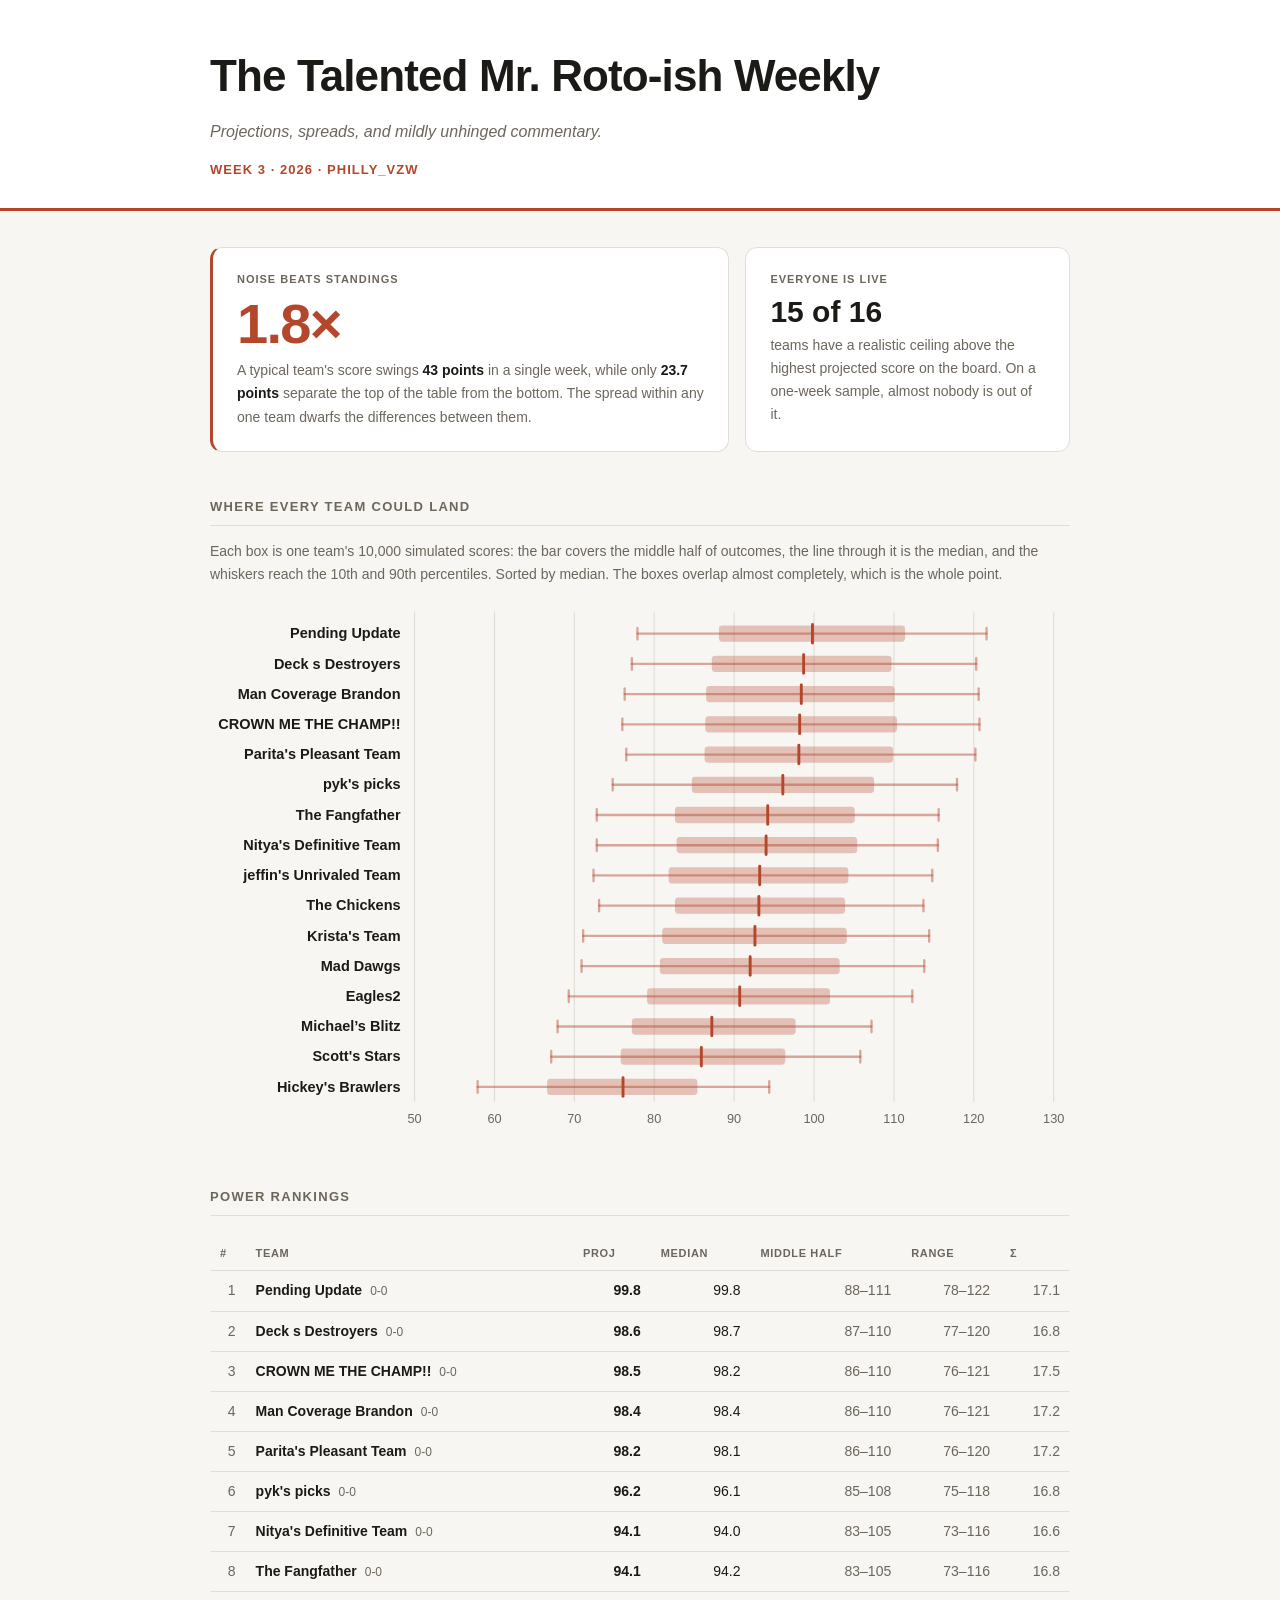
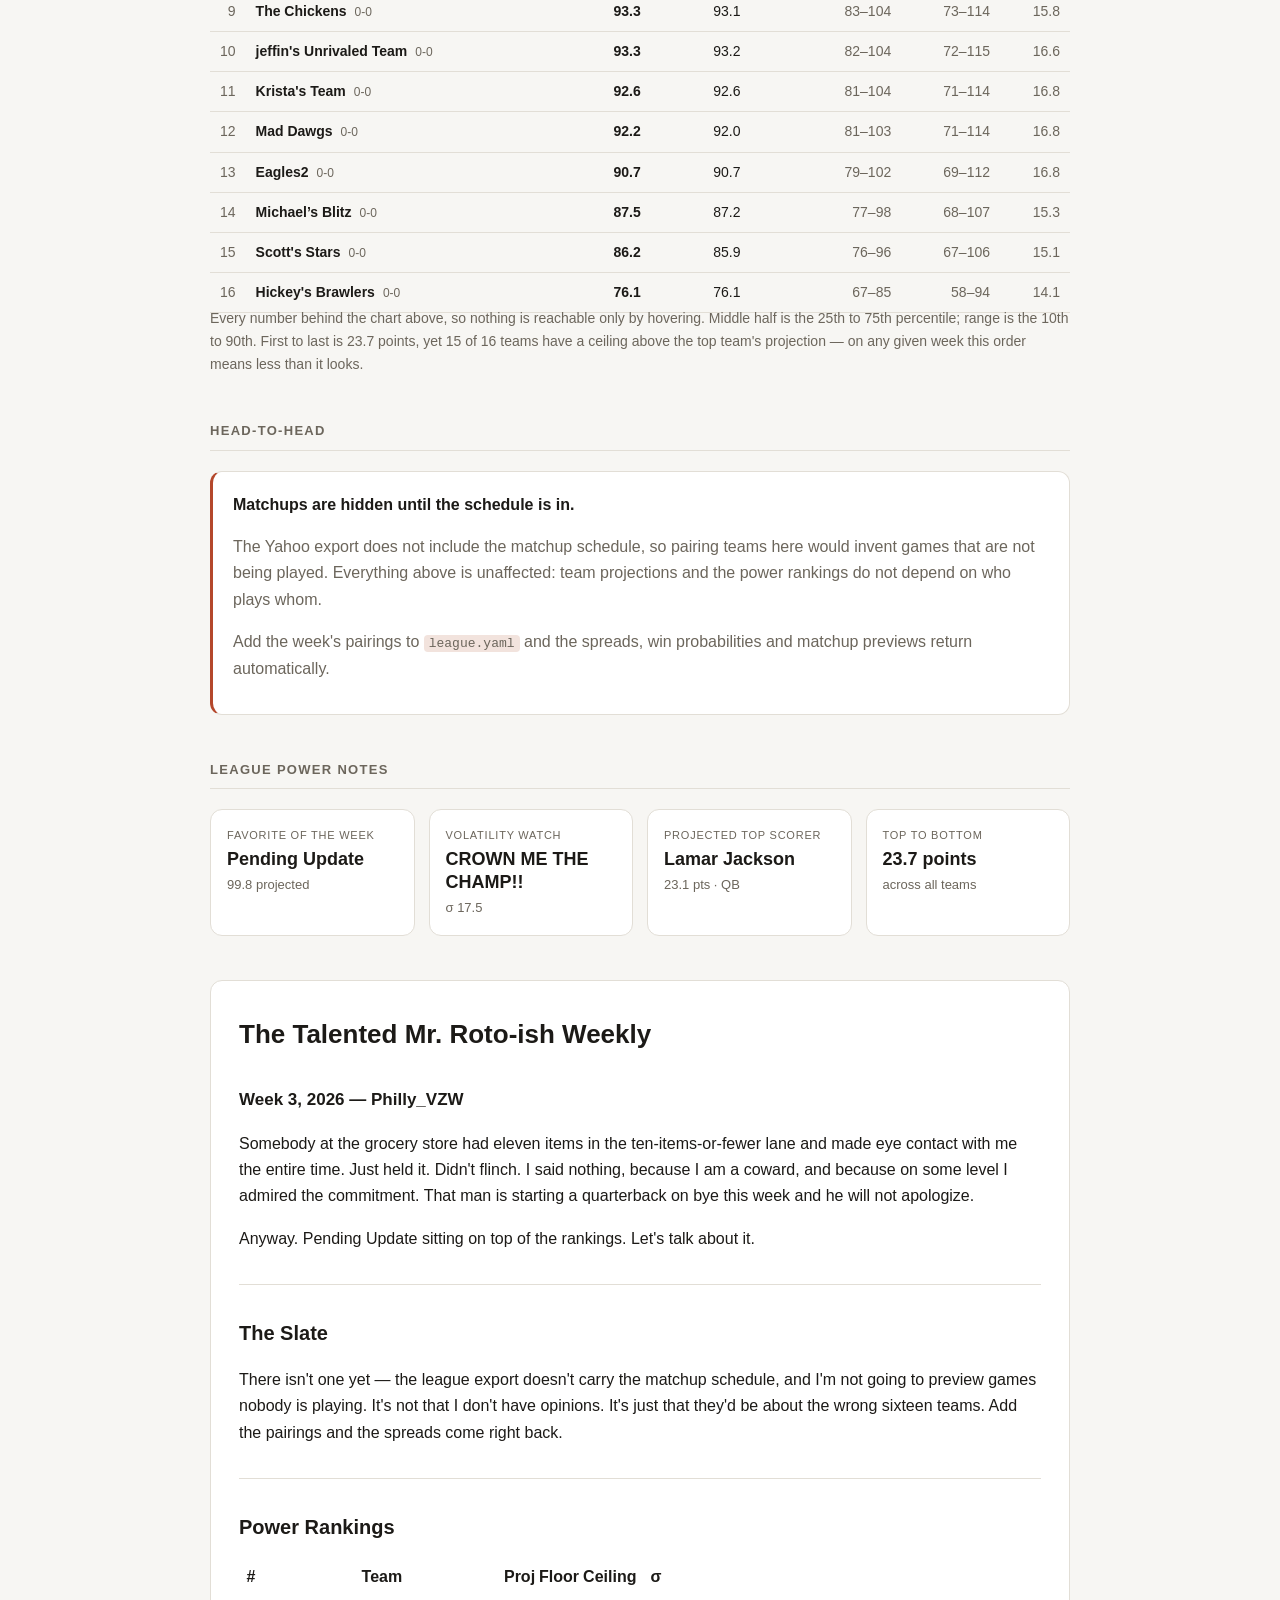
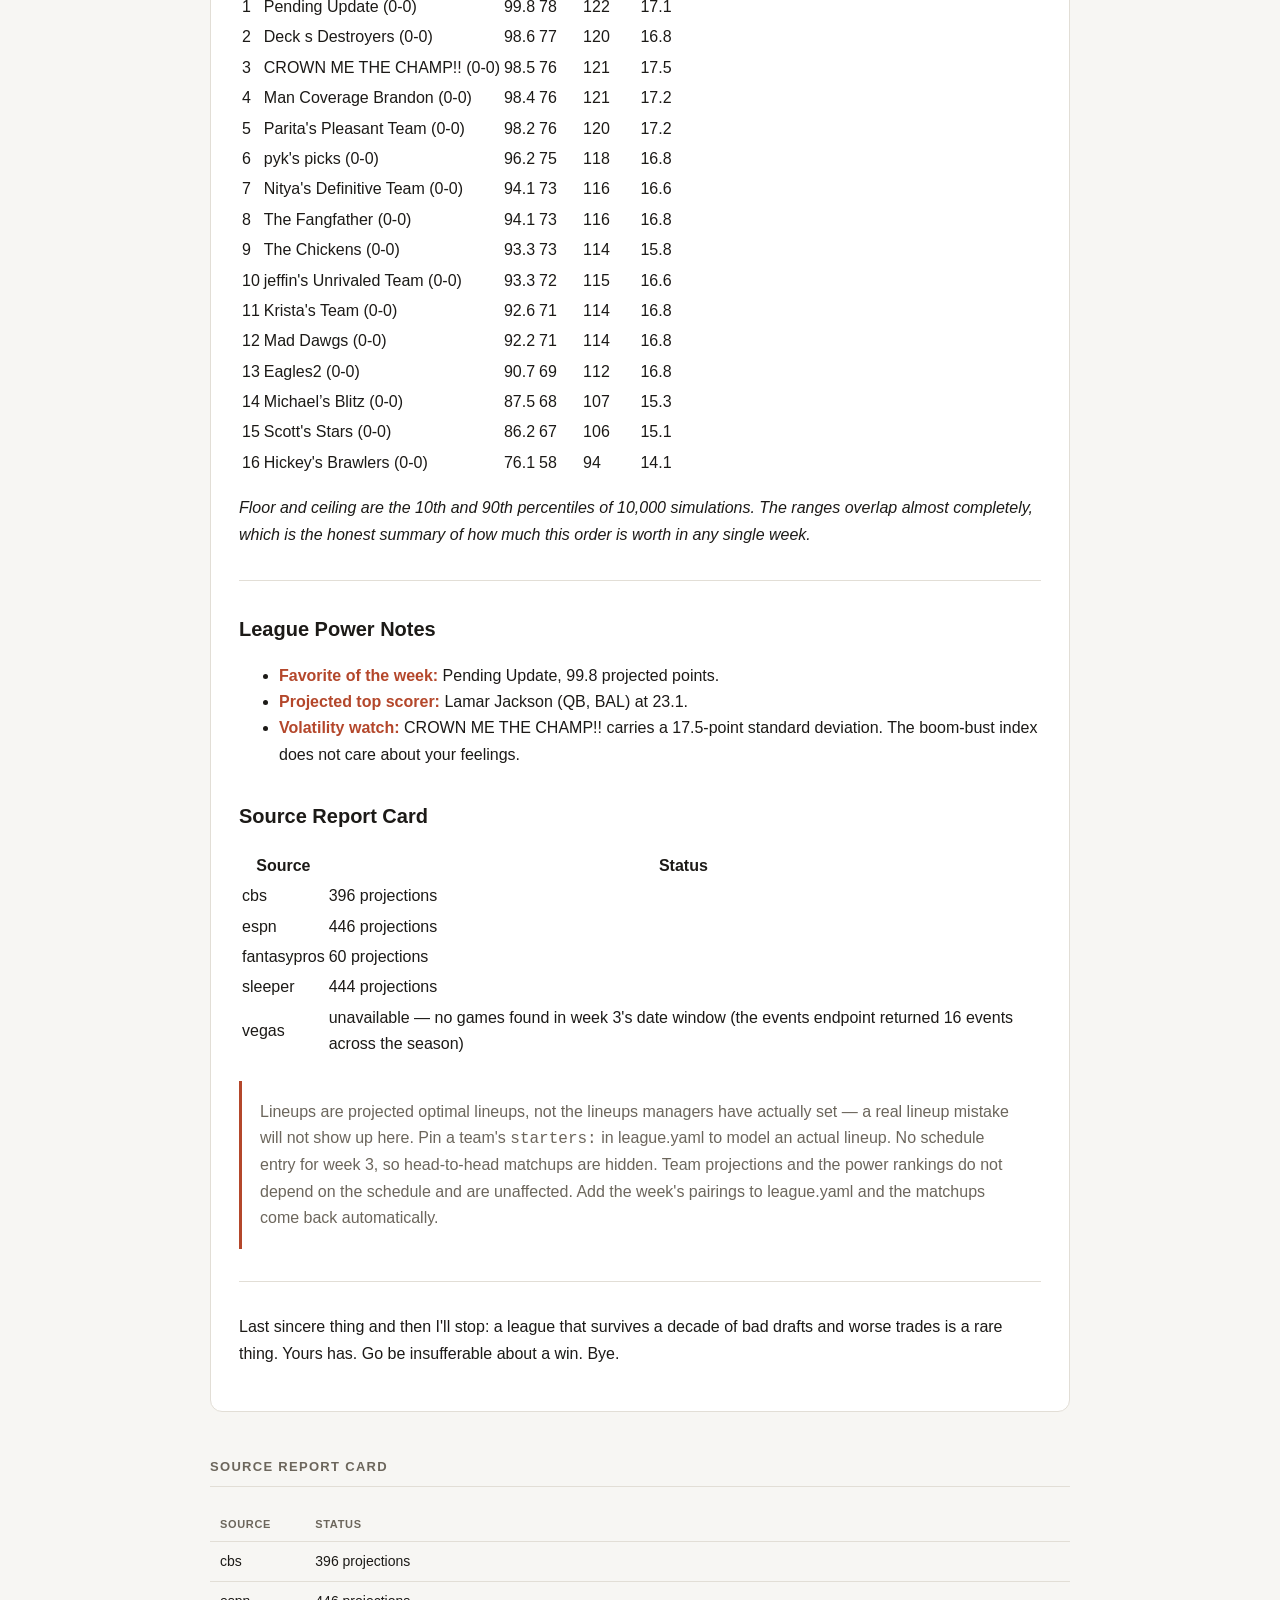
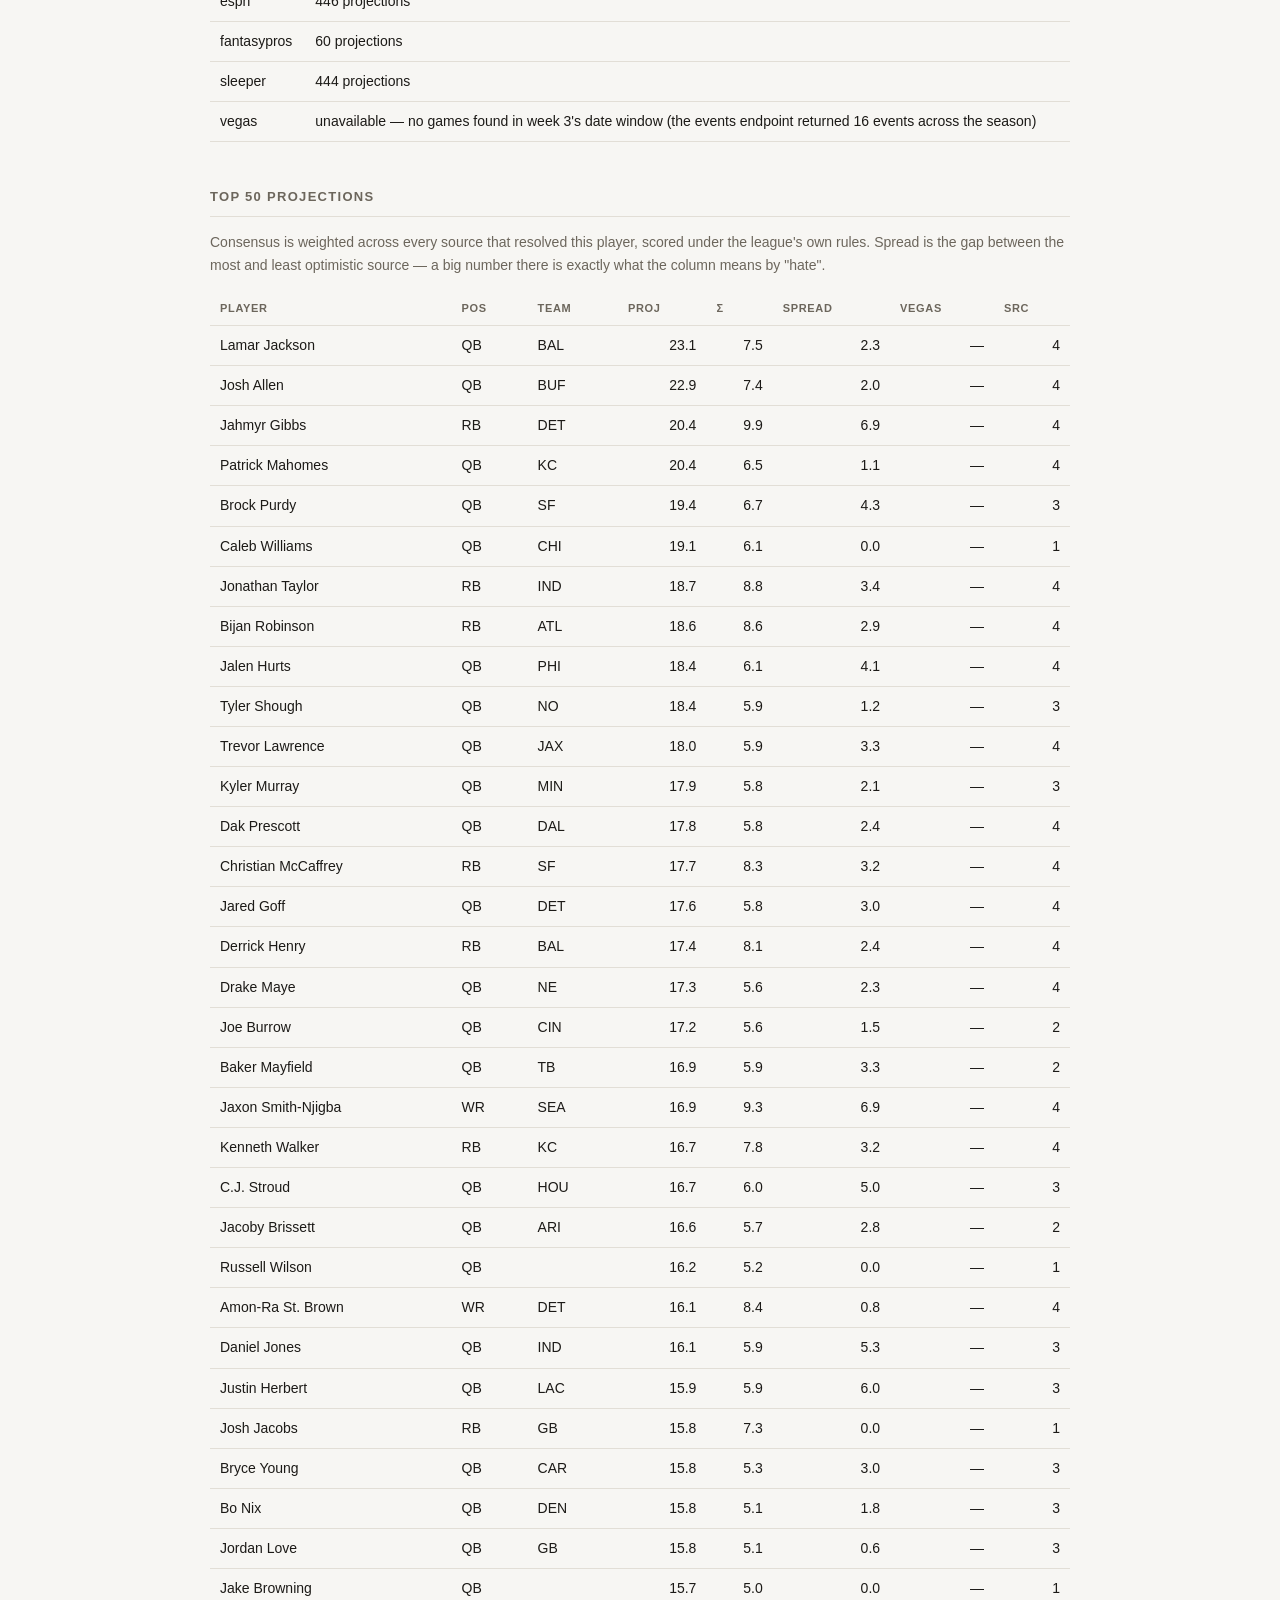
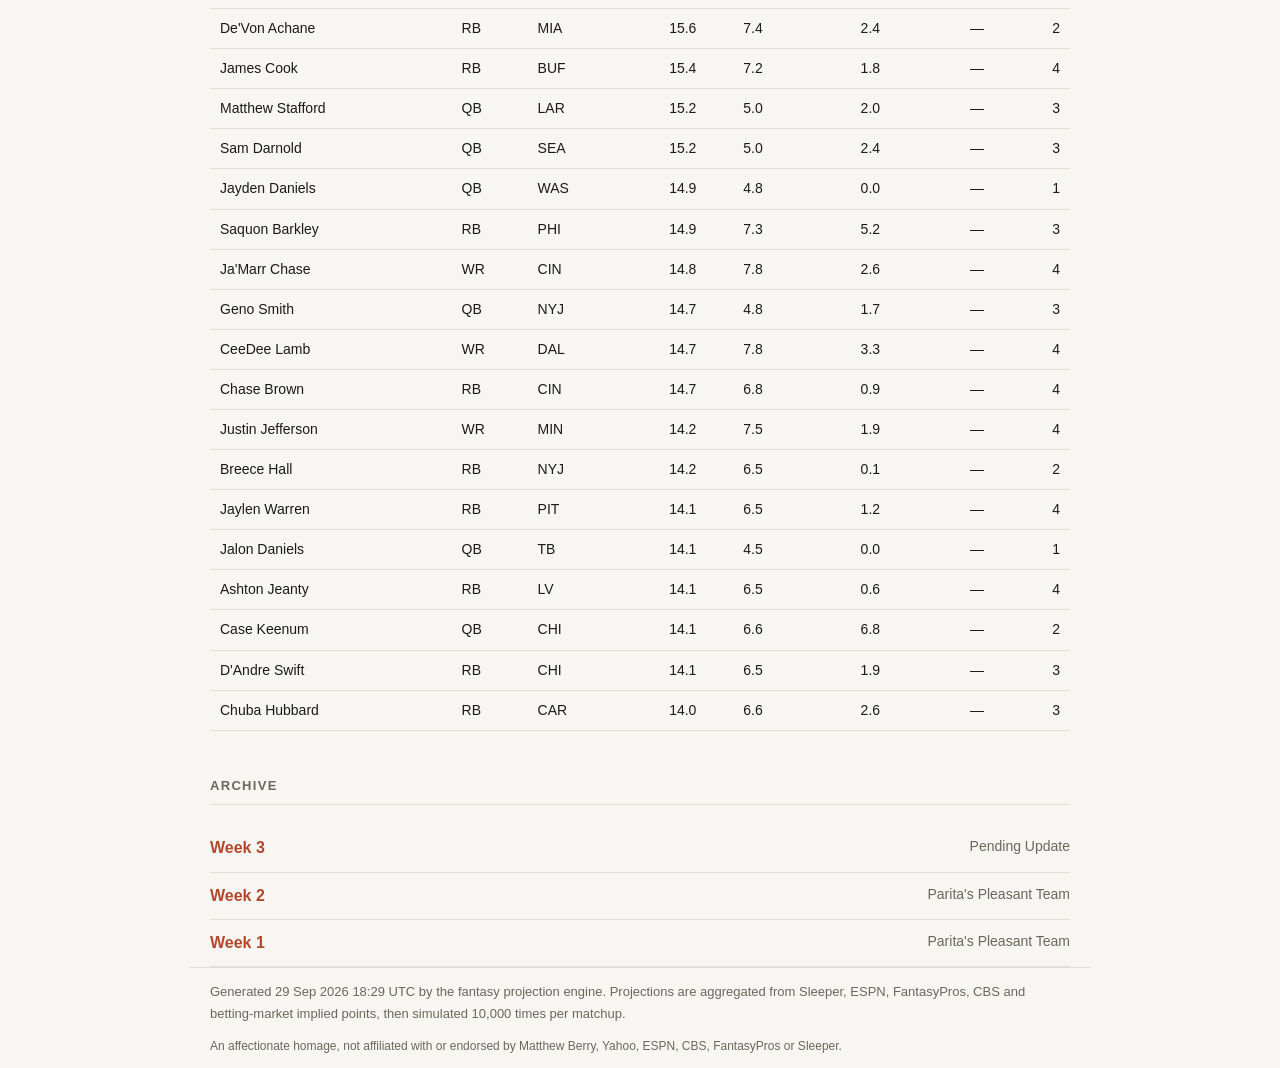
==== docs/index.html @ e28b2fa1 "Publish week 40 projections" ====
<!DOCTYPE html>
<html lang="en">
<head>
<meta charset="utf-8">
<meta name="viewport" content="width=device-width, initial-scale=1">
<title>Week 3 — The Talented Mr. Roto-ish Weekly</title>
<meta name="description" content="Projections, spreads, and mildly unhinged commentary.">
<link rel="stylesheet" href="style.css">
</head>
<body>
<header class="masthead">
  <div class="wrap">
    <h1>The Talented Mr. Roto-ish Weekly</h1>
    <p class="tagline">Projections, spreads, and mildly unhinged commentary.</p>
    <p class="subtitle">Week 3 · 2026 · Philly_VZW</p>
  </div>
</header>
<main class="wrap">

<section class="exec">
  <div class="exec-hero">
    <span class="exec-label">Noise beats standings</span>
    <span class="exec-figure">1.8&times;</span>
    <p class="exec-sub">A typical team's score swings <strong>43 points</strong> in a
    single week, while only <strong>23.7 points</strong> separate the top of the table from
    the bottom. The spread within any one team dwarfs the differences between them.</p>
  </div>
  <div class="exec-tile">
    <span class="exec-label">Everyone is live</span>
    <span class="exec-tile-figure">15 of 16</span>
    <p class="exec-sub">teams have a realistic ceiling above the highest projected score on the
    board. On a one-week sample, almost nobody is out of it.</p>
  </div>
</section>
<section><h2 class="section-title">Where every team could land</h2><p class="note">Each box is one team's 10,000 simulated scores: the bar covers the middle half of outcomes, the line through it is the median, and the whiskers reach the 10th and 90th percentiles. Sorted by median. The boxes overlap almost completely, which is the whole point.</p><div class="scroll bp-wrap"><svg class="boxplot" viewBox="0 0 740 466" role="list" aria-label="Projected score distribution for each team" preserveAspectRatio="xMinYMin meet"><line class="bp-grid" x1="176.0" y1="10" x2="176.0" y2="432.0"/><text class="bp-tick" x="176.0" y="450.0">50</text><line class="bp-grid" x1="244.8" y1="10" x2="244.8" y2="432.0"/><text class="bp-tick" x="244.8" y="450.0">60</text><line class="bp-grid" x1="313.5" y1="10" x2="313.5" y2="432.0"/><text class="bp-tick" x="313.5" y="450.0">70</text><line class="bp-grid" x1="382.2" y1="10" x2="382.2" y2="432.0"/><text class="bp-tick" x="382.2" y="450.0">80</text><line class="bp-grid" x1="451.0" y1="10" x2="451.0" y2="432.0"/><text class="bp-tick" x="451.0" y="450.0">90</text><line class="bp-grid" x1="519.8" y1="10" x2="519.8" y2="432.0"/><text class="bp-tick" x="519.8" y="450.0">100</text><line class="bp-grid" x1="588.5" y1="10" x2="588.5" y2="432.0"/><text class="bp-tick" x="588.5" y="450.0">110</text><line class="bp-grid" x1="657.2" y1="10" x2="657.2" y2="432.0"/><text class="bp-tick" x="657.2" y="450.0">120</text><line class="bp-grid" x1="726.0" y1="10" x2="726.0" y2="432.0"/><text class="bp-tick" x="726.0" y="450.0">130</text><g class="bp-row" tabindex="0" role="listitem" data-readout="Pending Update · median 99.8 · middle half 88–111 · range 78–122 · swing 44"><rect class="bp-hit" x="4" y="16.0" width="726" height="26"/><text class="bp-name" x="164" y="33.0">Pending Update</text><line class="bp-whisker" x1="367.8" y1="29.0" x2="668.2" y2="29.0"/><line class="bp-cap" x1="367.8" y1="24.0" x2="367.8" y2="34.0"/><line class="bp-cap" x1="668.2" y1="24.0" x2="668.2" y2="34.0"/><rect class="bp-box" x="437.9" y="22.0" width="160.2" height="14" rx="3"/><line class="bp-median" x1="518.4" y1="21.0" x2="518.4" y2="37.0"/></g><g class="bp-row" tabindex="0" role="listitem" data-readout="Deck s Destroyers · median 98.7 · middle half 87–110 · range 77–120 · swing 43"><rect class="bp-hit" x="4" y="42.0" width="726" height="26"/><text class="bp-name" x="164" y="59.0">Deck s Destroyers</text><line class="bp-whisker" x1="363.0" y1="55.0" x2="659.3" y2="55.0"/><line class="bp-cap" x1="363.0" y1="50.0" x2="363.0" y2="60.0"/><line class="bp-cap" x1="659.3" y1="50.0" x2="659.3" y2="60.0"/><rect class="bp-box" x="431.8" y="48.0" width="154.7" height="14" rx="3"/><line class="bp-median" x1="510.8" y1="47.0" x2="510.8" y2="63.0"/></g><g class="bp-row" tabindex="0" role="listitem" data-readout="Man Coverage Brandon · median 98.4 · middle half 86–110 · range 76–121 · swing 44"><rect class="bp-hit" x="4" y="68.0" width="726" height="26"/><text class="bp-name" x="164" y="85.0">Man Coverage Brandon</text><line class="bp-whisker" x1="356.8" y1="81.0" x2="661.4" y2="81.0"/><line class="bp-cap" x1="356.8" y1="76.0" x2="356.8" y2="86.0"/><line class="bp-cap" x1="661.4" y1="76.0" x2="661.4" y2="86.0"/><rect class="bp-box" x="426.9" y="74.0" width="162.2" height="14" rx="3"/><line class="bp-median" x1="508.8" y1="73.0" x2="508.8" y2="89.0"/></g><g class="bp-row" tabindex="0" role="listitem" data-readout="CROWN ME THE CHAMP!! · median 98.2 · middle half 86–110 · range 76–121 · swing 45"><rect class="bp-hit" x="4" y="94.0" width="726" height="26"/><text class="bp-name" x="164" y="111.0">CROWN ME THE CHAMP!!</text><line class="bp-whisker" x1="354.8" y1="107.0" x2="662.1" y2="107.0"/><line class="bp-cap" x1="354.8" y1="102.0" x2="354.8" y2="112.0"/><line class="bp-cap" x1="662.1" y1="102.0" x2="662.1" y2="112.0"/><rect class="bp-box" x="426.2" y="100.0" width="165.0" height="14" rx="3"/><line class="bp-median" x1="507.4" y1="99.0" x2="507.4" y2="115.0"/></g><g class="bp-row" tabindex="0" role="listitem" data-readout="Parita&#x27;s Pleasant Team · median 98.1 · middle half 86–110 · range 76–120 · swing 44"><rect class="bp-hit" x="4" y="120.0" width="726" height="26"/><text class="bp-name" x="164" y="137.0">Parita&#x27;s Pleasant Team</text><line class="bp-whisker" x1="358.2" y1="133.0" x2="658.6" y2="133.0"/><line class="bp-cap" x1="358.2" y1="128.0" x2="358.2" y2="138.0"/><line class="bp-cap" x1="658.6" y1="128.0" x2="658.6" y2="138.0"/><rect class="bp-box" x="425.6" y="126.0" width="162.2" height="14" rx="3"/><line class="bp-median" x1="506.7" y1="125.0" x2="506.7" y2="141.0"/></g><g class="bp-row" tabindex="0" role="listitem" data-readout="pyk&#x27;s picks · median 96.1 · middle half 85–108 · range 75–118 · swing 43"><rect class="bp-hit" x="4" y="146.0" width="726" height="26"/><text class="bp-name" x="164" y="163.0">pyk&#x27;s picks</text><line class="bp-whisker" x1="346.5" y1="159.0" x2="642.8" y2="159.0"/><line class="bp-cap" x1="346.5" y1="154.0" x2="346.5" y2="164.0"/><line class="bp-cap" x1="642.8" y1="154.0" x2="642.8" y2="164.0"/><rect class="bp-box" x="414.6" y="152.0" width="156.8" height="14" rx="3"/><line class="bp-median" x1="492.9" y1="151.0" x2="492.9" y2="167.0"/></g><g class="bp-row" tabindex="0" role="listitem" data-readout="The Fangfather · median 94.2 · middle half 83–105 · range 73–116 · swing 43"><rect class="bp-hit" x="4" y="172.0" width="726" height="26"/><text class="bp-name" x="164" y="189.0">The Fangfather</text><line class="bp-whisker" x1="332.8" y1="185.0" x2="627.0" y2="185.0"/><line class="bp-cap" x1="332.8" y1="180.0" x2="332.8" y2="190.0"/><line class="bp-cap" x1="627.0" y1="180.0" x2="627.0" y2="190.0"/><rect class="bp-box" x="400.1" y="178.0" width="154.7" height="14" rx="3"/><line class="bp-median" x1="479.9" y1="177.0" x2="479.9" y2="193.0"/></g><g class="bp-row" tabindex="0" role="listitem" data-readout="Nitya&#x27;s Definitive Team · median 94.0 · middle half 83–105 · range 73–116 · swing 43"><rect class="bp-hit" x="4" y="198.0" width="726" height="26"/><text class="bp-name" x="164" y="215.0">Nitya&#x27;s Definitive Team</text><line class="bp-whisker" x1="332.8" y1="211.0" x2="626.3" y2="211.0"/><line class="bp-cap" x1="332.8" y1="206.0" x2="332.8" y2="216.0"/><line class="bp-cap" x1="626.3" y1="206.0" x2="626.3" y2="216.0"/><rect class="bp-box" x="401.5" y="204.0" width="155.4" height="14" rx="3"/><line class="bp-median" x1="478.5" y1="203.0" x2="478.5" y2="219.0"/></g><g class="bp-row" tabindex="0" role="listitem" data-readout="jeffin&#x27;s Unrivaled Team · median 93.2 · middle half 82–104 · range 72–115 · swing 42"><rect class="bp-hit" x="4" y="224.0" width="726" height="26"/><text class="bp-name" x="164" y="241.0">jeffin&#x27;s Unrivaled Team</text><line class="bp-whisker" x1="330.0" y1="237.0" x2="621.5" y2="237.0"/><line class="bp-cap" x1="330.0" y1="232.0" x2="330.0" y2="242.0"/><line class="bp-cap" x1="621.5" y1="232.0" x2="621.5" y2="242.0"/><rect class="bp-box" x="394.6" y="230.0" width="154.7" height="14" rx="3"/><line class="bp-median" x1="473.0" y1="229.0" x2="473.0" y2="245.0"/></g><g class="bp-row" tabindex="0" role="listitem" data-readout="The Chickens · median 93.1 · middle half 83–104 · range 73–114 · swing 41"><rect class="bp-hit" x="4" y="250.0" width="726" height="26"/><text class="bp-name" x="164" y="267.0">The Chickens</text><line class="bp-whisker" x1="334.8" y1="263.0" x2="613.9" y2="263.0"/><line class="bp-cap" x1="334.8" y1="258.0" x2="334.8" y2="268.0"/><line class="bp-cap" x1="613.9" y1="258.0" x2="613.9" y2="268.0"/><rect class="bp-box" x="400.1" y="256.0" width="146.4" height="14" rx="3"/><line class="bp-median" x1="472.3" y1="255.0" x2="472.3" y2="271.0"/></g><g class="bp-row" tabindex="0" role="listitem" data-readout="Krista&#x27;s Team · median 92.6 · middle half 81–104 · range 71–114 · swing 43"><rect class="bp-hit" x="4" y="276.0" width="726" height="26"/><text class="bp-name" x="164" y="293.0">Krista&#x27;s Team</text><line class="bp-whisker" x1="321.1" y1="289.0" x2="618.8" y2="289.0"/><line class="bp-cap" x1="321.1" y1="284.0" x2="321.1" y2="294.0"/><line class="bp-cap" x1="618.8" y1="284.0" x2="618.8" y2="294.0"/><rect class="bp-box" x="389.1" y="282.0" width="158.8" height="14" rx="3"/><line class="bp-median" x1="468.9" y1="281.0" x2="468.9" y2="297.0"/></g><g class="bp-row" tabindex="0" role="listitem" data-readout="Mad Dawgs · median 92.0 · middle half 81–103 · range 71–114 · swing 43"><rect class="bp-hit" x="4" y="302.0" width="726" height="26"/><text class="bp-name" x="164" y="319.0">Mad Dawgs</text><line class="bp-whisker" x1="319.7" y1="315.0" x2="614.6" y2="315.0"/><line class="bp-cap" x1="319.7" y1="310.0" x2="319.7" y2="320.0"/><line class="bp-cap" x1="614.6" y1="310.0" x2="614.6" y2="320.0"/><rect class="bp-box" x="387.1" y="308.0" width="154.7" height="14" rx="3"/><line class="bp-median" x1="464.8" y1="307.0" x2="464.8" y2="323.0"/></g><g class="bp-row" tabindex="0" role="listitem" data-readout="Eagles2 · median 90.7 · middle half 79–102 · range 69–112 · swing 43"><rect class="bp-hit" x="4" y="328.0" width="726" height="26"/><text class="bp-name" x="164" y="345.0">Eagles2</text><line class="bp-whisker" x1="308.7" y1="341.0" x2="604.3" y2="341.0"/><line class="bp-cap" x1="308.7" y1="336.0" x2="308.7" y2="346.0"/><line class="bp-cap" x1="604.3" y1="336.0" x2="604.3" y2="346.0"/><rect class="bp-box" x="376.1" y="334.0" width="157.4" height="14" rx="3"/><line class="bp-median" x1="455.8" y1="333.0" x2="455.8" y2="349.0"/></g><g class="bp-row" tabindex="0" role="listitem" data-readout="Michael’s Blitz · median 87.2 · middle half 77–98 · range 68–107 · swing 39"><rect class="bp-hit" x="4" y="354.0" width="726" height="26"/><text class="bp-name" x="164" y="371.0">Michael’s Blitz</text><line class="bp-whisker" x1="299.1" y1="367.0" x2="569.2" y2="367.0"/><line class="bp-cap" x1="299.1" y1="362.0" x2="299.1" y2="372.0"/><line class="bp-cap" x1="569.2" y1="362.0" x2="569.2" y2="372.0"/><rect class="bp-box" x="363.0" y="360.0" width="140.9" height="14" rx="3"/><line class="bp-median" x1="431.8" y1="359.0" x2="431.8" y2="375.0"/></g><g class="bp-row" tabindex="0" role="listitem" data-readout="Scott&#x27;s Stars · median 85.9 · middle half 76–96 · range 67–106 · swing 39"><rect class="bp-hit" x="4" y="380.0" width="726" height="26"/><text class="bp-name" x="164" y="397.0">Scott&#x27;s Stars</text><line class="bp-whisker" x1="293.6" y1="393.0" x2="559.6" y2="393.0"/><line class="bp-cap" x1="293.6" y1="388.0" x2="293.6" y2="398.0"/><line class="bp-cap" x1="559.6" y1="388.0" x2="559.6" y2="398.0"/><rect class="bp-box" x="353.4" y="386.0" width="141.6" height="14" rx="3"/><line class="bp-median" x1="422.8" y1="385.0" x2="422.8" y2="401.0"/></g><g class="bp-row" tabindex="0" role="listitem" data-readout="Hickey&#x27;s Brawlers · median 76.1 · middle half 67–85 · range 58–94 · swing 36"><rect class="bp-hit" x="4" y="406.0" width="726" height="26"/><text class="bp-name" x="164" y="423.0">Hickey&#x27;s Brawlers</text><line class="bp-whisker" x1="230.3" y1="419.0" x2="481.2" y2="419.0"/><line class="bp-cap" x1="230.3" y1="414.0" x2="230.3" y2="424.0"/><line class="bp-cap" x1="481.2" y1="414.0" x2="481.2" y2="424.0"/><rect class="bp-box" x="290.1" y="412.0" width="129.3" height="14" rx="3"/><line class="bp-median" x1="355.4" y1="411.0" x2="355.4" y2="427.0"/></g></svg></div><div class="bp-tip" id="bp-tip" role="status" aria-live="polite" hidden></div></section>
<section><h2 class="section-title">Power Rankings</h2><div class="scroll"><table class="data rankings"><thead><tr><th class='num'>#</th><th>Team</th><th class='num'>Proj</th><th class='num'>Median</th><th class='num'>Middle half</th><th class='num'>Range</th><th class='num'>&sigma;</th></tr></thead><tbody><tr><td class='num rank'>1</td><td class='rank-team'>Pending Update<span class='rank-record'>0-0</span></td><td class='num strong'>99.8</td><td class='num'>99.8</td><td class='num muted'>88&ndash;111</td><td class='num muted'>78&ndash;122</td><td class='num muted'>17.1</td></tr><tr><td class='num rank'>2</td><td class='rank-team'>Deck s Destroyers<span class='rank-record'>0-0</span></td><td class='num strong'>98.6</td><td class='num'>98.7</td><td class='num muted'>87&ndash;110</td><td class='num muted'>77&ndash;120</td><td class='num muted'>16.8</td></tr><tr><td class='num rank'>3</td><td class='rank-team'>CROWN ME THE CHAMP!!<span class='rank-record'>0-0</span></td><td class='num strong'>98.5</td><td class='num'>98.2</td><td class='num muted'>86&ndash;110</td><td class='num muted'>76&ndash;121</td><td class='num muted'>17.5</td></tr><tr><td class='num rank'>4</td><td class='rank-team'>Man Coverage Brandon<span class='rank-record'>0-0</span></td><td class='num strong'>98.4</td><td class='num'>98.4</td><td class='num muted'>86&ndash;110</td><td class='num muted'>76&ndash;121</td><td class='num muted'>17.2</td></tr><tr><td class='num rank'>5</td><td class='rank-team'>Parita&#x27;s Pleasant Team<span class='rank-record'>0-0</span></td><td class='num strong'>98.2</td><td class='num'>98.1</td><td class='num muted'>86&ndash;110</td><td class='num muted'>76&ndash;120</td><td class='num muted'>17.2</td></tr><tr><td class='num rank'>6</td><td class='rank-team'>pyk&#x27;s picks<span class='rank-record'>0-0</span></td><td class='num strong'>96.2</td><td class='num'>96.1</td><td class='num muted'>85&ndash;108</td><td class='num muted'>75&ndash;118</td><td class='num muted'>16.8</td></tr><tr><td class='num rank'>7</td><td class='rank-team'>Nitya&#x27;s Definitive Team<span class='rank-record'>0-0</span></td><td class='num strong'>94.1</td><td class='num'>94.0</td><td class='num muted'>83&ndash;105</td><td class='num muted'>73&ndash;116</td><td class='num muted'>16.6</td></tr><tr><td class='num rank'>8</td><td class='rank-team'>The Fangfather<span class='rank-record'>0-0</span></td><td class='num strong'>94.1</td><td class='num'>94.2</td><td class='num muted'>83&ndash;105</td><td class='num muted'>73&ndash;116</td><td class='num muted'>16.8</td></tr><tr><td class='num rank'>9</td><td class='rank-team'>The Chickens<span class='rank-record'>0-0</span></td><td class='num strong'>93.3</td><td class='num'>93.1</td><td class='num muted'>83&ndash;104</td><td class='num muted'>73&ndash;114</td><td class='num muted'>15.8</td></tr><tr><td class='num rank'>10</td><td class='rank-team'>jeffin&#x27;s Unrivaled Team<span class='rank-record'>0-0</span></td><td class='num strong'>93.3</td><td class='num'>93.2</td><td class='num muted'>82&ndash;104</td><td class='num muted'>72&ndash;115</td><td class='num muted'>16.6</td></tr><tr><td class='num rank'>11</td><td class='rank-team'>Krista&#x27;s Team<span class='rank-record'>0-0</span></td><td class='num strong'>92.6</td><td class='num'>92.6</td><td class='num muted'>81&ndash;104</td><td class='num muted'>71&ndash;114</td><td class='num muted'>16.8</td></tr><tr><td class='num rank'>12</td><td class='rank-team'>Mad Dawgs<span class='rank-record'>0-0</span></td><td class='num strong'>92.2</td><td class='num'>92.0</td><td class='num muted'>81&ndash;103</td><td class='num muted'>71&ndash;114</td><td class='num muted'>16.8</td></tr><tr><td class='num rank'>13</td><td class='rank-team'>Eagles2<span class='rank-record'>0-0</span></td><td class='num strong'>90.7</td><td class='num'>90.7</td><td class='num muted'>79&ndash;102</td><td class='num muted'>69&ndash;112</td><td class='num muted'>16.8</td></tr><tr><td class='num rank'>14</td><td class='rank-team'>Michael’s Blitz<span class='rank-record'>0-0</span></td><td class='num strong'>87.5</td><td class='num'>87.2</td><td class='num muted'>77&ndash;98</td><td class='num muted'>68&ndash;107</td><td class='num muted'>15.3</td></tr><tr><td class='num rank'>15</td><td class='rank-team'>Scott&#x27;s Stars<span class='rank-record'>0-0</span></td><td class='num strong'>86.2</td><td class='num'>85.9</td><td class='num muted'>76&ndash;96</td><td class='num muted'>67&ndash;106</td><td class='num muted'>15.1</td></tr><tr><td class='num rank'>16</td><td class='rank-team'>Hickey&#x27;s Brawlers<span class='rank-record'>0-0</span></td><td class='num strong'>76.1</td><td class='num'>76.1</td><td class='num muted'>67&ndash;85</td><td class='num muted'>58&ndash;94</td><td class='num muted'>14.1</td></tr></tbody></table></div><p class="note">Every number behind the chart above, so nothing is reachable only by hovering. Middle half is the 25th to 75th percentile; range is the 10th to 90th. First to last is 23.7 points, yet 15 of 16 teams have a ceiling above the top team's projection — on any given week this order means less than it looks.</p></section>
<section><h2 class="section-title">Head-to-Head</h2><div class="pending"><p><strong>Matchups are hidden until the schedule is in.</strong></p><p>The Yahoo export does not include the matchup schedule, so pairing teams here would invent games that are not being played. Everything above is unaffected: team projections and the power rankings do not depend on who plays whom.</p><p>Add the week's pairings to <code>league.yaml</code> and the spreads, win probabilities and matchup previews return automatically.</p></div></section>
<section><h2 class="section-title">League Power Notes</h2><div class="tiles"><div class="tile"><span class="tile-label">Favorite of the week</span><span class="tile-value">Pending Update</span><span class="tile-sub">99.8 projected</span></div><div class="tile"><span class="tile-label">Volatility watch</span><span class="tile-value">CROWN ME THE CHAMP!!</span><span class="tile-sub">&sigma; 17.5</span></div><div class="tile"><span class="tile-label">Projected top scorer</span><span class="tile-value">Lamar Jackson</span><span class="tile-sub">23.1 pts · QB</span></div><div class="tile"><span class="tile-label">Top to bottom</span><span class="tile-value">23.7 points</span><span class="tile-sub">across all teams</span></div></div></section>
<section class="column"><h1>The Talented Mr. Roto-ish Weekly</h1>
<h3>Week 3, 2026 — Philly_VZW</h3>
<p>Somebody at the grocery store had eleven items in the ten-items-or-fewer lane and made eye contact with me the entire time. Just held it. Didn't flinch. I said nothing, because I am a coward, and because on some level I admired the commitment. That man is starting a quarterback on bye this week and he will not apologize.</p>
<p>Anyway. Pending Update sitting on top of the rankings. Let's talk about it.</p>
<hr>
<h2>The Slate</h2>
<p>There isn't one yet — the league export doesn't carry the matchup schedule, and I'm not going to preview games nobody is playing. It's not that I don't have opinions. It's just that they'd be about the wrong sixteen teams. Add the pairings and the spreads come right back.</p>
<hr>
<h2>Power Rankings</h2>
<table><thead><tr><th>#</th><th>Team</th><th>Proj</th><th>Floor</th><th>Ceiling</th><th>σ</th></tr></thead><tbody><tr><td>1</td><td>Pending Update (0-0)</td><td>99.8</td><td>78</td><td>122</td><td>17.1</td></tr><tr><td>2</td><td>Deck s Destroyers (0-0)</td><td>98.6</td><td>77</td><td>120</td><td>16.8</td></tr><tr><td>3</td><td>CROWN ME THE CHAMP!! (0-0)</td><td>98.5</td><td>76</td><td>121</td><td>17.5</td></tr><tr><td>4</td><td>Man Coverage Brandon (0-0)</td><td>98.4</td><td>76</td><td>121</td><td>17.2</td></tr><tr><td>5</td><td>Parita's Pleasant Team (0-0)</td><td>98.2</td><td>76</td><td>120</td><td>17.2</td></tr><tr><td>6</td><td>pyk's picks (0-0)</td><td>96.2</td><td>75</td><td>118</td><td>16.8</td></tr><tr><td>7</td><td>Nitya's Definitive Team (0-0)</td><td>94.1</td><td>73</td><td>116</td><td>16.6</td></tr><tr><td>8</td><td>The Fangfather (0-0)</td><td>94.1</td><td>73</td><td>116</td><td>16.8</td></tr><tr><td>9</td><td>The Chickens (0-0)</td><td>93.3</td><td>73</td><td>114</td><td>15.8</td></tr><tr><td>10</td><td>jeffin's Unrivaled Team (0-0)</td><td>93.3</td><td>72</td><td>115</td><td>16.6</td></tr><tr><td>11</td><td>Krista's Team (0-0)</td><td>92.6</td><td>71</td><td>114</td><td>16.8</td></tr><tr><td>12</td><td>Mad Dawgs (0-0)</td><td>92.2</td><td>71</td><td>114</td><td>16.8</td></tr><tr><td>13</td><td>Eagles2 (0-0)</td><td>90.7</td><td>69</td><td>112</td><td>16.8</td></tr><tr><td>14</td><td>Michael’s Blitz (0-0)</td><td>87.5</td><td>68</td><td>107</td><td>15.3</td></tr><tr><td>15</td><td>Scott's Stars (0-0)</td><td>86.2</td><td>67</td><td>106</td><td>15.1</td></tr><tr><td>16</td><td>Hickey's Brawlers (0-0)</td><td>76.1</td><td>58</td><td>94</td><td>14.1</td></tr></tbody></table>
<p><em>Floor and ceiling are the 10th and 90th percentiles of 10,000 simulations. The ranges overlap almost completely, which is the honest summary of how much this order is worth in any single week.</em></p>
<hr>
<h2>League Power Notes</h2>
<ul><li><strong>Favorite of the week:</strong> Pending Update, 99.8 projected points.</li><li><strong>Projected top scorer:</strong> Lamar Jackson (QB, BAL) at 23.1.</li><li><strong>Volatility watch:</strong> CROWN ME THE CHAMP!! carries a 17.5-point standard deviation. The boom-bust index does not care about your feelings.</li></ul>
<h2>Source Report Card</h2>
<table><thead><tr><th>Source</th><th>Status</th></tr></thead><tbody><tr><td>cbs</td><td>396 projections</td></tr><tr><td>espn</td><td>446 projections</td></tr><tr><td>fantasypros</td><td>60 projections</td></tr><tr><td>sleeper</td><td>444 projections</td></tr><tr><td>vegas</td><td>unavailable — no games found in week 3's date window (the events endpoint returned 16 events across the season)</td></tr></tbody></table>
<blockquote><p>Lineups are projected optimal lineups, not the lineups managers have actually set — a real lineup mistake will not show up here. Pin a team's <code>starters:</code> in league.yaml to model an actual lineup. No schedule entry for week 3, so head-to-head matchups are hidden. Team projections and the power rankings do not depend on the schedule and are unaffected. Add the week's pairings to league.yaml and the matchups come back automatically.</p></blockquote>
<hr>
<p>Last sincere thing and then I'll stop: a league that survives a decade of bad drafts and worse trades is a rare thing. Yours has. Go be insufferable about a win. Bye.</p></section>
<section><h2 class="section-title">Source Report Card</h2><table class="data"><thead><tr><th>Source</th><th>Status</th></tr></thead><tbody><tr><td>cbs</td><td>396 projections</td></tr><tr><td>espn</td><td>446 projections</td></tr><tr><td>fantasypros</td><td>60 projections</td></tr><tr><td>sleeper</td><td>444 projections</td></tr><tr><td>vegas</td><td>unavailable — no games found in week 3&#x27;s date window (the events endpoint returned 16 events across the season)</td></tr></tbody></table></section>
<section><h2 class="section-title">Top 50 Projections</h2><p class="note">Consensus is weighted across every source that resolved this player, scored under the league's own rules. Spread is the gap between the most and least optimistic source — a big number there is exactly what the column means by "hate".</p><div class="scroll"><table class="data"><thead><tr><th>Player</th><th>Pos</th><th>Team</th><th>Proj</th><th>&sigma;</th><th>Spread</th><th>Vegas</th><th>Src</th></tr></thead><tbody><tr><td>Lamar Jackson</td><td>QB</td><td>BAL</td><td class='num'>23.1</td><td class='num'>7.5</td><td class='num'>2.3</td><td class='num'>&mdash;</td><td class='num'>4</td></tr><tr><td>Josh Allen</td><td>QB</td><td>BUF</td><td class='num'>22.9</td><td class='num'>7.4</td><td class='num'>2.0</td><td class='num'>&mdash;</td><td class='num'>4</td></tr><tr><td>Jahmyr Gibbs</td><td>RB</td><td>DET</td><td class='num'>20.4</td><td class='num'>9.9</td><td class='num'>6.9</td><td class='num'>&mdash;</td><td class='num'>4</td></tr><tr><td>Patrick Mahomes</td><td>QB</td><td>KC</td><td class='num'>20.4</td><td class='num'>6.5</td><td class='num'>1.1</td><td class='num'>&mdash;</td><td class='num'>4</td></tr><tr><td>Brock Purdy</td><td>QB</td><td>SF</td><td class='num'>19.4</td><td class='num'>6.7</td><td class='num'>4.3</td><td class='num'>&mdash;</td><td class='num'>3</td></tr><tr><td>Caleb Williams</td><td>QB</td><td>CHI</td><td class='num'>19.1</td><td class='num'>6.1</td><td class='num'>0.0</td><td class='num'>&mdash;</td><td class='num'>1</td></tr><tr><td>Jonathan Taylor</td><td>RB</td><td>IND</td><td class='num'>18.7</td><td class='num'>8.8</td><td class='num'>3.4</td><td class='num'>&mdash;</td><td class='num'>4</td></tr><tr><td>Bijan Robinson</td><td>RB</td><td>ATL</td><td class='num'>18.6</td><td class='num'>8.6</td><td class='num'>2.9</td><td class='num'>&mdash;</td><td class='num'>4</td></tr><tr><td>Jalen Hurts</td><td>QB</td><td>PHI</td><td class='num'>18.4</td><td class='num'>6.1</td><td class='num'>4.1</td><td class='num'>&mdash;</td><td class='num'>4</td></tr><tr><td>Tyler Shough</td><td>QB</td><td>NO</td><td class='num'>18.4</td><td class='num'>5.9</td><td class='num'>1.2</td><td class='num'>&mdash;</td><td class='num'>3</td></tr><tr><td>Trevor Lawrence</td><td>QB</td><td>JAX</td><td class='num'>18.0</td><td class='num'>5.9</td><td class='num'>3.3</td><td class='num'>&mdash;</td><td class='num'>4</td></tr><tr><td>Kyler Murray</td><td>QB</td><td>MIN</td><td class='num'>17.9</td><td class='num'>5.8</td><td class='num'>2.1</td><td class='num'>&mdash;</td><td class='num'>3</td></tr><tr><td>Dak Prescott</td><td>QB</td><td>DAL</td><td class='num'>17.8</td><td class='num'>5.8</td><td class='num'>2.4</td><td class='num'>&mdash;</td><td class='num'>4</td></tr><tr><td>Christian McCaffrey</td><td>RB</td><td>SF</td><td class='num'>17.7</td><td class='num'>8.3</td><td class='num'>3.2</td><td class='num'>&mdash;</td><td class='num'>4</td></tr><tr><td>Jared Goff</td><td>QB</td><td>DET</td><td class='num'>17.6</td><td class='num'>5.8</td><td class='num'>3.0</td><td class='num'>&mdash;</td><td class='num'>4</td></tr><tr><td>Derrick Henry</td><td>RB</td><td>BAL</td><td class='num'>17.4</td><td class='num'>8.1</td><td class='num'>2.4</td><td class='num'>&mdash;</td><td class='num'>4</td></tr><tr><td>Drake Maye</td><td>QB</td><td>NE</td><td class='num'>17.3</td><td class='num'>5.6</td><td class='num'>2.3</td><td class='num'>&mdash;</td><td class='num'>4</td></tr><tr><td>Joe Burrow</td><td>QB</td><td>CIN</td><td class='num'>17.2</td><td class='num'>5.6</td><td class='num'>1.5</td><td class='num'>&mdash;</td><td class='num'>2</td></tr><tr><td>Baker Mayfield</td><td>QB</td><td>TB</td><td class='num'>16.9</td><td class='num'>5.9</td><td class='num'>3.3</td><td class='num'>&mdash;</td><td class='num'>2</td></tr><tr><td>Jaxon Smith-Njigba</td><td>WR</td><td>SEA</td><td class='num'>16.9</td><td class='num'>9.3</td><td class='num'>6.9</td><td class='num'>&mdash;</td><td class='num'>4</td></tr><tr><td>Kenneth Walker</td><td>RB</td><td>KC</td><td class='num'>16.7</td><td class='num'>7.8</td><td class='num'>3.2</td><td class='num'>&mdash;</td><td class='num'>4</td></tr><tr><td>C.J. Stroud</td><td>QB</td><td>HOU</td><td class='num'>16.7</td><td class='num'>6.0</td><td class='num'>5.0</td><td class='num'>&mdash;</td><td class='num'>3</td></tr><tr><td>Jacoby Brissett</td><td>QB</td><td>ARI</td><td class='num'>16.6</td><td class='num'>5.7</td><td class='num'>2.8</td><td class='num'>&mdash;</td><td class='num'>2</td></tr><tr><td>Russell Wilson</td><td>QB</td><td></td><td class='num'>16.2</td><td class='num'>5.2</td><td class='num'>0.0</td><td class='num'>&mdash;</td><td class='num'>1</td></tr><tr><td>Amon-Ra St. Brown</td><td>WR</td><td>DET</td><td class='num'>16.1</td><td class='num'>8.4</td><td class='num'>0.8</td><td class='num'>&mdash;</td><td class='num'>4</td></tr><tr><td>Daniel Jones</td><td>QB</td><td>IND</td><td class='num'>16.1</td><td class='num'>5.9</td><td class='num'>5.3</td><td class='num'>&mdash;</td><td class='num'>3</td></tr><tr><td>Justin Herbert</td><td>QB</td><td>LAC</td><td class='num'>15.9</td><td class='num'>5.9</td><td class='num'>6.0</td><td class='num'>&mdash;</td><td class='num'>3</td></tr><tr><td>Josh Jacobs</td><td>RB</td><td>GB</td><td class='num'>15.8</td><td class='num'>7.3</td><td class='num'>0.0</td><td class='num'>&mdash;</td><td class='num'>1</td></tr><tr><td>Bryce Young</td><td>QB</td><td>CAR</td><td class='num'>15.8</td><td class='num'>5.3</td><td class='num'>3.0</td><td class='num'>&mdash;</td><td class='num'>3</td></tr><tr><td>Bo Nix</td><td>QB</td><td>DEN</td><td class='num'>15.8</td><td class='num'>5.1</td><td class='num'>1.8</td><td class='num'>&mdash;</td><td class='num'>3</td></tr><tr><td>Jordan Love</td><td>QB</td><td>GB</td><td class='num'>15.8</td><td class='num'>5.1</td><td class='num'>0.6</td><td class='num'>&mdash;</td><td class='num'>3</td></tr><tr><td>Jake Browning</td><td>QB</td><td></td><td class='num'>15.7</td><td class='num'>5.0</td><td class='num'>0.0</td><td class='num'>&mdash;</td><td class='num'>1</td></tr><tr><td>De&#x27;Von Achane</td><td>RB</td><td>MIA</td><td class='num'>15.6</td><td class='num'>7.4</td><td class='num'>2.4</td><td class='num'>&mdash;</td><td class='num'>2</td></tr><tr><td>James Cook</td><td>RB</td><td>BUF</td><td class='num'>15.4</td><td class='num'>7.2</td><td class='num'>1.8</td><td class='num'>&mdash;</td><td class='num'>4</td></tr><tr><td>Matthew Stafford</td><td>QB</td><td>LAR</td><td class='num'>15.2</td><td class='num'>5.0</td><td class='num'>2.0</td><td class='num'>&mdash;</td><td class='num'>3</td></tr><tr><td>Sam Darnold</td><td>QB</td><td>SEA</td><td class='num'>15.2</td><td class='num'>5.0</td><td class='num'>2.4</td><td class='num'>&mdash;</td><td class='num'>3</td></tr><tr><td>Jayden Daniels</td><td>QB</td><td>WAS</td><td class='num'>14.9</td><td class='num'>4.8</td><td class='num'>0.0</td><td class='num'>&mdash;</td><td class='num'>1</td></tr><tr><td>Saquon Barkley</td><td>RB</td><td>PHI</td><td class='num'>14.9</td><td class='num'>7.3</td><td class='num'>5.2</td><td class='num'>&mdash;</td><td class='num'>3</td></tr><tr><td>Ja&#x27;Marr Chase</td><td>WR</td><td>CIN</td><td class='num'>14.8</td><td class='num'>7.8</td><td class='num'>2.6</td><td class='num'>&mdash;</td><td class='num'>4</td></tr><tr><td>Geno Smith</td><td>QB</td><td>NYJ</td><td class='num'>14.7</td><td class='num'>4.8</td><td class='num'>1.7</td><td class='num'>&mdash;</td><td class='num'>3</td></tr><tr><td>CeeDee Lamb</td><td>WR</td><td>DAL</td><td class='num'>14.7</td><td class='num'>7.8</td><td class='num'>3.3</td><td class='num'>&mdash;</td><td class='num'>4</td></tr><tr><td>Chase Brown</td><td>RB</td><td>CIN</td><td class='num'>14.7</td><td class='num'>6.8</td><td class='num'>0.9</td><td class='num'>&mdash;</td><td class='num'>4</td></tr><tr><td>Justin Jefferson</td><td>WR</td><td>MIN</td><td class='num'>14.2</td><td class='num'>7.5</td><td class='num'>1.9</td><td class='num'>&mdash;</td><td class='num'>4</td></tr><tr><td>Breece Hall</td><td>RB</td><td>NYJ</td><td class='num'>14.2</td><td class='num'>6.5</td><td class='num'>0.1</td><td class='num'>&mdash;</td><td class='num'>2</td></tr><tr><td>Jaylen Warren</td><td>RB</td><td>PIT</td><td class='num'>14.1</td><td class='num'>6.5</td><td class='num'>1.2</td><td class='num'>&mdash;</td><td class='num'>4</td></tr><tr><td>Jalon Daniels</td><td>QB</td><td>TB</td><td class='num'>14.1</td><td class='num'>4.5</td><td class='num'>0.0</td><td class='num'>&mdash;</td><td class='num'>1</td></tr><tr><td>Ashton Jeanty</td><td>RB</td><td>LV</td><td class='num'>14.1</td><td class='num'>6.5</td><td class='num'>0.6</td><td class='num'>&mdash;</td><td class='num'>4</td></tr><tr><td>Case Keenum</td><td>QB</td><td>CHI</td><td class='num'>14.1</td><td class='num'>6.6</td><td class='num'>6.8</td><td class='num'>&mdash;</td><td class='num'>2</td></tr><tr><td>D&#x27;Andre Swift</td><td>RB</td><td>CHI</td><td class='num'>14.1</td><td class='num'>6.5</td><td class='num'>1.9</td><td class='num'>&mdash;</td><td class='num'>3</td></tr><tr><td>Chuba Hubbard</td><td>RB</td><td>CAR</td><td class='num'>14.0</td><td class='num'>6.6</td><td class='num'>2.6</td><td class='num'>&mdash;</td><td class='num'>3</td></tr></tbody></table></div></section>
<section><h2 class="section-title">Archive</h2><ul class="archive"><li><a href="week-3.html">Week 3</a><span class="archive-meta">Pending Update</span></li><li><a href="week-2.html">Week 2</a><span class="archive-meta">Parita&#x27;s Pleasant Team</span></li><li><a href="week-1.html">Week 1</a><span class="archive-meta">Parita&#x27;s Pleasant Team</span></li></ul></section>
</main>
<script>
(function () {
  var tip = document.getElementById("bp-tip");
  var wrap = document.querySelector(".bp-wrap");
  if (!tip || !wrap) return;

  function show(row, clientX) {
    // textContent, never innerHTML: team names are user-supplied text.
    tip.textContent = row.getAttribute("data-readout") || "";
    tip.hidden = false;
    var box = wrap.getBoundingClientRect();
    var rowBox = row.getBoundingClientRect();
    var x = (clientX === undefined ? rowBox.left + rowBox.width / 2 : clientX) - box.left;
    tip.style.left = Math.max(4, Math.min(x + 12, box.width - tip.offsetWidth - 4)) + "px";
    tip.style.top = (rowBox.top - box.top + rowBox.height + 6) + "px";
  }
  function hide() { tip.hidden = true; }

  wrap.querySelectorAll(".bp-row").forEach(function (row) {
    row.addEventListener("pointermove", function (e) { show(row, e.clientX); });
    row.addEventListener("pointerleave", hide);
    row.addEventListener("focus", function () { show(row); });
    row.addEventListener("blur", hide);
  });
  wrap.addEventListener("pointerleave", hide);
})();
</script>
<footer class="wrap">
  <p>Generated 29 Sep 2026 18:29 UTC by the fantasy projection engine. Projections are aggregated from
  Sleeper, ESPN, FantasyPros, CBS and betting-market implied points, then simulated 10,000 times
  per matchup.</p>
  <p class="disclaimer">An affectionate homage, not affiliated with or endorsed by Matthew Berry,
  Yahoo, ESPN, CBS, FantasyPros or Sleeper.</p>
</footer>
</body>
</html>
---- docs/style.css ----
:root {
  --bg: #f7f6f3;
  --surface: #ffffff;
  --border: #e2ded6;
  --text: #1c1a17;
  --muted: #6c665c;
  --accent: #b4472b;
  --accent-soft: #f2e3dd;
  --lead: #1f6f4a;
  --warn: #8a5a10;
  --radius: 12px;
}
@media (prefers-color-scheme: dark) {
  :root {
    --bg: #14130f;
    --surface: #1d1b17;
    --border: #322e27;
    --text: #f0ece4;
    --muted: #a49c8e;
    --accent: #e2724f;
    --accent-soft: #33221c;
    --lead: #6bc294;
    --warn: #d9a441;
  }
}
* { box-sizing: border-box; }
body {
  margin: 0;
  background: var(--bg);
  color: var(--text);
  font: 16px/1.65 -apple-system, BlinkMacSystemFont, "Segoe UI", Roboto, Helvetica, Arial, sans-serif;
}
.wrap { max-width: 900px; margin: 0 auto; padding: 0 20px; }
.masthead {
  background: var(--surface);
  border-bottom: 3px solid var(--accent);
  padding: 40px 0 28px;
  margin-bottom: 36px;
}
.masthead h1 {
  margin: 0;
  font-size: clamp(28px, 5vw, 44px);
  letter-spacing: -0.02em;
  font-weight: 800;
}
.tagline { margin: 6px 0 0; color: var(--muted); font-style: italic; }
.subtitle {
  margin: 14px 0 0;
  font-size: 13px;
  text-transform: uppercase;
  letter-spacing: 0.08em;
  color: var(--accent);
  font-weight: 700;
}
.section-title {
  font-size: 13px;
  text-transform: uppercase;
  letter-spacing: 0.1em;
  color: var(--muted);
  border-bottom: 1px solid var(--border);
  padding-bottom: 8px;
  margin: 44px 0 20px;
}
.banner {
  background: var(--accent-soft);
  border-left: 4px solid var(--accent);
  padding: 14px 18px;
  border-radius: 0 var(--radius) var(--radius) 0;
  margin-bottom: 28px;
  font-size: 15px;
}
.grid {
  display: grid;
  grid-template-columns: repeat(auto-fit, minmax(300px, 1fr));
  gap: 16px;
}
.card {
  background: var(--surface);
  border: 1px solid var(--border);
  border-radius: var(--radius);
  padding: 18px;
}
.card-tags { min-height: 22px; display: flex; gap: 6px; flex-wrap: wrap; }
.tag {
  font-size: 11px;
  font-weight: 700;
  text-transform: uppercase;
  letter-spacing: 0.06em;
  padding: 3px 8px;
  border-radius: 999px;
}
.tag-upset { background: var(--accent-soft); color: var(--accent); }
.tag-volatile { background: transparent; color: var(--warn); border: 1px solid var(--warn); }
.tag-flip { background: transparent; color: var(--muted); border: 1px solid var(--border); }
/* Both sides share one grid so the two scores sit on the same row no matter
   how many lines a team name wraps to. `display: contents` lifts each team's
   spans into the shared grid; the rows below place them. */
.teams { display: grid; grid-template-columns: 1fr auto 1fr; column-gap: 10px; align-items: end; }
.team { display: contents; }
.team-home > * { grid-column: 1; }
.team-away > * { grid-column: 3; text-align: right; }
.team-name { grid-row: 1; font-weight: 700; font-size: 15px; align-self: end; }
.team-score { grid-row: 2; }
.team-meta { grid-row: 3; }
.team-score { font-size: 30px; font-weight: 800; letter-spacing: -0.02em; line-height: 1.15; }
.team.lead .team-score { color: var(--lead); }
.team-meta { font-size: 12px; color: var(--muted); }
.vs { grid-column: 2; grid-row: 2; color: var(--muted); font-size: 12px; align-self: center; }
.winbar {
  height: 8px;
  background: var(--border);
  border-radius: 999px;
  overflow: hidden;
  margin-top: 14px;
}
.winbar-home { height: 100%; background: var(--accent); }
.winbar-labels {
  display: flex;
  justify-content: space-between;
  font-size: 12px;
  color: var(--muted);
  margin-top: 4px;
}
.stats { display: flex; gap: 18px; margin: 14px 0 0; padding-top: 12px; border-top: 1px solid var(--border); }
.stats div { display: flex; flex-direction: column; }
.stats dt { font-size: 11px; text-transform: uppercase; letter-spacing: 0.05em; color: var(--muted); }
.stats dd { margin: 0; font-weight: 700; font-size: 14px; }
.tiles { display: grid; grid-template-columns: repeat(auto-fit, minmax(190px, 1fr)); gap: 14px; }
.tile {
  background: var(--surface);
  border: 1px solid var(--border);
  border-radius: var(--radius);
  padding: 16px;
  display: flex;
  flex-direction: column;
  gap: 3px;
}
.tile-label { font-size: 11px; text-transform: uppercase; letter-spacing: 0.07em; color: var(--muted); }
.tile-value { font-size: 18px; font-weight: 700; line-height: 1.3; }
.tile-sub { font-size: 13px; color: var(--muted); }
.column {
  background: var(--surface);
  border: 1px solid var(--border);
  border-radius: var(--radius);
  padding: 8px 28px 28px;
  margin-top: 44px;
}
.column h1 { font-size: 26px; margin-top: 24px; }
.column h2 { font-size: 20px; margin-top: 32px; }
.column h3 { font-size: 17px; margin-top: 30px; padding-top: 18px; border-top: 1px solid var(--border); }
.column h1 + h3, .column h3:first-of-type { border-top: none; padding-top: 0; }
.column blockquote {
  margin: 20px 0;
  padding: 2px 18px;
  border-left: 3px solid var(--accent);
  color: var(--muted);
}
.column hr { border: 0; border-top: 1px solid var(--border); margin: 32px 0; }
.column strong { color: var(--accent); }
.scroll { overflow-x: auto; }
table.data { width: 100%; border-collapse: collapse; font-size: 14px; }
table.data th {
  text-align: left;
  font-size: 11px;
  text-transform: uppercase;
  letter-spacing: 0.06em;
  color: var(--muted);
  border-bottom: 1px solid var(--border);
  padding: 8px 10px;
  white-space: nowrap;
}
table.data td { padding: 8px 10px; border-bottom: 1px solid var(--border); }
table.data tr:hover td { background: var(--accent-soft); }
td.num, th.num { text-align: right; font-variant-numeric: tabular-nums; }
.note { font-size: 14px; color: var(--muted); margin-top: -6px; }
/* Power rankings. One hue on one shared scale; the numbers sit in the table so
   nothing is conveyed by position or colour alone. */
table.rankings td { vertical-align: middle; }
td.rank { color: var(--muted); width: 1%; }
td.strong { font-weight: 700; }
td.muted { color: var(--muted); }
.rank-team { font-weight: 600; white-space: nowrap; }
.rank-record { color: var(--muted); font-weight: 400; font-size: 12px; margin-left: 8px; }
/* The scale endpoints sit on their own line so they cannot collide with the
   column label, and they align with the track they describe. */
td.rangecell { width: 40%; min-width: 180px; }
.archive { list-style: none; padding: 0; margin: 0; }
.archive li {
  display: flex;
  justify-content: space-between;
  padding: 10px 0;
  border-bottom: 1px solid var(--border);
}
.archive a { color: var(--accent); font-weight: 600; text-decoration: none; }
.archive a:hover { text-decoration: underline; }
.archive-meta { color: var(--muted); font-size: 14px; }
footer {
  margin: 56px auto 40px;
  padding-top: 20px;
  border-top: 1px solid var(--border);
  color: var(--muted);
  font-size: 13px;
}
.disclaimer { font-size: 12px; }
.empty { color: var(--muted); }

/* Executive summary. One hero figure per view, per the house rules; the second
   item is a supporting tile, deliberately smaller. */
.exec {
  display: grid;
  grid-template-columns: 1.6fr 1fr;
  gap: 16px;
  margin-bottom: 40px;
}
.exec-hero, .exec-tile {
  background: var(--surface);
  border: 1px solid var(--border);
  border-radius: var(--radius);
  padding: 22px 24px;
}
.exec-hero { border-left: 3px solid var(--accent); }
.exec-label {
  display: block;
  font-size: 11px;
  text-transform: uppercase;
  letter-spacing: 0.09em;
  color: var(--muted);
  font-weight: 700;
}
/* Proportional figures: tabular-nums makes a big number look loose. */
.exec-figure {
  display: block;
  font-size: 56px;
  line-height: 1.05;
  font-weight: 800;
  letter-spacing: -0.03em;
  color: var(--accent);
  margin: 6px 0 4px;
}
.exec-tile-figure {
  display: block;
  font-size: 30px;
  line-height: 1.1;
  font-weight: 700;
  margin: 6px 0 4px;
}
.exec-sub { margin: 6px 0 0; font-size: 14px; color: var(--muted); }
.exec-sub strong { color: var(--text); font-weight: 700; }

/* Box plot. A single hue: every box is the same kind of thing, so there is
   nothing for colour to distinguish and no legend to draw. */
.bp-wrap { position: relative; margin-top: 4px; }
.boxplot { width: 100%; min-width: 620px; height: auto; display: block; }
.bp-grid { stroke: var(--border); stroke-width: 1; }
.bp-tick { fill: var(--muted); font-size: 11px; text-anchor: middle; font-variant-numeric: tabular-nums; }
.bp-name { fill: var(--text); font-size: 12.5px; text-anchor: end; font-weight: 600; }
.bp-whisker { stroke: var(--accent); stroke-width: 2; stroke-linecap: round; opacity: 0.45; }
.bp-cap { stroke: var(--accent); stroke-width: 2; stroke-linecap: round; opacity: 0.45; }
.bp-box { fill: var(--accent); opacity: 0.3; }
.bp-median { stroke: var(--accent); stroke-width: 2.5; stroke-linecap: round; }
.bp-hit { fill: transparent; }
.bp-row { cursor: default; }
.bp-row:hover .bp-box, .bp-row:focus .bp-box { opacity: 0.55; }
.bp-row:hover .bp-whisker, .bp-row:focus .bp-whisker,
.bp-row:hover .bp-cap, .bp-row:focus .bp-cap { opacity: 0.85; }
.bp-row:focus { outline: none; }
.bp-row:focus .bp-name { text-decoration: underline; }
.bp-tip {
  position: absolute;
  pointer-events: none;
  background: var(--text);
  color: var(--bg);
  font-size: 12.5px;
  padding: 7px 10px;
  border-radius: 6px;
  max-width: 320px;
  z-index: 5;
  box-shadow: 0 4px 14px rgba(0, 0, 0, 0.18);
}
@media (max-width: 700px) {
  .exec { grid-template-columns: 1fr; }
  .exec-figure { font-size: 46px; }
}
.pending {
  background: var(--surface);
  border: 1px solid var(--border);
  border-left: 3px solid var(--accent);
  border-radius: var(--radius);
  padding: 4px 20px 16px;
  color: var(--muted);
}
.pending strong { color: var(--text); }
.pending code {
  background: var(--accent-soft);
  padding: 1px 5px;
  border-radius: 4px;
  font-size: 13px;
}
@media (max-width: 560px) {
  .teams { grid-template-columns: 1fr auto; }
  .team-away > * { grid-column: 2; }
  .vs { display: none; }
}
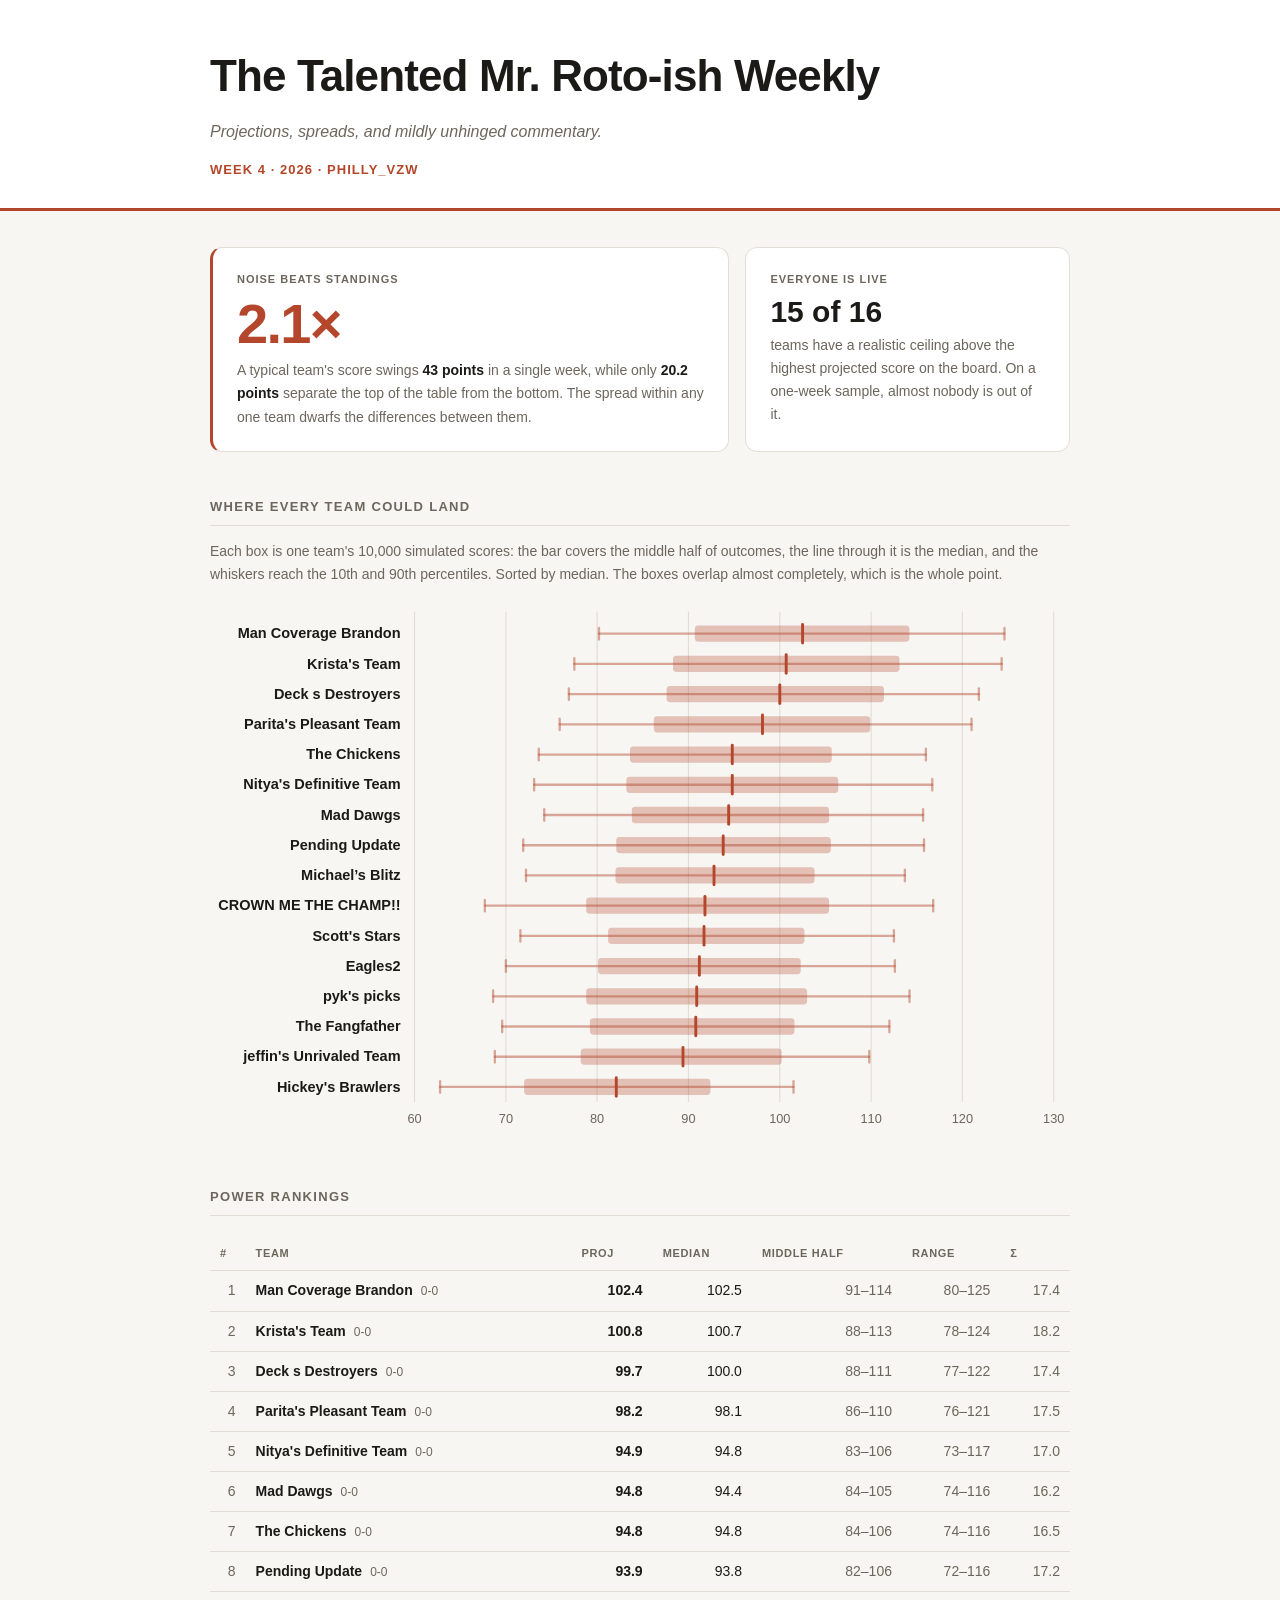
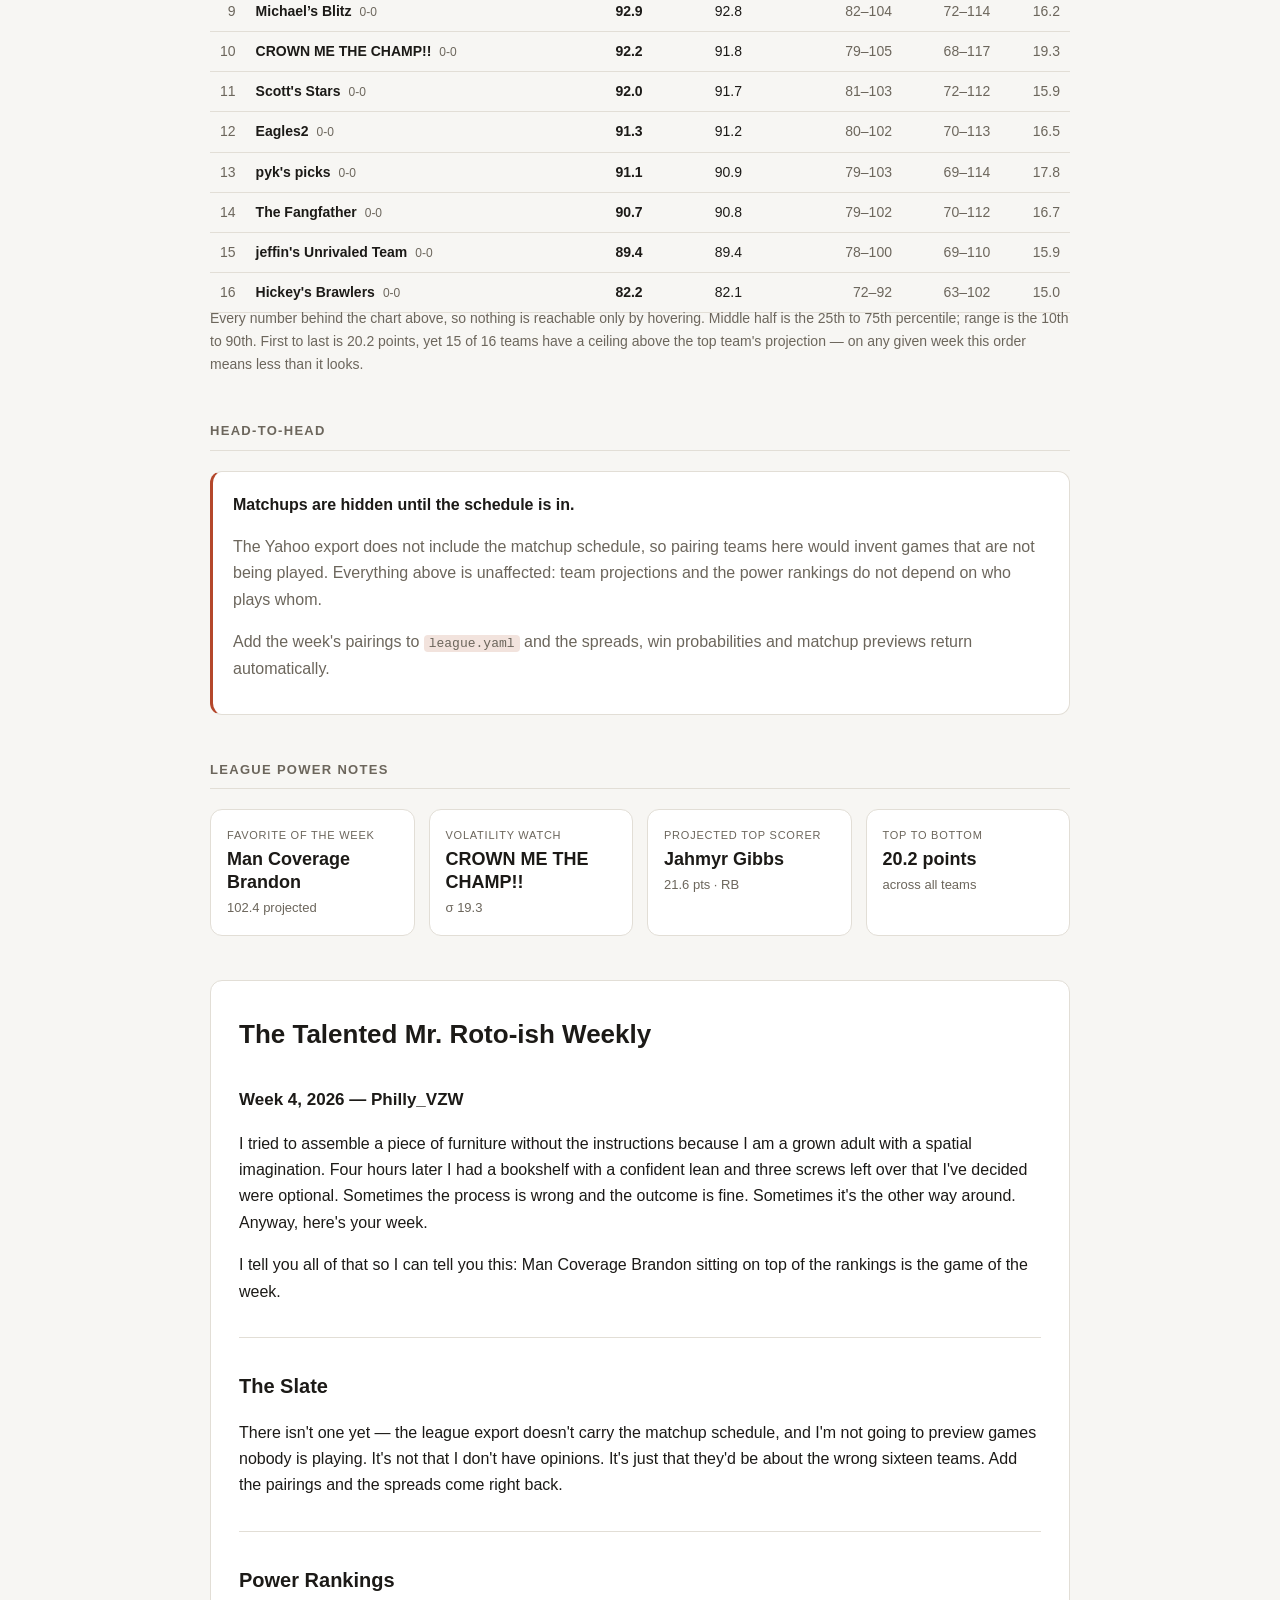
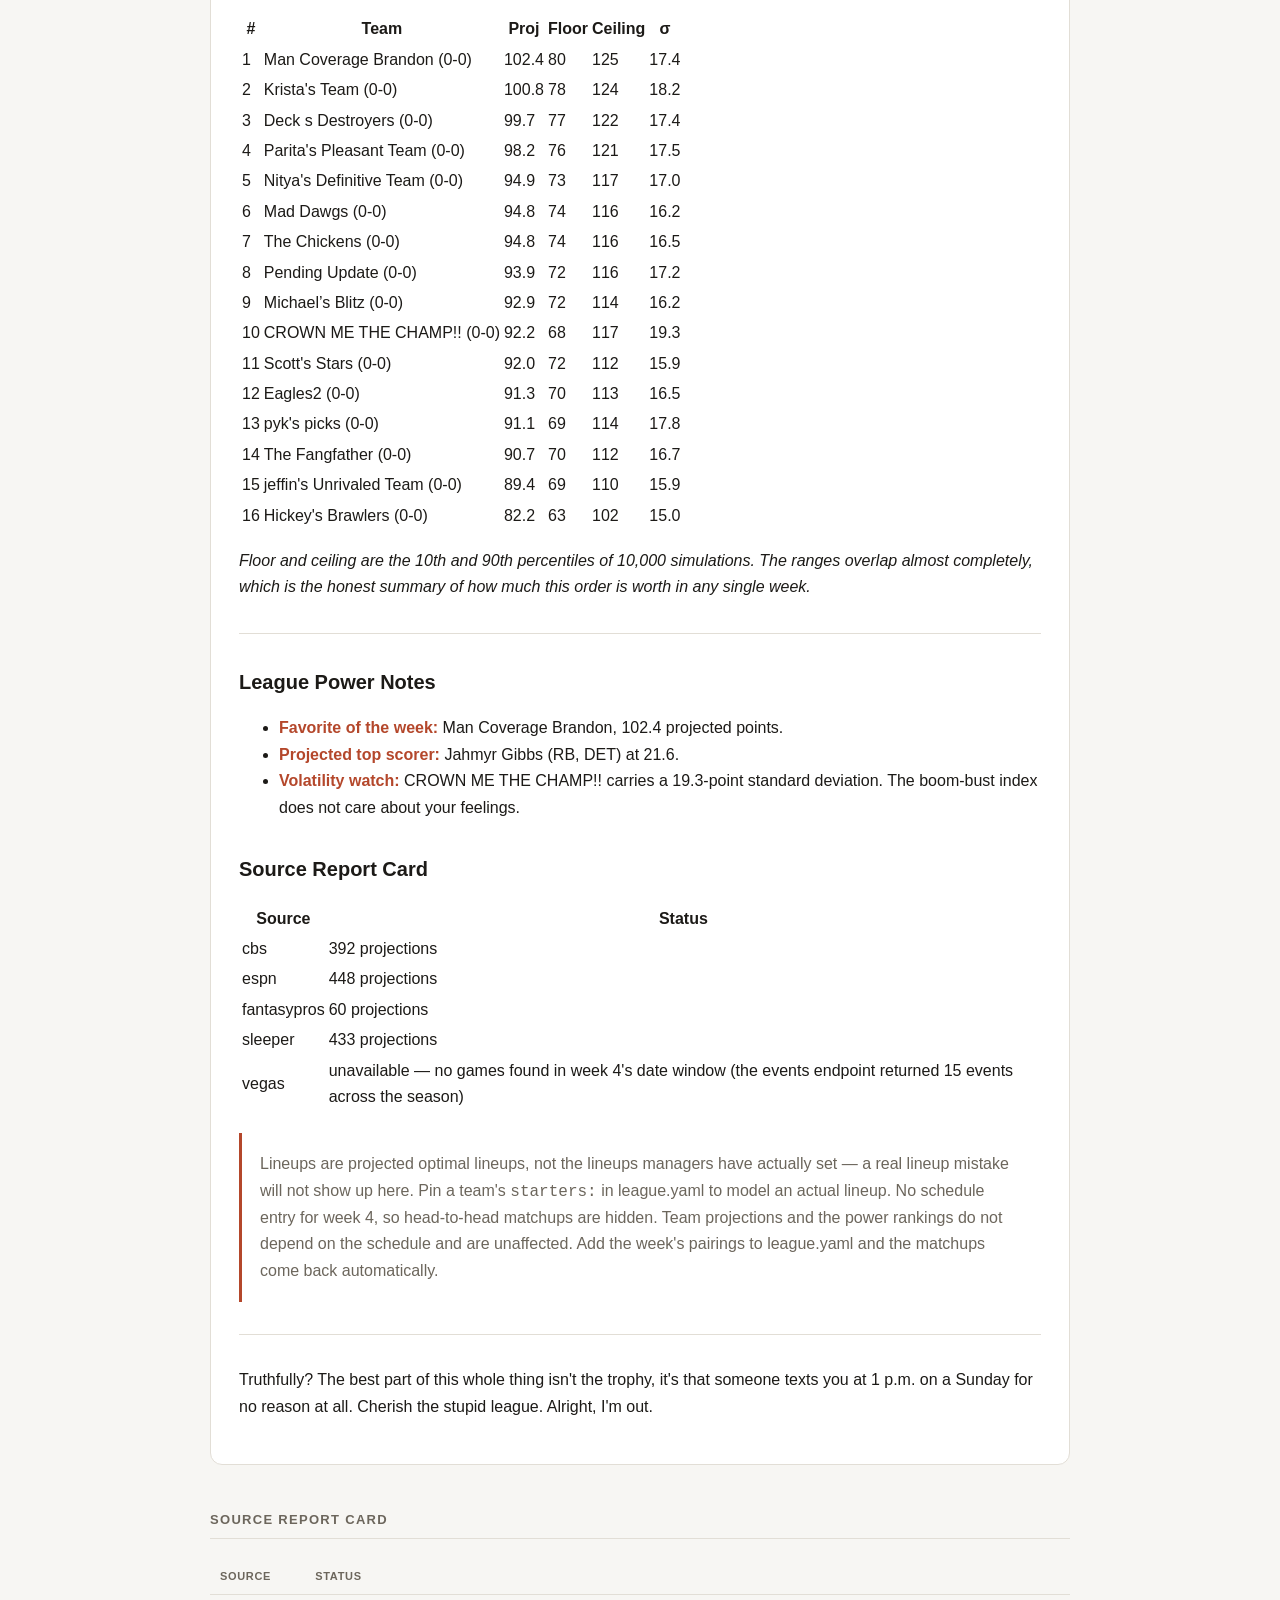
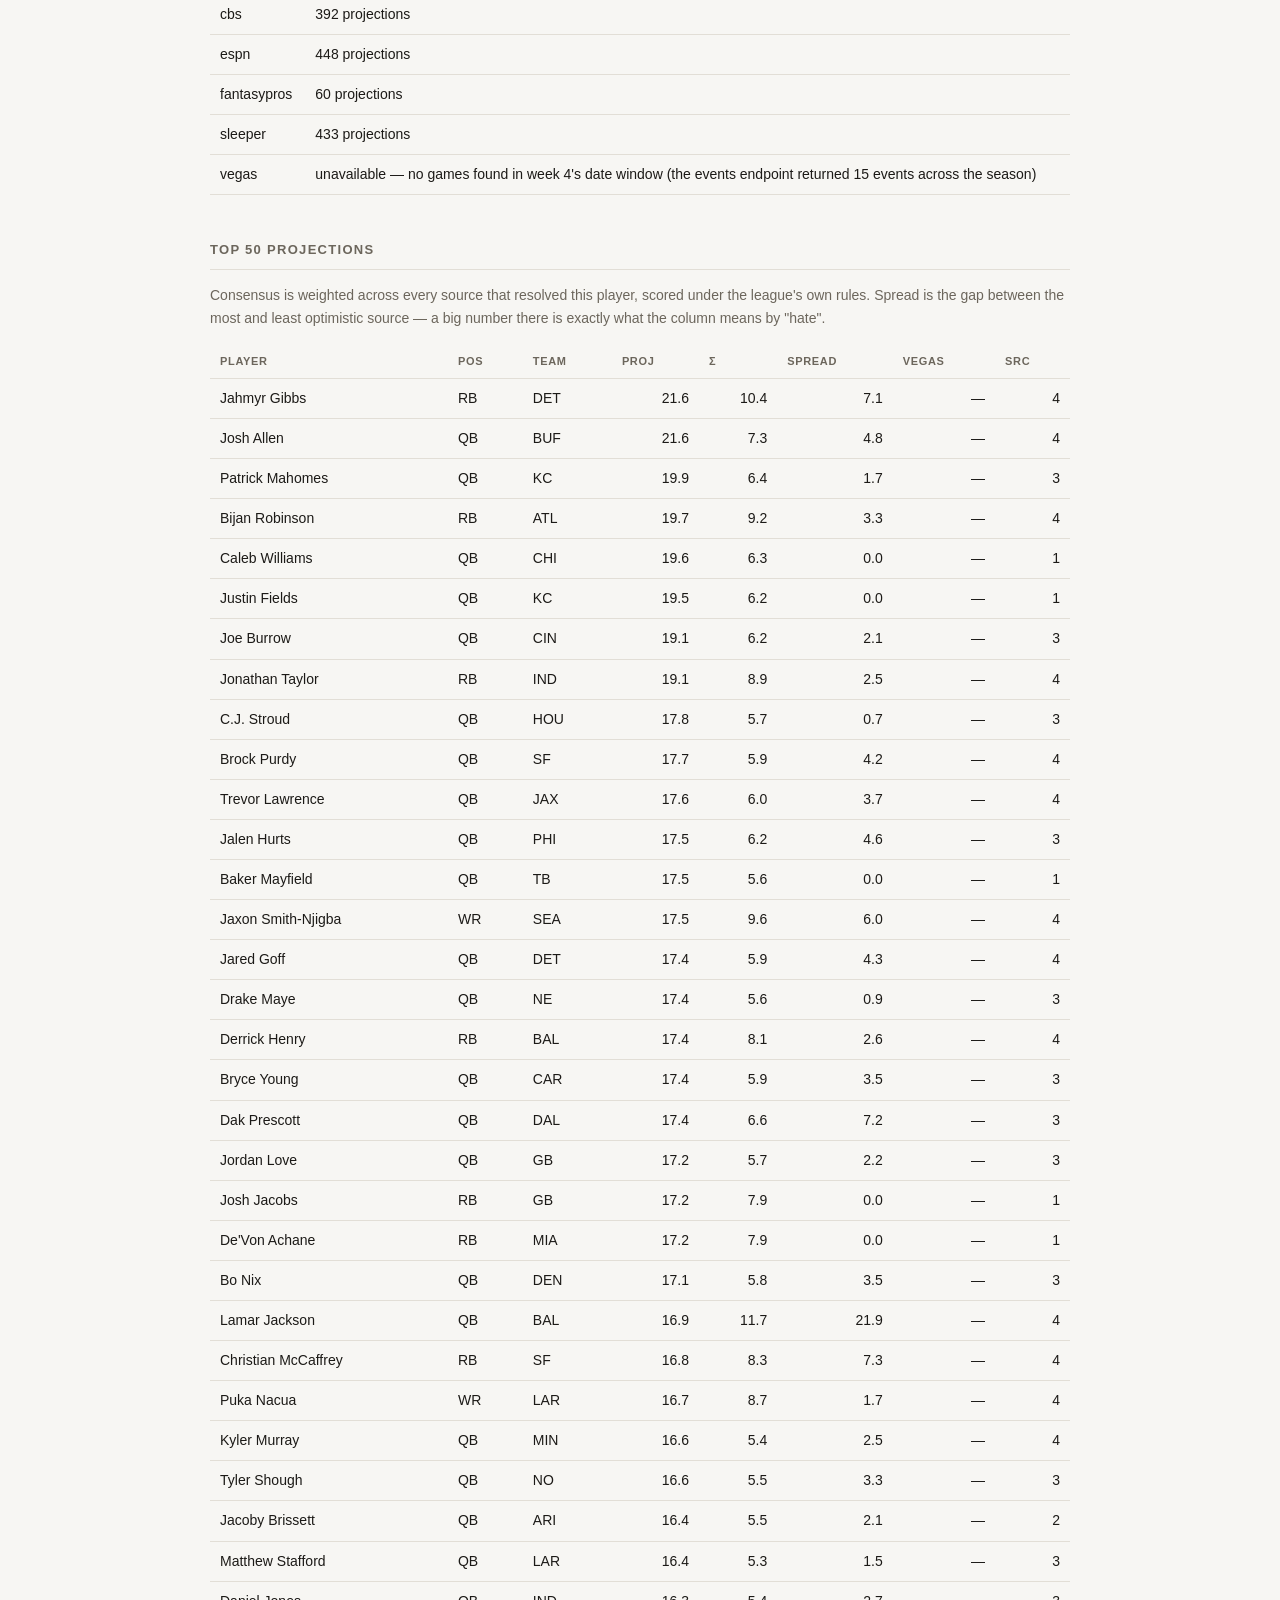
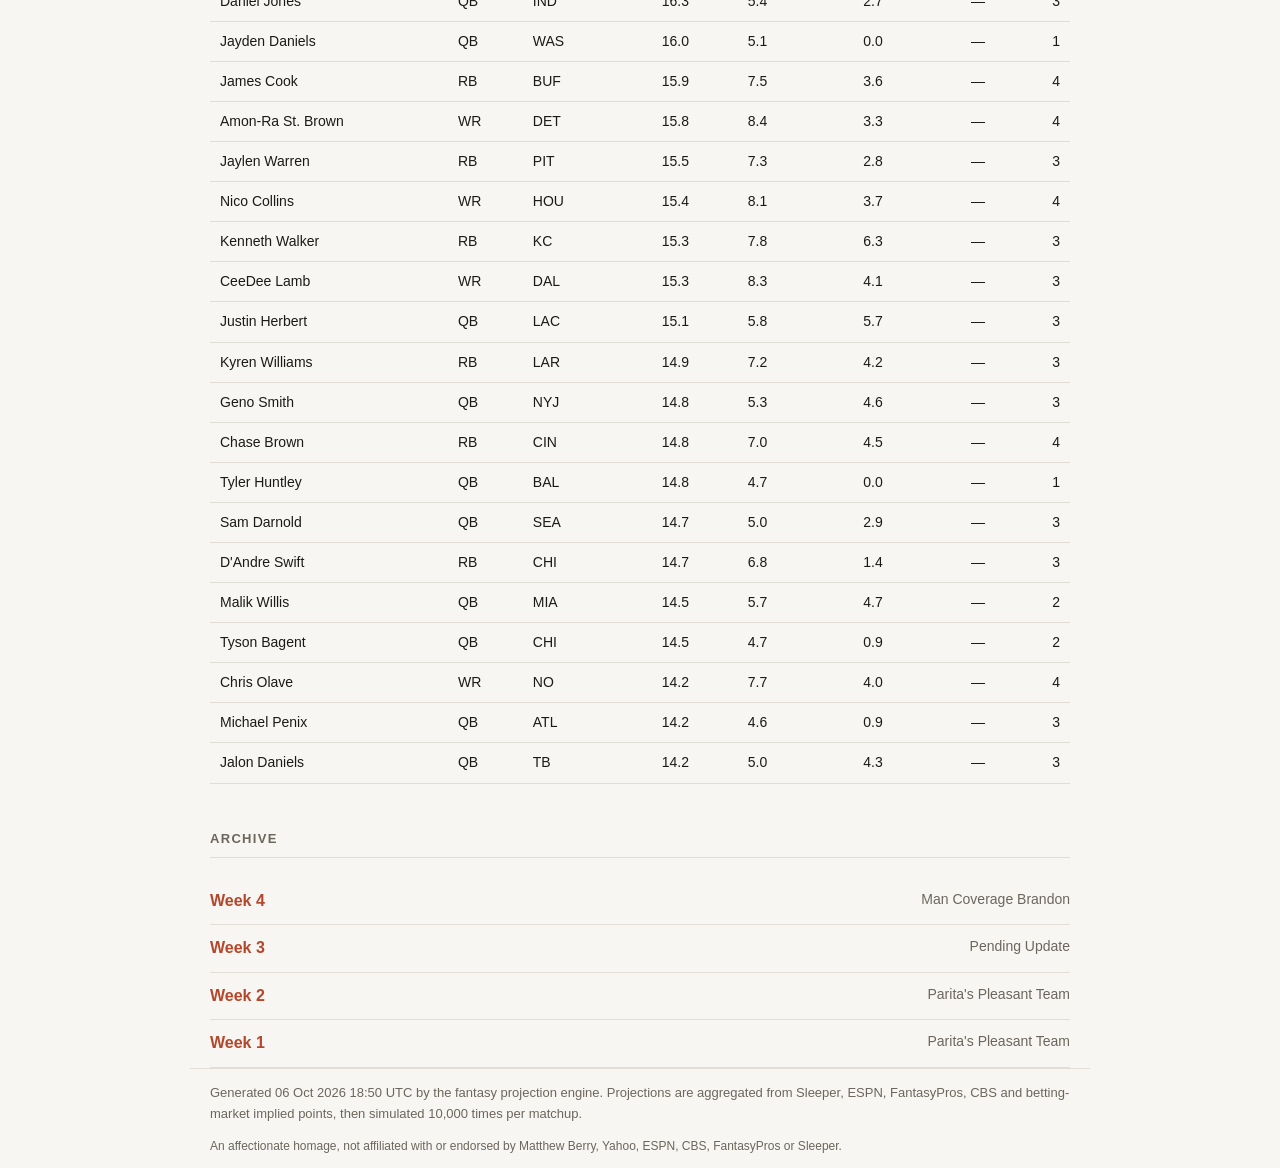
==== commit 16df1f3a: "Publish week 41 projections" ====
--- a/docs/index.html
+++ b/docs/index.html
@@ -3,7 +3,7 @@
 <head>
 <meta charset="utf-8">
 <meta name="viewport" content="width=device-width, initial-scale=1">
-<title>Week 3 — The Talented Mr. Roto-ish Weekly</title>
+<title>Week 4 — The Talented Mr. Roto-ish Weekly</title>
 <meta name="description" content="Projections, spreads, and mildly unhinged commentary.">
 <link rel="stylesheet" href="style.css">
 </head>
@@ -12,7 +12,7 @@
   <div class="wrap">
     <h1>The Talented Mr. Roto-ish Weekly</h1>
     <p class="tagline">Projections, spreads, and mildly unhinged commentary.</p>
-    <p class="subtitle">Week 3 · 2026 · Philly_VZW</p>
+    <p class="subtitle">Week 4 · 2026 · Philly_VZW</p>
   </div>
 </header>
 <main class="wrap">
@@ -20,9 +20,9 @@
 <section class="exec">
   <div class="exec-hero">
     <span class="exec-label">Noise beats standings</span>
-    <span class="exec-figure">1.8&times;</span>
+    <span class="exec-figure">2.1&times;</span>
     <p class="exec-sub">A typical team's score swings <strong>43 points</strong> in a
-    single week, while only <strong>23.7 points</strong> separate the top of the table from
+    single week, while only <strong>20.2 points</strong> separate the top of the table from
     the bottom. The spread within any one team dwarfs the differences between them.</p>
   </div>
   <div class="exec-tile">
@@ -32,32 +32,32 @@
     board. On a one-week sample, almost nobody is out of it.</p>
   </div>
 </section>
-<section><h2 class="section-title">Where every team could land</h2><p class="note">Each box is one team's 10,000 simulated scores: the bar covers the middle half of outcomes, the line through it is the median, and the whiskers reach the 10th and 90th percentiles. Sorted by median. The boxes overlap almost completely, which is the whole point.</p><div class="scroll bp-wrap"><svg class="boxplot" viewBox="0 0 740 466" role="list" aria-label="Projected score distribution for each team" preserveAspectRatio="xMinYMin meet"><line class="bp-grid" x1="176.0" y1="10" x2="176.0" y2="432.0"/><text class="bp-tick" x="176.0" y="450.0">50</text><line class="bp-grid" x1="244.8" y1="10" x2="244.8" y2="432.0"/><text class="bp-tick" x="244.8" y="450.0">60</text><line class="bp-grid" x1="313.5" y1="10" x2="313.5" y2="432.0"/><text class="bp-tick" x="313.5" y="450.0">70</text><line class="bp-grid" x1="382.2" y1="10" x2="382.2" y2="432.0"/><text class="bp-tick" x="382.2" y="450.0">80</text><line class="bp-grid" x1="451.0" y1="10" x2="451.0" y2="432.0"/><text class="bp-tick" x="451.0" y="450.0">90</text><line class="bp-grid" x1="519.8" y1="10" x2="519.8" y2="432.0"/><text class="bp-tick" x="519.8" y="450.0">100</text><line class="bp-grid" x1="588.5" y1="10" x2="588.5" y2="432.0"/><text class="bp-tick" x="588.5" y="450.0">110</text><line class="bp-grid" x1="657.2" y1="10" x2="657.2" y2="432.0"/><text class="bp-tick" x="657.2" y="450.0">120</text><line class="bp-grid" x1="726.0" y1="10" x2="726.0" y2="432.0"/><text class="bp-tick" x="726.0" y="450.0">130</text><g class="bp-row" tabindex="0" role="listitem" data-readout="Pending Update · median 99.8 · middle half 88–111 · range 78–122 · swing 44"><rect class="bp-hit" x="4" y="16.0" width="726" height="26"/><text class="bp-name" x="164" y="33.0">Pending Update</text><line class="bp-whisker" x1="367.8" y1="29.0" x2="668.2" y2="29.0"/><line class="bp-cap" x1="367.8" y1="24.0" x2="367.8" y2="34.0"/><line class="bp-cap" x1="668.2" y1="24.0" x2="668.2" y2="34.0"/><rect class="bp-box" x="437.9" y="22.0" width="160.2" height="14" rx="3"/><line class="bp-median" x1="518.4" y1="21.0" x2="518.4" y2="37.0"/></g><g class="bp-row" tabindex="0" role="listitem" data-readout="Deck s Destroyers · median 98.7 · middle half 87–110 · range 77–120 · swing 43"><rect class="bp-hit" x="4" y="42.0" width="726" height="26"/><text class="bp-name" x="164" y="59.0">Deck s Destroyers</text><line class="bp-whisker" x1="363.0" y1="55.0" x2="659.3" y2="55.0"/><line class="bp-cap" x1="363.0" y1="50.0" x2="363.0" y2="60.0"/><line class="bp-cap" x1="659.3" y1="50.0" x2="659.3" y2="60.0"/><rect class="bp-box" x="431.8" y="48.0" width="154.7" height="14" rx="3"/><line class="bp-median" x1="510.8" y1="47.0" x2="510.8" y2="63.0"/></g><g class="bp-row" tabindex="0" role="listitem" data-readout="Man Coverage Brandon · median 98.4 · middle half 86–110 · range 76–121 · swing 44"><rect class="bp-hit" x="4" y="68.0" width="726" height="26"/><text class="bp-name" x="164" y="85.0">Man Coverage Brandon</text><line class="bp-whisker" x1="356.8" y1="81.0" x2="661.4" y2="81.0"/><line class="bp-cap" x1="356.8" y1="76.0" x2="356.8" y2="86.0"/><line class="bp-cap" x1="661.4" y1="76.0" x2="661.4" y2="86.0"/><rect class="bp-box" x="426.9" y="74.0" width="162.2" height="14" rx="3"/><line class="bp-median" x1="508.8" y1="73.0" x2="508.8" y2="89.0"/></g><g class="bp-row" tabindex="0" role="listitem" data-readout="CROWN ME THE CHAMP!! · median 98.2 · middle half 86–110 · range 76–121 · swing 45"><rect class="bp-hit" x="4" y="94.0" width="726" height="26"/><text class="bp-name" x="164" y="111.0">CROWN ME THE CHAMP!!</text><line class="bp-whisker" x1="354.8" y1="107.0" x2="662.1" y2="107.0"/><line class="bp-cap" x1="354.8" y1="102.0" x2="354.8" y2="112.0"/><line class="bp-cap" x1="662.1" y1="102.0" x2="662.1" y2="112.0"/><rect class="bp-box" x="426.2" y="100.0" width="165.0" height="14" rx="3"/><line class="bp-median" x1="507.4" y1="99.0" x2="507.4" y2="115.0"/></g><g class="bp-row" tabindex="0" role="listitem" data-readout="Parita&#x27;s Pleasant Team · median 98.1 · middle half 86–110 · range 76–120 · swing 44"><rect class="bp-hit" x="4" y="120.0" width="726" height="26"/><text class="bp-name" x="164" y="137.0">Parita&#x27;s Pleasant Team</text><line class="bp-whisker" x1="358.2" y1="133.0" x2="658.6" y2="133.0"/><line class="bp-cap" x1="358.2" y1="128.0" x2="358.2" y2="138.0"/><line class="bp-cap" x1="658.6" y1="128.0" x2="658.6" y2="138.0"/><rect class="bp-box" x="425.6" y="126.0" width="162.2" height="14" rx="3"/><line class="bp-median" x1="506.7" y1="125.0" x2="506.7" y2="141.0"/></g><g class="bp-row" tabindex="0" role="listitem" data-readout="pyk&#x27;s picks · median 96.1 · middle half 85–108 · range 75–118 · swing 43"><rect class="bp-hit" x="4" y="146.0" width="726" height="26"/><text class="bp-name" x="164" y="163.0">pyk&#x27;s picks</text><line class="bp-whisker" x1="346.5" y1="159.0" x2="642.8" y2="159.0"/><line class="bp-cap" x1="346.5" y1="154.0" x2="346.5" y2="164.0"/><line class="bp-cap" x1="642.8" y1="154.0" x2="642.8" y2="164.0"/><rect class="bp-box" x="414.6" y="152.0" width="156.8" height="14" rx="3"/><line class="bp-median" x1="492.9" y1="151.0" x2="492.9" y2="167.0"/></g><g class="bp-row" tabindex="0" role="listitem" data-readout="The Fangfather · median 94.2 · middle half 83–105 · range 73–116 · swing 43"><rect class="bp-hit" x="4" y="172.0" width="726" height="26"/><text class="bp-name" x="164" y="189.0">The Fangfather</text><line class="bp-whisker" x1="332.8" y1="185.0" x2="627.0" y2="185.0"/><line class="bp-cap" x1="332.8" y1="180.0" x2="332.8" y2="190.0"/><line class="bp-cap" x1="627.0" y1="180.0" x2="627.0" y2="190.0"/><rect class="bp-box" x="400.1" y="178.0" width="154.7" height="14" rx="3"/><line class="bp-median" x1="479.9" y1="177.0" x2="479.9" y2="193.0"/></g><g class="bp-row" tabindex="0" role="listitem" data-readout="Nitya&#x27;s Definitive Team · median 94.0 · middle half 83–105 · range 73–116 · swing 43"><rect class="bp-hit" x="4" y="198.0" width="726" height="26"/><text class="bp-name" x="164" y="215.0">Nitya&#x27;s Definitive Team</text><line class="bp-whisker" x1="332.8" y1="211.0" x2="626.3" y2="211.0"/><line class="bp-cap" x1="332.8" y1="206.0" x2="332.8" y2="216.0"/><line class="bp-cap" x1="626.3" y1="206.0" x2="626.3" y2="216.0"/><rect class="bp-box" x="401.5" y="204.0" width="155.4" height="14" rx="3"/><line class="bp-median" x1="478.5" y1="203.0" x2="478.5" y2="219.0"/></g><g class="bp-row" tabindex="0" role="listitem" data-readout="jeffin&#x27;s Unrivaled Team · median 93.2 · middle half 82–104 · range 72–115 · swing 42"><rect class="bp-hit" x="4" y="224.0" width="726" height="26"/><text class="bp-name" x="164" y="241.0">jeffin&#x27;s Unrivaled Team</text><line class="bp-whisker" x1="330.0" y1="237.0" x2="621.5" y2="237.0"/><line class="bp-cap" x1="330.0" y1="232.0" x2="330.0" y2="242.0"/><line class="bp-cap" x1="621.5" y1="232.0" x2="621.5" y2="242.0"/><rect class="bp-box" x="394.6" y="230.0" width="154.7" height="14" rx="3"/><line class="bp-median" x1="473.0" y1="229.0" x2="473.0" y2="245.0"/></g><g class="bp-row" tabindex="0" role="listitem" data-readout="The Chickens · median 93.1 · middle half 83–104 · range 73–114 · swing 41"><rect class="bp-hit" x="4" y="250.0" width="726" height="26"/><text class="bp-name" x="164" y="267.0">The Chickens</text><line class="bp-whisker" x1="334.8" y1="263.0" x2="613.9" y2="263.0"/><line class="bp-cap" x1="334.8" y1="258.0" x2="334.8" y2="268.0"/><line class="bp-cap" x1="613.9" y1="258.0" x2="613.9" y2="268.0"/><rect class="bp-box" x="400.1" y="256.0" width="146.4" height="14" rx="3"/><line class="bp-median" x1="472.3" y1="255.0" x2="472.3" y2="271.0"/></g><g class="bp-row" tabindex="0" role="listitem" data-readout="Krista&#x27;s Team · median 92.6 · middle half 81–104 · range 71–114 · swing 43"><rect class="bp-hit" x="4" y="276.0" width="726" height="26"/><text class="bp-name" x="164" y="293.0">Krista&#x27;s Team</text><line class="bp-whisker" x1="321.1" y1="289.0" x2="618.8" y2="289.0"/><line class="bp-cap" x1="321.1" y1="284.0" x2="321.1" y2="294.0"/><line class="bp-cap" x1="618.8" y1="284.0" x2="618.8" y2="294.0"/><rect class="bp-box" x="389.1" y="282.0" width="158.8" height="14" rx="3"/><line class="bp-median" x1="468.9" y1="281.0" x2="468.9" y2="297.0"/></g><g class="bp-row" tabindex="0" role="listitem" data-readout="Mad Dawgs · median 92.0 · middle half 81–103 · range 71–114 · swing 43"><rect class="bp-hit" x="4" y="302.0" width="726" height="26"/><text class="bp-name" x="164" y="319.0">Mad Dawgs</text><line class="bp-whisker" x1="319.7" y1="315.0" x2="614.6" y2="315.0"/><line class="bp-cap" x1="319.7" y1="310.0" x2="319.7" y2="320.0"/><line class="bp-cap" x1="614.6" y1="310.0" x2="614.6" y2="320.0"/><rect class="bp-box" x="387.1" y="308.0" width="154.7" height="14" rx="3"/><line class="bp-median" x1="464.8" y1="307.0" x2="464.8" y2="323.0"/></g><g class="bp-row" tabindex="0" role="listitem" data-readout="Eagles2 · median 90.7 · middle half 79–102 · range 69–112 · swing 43"><rect class="bp-hit" x="4" y="328.0" width="726" height="26"/><text class="bp-name" x="164" y="345.0">Eagles2</text><line class="bp-whisker" x1="308.7" y1="341.0" x2="604.3" y2="341.0"/><line class="bp-cap" x1="308.7" y1="336.0" x2="308.7" y2="346.0"/><line class="bp-cap" x1="604.3" y1="336.0" x2="604.3" y2="346.0"/><rect class="bp-box" x="376.1" y="334.0" width="157.4" height="14" rx="3"/><line class="bp-median" x1="455.8" y1="333.0" x2="455.8" y2="349.0"/></g><g class="bp-row" tabindex="0" role="listitem" data-readout="Michael’s Blitz · median 87.2 · middle half 77–98 · range 68–107 · swing 39"><rect class="bp-hit" x="4" y="354.0" width="726" height="26"/><text class="bp-name" x="164" y="371.0">Michael’s Blitz</text><line class="bp-whisker" x1="299.1" y1="367.0" x2="569.2" y2="367.0"/><line class="bp-cap" x1="299.1" y1="362.0" x2="299.1" y2="372.0"/><line class="bp-cap" x1="569.2" y1="362.0" x2="569.2" y2="372.0"/><rect class="bp-box" x="363.0" y="360.0" width="140.9" height="14" rx="3"/><line class="bp-median" x1="431.8" y1="359.0" x2="431.8" y2="375.0"/></g><g class="bp-row" tabindex="0" role="listitem" data-readout="Scott&#x27;s Stars · median 85.9 · middle half 76–96 · range 67–106 · swing 39"><rect class="bp-hit" x="4" y="380.0" width="726" height="26"/><text class="bp-name" x="164" y="397.0">Scott&#x27;s Stars</text><line class="bp-whisker" x1="293.6" y1="393.0" x2="559.6" y2="393.0"/><line class="bp-cap" x1="293.6" y1="388.0" x2="293.6" y2="398.0"/><line class="bp-cap" x1="559.6" y1="388.0" x2="559.6" y2="398.0"/><rect class="bp-box" x="353.4" y="386.0" width="141.6" height="14" rx="3"/><line class="bp-median" x1="422.8" y1="385.0" x2="422.8" y2="401.0"/></g><g class="bp-row" tabindex="0" role="listitem" data-readout="Hickey&#x27;s Brawlers · median 76.1 · middle half 67–85 · range 58–94 · swing 36"><rect class="bp-hit" x="4" y="406.0" width="726" height="26"/><text class="bp-name" x="164" y="423.0">Hickey&#x27;s Brawlers</text><line class="bp-whisker" x1="230.3" y1="419.0" x2="481.2" y2="419.0"/><line class="bp-cap" x1="230.3" y1="414.0" x2="230.3" y2="424.0"/><line class="bp-cap" x1="481.2" y1="414.0" x2="481.2" y2="424.0"/><rect class="bp-box" x="290.1" y="412.0" width="129.3" height="14" rx="3"/><line class="bp-median" x1="355.4" y1="411.0" x2="355.4" y2="427.0"/></g></svg></div><div class="bp-tip" id="bp-tip" role="status" aria-live="polite" hidden></div></section>
-<section><h2 class="section-title">Power Rankings</h2><div class="scroll"><table class="data rankings"><thead><tr><th class='num'>#</th><th>Team</th><th class='num'>Proj</th><th class='num'>Median</th><th class='num'>Middle half</th><th class='num'>Range</th><th class='num'>&sigma;</th></tr></thead><tbody><tr><td class='num rank'>1</td><td class='rank-team'>Pending Update<span class='rank-record'>0-0</span></td><td class='num strong'>99.8</td><td class='num'>99.8</td><td class='num muted'>88&ndash;111</td><td class='num muted'>78&ndash;122</td><td class='num muted'>17.1</td></tr><tr><td class='num rank'>2</td><td class='rank-team'>Deck s Destroyers<span class='rank-record'>0-0</span></td><td class='num strong'>98.6</td><td class='num'>98.7</td><td class='num muted'>87&ndash;110</td><td class='num muted'>77&ndash;120</td><td class='num muted'>16.8</td></tr><tr><td class='num rank'>3</td><td class='rank-team'>CROWN ME THE CHAMP!!<span class='rank-record'>0-0</span></td><td class='num strong'>98.5</td><td class='num'>98.2</td><td class='num muted'>86&ndash;110</td><td class='num muted'>76&ndash;121</td><td class='num muted'>17.5</td></tr><tr><td class='num rank'>4</td><td class='rank-team'>Man Coverage Brandon<span class='rank-record'>0-0</span></td><td class='num strong'>98.4</td><td class='num'>98.4</td><td class='num muted'>86&ndash;110</td><td class='num muted'>76&ndash;121</td><td class='num muted'>17.2</td></tr><tr><td class='num rank'>5</td><td class='rank-team'>Parita&#x27;s Pleasant Team<span class='rank-record'>0-0</span></td><td class='num strong'>98.2</td><td class='num'>98.1</td><td class='num muted'>86&ndash;110</td><td class='num muted'>76&ndash;120</td><td class='num muted'>17.2</td></tr><tr><td class='num rank'>6</td><td class='rank-team'>pyk&#x27;s picks<span class='rank-record'>0-0</span></td><td class='num strong'>96.2</td><td class='num'>96.1</td><td class='num muted'>85&ndash;108</td><td class='num muted'>75&ndash;118</td><td class='num muted'>16.8</td></tr><tr><td class='num rank'>7</td><td class='rank-team'>Nitya&#x27;s Definitive Team<span class='rank-record'>0-0</span></td><td class='num strong'>94.1</td><td class='num'>94.0</td><td class='num muted'>83&ndash;105</td><td class='num muted'>73&ndash;116</td><td class='num muted'>16.6</td></tr><tr><td class='num rank'>8</td><td class='rank-team'>The Fangfather<span class='rank-record'>0-0</span></td><td class='num strong'>94.1</td><td class='num'>94.2</td><td class='num muted'>83&ndash;105</td><td class='num muted'>73&ndash;116</td><td class='num muted'>16.8</td></tr><tr><td class='num rank'>9</td><td class='rank-team'>The Chickens<span class='rank-record'>0-0</span></td><td class='num strong'>93.3</td><td class='num'>93.1</td><td class='num muted'>83&ndash;104</td><td class='num muted'>73&ndash;114</td><td class='num muted'>15.8</td></tr><tr><td class='num rank'>10</td><td class='rank-team'>jeffin&#x27;s Unrivaled Team<span class='rank-record'>0-0</span></td><td class='num strong'>93.3</td><td class='num'>93.2</td><td class='num muted'>82&ndash;104</td><td class='num muted'>72&ndash;115</td><td class='num muted'>16.6</td></tr><tr><td class='num rank'>11</td><td class='rank-team'>Krista&#x27;s Team<span class='rank-record'>0-0</span></td><td class='num strong'>92.6</td><td class='num'>92.6</td><td class='num muted'>81&ndash;104</td><td class='num muted'>71&ndash;114</td><td class='num muted'>16.8</td></tr><tr><td class='num rank'>12</td><td class='rank-team'>Mad Dawgs<span class='rank-record'>0-0</span></td><td class='num strong'>92.2</td><td class='num'>92.0</td><td class='num muted'>81&ndash;103</td><td class='num muted'>71&ndash;114</td><td class='num muted'>16.8</td></tr><tr><td class='num rank'>13</td><td class='rank-team'>Eagles2<span class='rank-record'>0-0</span></td><td class='num strong'>90.7</td><td class='num'>90.7</td><td class='num muted'>79&ndash;102</td><td class='num muted'>69&ndash;112</td><td class='num muted'>16.8</td></tr><tr><td class='num rank'>14</td><td class='rank-team'>Michael’s Blitz<span class='rank-record'>0-0</span></td><td class='num strong'>87.5</td><td class='num'>87.2</td><td class='num muted'>77&ndash;98</td><td class='num muted'>68&ndash;107</td><td class='num muted'>15.3</td></tr><tr><td class='num rank'>15</td><td class='rank-team'>Scott&#x27;s Stars<span class='rank-record'>0-0</span></td><td class='num strong'>86.2</td><td class='num'>85.9</td><td class='num muted'>76&ndash;96</td><td class='num muted'>67&ndash;106</td><td class='num muted'>15.1</td></tr><tr><td class='num rank'>16</td><td class='rank-team'>Hickey&#x27;s Brawlers<span class='rank-record'>0-0</span></td><td class='num strong'>76.1</td><td class='num'>76.1</td><td class='num muted'>67&ndash;85</td><td class='num muted'>58&ndash;94</td><td class='num muted'>14.1</td></tr></tbody></table></div><p class="note">Every number behind the chart above, so nothing is reachable only by hovering. Middle half is the 25th to 75th percentile; range is the 10th to 90th. First to last is 23.7 points, yet 15 of 16 teams have a ceiling above the top team's projection — on any given week this order means less than it looks.</p></section>
+<section><h2 class="section-title">Where every team could land</h2><p class="note">Each box is one team's 10,000 simulated scores: the bar covers the middle half of outcomes, the line through it is the median, and the whiskers reach the 10th and 90th percentiles. Sorted by median. The boxes overlap almost completely, which is the whole point.</p><div class="scroll bp-wrap"><svg class="boxplot" viewBox="0 0 740 466" role="list" aria-label="Projected score distribution for each team" preserveAspectRatio="xMinYMin meet"><line class="bp-grid" x1="176.0" y1="10" x2="176.0" y2="432.0"/><text class="bp-tick" x="176.0" y="450.0">60</text><line class="bp-grid" x1="254.6" y1="10" x2="254.6" y2="432.0"/><text class="bp-tick" x="254.6" y="450.0">70</text><line class="bp-grid" x1="333.1" y1="10" x2="333.1" y2="432.0"/><text class="bp-tick" x="333.1" y="450.0">80</text><line class="bp-grid" x1="411.7" y1="10" x2="411.7" y2="432.0"/><text class="bp-tick" x="411.7" y="450.0">90</text><line class="bp-grid" x1="490.3" y1="10" x2="490.3" y2="432.0"/><text class="bp-tick" x="490.3" y="450.0">100</text><line class="bp-grid" x1="568.9" y1="10" x2="568.9" y2="432.0"/><text class="bp-tick" x="568.9" y="450.0">110</text><line class="bp-grid" x1="647.4" y1="10" x2="647.4" y2="432.0"/><text class="bp-tick" x="647.4" y="450.0">120</text><line class="bp-grid" x1="726.0" y1="10" x2="726.0" y2="432.0"/><text class="bp-tick" x="726.0" y="450.0">130</text><g class="bp-row" tabindex="0" role="listitem" data-readout="Man Coverage Brandon · median 102.5 · middle half 91–114 · range 80–125 · swing 44"><rect class="bp-hit" x="4" y="16.0" width="726" height="26"/><text class="bp-name" x="164" y="33.0">Man Coverage Brandon</text><line class="bp-whisker" x1="334.7" y1="29.0" x2="683.6" y2="29.0"/><line class="bp-cap" x1="334.7" y1="24.0" x2="334.7" y2="34.0"/><line class="bp-cap" x1="683.6" y1="24.0" x2="683.6" y2="34.0"/><rect class="bp-box" x="417.2" y="22.0" width="184.6" height="14" rx="3"/><line class="bp-median" x1="509.9" y1="21.0" x2="509.9" y2="37.0"/></g><g class="bp-row" tabindex="0" role="listitem" data-readout="Krista&#x27;s Team · median 100.7 · middle half 88–113 · range 78–124 · swing 47"><rect class="bp-hit" x="4" y="42.0" width="726" height="26"/><text class="bp-name" x="164" y="59.0">Krista&#x27;s Team</text><line class="bp-whisker" x1="313.5" y1="55.0" x2="681.2" y2="55.0"/><line class="bp-cap" x1="313.5" y1="50.0" x2="313.5" y2="60.0"/><line class="bp-cap" x1="681.2" y1="50.0" x2="681.2" y2="60.0"/><rect class="bp-box" x="398.4" y="48.0" width="194.9" height="14" rx="3"/><line class="bp-median" x1="495.8" y1="47.0" x2="495.8" y2="63.0"/></g><g class="bp-row" tabindex="0" role="listitem" data-readout="Deck s Destroyers · median 100.0 · middle half 88–111 · range 77–122 · swing 45"><rect class="bp-hit" x="4" y="68.0" width="726" height="26"/><text class="bp-name" x="164" y="85.0">Deck s Destroyers</text><line class="bp-whisker" x1="308.8" y1="81.0" x2="661.6" y2="81.0"/><line class="bp-cap" x1="308.8" y1="76.0" x2="308.8" y2="86.0"/><line class="bp-cap" x1="661.6" y1="76.0" x2="661.6" y2="86.0"/><rect class="bp-box" x="392.9" y="74.0" width="187.0" height="14" rx="3"/><line class="bp-median" x1="490.3" y1="73.0" x2="490.3" y2="89.0"/></g><g class="bp-row" tabindex="0" role="listitem" data-readout="Parita&#x27;s Pleasant Team · median 98.1 · middle half 86–110 · range 76–121 · swing 45"><rect class="bp-hit" x="4" y="94.0" width="726" height="26"/><text class="bp-name" x="164" y="111.0">Parita&#x27;s Pleasant Team</text><line class="bp-whisker" x1="300.9" y1="107.0" x2="655.3" y2="107.0"/><line class="bp-cap" x1="300.9" y1="102.0" x2="300.9" y2="112.0"/><line class="bp-cap" x1="655.3" y1="102.0" x2="655.3" y2="112.0"/><rect class="bp-box" x="381.9" y="100.0" width="186.2" height="14" rx="3"/><line class="bp-median" x1="475.4" y1="99.0" x2="475.4" y2="115.0"/></g><g class="bp-row" tabindex="0" role="listitem" data-readout="The Chickens · median 94.8 · middle half 84–106 · range 74–116 · swing 42"><rect class="bp-hit" x="4" y="120.0" width="726" height="26"/><text class="bp-name" x="164" y="137.0">The Chickens</text><line class="bp-whisker" x1="282.9" y1="133.0" x2="616.0" y2="133.0"/><line class="bp-cap" x1="282.9" y1="128.0" x2="282.9" y2="138.0"/><line class="bp-cap" x1="616.0" y1="128.0" x2="616.0" y2="138.0"/><rect class="bp-box" x="361.4" y="126.0" width="173.6" height="14" rx="3"/><line class="bp-median" x1="449.4" y1="125.0" x2="449.4" y2="141.0"/></g><g class="bp-row" tabindex="0" role="listitem" data-readout="Nitya&#x27;s Definitive Team · median 94.8 · middle half 83–106 · range 73–117 · swing 44"><rect class="bp-hit" x="4" y="146.0" width="726" height="26"/><text class="bp-name" x="164" y="163.0">Nitya&#x27;s Definitive Team</text><line class="bp-whisker" x1="278.9" y1="159.0" x2="621.5" y2="159.0"/><line class="bp-cap" x1="278.9" y1="154.0" x2="278.9" y2="164.0"/><line class="bp-cap" x1="621.5" y1="154.0" x2="621.5" y2="164.0"/><rect class="bp-box" x="358.3" y="152.0" width="182.3" height="14" rx="3"/><line class="bp-median" x1="449.4" y1="151.0" x2="449.4" y2="167.0"/></g><g class="bp-row" tabindex="0" role="listitem" data-readout="Mad Dawgs · median 94.4 · middle half 84–105 · range 74–116 · swing 42"><rect class="bp-hit" x="4" y="172.0" width="726" height="26"/><text class="bp-name" x="164" y="189.0">Mad Dawgs</text><line class="bp-whisker" x1="287.6" y1="185.0" x2="613.6" y2="185.0"/><line class="bp-cap" x1="287.6" y1="180.0" x2="287.6" y2="190.0"/><line class="bp-cap" x1="613.6" y1="180.0" x2="613.6" y2="190.0"/><rect class="bp-box" x="363.0" y="178.0" width="169.7" height="14" rx="3"/><line class="bp-median" x1="446.3" y1="177.0" x2="446.3" y2="193.0"/></g><g class="bp-row" tabindex="0" role="listitem" data-readout="Pending Update · median 93.8 · middle half 82–106 · range 72–116 · swing 44"><rect class="bp-hit" x="4" y="198.0" width="726" height="26"/><text class="bp-name" x="164" y="215.0">Pending Update</text><line class="bp-whisker" x1="269.5" y1="211.0" x2="614.4" y2="211.0"/><line class="bp-cap" x1="269.5" y1="206.0" x2="269.5" y2="216.0"/><line class="bp-cap" x1="614.4" y1="206.0" x2="614.4" y2="216.0"/><rect class="bp-box" x="349.6" y="204.0" width="184.6" height="14" rx="3"/><line class="bp-median" x1="441.6" y1="203.0" x2="441.6" y2="219.0"/></g><g class="bp-row" tabindex="0" role="listitem" data-readout="Michael’s Blitz · median 92.8 · middle half 82–104 · range 72–114 · swing 42"><rect class="bp-hit" x="4" y="224.0" width="726" height="26"/><text class="bp-name" x="164" y="241.0">Michael’s Blitz</text><line class="bp-whisker" x1="271.9" y1="237.0" x2="597.9" y2="237.0"/><line class="bp-cap" x1="271.9" y1="232.0" x2="271.9" y2="242.0"/><line class="bp-cap" x1="597.9" y1="232.0" x2="597.9" y2="242.0"/><rect class="bp-box" x="348.9" y="230.0" width="171.3" height="14" rx="3"/><line class="bp-median" x1="433.7" y1="229.0" x2="433.7" y2="245.0"/></g><g class="bp-row" tabindex="0" role="listitem" data-readout="CROWN ME THE CHAMP!! · median 91.8 · middle half 79–105 · range 68–117 · swing 49"><rect class="bp-hit" x="4" y="250.0" width="726" height="26"/><text class="bp-name" x="164" y="267.0">CROWN ME THE CHAMP!!</text><line class="bp-whisker" x1="236.5" y1="263.0" x2="622.3" y2="263.0"/><line class="bp-cap" x1="236.5" y1="258.0" x2="236.5" y2="268.0"/><line class="bp-cap" x1="622.3" y1="258.0" x2="622.3" y2="268.0"/><rect class="bp-box" x="323.7" y="256.0" width="209.0" height="14" rx="3"/><line class="bp-median" x1="425.9" y1="255.0" x2="425.9" y2="271.0"/></g><g class="bp-row" tabindex="0" role="listitem" data-readout="Scott&#x27;s Stars · median 91.7 · middle half 81–103 · range 72–112 · swing 41"><rect class="bp-hit" x="4" y="276.0" width="726" height="26"/><text class="bp-name" x="164" y="293.0">Scott&#x27;s Stars</text><line class="bp-whisker" x1="267.1" y1="289.0" x2="588.5" y2="289.0"/><line class="bp-cap" x1="267.1" y1="284.0" x2="267.1" y2="294.0"/><line class="bp-cap" x1="588.5" y1="284.0" x2="588.5" y2="294.0"/><rect class="bp-box" x="342.6" y="282.0" width="168.9" height="14" rx="3"/><line class="bp-median" x1="425.1" y1="281.0" x2="425.1" y2="297.0"/></g><g class="bp-row" tabindex="0" role="listitem" data-readout="Eagles2 · median 91.2 · middle half 80–102 · range 70–113 · swing 43"><rect class="bp-hit" x="4" y="302.0" width="726" height="26"/><text class="bp-name" x="164" y="319.0">Eagles2</text><line class="bp-whisker" x1="254.6" y1="315.0" x2="589.3" y2="315.0"/><line class="bp-cap" x1="254.6" y1="310.0" x2="254.6" y2="320.0"/><line class="bp-cap" x1="589.3" y1="310.0" x2="589.3" y2="320.0"/><rect class="bp-box" x="333.9" y="308.0" width="174.4" height="14" rx="3"/><line class="bp-median" x1="421.1" y1="307.0" x2="421.1" y2="323.0"/></g><g class="bp-row" tabindex="0" role="listitem" data-readout="pyk&#x27;s picks · median 90.9 · middle half 79–103 · range 69–114 · swing 46"><rect class="bp-hit" x="4" y="328.0" width="726" height="26"/><text class="bp-name" x="164" y="345.0">pyk&#x27;s picks</text><line class="bp-whisker" x1="243.6" y1="341.0" x2="601.9" y2="341.0"/><line class="bp-cap" x1="243.6" y1="336.0" x2="243.6" y2="346.0"/><line class="bp-cap" x1="601.9" y1="336.0" x2="601.9" y2="346.0"/><rect class="bp-box" x="323.7" y="334.0" width="190.1" height="14" rx="3"/><line class="bp-median" x1="418.8" y1="333.0" x2="418.8" y2="349.0"/></g><g class="bp-row" tabindex="0" role="listitem" data-readout="The Fangfather · median 90.8 · middle half 79–102 · range 70–112 · swing 42"><rect class="bp-hit" x="4" y="354.0" width="726" height="26"/><text class="bp-name" x="164" y="371.0">The Fangfather</text><line class="bp-whisker" x1="251.4" y1="367.0" x2="584.6" y2="367.0"/><line class="bp-cap" x1="251.4" y1="362.0" x2="251.4" y2="372.0"/><line class="bp-cap" x1="584.6" y1="362.0" x2="584.6" y2="372.0"/><rect class="bp-box" x="326.9" y="360.0" width="176.0" height="14" rx="3"/><line class="bp-median" x1="418.0" y1="359.0" x2="418.0" y2="375.0"/></g><g class="bp-row" tabindex="0" role="listitem" data-readout="jeffin&#x27;s Unrivaled Team · median 89.4 · middle half 78–100 · range 69–110 · swing 41"><rect class="bp-hit" x="4" y="380.0" width="726" height="26"/><text class="bp-name" x="164" y="397.0">jeffin&#x27;s Unrivaled Team</text><line class="bp-whisker" x1="245.1" y1="393.0" x2="567.3" y2="393.0"/><line class="bp-cap" x1="245.1" y1="388.0" x2="245.1" y2="398.0"/><line class="bp-cap" x1="567.3" y1="388.0" x2="567.3" y2="398.0"/><rect class="bp-box" x="319.0" y="386.0" width="172.9" height="14" rx="3"/><line class="bp-median" x1="407.0" y1="385.0" x2="407.0" y2="401.0"/></g><g class="bp-row" tabindex="0" role="listitem" data-readout="Hickey&#x27;s Brawlers · median 82.1 · middle half 72–92 · range 63–102 · swing 39"><rect class="bp-hit" x="4" y="406.0" width="726" height="26"/><text class="bp-name" x="164" y="423.0">Hickey&#x27;s Brawlers</text><line class="bp-whisker" x1="198.0" y1="419.0" x2="502.1" y2="419.0"/><line class="bp-cap" x1="198.0" y1="414.0" x2="198.0" y2="424.0"/><line class="bp-cap" x1="502.1" y1="414.0" x2="502.1" y2="424.0"/><rect class="bp-box" x="270.3" y="412.0" width="160.3" height="14" rx="3"/><line class="bp-median" x1="349.6" y1="411.0" x2="349.6" y2="427.0"/></g></svg></div><div class="bp-tip" id="bp-tip" role="status" aria-live="polite" hidden></div></section>
+<section><h2 class="section-title">Power Rankings</h2><div class="scroll"><table class="data rankings"><thead><tr><th class='num'>#</th><th>Team</th><th class='num'>Proj</th><th class='num'>Median</th><th class='num'>Middle half</th><th class='num'>Range</th><th class='num'>&sigma;</th></tr></thead><tbody><tr><td class='num rank'>1</td><td class='rank-team'>Man Coverage Brandon<span class='rank-record'>0-0</span></td><td class='num strong'>102.4</td><td class='num'>102.5</td><td class='num muted'>91&ndash;114</td><td class='num muted'>80&ndash;125</td><td class='num muted'>17.4</td></tr><tr><td class='num rank'>2</td><td class='rank-team'>Krista&#x27;s Team<span class='rank-record'>0-0</span></td><td class='num strong'>100.8</td><td class='num'>100.7</td><td class='num muted'>88&ndash;113</td><td class='num muted'>78&ndash;124</td><td class='num muted'>18.2</td></tr><tr><td class='num rank'>3</td><td class='rank-team'>Deck s Destroyers<span class='rank-record'>0-0</span></td><td class='num strong'>99.7</td><td class='num'>100.0</td><td class='num muted'>88&ndash;111</td><td class='num muted'>77&ndash;122</td><td class='num muted'>17.4</td></tr><tr><td class='num rank'>4</td><td class='rank-team'>Parita&#x27;s Pleasant Team<span class='rank-record'>0-0</span></td><td class='num strong'>98.2</td><td class='num'>98.1</td><td class='num muted'>86&ndash;110</td><td class='num muted'>76&ndash;121</td><td class='num muted'>17.5</td></tr><tr><td class='num rank'>5</td><td class='rank-team'>Nitya&#x27;s Definitive Team<span class='rank-record'>0-0</span></td><td class='num strong'>94.9</td><td class='num'>94.8</td><td class='num muted'>83&ndash;106</td><td class='num muted'>73&ndash;117</td><td class='num muted'>17.0</td></tr><tr><td class='num rank'>6</td><td class='rank-team'>Mad Dawgs<span class='rank-record'>0-0</span></td><td class='num strong'>94.8</td><td class='num'>94.4</td><td class='num muted'>84&ndash;105</td><td class='num muted'>74&ndash;116</td><td class='num muted'>16.2</td></tr><tr><td class='num rank'>7</td><td class='rank-team'>The Chickens<span class='rank-record'>0-0</span></td><td class='num strong'>94.8</td><td class='num'>94.8</td><td class='num muted'>84&ndash;106</td><td class='num muted'>74&ndash;116</td><td class='num muted'>16.5</td></tr><tr><td class='num rank'>8</td><td class='rank-team'>Pending Update<span class='rank-record'>0-0</span></td><td class='num strong'>93.9</td><td class='num'>93.8</td><td class='num muted'>82&ndash;106</td><td class='num muted'>72&ndash;116</td><td class='num muted'>17.2</td></tr><tr><td class='num rank'>9</td><td class='rank-team'>Michael’s Blitz<span class='rank-record'>0-0</span></td><td class='num strong'>92.9</td><td class='num'>92.8</td><td class='num muted'>82&ndash;104</td><td class='num muted'>72&ndash;114</td><td class='num muted'>16.2</td></tr><tr><td class='num rank'>10</td><td class='rank-team'>CROWN ME THE CHAMP!!<span class='rank-record'>0-0</span></td><td class='num strong'>92.2</td><td class='num'>91.8</td><td class='num muted'>79&ndash;105</td><td class='num muted'>68&ndash;117</td><td class='num muted'>19.3</td></tr><tr><td class='num rank'>11</td><td class='rank-team'>Scott&#x27;s Stars<span class='rank-record'>0-0</span></td><td class='num strong'>92.0</td><td class='num'>91.7</td><td class='num muted'>81&ndash;103</td><td class='num muted'>72&ndash;112</td><td class='num muted'>15.9</td></tr><tr><td class='num rank'>12</td><td class='rank-team'>Eagles2<span class='rank-record'>0-0</span></td><td class='num strong'>91.3</td><td class='num'>91.2</td><td class='num muted'>80&ndash;102</td><td class='num muted'>70&ndash;113</td><td class='num muted'>16.5</td></tr><tr><td class='num rank'>13</td><td class='rank-team'>pyk&#x27;s picks<span class='rank-record'>0-0</span></td><td class='num strong'>91.1</td><td class='num'>90.9</td><td class='num muted'>79&ndash;103</td><td class='num muted'>69&ndash;114</td><td class='num muted'>17.8</td></tr><tr><td class='num rank'>14</td><td class='rank-team'>The Fangfather<span class='rank-record'>0-0</span></td><td class='num strong'>90.7</td><td class='num'>90.8</td><td class='num muted'>79&ndash;102</td><td class='num muted'>70&ndash;112</td><td class='num muted'>16.7</td></tr><tr><td class='num rank'>15</td><td class='rank-team'>jeffin&#x27;s Unrivaled Team<span class='rank-record'>0-0</span></td><td class='num strong'>89.4</td><td class='num'>89.4</td><td class='num muted'>78&ndash;100</td><td class='num muted'>69&ndash;110</td><td class='num muted'>15.9</td></tr><tr><td class='num rank'>16</td><td class='rank-team'>Hickey&#x27;s Brawlers<span class='rank-record'>0-0</span></td><td class='num strong'>82.2</td><td class='num'>82.1</td><td class='num muted'>72&ndash;92</td><td class='num muted'>63&ndash;102</td><td class='num muted'>15.0</td></tr></tbody></table></div><p class="note">Every number behind the chart above, so nothing is reachable only by hovering. Middle half is the 25th to 75th percentile; range is the 10th to 90th. First to last is 20.2 points, yet 15 of 16 teams have a ceiling above the top team's projection — on any given week this order means less than it looks.</p></section>
 <section><h2 class="section-title">Head-to-Head</h2><div class="pending"><p><strong>Matchups are hidden until the schedule is in.</strong></p><p>The Yahoo export does not include the matchup schedule, so pairing teams here would invent games that are not being played. Everything above is unaffected: team projections and the power rankings do not depend on who plays whom.</p><p>Add the week's pairings to <code>league.yaml</code> and the spreads, win probabilities and matchup previews return automatically.</p></div></section>
-<section><h2 class="section-title">League Power Notes</h2><div class="tiles"><div class="tile"><span class="tile-label">Favorite of the week</span><span class="tile-value">Pending Update</span><span class="tile-sub">99.8 projected</span></div><div class="tile"><span class="tile-label">Volatility watch</span><span class="tile-value">CROWN ME THE CHAMP!!</span><span class="tile-sub">&sigma; 17.5</span></div><div class="tile"><span class="tile-label">Projected top scorer</span><span class="tile-value">Lamar Jackson</span><span class="tile-sub">23.1 pts · QB</span></div><div class="tile"><span class="tile-label">Top to bottom</span><span class="tile-value">23.7 points</span><span class="tile-sub">across all teams</span></div></div></section>
+<section><h2 class="section-title">League Power Notes</h2><div class="tiles"><div class="tile"><span class="tile-label">Favorite of the week</span><span class="tile-value">Man Coverage Brandon</span><span class="tile-sub">102.4 projected</span></div><div class="tile"><span class="tile-label">Volatility watch</span><span class="tile-value">CROWN ME THE CHAMP!!</span><span class="tile-sub">&sigma; 19.3</span></div><div class="tile"><span class="tile-label">Projected top scorer</span><span class="tile-value">Jahmyr Gibbs</span><span class="tile-sub">21.6 pts · RB</span></div><div class="tile"><span class="tile-label">Top to bottom</span><span class="tile-value">20.2 points</span><span class="tile-sub">across all teams</span></div></div></section>
 <section class="column"><h1>The Talented Mr. Roto-ish Weekly</h1>
-<h3>Week 3, 2026 — Philly_VZW</h3>
-<p>Somebody at the grocery store had eleven items in the ten-items-or-fewer lane and made eye contact with me the entire time. Just held it. Didn't flinch. I said nothing, because I am a coward, and because on some level I admired the commitment. That man is starting a quarterback on bye this week and he will not apologize.</p>
-<p>Anyway. Pending Update sitting on top of the rankings. Let's talk about it.</p>
+<h3>Week 4, 2026 — Philly_VZW</h3>
+<p>I tried to assemble a piece of furniture without the instructions because I am a grown adult with a spatial imagination. Four hours later I had a bookshelf with a confident lean and three screws left over that I've decided were optional. Sometimes the process is wrong and the outcome is fine. Sometimes it's the other way around. Anyway, here's your week.</p>
+<p>I tell you all of that so I can tell you this: Man Coverage Brandon sitting on top of the rankings is the game of the week.</p>
 <hr>
 <h2>The Slate</h2>
 <p>There isn't one yet — the league export doesn't carry the matchup schedule, and I'm not going to preview games nobody is playing. It's not that I don't have opinions. It's just that they'd be about the wrong sixteen teams. Add the pairings and the spreads come right back.</p>
 <hr>
 <h2>Power Rankings</h2>
-<table><thead><tr><th>#</th><th>Team</th><th>Proj</th><th>Floor</th><th>Ceiling</th><th>σ</th></tr></thead><tbody><tr><td>1</td><td>Pending Update (0-0)</td><td>99.8</td><td>78</td><td>122</td><td>17.1</td></tr><tr><td>2</td><td>Deck s Destroyers (0-0)</td><td>98.6</td><td>77</td><td>120</td><td>16.8</td></tr><tr><td>3</td><td>CROWN ME THE CHAMP!! (0-0)</td><td>98.5</td><td>76</td><td>121</td><td>17.5</td></tr><tr><td>4</td><td>Man Coverage Brandon (0-0)</td><td>98.4</td><td>76</td><td>121</td><td>17.2</td></tr><tr><td>5</td><td>Parita's Pleasant Team (0-0)</td><td>98.2</td><td>76</td><td>120</td><td>17.2</td></tr><tr><td>6</td><td>pyk's picks (0-0)</td><td>96.2</td><td>75</td><td>118</td><td>16.8</td></tr><tr><td>7</td><td>Nitya's Definitive Team (0-0)</td><td>94.1</td><td>73</td><td>116</td><td>16.6</td></tr><tr><td>8</td><td>The Fangfather (0-0)</td><td>94.1</td><td>73</td><td>116</td><td>16.8</td></tr><tr><td>9</td><td>The Chickens (0-0)</td><td>93.3</td><td>73</td><td>114</td><td>15.8</td></tr><tr><td>10</td><td>jeffin's Unrivaled Team (0-0)</td><td>93.3</td><td>72</td><td>115</td><td>16.6</td></tr><tr><td>11</td><td>Krista's Team (0-0)</td><td>92.6</td><td>71</td><td>114</td><td>16.8</td></tr><tr><td>12</td><td>Mad Dawgs (0-0)</td><td>92.2</td><td>71</td><td>114</td><td>16.8</td></tr><tr><td>13</td><td>Eagles2 (0-0)</td><td>90.7</td><td>69</td><td>112</td><td>16.8</td></tr><tr><td>14</td><td>Michael’s Blitz (0-0)</td><td>87.5</td><td>68</td><td>107</td><td>15.3</td></tr><tr><td>15</td><td>Scott's Stars (0-0)</td><td>86.2</td><td>67</td><td>106</td><td>15.1</td></tr><tr><td>16</td><td>Hickey's Brawlers (0-0)</td><td>76.1</td><td>58</td><td>94</td><td>14.1</td></tr></tbody></table>
+<table><thead><tr><th>#</th><th>Team</th><th>Proj</th><th>Floor</th><th>Ceiling</th><th>σ</th></tr></thead><tbody><tr><td>1</td><td>Man Coverage Brandon (0-0)</td><td>102.4</td><td>80</td><td>125</td><td>17.4</td></tr><tr><td>2</td><td>Krista's Team (0-0)</td><td>100.8</td><td>78</td><td>124</td><td>18.2</td></tr><tr><td>3</td><td>Deck s Destroyers (0-0)</td><td>99.7</td><td>77</td><td>122</td><td>17.4</td></tr><tr><td>4</td><td>Parita's Pleasant Team (0-0)</td><td>98.2</td><td>76</td><td>121</td><td>17.5</td></tr><tr><td>5</td><td>Nitya's Definitive Team (0-0)</td><td>94.9</td><td>73</td><td>117</td><td>17.0</td></tr><tr><td>6</td><td>Mad Dawgs (0-0)</td><td>94.8</td><td>74</td><td>116</td><td>16.2</td></tr><tr><td>7</td><td>The Chickens (0-0)</td><td>94.8</td><td>74</td><td>116</td><td>16.5</td></tr><tr><td>8</td><td>Pending Update (0-0)</td><td>93.9</td><td>72</td><td>116</td><td>17.2</td></tr><tr><td>9</td><td>Michael’s Blitz (0-0)</td><td>92.9</td><td>72</td><td>114</td><td>16.2</td></tr><tr><td>10</td><td>CROWN ME THE CHAMP!! (0-0)</td><td>92.2</td><td>68</td><td>117</td><td>19.3</td></tr><tr><td>11</td><td>Scott's Stars (0-0)</td><td>92.0</td><td>72</td><td>112</td><td>15.9</td></tr><tr><td>12</td><td>Eagles2 (0-0)</td><td>91.3</td><td>70</td><td>113</td><td>16.5</td></tr><tr><td>13</td><td>pyk's picks (0-0)</td><td>91.1</td><td>69</td><td>114</td><td>17.8</td></tr><tr><td>14</td><td>The Fangfather (0-0)</td><td>90.7</td><td>70</td><td>112</td><td>16.7</td></tr><tr><td>15</td><td>jeffin's Unrivaled Team (0-0)</td><td>89.4</td><td>69</td><td>110</td><td>15.9</td></tr><tr><td>16</td><td>Hickey's Brawlers (0-0)</td><td>82.2</td><td>63</td><td>102</td><td>15.0</td></tr></tbody></table>
 <p><em>Floor and ceiling are the 10th and 90th percentiles of 10,000 simulations. The ranges overlap almost completely, which is the honest summary of how much this order is worth in any single week.</em></p>
 <hr>
 <h2>League Power Notes</h2>
-<ul><li><strong>Favorite of the week:</strong> Pending Update, 99.8 projected points.</li><li><strong>Projected top scorer:</strong> Lamar Jackson (QB, BAL) at 23.1.</li><li><strong>Volatility watch:</strong> CROWN ME THE CHAMP!! carries a 17.5-point standard deviation. The boom-bust index does not care about your feelings.</li></ul>
+<ul><li><strong>Favorite of the week:</strong> Man Coverage Brandon, 102.4 projected points.</li><li><strong>Projected top scorer:</strong> Jahmyr Gibbs (RB, DET) at 21.6.</li><li><strong>Volatility watch:</strong> CROWN ME THE CHAMP!! carries a 19.3-point standard deviation. The boom-bust index does not care about your feelings.</li></ul>
 <h2>Source Report Card</h2>
-<table><thead><tr><th>Source</th><th>Status</th></tr></thead><tbody><tr><td>cbs</td><td>396 projections</td></tr><tr><td>espn</td><td>446 projections</td></tr><tr><td>fantasypros</td><td>60 projections</td></tr><tr><td>sleeper</td><td>444 projections</td></tr><tr><td>vegas</td><td>unavailable — no games found in week 3's date window (the events endpoint returned 16 events across the season)</td></tr></tbody></table>
-<blockquote><p>Lineups are projected optimal lineups, not the lineups managers have actually set — a real lineup mistake will not show up here. Pin a team's <code>starters:</code> in league.yaml to model an actual lineup. No schedule entry for week 3, so head-to-head matchups are hidden. Team projections and the power rankings do not depend on the schedule and are unaffected. Add the week's pairings to league.yaml and the matchups come back automatically.</p></blockquote>
+<table><thead><tr><th>Source</th><th>Status</th></tr></thead><tbody><tr><td>cbs</td><td>392 projections</td></tr><tr><td>espn</td><td>448 projections</td></tr><tr><td>fantasypros</td><td>60 projections</td></tr><tr><td>sleeper</td><td>433 projections</td></tr><tr><td>vegas</td><td>unavailable — no games found in week 4's date window (the events endpoint returned 15 events across the season)</td></tr></tbody></table>
+<blockquote><p>Lineups are projected optimal lineups, not the lineups managers have actually set — a real lineup mistake will not show up here. Pin a team's <code>starters:</code> in league.yaml to model an actual lineup. No schedule entry for week 4, so head-to-head matchups are hidden. Team projections and the power rankings do not depend on the schedule and are unaffected. Add the week's pairings to league.yaml and the matchups come back automatically.</p></blockquote>
 <hr>
-<p>Last sincere thing and then I'll stop: a league that survives a decade of bad drafts and worse trades is a rare thing. Yours has. Go be insufferable about a win. Bye.</p></section>
-<section><h2 class="section-title">Source Report Card</h2><table class="data"><thead><tr><th>Source</th><th>Status</th></tr></thead><tbody><tr><td>cbs</td><td>396 projections</td></tr><tr><td>espn</td><td>446 projections</td></tr><tr><td>fantasypros</td><td>60 projections</td></tr><tr><td>sleeper</td><td>444 projections</td></tr><tr><td>vegas</td><td>unavailable — no games found in week 3&#x27;s date window (the events endpoint returned 16 events across the season)</td></tr></tbody></table></section>
-<section><h2 class="section-title">Top 50 Projections</h2><p class="note">Consensus is weighted across every source that resolved this player, scored under the league's own rules. Spread is the gap between the most and least optimistic source — a big number there is exactly what the column means by "hate".</p><div class="scroll"><table class="data"><thead><tr><th>Player</th><th>Pos</th><th>Team</th><th>Proj</th><th>&sigma;</th><th>Spread</th><th>Vegas</th><th>Src</th></tr></thead><tbody><tr><td>Lamar Jackson</td><td>QB</td><td>BAL</td><td class='num'>23.1</td><td class='num'>7.5</td><td class='num'>2.3</td><td class='num'>&mdash;</td><td class='num'>4</td></tr><tr><td>Josh Allen</td><td>QB</td><td>BUF</td><td class='num'>22.9</td><td class='num'>7.4</td><td class='num'>2.0</td><td class='num'>&mdash;</td><td class='num'>4</td></tr><tr><td>Jahmyr Gibbs</td><td>RB</td><td>DET</td><td class='num'>20.4</td><td class='num'>9.9</td><td class='num'>6.9</td><td class='num'>&mdash;</td><td class='num'>4</td></tr><tr><td>Patrick Mahomes</td><td>QB</td><td>KC</td><td class='num'>20.4</td><td class='num'>6.5</td><td class='num'>1.1</td><td class='num'>&mdash;</td><td class='num'>4</td></tr><tr><td>Brock Purdy</td><td>QB</td><td>SF</td><td class='num'>19.4</td><td class='num'>6.7</td><td class='num'>4.3</td><td class='num'>&mdash;</td><td class='num'>3</td></tr><tr><td>Caleb Williams</td><td>QB</td><td>CHI</td><td class='num'>19.1</td><td class='num'>6.1</td><td class='num'>0.0</td><td class='num'>&mdash;</td><td class='num'>1</td></tr><tr><td>Jonathan Taylor</td><td>RB</td><td>IND</td><td class='num'>18.7</td><td class='num'>8.8</td><td class='num'>3.4</td><td class='num'>&mdash;</td><td class='num'>4</td></tr><tr><td>Bijan Robinson</td><td>RB</td><td>ATL</td><td class='num'>18.6</td><td class='num'>8.6</td><td class='num'>2.9</td><td class='num'>&mdash;</td><td class='num'>4</td></tr><tr><td>Jalen Hurts</td><td>QB</td><td>PHI</td><td class='num'>18.4</td><td class='num'>6.1</td><td class='num'>4.1</td><td class='num'>&mdash;</td><td class='num'>4</td></tr><tr><td>Tyler Shough</td><td>QB</td><td>NO</td><td class='num'>18.4</td><td class='num'>5.9</td><td class='num'>1.2</td><td class='num'>&mdash;</td><td class='num'>3</td></tr><tr><td>Trevor Lawrence</td><td>QB</td><td>JAX</td><td class='num'>18.0</td><td class='num'>5.9</td><td class='num'>3.3</td><td class='num'>&mdash;</td><td class='num'>4</td></tr><tr><td>Kyler Murray</td><td>QB</td><td>MIN</td><td class='num'>17.9</td><td class='num'>5.8</td><td class='num'>2.1</td><td class='num'>&mdash;</td><td class='num'>3</td></tr><tr><td>Dak Prescott</td><td>QB</td><td>DAL</td><td class='num'>17.8</td><td class='num'>5.8</td><td class='num'>2.4</td><td class='num'>&mdash;</td><td class='num'>4</td></tr><tr><td>Christian McCaffrey</td><td>RB</td><td>SF</td><td class='num'>17.7</td><td class='num'>8.3</td><td class='num'>3.2</td><td class='num'>&mdash;</td><td class='num'>4</td></tr><tr><td>Jared Goff</td><td>QB</td><td>DET</td><td class='num'>17.6</td><td class='num'>5.8</td><td class='num'>3.0</td><td class='num'>&mdash;</td><td class='num'>4</td></tr><tr><td>Derrick Henry</td><td>RB</td><td>BAL</td><td class='num'>17.4</td><td class='num'>8.1</td><td class='num'>2.4</td><td class='num'>&mdash;</td><td class='num'>4</td></tr><tr><td>Drake Maye</td><td>QB</td><td>NE</td><td class='num'>17.3</td><td class='num'>5.6</td><td class='num'>2.3</td><td class='num'>&mdash;</td><td class='num'>4</td></tr><tr><td>Joe Burrow</td><td>QB</td><td>CIN</td><td class='num'>17.2</td><td class='num'>5.6</td><td class='num'>1.5</td><td class='num'>&mdash;</td><td class='num'>2</td></tr><tr><td>Baker Mayfield</td><td>QB</td><td>TB</td><td class='num'>16.9</td><td class='num'>5.9</td><td class='num'>3.3</td><td class='num'>&mdash;</td><td class='num'>2</td></tr><tr><td>Jaxon Smith-Njigba</td><td>WR</td><td>SEA</td><td class='num'>16.9</td><td class='num'>9.3</td><td class='num'>6.9</td><td class='num'>&mdash;</td><td class='num'>4</td></tr><tr><td>Kenneth Walker</td><td>RB</td><td>KC</td><td class='num'>16.7</td><td class='num'>7.8</td><td class='num'>3.2</td><td class='num'>&mdash;</td><td class='num'>4</td></tr><tr><td>C.J. Stroud</td><td>QB</td><td>HOU</td><td class='num'>16.7</td><td class='num'>6.0</td><td class='num'>5.0</td><td class='num'>&mdash;</td><td class='num'>3</td></tr><tr><td>Jacoby Brissett</td><td>QB</td><td>ARI</td><td class='num'>16.6</td><td class='num'>5.7</td><td class='num'>2.8</td><td class='num'>&mdash;</td><td class='num'>2</td></tr><tr><td>Russell Wilson</td><td>QB</td><td></td><td class='num'>16.2</td><td class='num'>5.2</td><td class='num'>0.0</td><td class='num'>&mdash;</td><td class='num'>1</td></tr><tr><td>Amon-Ra St. Brown</td><td>WR</td><td>DET</td><td class='num'>16.1</td><td class='num'>8.4</td><td class='num'>0.8</td><td class='num'>&mdash;</td><td class='num'>4</td></tr><tr><td>Daniel Jones</td><td>QB</td><td>IND</td><td class='num'>16.1</td><td class='num'>5.9</td><td class='num'>5.3</td><td class='num'>&mdash;</td><td class='num'>3</td></tr><tr><td>Justin Herbert</td><td>QB</td><td>LAC</td><td class='num'>15.9</td><td class='num'>5.9</td><td class='num'>6.0</td><td class='num'>&mdash;</td><td class='num'>3</td></tr><tr><td>Josh Jacobs</td><td>RB</td><td>GB</td><td class='num'>15.8</td><td class='num'>7.3</td><td class='num'>0.0</td><td class='num'>&mdash;</td><td class='num'>1</td></tr><tr><td>Bryce Young</td><td>QB</td><td>CAR</td><td class='num'>15.8</td><td class='num'>5.3</td><td class='num'>3.0</td><td class='num'>&mdash;</td><td class='num'>3</td></tr><tr><td>Bo Nix</td><td>QB</td><td>DEN</td><td class='num'>15.8</td><td class='num'>5.1</td><td class='num'>1.8</td><td class='num'>&mdash;</td><td class='num'>3</td></tr><tr><td>Jordan Love</td><td>QB</td><td>GB</td><td class='num'>15.8</td><td class='num'>5.1</td><td class='num'>0.6</td><td class='num'>&mdash;</td><td class='num'>3</td></tr><tr><td>Jake Browning</td><td>QB</td><td></td><td class='num'>15.7</td><td class='num'>5.0</td><td class='num'>0.0</td><td class='num'>&mdash;</td><td class='num'>1</td></tr><tr><td>De&#x27;Von Achane</td><td>RB</td><td>MIA</td><td class='num'>15.6</td><td class='num'>7.4</td><td class='num'>2.4</td><td class='num'>&mdash;</td><td class='num'>2</td></tr><tr><td>James Cook</td><td>RB</td><td>BUF</td><td class='num'>15.4</td><td class='num'>7.2</td><td class='num'>1.8</td><td class='num'>&mdash;</td><td class='num'>4</td></tr><tr><td>Matthew Stafford</td><td>QB</td><td>LAR</td><td class='num'>15.2</td><td class='num'>5.0</td><td class='num'>2.0</td><td class='num'>&mdash;</td><td class='num'>3</td></tr><tr><td>Sam Darnold</td><td>QB</td><td>SEA</td><td class='num'>15.2</td><td class='num'>5.0</td><td class='num'>2.4</td><td class='num'>&mdash;</td><td class='num'>3</td></tr><tr><td>Jayden Daniels</td><td>QB</td><td>WAS</td><td class='num'>14.9</td><td class='num'>4.8</td><td class='num'>0.0</td><td class='num'>&mdash;</td><td class='num'>1</td></tr><tr><td>Saquon Barkley</td><td>RB</td><td>PHI</td><td class='num'>14.9</td><td class='num'>7.3</td><td class='num'>5.2</td><td class='num'>&mdash;</td><td class='num'>3</td></tr><tr><td>Ja&#x27;Marr Chase</td><td>WR</td><td>CIN</td><td class='num'>14.8</td><td class='num'>7.8</td><td class='num'>2.6</td><td class='num'>&mdash;</td><td class='num'>4</td></tr><tr><td>Geno Smith</td><td>QB</td><td>NYJ</td><td class='num'>14.7</td><td class='num'>4.8</td><td class='num'>1.7</td><td class='num'>&mdash;</td><td class='num'>3</td></tr><tr><td>CeeDee Lamb</td><td>WR</td><td>DAL</td><td class='num'>14.7</td><td class='num'>7.8</td><td class='num'>3.3</td><td class='num'>&mdash;</td><td class='num'>4</td></tr><tr><td>Chase Brown</td><td>RB</td><td>CIN</td><td class='num'>14.7</td><td class='num'>6.8</td><td class='num'>0.9</td><td class='num'>&mdash;</td><td class='num'>4</td></tr><tr><td>Justin Jefferson</td><td>WR</td><td>MIN</td><td class='num'>14.2</td><td class='num'>7.5</td><td class='num'>1.9</td><td class='num'>&mdash;</td><td class='num'>4</td></tr><tr><td>Breece Hall</td><td>RB</td><td>NYJ</td><td class='num'>14.2</td><td class='num'>6.5</td><td class='num'>0.1</td><td class='num'>&mdash;</td><td class='num'>2</td></tr><tr><td>Jaylen Warren</td><td>RB</td><td>PIT</td><td class='num'>14.1</td><td class='num'>6.5</td><td class='num'>1.2</td><td class='num'>&mdash;</td><td class='num'>4</td></tr><tr><td>Jalon Daniels</td><td>QB</td><td>TB</td><td class='num'>14.1</td><td class='num'>4.5</td><td class='num'>0.0</td><td class='num'>&mdash;</td><td class='num'>1</td></tr><tr><td>Ashton Jeanty</td><td>RB</td><td>LV</td><td class='num'>14.1</td><td class='num'>6.5</td><td class='num'>0.6</td><td class='num'>&mdash;</td><td class='num'>4</td></tr><tr><td>Case Keenum</td><td>QB</td><td>CHI</td><td class='num'>14.1</td><td class='num'>6.6</td><td class='num'>6.8</td><td class='num'>&mdash;</td><td class='num'>2</td></tr><tr><td>D&#x27;Andre Swift</td><td>RB</td><td>CHI</td><td class='num'>14.1</td><td class='num'>6.5</td><td class='num'>1.9</td><td class='num'>&mdash;</td><td class='num'>3</td></tr><tr><td>Chuba Hubbard</td><td>RB</td><td>CAR</td><td class='num'>14.0</td><td class='num'>6.6</td><td class='num'>2.6</td><td class='num'>&mdash;</td><td class='num'>3</td></tr></tbody></table></div></section>
-<section><h2 class="section-title">Archive</h2><ul class="archive"><li><a href="week-3.html">Week 3</a><span class="archive-meta">Pending Update</span></li><li><a href="week-2.html">Week 2</a><span class="archive-meta">Parita&#x27;s Pleasant Team</span></li><li><a href="week-1.html">Week 1</a><span class="archive-meta">Parita&#x27;s Pleasant Team</span></li></ul></section>
+<p>Truthfully? The best part of this whole thing isn't the trophy, it's that someone texts you at 1 p.m. on a Sunday for no reason at all. Cherish the stupid league. Alright, I'm out.</p></section>
+<section><h2 class="section-title">Source Report Card</h2><table class="data"><thead><tr><th>Source</th><th>Status</th></tr></thead><tbody><tr><td>cbs</td><td>392 projections</td></tr><tr><td>espn</td><td>448 projections</td></tr><tr><td>fantasypros</td><td>60 projections</td></tr><tr><td>sleeper</td><td>433 projections</td></tr><tr><td>vegas</td><td>unavailable — no games found in week 4&#x27;s date window (the events endpoint returned 15 events across the season)</td></tr></tbody></table></section>
+<section><h2 class="section-title">Top 50 Projections</h2><p class="note">Consensus is weighted across every source that resolved this player, scored under the league's own rules. Spread is the gap between the most and least optimistic source — a big number there is exactly what the column means by "hate".</p><div class="scroll"><table class="data"><thead><tr><th>Player</th><th>Pos</th><th>Team</th><th>Proj</th><th>&sigma;</th><th>Spread</th><th>Vegas</th><th>Src</th></tr></thead><tbody><tr><td>Jahmyr Gibbs</td><td>RB</td><td>DET</td><td class='num'>21.6</td><td class='num'>10.4</td><td class='num'>7.1</td><td class='num'>&mdash;</td><td class='num'>4</td></tr><tr><td>Josh Allen</td><td>QB</td><td>BUF</td><td class='num'>21.6</td><td class='num'>7.3</td><td class='num'>4.8</td><td class='num'>&mdash;</td><td class='num'>4</td></tr><tr><td>Patrick Mahomes</td><td>QB</td><td>KC</td><td class='num'>19.9</td><td class='num'>6.4</td><td class='num'>1.7</td><td class='num'>&mdash;</td><td class='num'>3</td></tr><tr><td>Bijan Robinson</td><td>RB</td><td>ATL</td><td class='num'>19.7</td><td class='num'>9.2</td><td class='num'>3.3</td><td class='num'>&mdash;</td><td class='num'>4</td></tr><tr><td>Caleb Williams</td><td>QB</td><td>CHI</td><td class='num'>19.6</td><td class='num'>6.3</td><td class='num'>0.0</td><td class='num'>&mdash;</td><td class='num'>1</td></tr><tr><td>Justin Fields</td><td>QB</td><td>KC</td><td class='num'>19.5</td><td class='num'>6.2</td><td class='num'>0.0</td><td class='num'>&mdash;</td><td class='num'>1</td></tr><tr><td>Joe Burrow</td><td>QB</td><td>CIN</td><td class='num'>19.1</td><td class='num'>6.2</td><td class='num'>2.1</td><td class='num'>&mdash;</td><td class='num'>3</td></tr><tr><td>Jonathan Taylor</td><td>RB</td><td>IND</td><td class='num'>19.1</td><td class='num'>8.9</td><td class='num'>2.5</td><td class='num'>&mdash;</td><td class='num'>4</td></tr><tr><td>C.J. Stroud</td><td>QB</td><td>HOU</td><td class='num'>17.8</td><td class='num'>5.7</td><td class='num'>0.7</td><td class='num'>&mdash;</td><td class='num'>3</td></tr><tr><td>Brock Purdy</td><td>QB</td><td>SF</td><td class='num'>17.7</td><td class='num'>5.9</td><td class='num'>4.2</td><td class='num'>&mdash;</td><td class='num'>4</td></tr><tr><td>Trevor Lawrence</td><td>QB</td><td>JAX</td><td class='num'>17.6</td><td class='num'>6.0</td><td class='num'>3.7</td><td class='num'>&mdash;</td><td class='num'>4</td></tr><tr><td>Jalen Hurts</td><td>QB</td><td>PHI</td><td class='num'>17.5</td><td class='num'>6.2</td><td class='num'>4.6</td><td class='num'>&mdash;</td><td class='num'>3</td></tr><tr><td>Baker Mayfield</td><td>QB</td><td>TB</td><td class='num'>17.5</td><td class='num'>5.6</td><td class='num'>0.0</td><td class='num'>&mdash;</td><td class='num'>1</td></tr><tr><td>Jaxon Smith-Njigba</td><td>WR</td><td>SEA</td><td class='num'>17.5</td><td class='num'>9.6</td><td class='num'>6.0</td><td class='num'>&mdash;</td><td class='num'>4</td></tr><tr><td>Jared Goff</td><td>QB</td><td>DET</td><td class='num'>17.4</td><td class='num'>5.9</td><td class='num'>4.3</td><td class='num'>&mdash;</td><td class='num'>4</td></tr><tr><td>Drake Maye</td><td>QB</td><td>NE</td><td class='num'>17.4</td><td class='num'>5.6</td><td class='num'>0.9</td><td class='num'>&mdash;</td><td class='num'>3</td></tr><tr><td>Derrick Henry</td><td>RB</td><td>BAL</td><td class='num'>17.4</td><td class='num'>8.1</td><td class='num'>2.6</td><td class='num'>&mdash;</td><td class='num'>4</td></tr><tr><td>Bryce Young</td><td>QB</td><td>CAR</td><td class='num'>17.4</td><td class='num'>5.9</td><td class='num'>3.5</td><td class='num'>&mdash;</td><td class='num'>3</td></tr><tr><td>Dak Prescott</td><td>QB</td><td>DAL</td><td class='num'>17.4</td><td class='num'>6.6</td><td class='num'>7.2</td><td class='num'>&mdash;</td><td class='num'>3</td></tr><tr><td>Jordan Love</td><td>QB</td><td>GB</td><td class='num'>17.2</td><td class='num'>5.7</td><td class='num'>2.2</td><td class='num'>&mdash;</td><td class='num'>3</td></tr><tr><td>Josh Jacobs</td><td>RB</td><td>GB</td><td class='num'>17.2</td><td class='num'>7.9</td><td class='num'>0.0</td><td class='num'>&mdash;</td><td class='num'>1</td></tr><tr><td>De&#x27;Von Achane</td><td>RB</td><td>MIA</td><td class='num'>17.2</td><td class='num'>7.9</td><td class='num'>0.0</td><td class='num'>&mdash;</td><td class='num'>1</td></tr><tr><td>Bo Nix</td><td>QB</td><td>DEN</td><td class='num'>17.1</td><td class='num'>5.8</td><td class='num'>3.5</td><td class='num'>&mdash;</td><td class='num'>3</td></tr><tr><td>Lamar Jackson</td><td>QB</td><td>BAL</td><td class='num'>16.9</td><td class='num'>11.7</td><td class='num'>21.9</td><td class='num'>&mdash;</td><td class='num'>4</td></tr><tr><td>Christian McCaffrey</td><td>RB</td><td>SF</td><td class='num'>16.8</td><td class='num'>8.3</td><td class='num'>7.3</td><td class='num'>&mdash;</td><td class='num'>4</td></tr><tr><td>Puka Nacua</td><td>WR</td><td>LAR</td><td class='num'>16.7</td><td class='num'>8.7</td><td class='num'>1.7</td><td class='num'>&mdash;</td><td class='num'>4</td></tr><tr><td>Kyler Murray</td><td>QB</td><td>MIN</td><td class='num'>16.6</td><td class='num'>5.4</td><td class='num'>2.5</td><td class='num'>&mdash;</td><td class='num'>4</td></tr><tr><td>Tyler Shough</td><td>QB</td><td>NO</td><td class='num'>16.6</td><td class='num'>5.5</td><td class='num'>3.3</td><td class='num'>&mdash;</td><td class='num'>3</td></tr><tr><td>Jacoby Brissett</td><td>QB</td><td>ARI</td><td class='num'>16.4</td><td class='num'>5.5</td><td class='num'>2.1</td><td class='num'>&mdash;</td><td class='num'>2</td></tr><tr><td>Matthew Stafford</td><td>QB</td><td>LAR</td><td class='num'>16.4</td><td class='num'>5.3</td><td class='num'>1.5</td><td class='num'>&mdash;</td><td class='num'>3</td></tr><tr><td>Daniel Jones</td><td>QB</td><td>IND</td><td class='num'>16.3</td><td class='num'>5.4</td><td class='num'>2.7</td><td class='num'>&mdash;</td><td class='num'>3</td></tr><tr><td>Jayden Daniels</td><td>QB</td><td>WAS</td><td class='num'>16.0</td><td class='num'>5.1</td><td class='num'>0.0</td><td class='num'>&mdash;</td><td class='num'>1</td></tr><tr><td>James Cook</td><td>RB</td><td>BUF</td><td class='num'>15.9</td><td class='num'>7.5</td><td class='num'>3.6</td><td class='num'>&mdash;</td><td class='num'>4</td></tr><tr><td>Amon-Ra St. Brown</td><td>WR</td><td>DET</td><td class='num'>15.8</td><td class='num'>8.4</td><td class='num'>3.3</td><td class='num'>&mdash;</td><td class='num'>4</td></tr><tr><td>Jaylen Warren</td><td>RB</td><td>PIT</td><td class='num'>15.5</td><td class='num'>7.3</td><td class='num'>2.8</td><td class='num'>&mdash;</td><td class='num'>3</td></tr><tr><td>Nico Collins</td><td>WR</td><td>HOU</td><td class='num'>15.4</td><td class='num'>8.1</td><td class='num'>3.7</td><td class='num'>&mdash;</td><td class='num'>4</td></tr><tr><td>Kenneth Walker</td><td>RB</td><td>KC</td><td class='num'>15.3</td><td class='num'>7.8</td><td class='num'>6.3</td><td class='num'>&mdash;</td><td class='num'>3</td></tr><tr><td>CeeDee Lamb</td><td>WR</td><td>DAL</td><td class='num'>15.3</td><td class='num'>8.3</td><td class='num'>4.1</td><td class='num'>&mdash;</td><td class='num'>3</td></tr><tr><td>Justin Herbert</td><td>QB</td><td>LAC</td><td class='num'>15.1</td><td class='num'>5.8</td><td class='num'>5.7</td><td class='num'>&mdash;</td><td class='num'>3</td></tr><tr><td>Kyren Williams</td><td>RB</td><td>LAR</td><td class='num'>14.9</td><td class='num'>7.2</td><td class='num'>4.2</td><td class='num'>&mdash;</td><td class='num'>3</td></tr><tr><td>Geno Smith</td><td>QB</td><td>NYJ</td><td class='num'>14.8</td><td class='num'>5.3</td><td class='num'>4.6</td><td class='num'>&mdash;</td><td class='num'>3</td></tr><tr><td>Chase Brown</td><td>RB</td><td>CIN</td><td class='num'>14.8</td><td class='num'>7.0</td><td class='num'>4.5</td><td class='num'>&mdash;</td><td class='num'>4</td></tr><tr><td>Tyler Huntley</td><td>QB</td><td>BAL</td><td class='num'>14.8</td><td class='num'>4.7</td><td class='num'>0.0</td><td class='num'>&mdash;</td><td class='num'>1</td></tr><tr><td>Sam Darnold</td><td>QB</td><td>SEA</td><td class='num'>14.7</td><td class='num'>5.0</td><td class='num'>2.9</td><td class='num'>&mdash;</td><td class='num'>3</td></tr><tr><td>D&#x27;Andre Swift</td><td>RB</td><td>CHI</td><td class='num'>14.7</td><td class='num'>6.8</td><td class='num'>1.4</td><td class='num'>&mdash;</td><td class='num'>3</td></tr><tr><td>Malik Willis</td><td>QB</td><td>MIA</td><td class='num'>14.5</td><td class='num'>5.7</td><td class='num'>4.7</td><td class='num'>&mdash;</td><td class='num'>2</td></tr><tr><td>Tyson Bagent</td><td>QB</td><td>CHI</td><td class='num'>14.5</td><td class='num'>4.7</td><td class='num'>0.9</td><td class='num'>&mdash;</td><td class='num'>2</td></tr><tr><td>Chris Olave</td><td>WR</td><td>NO</td><td class='num'>14.2</td><td class='num'>7.7</td><td class='num'>4.0</td><td class='num'>&mdash;</td><td class='num'>4</td></tr><tr><td>Michael Penix</td><td>QB</td><td>ATL</td><td class='num'>14.2</td><td class='num'>4.6</td><td class='num'>0.9</td><td class='num'>&mdash;</td><td class='num'>3</td></tr><tr><td>Jalon Daniels</td><td>QB</td><td>TB</td><td class='num'>14.2</td><td class='num'>5.0</td><td class='num'>4.3</td><td class='num'>&mdash;</td><td class='num'>3</td></tr></tbody></table></div></section>
+<section><h2 class="section-title">Archive</h2><ul class="archive"><li><a href="week-4.html">Week 4</a><span class="archive-meta">Man Coverage Brandon</span></li><li><a href="week-3.html">Week 3</a><span class="archive-meta">Pending Update</span></li><li><a href="week-2.html">Week 2</a><span class="archive-meta">Parita&#x27;s Pleasant Team</span></li><li><a href="week-1.html">Week 1</a><span class="archive-meta">Parita&#x27;s Pleasant Team</span></li></ul></section>
 </main>
 <script>
 (function () {
@@ -87,7 +87,7 @@
 })();
 </script>
 <footer class="wrap">
-  <p>Generated 29 Sep 2026 18:29 UTC by the fantasy projection engine. Projections are aggregated from
+  <p>Generated 06 Oct 2026 18:50 UTC by the fantasy projection engine. Projections are aggregated from
   Sleeper, ESPN, FantasyPros, CBS and betting-market implied points, then simulated 10,000 times
   per matchup.</p>
   <p class="disclaimer">An affectionate homage, not affiliated with or endorsed by Matthew Berry,
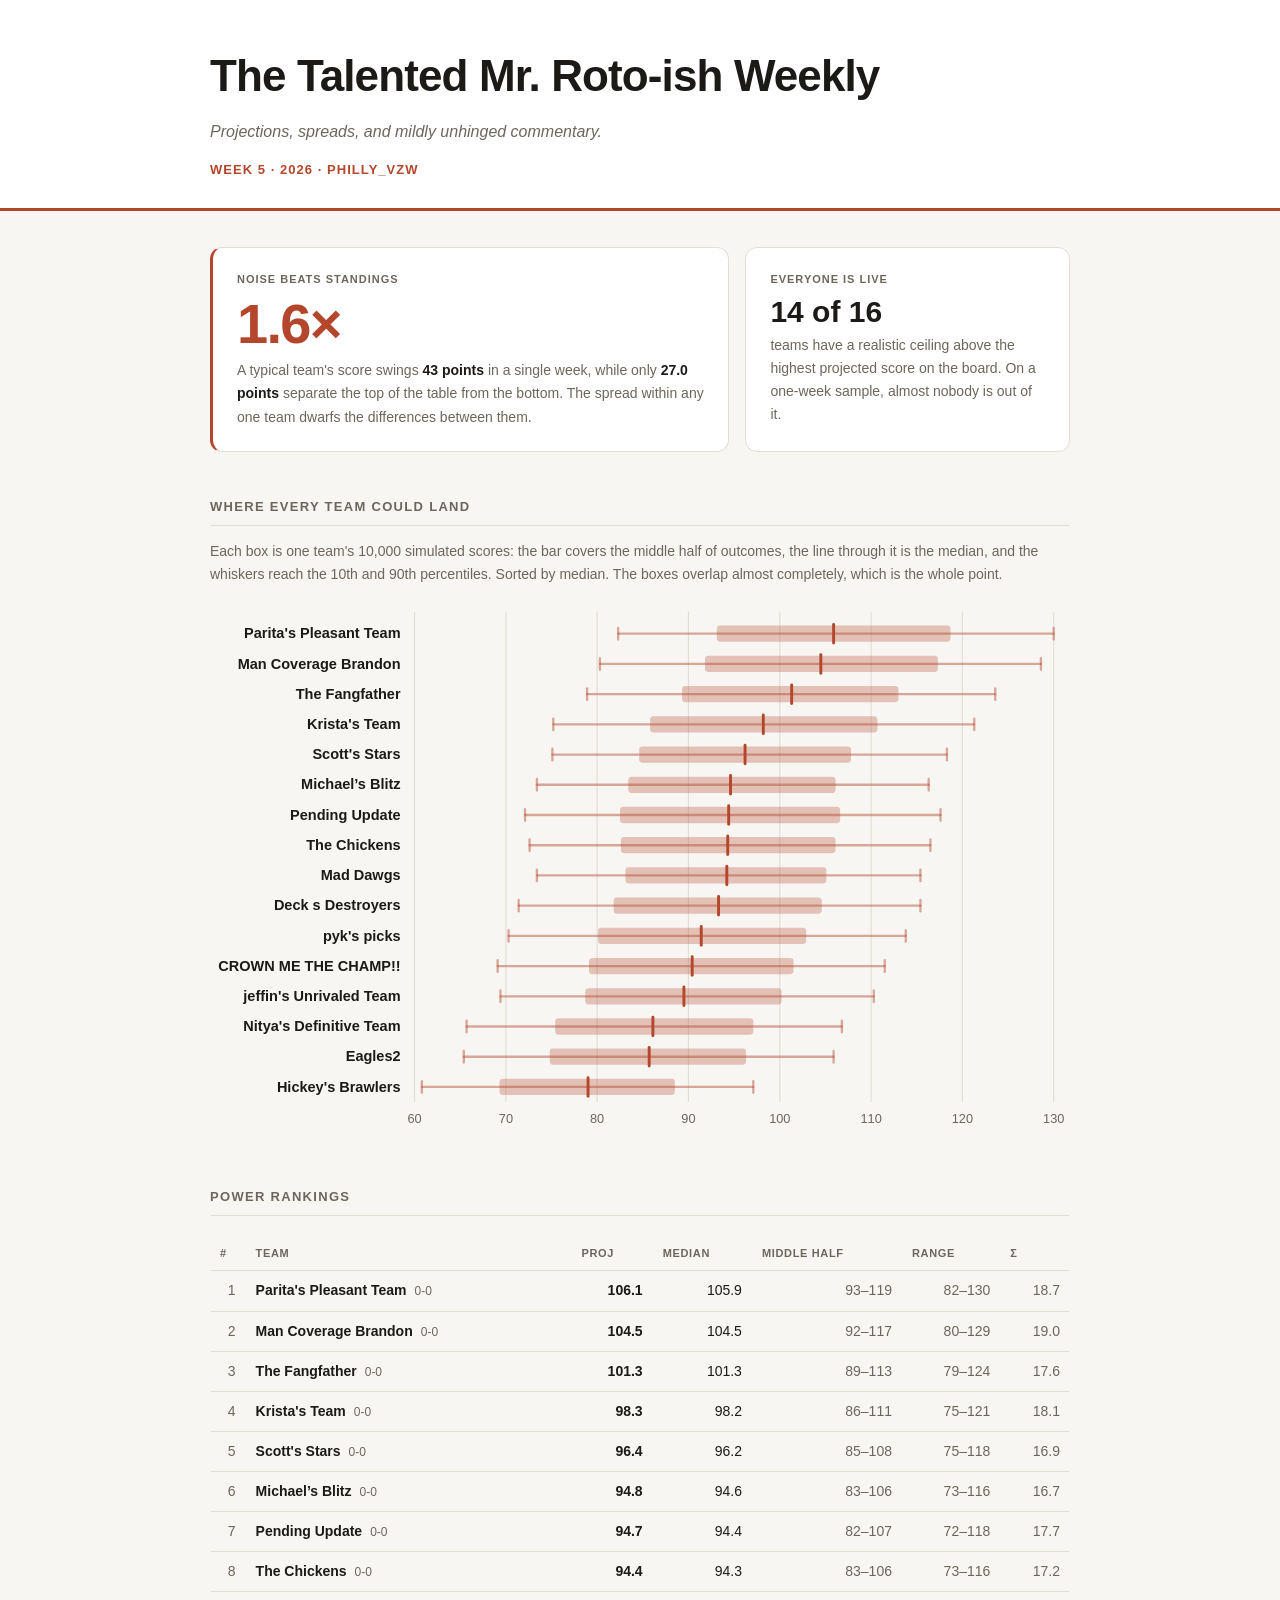
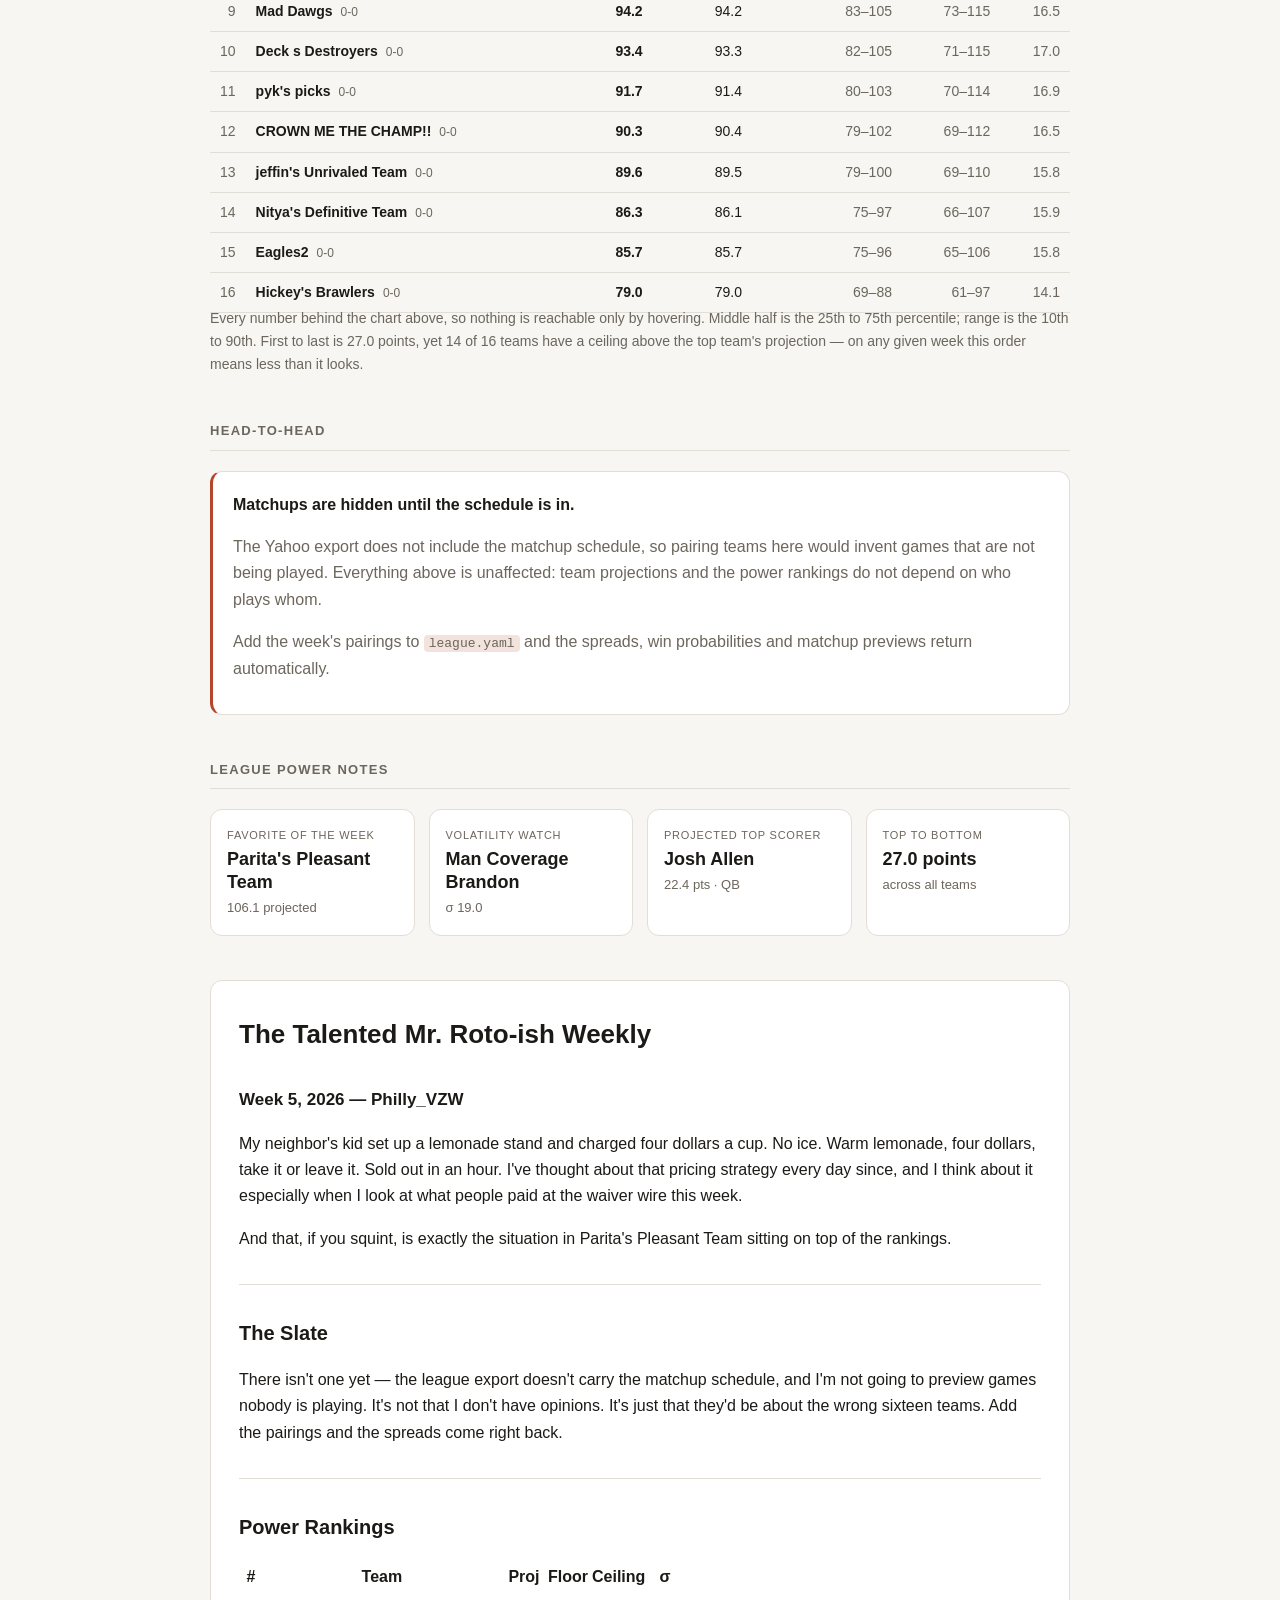
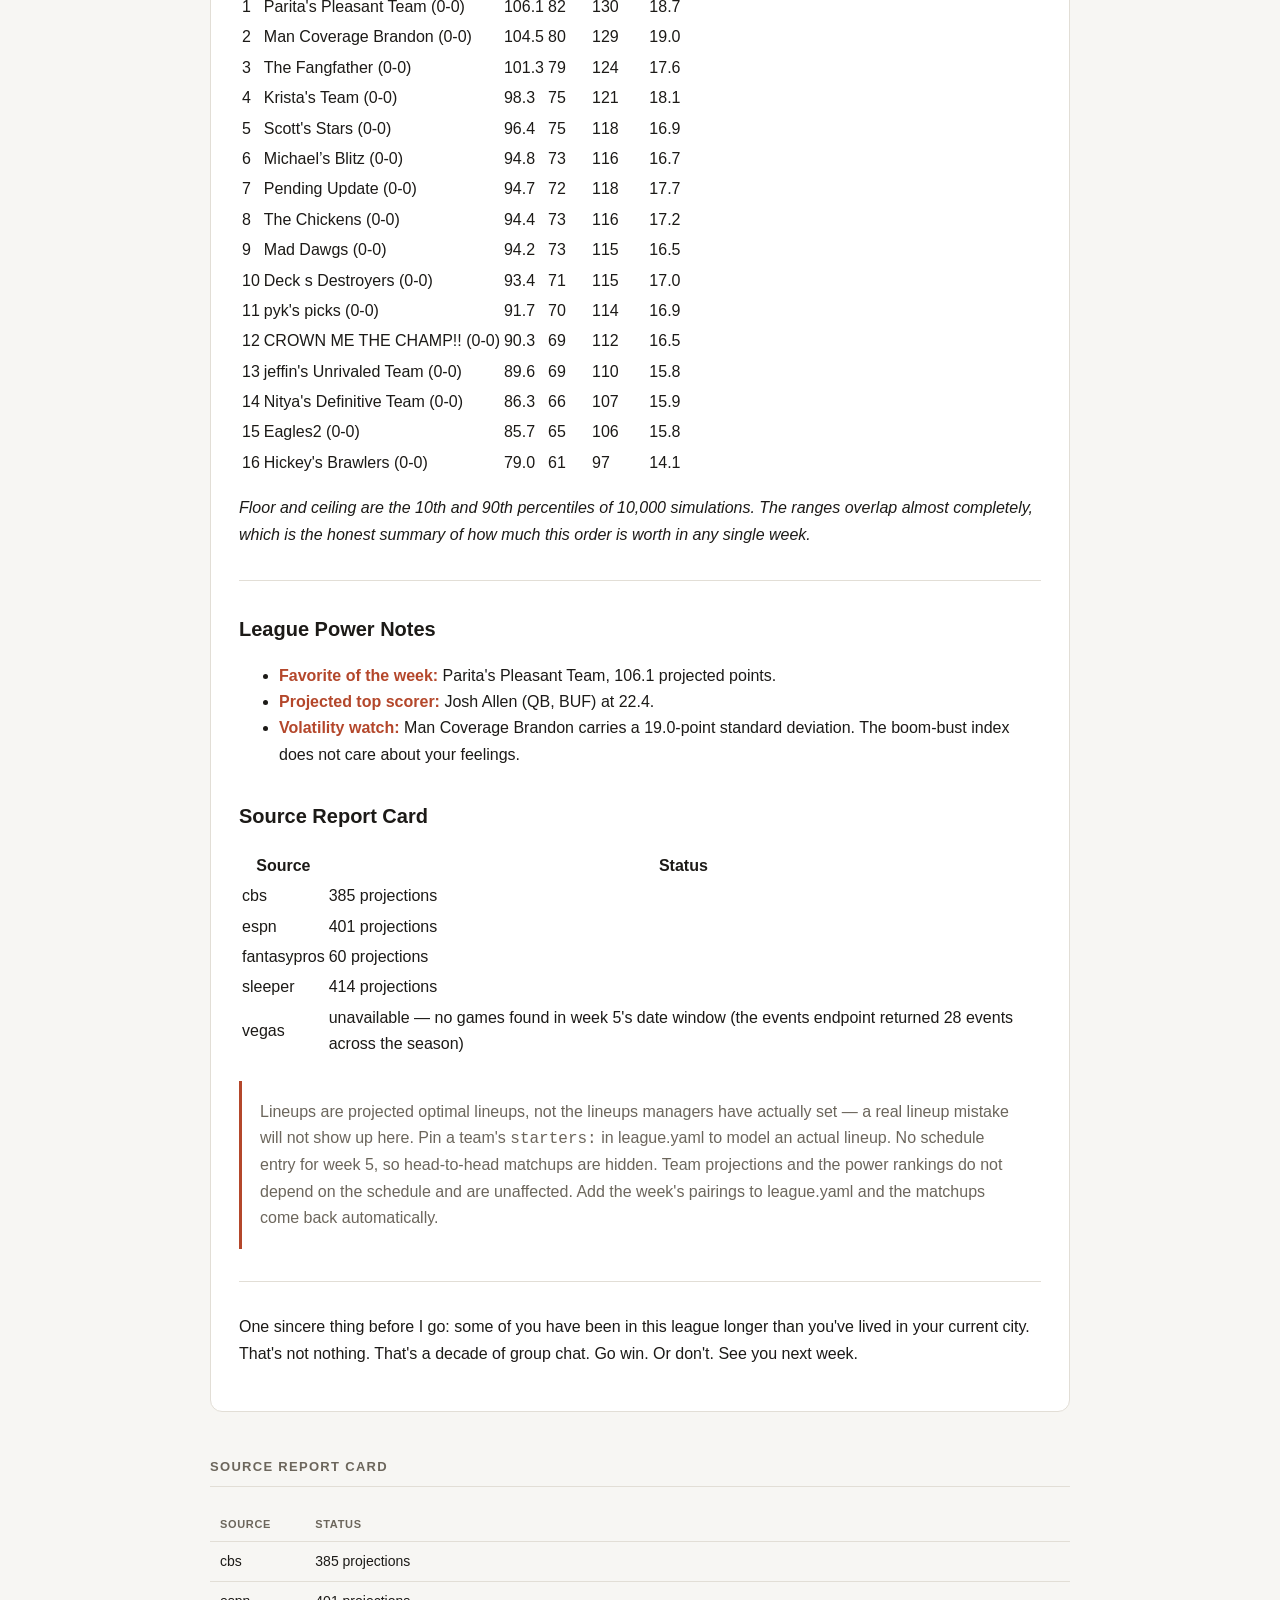
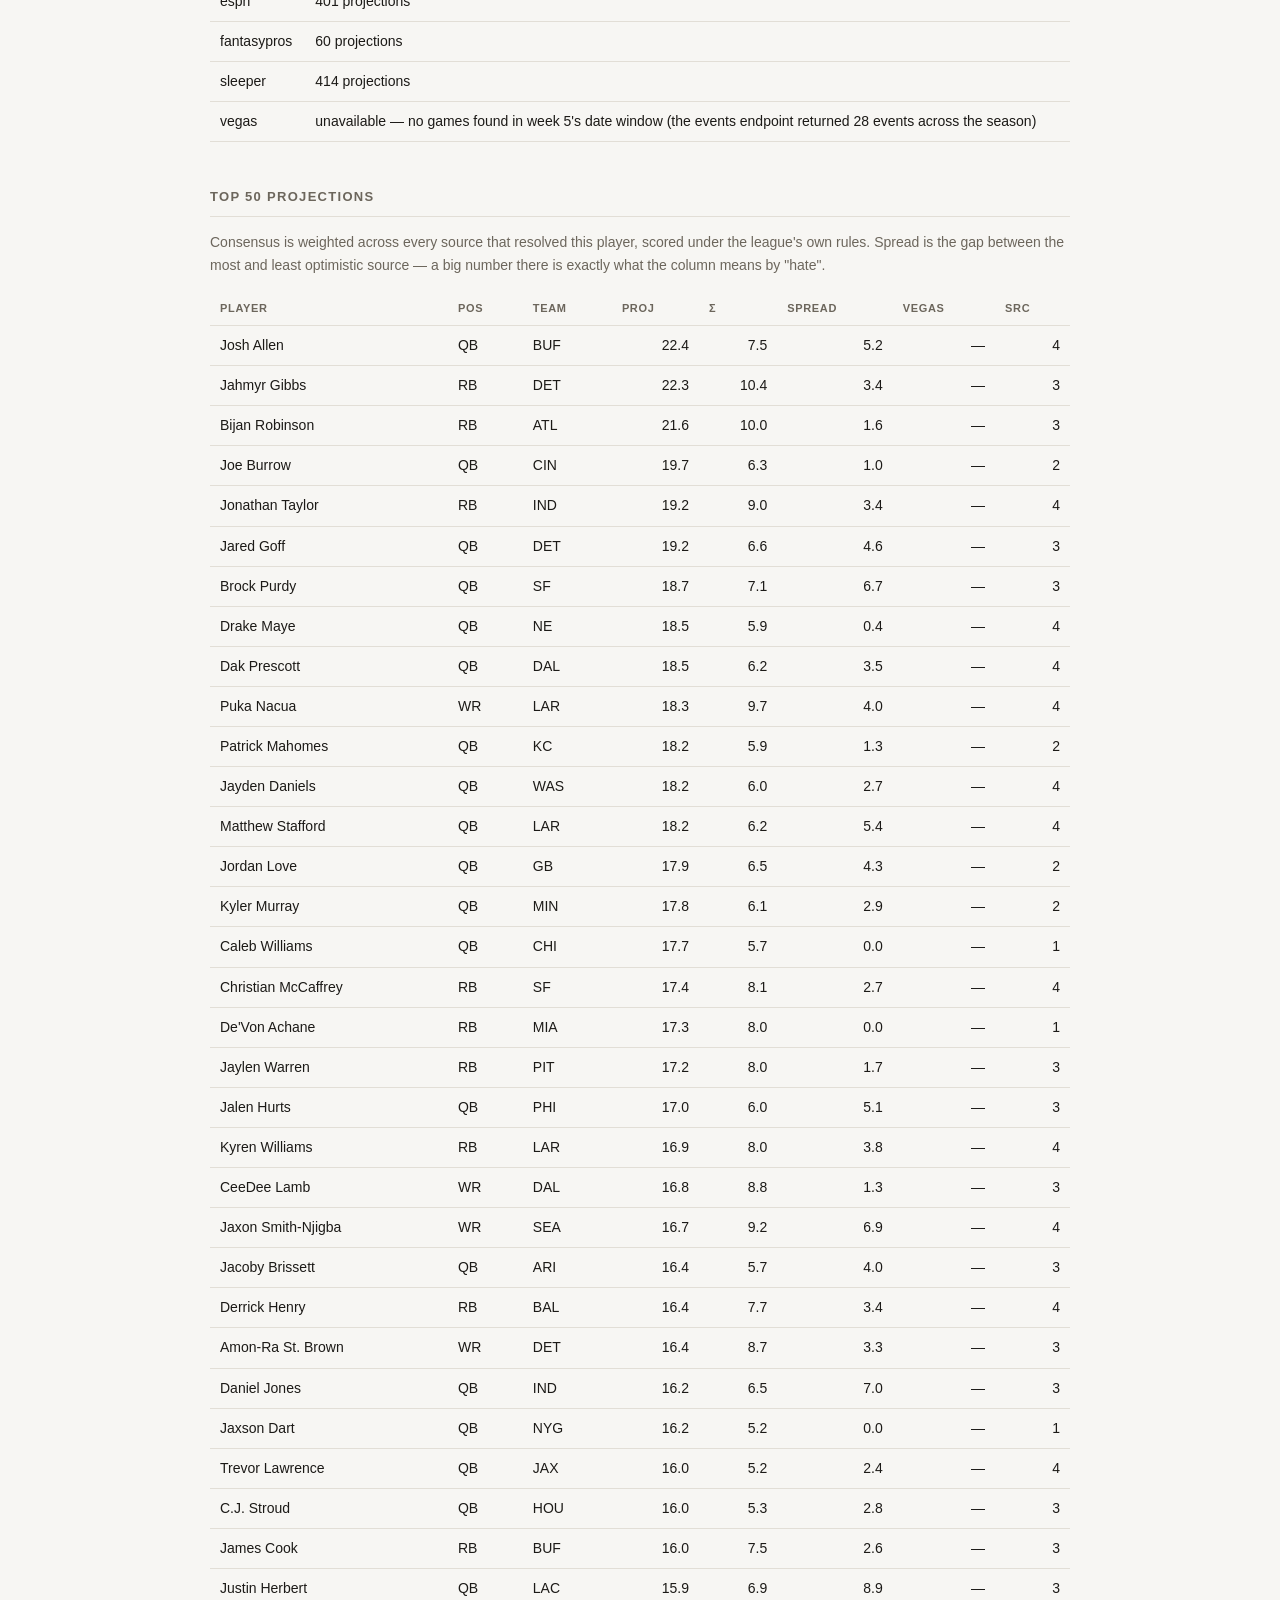
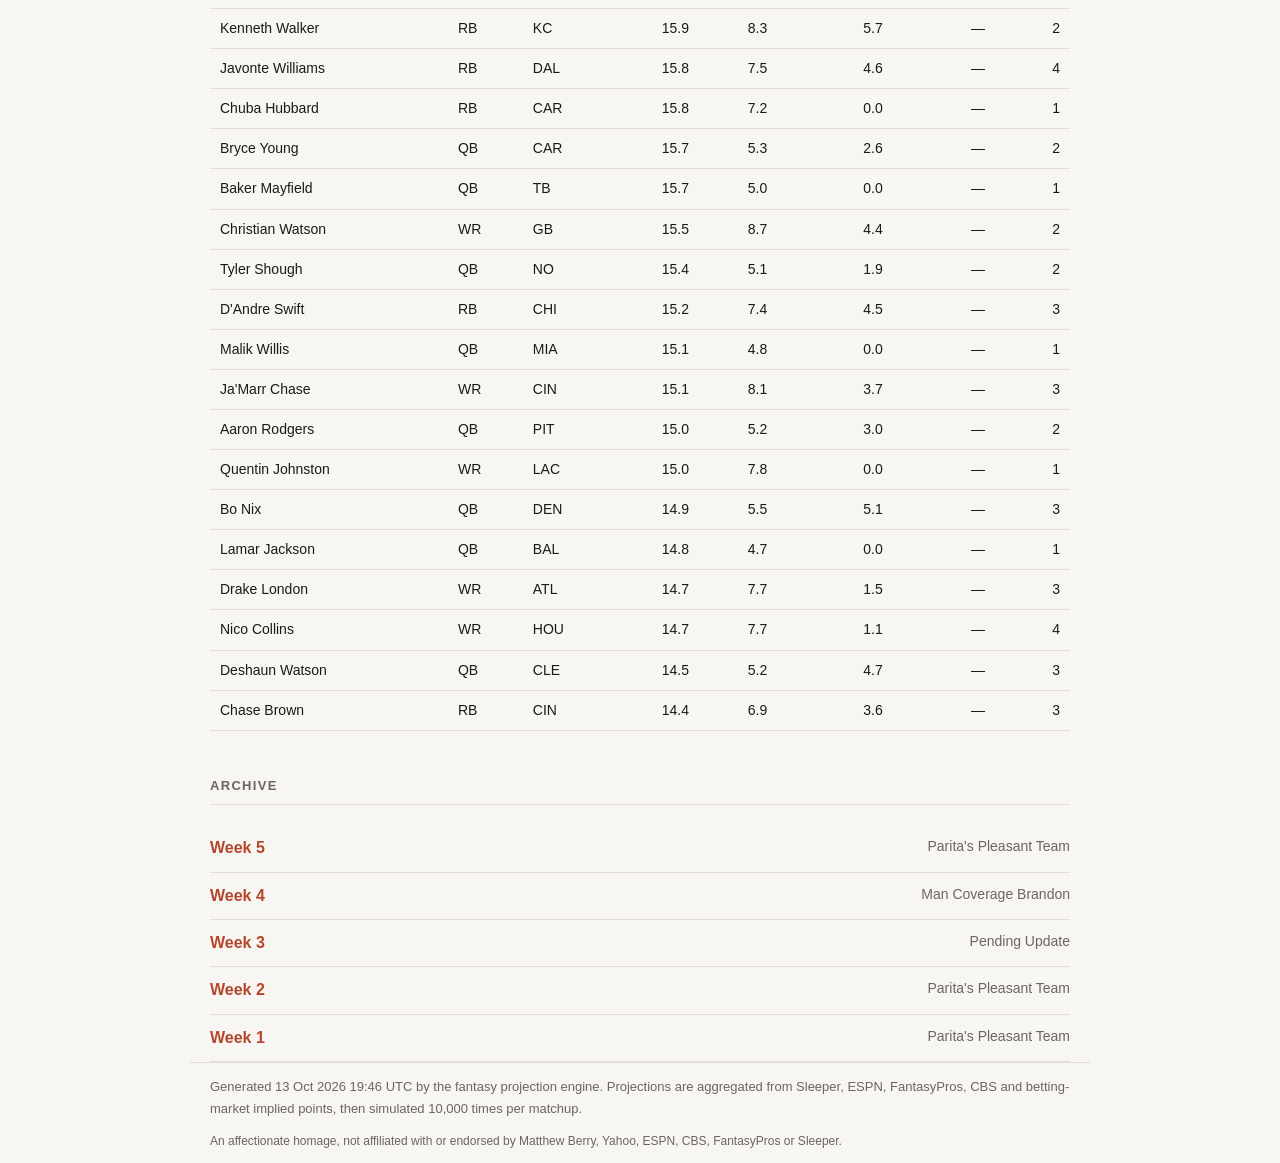
==== commit d32110a1: "Publish week 42 projections" ====
--- a/docs/index.html
+++ b/docs/index.html
@@ -3,7 +3,7 @@
 <head>
 <meta charset="utf-8">
 <meta name="viewport" content="width=device-width, initial-scale=1">
-<title>Week 4 — The Talented Mr. Roto-ish Weekly</title>
+<title>Week 5 — The Talented Mr. Roto-ish Weekly</title>
 <meta name="description" content="Projections, spreads, and mildly unhinged commentary.">
 <link rel="stylesheet" href="style.css">
 </head>
@@ -12,7 +12,7 @@
   <div class="wrap">
     <h1>The Talented Mr. Roto-ish Weekly</h1>
     <p class="tagline">Projections, spreads, and mildly unhinged commentary.</p>
-    <p class="subtitle">Week 4 · 2026 · Philly_VZW</p>
+    <p class="subtitle">Week 5 · 2026 · Philly_VZW</p>
   </div>
 </header>
 <main class="wrap">
@@ -20,44 +20,44 @@
 <section class="exec">
   <div class="exec-hero">
     <span class="exec-label">Noise beats standings</span>
-    <span class="exec-figure">2.1&times;</span>
+    <span class="exec-figure">1.6&times;</span>
     <p class="exec-sub">A typical team's score swings <strong>43 points</strong> in a
-    single week, while only <strong>20.2 points</strong> separate the top of the table from
+    single week, while only <strong>27.0 points</strong> separate the top of the table from
     the bottom. The spread within any one team dwarfs the differences between them.</p>
   </div>
   <div class="exec-tile">
     <span class="exec-label">Everyone is live</span>
-    <span class="exec-tile-figure">15 of 16</span>
+    <span class="exec-tile-figure">14 of 16</span>
     <p class="exec-sub">teams have a realistic ceiling above the highest projected score on the
     board. On a one-week sample, almost nobody is out of it.</p>
   </div>
 </section>
-<section><h2 class="section-title">Where every team could land</h2><p class="note">Each box is one team's 10,000 simulated scores: the bar covers the middle half of outcomes, the line through it is the median, and the whiskers reach the 10th and 90th percentiles. Sorted by median. The boxes overlap almost completely, which is the whole point.</p><div class="scroll bp-wrap"><svg class="boxplot" viewBox="0 0 740 466" role="list" aria-label="Projected score distribution for each team" preserveAspectRatio="xMinYMin meet"><line class="bp-grid" x1="176.0" y1="10" x2="176.0" y2="432.0"/><text class="bp-tick" x="176.0" y="450.0">60</text><line class="bp-grid" x1="254.6" y1="10" x2="254.6" y2="432.0"/><text class="bp-tick" x="254.6" y="450.0">70</text><line class="bp-grid" x1="333.1" y1="10" x2="333.1" y2="432.0"/><text class="bp-tick" x="333.1" y="450.0">80</text><line class="bp-grid" x1="411.7" y1="10" x2="411.7" y2="432.0"/><text class="bp-tick" x="411.7" y="450.0">90</text><line class="bp-grid" x1="490.3" y1="10" x2="490.3" y2="432.0"/><text class="bp-tick" x="490.3" y="450.0">100</text><line class="bp-grid" x1="568.9" y1="10" x2="568.9" y2="432.0"/><text class="bp-tick" x="568.9" y="450.0">110</text><line class="bp-grid" x1="647.4" y1="10" x2="647.4" y2="432.0"/><text class="bp-tick" x="647.4" y="450.0">120</text><line class="bp-grid" x1="726.0" y1="10" x2="726.0" y2="432.0"/><text class="bp-tick" x="726.0" y="450.0">130</text><g class="bp-row" tabindex="0" role="listitem" data-readout="Man Coverage Brandon · median 102.5 · middle half 91–114 · range 80–125 · swing 44"><rect class="bp-hit" x="4" y="16.0" width="726" height="26"/><text class="bp-name" x="164" y="33.0">Man Coverage Brandon</text><line class="bp-whisker" x1="334.7" y1="29.0" x2="683.6" y2="29.0"/><line class="bp-cap" x1="334.7" y1="24.0" x2="334.7" y2="34.0"/><line class="bp-cap" x1="683.6" y1="24.0" x2="683.6" y2="34.0"/><rect class="bp-box" x="417.2" y="22.0" width="184.6" height="14" rx="3"/><line class="bp-median" x1="509.9" y1="21.0" x2="509.9" y2="37.0"/></g><g class="bp-row" tabindex="0" role="listitem" data-readout="Krista&#x27;s Team · median 100.7 · middle half 88–113 · range 78–124 · swing 47"><rect class="bp-hit" x="4" y="42.0" width="726" height="26"/><text class="bp-name" x="164" y="59.0">Krista&#x27;s Team</text><line class="bp-whisker" x1="313.5" y1="55.0" x2="681.2" y2="55.0"/><line class="bp-cap" x1="313.5" y1="50.0" x2="313.5" y2="60.0"/><line class="bp-cap" x1="681.2" y1="50.0" x2="681.2" y2="60.0"/><rect class="bp-box" x="398.4" y="48.0" width="194.9" height="14" rx="3"/><line class="bp-median" x1="495.8" y1="47.0" x2="495.8" y2="63.0"/></g><g class="bp-row" tabindex="0" role="listitem" data-readout="Deck s Destroyers · median 100.0 · middle half 88–111 · range 77–122 · swing 45"><rect class="bp-hit" x="4" y="68.0" width="726" height="26"/><text class="bp-name" x="164" y="85.0">Deck s Destroyers</text><line class="bp-whisker" x1="308.8" y1="81.0" x2="661.6" y2="81.0"/><line class="bp-cap" x1="308.8" y1="76.0" x2="308.8" y2="86.0"/><line class="bp-cap" x1="661.6" y1="76.0" x2="661.6" y2="86.0"/><rect class="bp-box" x="392.9" y="74.0" width="187.0" height="14" rx="3"/><line class="bp-median" x1="490.3" y1="73.0" x2="490.3" y2="89.0"/></g><g class="bp-row" tabindex="0" role="listitem" data-readout="Parita&#x27;s Pleasant Team · median 98.1 · middle half 86–110 · range 76–121 · swing 45"><rect class="bp-hit" x="4" y="94.0" width="726" height="26"/><text class="bp-name" x="164" y="111.0">Parita&#x27;s Pleasant Team</text><line class="bp-whisker" x1="300.9" y1="107.0" x2="655.3" y2="107.0"/><line class="bp-cap" x1="300.9" y1="102.0" x2="300.9" y2="112.0"/><line class="bp-cap" x1="655.3" y1="102.0" x2="655.3" y2="112.0"/><rect class="bp-box" x="381.9" y="100.0" width="186.2" height="14" rx="3"/><line class="bp-median" x1="475.4" y1="99.0" x2="475.4" y2="115.0"/></g><g class="bp-row" tabindex="0" role="listitem" data-readout="The Chickens · median 94.8 · middle half 84–106 · range 74–116 · swing 42"><rect class="bp-hit" x="4" y="120.0" width="726" height="26"/><text class="bp-name" x="164" y="137.0">The Chickens</text><line class="bp-whisker" x1="282.9" y1="133.0" x2="616.0" y2="133.0"/><line class="bp-cap" x1="282.9" y1="128.0" x2="282.9" y2="138.0"/><line class="bp-cap" x1="616.0" y1="128.0" x2="616.0" y2="138.0"/><rect class="bp-box" x="361.4" y="126.0" width="173.6" height="14" rx="3"/><line class="bp-median" x1="449.4" y1="125.0" x2="449.4" y2="141.0"/></g><g class="bp-row" tabindex="0" role="listitem" data-readout="Nitya&#x27;s Definitive Team · median 94.8 · middle half 83–106 · range 73–117 · swing 44"><rect class="bp-hit" x="4" y="146.0" width="726" height="26"/><text class="bp-name" x="164" y="163.0">Nitya&#x27;s Definitive Team</text><line class="bp-whisker" x1="278.9" y1="159.0" x2="621.5" y2="159.0"/><line class="bp-cap" x1="278.9" y1="154.0" x2="278.9" y2="164.0"/><line class="bp-cap" x1="621.5" y1="154.0" x2="621.5" y2="164.0"/><rect class="bp-box" x="358.3" y="152.0" width="182.3" height="14" rx="3"/><line class="bp-median" x1="449.4" y1="151.0" x2="449.4" y2="167.0"/></g><g class="bp-row" tabindex="0" role="listitem" data-readout="Mad Dawgs · median 94.4 · middle half 84–105 · range 74–116 · swing 42"><rect class="bp-hit" x="4" y="172.0" width="726" height="26"/><text class="bp-name" x="164" y="189.0">Mad Dawgs</text><line class="bp-whisker" x1="287.6" y1="185.0" x2="613.6" y2="185.0"/><line class="bp-cap" x1="287.6" y1="180.0" x2="287.6" y2="190.0"/><line class="bp-cap" x1="613.6" y1="180.0" x2="613.6" y2="190.0"/><rect class="bp-box" x="363.0" y="178.0" width="169.7" height="14" rx="3"/><line class="bp-median" x1="446.3" y1="177.0" x2="446.3" y2="193.0"/></g><g class="bp-row" tabindex="0" role="listitem" data-readout="Pending Update · median 93.8 · middle half 82–106 · range 72–116 · swing 44"><rect class="bp-hit" x="4" y="198.0" width="726" height="26"/><text class="bp-name" x="164" y="215.0">Pending Update</text><line class="bp-whisker" x1="269.5" y1="211.0" x2="614.4" y2="211.0"/><line class="bp-cap" x1="269.5" y1="206.0" x2="269.5" y2="216.0"/><line class="bp-cap" x1="614.4" y1="206.0" x2="614.4" y2="216.0"/><rect class="bp-box" x="349.6" y="204.0" width="184.6" height="14" rx="3"/><line class="bp-median" x1="441.6" y1="203.0" x2="441.6" y2="219.0"/></g><g class="bp-row" tabindex="0" role="listitem" data-readout="Michael’s Blitz · median 92.8 · middle half 82–104 · range 72–114 · swing 42"><rect class="bp-hit" x="4" y="224.0" width="726" height="26"/><text class="bp-name" x="164" y="241.0">Michael’s Blitz</text><line class="bp-whisker" x1="271.9" y1="237.0" x2="597.9" y2="237.0"/><line class="bp-cap" x1="271.9" y1="232.0" x2="271.9" y2="242.0"/><line class="bp-cap" x1="597.9" y1="232.0" x2="597.9" y2="242.0"/><rect class="bp-box" x="348.9" y="230.0" width="171.3" height="14" rx="3"/><line class="bp-median" x1="433.7" y1="229.0" x2="433.7" y2="245.0"/></g><g class="bp-row" tabindex="0" role="listitem" data-readout="CROWN ME THE CHAMP!! · median 91.8 · middle half 79–105 · range 68–117 · swing 49"><rect class="bp-hit" x="4" y="250.0" width="726" height="26"/><text class="bp-name" x="164" y="267.0">CROWN ME THE CHAMP!!</text><line class="bp-whisker" x1="236.5" y1="263.0" x2="622.3" y2="263.0"/><line class="bp-cap" x1="236.5" y1="258.0" x2="236.5" y2="268.0"/><line class="bp-cap" x1="622.3" y1="258.0" x2="622.3" y2="268.0"/><rect class="bp-box" x="323.7" y="256.0" width="209.0" height="14" rx="3"/><line class="bp-median" x1="425.9" y1="255.0" x2="425.9" y2="271.0"/></g><g class="bp-row" tabindex="0" role="listitem" data-readout="Scott&#x27;s Stars · median 91.7 · middle half 81–103 · range 72–112 · swing 41"><rect class="bp-hit" x="4" y="276.0" width="726" height="26"/><text class="bp-name" x="164" y="293.0">Scott&#x27;s Stars</text><line class="bp-whisker" x1="267.1" y1="289.0" x2="588.5" y2="289.0"/><line class="bp-cap" x1="267.1" y1="284.0" x2="267.1" y2="294.0"/><line class="bp-cap" x1="588.5" y1="284.0" x2="588.5" y2="294.0"/><rect class="bp-box" x="342.6" y="282.0" width="168.9" height="14" rx="3"/><line class="bp-median" x1="425.1" y1="281.0" x2="425.1" y2="297.0"/></g><g class="bp-row" tabindex="0" role="listitem" data-readout="Eagles2 · median 91.2 · middle half 80–102 · range 70–113 · swing 43"><rect class="bp-hit" x="4" y="302.0" width="726" height="26"/><text class="bp-name" x="164" y="319.0">Eagles2</text><line class="bp-whisker" x1="254.6" y1="315.0" x2="589.3" y2="315.0"/><line class="bp-cap" x1="254.6" y1="310.0" x2="254.6" y2="320.0"/><line class="bp-cap" x1="589.3" y1="310.0" x2="589.3" y2="320.0"/><rect class="bp-box" x="333.9" y="308.0" width="174.4" height="14" rx="3"/><line class="bp-median" x1="421.1" y1="307.0" x2="421.1" y2="323.0"/></g><g class="bp-row" tabindex="0" role="listitem" data-readout="pyk&#x27;s picks · median 90.9 · middle half 79–103 · range 69–114 · swing 46"><rect class="bp-hit" x="4" y="328.0" width="726" height="26"/><text class="bp-name" x="164" y="345.0">pyk&#x27;s picks</text><line class="bp-whisker" x1="243.6" y1="341.0" x2="601.9" y2="341.0"/><line class="bp-cap" x1="243.6" y1="336.0" x2="243.6" y2="346.0"/><line class="bp-cap" x1="601.9" y1="336.0" x2="601.9" y2="346.0"/><rect class="bp-box" x="323.7" y="334.0" width="190.1" height="14" rx="3"/><line class="bp-median" x1="418.8" y1="333.0" x2="418.8" y2="349.0"/></g><g class="bp-row" tabindex="0" role="listitem" data-readout="The Fangfather · median 90.8 · middle half 79–102 · range 70–112 · swing 42"><rect class="bp-hit" x="4" y="354.0" width="726" height="26"/><text class="bp-name" x="164" y="371.0">The Fangfather</text><line class="bp-whisker" x1="251.4" y1="367.0" x2="584.6" y2="367.0"/><line class="bp-cap" x1="251.4" y1="362.0" x2="251.4" y2="372.0"/><line class="bp-cap" x1="584.6" y1="362.0" x2="584.6" y2="372.0"/><rect class="bp-box" x="326.9" y="360.0" width="176.0" height="14" rx="3"/><line class="bp-median" x1="418.0" y1="359.0" x2="418.0" y2="375.0"/></g><g class="bp-row" tabindex="0" role="listitem" data-readout="jeffin&#x27;s Unrivaled Team · median 89.4 · middle half 78–100 · range 69–110 · swing 41"><rect class="bp-hit" x="4" y="380.0" width="726" height="26"/><text class="bp-name" x="164" y="397.0">jeffin&#x27;s Unrivaled Team</text><line class="bp-whisker" x1="245.1" y1="393.0" x2="567.3" y2="393.0"/><line class="bp-cap" x1="245.1" y1="388.0" x2="245.1" y2="398.0"/><line class="bp-cap" x1="567.3" y1="388.0" x2="567.3" y2="398.0"/><rect class="bp-box" x="319.0" y="386.0" width="172.9" height="14" rx="3"/><line class="bp-median" x1="407.0" y1="385.0" x2="407.0" y2="401.0"/></g><g class="bp-row" tabindex="0" role="listitem" data-readout="Hickey&#x27;s Brawlers · median 82.1 · middle half 72–92 · range 63–102 · swing 39"><rect class="bp-hit" x="4" y="406.0" width="726" height="26"/><text class="bp-name" x="164" y="423.0">Hickey&#x27;s Brawlers</text><line class="bp-whisker" x1="198.0" y1="419.0" x2="502.1" y2="419.0"/><line class="bp-cap" x1="198.0" y1="414.0" x2="198.0" y2="424.0"/><line class="bp-cap" x1="502.1" y1="414.0" x2="502.1" y2="424.0"/><rect class="bp-box" x="270.3" y="412.0" width="160.3" height="14" rx="3"/><line class="bp-median" x1="349.6" y1="411.0" x2="349.6" y2="427.0"/></g></svg></div><div class="bp-tip" id="bp-tip" role="status" aria-live="polite" hidden></div></section>
-<section><h2 class="section-title">Power Rankings</h2><div class="scroll"><table class="data rankings"><thead><tr><th class='num'>#</th><th>Team</th><th class='num'>Proj</th><th class='num'>Median</th><th class='num'>Middle half</th><th class='num'>Range</th><th class='num'>&sigma;</th></tr></thead><tbody><tr><td class='num rank'>1</td><td class='rank-team'>Man Coverage Brandon<span class='rank-record'>0-0</span></td><td class='num strong'>102.4</td><td class='num'>102.5</td><td class='num muted'>91&ndash;114</td><td class='num muted'>80&ndash;125</td><td class='num muted'>17.4</td></tr><tr><td class='num rank'>2</td><td class='rank-team'>Krista&#x27;s Team<span class='rank-record'>0-0</span></td><td class='num strong'>100.8</td><td class='num'>100.7</td><td class='num muted'>88&ndash;113</td><td class='num muted'>78&ndash;124</td><td class='num muted'>18.2</td></tr><tr><td class='num rank'>3</td><td class='rank-team'>Deck s Destroyers<span class='rank-record'>0-0</span></td><td class='num strong'>99.7</td><td class='num'>100.0</td><td class='num muted'>88&ndash;111</td><td class='num muted'>77&ndash;122</td><td class='num muted'>17.4</td></tr><tr><td class='num rank'>4</td><td class='rank-team'>Parita&#x27;s Pleasant Team<span class='rank-record'>0-0</span></td><td class='num strong'>98.2</td><td class='num'>98.1</td><td class='num muted'>86&ndash;110</td><td class='num muted'>76&ndash;121</td><td class='num muted'>17.5</td></tr><tr><td class='num rank'>5</td><td class='rank-team'>Nitya&#x27;s Definitive Team<span class='rank-record'>0-0</span></td><td class='num strong'>94.9</td><td class='num'>94.8</td><td class='num muted'>83&ndash;106</td><td class='num muted'>73&ndash;117</td><td class='num muted'>17.0</td></tr><tr><td class='num rank'>6</td><td class='rank-team'>Mad Dawgs<span class='rank-record'>0-0</span></td><td class='num strong'>94.8</td><td class='num'>94.4</td><td class='num muted'>84&ndash;105</td><td class='num muted'>74&ndash;116</td><td class='num muted'>16.2</td></tr><tr><td class='num rank'>7</td><td class='rank-team'>The Chickens<span class='rank-record'>0-0</span></td><td class='num strong'>94.8</td><td class='num'>94.8</td><td class='num muted'>84&ndash;106</td><td class='num muted'>74&ndash;116</td><td class='num muted'>16.5</td></tr><tr><td class='num rank'>8</td><td class='rank-team'>Pending Update<span class='rank-record'>0-0</span></td><td class='num strong'>93.9</td><td class='num'>93.8</td><td class='num muted'>82&ndash;106</td><td class='num muted'>72&ndash;116</td><td class='num muted'>17.2</td></tr><tr><td class='num rank'>9</td><td class='rank-team'>Michael’s Blitz<span class='rank-record'>0-0</span></td><td class='num strong'>92.9</td><td class='num'>92.8</td><td class='num muted'>82&ndash;104</td><td class='num muted'>72&ndash;114</td><td class='num muted'>16.2</td></tr><tr><td class='num rank'>10</td><td class='rank-team'>CROWN ME THE CHAMP!!<span class='rank-record'>0-0</span></td><td class='num strong'>92.2</td><td class='num'>91.8</td><td class='num muted'>79&ndash;105</td><td class='num muted'>68&ndash;117</td><td class='num muted'>19.3</td></tr><tr><td class='num rank'>11</td><td class='rank-team'>Scott&#x27;s Stars<span class='rank-record'>0-0</span></td><td class='num strong'>92.0</td><td class='num'>91.7</td><td class='num muted'>81&ndash;103</td><td class='num muted'>72&ndash;112</td><td class='num muted'>15.9</td></tr><tr><td class='num rank'>12</td><td class='rank-team'>Eagles2<span class='rank-record'>0-0</span></td><td class='num strong'>91.3</td><td class='num'>91.2</td><td class='num muted'>80&ndash;102</td><td class='num muted'>70&ndash;113</td><td class='num muted'>16.5</td></tr><tr><td class='num rank'>13</td><td class='rank-team'>pyk&#x27;s picks<span class='rank-record'>0-0</span></td><td class='num strong'>91.1</td><td class='num'>90.9</td><td class='num muted'>79&ndash;103</td><td class='num muted'>69&ndash;114</td><td class='num muted'>17.8</td></tr><tr><td class='num rank'>14</td><td class='rank-team'>The Fangfather<span class='rank-record'>0-0</span></td><td class='num strong'>90.7</td><td class='num'>90.8</td><td class='num muted'>79&ndash;102</td><td class='num muted'>70&ndash;112</td><td class='num muted'>16.7</td></tr><tr><td class='num rank'>15</td><td class='rank-team'>jeffin&#x27;s Unrivaled Team<span class='rank-record'>0-0</span></td><td class='num strong'>89.4</td><td class='num'>89.4</td><td class='num muted'>78&ndash;100</td><td class='num muted'>69&ndash;110</td><td class='num muted'>15.9</td></tr><tr><td class='num rank'>16</td><td class='rank-team'>Hickey&#x27;s Brawlers<span class='rank-record'>0-0</span></td><td class='num strong'>82.2</td><td class='num'>82.1</td><td class='num muted'>72&ndash;92</td><td class='num muted'>63&ndash;102</td><td class='num muted'>15.0</td></tr></tbody></table></div><p class="note">Every number behind the chart above, so nothing is reachable only by hovering. Middle half is the 25th to 75th percentile; range is the 10th to 90th. First to last is 20.2 points, yet 15 of 16 teams have a ceiling above the top team's projection — on any given week this order means less than it looks.</p></section>
+<section><h2 class="section-title">Where every team could land</h2><p class="note">Each box is one team's 10,000 simulated scores: the bar covers the middle half of outcomes, the line through it is the median, and the whiskers reach the 10th and 90th percentiles. Sorted by median. The boxes overlap almost completely, which is the whole point.</p><div class="scroll bp-wrap"><svg class="boxplot" viewBox="0 0 740 466" role="list" aria-label="Projected score distribution for each team" preserveAspectRatio="xMinYMin meet"><line class="bp-grid" x1="176.0" y1="10" x2="176.0" y2="432.0"/><text class="bp-tick" x="176.0" y="450.0">60</text><line class="bp-grid" x1="254.6" y1="10" x2="254.6" y2="432.0"/><text class="bp-tick" x="254.6" y="450.0">70</text><line class="bp-grid" x1="333.1" y1="10" x2="333.1" y2="432.0"/><text class="bp-tick" x="333.1" y="450.0">80</text><line class="bp-grid" x1="411.7" y1="10" x2="411.7" y2="432.0"/><text class="bp-tick" x="411.7" y="450.0">90</text><line class="bp-grid" x1="490.3" y1="10" x2="490.3" y2="432.0"/><text class="bp-tick" x="490.3" y="450.0">100</text><line class="bp-grid" x1="568.9" y1="10" x2="568.9" y2="432.0"/><text class="bp-tick" x="568.9" y="450.0">110</text><line class="bp-grid" x1="647.4" y1="10" x2="647.4" y2="432.0"/><text class="bp-tick" x="647.4" y="450.0">120</text><line class="bp-grid" x1="726.0" y1="10" x2="726.0" y2="432.0"/><text class="bp-tick" x="726.0" y="450.0">130</text><g class="bp-row" tabindex="0" role="listitem" data-readout="Parita&#x27;s Pleasant Team · median 105.9 · middle half 93–119 · range 82–130 · swing 48"><rect class="bp-hit" x="4" y="16.0" width="726" height="26"/><text class="bp-name" x="164" y="33.0">Parita&#x27;s Pleasant Team</text><line class="bp-whisker" x1="351.2" y1="29.0" x2="726.0" y2="29.0"/><line class="bp-cap" x1="351.2" y1="24.0" x2="351.2" y2="34.0"/><line class="bp-cap" x1="726.0" y1="24.0" x2="726.0" y2="34.0"/><rect class="bp-box" x="436.1" y="22.0" width="201.1" height="14" rx="3"/><line class="bp-median" x1="536.6" y1="21.0" x2="536.6" y2="37.0"/></g><g class="bp-row" tabindex="0" role="listitem" data-readout="Man Coverage Brandon · median 104.5 · middle half 92–117 · range 80–129 · swing 48"><rect class="bp-hit" x="4" y="42.0" width="726" height="26"/><text class="bp-name" x="164" y="59.0">Man Coverage Brandon</text><line class="bp-whisker" x1="335.5" y1="55.0" x2="715.0" y2="55.0"/><line class="bp-cap" x1="335.5" y1="50.0" x2="335.5" y2="60.0"/><line class="bp-cap" x1="715.0" y1="50.0" x2="715.0" y2="60.0"/><rect class="bp-box" x="425.9" y="48.0" width="200.4" height="14" rx="3"/><line class="bp-median" x1="525.6" y1="47.0" x2="525.6" y2="63.0"/></g><g class="bp-row" tabindex="0" role="listitem" data-readout="The Fangfather · median 101.3 · middle half 89–113 · range 79–124 · swing 45"><rect class="bp-hit" x="4" y="68.0" width="726" height="26"/><text class="bp-name" x="164" y="85.0">The Fangfather</text><line class="bp-whisker" x1="324.5" y1="81.0" x2="675.7" y2="81.0"/><line class="bp-cap" x1="324.5" y1="76.0" x2="324.5" y2="86.0"/><line class="bp-cap" x1="675.7" y1="76.0" x2="675.7" y2="86.0"/><rect class="bp-box" x="406.2" y="74.0" width="186.2" height="14" rx="3"/><line class="bp-median" x1="500.5" y1="73.0" x2="500.5" y2="89.0"/></g><g class="bp-row" tabindex="0" role="listitem" data-readout="Krista&#x27;s Team · median 98.2 · middle half 86–111 · range 75–121 · swing 46"><rect class="bp-hit" x="4" y="94.0" width="726" height="26"/><text class="bp-name" x="164" y="111.0">Krista&#x27;s Team</text><line class="bp-whisker" x1="295.4" y1="107.0" x2="657.6" y2="107.0"/><line class="bp-cap" x1="295.4" y1="102.0" x2="295.4" y2="112.0"/><line class="bp-cap" x1="657.6" y1="102.0" x2="657.6" y2="112.0"/><rect class="bp-box" x="378.7" y="100.0" width="195.6" height="14" rx="3"/><line class="bp-median" x1="476.1" y1="99.0" x2="476.1" y2="115.0"/></g><g class="bp-row" tabindex="0" role="listitem" data-readout="Scott&#x27;s Stars · median 96.2 · middle half 85–108 · range 75–118 · swing 43"><rect class="bp-hit" x="4" y="120.0" width="726" height="26"/><text class="bp-name" x="164" y="137.0">Scott&#x27;s Stars</text><line class="bp-whisker" x1="294.6" y1="133.0" x2="634.1" y2="133.0"/><line class="bp-cap" x1="294.6" y1="128.0" x2="294.6" y2="138.0"/><line class="bp-cap" x1="634.1" y1="128.0" x2="634.1" y2="138.0"/><rect class="bp-box" x="369.3" y="126.0" width="182.3" height="14" rx="3"/><line class="bp-median" x1="460.4" y1="125.0" x2="460.4" y2="141.0"/></g><g class="bp-row" tabindex="0" role="listitem" data-readout="Michael’s Blitz · median 94.6 · middle half 83–106 · range 73–116 · swing 43"><rect class="bp-hit" x="4" y="146.0" width="726" height="26"/><text class="bp-name" x="164" y="163.0">Michael’s Blitz</text><line class="bp-whisker" x1="281.3" y1="159.0" x2="618.4" y2="159.0"/><line class="bp-cap" x1="281.3" y1="154.0" x2="281.3" y2="164.0"/><line class="bp-cap" x1="618.4" y1="154.0" x2="618.4" y2="164.0"/><rect class="bp-box" x="359.9" y="152.0" width="178.4" height="14" rx="3"/><line class="bp-median" x1="447.9" y1="151.0" x2="447.9" y2="167.0"/></g><g class="bp-row" tabindex="0" role="listitem" data-readout="Pending Update · median 94.4 · middle half 82–107 · range 72–118 · swing 46"><rect class="bp-hit" x="4" y="172.0" width="726" height="26"/><text class="bp-name" x="164" y="189.0">Pending Update</text><line class="bp-whisker" x1="271.1" y1="185.0" x2="628.6" y2="185.0"/><line class="bp-cap" x1="271.1" y1="180.0" x2="271.1" y2="190.0"/><line class="bp-cap" x1="628.6" y1="180.0" x2="628.6" y2="190.0"/><rect class="bp-box" x="352.8" y="178.0" width="189.4" height="14" rx="3"/><line class="bp-median" x1="446.3" y1="177.0" x2="446.3" y2="193.0"/></g><g class="bp-row" tabindex="0" role="listitem" data-readout="The Chickens · median 94.3 · middle half 83–106 · range 73–116 · swing 44"><rect class="bp-hit" x="4" y="198.0" width="726" height="26"/><text class="bp-name" x="164" y="215.0">The Chickens</text><line class="bp-whisker" x1="275.0" y1="211.0" x2="619.9" y2="211.0"/><line class="bp-cap" x1="275.0" y1="206.0" x2="275.0" y2="216.0"/><line class="bp-cap" x1="619.9" y1="206.0" x2="619.9" y2="216.0"/><rect class="bp-box" x="353.6" y="204.0" width="184.6" height="14" rx="3"/><line class="bp-median" x1="445.5" y1="203.0" x2="445.5" y2="219.0"/></g><g class="bp-row" tabindex="0" role="listitem" data-readout="Mad Dawgs · median 94.2 · middle half 83–105 · range 73–115 · swing 42"><rect class="bp-hit" x="4" y="224.0" width="726" height="26"/><text class="bp-name" x="164" y="241.0">Mad Dawgs</text><line class="bp-whisker" x1="281.3" y1="237.0" x2="611.3" y2="237.0"/><line class="bp-cap" x1="281.3" y1="232.0" x2="281.3" y2="242.0"/><line class="bp-cap" x1="611.3" y1="232.0" x2="611.3" y2="242.0"/><rect class="bp-box" x="357.5" y="230.0" width="172.9" height="14" rx="3"/><line class="bp-median" x1="444.7" y1="229.0" x2="444.7" y2="245.0"/></g><g class="bp-row" tabindex="0" role="listitem" data-readout="Deck s Destroyers · median 93.3 · middle half 82–105 · range 71–115 · swing 44"><rect class="bp-hit" x="4" y="250.0" width="726" height="26"/><text class="bp-name" x="164" y="267.0">Deck s Destroyers</text><line class="bp-whisker" x1="265.6" y1="263.0" x2="611.3" y2="263.0"/><line class="bp-cap" x1="265.6" y1="258.0" x2="265.6" y2="268.0"/><line class="bp-cap" x1="611.3" y1="258.0" x2="611.3" y2="268.0"/><rect class="bp-box" x="347.3" y="256.0" width="179.1" height="14" rx="3"/><line class="bp-median" x1="437.6" y1="255.0" x2="437.6" y2="271.0"/></g><g class="bp-row" tabindex="0" role="listitem" data-readout="pyk&#x27;s picks · median 91.4 · middle half 80–103 · range 70–114 · swing 44"><rect class="bp-hit" x="4" y="276.0" width="726" height="26"/><text class="bp-name" x="164" y="293.0">pyk&#x27;s picks</text><line class="bp-whisker" x1="256.9" y1="289.0" x2="598.7" y2="289.0"/><line class="bp-cap" x1="256.9" y1="284.0" x2="256.9" y2="294.0"/><line class="bp-cap" x1="598.7" y1="284.0" x2="598.7" y2="294.0"/><rect class="bp-box" x="333.9" y="282.0" width="179.1" height="14" rx="3"/><line class="bp-median" x1="422.7" y1="281.0" x2="422.7" y2="297.0"/></g><g class="bp-row" tabindex="0" role="listitem" data-readout="CROWN ME THE CHAMP!! · median 90.4 · middle half 79–102 · range 69–112 · swing 42"><rect class="bp-hit" x="4" y="302.0" width="726" height="26"/><text class="bp-name" x="164" y="319.0">CROWN ME THE CHAMP!!</text><line class="bp-whisker" x1="247.5" y1="315.0" x2="580.6" y2="315.0"/><line class="bp-cap" x1="247.5" y1="310.0" x2="247.5" y2="320.0"/><line class="bp-cap" x1="580.6" y1="310.0" x2="580.6" y2="320.0"/><rect class="bp-box" x="326.1" y="308.0" width="176.0" height="14" rx="3"/><line class="bp-median" x1="414.9" y1="307.0" x2="414.9" y2="323.0"/></g><g class="bp-row" tabindex="0" role="listitem" data-readout="jeffin&#x27;s Unrivaled Team · median 89.5 · middle half 79–100 · range 69–110 · swing 41"><rect class="bp-hit" x="4" y="328.0" width="726" height="26"/><text class="bp-name" x="164" y="345.0">jeffin&#x27;s Unrivaled Team</text><line class="bp-whisker" x1="249.9" y1="341.0" x2="571.2" y2="341.0"/><line class="bp-cap" x1="249.9" y1="336.0" x2="249.9" y2="346.0"/><line class="bp-cap" x1="571.2" y1="336.0" x2="571.2" y2="346.0"/><rect class="bp-box" x="322.9" y="334.0" width="168.9" height="14" rx="3"/><line class="bp-median" x1="407.8" y1="333.0" x2="407.8" y2="349.0"/></g><g class="bp-row" tabindex="0" role="listitem" data-readout="Nitya&#x27;s Definitive Team · median 86.1 · middle half 75–97 · range 66–107 · swing 41"><rect class="bp-hit" x="4" y="354.0" width="726" height="26"/><text class="bp-name" x="164" y="371.0">Nitya&#x27;s Definitive Team</text><line class="bp-whisker" x1="220.8" y1="367.0" x2="543.7" y2="367.0"/><line class="bp-cap" x1="220.8" y1="362.0" x2="220.8" y2="372.0"/><line class="bp-cap" x1="543.7" y1="362.0" x2="543.7" y2="372.0"/><rect class="bp-box" x="297.0" y="360.0" width="170.5" height="14" rx="3"/><line class="bp-median" x1="381.1" y1="359.0" x2="381.1" y2="375.0"/></g><g class="bp-row" tabindex="0" role="listitem" data-readout="Eagles2 · median 85.7 · middle half 75–96 · range 65–106 · swing 40"><rect class="bp-hit" x="4" y="380.0" width="726" height="26"/><text class="bp-name" x="164" y="397.0">Eagles2</text><line class="bp-whisker" x1="218.4" y1="393.0" x2="536.6" y2="393.0"/><line class="bp-cap" x1="218.4" y1="388.0" x2="218.4" y2="398.0"/><line class="bp-cap" x1="536.6" y1="388.0" x2="536.6" y2="398.0"/><rect class="bp-box" x="292.3" y="386.0" width="168.9" height="14" rx="3"/><line class="bp-median" x1="377.9" y1="385.0" x2="377.9" y2="401.0"/></g><g class="bp-row" tabindex="0" role="listitem" data-readout="Hickey&#x27;s Brawlers · median 79.0 · middle half 69–88 · range 61–97 · swing 36"><rect class="bp-hit" x="4" y="406.0" width="726" height="26"/><text class="bp-name" x="164" y="423.0">Hickey&#x27;s Brawlers</text><line class="bp-whisker" x1="182.3" y1="419.0" x2="467.5" y2="419.0"/><line class="bp-cap" x1="182.3" y1="414.0" x2="182.3" y2="424.0"/><line class="bp-cap" x1="467.5" y1="414.0" x2="467.5" y2="424.0"/><rect class="bp-box" x="249.1" y="412.0" width="150.9" height="14" rx="3"/><line class="bp-median" x1="325.3" y1="411.0" x2="325.3" y2="427.0"/></g></svg></div><div class="bp-tip" id="bp-tip" role="status" aria-live="polite" hidden></div></section>
+<section><h2 class="section-title">Power Rankings</h2><div class="scroll"><table class="data rankings"><thead><tr><th class='num'>#</th><th>Team</th><th class='num'>Proj</th><th class='num'>Median</th><th class='num'>Middle half</th><th class='num'>Range</th><th class='num'>&sigma;</th></tr></thead><tbody><tr><td class='num rank'>1</td><td class='rank-team'>Parita&#x27;s Pleasant Team<span class='rank-record'>0-0</span></td><td class='num strong'>106.1</td><td class='num'>105.9</td><td class='num muted'>93&ndash;119</td><td class='num muted'>82&ndash;130</td><td class='num muted'>18.7</td></tr><tr><td class='num rank'>2</td><td class='rank-team'>Man Coverage Brandon<span class='rank-record'>0-0</span></td><td class='num strong'>104.5</td><td class='num'>104.5</td><td class='num muted'>92&ndash;117</td><td class='num muted'>80&ndash;129</td><td class='num muted'>19.0</td></tr><tr><td class='num rank'>3</td><td class='rank-team'>The Fangfather<span class='rank-record'>0-0</span></td><td class='num strong'>101.3</td><td class='num'>101.3</td><td class='num muted'>89&ndash;113</td><td class='num muted'>79&ndash;124</td><td class='num muted'>17.6</td></tr><tr><td class='num rank'>4</td><td class='rank-team'>Krista&#x27;s Team<span class='rank-record'>0-0</span></td><td class='num strong'>98.3</td><td class='num'>98.2</td><td class='num muted'>86&ndash;111</td><td class='num muted'>75&ndash;121</td><td class='num muted'>18.1</td></tr><tr><td class='num rank'>5</td><td class='rank-team'>Scott&#x27;s Stars<span class='rank-record'>0-0</span></td><td class='num strong'>96.4</td><td class='num'>96.2</td><td class='num muted'>85&ndash;108</td><td class='num muted'>75&ndash;118</td><td class='num muted'>16.9</td></tr><tr><td class='num rank'>6</td><td class='rank-team'>Michael’s Blitz<span class='rank-record'>0-0</span></td><td class='num strong'>94.8</td><td class='num'>94.6</td><td class='num muted'>83&ndash;106</td><td class='num muted'>73&ndash;116</td><td class='num muted'>16.7</td></tr><tr><td class='num rank'>7</td><td class='rank-team'>Pending Update<span class='rank-record'>0-0</span></td><td class='num strong'>94.7</td><td class='num'>94.4</td><td class='num muted'>82&ndash;107</td><td class='num muted'>72&ndash;118</td><td class='num muted'>17.7</td></tr><tr><td class='num rank'>8</td><td class='rank-team'>The Chickens<span class='rank-record'>0-0</span></td><td class='num strong'>94.4</td><td class='num'>94.3</td><td class='num muted'>83&ndash;106</td><td class='num muted'>73&ndash;116</td><td class='num muted'>17.2</td></tr><tr><td class='num rank'>9</td><td class='rank-team'>Mad Dawgs<span class='rank-record'>0-0</span></td><td class='num strong'>94.2</td><td class='num'>94.2</td><td class='num muted'>83&ndash;105</td><td class='num muted'>73&ndash;115</td><td class='num muted'>16.5</td></tr><tr><td class='num rank'>10</td><td class='rank-team'>Deck s Destroyers<span class='rank-record'>0-0</span></td><td class='num strong'>93.4</td><td class='num'>93.3</td><td class='num muted'>82&ndash;105</td><td class='num muted'>71&ndash;115</td><td class='num muted'>17.0</td></tr><tr><td class='num rank'>11</td><td class='rank-team'>pyk&#x27;s picks<span class='rank-record'>0-0</span></td><td class='num strong'>91.7</td><td class='num'>91.4</td><td class='num muted'>80&ndash;103</td><td class='num muted'>70&ndash;114</td><td class='num muted'>16.9</td></tr><tr><td class='num rank'>12</td><td class='rank-team'>CROWN ME THE CHAMP!!<span class='rank-record'>0-0</span></td><td class='num strong'>90.3</td><td class='num'>90.4</td><td class='num muted'>79&ndash;102</td><td class='num muted'>69&ndash;112</td><td class='num muted'>16.5</td></tr><tr><td class='num rank'>13</td><td class='rank-team'>jeffin&#x27;s Unrivaled Team<span class='rank-record'>0-0</span></td><td class='num strong'>89.6</td><td class='num'>89.5</td><td class='num muted'>79&ndash;100</td><td class='num muted'>69&ndash;110</td><td class='num muted'>15.8</td></tr><tr><td class='num rank'>14</td><td class='rank-team'>Nitya&#x27;s Definitive Team<span class='rank-record'>0-0</span></td><td class='num strong'>86.3</td><td class='num'>86.1</td><td class='num muted'>75&ndash;97</td><td class='num muted'>66&ndash;107</td><td class='num muted'>15.9</td></tr><tr><td class='num rank'>15</td><td class='rank-team'>Eagles2<span class='rank-record'>0-0</span></td><td class='num strong'>85.7</td><td class='num'>85.7</td><td class='num muted'>75&ndash;96</td><td class='num muted'>65&ndash;106</td><td class='num muted'>15.8</td></tr><tr><td class='num rank'>16</td><td class='rank-team'>Hickey&#x27;s Brawlers<span class='rank-record'>0-0</span></td><td class='num strong'>79.0</td><td class='num'>79.0</td><td class='num muted'>69&ndash;88</td><td class='num muted'>61&ndash;97</td><td class='num muted'>14.1</td></tr></tbody></table></div><p class="note">Every number behind the chart above, so nothing is reachable only by hovering. Middle half is the 25th to 75th percentile; range is the 10th to 90th. First to last is 27.0 points, yet 14 of 16 teams have a ceiling above the top team's projection — on any given week this order means less than it looks.</p></section>
 <section><h2 class="section-title">Head-to-Head</h2><div class="pending"><p><strong>Matchups are hidden until the schedule is in.</strong></p><p>The Yahoo export does not include the matchup schedule, so pairing teams here would invent games that are not being played. Everything above is unaffected: team projections and the power rankings do not depend on who plays whom.</p><p>Add the week's pairings to <code>league.yaml</code> and the spreads, win probabilities and matchup previews return automatically.</p></div></section>
-<section><h2 class="section-title">League Power Notes</h2><div class="tiles"><div class="tile"><span class="tile-label">Favorite of the week</span><span class="tile-value">Man Coverage Brandon</span><span class="tile-sub">102.4 projected</span></div><div class="tile"><span class="tile-label">Volatility watch</span><span class="tile-value">CROWN ME THE CHAMP!!</span><span class="tile-sub">&sigma; 19.3</span></div><div class="tile"><span class="tile-label">Projected top scorer</span><span class="tile-value">Jahmyr Gibbs</span><span class="tile-sub">21.6 pts · RB</span></div><div class="tile"><span class="tile-label">Top to bottom</span><span class="tile-value">20.2 points</span><span class="tile-sub">across all teams</span></div></div></section>
+<section><h2 class="section-title">League Power Notes</h2><div class="tiles"><div class="tile"><span class="tile-label">Favorite of the week</span><span class="tile-value">Parita&#x27;s Pleasant Team</span><span class="tile-sub">106.1 projected</span></div><div class="tile"><span class="tile-label">Volatility watch</span><span class="tile-value">Man Coverage Brandon</span><span class="tile-sub">&sigma; 19.0</span></div><div class="tile"><span class="tile-label">Projected top scorer</span><span class="tile-value">Josh Allen</span><span class="tile-sub">22.4 pts · QB</span></div><div class="tile"><span class="tile-label">Top to bottom</span><span class="tile-value">27.0 points</span><span class="tile-sub">across all teams</span></div></div></section>
 <section class="column"><h1>The Talented Mr. Roto-ish Weekly</h1>
-<h3>Week 4, 2026 — Philly_VZW</h3>
-<p>I tried to assemble a piece of furniture without the instructions because I am a grown adult with a spatial imagination. Four hours later I had a bookshelf with a confident lean and three screws left over that I've decided were optional. Sometimes the process is wrong and the outcome is fine. Sometimes it's the other way around. Anyway, here's your week.</p>
-<p>I tell you all of that so I can tell you this: Man Coverage Brandon sitting on top of the rankings is the game of the week.</p>
+<h3>Week 5, 2026 — Philly_VZW</h3>
+<p>My neighbor's kid set up a lemonade stand and charged four dollars a cup. No ice. Warm lemonade, four dollars, take it or leave it. Sold out in an hour. I've thought about that pricing strategy every day since, and I think about it especially when I look at what people paid at the waiver wire this week.</p>
+<p>And that, if you squint, is exactly the situation in Parita's Pleasant Team sitting on top of the rankings.</p>
 <hr>
 <h2>The Slate</h2>
 <p>There isn't one yet — the league export doesn't carry the matchup schedule, and I'm not going to preview games nobody is playing. It's not that I don't have opinions. It's just that they'd be about the wrong sixteen teams. Add the pairings and the spreads come right back.</p>
 <hr>
 <h2>Power Rankings</h2>
-<table><thead><tr><th>#</th><th>Team</th><th>Proj</th><th>Floor</th><th>Ceiling</th><th>σ</th></tr></thead><tbody><tr><td>1</td><td>Man Coverage Brandon (0-0)</td><td>102.4</td><td>80</td><td>125</td><td>17.4</td></tr><tr><td>2</td><td>Krista's Team (0-0)</td><td>100.8</td><td>78</td><td>124</td><td>18.2</td></tr><tr><td>3</td><td>Deck s Destroyers (0-0)</td><td>99.7</td><td>77</td><td>122</td><td>17.4</td></tr><tr><td>4</td><td>Parita's Pleasant Team (0-0)</td><td>98.2</td><td>76</td><td>121</td><td>17.5</td></tr><tr><td>5</td><td>Nitya's Definitive Team (0-0)</td><td>94.9</td><td>73</td><td>117</td><td>17.0</td></tr><tr><td>6</td><td>Mad Dawgs (0-0)</td><td>94.8</td><td>74</td><td>116</td><td>16.2</td></tr><tr><td>7</td><td>The Chickens (0-0)</td><td>94.8</td><td>74</td><td>116</td><td>16.5</td></tr><tr><td>8</td><td>Pending Update (0-0)</td><td>93.9</td><td>72</td><td>116</td><td>17.2</td></tr><tr><td>9</td><td>Michael’s Blitz (0-0)</td><td>92.9</td><td>72</td><td>114</td><td>16.2</td></tr><tr><td>10</td><td>CROWN ME THE CHAMP!! (0-0)</td><td>92.2</td><td>68</td><td>117</td><td>19.3</td></tr><tr><td>11</td><td>Scott's Stars (0-0)</td><td>92.0</td><td>72</td><td>112</td><td>15.9</td></tr><tr><td>12</td><td>Eagles2 (0-0)</td><td>91.3</td><td>70</td><td>113</td><td>16.5</td></tr><tr><td>13</td><td>pyk's picks (0-0)</td><td>91.1</td><td>69</td><td>114</td><td>17.8</td></tr><tr><td>14</td><td>The Fangfather (0-0)</td><td>90.7</td><td>70</td><td>112</td><td>16.7</td></tr><tr><td>15</td><td>jeffin's Unrivaled Team (0-0)</td><td>89.4</td><td>69</td><td>110</td><td>15.9</td></tr><tr><td>16</td><td>Hickey's Brawlers (0-0)</td><td>82.2</td><td>63</td><td>102</td><td>15.0</td></tr></tbody></table>
+<table><thead><tr><th>#</th><th>Team</th><th>Proj</th><th>Floor</th><th>Ceiling</th><th>σ</th></tr></thead><tbody><tr><td>1</td><td>Parita's Pleasant Team (0-0)</td><td>106.1</td><td>82</td><td>130</td><td>18.7</td></tr><tr><td>2</td><td>Man Coverage Brandon (0-0)</td><td>104.5</td><td>80</td><td>129</td><td>19.0</td></tr><tr><td>3</td><td>The Fangfather (0-0)</td><td>101.3</td><td>79</td><td>124</td><td>17.6</td></tr><tr><td>4</td><td>Krista's Team (0-0)</td><td>98.3</td><td>75</td><td>121</td><td>18.1</td></tr><tr><td>5</td><td>Scott's Stars (0-0)</td><td>96.4</td><td>75</td><td>118</td><td>16.9</td></tr><tr><td>6</td><td>Michael’s Blitz (0-0)</td><td>94.8</td><td>73</td><td>116</td><td>16.7</td></tr><tr><td>7</td><td>Pending Update (0-0)</td><td>94.7</td><td>72</td><td>118</td><td>17.7</td></tr><tr><td>8</td><td>The Chickens (0-0)</td><td>94.4</td><td>73</td><td>116</td><td>17.2</td></tr><tr><td>9</td><td>Mad Dawgs (0-0)</td><td>94.2</td><td>73</td><td>115</td><td>16.5</td></tr><tr><td>10</td><td>Deck s Destroyers (0-0)</td><td>93.4</td><td>71</td><td>115</td><td>17.0</td></tr><tr><td>11</td><td>pyk's picks (0-0)</td><td>91.7</td><td>70</td><td>114</td><td>16.9</td></tr><tr><td>12</td><td>CROWN ME THE CHAMP!! (0-0)</td><td>90.3</td><td>69</td><td>112</td><td>16.5</td></tr><tr><td>13</td><td>jeffin's Unrivaled Team (0-0)</td><td>89.6</td><td>69</td><td>110</td><td>15.8</td></tr><tr><td>14</td><td>Nitya's Definitive Team (0-0)</td><td>86.3</td><td>66</td><td>107</td><td>15.9</td></tr><tr><td>15</td><td>Eagles2 (0-0)</td><td>85.7</td><td>65</td><td>106</td><td>15.8</td></tr><tr><td>16</td><td>Hickey's Brawlers (0-0)</td><td>79.0</td><td>61</td><td>97</td><td>14.1</td></tr></tbody></table>
 <p><em>Floor and ceiling are the 10th and 90th percentiles of 10,000 simulations. The ranges overlap almost completely, which is the honest summary of how much this order is worth in any single week.</em></p>
 <hr>
 <h2>League Power Notes</h2>
-<ul><li><strong>Favorite of the week:</strong> Man Coverage Brandon, 102.4 projected points.</li><li><strong>Projected top scorer:</strong> Jahmyr Gibbs (RB, DET) at 21.6.</li><li><strong>Volatility watch:</strong> CROWN ME THE CHAMP!! carries a 19.3-point standard deviation. The boom-bust index does not care about your feelings.</li></ul>
+<ul><li><strong>Favorite of the week:</strong> Parita's Pleasant Team, 106.1 projected points.</li><li><strong>Projected top scorer:</strong> Josh Allen (QB, BUF) at 22.4.</li><li><strong>Volatility watch:</strong> Man Coverage Brandon carries a 19.0-point standard deviation. The boom-bust index does not care about your feelings.</li></ul>
 <h2>Source Report Card</h2>
-<table><thead><tr><th>Source</th><th>Status</th></tr></thead><tbody><tr><td>cbs</td><td>392 projections</td></tr><tr><td>espn</td><td>448 projections</td></tr><tr><td>fantasypros</td><td>60 projections</td></tr><tr><td>sleeper</td><td>433 projections</td></tr><tr><td>vegas</td><td>unavailable — no games found in week 4's date window (the events endpoint returned 15 events across the season)</td></tr></tbody></table>
-<blockquote><p>Lineups are projected optimal lineups, not the lineups managers have actually set — a real lineup mistake will not show up here. Pin a team's <code>starters:</code> in league.yaml to model an actual lineup. No schedule entry for week 4, so head-to-head matchups are hidden. Team projections and the power rankings do not depend on the schedule and are unaffected. Add the week's pairings to league.yaml and the matchups come back automatically.</p></blockquote>
+<table><thead><tr><th>Source</th><th>Status</th></tr></thead><tbody><tr><td>cbs</td><td>385 projections</td></tr><tr><td>espn</td><td>401 projections</td></tr><tr><td>fantasypros</td><td>60 projections</td></tr><tr><td>sleeper</td><td>414 projections</td></tr><tr><td>vegas</td><td>unavailable — no games found in week 5's date window (the events endpoint returned 28 events across the season)</td></tr></tbody></table>
+<blockquote><p>Lineups are projected optimal lineups, not the lineups managers have actually set — a real lineup mistake will not show up here. Pin a team's <code>starters:</code> in league.yaml to model an actual lineup. No schedule entry for week 5, so head-to-head matchups are hidden. Team projections and the power rankings do not depend on the schedule and are unaffected. Add the week's pairings to league.yaml and the matchups come back automatically.</p></blockquote>
 <hr>
-<p>Truthfully? The best part of this whole thing isn't the trophy, it's that someone texts you at 1 p.m. on a Sunday for no reason at all. Cherish the stupid league. Alright, I'm out.</p></section>
-<section><h2 class="section-title">Source Report Card</h2><table class="data"><thead><tr><th>Source</th><th>Status</th></tr></thead><tbody><tr><td>cbs</td><td>392 projections</td></tr><tr><td>espn</td><td>448 projections</td></tr><tr><td>fantasypros</td><td>60 projections</td></tr><tr><td>sleeper</td><td>433 projections</td></tr><tr><td>vegas</td><td>unavailable — no games found in week 4&#x27;s date window (the events endpoint returned 15 events across the season)</td></tr></tbody></table></section>
-<section><h2 class="section-title">Top 50 Projections</h2><p class="note">Consensus is weighted across every source that resolved this player, scored under the league's own rules. Spread is the gap between the most and least optimistic source — a big number there is exactly what the column means by "hate".</p><div class="scroll"><table class="data"><thead><tr><th>Player</th><th>Pos</th><th>Team</th><th>Proj</th><th>&sigma;</th><th>Spread</th><th>Vegas</th><th>Src</th></tr></thead><tbody><tr><td>Jahmyr Gibbs</td><td>RB</td><td>DET</td><td class='num'>21.6</td><td class='num'>10.4</td><td class='num'>7.1</td><td class='num'>&mdash;</td><td class='num'>4</td></tr><tr><td>Josh Allen</td><td>QB</td><td>BUF</td><td class='num'>21.6</td><td class='num'>7.3</td><td class='num'>4.8</td><td class='num'>&mdash;</td><td class='num'>4</td></tr><tr><td>Patrick Mahomes</td><td>QB</td><td>KC</td><td class='num'>19.9</td><td class='num'>6.4</td><td class='num'>1.7</td><td class='num'>&mdash;</td><td class='num'>3</td></tr><tr><td>Bijan Robinson</td><td>RB</td><td>ATL</td><td class='num'>19.7</td><td class='num'>9.2</td><td class='num'>3.3</td><td class='num'>&mdash;</td><td class='num'>4</td></tr><tr><td>Caleb Williams</td><td>QB</td><td>CHI</td><td class='num'>19.6</td><td class='num'>6.3</td><td class='num'>0.0</td><td class='num'>&mdash;</td><td class='num'>1</td></tr><tr><td>Justin Fields</td><td>QB</td><td>KC</td><td class='num'>19.5</td><td class='num'>6.2</td><td class='num'>0.0</td><td class='num'>&mdash;</td><td class='num'>1</td></tr><tr><td>Joe Burrow</td><td>QB</td><td>CIN</td><td class='num'>19.1</td><td class='num'>6.2</td><td class='num'>2.1</td><td class='num'>&mdash;</td><td class='num'>3</td></tr><tr><td>Jonathan Taylor</td><td>RB</td><td>IND</td><td class='num'>19.1</td><td class='num'>8.9</td><td class='num'>2.5</td><td class='num'>&mdash;</td><td class='num'>4</td></tr><tr><td>C.J. Stroud</td><td>QB</td><td>HOU</td><td class='num'>17.8</td><td class='num'>5.7</td><td class='num'>0.7</td><td class='num'>&mdash;</td><td class='num'>3</td></tr><tr><td>Brock Purdy</td><td>QB</td><td>SF</td><td class='num'>17.7</td><td class='num'>5.9</td><td class='num'>4.2</td><td class='num'>&mdash;</td><td class='num'>4</td></tr><tr><td>Trevor Lawrence</td><td>QB</td><td>JAX</td><td class='num'>17.6</td><td class='num'>6.0</td><td class='num'>3.7</td><td class='num'>&mdash;</td><td class='num'>4</td></tr><tr><td>Jalen Hurts</td><td>QB</td><td>PHI</td><td class='num'>17.5</td><td class='num'>6.2</td><td class='num'>4.6</td><td class='num'>&mdash;</td><td class='num'>3</td></tr><tr><td>Baker Mayfield</td><td>QB</td><td>TB</td><td class='num'>17.5</td><td class='num'>5.6</td><td class='num'>0.0</td><td class='num'>&mdash;</td><td class='num'>1</td></tr><tr><td>Jaxon Smith-Njigba</td><td>WR</td><td>SEA</td><td class='num'>17.5</td><td class='num'>9.6</td><td class='num'>6.0</td><td class='num'>&mdash;</td><td class='num'>4</td></tr><tr><td>Jared Goff</td><td>QB</td><td>DET</td><td class='num'>17.4</td><td class='num'>5.9</td><td class='num'>4.3</td><td class='num'>&mdash;</td><td class='num'>4</td></tr><tr><td>Drake Maye</td><td>QB</td><td>NE</td><td class='num'>17.4</td><td class='num'>5.6</td><td class='num'>0.9</td><td class='num'>&mdash;</td><td class='num'>3</td></tr><tr><td>Derrick Henry</td><td>RB</td><td>BAL</td><td class='num'>17.4</td><td class='num'>8.1</td><td class='num'>2.6</td><td class='num'>&mdash;</td><td class='num'>4</td></tr><tr><td>Bryce Young</td><td>QB</td><td>CAR</td><td class='num'>17.4</td><td class='num'>5.9</td><td class='num'>3.5</td><td class='num'>&mdash;</td><td class='num'>3</td></tr><tr><td>Dak Prescott</td><td>QB</td><td>DAL</td><td class='num'>17.4</td><td class='num'>6.6</td><td class='num'>7.2</td><td class='num'>&mdash;</td><td class='num'>3</td></tr><tr><td>Jordan Love</td><td>QB</td><td>GB</td><td class='num'>17.2</td><td class='num'>5.7</td><td class='num'>2.2</td><td class='num'>&mdash;</td><td class='num'>3</td></tr><tr><td>Josh Jacobs</td><td>RB</td><td>GB</td><td class='num'>17.2</td><td class='num'>7.9</td><td class='num'>0.0</td><td class='num'>&mdash;</td><td class='num'>1</td></tr><tr><td>De&#x27;Von Achane</td><td>RB</td><td>MIA</td><td class='num'>17.2</td><td class='num'>7.9</td><td class='num'>0.0</td><td class='num'>&mdash;</td><td class='num'>1</td></tr><tr><td>Bo Nix</td><td>QB</td><td>DEN</td><td class='num'>17.1</td><td class='num'>5.8</td><td class='num'>3.5</td><td class='num'>&mdash;</td><td class='num'>3</td></tr><tr><td>Lamar Jackson</td><td>QB</td><td>BAL</td><td class='num'>16.9</td><td class='num'>11.7</td><td class='num'>21.9</td><td class='num'>&mdash;</td><td class='num'>4</td></tr><tr><td>Christian McCaffrey</td><td>RB</td><td>SF</td><td class='num'>16.8</td><td class='num'>8.3</td><td class='num'>7.3</td><td class='num'>&mdash;</td><td class='num'>4</td></tr><tr><td>Puka Nacua</td><td>WR</td><td>LAR</td><td class='num'>16.7</td><td class='num'>8.7</td><td class='num'>1.7</td><td class='num'>&mdash;</td><td class='num'>4</td></tr><tr><td>Kyler Murray</td><td>QB</td><td>MIN</td><td class='num'>16.6</td><td class='num'>5.4</td><td class='num'>2.5</td><td class='num'>&mdash;</td><td class='num'>4</td></tr><tr><td>Tyler Shough</td><td>QB</td><td>NO</td><td class='num'>16.6</td><td class='num'>5.5</td><td class='num'>3.3</td><td class='num'>&mdash;</td><td class='num'>3</td></tr><tr><td>Jacoby Brissett</td><td>QB</td><td>ARI</td><td class='num'>16.4</td><td class='num'>5.5</td><td class='num'>2.1</td><td class='num'>&mdash;</td><td class='num'>2</td></tr><tr><td>Matthew Stafford</td><td>QB</td><td>LAR</td><td class='num'>16.4</td><td class='num'>5.3</td><td class='num'>1.5</td><td class='num'>&mdash;</td><td class='num'>3</td></tr><tr><td>Daniel Jones</td><td>QB</td><td>IND</td><td class='num'>16.3</td><td class='num'>5.4</td><td class='num'>2.7</td><td class='num'>&mdash;</td><td class='num'>3</td></tr><tr><td>Jayden Daniels</td><td>QB</td><td>WAS</td><td class='num'>16.0</td><td class='num'>5.1</td><td class='num'>0.0</td><td class='num'>&mdash;</td><td class='num'>1</td></tr><tr><td>James Cook</td><td>RB</td><td>BUF</td><td class='num'>15.9</td><td class='num'>7.5</td><td class='num'>3.6</td><td class='num'>&mdash;</td><td class='num'>4</td></tr><tr><td>Amon-Ra St. Brown</td><td>WR</td><td>DET</td><td class='num'>15.8</td><td class='num'>8.4</td><td class='num'>3.3</td><td class='num'>&mdash;</td><td class='num'>4</td></tr><tr><td>Jaylen Warren</td><td>RB</td><td>PIT</td><td class='num'>15.5</td><td class='num'>7.3</td><td class='num'>2.8</td><td class='num'>&mdash;</td><td class='num'>3</td></tr><tr><td>Nico Collins</td><td>WR</td><td>HOU</td><td class='num'>15.4</td><td class='num'>8.1</td><td class='num'>3.7</td><td class='num'>&mdash;</td><td class='num'>4</td></tr><tr><td>Kenneth Walker</td><td>RB</td><td>KC</td><td class='num'>15.3</td><td class='num'>7.8</td><td class='num'>6.3</td><td class='num'>&mdash;</td><td class='num'>3</td></tr><tr><td>CeeDee Lamb</td><td>WR</td><td>DAL</td><td class='num'>15.3</td><td class='num'>8.3</td><td class='num'>4.1</td><td class='num'>&mdash;</td><td class='num'>3</td></tr><tr><td>Justin Herbert</td><td>QB</td><td>LAC</td><td class='num'>15.1</td><td class='num'>5.8</td><td class='num'>5.7</td><td class='num'>&mdash;</td><td class='num'>3</td></tr><tr><td>Kyren Williams</td><td>RB</td><td>LAR</td><td class='num'>14.9</td><td class='num'>7.2</td><td class='num'>4.2</td><td class='num'>&mdash;</td><td class='num'>3</td></tr><tr><td>Geno Smith</td><td>QB</td><td>NYJ</td><td class='num'>14.8</td><td class='num'>5.3</td><td class='num'>4.6</td><td class='num'>&mdash;</td><td class='num'>3</td></tr><tr><td>Chase Brown</td><td>RB</td><td>CIN</td><td class='num'>14.8</td><td class='num'>7.0</td><td class='num'>4.5</td><td class='num'>&mdash;</td><td class='num'>4</td></tr><tr><td>Tyler Huntley</td><td>QB</td><td>BAL</td><td class='num'>14.8</td><td class='num'>4.7</td><td class='num'>0.0</td><td class='num'>&mdash;</td><td class='num'>1</td></tr><tr><td>Sam Darnold</td><td>QB</td><td>SEA</td><td class='num'>14.7</td><td class='num'>5.0</td><td class='num'>2.9</td><td class='num'>&mdash;</td><td class='num'>3</td></tr><tr><td>D&#x27;Andre Swift</td><td>RB</td><td>CHI</td><td class='num'>14.7</td><td class='num'>6.8</td><td class='num'>1.4</td><td class='num'>&mdash;</td><td class='num'>3</td></tr><tr><td>Malik Willis</td><td>QB</td><td>MIA</td><td class='num'>14.5</td><td class='num'>5.7</td><td class='num'>4.7</td><td class='num'>&mdash;</td><td class='num'>2</td></tr><tr><td>Tyson Bagent</td><td>QB</td><td>CHI</td><td class='num'>14.5</td><td class='num'>4.7</td><td class='num'>0.9</td><td class='num'>&mdash;</td><td class='num'>2</td></tr><tr><td>Chris Olave</td><td>WR</td><td>NO</td><td class='num'>14.2</td><td class='num'>7.7</td><td class='num'>4.0</td><td class='num'>&mdash;</td><td class='num'>4</td></tr><tr><td>Michael Penix</td><td>QB</td><td>ATL</td><td class='num'>14.2</td><td class='num'>4.6</td><td class='num'>0.9</td><td class='num'>&mdash;</td><td class='num'>3</td></tr><tr><td>Jalon Daniels</td><td>QB</td><td>TB</td><td class='num'>14.2</td><td class='num'>5.0</td><td class='num'>4.3</td><td class='num'>&mdash;</td><td class='num'>3</td></tr></tbody></table></div></section>
-<section><h2 class="section-title">Archive</h2><ul class="archive"><li><a href="week-4.html">Week 4</a><span class="archive-meta">Man Coverage Brandon</span></li><li><a href="week-3.html">Week 3</a><span class="archive-meta">Pending Update</span></li><li><a href="week-2.html">Week 2</a><span class="archive-meta">Parita&#x27;s Pleasant Team</span></li><li><a href="week-1.html">Week 1</a><span class="archive-meta">Parita&#x27;s Pleasant Team</span></li></ul></section>
+<p>One sincere thing before I go: some of you have been in this league longer than you've lived in your current city. That's not nothing. That's a decade of group chat. Go win. Or don't. See you next week.</p></section>
+<section><h2 class="section-title">Source Report Card</h2><table class="data"><thead><tr><th>Source</th><th>Status</th></tr></thead><tbody><tr><td>cbs</td><td>385 projections</td></tr><tr><td>espn</td><td>401 projections</td></tr><tr><td>fantasypros</td><td>60 projections</td></tr><tr><td>sleeper</td><td>414 projections</td></tr><tr><td>vegas</td><td>unavailable — no games found in week 5&#x27;s date window (the events endpoint returned 28 events across the season)</td></tr></tbody></table></section>
+<section><h2 class="section-title">Top 50 Projections</h2><p class="note">Consensus is weighted across every source that resolved this player, scored under the league's own rules. Spread is the gap between the most and least optimistic source — a big number there is exactly what the column means by "hate".</p><div class="scroll"><table class="data"><thead><tr><th>Player</th><th>Pos</th><th>Team</th><th>Proj</th><th>&sigma;</th><th>Spread</th><th>Vegas</th><th>Src</th></tr></thead><tbody><tr><td>Josh Allen</td><td>QB</td><td>BUF</td><td class='num'>22.4</td><td class='num'>7.5</td><td class='num'>5.2</td><td class='num'>&mdash;</td><td class='num'>4</td></tr><tr><td>Jahmyr Gibbs</td><td>RB</td><td>DET</td><td class='num'>22.3</td><td class='num'>10.4</td><td class='num'>3.4</td><td class='num'>&mdash;</td><td class='num'>3</td></tr><tr><td>Bijan Robinson</td><td>RB</td><td>ATL</td><td class='num'>21.6</td><td class='num'>10.0</td><td class='num'>1.6</td><td class='num'>&mdash;</td><td class='num'>3</td></tr><tr><td>Joe Burrow</td><td>QB</td><td>CIN</td><td class='num'>19.7</td><td class='num'>6.3</td><td class='num'>1.0</td><td class='num'>&mdash;</td><td class='num'>2</td></tr><tr><td>Jonathan Taylor</td><td>RB</td><td>IND</td><td class='num'>19.2</td><td class='num'>9.0</td><td class='num'>3.4</td><td class='num'>&mdash;</td><td class='num'>4</td></tr><tr><td>Jared Goff</td><td>QB</td><td>DET</td><td class='num'>19.2</td><td class='num'>6.6</td><td class='num'>4.6</td><td class='num'>&mdash;</td><td class='num'>3</td></tr><tr><td>Brock Purdy</td><td>QB</td><td>SF</td><td class='num'>18.7</td><td class='num'>7.1</td><td class='num'>6.7</td><td class='num'>&mdash;</td><td class='num'>3</td></tr><tr><td>Drake Maye</td><td>QB</td><td>NE</td><td class='num'>18.5</td><td class='num'>5.9</td><td class='num'>0.4</td><td class='num'>&mdash;</td><td class='num'>4</td></tr><tr><td>Dak Prescott</td><td>QB</td><td>DAL</td><td class='num'>18.5</td><td class='num'>6.2</td><td class='num'>3.5</td><td class='num'>&mdash;</td><td class='num'>4</td></tr><tr><td>Puka Nacua</td><td>WR</td><td>LAR</td><td class='num'>18.3</td><td class='num'>9.7</td><td class='num'>4.0</td><td class='num'>&mdash;</td><td class='num'>4</td></tr><tr><td>Patrick Mahomes</td><td>QB</td><td>KC</td><td class='num'>18.2</td><td class='num'>5.9</td><td class='num'>1.3</td><td class='num'>&mdash;</td><td class='num'>2</td></tr><tr><td>Jayden Daniels</td><td>QB</td><td>WAS</td><td class='num'>18.2</td><td class='num'>6.0</td><td class='num'>2.7</td><td class='num'>&mdash;</td><td class='num'>4</td></tr><tr><td>Matthew Stafford</td><td>QB</td><td>LAR</td><td class='num'>18.2</td><td class='num'>6.2</td><td class='num'>5.4</td><td class='num'>&mdash;</td><td class='num'>4</td></tr><tr><td>Jordan Love</td><td>QB</td><td>GB</td><td class='num'>17.9</td><td class='num'>6.5</td><td class='num'>4.3</td><td class='num'>&mdash;</td><td class='num'>2</td></tr><tr><td>Kyler Murray</td><td>QB</td><td>MIN</td><td class='num'>17.8</td><td class='num'>6.1</td><td class='num'>2.9</td><td class='num'>&mdash;</td><td class='num'>2</td></tr><tr><td>Caleb Williams</td><td>QB</td><td>CHI</td><td class='num'>17.7</td><td class='num'>5.7</td><td class='num'>0.0</td><td class='num'>&mdash;</td><td class='num'>1</td></tr><tr><td>Christian McCaffrey</td><td>RB</td><td>SF</td><td class='num'>17.4</td><td class='num'>8.1</td><td class='num'>2.7</td><td class='num'>&mdash;</td><td class='num'>4</td></tr><tr><td>De&#x27;Von Achane</td><td>RB</td><td>MIA</td><td class='num'>17.3</td><td class='num'>8.0</td><td class='num'>0.0</td><td class='num'>&mdash;</td><td class='num'>1</td></tr><tr><td>Jaylen Warren</td><td>RB</td><td>PIT</td><td class='num'>17.2</td><td class='num'>8.0</td><td class='num'>1.7</td><td class='num'>&mdash;</td><td class='num'>3</td></tr><tr><td>Jalen Hurts</td><td>QB</td><td>PHI</td><td class='num'>17.0</td><td class='num'>6.0</td><td class='num'>5.1</td><td class='num'>&mdash;</td><td class='num'>3</td></tr><tr><td>Kyren Williams</td><td>RB</td><td>LAR</td><td class='num'>16.9</td><td class='num'>8.0</td><td class='num'>3.8</td><td class='num'>&mdash;</td><td class='num'>4</td></tr><tr><td>CeeDee Lamb</td><td>WR</td><td>DAL</td><td class='num'>16.8</td><td class='num'>8.8</td><td class='num'>1.3</td><td class='num'>&mdash;</td><td class='num'>3</td></tr><tr><td>Jaxon Smith-Njigba</td><td>WR</td><td>SEA</td><td class='num'>16.7</td><td class='num'>9.2</td><td class='num'>6.9</td><td class='num'>&mdash;</td><td class='num'>4</td></tr><tr><td>Jacoby Brissett</td><td>QB</td><td>ARI</td><td class='num'>16.4</td><td class='num'>5.7</td><td class='num'>4.0</td><td class='num'>&mdash;</td><td class='num'>3</td></tr><tr><td>Derrick Henry</td><td>RB</td><td>BAL</td><td class='num'>16.4</td><td class='num'>7.7</td><td class='num'>3.4</td><td class='num'>&mdash;</td><td class='num'>4</td></tr><tr><td>Amon-Ra St. Brown</td><td>WR</td><td>DET</td><td class='num'>16.4</td><td class='num'>8.7</td><td class='num'>3.3</td><td class='num'>&mdash;</td><td class='num'>3</td></tr><tr><td>Daniel Jones</td><td>QB</td><td>IND</td><td class='num'>16.2</td><td class='num'>6.5</td><td class='num'>7.0</td><td class='num'>&mdash;</td><td class='num'>3</td></tr><tr><td>Jaxson Dart</td><td>QB</td><td>NYG</td><td class='num'>16.2</td><td class='num'>5.2</td><td class='num'>0.0</td><td class='num'>&mdash;</td><td class='num'>1</td></tr><tr><td>Trevor Lawrence</td><td>QB</td><td>JAX</td><td class='num'>16.0</td><td class='num'>5.2</td><td class='num'>2.4</td><td class='num'>&mdash;</td><td class='num'>4</td></tr><tr><td>C.J. Stroud</td><td>QB</td><td>HOU</td><td class='num'>16.0</td><td class='num'>5.3</td><td class='num'>2.8</td><td class='num'>&mdash;</td><td class='num'>3</td></tr><tr><td>James Cook</td><td>RB</td><td>BUF</td><td class='num'>16.0</td><td class='num'>7.5</td><td class='num'>2.6</td><td class='num'>&mdash;</td><td class='num'>3</td></tr><tr><td>Justin Herbert</td><td>QB</td><td>LAC</td><td class='num'>15.9</td><td class='num'>6.9</td><td class='num'>8.9</td><td class='num'>&mdash;</td><td class='num'>3</td></tr><tr><td>Kenneth Walker</td><td>RB</td><td>KC</td><td class='num'>15.9</td><td class='num'>8.3</td><td class='num'>5.7</td><td class='num'>&mdash;</td><td class='num'>2</td></tr><tr><td>Javonte Williams</td><td>RB</td><td>DAL</td><td class='num'>15.8</td><td class='num'>7.5</td><td class='num'>4.6</td><td class='num'>&mdash;</td><td class='num'>4</td></tr><tr><td>Chuba Hubbard</td><td>RB</td><td>CAR</td><td class='num'>15.8</td><td class='num'>7.2</td><td class='num'>0.0</td><td class='num'>&mdash;</td><td class='num'>1</td></tr><tr><td>Bryce Young</td><td>QB</td><td>CAR</td><td class='num'>15.7</td><td class='num'>5.3</td><td class='num'>2.6</td><td class='num'>&mdash;</td><td class='num'>2</td></tr><tr><td>Baker Mayfield</td><td>QB</td><td>TB</td><td class='num'>15.7</td><td class='num'>5.0</td><td class='num'>0.0</td><td class='num'>&mdash;</td><td class='num'>1</td></tr><tr><td>Christian Watson</td><td>WR</td><td>GB</td><td class='num'>15.5</td><td class='num'>8.7</td><td class='num'>4.4</td><td class='num'>&mdash;</td><td class='num'>2</td></tr><tr><td>Tyler Shough</td><td>QB</td><td>NO</td><td class='num'>15.4</td><td class='num'>5.1</td><td class='num'>1.9</td><td class='num'>&mdash;</td><td class='num'>2</td></tr><tr><td>D&#x27;Andre Swift</td><td>RB</td><td>CHI</td><td class='num'>15.2</td><td class='num'>7.4</td><td class='num'>4.5</td><td class='num'>&mdash;</td><td class='num'>3</td></tr><tr><td>Malik Willis</td><td>QB</td><td>MIA</td><td class='num'>15.1</td><td class='num'>4.8</td><td class='num'>0.0</td><td class='num'>&mdash;</td><td class='num'>1</td></tr><tr><td>Ja&#x27;Marr Chase</td><td>WR</td><td>CIN</td><td class='num'>15.1</td><td class='num'>8.1</td><td class='num'>3.7</td><td class='num'>&mdash;</td><td class='num'>3</td></tr><tr><td>Aaron Rodgers</td><td>QB</td><td>PIT</td><td class='num'>15.0</td><td class='num'>5.2</td><td class='num'>3.0</td><td class='num'>&mdash;</td><td class='num'>2</td></tr><tr><td>Quentin Johnston</td><td>WR</td><td>LAC</td><td class='num'>15.0</td><td class='num'>7.8</td><td class='num'>0.0</td><td class='num'>&mdash;</td><td class='num'>1</td></tr><tr><td>Bo Nix</td><td>QB</td><td>DEN</td><td class='num'>14.9</td><td class='num'>5.5</td><td class='num'>5.1</td><td class='num'>&mdash;</td><td class='num'>3</td></tr><tr><td>Lamar Jackson</td><td>QB</td><td>BAL</td><td class='num'>14.8</td><td class='num'>4.7</td><td class='num'>0.0</td><td class='num'>&mdash;</td><td class='num'>1</td></tr><tr><td>Drake London</td><td>WR</td><td>ATL</td><td class='num'>14.7</td><td class='num'>7.7</td><td class='num'>1.5</td><td class='num'>&mdash;</td><td class='num'>3</td></tr><tr><td>Nico Collins</td><td>WR</td><td>HOU</td><td class='num'>14.7</td><td class='num'>7.7</td><td class='num'>1.1</td><td class='num'>&mdash;</td><td class='num'>4</td></tr><tr><td>Deshaun Watson</td><td>QB</td><td>CLE</td><td class='num'>14.5</td><td class='num'>5.2</td><td class='num'>4.7</td><td class='num'>&mdash;</td><td class='num'>3</td></tr><tr><td>Chase Brown</td><td>RB</td><td>CIN</td><td class='num'>14.4</td><td class='num'>6.9</td><td class='num'>3.6</td><td class='num'>&mdash;</td><td class='num'>3</td></tr></tbody></table></div></section>
+<section><h2 class="section-title">Archive</h2><ul class="archive"><li><a href="week-5.html">Week 5</a><span class="archive-meta">Parita&#x27;s Pleasant Team</span></li><li><a href="week-4.html">Week 4</a><span class="archive-meta">Man Coverage Brandon</span></li><li><a href="week-3.html">Week 3</a><span class="archive-meta">Pending Update</span></li><li><a href="week-2.html">Week 2</a><span class="archive-meta">Parita&#x27;s Pleasant Team</span></li><li><a href="week-1.html">Week 1</a><span class="archive-meta">Parita&#x27;s Pleasant Team</span></li></ul></section>
 </main>
 <script>
 (function () {
@@ -87,7 +87,7 @@
 })();
 </script>
 <footer class="wrap">
-  <p>Generated 06 Oct 2026 18:50 UTC by the fantasy projection engine. Projections are aggregated from
+  <p>Generated 13 Oct 2026 19:46 UTC by the fantasy projection engine. Projections are aggregated from
   Sleeper, ESPN, FantasyPros, CBS and betting-market implied points, then simulated 10,000 times
   per matchup.</p>
   <p class="disclaimer">An affectionate homage, not affiliated with or endorsed by Matthew Berry,
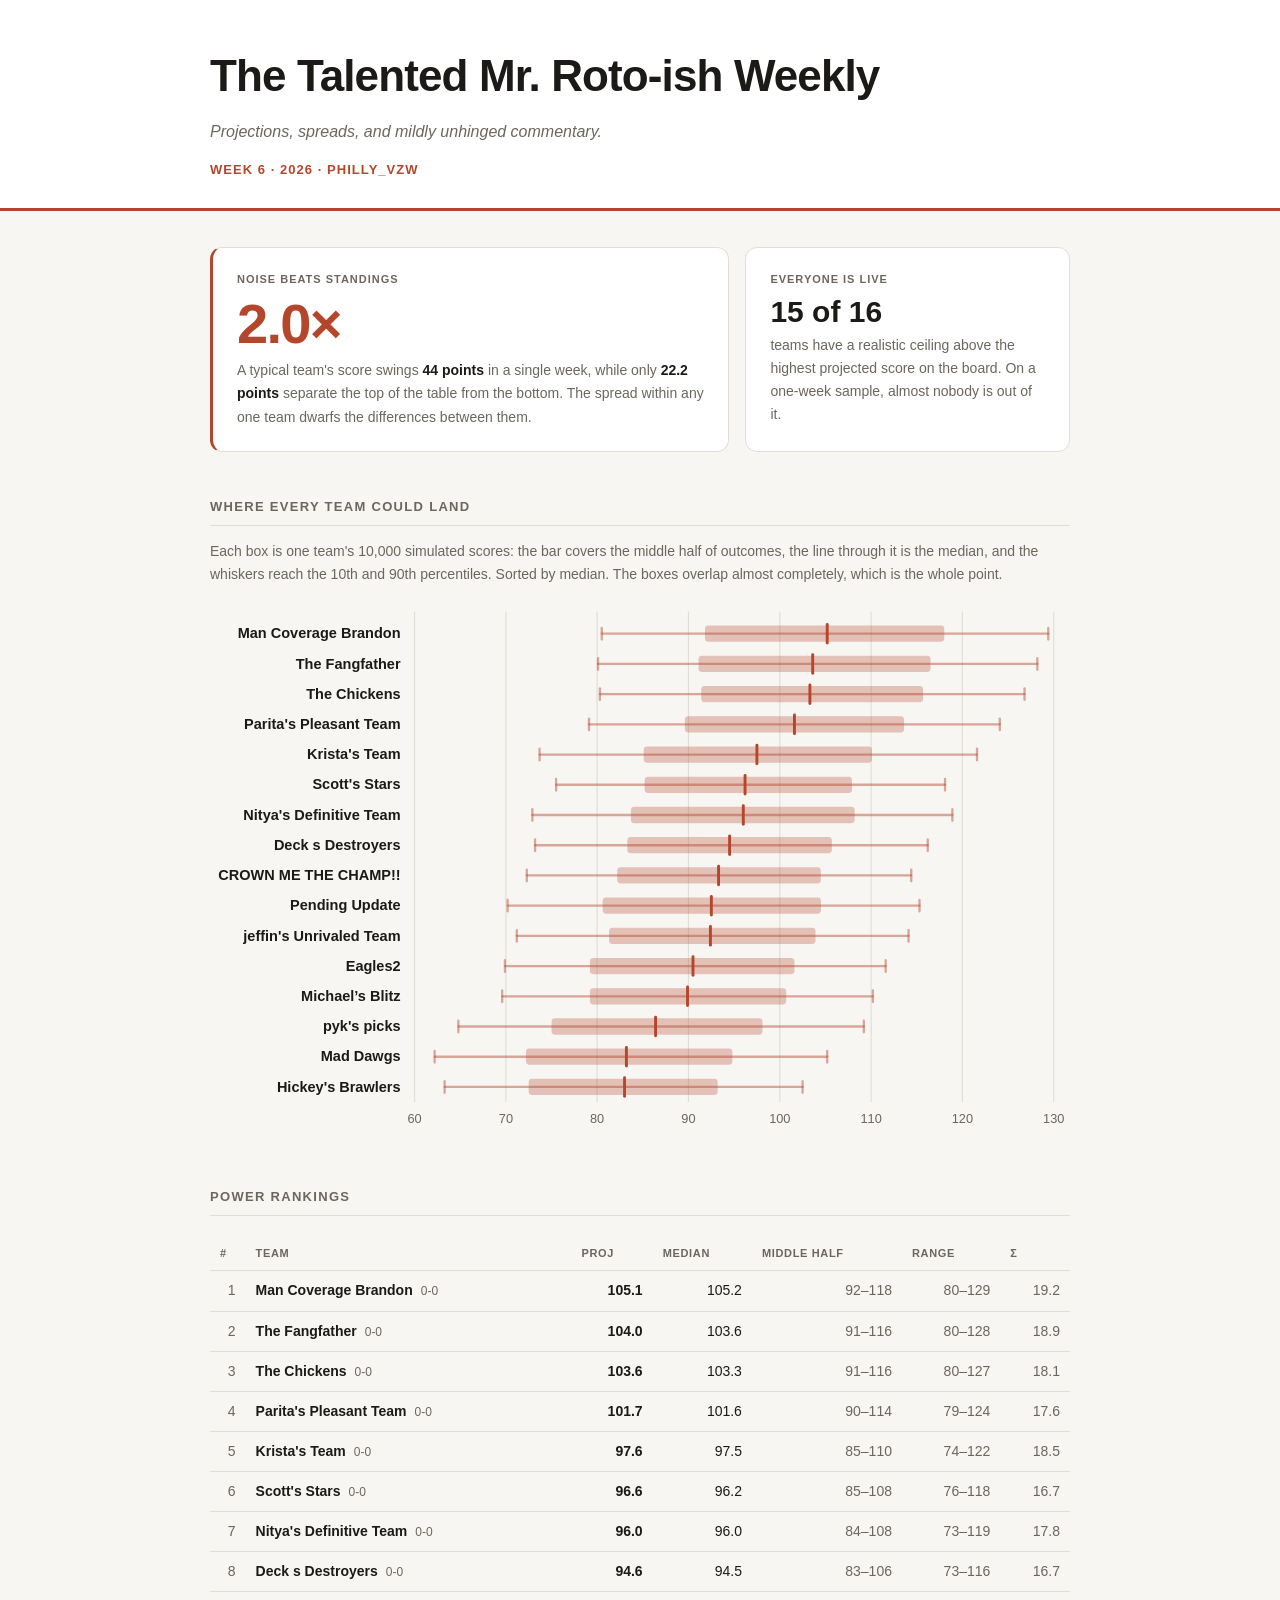
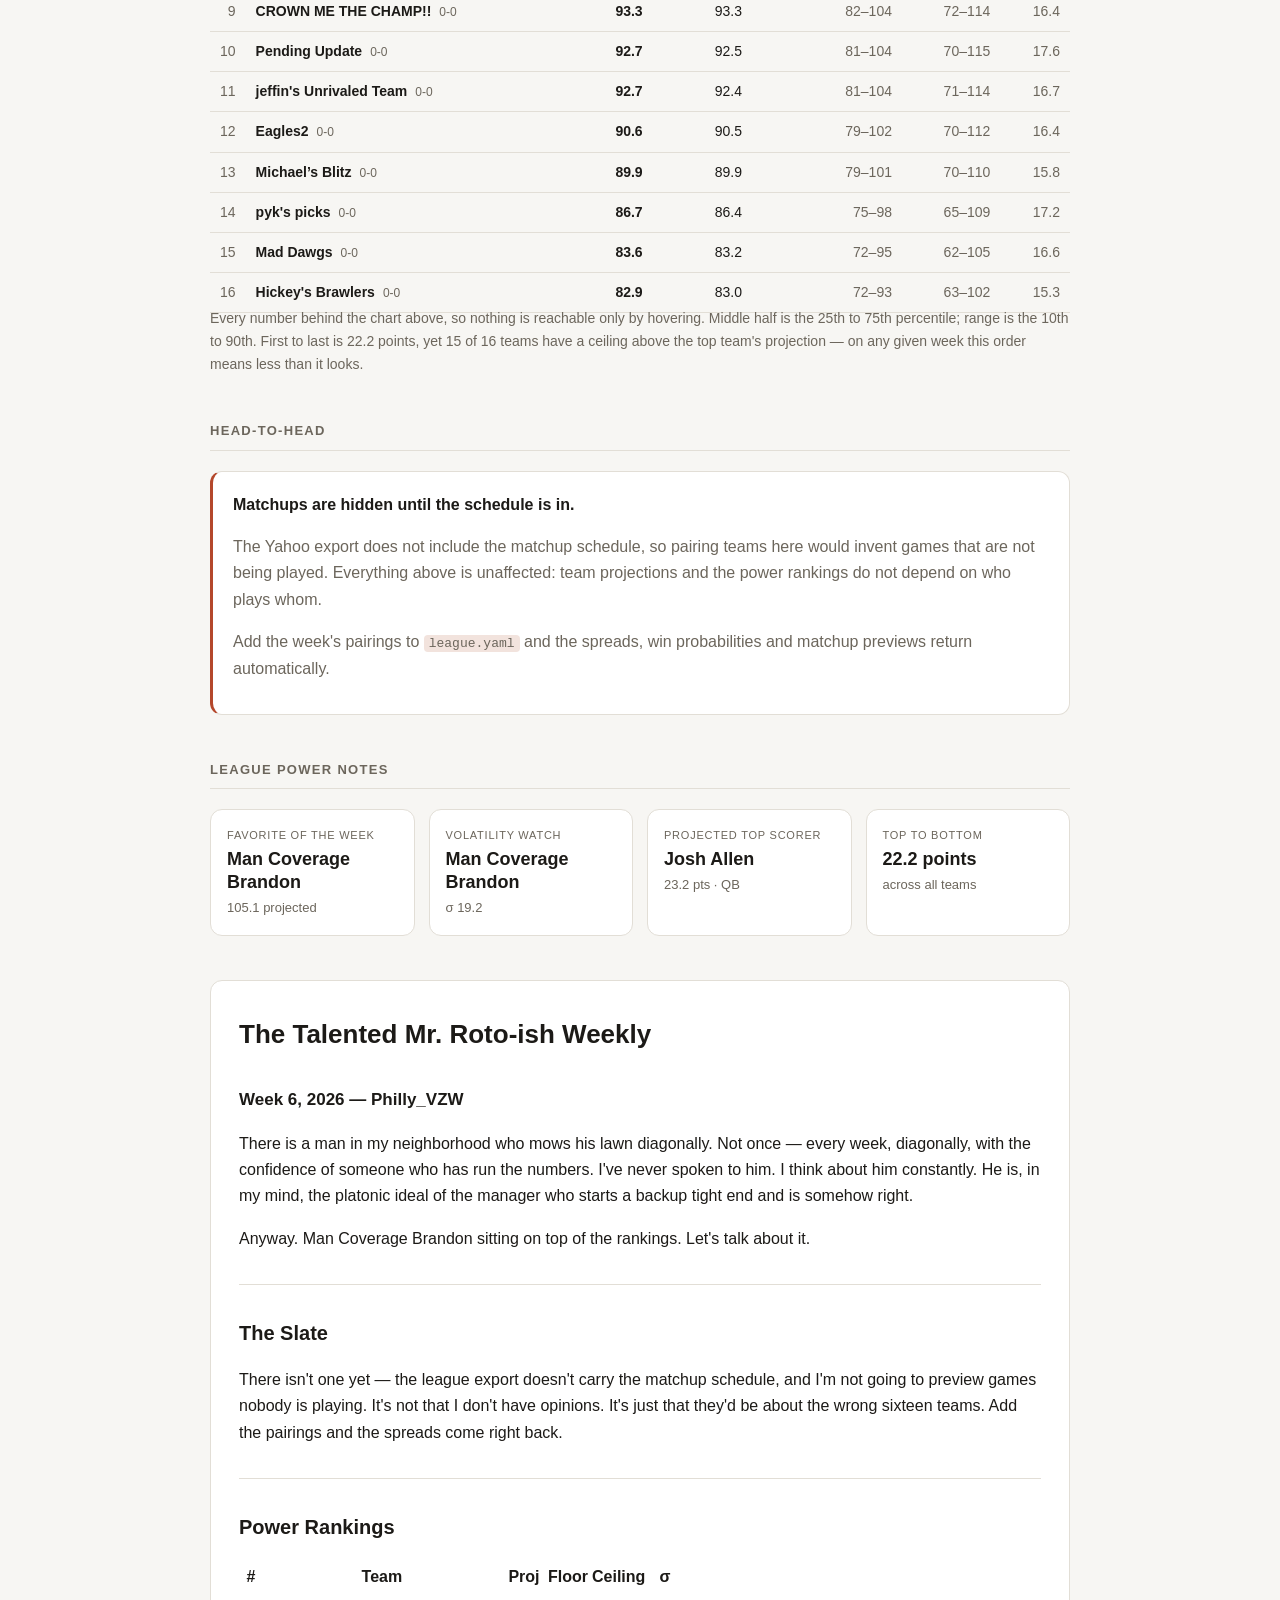
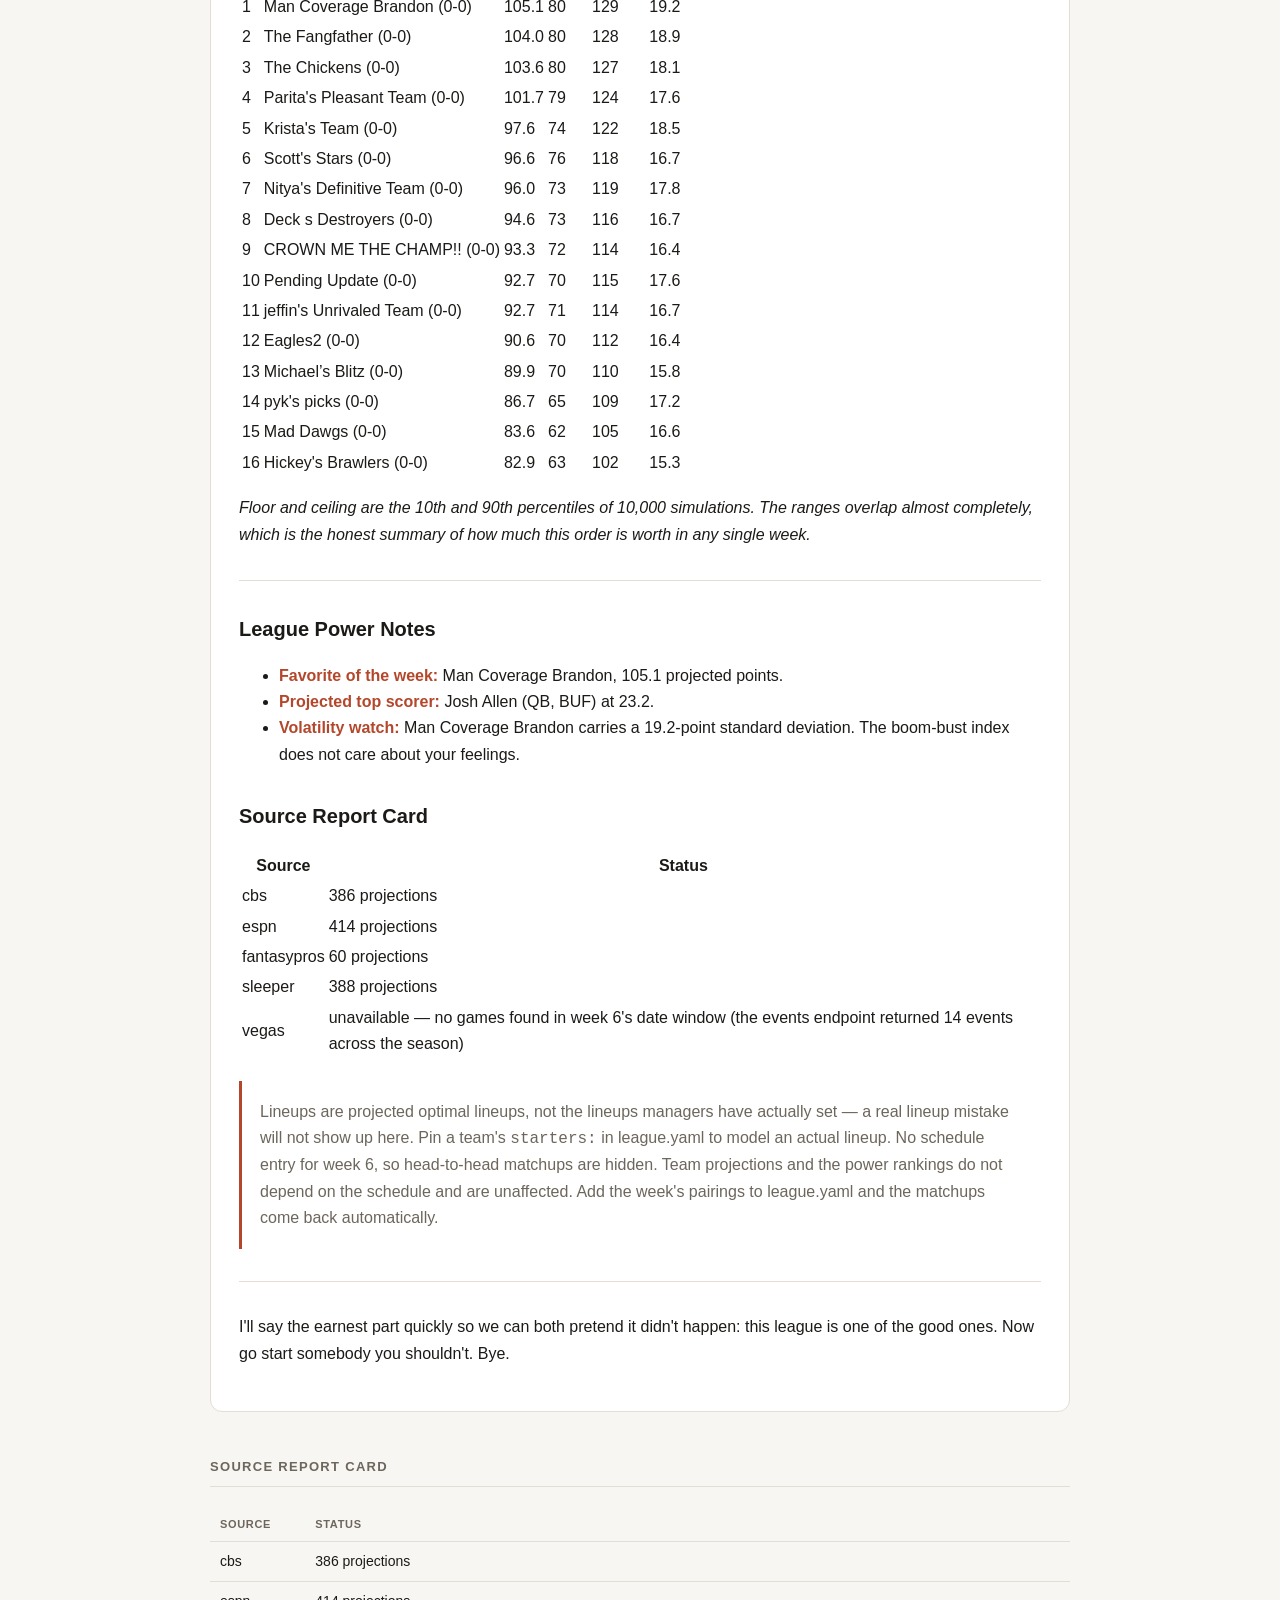
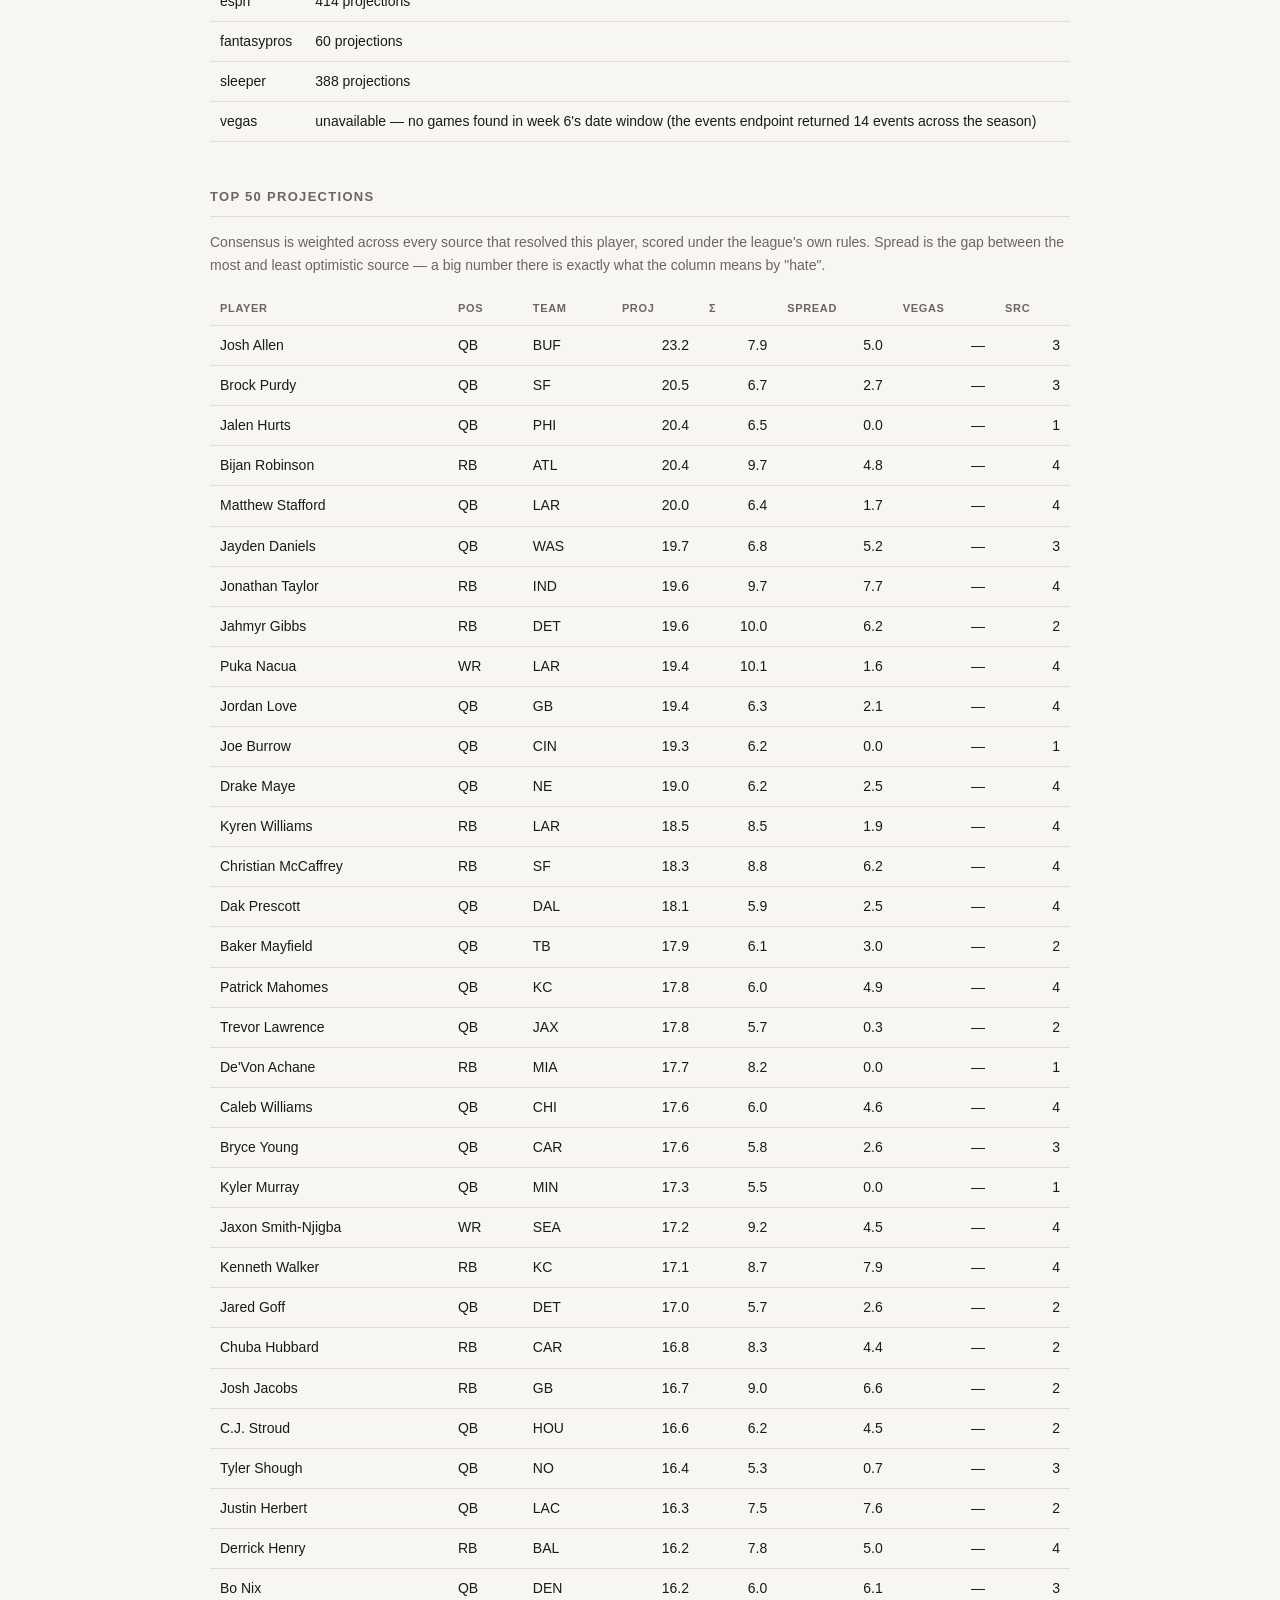
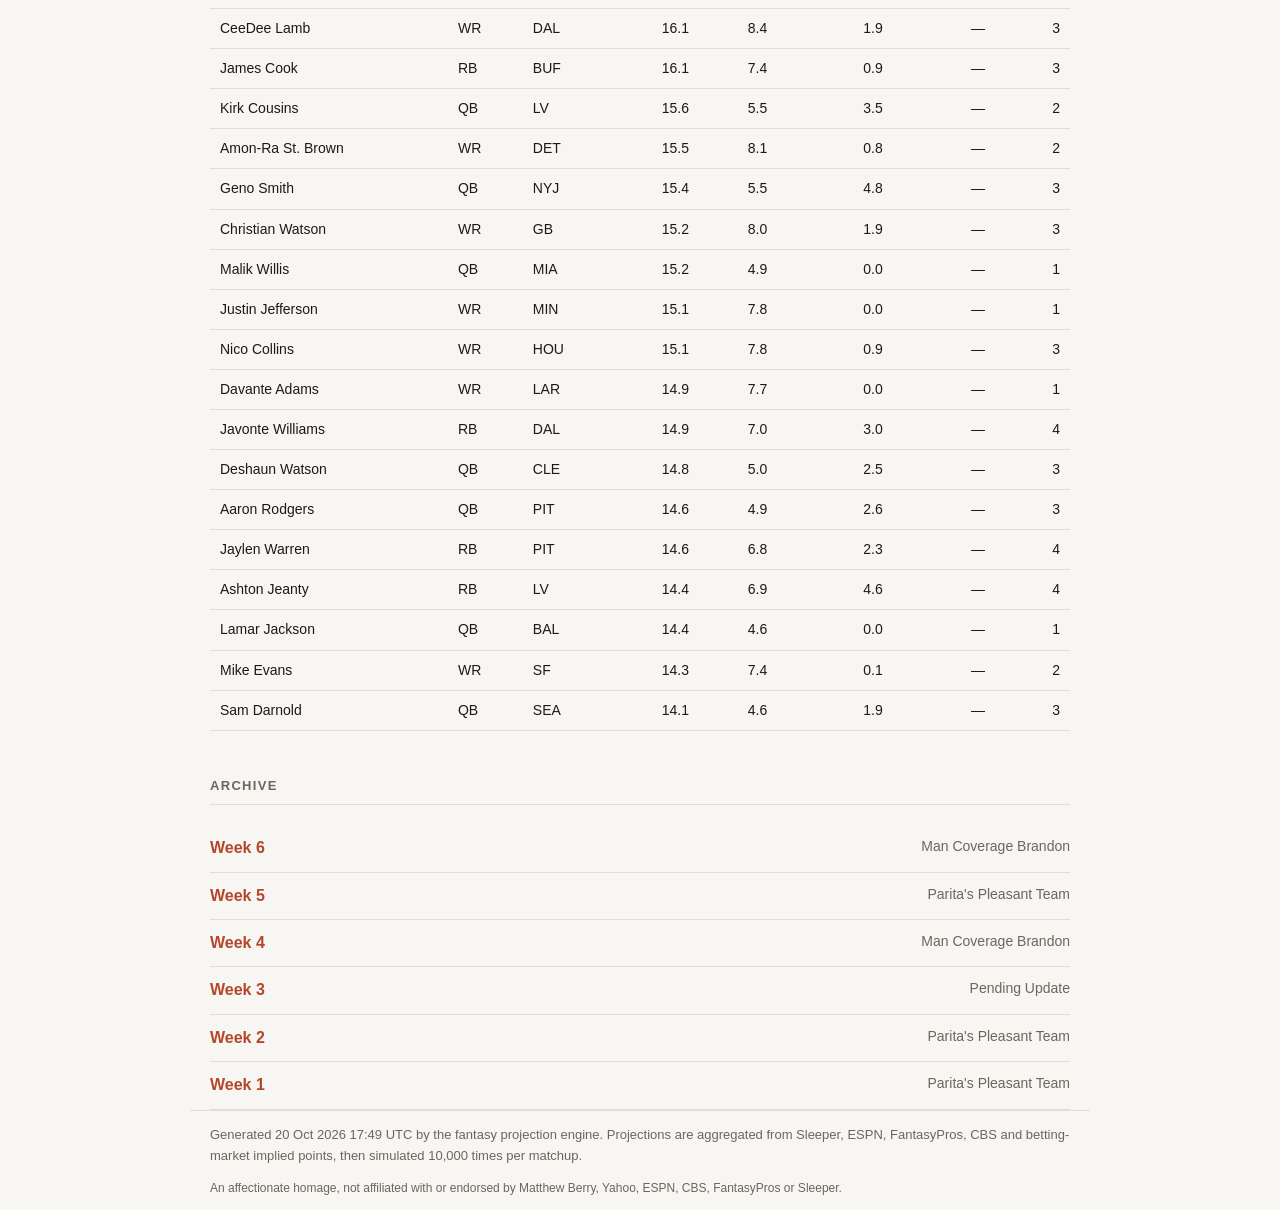
==== commit ba5d2230: "Publish week 43 projections" ====
--- a/docs/index.html
+++ b/docs/index.html
@@ -3,7 +3,7 @@
 <head>
 <meta charset="utf-8">
 <meta name="viewport" content="width=device-width, initial-scale=1">
-<title>Week 5 — The Talented Mr. Roto-ish Weekly</title>
+<title>Week 6 — The Talented Mr. Roto-ish Weekly</title>
 <meta name="description" content="Projections, spreads, and mildly unhinged commentary.">
 <link rel="stylesheet" href="style.css">
 </head>
@@ -12,7 +12,7 @@
   <div class="wrap">
     <h1>The Talented Mr. Roto-ish Weekly</h1>
     <p class="tagline">Projections, spreads, and mildly unhinged commentary.</p>
-    <p class="subtitle">Week 5 · 2026 · Philly_VZW</p>
+    <p class="subtitle">Week 6 · 2026 · Philly_VZW</p>
   </div>
 </header>
 <main class="wrap">
@@ -20,44 +20,44 @@
 <section class="exec">
   <div class="exec-hero">
     <span class="exec-label">Noise beats standings</span>
-    <span class="exec-figure">1.6&times;</span>
-    <p class="exec-sub">A typical team's score swings <strong>43 points</strong> in a
-    single week, while only <strong>27.0 points</strong> separate the top of the table from
+    <span class="exec-figure">2.0&times;</span>
+    <p class="exec-sub">A typical team's score swings <strong>44 points</strong> in a
+    single week, while only <strong>22.2 points</strong> separate the top of the table from
     the bottom. The spread within any one team dwarfs the differences between them.</p>
   </div>
   <div class="exec-tile">
     <span class="exec-label">Everyone is live</span>
-    <span class="exec-tile-figure">14 of 16</span>
+    <span class="exec-tile-figure">15 of 16</span>
     <p class="exec-sub">teams have a realistic ceiling above the highest projected score on the
     board. On a one-week sample, almost nobody is out of it.</p>
   </div>
 </section>
-<section><h2 class="section-title">Where every team could land</h2><p class="note">Each box is one team's 10,000 simulated scores: the bar covers the middle half of outcomes, the line through it is the median, and the whiskers reach the 10th and 90th percentiles. Sorted by median. The boxes overlap almost completely, which is the whole point.</p><div class="scroll bp-wrap"><svg class="boxplot" viewBox="0 0 740 466" role="list" aria-label="Projected score distribution for each team" preserveAspectRatio="xMinYMin meet"><line class="bp-grid" x1="176.0" y1="10" x2="176.0" y2="432.0"/><text class="bp-tick" x="176.0" y="450.0">60</text><line class="bp-grid" x1="254.6" y1="10" x2="254.6" y2="432.0"/><text class="bp-tick" x="254.6" y="450.0">70</text><line class="bp-grid" x1="333.1" y1="10" x2="333.1" y2="432.0"/><text class="bp-tick" x="333.1" y="450.0">80</text><line class="bp-grid" x1="411.7" y1="10" x2="411.7" y2="432.0"/><text class="bp-tick" x="411.7" y="450.0">90</text><line class="bp-grid" x1="490.3" y1="10" x2="490.3" y2="432.0"/><text class="bp-tick" x="490.3" y="450.0">100</text><line class="bp-grid" x1="568.9" y1="10" x2="568.9" y2="432.0"/><text class="bp-tick" x="568.9" y="450.0">110</text><line class="bp-grid" x1="647.4" y1="10" x2="647.4" y2="432.0"/><text class="bp-tick" x="647.4" y="450.0">120</text><line class="bp-grid" x1="726.0" y1="10" x2="726.0" y2="432.0"/><text class="bp-tick" x="726.0" y="450.0">130</text><g class="bp-row" tabindex="0" role="listitem" data-readout="Parita&#x27;s Pleasant Team · median 105.9 · middle half 93–119 · range 82–130 · swing 48"><rect class="bp-hit" x="4" y="16.0" width="726" height="26"/><text class="bp-name" x="164" y="33.0">Parita&#x27;s Pleasant Team</text><line class="bp-whisker" x1="351.2" y1="29.0" x2="726.0" y2="29.0"/><line class="bp-cap" x1="351.2" y1="24.0" x2="351.2" y2="34.0"/><line class="bp-cap" x1="726.0" y1="24.0" x2="726.0" y2="34.0"/><rect class="bp-box" x="436.1" y="22.0" width="201.1" height="14" rx="3"/><line class="bp-median" x1="536.6" y1="21.0" x2="536.6" y2="37.0"/></g><g class="bp-row" tabindex="0" role="listitem" data-readout="Man Coverage Brandon · median 104.5 · middle half 92–117 · range 80–129 · swing 48"><rect class="bp-hit" x="4" y="42.0" width="726" height="26"/><text class="bp-name" x="164" y="59.0">Man Coverage Brandon</text><line class="bp-whisker" x1="335.5" y1="55.0" x2="715.0" y2="55.0"/><line class="bp-cap" x1="335.5" y1="50.0" x2="335.5" y2="60.0"/><line class="bp-cap" x1="715.0" y1="50.0" x2="715.0" y2="60.0"/><rect class="bp-box" x="425.9" y="48.0" width="200.4" height="14" rx="3"/><line class="bp-median" x1="525.6" y1="47.0" x2="525.6" y2="63.0"/></g><g class="bp-row" tabindex="0" role="listitem" data-readout="The Fangfather · median 101.3 · middle half 89–113 · range 79–124 · swing 45"><rect class="bp-hit" x="4" y="68.0" width="726" height="26"/><text class="bp-name" x="164" y="85.0">The Fangfather</text><line class="bp-whisker" x1="324.5" y1="81.0" x2="675.7" y2="81.0"/><line class="bp-cap" x1="324.5" y1="76.0" x2="324.5" y2="86.0"/><line class="bp-cap" x1="675.7" y1="76.0" x2="675.7" y2="86.0"/><rect class="bp-box" x="406.2" y="74.0" width="186.2" height="14" rx="3"/><line class="bp-median" x1="500.5" y1="73.0" x2="500.5" y2="89.0"/></g><g class="bp-row" tabindex="0" role="listitem" data-readout="Krista&#x27;s Team · median 98.2 · middle half 86–111 · range 75–121 · swing 46"><rect class="bp-hit" x="4" y="94.0" width="726" height="26"/><text class="bp-name" x="164" y="111.0">Krista&#x27;s Team</text><line class="bp-whisker" x1="295.4" y1="107.0" x2="657.6" y2="107.0"/><line class="bp-cap" x1="295.4" y1="102.0" x2="295.4" y2="112.0"/><line class="bp-cap" x1="657.6" y1="102.0" x2="657.6" y2="112.0"/><rect class="bp-box" x="378.7" y="100.0" width="195.6" height="14" rx="3"/><line class="bp-median" x1="476.1" y1="99.0" x2="476.1" y2="115.0"/></g><g class="bp-row" tabindex="0" role="listitem" data-readout="Scott&#x27;s Stars · median 96.2 · middle half 85–108 · range 75–118 · swing 43"><rect class="bp-hit" x="4" y="120.0" width="726" height="26"/><text class="bp-name" x="164" y="137.0">Scott&#x27;s Stars</text><line class="bp-whisker" x1="294.6" y1="133.0" x2="634.1" y2="133.0"/><line class="bp-cap" x1="294.6" y1="128.0" x2="294.6" y2="138.0"/><line class="bp-cap" x1="634.1" y1="128.0" x2="634.1" y2="138.0"/><rect class="bp-box" x="369.3" y="126.0" width="182.3" height="14" rx="3"/><line class="bp-median" x1="460.4" y1="125.0" x2="460.4" y2="141.0"/></g><g class="bp-row" tabindex="0" role="listitem" data-readout="Michael’s Blitz · median 94.6 · middle half 83–106 · range 73–116 · swing 43"><rect class="bp-hit" x="4" y="146.0" width="726" height="26"/><text class="bp-name" x="164" y="163.0">Michael’s Blitz</text><line class="bp-whisker" x1="281.3" y1="159.0" x2="618.4" y2="159.0"/><line class="bp-cap" x1="281.3" y1="154.0" x2="281.3" y2="164.0"/><line class="bp-cap" x1="618.4" y1="154.0" x2="618.4" y2="164.0"/><rect class="bp-box" x="359.9" y="152.0" width="178.4" height="14" rx="3"/><line class="bp-median" x1="447.9" y1="151.0" x2="447.9" y2="167.0"/></g><g class="bp-row" tabindex="0" role="listitem" data-readout="Pending Update · median 94.4 · middle half 82–107 · range 72–118 · swing 46"><rect class="bp-hit" x="4" y="172.0" width="726" height="26"/><text class="bp-name" x="164" y="189.0">Pending Update</text><line class="bp-whisker" x1="271.1" y1="185.0" x2="628.6" y2="185.0"/><line class="bp-cap" x1="271.1" y1="180.0" x2="271.1" y2="190.0"/><line class="bp-cap" x1="628.6" y1="180.0" x2="628.6" y2="190.0"/><rect class="bp-box" x="352.8" y="178.0" width="189.4" height="14" rx="3"/><line class="bp-median" x1="446.3" y1="177.0" x2="446.3" y2="193.0"/></g><g class="bp-row" tabindex="0" role="listitem" data-readout="The Chickens · median 94.3 · middle half 83–106 · range 73–116 · swing 44"><rect class="bp-hit" x="4" y="198.0" width="726" height="26"/><text class="bp-name" x="164" y="215.0">The Chickens</text><line class="bp-whisker" x1="275.0" y1="211.0" x2="619.9" y2="211.0"/><line class="bp-cap" x1="275.0" y1="206.0" x2="275.0" y2="216.0"/><line class="bp-cap" x1="619.9" y1="206.0" x2="619.9" y2="216.0"/><rect class="bp-box" x="353.6" y="204.0" width="184.6" height="14" rx="3"/><line class="bp-median" x1="445.5" y1="203.0" x2="445.5" y2="219.0"/></g><g class="bp-row" tabindex="0" role="listitem" data-readout="Mad Dawgs · median 94.2 · middle half 83–105 · range 73–115 · swing 42"><rect class="bp-hit" x="4" y="224.0" width="726" height="26"/><text class="bp-name" x="164" y="241.0">Mad Dawgs</text><line class="bp-whisker" x1="281.3" y1="237.0" x2="611.3" y2="237.0"/><line class="bp-cap" x1="281.3" y1="232.0" x2="281.3" y2="242.0"/><line class="bp-cap" x1="611.3" y1="232.0" x2="611.3" y2="242.0"/><rect class="bp-box" x="357.5" y="230.0" width="172.9" height="14" rx="3"/><line class="bp-median" x1="444.7" y1="229.0" x2="444.7" y2="245.0"/></g><g class="bp-row" tabindex="0" role="listitem" data-readout="Deck s Destroyers · median 93.3 · middle half 82–105 · range 71–115 · swing 44"><rect class="bp-hit" x="4" y="250.0" width="726" height="26"/><text class="bp-name" x="164" y="267.0">Deck s Destroyers</text><line class="bp-whisker" x1="265.6" y1="263.0" x2="611.3" y2="263.0"/><line class="bp-cap" x1="265.6" y1="258.0" x2="265.6" y2="268.0"/><line class="bp-cap" x1="611.3" y1="258.0" x2="611.3" y2="268.0"/><rect class="bp-box" x="347.3" y="256.0" width="179.1" height="14" rx="3"/><line class="bp-median" x1="437.6" y1="255.0" x2="437.6" y2="271.0"/></g><g class="bp-row" tabindex="0" role="listitem" data-readout="pyk&#x27;s picks · median 91.4 · middle half 80–103 · range 70–114 · swing 44"><rect class="bp-hit" x="4" y="276.0" width="726" height="26"/><text class="bp-name" x="164" y="293.0">pyk&#x27;s picks</text><line class="bp-whisker" x1="256.9" y1="289.0" x2="598.7" y2="289.0"/><line class="bp-cap" x1="256.9" y1="284.0" x2="256.9" y2="294.0"/><line class="bp-cap" x1="598.7" y1="284.0" x2="598.7" y2="294.0"/><rect class="bp-box" x="333.9" y="282.0" width="179.1" height="14" rx="3"/><line class="bp-median" x1="422.7" y1="281.0" x2="422.7" y2="297.0"/></g><g class="bp-row" tabindex="0" role="listitem" data-readout="CROWN ME THE CHAMP!! · median 90.4 · middle half 79–102 · range 69–112 · swing 42"><rect class="bp-hit" x="4" y="302.0" width="726" height="26"/><text class="bp-name" x="164" y="319.0">CROWN ME THE CHAMP!!</text><line class="bp-whisker" x1="247.5" y1="315.0" x2="580.6" y2="315.0"/><line class="bp-cap" x1="247.5" y1="310.0" x2="247.5" y2="320.0"/><line class="bp-cap" x1="580.6" y1="310.0" x2="580.6" y2="320.0"/><rect class="bp-box" x="326.1" y="308.0" width="176.0" height="14" rx="3"/><line class="bp-median" x1="414.9" y1="307.0" x2="414.9" y2="323.0"/></g><g class="bp-row" tabindex="0" role="listitem" data-readout="jeffin&#x27;s Unrivaled Team · median 89.5 · middle half 79–100 · range 69–110 · swing 41"><rect class="bp-hit" x="4" y="328.0" width="726" height="26"/><text class="bp-name" x="164" y="345.0">jeffin&#x27;s Unrivaled Team</text><line class="bp-whisker" x1="249.9" y1="341.0" x2="571.2" y2="341.0"/><line class="bp-cap" x1="249.9" y1="336.0" x2="249.9" y2="346.0"/><line class="bp-cap" x1="571.2" y1="336.0" x2="571.2" y2="346.0"/><rect class="bp-box" x="322.9" y="334.0" width="168.9" height="14" rx="3"/><line class="bp-median" x1="407.8" y1="333.0" x2="407.8" y2="349.0"/></g><g class="bp-row" tabindex="0" role="listitem" data-readout="Nitya&#x27;s Definitive Team · median 86.1 · middle half 75–97 · range 66–107 · swing 41"><rect class="bp-hit" x="4" y="354.0" width="726" height="26"/><text class="bp-name" x="164" y="371.0">Nitya&#x27;s Definitive Team</text><line class="bp-whisker" x1="220.8" y1="367.0" x2="543.7" y2="367.0"/><line class="bp-cap" x1="220.8" y1="362.0" x2="220.8" y2="372.0"/><line class="bp-cap" x1="543.7" y1="362.0" x2="543.7" y2="372.0"/><rect class="bp-box" x="297.0" y="360.0" width="170.5" height="14" rx="3"/><line class="bp-median" x1="381.1" y1="359.0" x2="381.1" y2="375.0"/></g><g class="bp-row" tabindex="0" role="listitem" data-readout="Eagles2 · median 85.7 · middle half 75–96 · range 65–106 · swing 40"><rect class="bp-hit" x="4" y="380.0" width="726" height="26"/><text class="bp-name" x="164" y="397.0">Eagles2</text><line class="bp-whisker" x1="218.4" y1="393.0" x2="536.6" y2="393.0"/><line class="bp-cap" x1="218.4" y1="388.0" x2="218.4" y2="398.0"/><line class="bp-cap" x1="536.6" y1="388.0" x2="536.6" y2="398.0"/><rect class="bp-box" x="292.3" y="386.0" width="168.9" height="14" rx="3"/><line class="bp-median" x1="377.9" y1="385.0" x2="377.9" y2="401.0"/></g><g class="bp-row" tabindex="0" role="listitem" data-readout="Hickey&#x27;s Brawlers · median 79.0 · middle half 69–88 · range 61–97 · swing 36"><rect class="bp-hit" x="4" y="406.0" width="726" height="26"/><text class="bp-name" x="164" y="423.0">Hickey&#x27;s Brawlers</text><line class="bp-whisker" x1="182.3" y1="419.0" x2="467.5" y2="419.0"/><line class="bp-cap" x1="182.3" y1="414.0" x2="182.3" y2="424.0"/><line class="bp-cap" x1="467.5" y1="414.0" x2="467.5" y2="424.0"/><rect class="bp-box" x="249.1" y="412.0" width="150.9" height="14" rx="3"/><line class="bp-median" x1="325.3" y1="411.0" x2="325.3" y2="427.0"/></g></svg></div><div class="bp-tip" id="bp-tip" role="status" aria-live="polite" hidden></div></section>
-<section><h2 class="section-title">Power Rankings</h2><div class="scroll"><table class="data rankings"><thead><tr><th class='num'>#</th><th>Team</th><th class='num'>Proj</th><th class='num'>Median</th><th class='num'>Middle half</th><th class='num'>Range</th><th class='num'>&sigma;</th></tr></thead><tbody><tr><td class='num rank'>1</td><td class='rank-team'>Parita&#x27;s Pleasant Team<span class='rank-record'>0-0</span></td><td class='num strong'>106.1</td><td class='num'>105.9</td><td class='num muted'>93&ndash;119</td><td class='num muted'>82&ndash;130</td><td class='num muted'>18.7</td></tr><tr><td class='num rank'>2</td><td class='rank-team'>Man Coverage Brandon<span class='rank-record'>0-0</span></td><td class='num strong'>104.5</td><td class='num'>104.5</td><td class='num muted'>92&ndash;117</td><td class='num muted'>80&ndash;129</td><td class='num muted'>19.0</td></tr><tr><td class='num rank'>3</td><td class='rank-team'>The Fangfather<span class='rank-record'>0-0</span></td><td class='num strong'>101.3</td><td class='num'>101.3</td><td class='num muted'>89&ndash;113</td><td class='num muted'>79&ndash;124</td><td class='num muted'>17.6</td></tr><tr><td class='num rank'>4</td><td class='rank-team'>Krista&#x27;s Team<span class='rank-record'>0-0</span></td><td class='num strong'>98.3</td><td class='num'>98.2</td><td class='num muted'>86&ndash;111</td><td class='num muted'>75&ndash;121</td><td class='num muted'>18.1</td></tr><tr><td class='num rank'>5</td><td class='rank-team'>Scott&#x27;s Stars<span class='rank-record'>0-0</span></td><td class='num strong'>96.4</td><td class='num'>96.2</td><td class='num muted'>85&ndash;108</td><td class='num muted'>75&ndash;118</td><td class='num muted'>16.9</td></tr><tr><td class='num rank'>6</td><td class='rank-team'>Michael’s Blitz<span class='rank-record'>0-0</span></td><td class='num strong'>94.8</td><td class='num'>94.6</td><td class='num muted'>83&ndash;106</td><td class='num muted'>73&ndash;116</td><td class='num muted'>16.7</td></tr><tr><td class='num rank'>7</td><td class='rank-team'>Pending Update<span class='rank-record'>0-0</span></td><td class='num strong'>94.7</td><td class='num'>94.4</td><td class='num muted'>82&ndash;107</td><td class='num muted'>72&ndash;118</td><td class='num muted'>17.7</td></tr><tr><td class='num rank'>8</td><td class='rank-team'>The Chickens<span class='rank-record'>0-0</span></td><td class='num strong'>94.4</td><td class='num'>94.3</td><td class='num muted'>83&ndash;106</td><td class='num muted'>73&ndash;116</td><td class='num muted'>17.2</td></tr><tr><td class='num rank'>9</td><td class='rank-team'>Mad Dawgs<span class='rank-record'>0-0</span></td><td class='num strong'>94.2</td><td class='num'>94.2</td><td class='num muted'>83&ndash;105</td><td class='num muted'>73&ndash;115</td><td class='num muted'>16.5</td></tr><tr><td class='num rank'>10</td><td class='rank-team'>Deck s Destroyers<span class='rank-record'>0-0</span></td><td class='num strong'>93.4</td><td class='num'>93.3</td><td class='num muted'>82&ndash;105</td><td class='num muted'>71&ndash;115</td><td class='num muted'>17.0</td></tr><tr><td class='num rank'>11</td><td class='rank-team'>pyk&#x27;s picks<span class='rank-record'>0-0</span></td><td class='num strong'>91.7</td><td class='num'>91.4</td><td class='num muted'>80&ndash;103</td><td class='num muted'>70&ndash;114</td><td class='num muted'>16.9</td></tr><tr><td class='num rank'>12</td><td class='rank-team'>CROWN ME THE CHAMP!!<span class='rank-record'>0-0</span></td><td class='num strong'>90.3</td><td class='num'>90.4</td><td class='num muted'>79&ndash;102</td><td class='num muted'>69&ndash;112</td><td class='num muted'>16.5</td></tr><tr><td class='num rank'>13</td><td class='rank-team'>jeffin&#x27;s Unrivaled Team<span class='rank-record'>0-0</span></td><td class='num strong'>89.6</td><td class='num'>89.5</td><td class='num muted'>79&ndash;100</td><td class='num muted'>69&ndash;110</td><td class='num muted'>15.8</td></tr><tr><td class='num rank'>14</td><td class='rank-team'>Nitya&#x27;s Definitive Team<span class='rank-record'>0-0</span></td><td class='num strong'>86.3</td><td class='num'>86.1</td><td class='num muted'>75&ndash;97</td><td class='num muted'>66&ndash;107</td><td class='num muted'>15.9</td></tr><tr><td class='num rank'>15</td><td class='rank-team'>Eagles2<span class='rank-record'>0-0</span></td><td class='num strong'>85.7</td><td class='num'>85.7</td><td class='num muted'>75&ndash;96</td><td class='num muted'>65&ndash;106</td><td class='num muted'>15.8</td></tr><tr><td class='num rank'>16</td><td class='rank-team'>Hickey&#x27;s Brawlers<span class='rank-record'>0-0</span></td><td class='num strong'>79.0</td><td class='num'>79.0</td><td class='num muted'>69&ndash;88</td><td class='num muted'>61&ndash;97</td><td class='num muted'>14.1</td></tr></tbody></table></div><p class="note">Every number behind the chart above, so nothing is reachable only by hovering. Middle half is the 25th to 75th percentile; range is the 10th to 90th. First to last is 27.0 points, yet 14 of 16 teams have a ceiling above the top team's projection — on any given week this order means less than it looks.</p></section>
+<section><h2 class="section-title">Where every team could land</h2><p class="note">Each box is one team's 10,000 simulated scores: the bar covers the middle half of outcomes, the line through it is the median, and the whiskers reach the 10th and 90th percentiles. Sorted by median. The boxes overlap almost completely, which is the whole point.</p><div class="scroll bp-wrap"><svg class="boxplot" viewBox="0 0 740 466" role="list" aria-label="Projected score distribution for each team" preserveAspectRatio="xMinYMin meet"><line class="bp-grid" x1="176.0" y1="10" x2="176.0" y2="432.0"/><text class="bp-tick" x="176.0" y="450.0">60</text><line class="bp-grid" x1="254.6" y1="10" x2="254.6" y2="432.0"/><text class="bp-tick" x="254.6" y="450.0">70</text><line class="bp-grid" x1="333.1" y1="10" x2="333.1" y2="432.0"/><text class="bp-tick" x="333.1" y="450.0">80</text><line class="bp-grid" x1="411.7" y1="10" x2="411.7" y2="432.0"/><text class="bp-tick" x="411.7" y="450.0">90</text><line class="bp-grid" x1="490.3" y1="10" x2="490.3" y2="432.0"/><text class="bp-tick" x="490.3" y="450.0">100</text><line class="bp-grid" x1="568.9" y1="10" x2="568.9" y2="432.0"/><text class="bp-tick" x="568.9" y="450.0">110</text><line class="bp-grid" x1="647.4" y1="10" x2="647.4" y2="432.0"/><text class="bp-tick" x="647.4" y="450.0">120</text><line class="bp-grid" x1="726.0" y1="10" x2="726.0" y2="432.0"/><text class="bp-tick" x="726.0" y="450.0">130</text><g class="bp-row" tabindex="0" role="listitem" data-readout="Man Coverage Brandon · median 105.2 · middle half 92–118 · range 80–129 · swing 49"><rect class="bp-hit" x="4" y="16.0" width="726" height="26"/><text class="bp-name" x="164" y="33.0">Man Coverage Brandon</text><line class="bp-whisker" x1="337.1" y1="29.0" x2="721.3" y2="29.0"/><line class="bp-cap" x1="337.1" y1="24.0" x2="337.1" y2="34.0"/><line class="bp-cap" x1="721.3" y1="24.0" x2="721.3" y2="34.0"/><rect class="bp-box" x="425.9" y="22.0" width="205.9" height="14" rx="3"/><line class="bp-median" x1="531.1" y1="21.0" x2="531.1" y2="37.0"/></g><g class="bp-row" tabindex="0" role="listitem" data-readout="The Fangfather · median 103.6 · middle half 91–116 · range 80–128 · swing 48"><rect class="bp-hit" x="4" y="42.0" width="726" height="26"/><text class="bp-name" x="164" y="59.0">The Fangfather</text><line class="bp-whisker" x1="333.9" y1="55.0" x2="711.9" y2="55.0"/><line class="bp-cap" x1="333.9" y1="50.0" x2="333.9" y2="60.0"/><line class="bp-cap" x1="711.9" y1="50.0" x2="711.9" y2="60.0"/><rect class="bp-box" x="420.4" y="48.0" width="199.6" height="14" rx="3"/><line class="bp-median" x1="518.6" y1="47.0" x2="518.6" y2="63.0"/></g><g class="bp-row" tabindex="0" role="listitem" data-readout="The Chickens · median 103.3 · middle half 91–116 · range 80–127 · swing 46"><rect class="bp-hit" x="4" y="68.0" width="726" height="26"/><text class="bp-name" x="164" y="85.0">The Chickens</text><line class="bp-whisker" x1="335.5" y1="81.0" x2="700.9" y2="81.0"/><line class="bp-cap" x1="335.5" y1="76.0" x2="335.5" y2="86.0"/><line class="bp-cap" x1="700.9" y1="76.0" x2="700.9" y2="86.0"/><rect class="bp-box" x="422.7" y="74.0" width="190.9" height="14" rx="3"/><line class="bp-median" x1="516.2" y1="73.0" x2="516.2" y2="89.0"/></g><g class="bp-row" tabindex="0" role="listitem" data-readout="Parita&#x27;s Pleasant Team · median 101.6 · middle half 90–114 · range 79–124 · swing 45"><rect class="bp-hit" x="4" y="94.0" width="726" height="26"/><text class="bp-name" x="164" y="111.0">Parita&#x27;s Pleasant Team</text><line class="bp-whisker" x1="326.1" y1="107.0" x2="679.6" y2="107.0"/><line class="bp-cap" x1="326.1" y1="102.0" x2="326.1" y2="112.0"/><line class="bp-cap" x1="679.6" y1="102.0" x2="679.6" y2="112.0"/><rect class="bp-box" x="408.6" y="100.0" width="188.6" height="14" rx="3"/><line class="bp-median" x1="502.9" y1="99.0" x2="502.9" y2="115.0"/></g><g class="bp-row" tabindex="0" role="listitem" data-readout="Krista&#x27;s Team · median 97.5 · middle half 85–110 · range 74–122 · swing 48"><rect class="bp-hit" x="4" y="120.0" width="726" height="26"/><text class="bp-name" x="164" y="137.0">Krista&#x27;s Team</text><line class="bp-whisker" x1="283.6" y1="133.0" x2="660.0" y2="133.0"/><line class="bp-cap" x1="283.6" y1="128.0" x2="283.6" y2="138.0"/><line class="bp-cap" x1="660.0" y1="128.0" x2="660.0" y2="138.0"/><rect class="bp-box" x="373.2" y="126.0" width="196.4" height="14" rx="3"/><line class="bp-median" x1="470.6" y1="125.0" x2="470.6" y2="141.0"/></g><g class="bp-row" tabindex="0" role="listitem" data-readout="Scott&#x27;s Stars · median 96.2 · middle half 85–108 · range 76–118 · swing 43"><rect class="bp-hit" x="4" y="146.0" width="726" height="26"/><text class="bp-name" x="164" y="163.0">Scott&#x27;s Stars</text><line class="bp-whisker" x1="297.8" y1="159.0" x2="632.5" y2="159.0"/><line class="bp-cap" x1="297.8" y1="154.0" x2="297.8" y2="164.0"/><line class="bp-cap" x1="632.5" y1="154.0" x2="632.5" y2="164.0"/><rect class="bp-box" x="374.0" y="152.0" width="178.4" height="14" rx="3"/><line class="bp-median" x1="460.4" y1="151.0" x2="460.4" y2="167.0"/></g><g class="bp-row" tabindex="0" role="listitem" data-readout="Nitya&#x27;s Definitive Team · median 96.0 · middle half 84–108 · range 73–119 · swing 46"><rect class="bp-hit" x="4" y="172.0" width="726" height="26"/><text class="bp-name" x="164" y="189.0">Nitya&#x27;s Definitive Team</text><line class="bp-whisker" x1="277.4" y1="185.0" x2="638.8" y2="185.0"/><line class="bp-cap" x1="277.4" y1="180.0" x2="277.4" y2="190.0"/><line class="bp-cap" x1="638.8" y1="180.0" x2="638.8" y2="190.0"/><rect class="bp-box" x="362.2" y="178.0" width="192.5" height="14" rx="3"/><line class="bp-median" x1="458.9" y1="177.0" x2="458.9" y2="193.0"/></g><g class="bp-row" tabindex="0" role="listitem" data-readout="Deck s Destroyers · median 94.5 · middle half 83–106 · range 73–116 · swing 43"><rect class="bp-hit" x="4" y="198.0" width="726" height="26"/><text class="bp-name" x="164" y="215.0">Deck s Destroyers</text><line class="bp-whisker" x1="279.7" y1="211.0" x2="617.6" y2="211.0"/><line class="bp-cap" x1="279.7" y1="206.0" x2="279.7" y2="216.0"/><line class="bp-cap" x1="617.6" y1="206.0" x2="617.6" y2="216.0"/><rect class="bp-box" x="359.1" y="204.0" width="176.0" height="14" rx="3"/><line class="bp-median" x1="447.1" y1="203.0" x2="447.1" y2="219.0"/></g><g class="bp-row" tabindex="0" role="listitem" data-readout="CROWN ME THE CHAMP!! · median 93.3 · middle half 82–104 · range 72–114 · swing 42"><rect class="bp-hit" x="4" y="224.0" width="726" height="26"/><text class="bp-name" x="164" y="241.0">CROWN ME THE CHAMP!!</text><line class="bp-whisker" x1="272.6" y1="237.0" x2="603.4" y2="237.0"/><line class="bp-cap" x1="272.6" y1="232.0" x2="272.6" y2="242.0"/><line class="bp-cap" x1="603.4" y1="232.0" x2="603.4" y2="242.0"/><rect class="bp-box" x="350.4" y="230.0" width="175.2" height="14" rx="3"/><line class="bp-median" x1="437.6" y1="229.0" x2="437.6" y2="245.0"/></g><g class="bp-row" tabindex="0" role="listitem" data-readout="Pending Update · median 92.5 · middle half 81–104 · range 70–115 · swing 45"><rect class="bp-hit" x="4" y="250.0" width="726" height="26"/><text class="bp-name" x="164" y="267.0">Pending Update</text><line class="bp-whisker" x1="256.1" y1="263.0" x2="610.5" y2="263.0"/><line class="bp-cap" x1="256.1" y1="258.0" x2="256.1" y2="268.0"/><line class="bp-cap" x1="610.5" y1="258.0" x2="610.5" y2="268.0"/><rect class="bp-box" x="337.9" y="256.0" width="187.8" height="14" rx="3"/><line class="bp-median" x1="431.4" y1="255.0" x2="431.4" y2="271.0"/></g><g class="bp-row" tabindex="0" role="listitem" data-readout="jeffin&#x27;s Unrivaled Team · median 92.4 · middle half 81–104 · range 71–114 · swing 43"><rect class="bp-hit" x="4" y="276.0" width="726" height="26"/><text class="bp-name" x="164" y="293.0">jeffin&#x27;s Unrivaled Team</text><line class="bp-whisker" x1="264.0" y1="289.0" x2="601.1" y2="289.0"/><line class="bp-cap" x1="264.0" y1="284.0" x2="264.0" y2="294.0"/><line class="bp-cap" x1="601.1" y1="284.0" x2="601.1" y2="294.0"/><rect class="bp-box" x="343.4" y="282.0" width="177.6" height="14" rx="3"/><line class="bp-median" x1="430.6" y1="281.0" x2="430.6" y2="297.0"/></g><g class="bp-row" tabindex="0" role="listitem" data-readout="Eagles2 · median 90.5 · middle half 79–102 · range 70–112 · swing 42"><rect class="bp-hit" x="4" y="302.0" width="726" height="26"/><text class="bp-name" x="164" y="319.0">Eagles2</text><line class="bp-whisker" x1="253.8" y1="315.0" x2="581.4" y2="315.0"/><line class="bp-cap" x1="253.8" y1="310.0" x2="253.8" y2="320.0"/><line class="bp-cap" x1="581.4" y1="310.0" x2="581.4" y2="320.0"/><rect class="bp-box" x="326.9" y="308.0" width="176.0" height="14" rx="3"/><line class="bp-median" x1="415.6" y1="307.0" x2="415.6" y2="323.0"/></g><g class="bp-row" tabindex="0" role="listitem" data-readout="Michael’s Blitz · median 89.9 · middle half 79–101 · range 70–110 · swing 41"><rect class="bp-hit" x="4" y="328.0" width="726" height="26"/><text class="bp-name" x="164" y="345.0">Michael’s Blitz</text><line class="bp-whisker" x1="251.4" y1="341.0" x2="570.4" y2="341.0"/><line class="bp-cap" x1="251.4" y1="336.0" x2="251.4" y2="346.0"/><line class="bp-cap" x1="570.4" y1="336.0" x2="570.4" y2="346.0"/><rect class="bp-box" x="326.9" y="334.0" width="168.9" height="14" rx="3"/><line class="bp-median" x1="410.9" y1="333.0" x2="410.9" y2="349.0"/></g><g class="bp-row" tabindex="0" role="listitem" data-readout="pyk&#x27;s picks · median 86.4 · middle half 75–98 · range 65–109 · swing 44"><rect class="bp-hit" x="4" y="354.0" width="726" height="26"/><text class="bp-name" x="164" y="371.0">pyk&#x27;s picks</text><line class="bp-whisker" x1="213.7" y1="367.0" x2="562.6" y2="367.0"/><line class="bp-cap" x1="213.7" y1="362.0" x2="213.7" y2="372.0"/><line class="bp-cap" x1="562.6" y1="362.0" x2="562.6" y2="372.0"/><rect class="bp-box" x="293.9" y="360.0" width="181.5" height="14" rx="3"/><line class="bp-median" x1="383.4" y1="359.0" x2="383.4" y2="375.0"/></g><g class="bp-row" tabindex="0" role="listitem" data-readout="Mad Dawgs · median 83.2 · middle half 72–95 · range 62–105 · swing 43"><rect class="bp-hit" x="4" y="380.0" width="726" height="26"/><text class="bp-name" x="164" y="397.0">Mad Dawgs</text><line class="bp-whisker" x1="193.3" y1="393.0" x2="531.1" y2="393.0"/><line class="bp-cap" x1="193.3" y1="388.0" x2="193.3" y2="398.0"/><line class="bp-cap" x1="531.1" y1="388.0" x2="531.1" y2="398.0"/><rect class="bp-box" x="271.9" y="386.0" width="177.6" height="14" rx="3"/><line class="bp-median" x1="358.3" y1="385.0" x2="358.3" y2="401.0"/></g><g class="bp-row" tabindex="0" role="listitem" data-readout="Hickey&#x27;s Brawlers · median 83.0 · middle half 72–93 · range 63–102 · swing 39"><rect class="bp-hit" x="4" y="406.0" width="726" height="26"/><text class="bp-name" x="164" y="423.0">Hickey&#x27;s Brawlers</text><line class="bp-whisker" x1="201.9" y1="419.0" x2="509.9" y2="419.0"/><line class="bp-cap" x1="201.9" y1="414.0" x2="201.9" y2="424.0"/><line class="bp-cap" x1="509.9" y1="414.0" x2="509.9" y2="424.0"/><rect class="bp-box" x="274.2" y="412.0" width="162.6" height="14" rx="3"/><line class="bp-median" x1="356.7" y1="411.0" x2="356.7" y2="427.0"/></g></svg></div><div class="bp-tip" id="bp-tip" role="status" aria-live="polite" hidden></div></section>
+<section><h2 class="section-title">Power Rankings</h2><div class="scroll"><table class="data rankings"><thead><tr><th class='num'>#</th><th>Team</th><th class='num'>Proj</th><th class='num'>Median</th><th class='num'>Middle half</th><th class='num'>Range</th><th class='num'>&sigma;</th></tr></thead><tbody><tr><td class='num rank'>1</td><td class='rank-team'>Man Coverage Brandon<span class='rank-record'>0-0</span></td><td class='num strong'>105.1</td><td class='num'>105.2</td><td class='num muted'>92&ndash;118</td><td class='num muted'>80&ndash;129</td><td class='num muted'>19.2</td></tr><tr><td class='num rank'>2</td><td class='rank-team'>The Fangfather<span class='rank-record'>0-0</span></td><td class='num strong'>104.0</td><td class='num'>103.6</td><td class='num muted'>91&ndash;116</td><td class='num muted'>80&ndash;128</td><td class='num muted'>18.9</td></tr><tr><td class='num rank'>3</td><td class='rank-team'>The Chickens<span class='rank-record'>0-0</span></td><td class='num strong'>103.6</td><td class='num'>103.3</td><td class='num muted'>91&ndash;116</td><td class='num muted'>80&ndash;127</td><td class='num muted'>18.1</td></tr><tr><td class='num rank'>4</td><td class='rank-team'>Parita&#x27;s Pleasant Team<span class='rank-record'>0-0</span></td><td class='num strong'>101.7</td><td class='num'>101.6</td><td class='num muted'>90&ndash;114</td><td class='num muted'>79&ndash;124</td><td class='num muted'>17.6</td></tr><tr><td class='num rank'>5</td><td class='rank-team'>Krista&#x27;s Team<span class='rank-record'>0-0</span></td><td class='num strong'>97.6</td><td class='num'>97.5</td><td class='num muted'>85&ndash;110</td><td class='num muted'>74&ndash;122</td><td class='num muted'>18.5</td></tr><tr><td class='num rank'>6</td><td class='rank-team'>Scott&#x27;s Stars<span class='rank-record'>0-0</span></td><td class='num strong'>96.6</td><td class='num'>96.2</td><td class='num muted'>85&ndash;108</td><td class='num muted'>76&ndash;118</td><td class='num muted'>16.7</td></tr><tr><td class='num rank'>7</td><td class='rank-team'>Nitya&#x27;s Definitive Team<span class='rank-record'>0-0</span></td><td class='num strong'>96.0</td><td class='num'>96.0</td><td class='num muted'>84&ndash;108</td><td class='num muted'>73&ndash;119</td><td class='num muted'>17.8</td></tr><tr><td class='num rank'>8</td><td class='rank-team'>Deck s Destroyers<span class='rank-record'>0-0</span></td><td class='num strong'>94.6</td><td class='num'>94.5</td><td class='num muted'>83&ndash;106</td><td class='num muted'>73&ndash;116</td><td class='num muted'>16.7</td></tr><tr><td class='num rank'>9</td><td class='rank-team'>CROWN ME THE CHAMP!!<span class='rank-record'>0-0</span></td><td class='num strong'>93.3</td><td class='num'>93.3</td><td class='num muted'>82&ndash;104</td><td class='num muted'>72&ndash;114</td><td class='num muted'>16.4</td></tr><tr><td class='num rank'>10</td><td class='rank-team'>Pending Update<span class='rank-record'>0-0</span></td><td class='num strong'>92.7</td><td class='num'>92.5</td><td class='num muted'>81&ndash;104</td><td class='num muted'>70&ndash;115</td><td class='num muted'>17.6</td></tr><tr><td class='num rank'>11</td><td class='rank-team'>jeffin&#x27;s Unrivaled Team<span class='rank-record'>0-0</span></td><td class='num strong'>92.7</td><td class='num'>92.4</td><td class='num muted'>81&ndash;104</td><td class='num muted'>71&ndash;114</td><td class='num muted'>16.7</td></tr><tr><td class='num rank'>12</td><td class='rank-team'>Eagles2<span class='rank-record'>0-0</span></td><td class='num strong'>90.6</td><td class='num'>90.5</td><td class='num muted'>79&ndash;102</td><td class='num muted'>70&ndash;112</td><td class='num muted'>16.4</td></tr><tr><td class='num rank'>13</td><td class='rank-team'>Michael’s Blitz<span class='rank-record'>0-0</span></td><td class='num strong'>89.9</td><td class='num'>89.9</td><td class='num muted'>79&ndash;101</td><td class='num muted'>70&ndash;110</td><td class='num muted'>15.8</td></tr><tr><td class='num rank'>14</td><td class='rank-team'>pyk&#x27;s picks<span class='rank-record'>0-0</span></td><td class='num strong'>86.7</td><td class='num'>86.4</td><td class='num muted'>75&ndash;98</td><td class='num muted'>65&ndash;109</td><td class='num muted'>17.2</td></tr><tr><td class='num rank'>15</td><td class='rank-team'>Mad Dawgs<span class='rank-record'>0-0</span></td><td class='num strong'>83.6</td><td class='num'>83.2</td><td class='num muted'>72&ndash;95</td><td class='num muted'>62&ndash;105</td><td class='num muted'>16.6</td></tr><tr><td class='num rank'>16</td><td class='rank-team'>Hickey&#x27;s Brawlers<span class='rank-record'>0-0</span></td><td class='num strong'>82.9</td><td class='num'>83.0</td><td class='num muted'>72&ndash;93</td><td class='num muted'>63&ndash;102</td><td class='num muted'>15.3</td></tr></tbody></table></div><p class="note">Every number behind the chart above, so nothing is reachable only by hovering. Middle half is the 25th to 75th percentile; range is the 10th to 90th. First to last is 22.2 points, yet 15 of 16 teams have a ceiling above the top team's projection — on any given week this order means less than it looks.</p></section>
 <section><h2 class="section-title">Head-to-Head</h2><div class="pending"><p><strong>Matchups are hidden until the schedule is in.</strong></p><p>The Yahoo export does not include the matchup schedule, so pairing teams here would invent games that are not being played. Everything above is unaffected: team projections and the power rankings do not depend on who plays whom.</p><p>Add the week's pairings to <code>league.yaml</code> and the spreads, win probabilities and matchup previews return automatically.</p></div></section>
-<section><h2 class="section-title">League Power Notes</h2><div class="tiles"><div class="tile"><span class="tile-label">Favorite of the week</span><span class="tile-value">Parita&#x27;s Pleasant Team</span><span class="tile-sub">106.1 projected</span></div><div class="tile"><span class="tile-label">Volatility watch</span><span class="tile-value">Man Coverage Brandon</span><span class="tile-sub">&sigma; 19.0</span></div><div class="tile"><span class="tile-label">Projected top scorer</span><span class="tile-value">Josh Allen</span><span class="tile-sub">22.4 pts · QB</span></div><div class="tile"><span class="tile-label">Top to bottom</span><span class="tile-value">27.0 points</span><span class="tile-sub">across all teams</span></div></div></section>
+<section><h2 class="section-title">League Power Notes</h2><div class="tiles"><div class="tile"><span class="tile-label">Favorite of the week</span><span class="tile-value">Man Coverage Brandon</span><span class="tile-sub">105.1 projected</span></div><div class="tile"><span class="tile-label">Volatility watch</span><span class="tile-value">Man Coverage Brandon</span><span class="tile-sub">&sigma; 19.2</span></div><div class="tile"><span class="tile-label">Projected top scorer</span><span class="tile-value">Josh Allen</span><span class="tile-sub">23.2 pts · QB</span></div><div class="tile"><span class="tile-label">Top to bottom</span><span class="tile-value">22.2 points</span><span class="tile-sub">across all teams</span></div></div></section>
 <section class="column"><h1>The Talented Mr. Roto-ish Weekly</h1>
-<h3>Week 5, 2026 — Philly_VZW</h3>
-<p>My neighbor's kid set up a lemonade stand and charged four dollars a cup. No ice. Warm lemonade, four dollars, take it or leave it. Sold out in an hour. I've thought about that pricing strategy every day since, and I think about it especially when I look at what people paid at the waiver wire this week.</p>
-<p>And that, if you squint, is exactly the situation in Parita's Pleasant Team sitting on top of the rankings.</p>
+<h3>Week 6, 2026 — Philly_VZW</h3>
+<p>There is a man in my neighborhood who mows his lawn diagonally. Not once — every week, diagonally, with the confidence of someone who has run the numbers. I've never spoken to him. I think about him constantly. He is, in my mind, the platonic ideal of the manager who starts a backup tight end and is somehow right.</p>
+<p>Anyway. Man Coverage Brandon sitting on top of the rankings. Let's talk about it.</p>
 <hr>
 <h2>The Slate</h2>
 <p>There isn't one yet — the league export doesn't carry the matchup schedule, and I'm not going to preview games nobody is playing. It's not that I don't have opinions. It's just that they'd be about the wrong sixteen teams. Add the pairings and the spreads come right back.</p>
 <hr>
 <h2>Power Rankings</h2>
-<table><thead><tr><th>#</th><th>Team</th><th>Proj</th><th>Floor</th><th>Ceiling</th><th>σ</th></tr></thead><tbody><tr><td>1</td><td>Parita's Pleasant Team (0-0)</td><td>106.1</td><td>82</td><td>130</td><td>18.7</td></tr><tr><td>2</td><td>Man Coverage Brandon (0-0)</td><td>104.5</td><td>80</td><td>129</td><td>19.0</td></tr><tr><td>3</td><td>The Fangfather (0-0)</td><td>101.3</td><td>79</td><td>124</td><td>17.6</td></tr><tr><td>4</td><td>Krista's Team (0-0)</td><td>98.3</td><td>75</td><td>121</td><td>18.1</td></tr><tr><td>5</td><td>Scott's Stars (0-0)</td><td>96.4</td><td>75</td><td>118</td><td>16.9</td></tr><tr><td>6</td><td>Michael’s Blitz (0-0)</td><td>94.8</td><td>73</td><td>116</td><td>16.7</td></tr><tr><td>7</td><td>Pending Update (0-0)</td><td>94.7</td><td>72</td><td>118</td><td>17.7</td></tr><tr><td>8</td><td>The Chickens (0-0)</td><td>94.4</td><td>73</td><td>116</td><td>17.2</td></tr><tr><td>9</td><td>Mad Dawgs (0-0)</td><td>94.2</td><td>73</td><td>115</td><td>16.5</td></tr><tr><td>10</td><td>Deck s Destroyers (0-0)</td><td>93.4</td><td>71</td><td>115</td><td>17.0</td></tr><tr><td>11</td><td>pyk's picks (0-0)</td><td>91.7</td><td>70</td><td>114</td><td>16.9</td></tr><tr><td>12</td><td>CROWN ME THE CHAMP!! (0-0)</td><td>90.3</td><td>69</td><td>112</td><td>16.5</td></tr><tr><td>13</td><td>jeffin's Unrivaled Team (0-0)</td><td>89.6</td><td>69</td><td>110</td><td>15.8</td></tr><tr><td>14</td><td>Nitya's Definitive Team (0-0)</td><td>86.3</td><td>66</td><td>107</td><td>15.9</td></tr><tr><td>15</td><td>Eagles2 (0-0)</td><td>85.7</td><td>65</td><td>106</td><td>15.8</td></tr><tr><td>16</td><td>Hickey's Brawlers (0-0)</td><td>79.0</td><td>61</td><td>97</td><td>14.1</td></tr></tbody></table>
+<table><thead><tr><th>#</th><th>Team</th><th>Proj</th><th>Floor</th><th>Ceiling</th><th>σ</th></tr></thead><tbody><tr><td>1</td><td>Man Coverage Brandon (0-0)</td><td>105.1</td><td>80</td><td>129</td><td>19.2</td></tr><tr><td>2</td><td>The Fangfather (0-0)</td><td>104.0</td><td>80</td><td>128</td><td>18.9</td></tr><tr><td>3</td><td>The Chickens (0-0)</td><td>103.6</td><td>80</td><td>127</td><td>18.1</td></tr><tr><td>4</td><td>Parita's Pleasant Team (0-0)</td><td>101.7</td><td>79</td><td>124</td><td>17.6</td></tr><tr><td>5</td><td>Krista's Team (0-0)</td><td>97.6</td><td>74</td><td>122</td><td>18.5</td></tr><tr><td>6</td><td>Scott's Stars (0-0)</td><td>96.6</td><td>76</td><td>118</td><td>16.7</td></tr><tr><td>7</td><td>Nitya's Definitive Team (0-0)</td><td>96.0</td><td>73</td><td>119</td><td>17.8</td></tr><tr><td>8</td><td>Deck s Destroyers (0-0)</td><td>94.6</td><td>73</td><td>116</td><td>16.7</td></tr><tr><td>9</td><td>CROWN ME THE CHAMP!! (0-0)</td><td>93.3</td><td>72</td><td>114</td><td>16.4</td></tr><tr><td>10</td><td>Pending Update (0-0)</td><td>92.7</td><td>70</td><td>115</td><td>17.6</td></tr><tr><td>11</td><td>jeffin's Unrivaled Team (0-0)</td><td>92.7</td><td>71</td><td>114</td><td>16.7</td></tr><tr><td>12</td><td>Eagles2 (0-0)</td><td>90.6</td><td>70</td><td>112</td><td>16.4</td></tr><tr><td>13</td><td>Michael’s Blitz (0-0)</td><td>89.9</td><td>70</td><td>110</td><td>15.8</td></tr><tr><td>14</td><td>pyk's picks (0-0)</td><td>86.7</td><td>65</td><td>109</td><td>17.2</td></tr><tr><td>15</td><td>Mad Dawgs (0-0)</td><td>83.6</td><td>62</td><td>105</td><td>16.6</td></tr><tr><td>16</td><td>Hickey's Brawlers (0-0)</td><td>82.9</td><td>63</td><td>102</td><td>15.3</td></tr></tbody></table>
 <p><em>Floor and ceiling are the 10th and 90th percentiles of 10,000 simulations. The ranges overlap almost completely, which is the honest summary of how much this order is worth in any single week.</em></p>
 <hr>
 <h2>League Power Notes</h2>
-<ul><li><strong>Favorite of the week:</strong> Parita's Pleasant Team, 106.1 projected points.</li><li><strong>Projected top scorer:</strong> Josh Allen (QB, BUF) at 22.4.</li><li><strong>Volatility watch:</strong> Man Coverage Brandon carries a 19.0-point standard deviation. The boom-bust index does not care about your feelings.</li></ul>
+<ul><li><strong>Favorite of the week:</strong> Man Coverage Brandon, 105.1 projected points.</li><li><strong>Projected top scorer:</strong> Josh Allen (QB, BUF) at 23.2.</li><li><strong>Volatility watch:</strong> Man Coverage Brandon carries a 19.2-point standard deviation. The boom-bust index does not care about your feelings.</li></ul>
 <h2>Source Report Card</h2>
-<table><thead><tr><th>Source</th><th>Status</th></tr></thead><tbody><tr><td>cbs</td><td>385 projections</td></tr><tr><td>espn</td><td>401 projections</td></tr><tr><td>fantasypros</td><td>60 projections</td></tr><tr><td>sleeper</td><td>414 projections</td></tr><tr><td>vegas</td><td>unavailable — no games found in week 5's date window (the events endpoint returned 28 events across the season)</td></tr></tbody></table>
-<blockquote><p>Lineups are projected optimal lineups, not the lineups managers have actually set — a real lineup mistake will not show up here. Pin a team's <code>starters:</code> in league.yaml to model an actual lineup. No schedule entry for week 5, so head-to-head matchups are hidden. Team projections and the power rankings do not depend on the schedule and are unaffected. Add the week's pairings to league.yaml and the matchups come back automatically.</p></blockquote>
+<table><thead><tr><th>Source</th><th>Status</th></tr></thead><tbody><tr><td>cbs</td><td>386 projections</td></tr><tr><td>espn</td><td>414 projections</td></tr><tr><td>fantasypros</td><td>60 projections</td></tr><tr><td>sleeper</td><td>388 projections</td></tr><tr><td>vegas</td><td>unavailable — no games found in week 6's date window (the events endpoint returned 14 events across the season)</td></tr></tbody></table>
+<blockquote><p>Lineups are projected optimal lineups, not the lineups managers have actually set — a real lineup mistake will not show up here. Pin a team's <code>starters:</code> in league.yaml to model an actual lineup. No schedule entry for week 6, so head-to-head matchups are hidden. Team projections and the power rankings do not depend on the schedule and are unaffected. Add the week's pairings to league.yaml and the matchups come back automatically.</p></blockquote>
 <hr>
-<p>One sincere thing before I go: some of you have been in this league longer than you've lived in your current city. That's not nothing. That's a decade of group chat. Go win. Or don't. See you next week.</p></section>
-<section><h2 class="section-title">Source Report Card</h2><table class="data"><thead><tr><th>Source</th><th>Status</th></tr></thead><tbody><tr><td>cbs</td><td>385 projections</td></tr><tr><td>espn</td><td>401 projections</td></tr><tr><td>fantasypros</td><td>60 projections</td></tr><tr><td>sleeper</td><td>414 projections</td></tr><tr><td>vegas</td><td>unavailable — no games found in week 5&#x27;s date window (the events endpoint returned 28 events across the season)</td></tr></tbody></table></section>
-<section><h2 class="section-title">Top 50 Projections</h2><p class="note">Consensus is weighted across every source that resolved this player, scored under the league's own rules. Spread is the gap between the most and least optimistic source — a big number there is exactly what the column means by "hate".</p><div class="scroll"><table class="data"><thead><tr><th>Player</th><th>Pos</th><th>Team</th><th>Proj</th><th>&sigma;</th><th>Spread</th><th>Vegas</th><th>Src</th></tr></thead><tbody><tr><td>Josh Allen</td><td>QB</td><td>BUF</td><td class='num'>22.4</td><td class='num'>7.5</td><td class='num'>5.2</td><td class='num'>&mdash;</td><td class='num'>4</td></tr><tr><td>Jahmyr Gibbs</td><td>RB</td><td>DET</td><td class='num'>22.3</td><td class='num'>10.4</td><td class='num'>3.4</td><td class='num'>&mdash;</td><td class='num'>3</td></tr><tr><td>Bijan Robinson</td><td>RB</td><td>ATL</td><td class='num'>21.6</td><td class='num'>10.0</td><td class='num'>1.6</td><td class='num'>&mdash;</td><td class='num'>3</td></tr><tr><td>Joe Burrow</td><td>QB</td><td>CIN</td><td class='num'>19.7</td><td class='num'>6.3</td><td class='num'>1.0</td><td class='num'>&mdash;</td><td class='num'>2</td></tr><tr><td>Jonathan Taylor</td><td>RB</td><td>IND</td><td class='num'>19.2</td><td class='num'>9.0</td><td class='num'>3.4</td><td class='num'>&mdash;</td><td class='num'>4</td></tr><tr><td>Jared Goff</td><td>QB</td><td>DET</td><td class='num'>19.2</td><td class='num'>6.6</td><td class='num'>4.6</td><td class='num'>&mdash;</td><td class='num'>3</td></tr><tr><td>Brock Purdy</td><td>QB</td><td>SF</td><td class='num'>18.7</td><td class='num'>7.1</td><td class='num'>6.7</td><td class='num'>&mdash;</td><td class='num'>3</td></tr><tr><td>Drake Maye</td><td>QB</td><td>NE</td><td class='num'>18.5</td><td class='num'>5.9</td><td class='num'>0.4</td><td class='num'>&mdash;</td><td class='num'>4</td></tr><tr><td>Dak Prescott</td><td>QB</td><td>DAL</td><td class='num'>18.5</td><td class='num'>6.2</td><td class='num'>3.5</td><td class='num'>&mdash;</td><td class='num'>4</td></tr><tr><td>Puka Nacua</td><td>WR</td><td>LAR</td><td class='num'>18.3</td><td class='num'>9.7</td><td class='num'>4.0</td><td class='num'>&mdash;</td><td class='num'>4</td></tr><tr><td>Patrick Mahomes</td><td>QB</td><td>KC</td><td class='num'>18.2</td><td class='num'>5.9</td><td class='num'>1.3</td><td class='num'>&mdash;</td><td class='num'>2</td></tr><tr><td>Jayden Daniels</td><td>QB</td><td>WAS</td><td class='num'>18.2</td><td class='num'>6.0</td><td class='num'>2.7</td><td class='num'>&mdash;</td><td class='num'>4</td></tr><tr><td>Matthew Stafford</td><td>QB</td><td>LAR</td><td class='num'>18.2</td><td class='num'>6.2</td><td class='num'>5.4</td><td class='num'>&mdash;</td><td class='num'>4</td></tr><tr><td>Jordan Love</td><td>QB</td><td>GB</td><td class='num'>17.9</td><td class='num'>6.5</td><td class='num'>4.3</td><td class='num'>&mdash;</td><td class='num'>2</td></tr><tr><td>Kyler Murray</td><td>QB</td><td>MIN</td><td class='num'>17.8</td><td class='num'>6.1</td><td class='num'>2.9</td><td class='num'>&mdash;</td><td class='num'>2</td></tr><tr><td>Caleb Williams</td><td>QB</td><td>CHI</td><td class='num'>17.7</td><td class='num'>5.7</td><td class='num'>0.0</td><td class='num'>&mdash;</td><td class='num'>1</td></tr><tr><td>Christian McCaffrey</td><td>RB</td><td>SF</td><td class='num'>17.4</td><td class='num'>8.1</td><td class='num'>2.7</td><td class='num'>&mdash;</td><td class='num'>4</td></tr><tr><td>De&#x27;Von Achane</td><td>RB</td><td>MIA</td><td class='num'>17.3</td><td class='num'>8.0</td><td class='num'>0.0</td><td class='num'>&mdash;</td><td class='num'>1</td></tr><tr><td>Jaylen Warren</td><td>RB</td><td>PIT</td><td class='num'>17.2</td><td class='num'>8.0</td><td class='num'>1.7</td><td class='num'>&mdash;</td><td class='num'>3</td></tr><tr><td>Jalen Hurts</td><td>QB</td><td>PHI</td><td class='num'>17.0</td><td class='num'>6.0</td><td class='num'>5.1</td><td class='num'>&mdash;</td><td class='num'>3</td></tr><tr><td>Kyren Williams</td><td>RB</td><td>LAR</td><td class='num'>16.9</td><td class='num'>8.0</td><td class='num'>3.8</td><td class='num'>&mdash;</td><td class='num'>4</td></tr><tr><td>CeeDee Lamb</td><td>WR</td><td>DAL</td><td class='num'>16.8</td><td class='num'>8.8</td><td class='num'>1.3</td><td class='num'>&mdash;</td><td class='num'>3</td></tr><tr><td>Jaxon Smith-Njigba</td><td>WR</td><td>SEA</td><td class='num'>16.7</td><td class='num'>9.2</td><td class='num'>6.9</td><td class='num'>&mdash;</td><td class='num'>4</td></tr><tr><td>Jacoby Brissett</td><td>QB</td><td>ARI</td><td class='num'>16.4</td><td class='num'>5.7</td><td class='num'>4.0</td><td class='num'>&mdash;</td><td class='num'>3</td></tr><tr><td>Derrick Henry</td><td>RB</td><td>BAL</td><td class='num'>16.4</td><td class='num'>7.7</td><td class='num'>3.4</td><td class='num'>&mdash;</td><td class='num'>4</td></tr><tr><td>Amon-Ra St. Brown</td><td>WR</td><td>DET</td><td class='num'>16.4</td><td class='num'>8.7</td><td class='num'>3.3</td><td class='num'>&mdash;</td><td class='num'>3</td></tr><tr><td>Daniel Jones</td><td>QB</td><td>IND</td><td class='num'>16.2</td><td class='num'>6.5</td><td class='num'>7.0</td><td class='num'>&mdash;</td><td class='num'>3</td></tr><tr><td>Jaxson Dart</td><td>QB</td><td>NYG</td><td class='num'>16.2</td><td class='num'>5.2</td><td class='num'>0.0</td><td class='num'>&mdash;</td><td class='num'>1</td></tr><tr><td>Trevor Lawrence</td><td>QB</td><td>JAX</td><td class='num'>16.0</td><td class='num'>5.2</td><td class='num'>2.4</td><td class='num'>&mdash;</td><td class='num'>4</td></tr><tr><td>C.J. Stroud</td><td>QB</td><td>HOU</td><td class='num'>16.0</td><td class='num'>5.3</td><td class='num'>2.8</td><td class='num'>&mdash;</td><td class='num'>3</td></tr><tr><td>James Cook</td><td>RB</td><td>BUF</td><td class='num'>16.0</td><td class='num'>7.5</td><td class='num'>2.6</td><td class='num'>&mdash;</td><td class='num'>3</td></tr><tr><td>Justin Herbert</td><td>QB</td><td>LAC</td><td class='num'>15.9</td><td class='num'>6.9</td><td class='num'>8.9</td><td class='num'>&mdash;</td><td class='num'>3</td></tr><tr><td>Kenneth Walker</td><td>RB</td><td>KC</td><td class='num'>15.9</td><td class='num'>8.3</td><td class='num'>5.7</td><td class='num'>&mdash;</td><td class='num'>2</td></tr><tr><td>Javonte Williams</td><td>RB</td><td>DAL</td><td class='num'>15.8</td><td class='num'>7.5</td><td class='num'>4.6</td><td class='num'>&mdash;</td><td class='num'>4</td></tr><tr><td>Chuba Hubbard</td><td>RB</td><td>CAR</td><td class='num'>15.8</td><td class='num'>7.2</td><td class='num'>0.0</td><td class='num'>&mdash;</td><td class='num'>1</td></tr><tr><td>Bryce Young</td><td>QB</td><td>CAR</td><td class='num'>15.7</td><td class='num'>5.3</td><td class='num'>2.6</td><td class='num'>&mdash;</td><td class='num'>2</td></tr><tr><td>Baker Mayfield</td><td>QB</td><td>TB</td><td class='num'>15.7</td><td class='num'>5.0</td><td class='num'>0.0</td><td class='num'>&mdash;</td><td class='num'>1</td></tr><tr><td>Christian Watson</td><td>WR</td><td>GB</td><td class='num'>15.5</td><td class='num'>8.7</td><td class='num'>4.4</td><td class='num'>&mdash;</td><td class='num'>2</td></tr><tr><td>Tyler Shough</td><td>QB</td><td>NO</td><td class='num'>15.4</td><td class='num'>5.1</td><td class='num'>1.9</td><td class='num'>&mdash;</td><td class='num'>2</td></tr><tr><td>D&#x27;Andre Swift</td><td>RB</td><td>CHI</td><td class='num'>15.2</td><td class='num'>7.4</td><td class='num'>4.5</td><td class='num'>&mdash;</td><td class='num'>3</td></tr><tr><td>Malik Willis</td><td>QB</td><td>MIA</td><td class='num'>15.1</td><td class='num'>4.8</td><td class='num'>0.0</td><td class='num'>&mdash;</td><td class='num'>1</td></tr><tr><td>Ja&#x27;Marr Chase</td><td>WR</td><td>CIN</td><td class='num'>15.1</td><td class='num'>8.1</td><td class='num'>3.7</td><td class='num'>&mdash;</td><td class='num'>3</td></tr><tr><td>Aaron Rodgers</td><td>QB</td><td>PIT</td><td class='num'>15.0</td><td class='num'>5.2</td><td class='num'>3.0</td><td class='num'>&mdash;</td><td class='num'>2</td></tr><tr><td>Quentin Johnston</td><td>WR</td><td>LAC</td><td class='num'>15.0</td><td class='num'>7.8</td><td class='num'>0.0</td><td class='num'>&mdash;</td><td class='num'>1</td></tr><tr><td>Bo Nix</td><td>QB</td><td>DEN</td><td class='num'>14.9</td><td class='num'>5.5</td><td class='num'>5.1</td><td class='num'>&mdash;</td><td class='num'>3</td></tr><tr><td>Lamar Jackson</td><td>QB</td><td>BAL</td><td class='num'>14.8</td><td class='num'>4.7</td><td class='num'>0.0</td><td class='num'>&mdash;</td><td class='num'>1</td></tr><tr><td>Drake London</td><td>WR</td><td>ATL</td><td class='num'>14.7</td><td class='num'>7.7</td><td class='num'>1.5</td><td class='num'>&mdash;</td><td class='num'>3</td></tr><tr><td>Nico Collins</td><td>WR</td><td>HOU</td><td class='num'>14.7</td><td class='num'>7.7</td><td class='num'>1.1</td><td class='num'>&mdash;</td><td class='num'>4</td></tr><tr><td>Deshaun Watson</td><td>QB</td><td>CLE</td><td class='num'>14.5</td><td class='num'>5.2</td><td class='num'>4.7</td><td class='num'>&mdash;</td><td class='num'>3</td></tr><tr><td>Chase Brown</td><td>RB</td><td>CIN</td><td class='num'>14.4</td><td class='num'>6.9</td><td class='num'>3.6</td><td class='num'>&mdash;</td><td class='num'>3</td></tr></tbody></table></div></section>
-<section><h2 class="section-title">Archive</h2><ul class="archive"><li><a href="week-5.html">Week 5</a><span class="archive-meta">Parita&#x27;s Pleasant Team</span></li><li><a href="week-4.html">Week 4</a><span class="archive-meta">Man Coverage Brandon</span></li><li><a href="week-3.html">Week 3</a><span class="archive-meta">Pending Update</span></li><li><a href="week-2.html">Week 2</a><span class="archive-meta">Parita&#x27;s Pleasant Team</span></li><li><a href="week-1.html">Week 1</a><span class="archive-meta">Parita&#x27;s Pleasant Team</span></li></ul></section>
+<p>I'll say the earnest part quickly so we can both pretend it didn't happen: this league is one of the good ones. Now go start somebody you shouldn't. Bye.</p></section>
+<section><h2 class="section-title">Source Report Card</h2><table class="data"><thead><tr><th>Source</th><th>Status</th></tr></thead><tbody><tr><td>cbs</td><td>386 projections</td></tr><tr><td>espn</td><td>414 projections</td></tr><tr><td>fantasypros</td><td>60 projections</td></tr><tr><td>sleeper</td><td>388 projections</td></tr><tr><td>vegas</td><td>unavailable — no games found in week 6&#x27;s date window (the events endpoint returned 14 events across the season)</td></tr></tbody></table></section>
+<section><h2 class="section-title">Top 50 Projections</h2><p class="note">Consensus is weighted across every source that resolved this player, scored under the league's own rules. Spread is the gap between the most and least optimistic source — a big number there is exactly what the column means by "hate".</p><div class="scroll"><table class="data"><thead><tr><th>Player</th><th>Pos</th><th>Team</th><th>Proj</th><th>&sigma;</th><th>Spread</th><th>Vegas</th><th>Src</th></tr></thead><tbody><tr><td>Josh Allen</td><td>QB</td><td>BUF</td><td class='num'>23.2</td><td class='num'>7.9</td><td class='num'>5.0</td><td class='num'>&mdash;</td><td class='num'>3</td></tr><tr><td>Brock Purdy</td><td>QB</td><td>SF</td><td class='num'>20.5</td><td class='num'>6.7</td><td class='num'>2.7</td><td class='num'>&mdash;</td><td class='num'>3</td></tr><tr><td>Jalen Hurts</td><td>QB</td><td>PHI</td><td class='num'>20.4</td><td class='num'>6.5</td><td class='num'>0.0</td><td class='num'>&mdash;</td><td class='num'>1</td></tr><tr><td>Bijan Robinson</td><td>RB</td><td>ATL</td><td class='num'>20.4</td><td class='num'>9.7</td><td class='num'>4.8</td><td class='num'>&mdash;</td><td class='num'>4</td></tr><tr><td>Matthew Stafford</td><td>QB</td><td>LAR</td><td class='num'>20.0</td><td class='num'>6.4</td><td class='num'>1.7</td><td class='num'>&mdash;</td><td class='num'>4</td></tr><tr><td>Jayden Daniels</td><td>QB</td><td>WAS</td><td class='num'>19.7</td><td class='num'>6.8</td><td class='num'>5.2</td><td class='num'>&mdash;</td><td class='num'>3</td></tr><tr><td>Jonathan Taylor</td><td>RB</td><td>IND</td><td class='num'>19.6</td><td class='num'>9.7</td><td class='num'>7.7</td><td class='num'>&mdash;</td><td class='num'>4</td></tr><tr><td>Jahmyr Gibbs</td><td>RB</td><td>DET</td><td class='num'>19.6</td><td class='num'>10.0</td><td class='num'>6.2</td><td class='num'>&mdash;</td><td class='num'>2</td></tr><tr><td>Puka Nacua</td><td>WR</td><td>LAR</td><td class='num'>19.4</td><td class='num'>10.1</td><td class='num'>1.6</td><td class='num'>&mdash;</td><td class='num'>4</td></tr><tr><td>Jordan Love</td><td>QB</td><td>GB</td><td class='num'>19.4</td><td class='num'>6.3</td><td class='num'>2.1</td><td class='num'>&mdash;</td><td class='num'>4</td></tr><tr><td>Joe Burrow</td><td>QB</td><td>CIN</td><td class='num'>19.3</td><td class='num'>6.2</td><td class='num'>0.0</td><td class='num'>&mdash;</td><td class='num'>1</td></tr><tr><td>Drake Maye</td><td>QB</td><td>NE</td><td class='num'>19.0</td><td class='num'>6.2</td><td class='num'>2.5</td><td class='num'>&mdash;</td><td class='num'>4</td></tr><tr><td>Kyren Williams</td><td>RB</td><td>LAR</td><td class='num'>18.5</td><td class='num'>8.5</td><td class='num'>1.9</td><td class='num'>&mdash;</td><td class='num'>4</td></tr><tr><td>Christian McCaffrey</td><td>RB</td><td>SF</td><td class='num'>18.3</td><td class='num'>8.8</td><td class='num'>6.2</td><td class='num'>&mdash;</td><td class='num'>4</td></tr><tr><td>Dak Prescott</td><td>QB</td><td>DAL</td><td class='num'>18.1</td><td class='num'>5.9</td><td class='num'>2.5</td><td class='num'>&mdash;</td><td class='num'>4</td></tr><tr><td>Baker Mayfield</td><td>QB</td><td>TB</td><td class='num'>17.9</td><td class='num'>6.1</td><td class='num'>3.0</td><td class='num'>&mdash;</td><td class='num'>2</td></tr><tr><td>Patrick Mahomes</td><td>QB</td><td>KC</td><td class='num'>17.8</td><td class='num'>6.0</td><td class='num'>4.9</td><td class='num'>&mdash;</td><td class='num'>4</td></tr><tr><td>Trevor Lawrence</td><td>QB</td><td>JAX</td><td class='num'>17.8</td><td class='num'>5.7</td><td class='num'>0.3</td><td class='num'>&mdash;</td><td class='num'>2</td></tr><tr><td>De&#x27;Von Achane</td><td>RB</td><td>MIA</td><td class='num'>17.7</td><td class='num'>8.2</td><td class='num'>0.0</td><td class='num'>&mdash;</td><td class='num'>1</td></tr><tr><td>Caleb Williams</td><td>QB</td><td>CHI</td><td class='num'>17.6</td><td class='num'>6.0</td><td class='num'>4.6</td><td class='num'>&mdash;</td><td class='num'>4</td></tr><tr><td>Bryce Young</td><td>QB</td><td>CAR</td><td class='num'>17.6</td><td class='num'>5.8</td><td class='num'>2.6</td><td class='num'>&mdash;</td><td class='num'>3</td></tr><tr><td>Kyler Murray</td><td>QB</td><td>MIN</td><td class='num'>17.3</td><td class='num'>5.5</td><td class='num'>0.0</td><td class='num'>&mdash;</td><td class='num'>1</td></tr><tr><td>Jaxon Smith-Njigba</td><td>WR</td><td>SEA</td><td class='num'>17.2</td><td class='num'>9.2</td><td class='num'>4.5</td><td class='num'>&mdash;</td><td class='num'>4</td></tr><tr><td>Kenneth Walker</td><td>RB</td><td>KC</td><td class='num'>17.1</td><td class='num'>8.7</td><td class='num'>7.9</td><td class='num'>&mdash;</td><td class='num'>4</td></tr><tr><td>Jared Goff</td><td>QB</td><td>DET</td><td class='num'>17.0</td><td class='num'>5.7</td><td class='num'>2.6</td><td class='num'>&mdash;</td><td class='num'>2</td></tr><tr><td>Chuba Hubbard</td><td>RB</td><td>CAR</td><td class='num'>16.8</td><td class='num'>8.3</td><td class='num'>4.4</td><td class='num'>&mdash;</td><td class='num'>2</td></tr><tr><td>Josh Jacobs</td><td>RB</td><td>GB</td><td class='num'>16.7</td><td class='num'>9.0</td><td class='num'>6.6</td><td class='num'>&mdash;</td><td class='num'>2</td></tr><tr><td>C.J. Stroud</td><td>QB</td><td>HOU</td><td class='num'>16.6</td><td class='num'>6.2</td><td class='num'>4.5</td><td class='num'>&mdash;</td><td class='num'>2</td></tr><tr><td>Tyler Shough</td><td>QB</td><td>NO</td><td class='num'>16.4</td><td class='num'>5.3</td><td class='num'>0.7</td><td class='num'>&mdash;</td><td class='num'>3</td></tr><tr><td>Justin Herbert</td><td>QB</td><td>LAC</td><td class='num'>16.3</td><td class='num'>7.5</td><td class='num'>7.6</td><td class='num'>&mdash;</td><td class='num'>2</td></tr><tr><td>Derrick Henry</td><td>RB</td><td>BAL</td><td class='num'>16.2</td><td class='num'>7.8</td><td class='num'>5.0</td><td class='num'>&mdash;</td><td class='num'>4</td></tr><tr><td>Bo Nix</td><td>QB</td><td>DEN</td><td class='num'>16.2</td><td class='num'>6.0</td><td class='num'>6.1</td><td class='num'>&mdash;</td><td class='num'>3</td></tr><tr><td>CeeDee Lamb</td><td>WR</td><td>DAL</td><td class='num'>16.1</td><td class='num'>8.4</td><td class='num'>1.9</td><td class='num'>&mdash;</td><td class='num'>3</td></tr><tr><td>James Cook</td><td>RB</td><td>BUF</td><td class='num'>16.1</td><td class='num'>7.4</td><td class='num'>0.9</td><td class='num'>&mdash;</td><td class='num'>3</td></tr><tr><td>Kirk Cousins</td><td>QB</td><td>LV</td><td class='num'>15.6</td><td class='num'>5.5</td><td class='num'>3.5</td><td class='num'>&mdash;</td><td class='num'>2</td></tr><tr><td>Amon-Ra St. Brown</td><td>WR</td><td>DET</td><td class='num'>15.5</td><td class='num'>8.1</td><td class='num'>0.8</td><td class='num'>&mdash;</td><td class='num'>2</td></tr><tr><td>Geno Smith</td><td>QB</td><td>NYJ</td><td class='num'>15.4</td><td class='num'>5.5</td><td class='num'>4.8</td><td class='num'>&mdash;</td><td class='num'>3</td></tr><tr><td>Christian Watson</td><td>WR</td><td>GB</td><td class='num'>15.2</td><td class='num'>8.0</td><td class='num'>1.9</td><td class='num'>&mdash;</td><td class='num'>3</td></tr><tr><td>Malik Willis</td><td>QB</td><td>MIA</td><td class='num'>15.2</td><td class='num'>4.9</td><td class='num'>0.0</td><td class='num'>&mdash;</td><td class='num'>1</td></tr><tr><td>Justin Jefferson</td><td>WR</td><td>MIN</td><td class='num'>15.1</td><td class='num'>7.8</td><td class='num'>0.0</td><td class='num'>&mdash;</td><td class='num'>1</td></tr><tr><td>Nico Collins</td><td>WR</td><td>HOU</td><td class='num'>15.1</td><td class='num'>7.8</td><td class='num'>0.9</td><td class='num'>&mdash;</td><td class='num'>3</td></tr><tr><td>Davante Adams</td><td>WR</td><td>LAR</td><td class='num'>14.9</td><td class='num'>7.7</td><td class='num'>0.0</td><td class='num'>&mdash;</td><td class='num'>1</td></tr><tr><td>Javonte Williams</td><td>RB</td><td>DAL</td><td class='num'>14.9</td><td class='num'>7.0</td><td class='num'>3.0</td><td class='num'>&mdash;</td><td class='num'>4</td></tr><tr><td>Deshaun Watson</td><td>QB</td><td>CLE</td><td class='num'>14.8</td><td class='num'>5.0</td><td class='num'>2.5</td><td class='num'>&mdash;</td><td class='num'>3</td></tr><tr><td>Aaron Rodgers</td><td>QB</td><td>PIT</td><td class='num'>14.6</td><td class='num'>4.9</td><td class='num'>2.6</td><td class='num'>&mdash;</td><td class='num'>3</td></tr><tr><td>Jaylen Warren</td><td>RB</td><td>PIT</td><td class='num'>14.6</td><td class='num'>6.8</td><td class='num'>2.3</td><td class='num'>&mdash;</td><td class='num'>4</td></tr><tr><td>Ashton Jeanty</td><td>RB</td><td>LV</td><td class='num'>14.4</td><td class='num'>6.9</td><td class='num'>4.6</td><td class='num'>&mdash;</td><td class='num'>4</td></tr><tr><td>Lamar Jackson</td><td>QB</td><td>BAL</td><td class='num'>14.4</td><td class='num'>4.6</td><td class='num'>0.0</td><td class='num'>&mdash;</td><td class='num'>1</td></tr><tr><td>Mike Evans</td><td>WR</td><td>SF</td><td class='num'>14.3</td><td class='num'>7.4</td><td class='num'>0.1</td><td class='num'>&mdash;</td><td class='num'>2</td></tr><tr><td>Sam Darnold</td><td>QB</td><td>SEA</td><td class='num'>14.1</td><td class='num'>4.6</td><td class='num'>1.9</td><td class='num'>&mdash;</td><td class='num'>3</td></tr></tbody></table></div></section>
+<section><h2 class="section-title">Archive</h2><ul class="archive"><li><a href="week-6.html">Week 6</a><span class="archive-meta">Man Coverage Brandon</span></li><li><a href="week-5.html">Week 5</a><span class="archive-meta">Parita&#x27;s Pleasant Team</span></li><li><a href="week-4.html">Week 4</a><span class="archive-meta">Man Coverage Brandon</span></li><li><a href="week-3.html">Week 3</a><span class="archive-meta">Pending Update</span></li><li><a href="week-2.html">Week 2</a><span class="archive-meta">Parita&#x27;s Pleasant Team</span></li><li><a href="week-1.html">Week 1</a><span class="archive-meta">Parita&#x27;s Pleasant Team</span></li></ul></section>
 </main>
 <script>
 (function () {
@@ -87,7 +87,7 @@
 })();
 </script>
 <footer class="wrap">
-  <p>Generated 13 Oct 2026 19:46 UTC by the fantasy projection engine. Projections are aggregated from
+  <p>Generated 20 Oct 2026 17:49 UTC by the fantasy projection engine. Projections are aggregated from
   Sleeper, ESPN, FantasyPros, CBS and betting-market implied points, then simulated 10,000 times
   per matchup.</p>
   <p class="disclaimer">An affectionate homage, not affiliated with or endorsed by Matthew Berry,
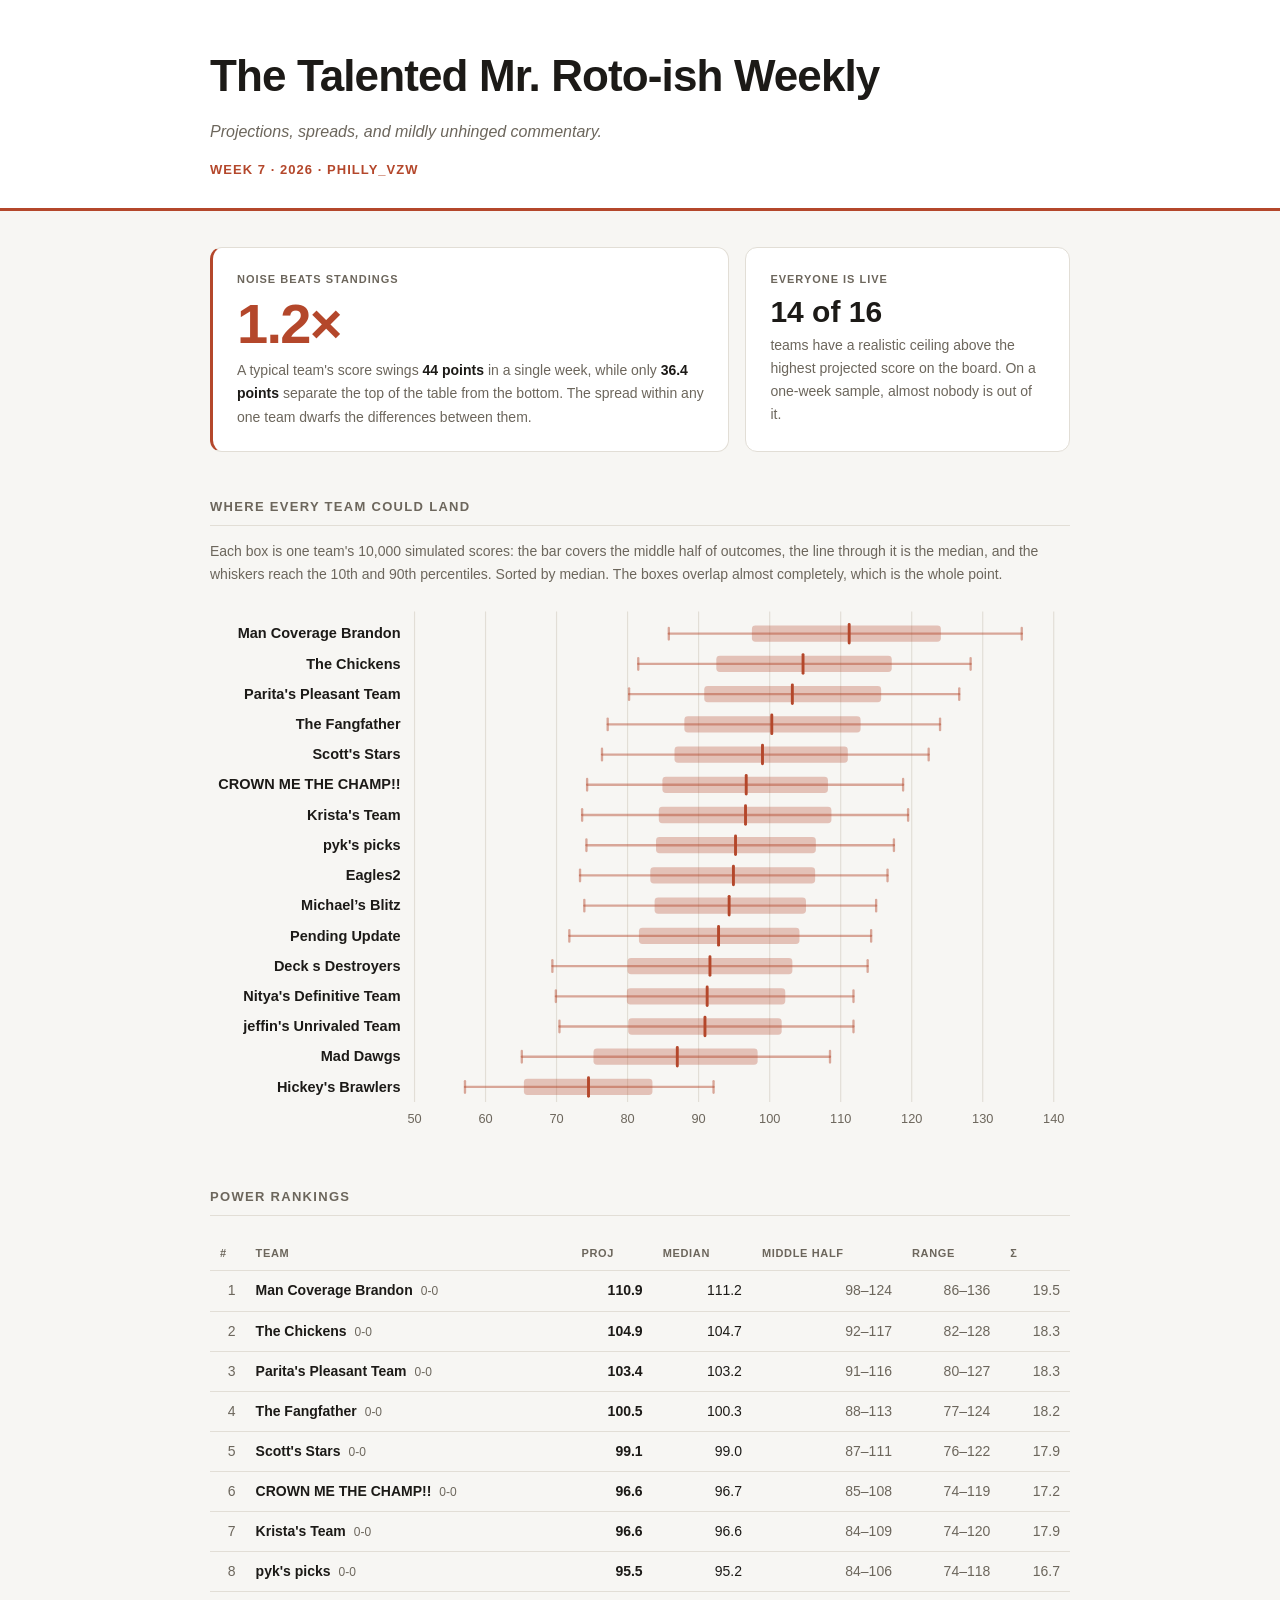
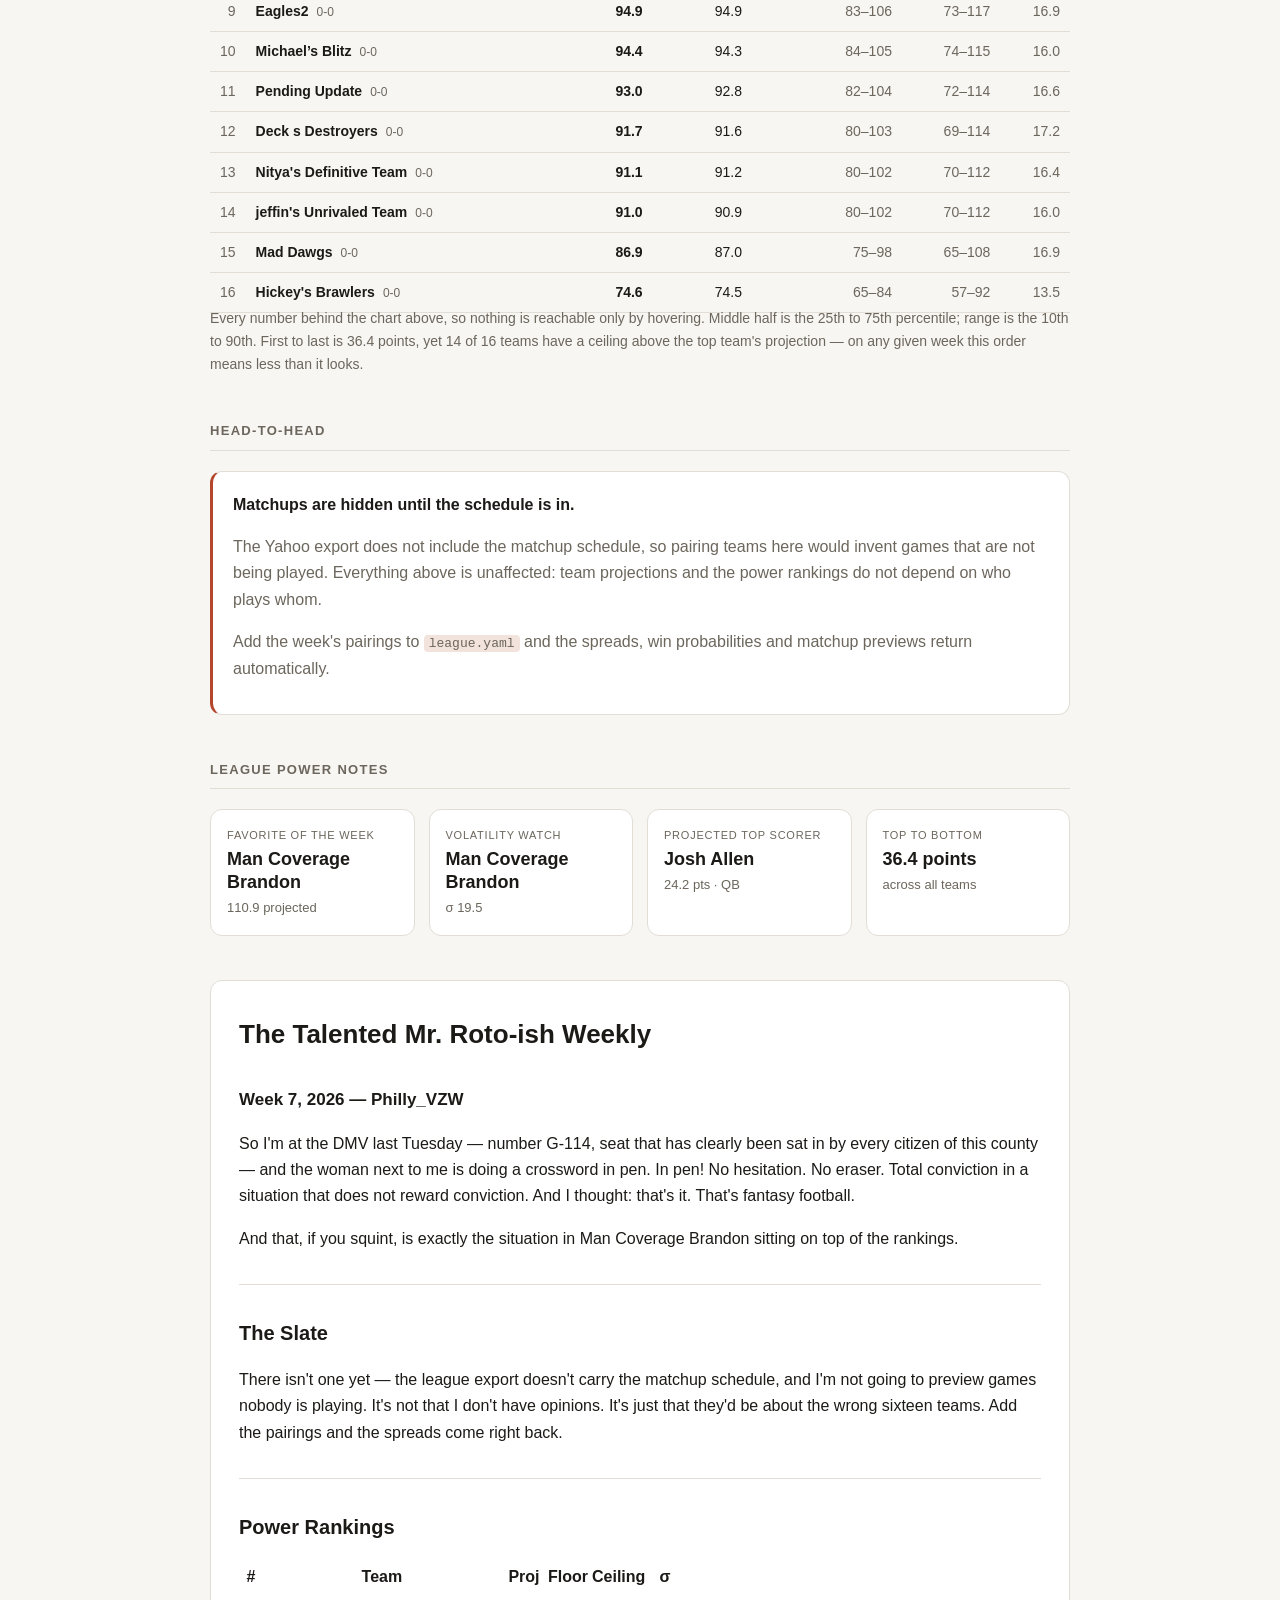
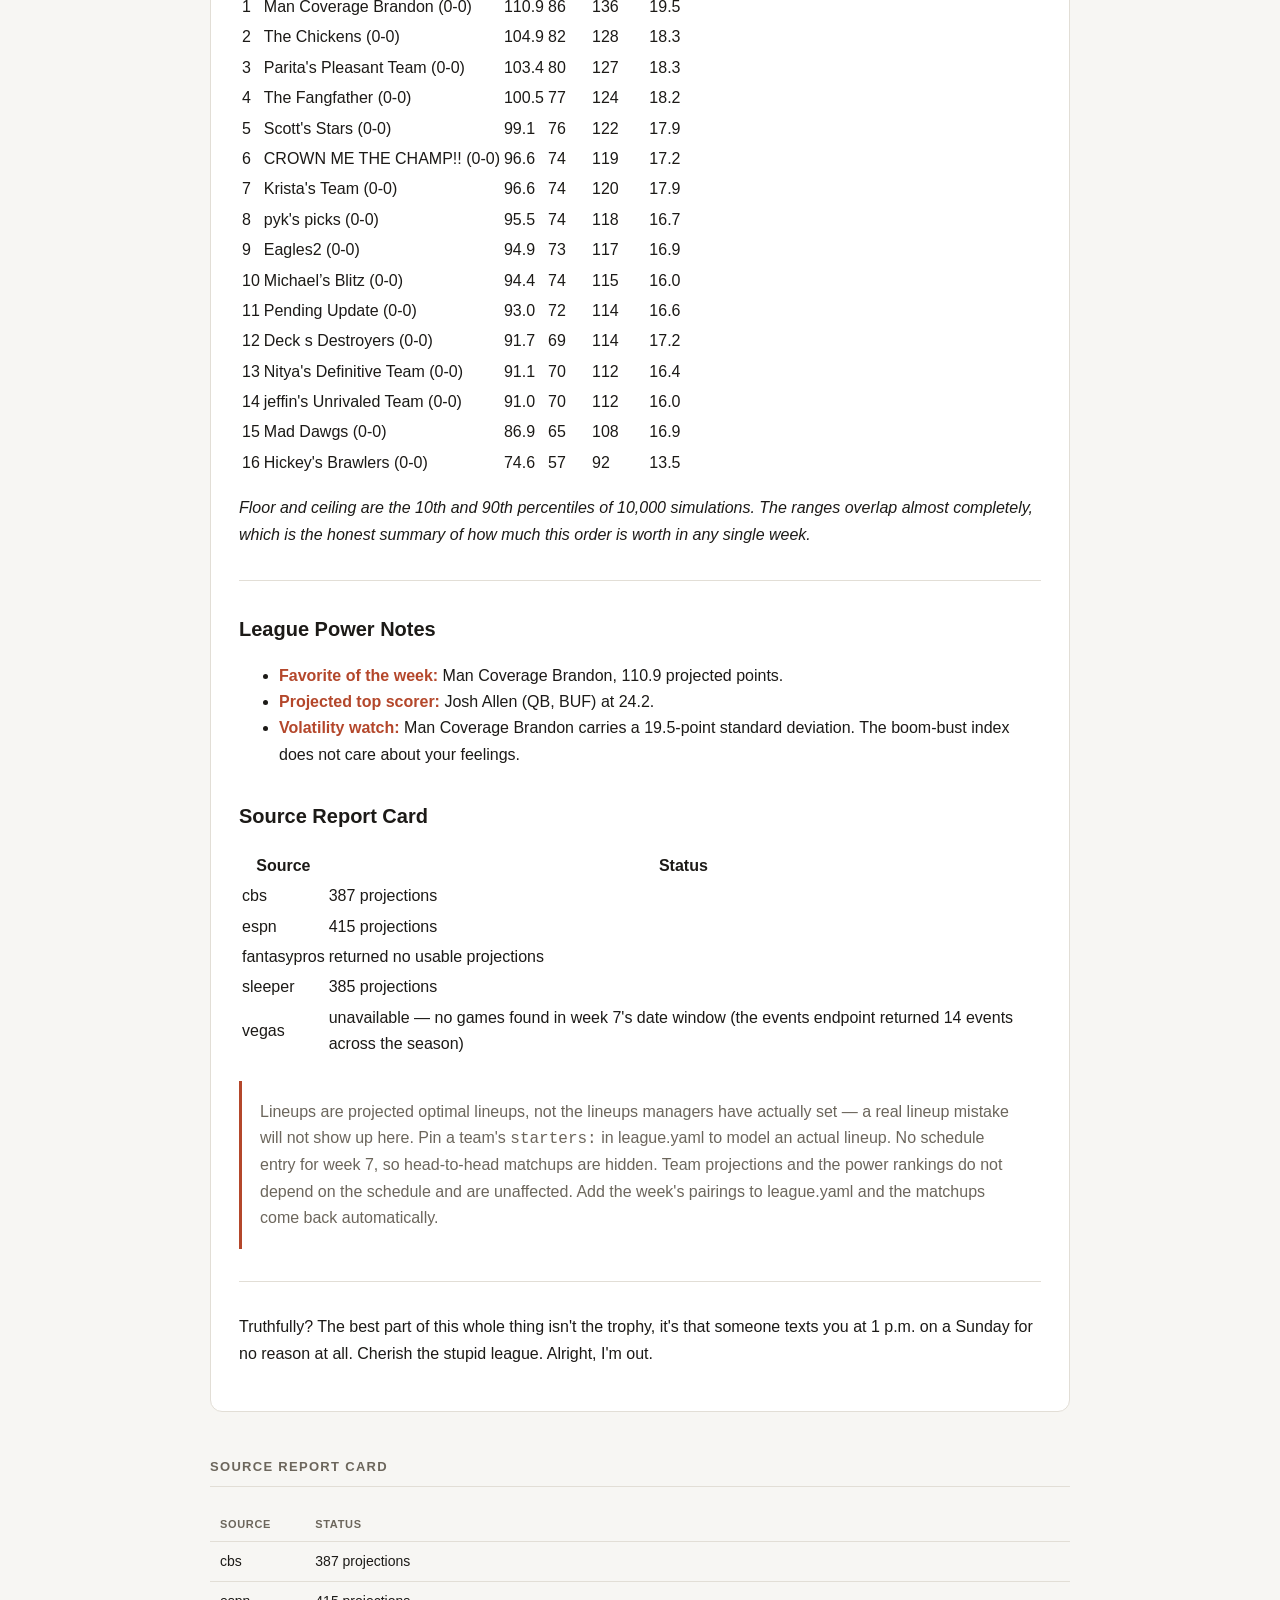
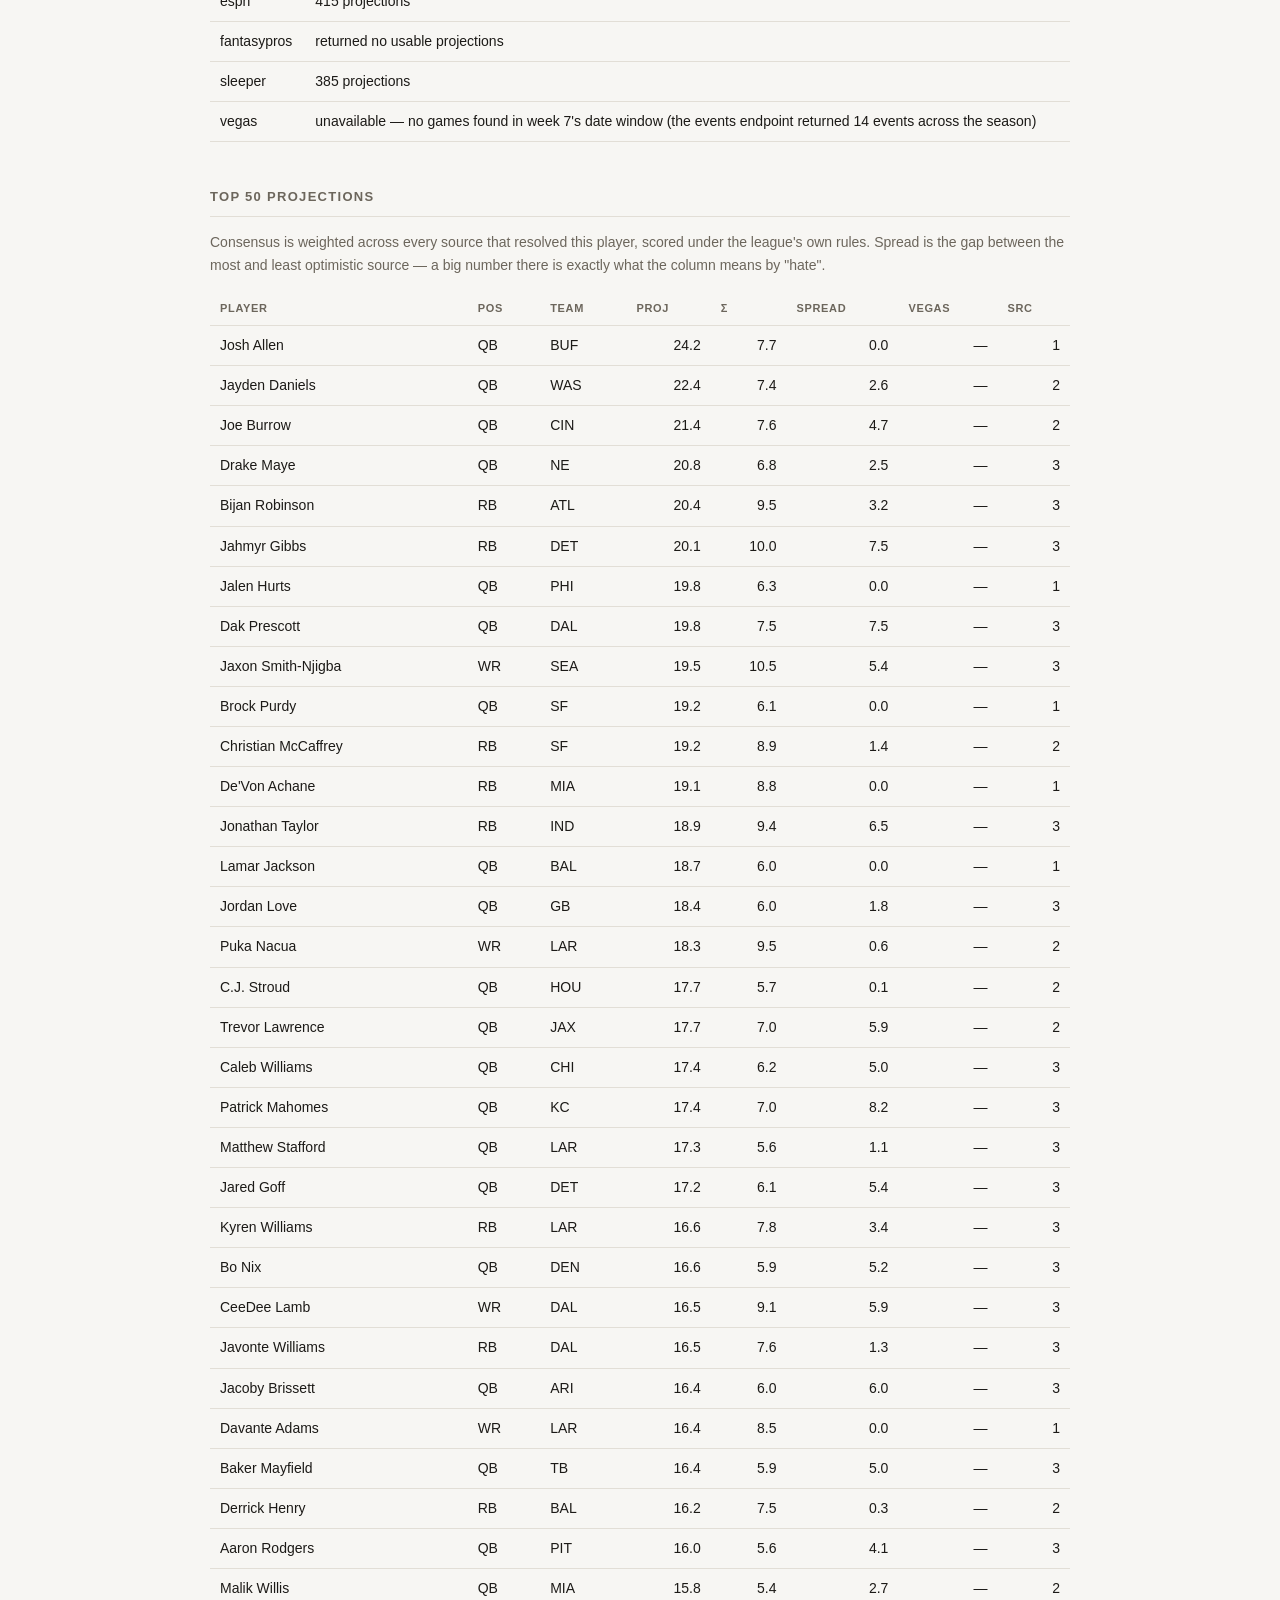
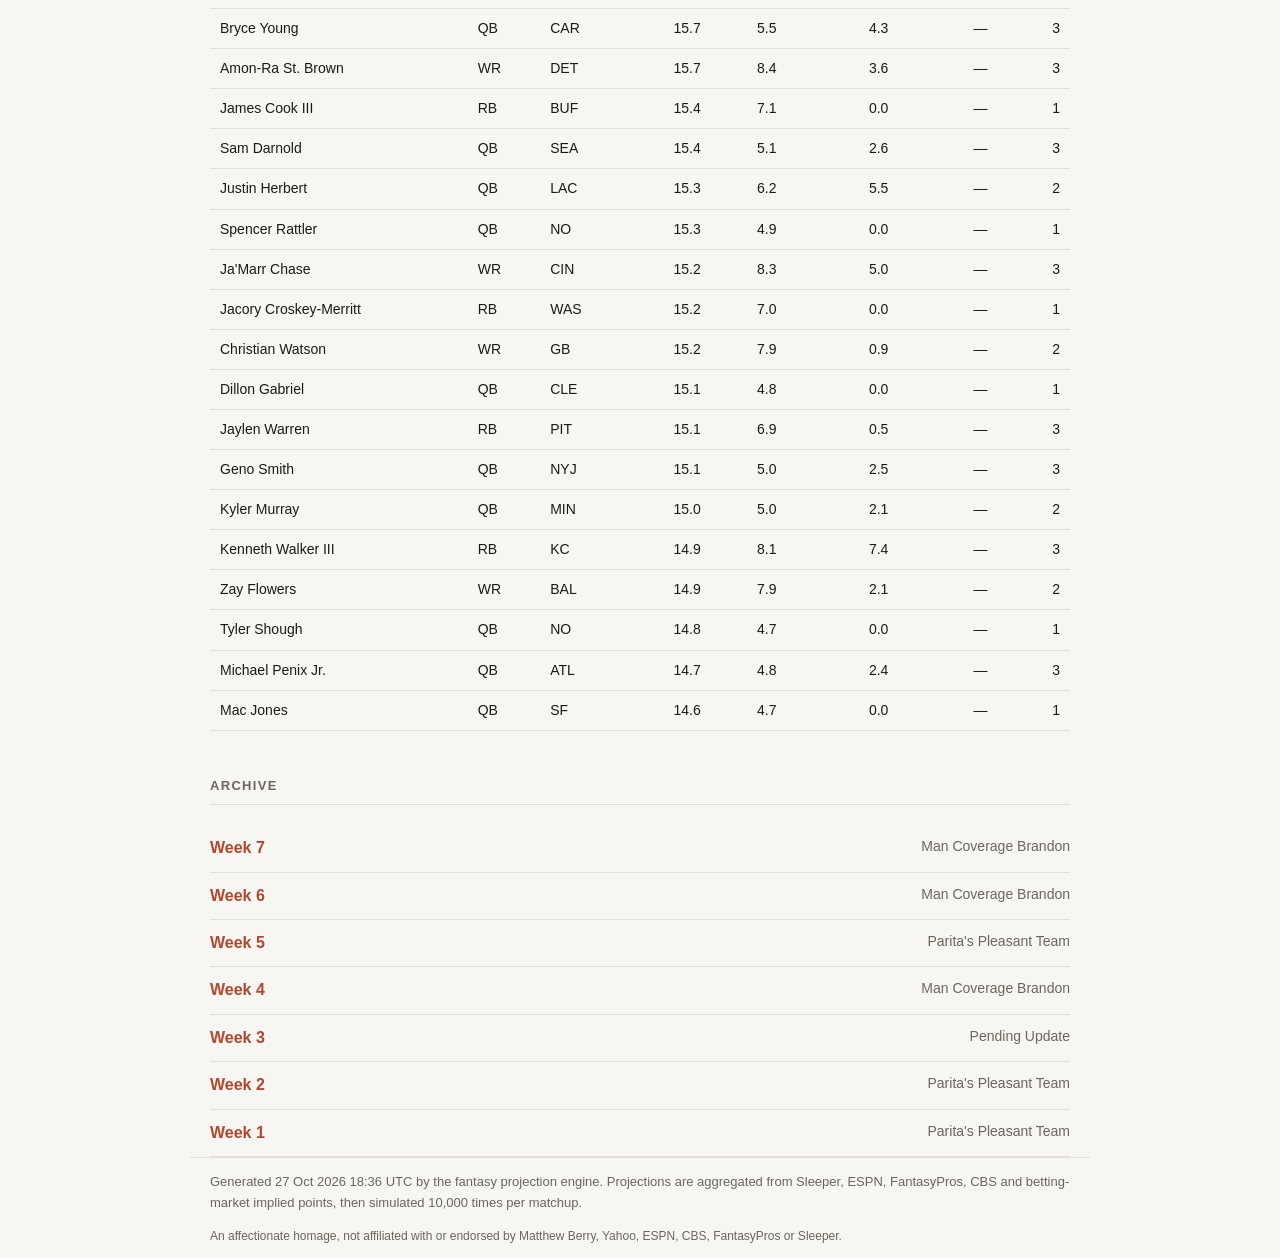
==== commit 7eb91f09: "Publish week 44 projections" ====
--- a/docs/index.html
+++ b/docs/index.html
@@ -3,7 +3,7 @@
 <head>
 <meta charset="utf-8">
 <meta name="viewport" content="width=device-width, initial-scale=1">
-<title>Week 6 — The Talented Mr. Roto-ish Weekly</title>
+<title>Week 7 — The Talented Mr. Roto-ish Weekly</title>
 <meta name="description" content="Projections, spreads, and mildly unhinged commentary.">
 <link rel="stylesheet" href="style.css">
 </head>
@@ -12,7 +12,7 @@
   <div class="wrap">
     <h1>The Talented Mr. Roto-ish Weekly</h1>
     <p class="tagline">Projections, spreads, and mildly unhinged commentary.</p>
-    <p class="subtitle">Week 6 · 2026 · Philly_VZW</p>
+    <p class="subtitle">Week 7 · 2026 · Philly_VZW</p>
   </div>
 </header>
 <main class="wrap">
@@ -20,44 +20,44 @@
 <section class="exec">
   <div class="exec-hero">
     <span class="exec-label">Noise beats standings</span>
-    <span class="exec-figure">2.0&times;</span>
+    <span class="exec-figure">1.2&times;</span>
     <p class="exec-sub">A typical team's score swings <strong>44 points</strong> in a
-    single week, while only <strong>22.2 points</strong> separate the top of the table from
+    single week, while only <strong>36.4 points</strong> separate the top of the table from
     the bottom. The spread within any one team dwarfs the differences between them.</p>
   </div>
   <div class="exec-tile">
     <span class="exec-label">Everyone is live</span>
-    <span class="exec-tile-figure">15 of 16</span>
+    <span class="exec-tile-figure">14 of 16</span>
     <p class="exec-sub">teams have a realistic ceiling above the highest projected score on the
     board. On a one-week sample, almost nobody is out of it.</p>
   </div>
 </section>
-<section><h2 class="section-title">Where every team could land</h2><p class="note">Each box is one team's 10,000 simulated scores: the bar covers the middle half of outcomes, the line through it is the median, and the whiskers reach the 10th and 90th percentiles. Sorted by median. The boxes overlap almost completely, which is the whole point.</p><div class="scroll bp-wrap"><svg class="boxplot" viewBox="0 0 740 466" role="list" aria-label="Projected score distribution for each team" preserveAspectRatio="xMinYMin meet"><line class="bp-grid" x1="176.0" y1="10" x2="176.0" y2="432.0"/><text class="bp-tick" x="176.0" y="450.0">60</text><line class="bp-grid" x1="254.6" y1="10" x2="254.6" y2="432.0"/><text class="bp-tick" x="254.6" y="450.0">70</text><line class="bp-grid" x1="333.1" y1="10" x2="333.1" y2="432.0"/><text class="bp-tick" x="333.1" y="450.0">80</text><line class="bp-grid" x1="411.7" y1="10" x2="411.7" y2="432.0"/><text class="bp-tick" x="411.7" y="450.0">90</text><line class="bp-grid" x1="490.3" y1="10" x2="490.3" y2="432.0"/><text class="bp-tick" x="490.3" y="450.0">100</text><line class="bp-grid" x1="568.9" y1="10" x2="568.9" y2="432.0"/><text class="bp-tick" x="568.9" y="450.0">110</text><line class="bp-grid" x1="647.4" y1="10" x2="647.4" y2="432.0"/><text class="bp-tick" x="647.4" y="450.0">120</text><line class="bp-grid" x1="726.0" y1="10" x2="726.0" y2="432.0"/><text class="bp-tick" x="726.0" y="450.0">130</text><g class="bp-row" tabindex="0" role="listitem" data-readout="Man Coverage Brandon · median 105.2 · middle half 92–118 · range 80–129 · swing 49"><rect class="bp-hit" x="4" y="16.0" width="726" height="26"/><text class="bp-name" x="164" y="33.0">Man Coverage Brandon</text><line class="bp-whisker" x1="337.1" y1="29.0" x2="721.3" y2="29.0"/><line class="bp-cap" x1="337.1" y1="24.0" x2="337.1" y2="34.0"/><line class="bp-cap" x1="721.3" y1="24.0" x2="721.3" y2="34.0"/><rect class="bp-box" x="425.9" y="22.0" width="205.9" height="14" rx="3"/><line class="bp-median" x1="531.1" y1="21.0" x2="531.1" y2="37.0"/></g><g class="bp-row" tabindex="0" role="listitem" data-readout="The Fangfather · median 103.6 · middle half 91–116 · range 80–128 · swing 48"><rect class="bp-hit" x="4" y="42.0" width="726" height="26"/><text class="bp-name" x="164" y="59.0">The Fangfather</text><line class="bp-whisker" x1="333.9" y1="55.0" x2="711.9" y2="55.0"/><line class="bp-cap" x1="333.9" y1="50.0" x2="333.9" y2="60.0"/><line class="bp-cap" x1="711.9" y1="50.0" x2="711.9" y2="60.0"/><rect class="bp-box" x="420.4" y="48.0" width="199.6" height="14" rx="3"/><line class="bp-median" x1="518.6" y1="47.0" x2="518.6" y2="63.0"/></g><g class="bp-row" tabindex="0" role="listitem" data-readout="The Chickens · median 103.3 · middle half 91–116 · range 80–127 · swing 46"><rect class="bp-hit" x="4" y="68.0" width="726" height="26"/><text class="bp-name" x="164" y="85.0">The Chickens</text><line class="bp-whisker" x1="335.5" y1="81.0" x2="700.9" y2="81.0"/><line class="bp-cap" x1="335.5" y1="76.0" x2="335.5" y2="86.0"/><line class="bp-cap" x1="700.9" y1="76.0" x2="700.9" y2="86.0"/><rect class="bp-box" x="422.7" y="74.0" width="190.9" height="14" rx="3"/><line class="bp-median" x1="516.2" y1="73.0" x2="516.2" y2="89.0"/></g><g class="bp-row" tabindex="0" role="listitem" data-readout="Parita&#x27;s Pleasant Team · median 101.6 · middle half 90–114 · range 79–124 · swing 45"><rect class="bp-hit" x="4" y="94.0" width="726" height="26"/><text class="bp-name" x="164" y="111.0">Parita&#x27;s Pleasant Team</text><line class="bp-whisker" x1="326.1" y1="107.0" x2="679.6" y2="107.0"/><line class="bp-cap" x1="326.1" y1="102.0" x2="326.1" y2="112.0"/><line class="bp-cap" x1="679.6" y1="102.0" x2="679.6" y2="112.0"/><rect class="bp-box" x="408.6" y="100.0" width="188.6" height="14" rx="3"/><line class="bp-median" x1="502.9" y1="99.0" x2="502.9" y2="115.0"/></g><g class="bp-row" tabindex="0" role="listitem" data-readout="Krista&#x27;s Team · median 97.5 · middle half 85–110 · range 74–122 · swing 48"><rect class="bp-hit" x="4" y="120.0" width="726" height="26"/><text class="bp-name" x="164" y="137.0">Krista&#x27;s Team</text><line class="bp-whisker" x1="283.6" y1="133.0" x2="660.0" y2="133.0"/><line class="bp-cap" x1="283.6" y1="128.0" x2="283.6" y2="138.0"/><line class="bp-cap" x1="660.0" y1="128.0" x2="660.0" y2="138.0"/><rect class="bp-box" x="373.2" y="126.0" width="196.4" height="14" rx="3"/><line class="bp-median" x1="470.6" y1="125.0" x2="470.6" y2="141.0"/></g><g class="bp-row" tabindex="0" role="listitem" data-readout="Scott&#x27;s Stars · median 96.2 · middle half 85–108 · range 76–118 · swing 43"><rect class="bp-hit" x="4" y="146.0" width="726" height="26"/><text class="bp-name" x="164" y="163.0">Scott&#x27;s Stars</text><line class="bp-whisker" x1="297.8" y1="159.0" x2="632.5" y2="159.0"/><line class="bp-cap" x1="297.8" y1="154.0" x2="297.8" y2="164.0"/><line class="bp-cap" x1="632.5" y1="154.0" x2="632.5" y2="164.0"/><rect class="bp-box" x="374.0" y="152.0" width="178.4" height="14" rx="3"/><line class="bp-median" x1="460.4" y1="151.0" x2="460.4" y2="167.0"/></g><g class="bp-row" tabindex="0" role="listitem" data-readout="Nitya&#x27;s Definitive Team · median 96.0 · middle half 84–108 · range 73–119 · swing 46"><rect class="bp-hit" x="4" y="172.0" width="726" height="26"/><text class="bp-name" x="164" y="189.0">Nitya&#x27;s Definitive Team</text><line class="bp-whisker" x1="277.4" y1="185.0" x2="638.8" y2="185.0"/><line class="bp-cap" x1="277.4" y1="180.0" x2="277.4" y2="190.0"/><line class="bp-cap" x1="638.8" y1="180.0" x2="638.8" y2="190.0"/><rect class="bp-box" x="362.2" y="178.0" width="192.5" height="14" rx="3"/><line class="bp-median" x1="458.9" y1="177.0" x2="458.9" y2="193.0"/></g><g class="bp-row" tabindex="0" role="listitem" data-readout="Deck s Destroyers · median 94.5 · middle half 83–106 · range 73–116 · swing 43"><rect class="bp-hit" x="4" y="198.0" width="726" height="26"/><text class="bp-name" x="164" y="215.0">Deck s Destroyers</text><line class="bp-whisker" x1="279.7" y1="211.0" x2="617.6" y2="211.0"/><line class="bp-cap" x1="279.7" y1="206.0" x2="279.7" y2="216.0"/><line class="bp-cap" x1="617.6" y1="206.0" x2="617.6" y2="216.0"/><rect class="bp-box" x="359.1" y="204.0" width="176.0" height="14" rx="3"/><line class="bp-median" x1="447.1" y1="203.0" x2="447.1" y2="219.0"/></g><g class="bp-row" tabindex="0" role="listitem" data-readout="CROWN ME THE CHAMP!! · median 93.3 · middle half 82–104 · range 72–114 · swing 42"><rect class="bp-hit" x="4" y="224.0" width="726" height="26"/><text class="bp-name" x="164" y="241.0">CROWN ME THE CHAMP!!</text><line class="bp-whisker" x1="272.6" y1="237.0" x2="603.4" y2="237.0"/><line class="bp-cap" x1="272.6" y1="232.0" x2="272.6" y2="242.0"/><line class="bp-cap" x1="603.4" y1="232.0" x2="603.4" y2="242.0"/><rect class="bp-box" x="350.4" y="230.0" width="175.2" height="14" rx="3"/><line class="bp-median" x1="437.6" y1="229.0" x2="437.6" y2="245.0"/></g><g class="bp-row" tabindex="0" role="listitem" data-readout="Pending Update · median 92.5 · middle half 81–104 · range 70–115 · swing 45"><rect class="bp-hit" x="4" y="250.0" width="726" height="26"/><text class="bp-name" x="164" y="267.0">Pending Update</text><line class="bp-whisker" x1="256.1" y1="263.0" x2="610.5" y2="263.0"/><line class="bp-cap" x1="256.1" y1="258.0" x2="256.1" y2="268.0"/><line class="bp-cap" x1="610.5" y1="258.0" x2="610.5" y2="268.0"/><rect class="bp-box" x="337.9" y="256.0" width="187.8" height="14" rx="3"/><line class="bp-median" x1="431.4" y1="255.0" x2="431.4" y2="271.0"/></g><g class="bp-row" tabindex="0" role="listitem" data-readout="jeffin&#x27;s Unrivaled Team · median 92.4 · middle half 81–104 · range 71–114 · swing 43"><rect class="bp-hit" x="4" y="276.0" width="726" height="26"/><text class="bp-name" x="164" y="293.0">jeffin&#x27;s Unrivaled Team</text><line class="bp-whisker" x1="264.0" y1="289.0" x2="601.1" y2="289.0"/><line class="bp-cap" x1="264.0" y1="284.0" x2="264.0" y2="294.0"/><line class="bp-cap" x1="601.1" y1="284.0" x2="601.1" y2="294.0"/><rect class="bp-box" x="343.4" y="282.0" width="177.6" height="14" rx="3"/><line class="bp-median" x1="430.6" y1="281.0" x2="430.6" y2="297.0"/></g><g class="bp-row" tabindex="0" role="listitem" data-readout="Eagles2 · median 90.5 · middle half 79–102 · range 70–112 · swing 42"><rect class="bp-hit" x="4" y="302.0" width="726" height="26"/><text class="bp-name" x="164" y="319.0">Eagles2</text><line class="bp-whisker" x1="253.8" y1="315.0" x2="581.4" y2="315.0"/><line class="bp-cap" x1="253.8" y1="310.0" x2="253.8" y2="320.0"/><line class="bp-cap" x1="581.4" y1="310.0" x2="581.4" y2="320.0"/><rect class="bp-box" x="326.9" y="308.0" width="176.0" height="14" rx="3"/><line class="bp-median" x1="415.6" y1="307.0" x2="415.6" y2="323.0"/></g><g class="bp-row" tabindex="0" role="listitem" data-readout="Michael’s Blitz · median 89.9 · middle half 79–101 · range 70–110 · swing 41"><rect class="bp-hit" x="4" y="328.0" width="726" height="26"/><text class="bp-name" x="164" y="345.0">Michael’s Blitz</text><line class="bp-whisker" x1="251.4" y1="341.0" x2="570.4" y2="341.0"/><line class="bp-cap" x1="251.4" y1="336.0" x2="251.4" y2="346.0"/><line class="bp-cap" x1="570.4" y1="336.0" x2="570.4" y2="346.0"/><rect class="bp-box" x="326.9" y="334.0" width="168.9" height="14" rx="3"/><line class="bp-median" x1="410.9" y1="333.0" x2="410.9" y2="349.0"/></g><g class="bp-row" tabindex="0" role="listitem" data-readout="pyk&#x27;s picks · median 86.4 · middle half 75–98 · range 65–109 · swing 44"><rect class="bp-hit" x="4" y="354.0" width="726" height="26"/><text class="bp-name" x="164" y="371.0">pyk&#x27;s picks</text><line class="bp-whisker" x1="213.7" y1="367.0" x2="562.6" y2="367.0"/><line class="bp-cap" x1="213.7" y1="362.0" x2="213.7" y2="372.0"/><line class="bp-cap" x1="562.6" y1="362.0" x2="562.6" y2="372.0"/><rect class="bp-box" x="293.9" y="360.0" width="181.5" height="14" rx="3"/><line class="bp-median" x1="383.4" y1="359.0" x2="383.4" y2="375.0"/></g><g class="bp-row" tabindex="0" role="listitem" data-readout="Mad Dawgs · median 83.2 · middle half 72–95 · range 62–105 · swing 43"><rect class="bp-hit" x="4" y="380.0" width="726" height="26"/><text class="bp-name" x="164" y="397.0">Mad Dawgs</text><line class="bp-whisker" x1="193.3" y1="393.0" x2="531.1" y2="393.0"/><line class="bp-cap" x1="193.3" y1="388.0" x2="193.3" y2="398.0"/><line class="bp-cap" x1="531.1" y1="388.0" x2="531.1" y2="398.0"/><rect class="bp-box" x="271.9" y="386.0" width="177.6" height="14" rx="3"/><line class="bp-median" x1="358.3" y1="385.0" x2="358.3" y2="401.0"/></g><g class="bp-row" tabindex="0" role="listitem" data-readout="Hickey&#x27;s Brawlers · median 83.0 · middle half 72–93 · range 63–102 · swing 39"><rect class="bp-hit" x="4" y="406.0" width="726" height="26"/><text class="bp-name" x="164" y="423.0">Hickey&#x27;s Brawlers</text><line class="bp-whisker" x1="201.9" y1="419.0" x2="509.9" y2="419.0"/><line class="bp-cap" x1="201.9" y1="414.0" x2="201.9" y2="424.0"/><line class="bp-cap" x1="509.9" y1="414.0" x2="509.9" y2="424.0"/><rect class="bp-box" x="274.2" y="412.0" width="162.6" height="14" rx="3"/><line class="bp-median" x1="356.7" y1="411.0" x2="356.7" y2="427.0"/></g></svg></div><div class="bp-tip" id="bp-tip" role="status" aria-live="polite" hidden></div></section>
-<section><h2 class="section-title">Power Rankings</h2><div class="scroll"><table class="data rankings"><thead><tr><th class='num'>#</th><th>Team</th><th class='num'>Proj</th><th class='num'>Median</th><th class='num'>Middle half</th><th class='num'>Range</th><th class='num'>&sigma;</th></tr></thead><tbody><tr><td class='num rank'>1</td><td class='rank-team'>Man Coverage Brandon<span class='rank-record'>0-0</span></td><td class='num strong'>105.1</td><td class='num'>105.2</td><td class='num muted'>92&ndash;118</td><td class='num muted'>80&ndash;129</td><td class='num muted'>19.2</td></tr><tr><td class='num rank'>2</td><td class='rank-team'>The Fangfather<span class='rank-record'>0-0</span></td><td class='num strong'>104.0</td><td class='num'>103.6</td><td class='num muted'>91&ndash;116</td><td class='num muted'>80&ndash;128</td><td class='num muted'>18.9</td></tr><tr><td class='num rank'>3</td><td class='rank-team'>The Chickens<span class='rank-record'>0-0</span></td><td class='num strong'>103.6</td><td class='num'>103.3</td><td class='num muted'>91&ndash;116</td><td class='num muted'>80&ndash;127</td><td class='num muted'>18.1</td></tr><tr><td class='num rank'>4</td><td class='rank-team'>Parita&#x27;s Pleasant Team<span class='rank-record'>0-0</span></td><td class='num strong'>101.7</td><td class='num'>101.6</td><td class='num muted'>90&ndash;114</td><td class='num muted'>79&ndash;124</td><td class='num muted'>17.6</td></tr><tr><td class='num rank'>5</td><td class='rank-team'>Krista&#x27;s Team<span class='rank-record'>0-0</span></td><td class='num strong'>97.6</td><td class='num'>97.5</td><td class='num muted'>85&ndash;110</td><td class='num muted'>74&ndash;122</td><td class='num muted'>18.5</td></tr><tr><td class='num rank'>6</td><td class='rank-team'>Scott&#x27;s Stars<span class='rank-record'>0-0</span></td><td class='num strong'>96.6</td><td class='num'>96.2</td><td class='num muted'>85&ndash;108</td><td class='num muted'>76&ndash;118</td><td class='num muted'>16.7</td></tr><tr><td class='num rank'>7</td><td class='rank-team'>Nitya&#x27;s Definitive Team<span class='rank-record'>0-0</span></td><td class='num strong'>96.0</td><td class='num'>96.0</td><td class='num muted'>84&ndash;108</td><td class='num muted'>73&ndash;119</td><td class='num muted'>17.8</td></tr><tr><td class='num rank'>8</td><td class='rank-team'>Deck s Destroyers<span class='rank-record'>0-0</span></td><td class='num strong'>94.6</td><td class='num'>94.5</td><td class='num muted'>83&ndash;106</td><td class='num muted'>73&ndash;116</td><td class='num muted'>16.7</td></tr><tr><td class='num rank'>9</td><td class='rank-team'>CROWN ME THE CHAMP!!<span class='rank-record'>0-0</span></td><td class='num strong'>93.3</td><td class='num'>93.3</td><td class='num muted'>82&ndash;104</td><td class='num muted'>72&ndash;114</td><td class='num muted'>16.4</td></tr><tr><td class='num rank'>10</td><td class='rank-team'>Pending Update<span class='rank-record'>0-0</span></td><td class='num strong'>92.7</td><td class='num'>92.5</td><td class='num muted'>81&ndash;104</td><td class='num muted'>70&ndash;115</td><td class='num muted'>17.6</td></tr><tr><td class='num rank'>11</td><td class='rank-team'>jeffin&#x27;s Unrivaled Team<span class='rank-record'>0-0</span></td><td class='num strong'>92.7</td><td class='num'>92.4</td><td class='num muted'>81&ndash;104</td><td class='num muted'>71&ndash;114</td><td class='num muted'>16.7</td></tr><tr><td class='num rank'>12</td><td class='rank-team'>Eagles2<span class='rank-record'>0-0</span></td><td class='num strong'>90.6</td><td class='num'>90.5</td><td class='num muted'>79&ndash;102</td><td class='num muted'>70&ndash;112</td><td class='num muted'>16.4</td></tr><tr><td class='num rank'>13</td><td class='rank-team'>Michael’s Blitz<span class='rank-record'>0-0</span></td><td class='num strong'>89.9</td><td class='num'>89.9</td><td class='num muted'>79&ndash;101</td><td class='num muted'>70&ndash;110</td><td class='num muted'>15.8</td></tr><tr><td class='num rank'>14</td><td class='rank-team'>pyk&#x27;s picks<span class='rank-record'>0-0</span></td><td class='num strong'>86.7</td><td class='num'>86.4</td><td class='num muted'>75&ndash;98</td><td class='num muted'>65&ndash;109</td><td class='num muted'>17.2</td></tr><tr><td class='num rank'>15</td><td class='rank-team'>Mad Dawgs<span class='rank-record'>0-0</span></td><td class='num strong'>83.6</td><td class='num'>83.2</td><td class='num muted'>72&ndash;95</td><td class='num muted'>62&ndash;105</td><td class='num muted'>16.6</td></tr><tr><td class='num rank'>16</td><td class='rank-team'>Hickey&#x27;s Brawlers<span class='rank-record'>0-0</span></td><td class='num strong'>82.9</td><td class='num'>83.0</td><td class='num muted'>72&ndash;93</td><td class='num muted'>63&ndash;102</td><td class='num muted'>15.3</td></tr></tbody></table></div><p class="note">Every number behind the chart above, so nothing is reachable only by hovering. Middle half is the 25th to 75th percentile; range is the 10th to 90th. First to last is 22.2 points, yet 15 of 16 teams have a ceiling above the top team's projection — on any given week this order means less than it looks.</p></section>
+<section><h2 class="section-title">Where every team could land</h2><p class="note">Each box is one team's 10,000 simulated scores: the bar covers the middle half of outcomes, the line through it is the median, and the whiskers reach the 10th and 90th percentiles. Sorted by median. The boxes overlap almost completely, which is the whole point.</p><div class="scroll bp-wrap"><svg class="boxplot" viewBox="0 0 740 466" role="list" aria-label="Projected score distribution for each team" preserveAspectRatio="xMinYMin meet"><line class="bp-grid" x1="176.0" y1="10" x2="176.0" y2="432.0"/><text class="bp-tick" x="176.0" y="450.0">50</text><line class="bp-grid" x1="237.1" y1="10" x2="237.1" y2="432.0"/><text class="bp-tick" x="237.1" y="450.0">60</text><line class="bp-grid" x1="298.2" y1="10" x2="298.2" y2="432.0"/><text class="bp-tick" x="298.2" y="450.0">70</text><line class="bp-grid" x1="359.3" y1="10" x2="359.3" y2="432.0"/><text class="bp-tick" x="359.3" y="450.0">80</text><line class="bp-grid" x1="420.4" y1="10" x2="420.4" y2="432.0"/><text class="bp-tick" x="420.4" y="450.0">90</text><line class="bp-grid" x1="481.6" y1="10" x2="481.6" y2="432.0"/><text class="bp-tick" x="481.6" y="450.0">100</text><line class="bp-grid" x1="542.7" y1="10" x2="542.7" y2="432.0"/><text class="bp-tick" x="542.7" y="450.0">110</text><line class="bp-grid" x1="603.8" y1="10" x2="603.8" y2="432.0"/><text class="bp-tick" x="603.8" y="450.0">120</text><line class="bp-grid" x1="664.9" y1="10" x2="664.9" y2="432.0"/><text class="bp-tick" x="664.9" y="450.0">130</text><line class="bp-grid" x1="726.0" y1="10" x2="726.0" y2="432.0"/><text class="bp-tick" x="726.0" y="450.0">140</text><g class="bp-row" tabindex="0" role="listitem" data-readout="Man Coverage Brandon · median 111.2 · middle half 98–124 · range 86–136 · swing 50"><rect class="bp-hit" x="4" y="16.0" width="726" height="26"/><text class="bp-name" x="164" y="33.0">Man Coverage Brandon</text><line class="bp-whisker" x1="394.8" y1="29.0" x2="698.5" y2="29.0"/><line class="bp-cap" x1="394.8" y1="24.0" x2="394.8" y2="34.0"/><line class="bp-cap" x1="698.5" y1="24.0" x2="698.5" y2="34.0"/><rect class="bp-box" x="466.3" y="22.0" width="162.6" height="14" rx="3"/><line class="bp-median" x1="550.0" y1="21.0" x2="550.0" y2="37.0"/></g><g class="bp-row" tabindex="0" role="listitem" data-readout="The Chickens · median 104.7 · middle half 92–117 · range 82–128 · swing 47"><rect class="bp-hit" x="4" y="42.0" width="726" height="26"/><text class="bp-name" x="164" y="59.0">The Chickens</text><line class="bp-whisker" x1="368.5" y1="55.0" x2="654.5" y2="55.0"/><line class="bp-cap" x1="368.5" y1="50.0" x2="368.5" y2="60.0"/><line class="bp-cap" x1="654.5" y1="50.0" x2="654.5" y2="60.0"/><rect class="bp-box" x="435.7" y="48.0" width="150.9" height="14" rx="3"/><line class="bp-median" x1="510.3" y1="47.0" x2="510.3" y2="63.0"/></g><g class="bp-row" tabindex="0" role="listitem" data-readout="Parita&#x27;s Pleasant Team · median 103.2 · middle half 91–116 · range 80–127 · swing 46"><rect class="bp-hit" x="4" y="68.0" width="726" height="26"/><text class="bp-name" x="164" y="85.0">Parita&#x27;s Pleasant Team</text><line class="bp-whisker" x1="360.6" y1="81.0" x2="644.7" y2="81.0"/><line class="bp-cap" x1="360.6" y1="76.0" x2="360.6" y2="86.0"/><line class="bp-cap" x1="644.7" y1="76.0" x2="644.7" y2="86.0"/><rect class="bp-box" x="425.3" y="74.0" width="152.2" height="14" rx="3"/><line class="bp-median" x1="501.1" y1="73.0" x2="501.1" y2="89.0"/></g><g class="bp-row" tabindex="0" role="listitem" data-readout="The Fangfather · median 100.3 · middle half 88–113 · range 77–124 · swing 47"><rect class="bp-hit" x="4" y="94.0" width="726" height="26"/><text class="bp-name" x="164" y="111.0">The Fangfather</text><line class="bp-whisker" x1="342.2" y1="107.0" x2="628.2" y2="107.0"/><line class="bp-cap" x1="342.2" y1="102.0" x2="342.2" y2="112.0"/><line class="bp-cap" x1="628.2" y1="102.0" x2="628.2" y2="112.0"/><rect class="bp-box" x="408.2" y="100.0" width="151.6" height="14" rx="3"/><line class="bp-median" x1="483.4" y1="99.0" x2="483.4" y2="115.0"/></g><g class="bp-row" tabindex="0" role="listitem" data-readout="Scott&#x27;s Stars · median 99.0 · middle half 87–111 · range 76–122 · swing 46"><rect class="bp-hit" x="4" y="120.0" width="726" height="26"/><text class="bp-name" x="164" y="137.0">Scott&#x27;s Stars</text><line class="bp-whisker" x1="337.3" y1="133.0" x2="618.4" y2="133.0"/><line class="bp-cap" x1="337.3" y1="128.0" x2="337.3" y2="138.0"/><line class="bp-cap" x1="618.4" y1="128.0" x2="618.4" y2="138.0"/><rect class="bp-box" x="399.7" y="126.0" width="149.1" height="14" rx="3"/><line class="bp-median" x1="475.4" y1="125.0" x2="475.4" y2="141.0"/></g><g class="bp-row" tabindex="0" role="listitem" data-readout="CROWN ME THE CHAMP!! · median 96.7 · middle half 85–108 · range 74–119 · swing 44"><rect class="bp-hit" x="4" y="146.0" width="726" height="26"/><text class="bp-name" x="164" y="163.0">CROWN ME THE CHAMP!!</text><line class="bp-whisker" x1="324.5" y1="159.0" x2="596.4" y2="159.0"/><line class="bp-cap" x1="324.5" y1="154.0" x2="324.5" y2="164.0"/><line class="bp-cap" x1="596.4" y1="154.0" x2="596.4" y2="164.0"/><rect class="bp-box" x="389.3" y="152.0" width="142.4" height="14" rx="3"/><line class="bp-median" x1="461.4" y1="151.0" x2="461.4" y2="167.0"/></g><g class="bp-row" tabindex="0" role="listitem" data-readout="Krista&#x27;s Team · median 96.6 · middle half 84–109 · range 74–120 · swing 46"><rect class="bp-hit" x="4" y="172.0" width="726" height="26"/><text class="bp-name" x="164" y="189.0">Krista&#x27;s Team</text><line class="bp-whisker" x1="320.2" y1="185.0" x2="600.7" y2="185.0"/><line class="bp-cap" x1="320.2" y1="180.0" x2="320.2" y2="190.0"/><line class="bp-cap" x1="600.7" y1="180.0" x2="600.7" y2="190.0"/><rect class="bp-box" x="386.2" y="178.0" width="148.5" height="14" rx="3"/><line class="bp-median" x1="460.8" y1="177.0" x2="460.8" y2="193.0"/></g><g class="bp-row" tabindex="0" role="listitem" data-readout="pyk&#x27;s picks · median 95.2 · middle half 84–106 · range 74–118 · swing 43"><rect class="bp-hit" x="4" y="198.0" width="726" height="26"/><text class="bp-name" x="164" y="215.0">pyk&#x27;s picks</text><line class="bp-whisker" x1="323.9" y1="211.0" x2="588.5" y2="211.0"/><line class="bp-cap" x1="323.9" y1="206.0" x2="323.9" y2="216.0"/><line class="bp-cap" x1="588.5" y1="206.0" x2="588.5" y2="216.0"/><rect class="bp-box" x="383.8" y="204.0" width="137.5" height="14" rx="3"/><line class="bp-median" x1="452.2" y1="203.0" x2="452.2" y2="219.0"/></g><g class="bp-row" tabindex="0" role="listitem" data-readout="Eagles2 · median 94.9 · middle half 83–106 · range 73–117 · swing 43"><rect class="bp-hit" x="4" y="224.0" width="726" height="26"/><text class="bp-name" x="164" y="241.0">Eagles2</text><line class="bp-whisker" x1="318.4" y1="237.0" x2="583.0" y2="237.0"/><line class="bp-cap" x1="318.4" y1="232.0" x2="318.4" y2="242.0"/><line class="bp-cap" x1="583.0" y1="232.0" x2="583.0" y2="242.0"/><rect class="bp-box" x="378.9" y="230.0" width="141.8" height="14" rx="3"/><line class="bp-median" x1="450.4" y1="229.0" x2="450.4" y2="245.0"/></g><g class="bp-row" tabindex="0" role="listitem" data-readout="Michael’s Blitz · median 94.3 · middle half 84–105 · range 74–115 · swing 41"><rect class="bp-hit" x="4" y="250.0" width="726" height="26"/><text class="bp-name" x="164" y="267.0">Michael’s Blitz</text><line class="bp-whisker" x1="322.1" y1="263.0" x2="573.2" y2="263.0"/><line class="bp-cap" x1="322.1" y1="258.0" x2="322.1" y2="268.0"/><line class="bp-cap" x1="573.2" y1="258.0" x2="573.2" y2="268.0"/><rect class="bp-box" x="382.6" y="256.0" width="130.2" height="14" rx="3"/><line class="bp-median" x1="446.7" y1="255.0" x2="446.7" y2="271.0"/></g><g class="bp-row" tabindex="0" role="listitem" data-readout="Pending Update · median 92.8 · middle half 82–104 · range 72–114 · swing 42"><rect class="bp-hit" x="4" y="276.0" width="726" height="26"/><text class="bp-name" x="164" y="293.0">Pending Update</text><line class="bp-whisker" x1="309.2" y1="289.0" x2="568.9" y2="289.0"/><line class="bp-cap" x1="309.2" y1="284.0" x2="309.2" y2="294.0"/><line class="bp-cap" x1="568.9" y1="284.0" x2="568.9" y2="294.0"/><rect class="bp-box" x="369.1" y="282.0" width="138.1" height="14" rx="3"/><line class="bp-median" x1="437.6" y1="281.0" x2="437.6" y2="297.0"/></g><g class="bp-row" tabindex="0" role="listitem" data-readout="Deck s Destroyers · median 91.6 · middle half 80–103 · range 69–114 · swing 44"><rect class="bp-hit" x="4" y="302.0" width="726" height="26"/><text class="bp-name" x="164" y="319.0">Deck s Destroyers</text><line class="bp-whisker" x1="294.6" y1="315.0" x2="565.9" y2="315.0"/><line class="bp-cap" x1="294.6" y1="310.0" x2="294.6" y2="320.0"/><line class="bp-cap" x1="565.9" y1="310.0" x2="565.9" y2="320.0"/><rect class="bp-box" x="359.3" y="308.0" width="141.8" height="14" rx="3"/><line class="bp-median" x1="430.2" y1="307.0" x2="430.2" y2="323.0"/></g><g class="bp-row" tabindex="0" role="listitem" data-readout="Nitya&#x27;s Definitive Team · median 91.2 · middle half 80–102 · range 70–112 · swing 42"><rect class="bp-hit" x="4" y="328.0" width="726" height="26"/><text class="bp-name" x="164" y="345.0">Nitya&#x27;s Definitive Team</text><line class="bp-whisker" x1="297.6" y1="341.0" x2="553.7" y2="341.0"/><line class="bp-cap" x1="297.6" y1="336.0" x2="297.6" y2="346.0"/><line class="bp-cap" x1="553.7" y1="336.0" x2="553.7" y2="346.0"/><rect class="bp-box" x="358.7" y="334.0" width="136.3" height="14" rx="3"/><line class="bp-median" x1="427.8" y1="333.0" x2="427.8" y2="349.0"/></g><g class="bp-row" tabindex="0" role="listitem" data-readout="jeffin&#x27;s Unrivaled Team · median 90.9 · middle half 80–102 · range 70–112 · swing 41"><rect class="bp-hit" x="4" y="354.0" width="726" height="26"/><text class="bp-name" x="164" y="371.0">jeffin&#x27;s Unrivaled Team</text><line class="bp-whisker" x1="300.7" y1="367.0" x2="553.7" y2="367.0"/><line class="bp-cap" x1="300.7" y1="362.0" x2="300.7" y2="372.0"/><line class="bp-cap" x1="553.7" y1="362.0" x2="553.7" y2="372.0"/><rect class="bp-box" x="359.9" y="360.0" width="132.0" height="14" rx="3"/><line class="bp-median" x1="425.9" y1="359.0" x2="425.9" y2="375.0"/></g><g class="bp-row" tabindex="0" role="listitem" data-readout="Mad Dawgs · median 87.0 · middle half 75–98 · range 65–108 · swing 43"><rect class="bp-hit" x="4" y="380.0" width="726" height="26"/><text class="bp-name" x="164" y="397.0">Mad Dawgs</text><line class="bp-whisker" x1="268.3" y1="393.0" x2="533.5" y2="393.0"/><line class="bp-cap" x1="268.3" y1="388.0" x2="268.3" y2="398.0"/><line class="bp-cap" x1="533.5" y1="388.0" x2="533.5" y2="398.0"/><rect class="bp-box" x="330.0" y="386.0" width="141.2" height="14" rx="3"/><line class="bp-median" x1="402.1" y1="385.0" x2="402.1" y2="401.0"/></g><g class="bp-row" tabindex="0" role="listitem" data-readout="Hickey&#x27;s Brawlers · median 74.5 · middle half 65–84 · range 57–92 · swing 35"><rect class="bp-hit" x="4" y="406.0" width="726" height="26"/><text class="bp-name" x="164" y="423.0">Hickey&#x27;s Brawlers</text><line class="bp-whisker" x1="219.4" y1="419.0" x2="433.3" y2="419.0"/><line class="bp-cap" x1="219.4" y1="414.0" x2="219.4" y2="424.0"/><line class="bp-cap" x1="433.3" y1="414.0" x2="433.3" y2="424.0"/><rect class="bp-box" x="270.1" y="412.0" width="110.6" height="14" rx="3"/><line class="bp-median" x1="325.7" y1="411.0" x2="325.7" y2="427.0"/></g></svg></div><div class="bp-tip" id="bp-tip" role="status" aria-live="polite" hidden></div></section>
+<section><h2 class="section-title">Power Rankings</h2><div class="scroll"><table class="data rankings"><thead><tr><th class='num'>#</th><th>Team</th><th class='num'>Proj</th><th class='num'>Median</th><th class='num'>Middle half</th><th class='num'>Range</th><th class='num'>&sigma;</th></tr></thead><tbody><tr><td class='num rank'>1</td><td class='rank-team'>Man Coverage Brandon<span class='rank-record'>0-0</span></td><td class='num strong'>110.9</td><td class='num'>111.2</td><td class='num muted'>98&ndash;124</td><td class='num muted'>86&ndash;136</td><td class='num muted'>19.5</td></tr><tr><td class='num rank'>2</td><td class='rank-team'>The Chickens<span class='rank-record'>0-0</span></td><td class='num strong'>104.9</td><td class='num'>104.7</td><td class='num muted'>92&ndash;117</td><td class='num muted'>82&ndash;128</td><td class='num muted'>18.3</td></tr><tr><td class='num rank'>3</td><td class='rank-team'>Parita&#x27;s Pleasant Team<span class='rank-record'>0-0</span></td><td class='num strong'>103.4</td><td class='num'>103.2</td><td class='num muted'>91&ndash;116</td><td class='num muted'>80&ndash;127</td><td class='num muted'>18.3</td></tr><tr><td class='num rank'>4</td><td class='rank-team'>The Fangfather<span class='rank-record'>0-0</span></td><td class='num strong'>100.5</td><td class='num'>100.3</td><td class='num muted'>88&ndash;113</td><td class='num muted'>77&ndash;124</td><td class='num muted'>18.2</td></tr><tr><td class='num rank'>5</td><td class='rank-team'>Scott&#x27;s Stars<span class='rank-record'>0-0</span></td><td class='num strong'>99.1</td><td class='num'>99.0</td><td class='num muted'>87&ndash;111</td><td class='num muted'>76&ndash;122</td><td class='num muted'>17.9</td></tr><tr><td class='num rank'>6</td><td class='rank-team'>CROWN ME THE CHAMP!!<span class='rank-record'>0-0</span></td><td class='num strong'>96.6</td><td class='num'>96.7</td><td class='num muted'>85&ndash;108</td><td class='num muted'>74&ndash;119</td><td class='num muted'>17.2</td></tr><tr><td class='num rank'>7</td><td class='rank-team'>Krista&#x27;s Team<span class='rank-record'>0-0</span></td><td class='num strong'>96.6</td><td class='num'>96.6</td><td class='num muted'>84&ndash;109</td><td class='num muted'>74&ndash;120</td><td class='num muted'>17.9</td></tr><tr><td class='num rank'>8</td><td class='rank-team'>pyk&#x27;s picks<span class='rank-record'>0-0</span></td><td class='num strong'>95.5</td><td class='num'>95.2</td><td class='num muted'>84&ndash;106</td><td class='num muted'>74&ndash;118</td><td class='num muted'>16.7</td></tr><tr><td class='num rank'>9</td><td class='rank-team'>Eagles2<span class='rank-record'>0-0</span></td><td class='num strong'>94.9</td><td class='num'>94.9</td><td class='num muted'>83&ndash;106</td><td class='num muted'>73&ndash;117</td><td class='num muted'>16.9</td></tr><tr><td class='num rank'>10</td><td class='rank-team'>Michael’s Blitz<span class='rank-record'>0-0</span></td><td class='num strong'>94.4</td><td class='num'>94.3</td><td class='num muted'>84&ndash;105</td><td class='num muted'>74&ndash;115</td><td class='num muted'>16.0</td></tr><tr><td class='num rank'>11</td><td class='rank-team'>Pending Update<span class='rank-record'>0-0</span></td><td class='num strong'>93.0</td><td class='num'>92.8</td><td class='num muted'>82&ndash;104</td><td class='num muted'>72&ndash;114</td><td class='num muted'>16.6</td></tr><tr><td class='num rank'>12</td><td class='rank-team'>Deck s Destroyers<span class='rank-record'>0-0</span></td><td class='num strong'>91.7</td><td class='num'>91.6</td><td class='num muted'>80&ndash;103</td><td class='num muted'>69&ndash;114</td><td class='num muted'>17.2</td></tr><tr><td class='num rank'>13</td><td class='rank-team'>Nitya&#x27;s Definitive Team<span class='rank-record'>0-0</span></td><td class='num strong'>91.1</td><td class='num'>91.2</td><td class='num muted'>80&ndash;102</td><td class='num muted'>70&ndash;112</td><td class='num muted'>16.4</td></tr><tr><td class='num rank'>14</td><td class='rank-team'>jeffin&#x27;s Unrivaled Team<span class='rank-record'>0-0</span></td><td class='num strong'>91.0</td><td class='num'>90.9</td><td class='num muted'>80&ndash;102</td><td class='num muted'>70&ndash;112</td><td class='num muted'>16.0</td></tr><tr><td class='num rank'>15</td><td class='rank-team'>Mad Dawgs<span class='rank-record'>0-0</span></td><td class='num strong'>86.9</td><td class='num'>87.0</td><td class='num muted'>75&ndash;98</td><td class='num muted'>65&ndash;108</td><td class='num muted'>16.9</td></tr><tr><td class='num rank'>16</td><td class='rank-team'>Hickey&#x27;s Brawlers<span class='rank-record'>0-0</span></td><td class='num strong'>74.6</td><td class='num'>74.5</td><td class='num muted'>65&ndash;84</td><td class='num muted'>57&ndash;92</td><td class='num muted'>13.5</td></tr></tbody></table></div><p class="note">Every number behind the chart above, so nothing is reachable only by hovering. Middle half is the 25th to 75th percentile; range is the 10th to 90th. First to last is 36.4 points, yet 14 of 16 teams have a ceiling above the top team's projection — on any given week this order means less than it looks.</p></section>
 <section><h2 class="section-title">Head-to-Head</h2><div class="pending"><p><strong>Matchups are hidden until the schedule is in.</strong></p><p>The Yahoo export does not include the matchup schedule, so pairing teams here would invent games that are not being played. Everything above is unaffected: team projections and the power rankings do not depend on who plays whom.</p><p>Add the week's pairings to <code>league.yaml</code> and the spreads, win probabilities and matchup previews return automatically.</p></div></section>
-<section><h2 class="section-title">League Power Notes</h2><div class="tiles"><div class="tile"><span class="tile-label">Favorite of the week</span><span class="tile-value">Man Coverage Brandon</span><span class="tile-sub">105.1 projected</span></div><div class="tile"><span class="tile-label">Volatility watch</span><span class="tile-value">Man Coverage Brandon</span><span class="tile-sub">&sigma; 19.2</span></div><div class="tile"><span class="tile-label">Projected top scorer</span><span class="tile-value">Josh Allen</span><span class="tile-sub">23.2 pts · QB</span></div><div class="tile"><span class="tile-label">Top to bottom</span><span class="tile-value">22.2 points</span><span class="tile-sub">across all teams</span></div></div></section>
+<section><h2 class="section-title">League Power Notes</h2><div class="tiles"><div class="tile"><span class="tile-label">Favorite of the week</span><span class="tile-value">Man Coverage Brandon</span><span class="tile-sub">110.9 projected</span></div><div class="tile"><span class="tile-label">Volatility watch</span><span class="tile-value">Man Coverage Brandon</span><span class="tile-sub">&sigma; 19.5</span></div><div class="tile"><span class="tile-label">Projected top scorer</span><span class="tile-value">Josh Allen</span><span class="tile-sub">24.2 pts · QB</span></div><div class="tile"><span class="tile-label">Top to bottom</span><span class="tile-value">36.4 points</span><span class="tile-sub">across all teams</span></div></div></section>
 <section class="column"><h1>The Talented Mr. Roto-ish Weekly</h1>
-<h3>Week 6, 2026 — Philly_VZW</h3>
-<p>There is a man in my neighborhood who mows his lawn diagonally. Not once — every week, diagonally, with the confidence of someone who has run the numbers. I've never spoken to him. I think about him constantly. He is, in my mind, the platonic ideal of the manager who starts a backup tight end and is somehow right.</p>
-<p>Anyway. Man Coverage Brandon sitting on top of the rankings. Let's talk about it.</p>
+<h3>Week 7, 2026 — Philly_VZW</h3>
+<p>So I'm at the DMV last Tuesday — number G-114, seat that has clearly been sat in by every citizen of this county — and the woman next to me is doing a crossword in pen. In pen! No hesitation. No eraser. Total conviction in a situation that does not reward conviction. And I thought: that's it. That's fantasy football.</p>
+<p>And that, if you squint, is exactly the situation in Man Coverage Brandon sitting on top of the rankings.</p>
 <hr>
 <h2>The Slate</h2>
 <p>There isn't one yet — the league export doesn't carry the matchup schedule, and I'm not going to preview games nobody is playing. It's not that I don't have opinions. It's just that they'd be about the wrong sixteen teams. Add the pairings and the spreads come right back.</p>
 <hr>
 <h2>Power Rankings</h2>
-<table><thead><tr><th>#</th><th>Team</th><th>Proj</th><th>Floor</th><th>Ceiling</th><th>σ</th></tr></thead><tbody><tr><td>1</td><td>Man Coverage Brandon (0-0)</td><td>105.1</td><td>80</td><td>129</td><td>19.2</td></tr><tr><td>2</td><td>The Fangfather (0-0)</td><td>104.0</td><td>80</td><td>128</td><td>18.9</td></tr><tr><td>3</td><td>The Chickens (0-0)</td><td>103.6</td><td>80</td><td>127</td><td>18.1</td></tr><tr><td>4</td><td>Parita's Pleasant Team (0-0)</td><td>101.7</td><td>79</td><td>124</td><td>17.6</td></tr><tr><td>5</td><td>Krista's Team (0-0)</td><td>97.6</td><td>74</td><td>122</td><td>18.5</td></tr><tr><td>6</td><td>Scott's Stars (0-0)</td><td>96.6</td><td>76</td><td>118</td><td>16.7</td></tr><tr><td>7</td><td>Nitya's Definitive Team (0-0)</td><td>96.0</td><td>73</td><td>119</td><td>17.8</td></tr><tr><td>8</td><td>Deck s Destroyers (0-0)</td><td>94.6</td><td>73</td><td>116</td><td>16.7</td></tr><tr><td>9</td><td>CROWN ME THE CHAMP!! (0-0)</td><td>93.3</td><td>72</td><td>114</td><td>16.4</td></tr><tr><td>10</td><td>Pending Update (0-0)</td><td>92.7</td><td>70</td><td>115</td><td>17.6</td></tr><tr><td>11</td><td>jeffin's Unrivaled Team (0-0)</td><td>92.7</td><td>71</td><td>114</td><td>16.7</td></tr><tr><td>12</td><td>Eagles2 (0-0)</td><td>90.6</td><td>70</td><td>112</td><td>16.4</td></tr><tr><td>13</td><td>Michael’s Blitz (0-0)</td><td>89.9</td><td>70</td><td>110</td><td>15.8</td></tr><tr><td>14</td><td>pyk's picks (0-0)</td><td>86.7</td><td>65</td><td>109</td><td>17.2</td></tr><tr><td>15</td><td>Mad Dawgs (0-0)</td><td>83.6</td><td>62</td><td>105</td><td>16.6</td></tr><tr><td>16</td><td>Hickey's Brawlers (0-0)</td><td>82.9</td><td>63</td><td>102</td><td>15.3</td></tr></tbody></table>
+<table><thead><tr><th>#</th><th>Team</th><th>Proj</th><th>Floor</th><th>Ceiling</th><th>σ</th></tr></thead><tbody><tr><td>1</td><td>Man Coverage Brandon (0-0)</td><td>110.9</td><td>86</td><td>136</td><td>19.5</td></tr><tr><td>2</td><td>The Chickens (0-0)</td><td>104.9</td><td>82</td><td>128</td><td>18.3</td></tr><tr><td>3</td><td>Parita's Pleasant Team (0-0)</td><td>103.4</td><td>80</td><td>127</td><td>18.3</td></tr><tr><td>4</td><td>The Fangfather (0-0)</td><td>100.5</td><td>77</td><td>124</td><td>18.2</td></tr><tr><td>5</td><td>Scott's Stars (0-0)</td><td>99.1</td><td>76</td><td>122</td><td>17.9</td></tr><tr><td>6</td><td>CROWN ME THE CHAMP!! (0-0)</td><td>96.6</td><td>74</td><td>119</td><td>17.2</td></tr><tr><td>7</td><td>Krista's Team (0-0)</td><td>96.6</td><td>74</td><td>120</td><td>17.9</td></tr><tr><td>8</td><td>pyk's picks (0-0)</td><td>95.5</td><td>74</td><td>118</td><td>16.7</td></tr><tr><td>9</td><td>Eagles2 (0-0)</td><td>94.9</td><td>73</td><td>117</td><td>16.9</td></tr><tr><td>10</td><td>Michael’s Blitz (0-0)</td><td>94.4</td><td>74</td><td>115</td><td>16.0</td></tr><tr><td>11</td><td>Pending Update (0-0)</td><td>93.0</td><td>72</td><td>114</td><td>16.6</td></tr><tr><td>12</td><td>Deck s Destroyers (0-0)</td><td>91.7</td><td>69</td><td>114</td><td>17.2</td></tr><tr><td>13</td><td>Nitya's Definitive Team (0-0)</td><td>91.1</td><td>70</td><td>112</td><td>16.4</td></tr><tr><td>14</td><td>jeffin's Unrivaled Team (0-0)</td><td>91.0</td><td>70</td><td>112</td><td>16.0</td></tr><tr><td>15</td><td>Mad Dawgs (0-0)</td><td>86.9</td><td>65</td><td>108</td><td>16.9</td></tr><tr><td>16</td><td>Hickey's Brawlers (0-0)</td><td>74.6</td><td>57</td><td>92</td><td>13.5</td></tr></tbody></table>
 <p><em>Floor and ceiling are the 10th and 90th percentiles of 10,000 simulations. The ranges overlap almost completely, which is the honest summary of how much this order is worth in any single week.</em></p>
 <hr>
 <h2>League Power Notes</h2>
-<ul><li><strong>Favorite of the week:</strong> Man Coverage Brandon, 105.1 projected points.</li><li><strong>Projected top scorer:</strong> Josh Allen (QB, BUF) at 23.2.</li><li><strong>Volatility watch:</strong> Man Coverage Brandon carries a 19.2-point standard deviation. The boom-bust index does not care about your feelings.</li></ul>
+<ul><li><strong>Favorite of the week:</strong> Man Coverage Brandon, 110.9 projected points.</li><li><strong>Projected top scorer:</strong> Josh Allen (QB, BUF) at 24.2.</li><li><strong>Volatility watch:</strong> Man Coverage Brandon carries a 19.5-point standard deviation. The boom-bust index does not care about your feelings.</li></ul>
 <h2>Source Report Card</h2>
-<table><thead><tr><th>Source</th><th>Status</th></tr></thead><tbody><tr><td>cbs</td><td>386 projections</td></tr><tr><td>espn</td><td>414 projections</td></tr><tr><td>fantasypros</td><td>60 projections</td></tr><tr><td>sleeper</td><td>388 projections</td></tr><tr><td>vegas</td><td>unavailable — no games found in week 6's date window (the events endpoint returned 14 events across the season)</td></tr></tbody></table>
-<blockquote><p>Lineups are projected optimal lineups, not the lineups managers have actually set — a real lineup mistake will not show up here. Pin a team's <code>starters:</code> in league.yaml to model an actual lineup. No schedule entry for week 6, so head-to-head matchups are hidden. Team projections and the power rankings do not depend on the schedule and are unaffected. Add the week's pairings to league.yaml and the matchups come back automatically.</p></blockquote>
+<table><thead><tr><th>Source</th><th>Status</th></tr></thead><tbody><tr><td>cbs</td><td>387 projections</td></tr><tr><td>espn</td><td>415 projections</td></tr><tr><td>fantasypros</td><td>returned no usable projections</td></tr><tr><td>sleeper</td><td>385 projections</td></tr><tr><td>vegas</td><td>unavailable — no games found in week 7's date window (the events endpoint returned 14 events across the season)</td></tr></tbody></table>
+<blockquote><p>Lineups are projected optimal lineups, not the lineups managers have actually set — a real lineup mistake will not show up here. Pin a team's <code>starters:</code> in league.yaml to model an actual lineup. No schedule entry for week 7, so head-to-head matchups are hidden. Team projections and the power rankings do not depend on the schedule and are unaffected. Add the week's pairings to league.yaml and the matchups come back automatically.</p></blockquote>
 <hr>
-<p>I'll say the earnest part quickly so we can both pretend it didn't happen: this league is one of the good ones. Now go start somebody you shouldn't. Bye.</p></section>
-<section><h2 class="section-title">Source Report Card</h2><table class="data"><thead><tr><th>Source</th><th>Status</th></tr></thead><tbody><tr><td>cbs</td><td>386 projections</td></tr><tr><td>espn</td><td>414 projections</td></tr><tr><td>fantasypros</td><td>60 projections</td></tr><tr><td>sleeper</td><td>388 projections</td></tr><tr><td>vegas</td><td>unavailable — no games found in week 6&#x27;s date window (the events endpoint returned 14 events across the season)</td></tr></tbody></table></section>
-<section><h2 class="section-title">Top 50 Projections</h2><p class="note">Consensus is weighted across every source that resolved this player, scored under the league's own rules. Spread is the gap between the most and least optimistic source — a big number there is exactly what the column means by "hate".</p><div class="scroll"><table class="data"><thead><tr><th>Player</th><th>Pos</th><th>Team</th><th>Proj</th><th>&sigma;</th><th>Spread</th><th>Vegas</th><th>Src</th></tr></thead><tbody><tr><td>Josh Allen</td><td>QB</td><td>BUF</td><td class='num'>23.2</td><td class='num'>7.9</td><td class='num'>5.0</td><td class='num'>&mdash;</td><td class='num'>3</td></tr><tr><td>Brock Purdy</td><td>QB</td><td>SF</td><td class='num'>20.5</td><td class='num'>6.7</td><td class='num'>2.7</td><td class='num'>&mdash;</td><td class='num'>3</td></tr><tr><td>Jalen Hurts</td><td>QB</td><td>PHI</td><td class='num'>20.4</td><td class='num'>6.5</td><td class='num'>0.0</td><td class='num'>&mdash;</td><td class='num'>1</td></tr><tr><td>Bijan Robinson</td><td>RB</td><td>ATL</td><td class='num'>20.4</td><td class='num'>9.7</td><td class='num'>4.8</td><td class='num'>&mdash;</td><td class='num'>4</td></tr><tr><td>Matthew Stafford</td><td>QB</td><td>LAR</td><td class='num'>20.0</td><td class='num'>6.4</td><td class='num'>1.7</td><td class='num'>&mdash;</td><td class='num'>4</td></tr><tr><td>Jayden Daniels</td><td>QB</td><td>WAS</td><td class='num'>19.7</td><td class='num'>6.8</td><td class='num'>5.2</td><td class='num'>&mdash;</td><td class='num'>3</td></tr><tr><td>Jonathan Taylor</td><td>RB</td><td>IND</td><td class='num'>19.6</td><td class='num'>9.7</td><td class='num'>7.7</td><td class='num'>&mdash;</td><td class='num'>4</td></tr><tr><td>Jahmyr Gibbs</td><td>RB</td><td>DET</td><td class='num'>19.6</td><td class='num'>10.0</td><td class='num'>6.2</td><td class='num'>&mdash;</td><td class='num'>2</td></tr><tr><td>Puka Nacua</td><td>WR</td><td>LAR</td><td class='num'>19.4</td><td class='num'>10.1</td><td class='num'>1.6</td><td class='num'>&mdash;</td><td class='num'>4</td></tr><tr><td>Jordan Love</td><td>QB</td><td>GB</td><td class='num'>19.4</td><td class='num'>6.3</td><td class='num'>2.1</td><td class='num'>&mdash;</td><td class='num'>4</td></tr><tr><td>Joe Burrow</td><td>QB</td><td>CIN</td><td class='num'>19.3</td><td class='num'>6.2</td><td class='num'>0.0</td><td class='num'>&mdash;</td><td class='num'>1</td></tr><tr><td>Drake Maye</td><td>QB</td><td>NE</td><td class='num'>19.0</td><td class='num'>6.2</td><td class='num'>2.5</td><td class='num'>&mdash;</td><td class='num'>4</td></tr><tr><td>Kyren Williams</td><td>RB</td><td>LAR</td><td class='num'>18.5</td><td class='num'>8.5</td><td class='num'>1.9</td><td class='num'>&mdash;</td><td class='num'>4</td></tr><tr><td>Christian McCaffrey</td><td>RB</td><td>SF</td><td class='num'>18.3</td><td class='num'>8.8</td><td class='num'>6.2</td><td class='num'>&mdash;</td><td class='num'>4</td></tr><tr><td>Dak Prescott</td><td>QB</td><td>DAL</td><td class='num'>18.1</td><td class='num'>5.9</td><td class='num'>2.5</td><td class='num'>&mdash;</td><td class='num'>4</td></tr><tr><td>Baker Mayfield</td><td>QB</td><td>TB</td><td class='num'>17.9</td><td class='num'>6.1</td><td class='num'>3.0</td><td class='num'>&mdash;</td><td class='num'>2</td></tr><tr><td>Patrick Mahomes</td><td>QB</td><td>KC</td><td class='num'>17.8</td><td class='num'>6.0</td><td class='num'>4.9</td><td class='num'>&mdash;</td><td class='num'>4</td></tr><tr><td>Trevor Lawrence</td><td>QB</td><td>JAX</td><td class='num'>17.8</td><td class='num'>5.7</td><td class='num'>0.3</td><td class='num'>&mdash;</td><td class='num'>2</td></tr><tr><td>De&#x27;Von Achane</td><td>RB</td><td>MIA</td><td class='num'>17.7</td><td class='num'>8.2</td><td class='num'>0.0</td><td class='num'>&mdash;</td><td class='num'>1</td></tr><tr><td>Caleb Williams</td><td>QB</td><td>CHI</td><td class='num'>17.6</td><td class='num'>6.0</td><td class='num'>4.6</td><td class='num'>&mdash;</td><td class='num'>4</td></tr><tr><td>Bryce Young</td><td>QB</td><td>CAR</td><td class='num'>17.6</td><td class='num'>5.8</td><td class='num'>2.6</td><td class='num'>&mdash;</td><td class='num'>3</td></tr><tr><td>Kyler Murray</td><td>QB</td><td>MIN</td><td class='num'>17.3</td><td class='num'>5.5</td><td class='num'>0.0</td><td class='num'>&mdash;</td><td class='num'>1</td></tr><tr><td>Jaxon Smith-Njigba</td><td>WR</td><td>SEA</td><td class='num'>17.2</td><td class='num'>9.2</td><td class='num'>4.5</td><td class='num'>&mdash;</td><td class='num'>4</td></tr><tr><td>Kenneth Walker</td><td>RB</td><td>KC</td><td class='num'>17.1</td><td class='num'>8.7</td><td class='num'>7.9</td><td class='num'>&mdash;</td><td class='num'>4</td></tr><tr><td>Jared Goff</td><td>QB</td><td>DET</td><td class='num'>17.0</td><td class='num'>5.7</td><td class='num'>2.6</td><td class='num'>&mdash;</td><td class='num'>2</td></tr><tr><td>Chuba Hubbard</td><td>RB</td><td>CAR</td><td class='num'>16.8</td><td class='num'>8.3</td><td class='num'>4.4</td><td class='num'>&mdash;</td><td class='num'>2</td></tr><tr><td>Josh Jacobs</td><td>RB</td><td>GB</td><td class='num'>16.7</td><td class='num'>9.0</td><td class='num'>6.6</td><td class='num'>&mdash;</td><td class='num'>2</td></tr><tr><td>C.J. Stroud</td><td>QB</td><td>HOU</td><td class='num'>16.6</td><td class='num'>6.2</td><td class='num'>4.5</td><td class='num'>&mdash;</td><td class='num'>2</td></tr><tr><td>Tyler Shough</td><td>QB</td><td>NO</td><td class='num'>16.4</td><td class='num'>5.3</td><td class='num'>0.7</td><td class='num'>&mdash;</td><td class='num'>3</td></tr><tr><td>Justin Herbert</td><td>QB</td><td>LAC</td><td class='num'>16.3</td><td class='num'>7.5</td><td class='num'>7.6</td><td class='num'>&mdash;</td><td class='num'>2</td></tr><tr><td>Derrick Henry</td><td>RB</td><td>BAL</td><td class='num'>16.2</td><td class='num'>7.8</td><td class='num'>5.0</td><td class='num'>&mdash;</td><td class='num'>4</td></tr><tr><td>Bo Nix</td><td>QB</td><td>DEN</td><td class='num'>16.2</td><td class='num'>6.0</td><td class='num'>6.1</td><td class='num'>&mdash;</td><td class='num'>3</td></tr><tr><td>CeeDee Lamb</td><td>WR</td><td>DAL</td><td class='num'>16.1</td><td class='num'>8.4</td><td class='num'>1.9</td><td class='num'>&mdash;</td><td class='num'>3</td></tr><tr><td>James Cook</td><td>RB</td><td>BUF</td><td class='num'>16.1</td><td class='num'>7.4</td><td class='num'>0.9</td><td class='num'>&mdash;</td><td class='num'>3</td></tr><tr><td>Kirk Cousins</td><td>QB</td><td>LV</td><td class='num'>15.6</td><td class='num'>5.5</td><td class='num'>3.5</td><td class='num'>&mdash;</td><td class='num'>2</td></tr><tr><td>Amon-Ra St. Brown</td><td>WR</td><td>DET</td><td class='num'>15.5</td><td class='num'>8.1</td><td class='num'>0.8</td><td class='num'>&mdash;</td><td class='num'>2</td></tr><tr><td>Geno Smith</td><td>QB</td><td>NYJ</td><td class='num'>15.4</td><td class='num'>5.5</td><td class='num'>4.8</td><td class='num'>&mdash;</td><td class='num'>3</td></tr><tr><td>Christian Watson</td><td>WR</td><td>GB</td><td class='num'>15.2</td><td class='num'>8.0</td><td class='num'>1.9</td><td class='num'>&mdash;</td><td class='num'>3</td></tr><tr><td>Malik Willis</td><td>QB</td><td>MIA</td><td class='num'>15.2</td><td class='num'>4.9</td><td class='num'>0.0</td><td class='num'>&mdash;</td><td class='num'>1</td></tr><tr><td>Justin Jefferson</td><td>WR</td><td>MIN</td><td class='num'>15.1</td><td class='num'>7.8</td><td class='num'>0.0</td><td class='num'>&mdash;</td><td class='num'>1</td></tr><tr><td>Nico Collins</td><td>WR</td><td>HOU</td><td class='num'>15.1</td><td class='num'>7.8</td><td class='num'>0.9</td><td class='num'>&mdash;</td><td class='num'>3</td></tr><tr><td>Davante Adams</td><td>WR</td><td>LAR</td><td class='num'>14.9</td><td class='num'>7.7</td><td class='num'>0.0</td><td class='num'>&mdash;</td><td class='num'>1</td></tr><tr><td>Javonte Williams</td><td>RB</td><td>DAL</td><td class='num'>14.9</td><td class='num'>7.0</td><td class='num'>3.0</td><td class='num'>&mdash;</td><td class='num'>4</td></tr><tr><td>Deshaun Watson</td><td>QB</td><td>CLE</td><td class='num'>14.8</td><td class='num'>5.0</td><td class='num'>2.5</td><td class='num'>&mdash;</td><td class='num'>3</td></tr><tr><td>Aaron Rodgers</td><td>QB</td><td>PIT</td><td class='num'>14.6</td><td class='num'>4.9</td><td class='num'>2.6</td><td class='num'>&mdash;</td><td class='num'>3</td></tr><tr><td>Jaylen Warren</td><td>RB</td><td>PIT</td><td class='num'>14.6</td><td class='num'>6.8</td><td class='num'>2.3</td><td class='num'>&mdash;</td><td class='num'>4</td></tr><tr><td>Ashton Jeanty</td><td>RB</td><td>LV</td><td class='num'>14.4</td><td class='num'>6.9</td><td class='num'>4.6</td><td class='num'>&mdash;</td><td class='num'>4</td></tr><tr><td>Lamar Jackson</td><td>QB</td><td>BAL</td><td class='num'>14.4</td><td class='num'>4.6</td><td class='num'>0.0</td><td class='num'>&mdash;</td><td class='num'>1</td></tr><tr><td>Mike Evans</td><td>WR</td><td>SF</td><td class='num'>14.3</td><td class='num'>7.4</td><td class='num'>0.1</td><td class='num'>&mdash;</td><td class='num'>2</td></tr><tr><td>Sam Darnold</td><td>QB</td><td>SEA</td><td class='num'>14.1</td><td class='num'>4.6</td><td class='num'>1.9</td><td class='num'>&mdash;</td><td class='num'>3</td></tr></tbody></table></div></section>
-<section><h2 class="section-title">Archive</h2><ul class="archive"><li><a href="week-6.html">Week 6</a><span class="archive-meta">Man Coverage Brandon</span></li><li><a href="week-5.html">Week 5</a><span class="archive-meta">Parita&#x27;s Pleasant Team</span></li><li><a href="week-4.html">Week 4</a><span class="archive-meta">Man Coverage Brandon</span></li><li><a href="week-3.html">Week 3</a><span class="archive-meta">Pending Update</span></li><li><a href="week-2.html">Week 2</a><span class="archive-meta">Parita&#x27;s Pleasant Team</span></li><li><a href="week-1.html">Week 1</a><span class="archive-meta">Parita&#x27;s Pleasant Team</span></li></ul></section>
+<p>Truthfully? The best part of this whole thing isn't the trophy, it's that someone texts you at 1 p.m. on a Sunday for no reason at all. Cherish the stupid league. Alright, I'm out.</p></section>
+<section><h2 class="section-title">Source Report Card</h2><table class="data"><thead><tr><th>Source</th><th>Status</th></tr></thead><tbody><tr><td>cbs</td><td>387 projections</td></tr><tr><td>espn</td><td>415 projections</td></tr><tr><td>fantasypros</td><td>returned no usable projections</td></tr><tr><td>sleeper</td><td>385 projections</td></tr><tr><td>vegas</td><td>unavailable — no games found in week 7&#x27;s date window (the events endpoint returned 14 events across the season)</td></tr></tbody></table></section>
+<section><h2 class="section-title">Top 50 Projections</h2><p class="note">Consensus is weighted across every source that resolved this player, scored under the league's own rules. Spread is the gap between the most and least optimistic source — a big number there is exactly what the column means by "hate".</p><div class="scroll"><table class="data"><thead><tr><th>Player</th><th>Pos</th><th>Team</th><th>Proj</th><th>&sigma;</th><th>Spread</th><th>Vegas</th><th>Src</th></tr></thead><tbody><tr><td>Josh Allen</td><td>QB</td><td>BUF</td><td class='num'>24.2</td><td class='num'>7.7</td><td class='num'>0.0</td><td class='num'>&mdash;</td><td class='num'>1</td></tr><tr><td>Jayden Daniels</td><td>QB</td><td>WAS</td><td class='num'>22.4</td><td class='num'>7.4</td><td class='num'>2.6</td><td class='num'>&mdash;</td><td class='num'>2</td></tr><tr><td>Joe Burrow</td><td>QB</td><td>CIN</td><td class='num'>21.4</td><td class='num'>7.6</td><td class='num'>4.7</td><td class='num'>&mdash;</td><td class='num'>2</td></tr><tr><td>Drake Maye</td><td>QB</td><td>NE</td><td class='num'>20.8</td><td class='num'>6.8</td><td class='num'>2.5</td><td class='num'>&mdash;</td><td class='num'>3</td></tr><tr><td>Bijan Robinson</td><td>RB</td><td>ATL</td><td class='num'>20.4</td><td class='num'>9.5</td><td class='num'>3.2</td><td class='num'>&mdash;</td><td class='num'>3</td></tr><tr><td>Jahmyr Gibbs</td><td>RB</td><td>DET</td><td class='num'>20.1</td><td class='num'>10.0</td><td class='num'>7.5</td><td class='num'>&mdash;</td><td class='num'>3</td></tr><tr><td>Jalen Hurts</td><td>QB</td><td>PHI</td><td class='num'>19.8</td><td class='num'>6.3</td><td class='num'>0.0</td><td class='num'>&mdash;</td><td class='num'>1</td></tr><tr><td>Dak Prescott</td><td>QB</td><td>DAL</td><td class='num'>19.8</td><td class='num'>7.5</td><td class='num'>7.5</td><td class='num'>&mdash;</td><td class='num'>3</td></tr><tr><td>Jaxon Smith-Njigba</td><td>WR</td><td>SEA</td><td class='num'>19.5</td><td class='num'>10.5</td><td class='num'>5.4</td><td class='num'>&mdash;</td><td class='num'>3</td></tr><tr><td>Brock Purdy</td><td>QB</td><td>SF</td><td class='num'>19.2</td><td class='num'>6.1</td><td class='num'>0.0</td><td class='num'>&mdash;</td><td class='num'>1</td></tr><tr><td>Christian McCaffrey</td><td>RB</td><td>SF</td><td class='num'>19.2</td><td class='num'>8.9</td><td class='num'>1.4</td><td class='num'>&mdash;</td><td class='num'>2</td></tr><tr><td>De&#x27;Von Achane</td><td>RB</td><td>MIA</td><td class='num'>19.1</td><td class='num'>8.8</td><td class='num'>0.0</td><td class='num'>&mdash;</td><td class='num'>1</td></tr><tr><td>Jonathan Taylor</td><td>RB</td><td>IND</td><td class='num'>18.9</td><td class='num'>9.4</td><td class='num'>6.5</td><td class='num'>&mdash;</td><td class='num'>3</td></tr><tr><td>Lamar Jackson</td><td>QB</td><td>BAL</td><td class='num'>18.7</td><td class='num'>6.0</td><td class='num'>0.0</td><td class='num'>&mdash;</td><td class='num'>1</td></tr><tr><td>Jordan Love</td><td>QB</td><td>GB</td><td class='num'>18.4</td><td class='num'>6.0</td><td class='num'>1.8</td><td class='num'>&mdash;</td><td class='num'>3</td></tr><tr><td>Puka Nacua</td><td>WR</td><td>LAR</td><td class='num'>18.3</td><td class='num'>9.5</td><td class='num'>0.6</td><td class='num'>&mdash;</td><td class='num'>2</td></tr><tr><td>C.J. Stroud</td><td>QB</td><td>HOU</td><td class='num'>17.7</td><td class='num'>5.7</td><td class='num'>0.1</td><td class='num'>&mdash;</td><td class='num'>2</td></tr><tr><td>Trevor Lawrence</td><td>QB</td><td>JAX</td><td class='num'>17.7</td><td class='num'>7.0</td><td class='num'>5.9</td><td class='num'>&mdash;</td><td class='num'>2</td></tr><tr><td>Caleb Williams</td><td>QB</td><td>CHI</td><td class='num'>17.4</td><td class='num'>6.2</td><td class='num'>5.0</td><td class='num'>&mdash;</td><td class='num'>3</td></tr><tr><td>Patrick Mahomes</td><td>QB</td><td>KC</td><td class='num'>17.4</td><td class='num'>7.0</td><td class='num'>8.2</td><td class='num'>&mdash;</td><td class='num'>3</td></tr><tr><td>Matthew Stafford</td><td>QB</td><td>LAR</td><td class='num'>17.3</td><td class='num'>5.6</td><td class='num'>1.1</td><td class='num'>&mdash;</td><td class='num'>3</td></tr><tr><td>Jared Goff</td><td>QB</td><td>DET</td><td class='num'>17.2</td><td class='num'>6.1</td><td class='num'>5.4</td><td class='num'>&mdash;</td><td class='num'>3</td></tr><tr><td>Kyren Williams</td><td>RB</td><td>LAR</td><td class='num'>16.6</td><td class='num'>7.8</td><td class='num'>3.4</td><td class='num'>&mdash;</td><td class='num'>3</td></tr><tr><td>Bo Nix</td><td>QB</td><td>DEN</td><td class='num'>16.6</td><td class='num'>5.9</td><td class='num'>5.2</td><td class='num'>&mdash;</td><td class='num'>3</td></tr><tr><td>CeeDee Lamb</td><td>WR</td><td>DAL</td><td class='num'>16.5</td><td class='num'>9.1</td><td class='num'>5.9</td><td class='num'>&mdash;</td><td class='num'>3</td></tr><tr><td>Javonte Williams</td><td>RB</td><td>DAL</td><td class='num'>16.5</td><td class='num'>7.6</td><td class='num'>1.3</td><td class='num'>&mdash;</td><td class='num'>3</td></tr><tr><td>Jacoby Brissett</td><td>QB</td><td>ARI</td><td class='num'>16.4</td><td class='num'>6.0</td><td class='num'>6.0</td><td class='num'>&mdash;</td><td class='num'>3</td></tr><tr><td>Davante Adams</td><td>WR</td><td>LAR</td><td class='num'>16.4</td><td class='num'>8.5</td><td class='num'>0.0</td><td class='num'>&mdash;</td><td class='num'>1</td></tr><tr><td>Baker Mayfield</td><td>QB</td><td>TB</td><td class='num'>16.4</td><td class='num'>5.9</td><td class='num'>5.0</td><td class='num'>&mdash;</td><td class='num'>3</td></tr><tr><td>Derrick Henry</td><td>RB</td><td>BAL</td><td class='num'>16.2</td><td class='num'>7.5</td><td class='num'>0.3</td><td class='num'>&mdash;</td><td class='num'>2</td></tr><tr><td>Aaron Rodgers</td><td>QB</td><td>PIT</td><td class='num'>16.0</td><td class='num'>5.6</td><td class='num'>4.1</td><td class='num'>&mdash;</td><td class='num'>3</td></tr><tr><td>Malik Willis</td><td>QB</td><td>MIA</td><td class='num'>15.8</td><td class='num'>5.4</td><td class='num'>2.7</td><td class='num'>&mdash;</td><td class='num'>2</td></tr><tr><td>Bryce Young</td><td>QB</td><td>CAR</td><td class='num'>15.7</td><td class='num'>5.5</td><td class='num'>4.3</td><td class='num'>&mdash;</td><td class='num'>3</td></tr><tr><td>Amon-Ra St. Brown</td><td>WR</td><td>DET</td><td class='num'>15.7</td><td class='num'>8.4</td><td class='num'>3.6</td><td class='num'>&mdash;</td><td class='num'>3</td></tr><tr><td>James Cook III</td><td>RB</td><td>BUF</td><td class='num'>15.4</td><td class='num'>7.1</td><td class='num'>0.0</td><td class='num'>&mdash;</td><td class='num'>1</td></tr><tr><td>Sam Darnold</td><td>QB</td><td>SEA</td><td class='num'>15.4</td><td class='num'>5.1</td><td class='num'>2.6</td><td class='num'>&mdash;</td><td class='num'>3</td></tr><tr><td>Justin Herbert</td><td>QB</td><td>LAC</td><td class='num'>15.3</td><td class='num'>6.2</td><td class='num'>5.5</td><td class='num'>&mdash;</td><td class='num'>2</td></tr><tr><td>Spencer Rattler</td><td>QB</td><td>NO</td><td class='num'>15.3</td><td class='num'>4.9</td><td class='num'>0.0</td><td class='num'>&mdash;</td><td class='num'>1</td></tr><tr><td>Ja&#x27;Marr Chase</td><td>WR</td><td>CIN</td><td class='num'>15.2</td><td class='num'>8.3</td><td class='num'>5.0</td><td class='num'>&mdash;</td><td class='num'>3</td></tr><tr><td>Jacory Croskey-Merritt</td><td>RB</td><td>WAS</td><td class='num'>15.2</td><td class='num'>7.0</td><td class='num'>0.0</td><td class='num'>&mdash;</td><td class='num'>1</td></tr><tr><td>Christian Watson</td><td>WR</td><td>GB</td><td class='num'>15.2</td><td class='num'>7.9</td><td class='num'>0.9</td><td class='num'>&mdash;</td><td class='num'>2</td></tr><tr><td>Dillon Gabriel</td><td>QB</td><td>CLE</td><td class='num'>15.1</td><td class='num'>4.8</td><td class='num'>0.0</td><td class='num'>&mdash;</td><td class='num'>1</td></tr><tr><td>Jaylen Warren</td><td>RB</td><td>PIT</td><td class='num'>15.1</td><td class='num'>6.9</td><td class='num'>0.5</td><td class='num'>&mdash;</td><td class='num'>3</td></tr><tr><td>Geno Smith</td><td>QB</td><td>NYJ</td><td class='num'>15.1</td><td class='num'>5.0</td><td class='num'>2.5</td><td class='num'>&mdash;</td><td class='num'>3</td></tr><tr><td>Kyler Murray</td><td>QB</td><td>MIN</td><td class='num'>15.0</td><td class='num'>5.0</td><td class='num'>2.1</td><td class='num'>&mdash;</td><td class='num'>2</td></tr><tr><td>Kenneth Walker III</td><td>RB</td><td>KC</td><td class='num'>14.9</td><td class='num'>8.1</td><td class='num'>7.4</td><td class='num'>&mdash;</td><td class='num'>3</td></tr><tr><td>Zay Flowers</td><td>WR</td><td>BAL</td><td class='num'>14.9</td><td class='num'>7.9</td><td class='num'>2.1</td><td class='num'>&mdash;</td><td class='num'>2</td></tr><tr><td>Tyler Shough</td><td>QB</td><td>NO</td><td class='num'>14.8</td><td class='num'>4.7</td><td class='num'>0.0</td><td class='num'>&mdash;</td><td class='num'>1</td></tr><tr><td>Michael Penix Jr.</td><td>QB</td><td>ATL</td><td class='num'>14.7</td><td class='num'>4.8</td><td class='num'>2.4</td><td class='num'>&mdash;</td><td class='num'>3</td></tr><tr><td>Mac Jones</td><td>QB</td><td>SF</td><td class='num'>14.6</td><td class='num'>4.7</td><td class='num'>0.0</td><td class='num'>&mdash;</td><td class='num'>1</td></tr></tbody></table></div></section>
+<section><h2 class="section-title">Archive</h2><ul class="archive"><li><a href="week-7.html">Week 7</a><span class="archive-meta">Man Coverage Brandon</span></li><li><a href="week-6.html">Week 6</a><span class="archive-meta">Man Coverage Brandon</span></li><li><a href="week-5.html">Week 5</a><span class="archive-meta">Parita&#x27;s Pleasant Team</span></li><li><a href="week-4.html">Week 4</a><span class="archive-meta">Man Coverage Brandon</span></li><li><a href="week-3.html">Week 3</a><span class="archive-meta">Pending Update</span></li><li><a href="week-2.html">Week 2</a><span class="archive-meta">Parita&#x27;s Pleasant Team</span></li><li><a href="week-1.html">Week 1</a><span class="archive-meta">Parita&#x27;s Pleasant Team</span></li></ul></section>
 </main>
 <script>
 (function () {
@@ -87,7 +87,7 @@
 })();
 </script>
 <footer class="wrap">
-  <p>Generated 20 Oct 2026 17:49 UTC by the fantasy projection engine. Projections are aggregated from
+  <p>Generated 27 Oct 2026 18:36 UTC by the fantasy projection engine. Projections are aggregated from
   Sleeper, ESPN, FantasyPros, CBS and betting-market implied points, then simulated 10,000 times
   per matchup.</p>
   <p class="disclaimer">An affectionate homage, not affiliated with or endorsed by Matthew Berry,
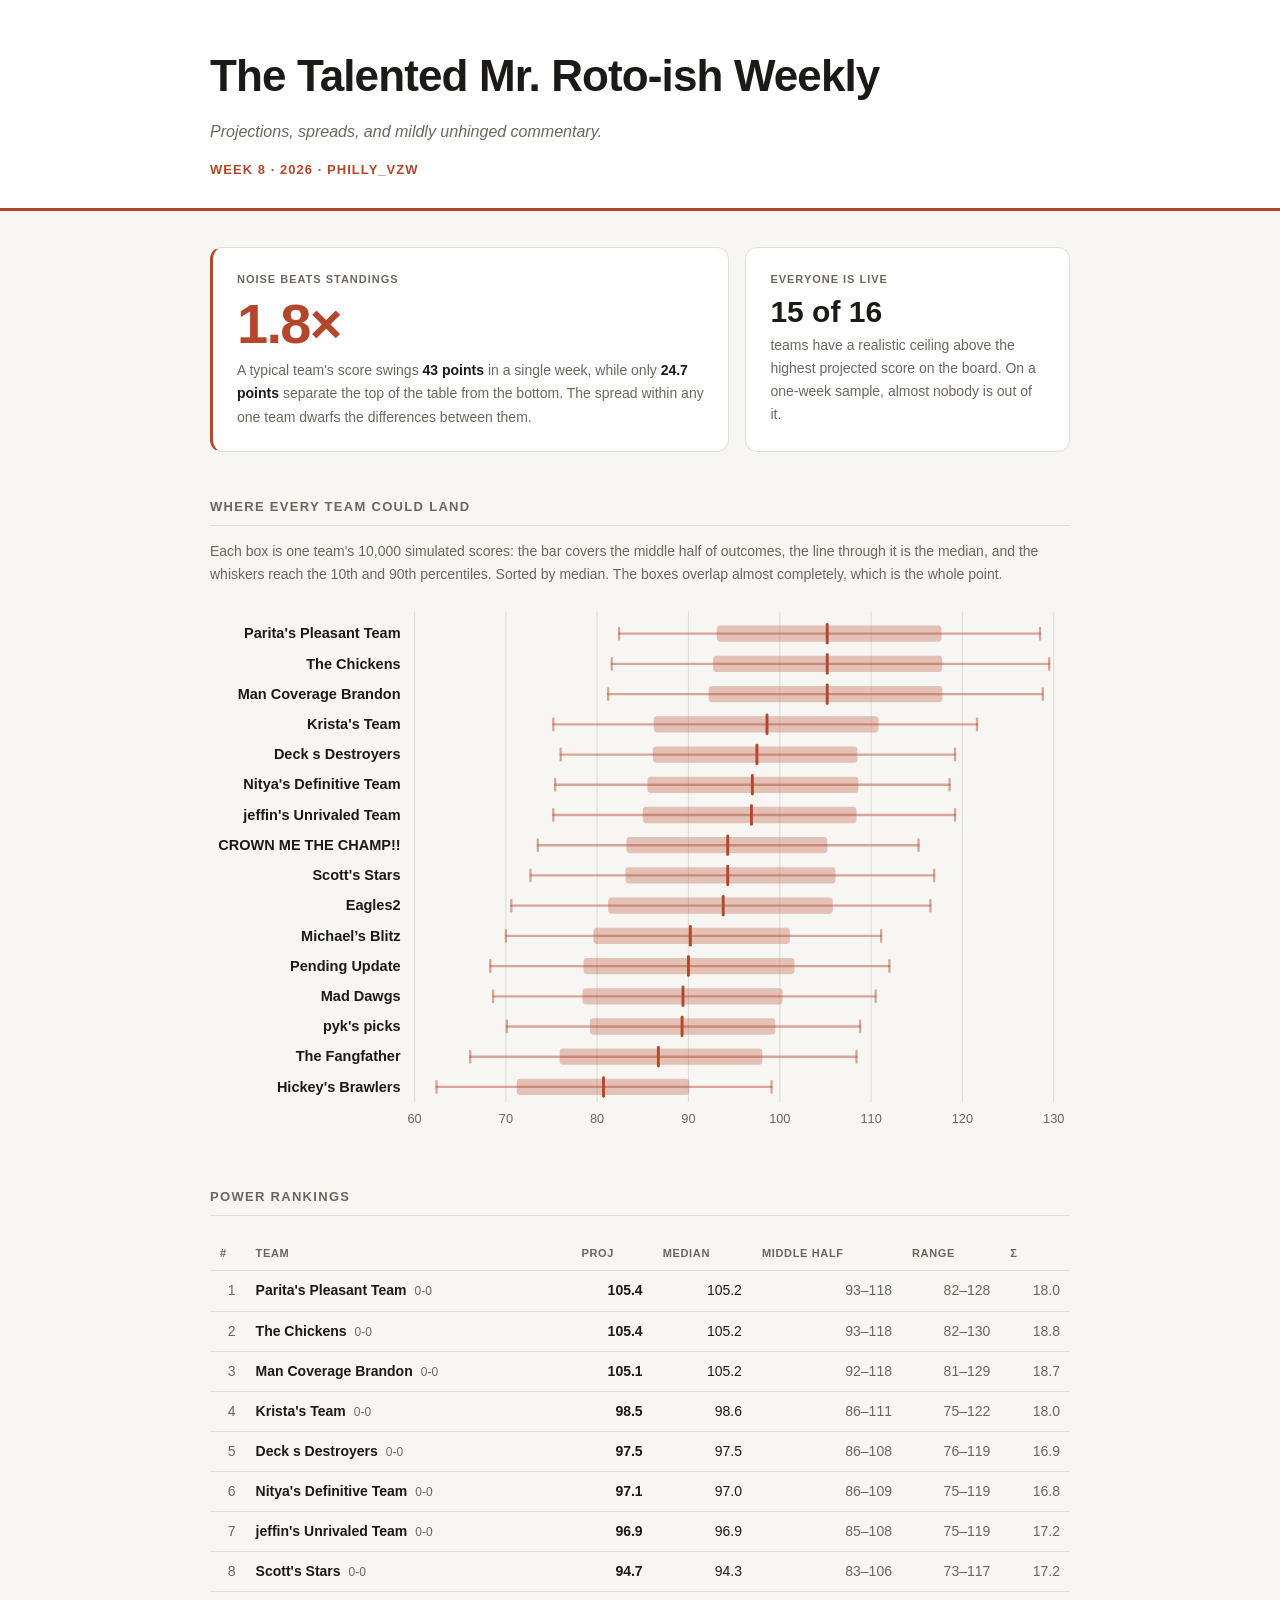
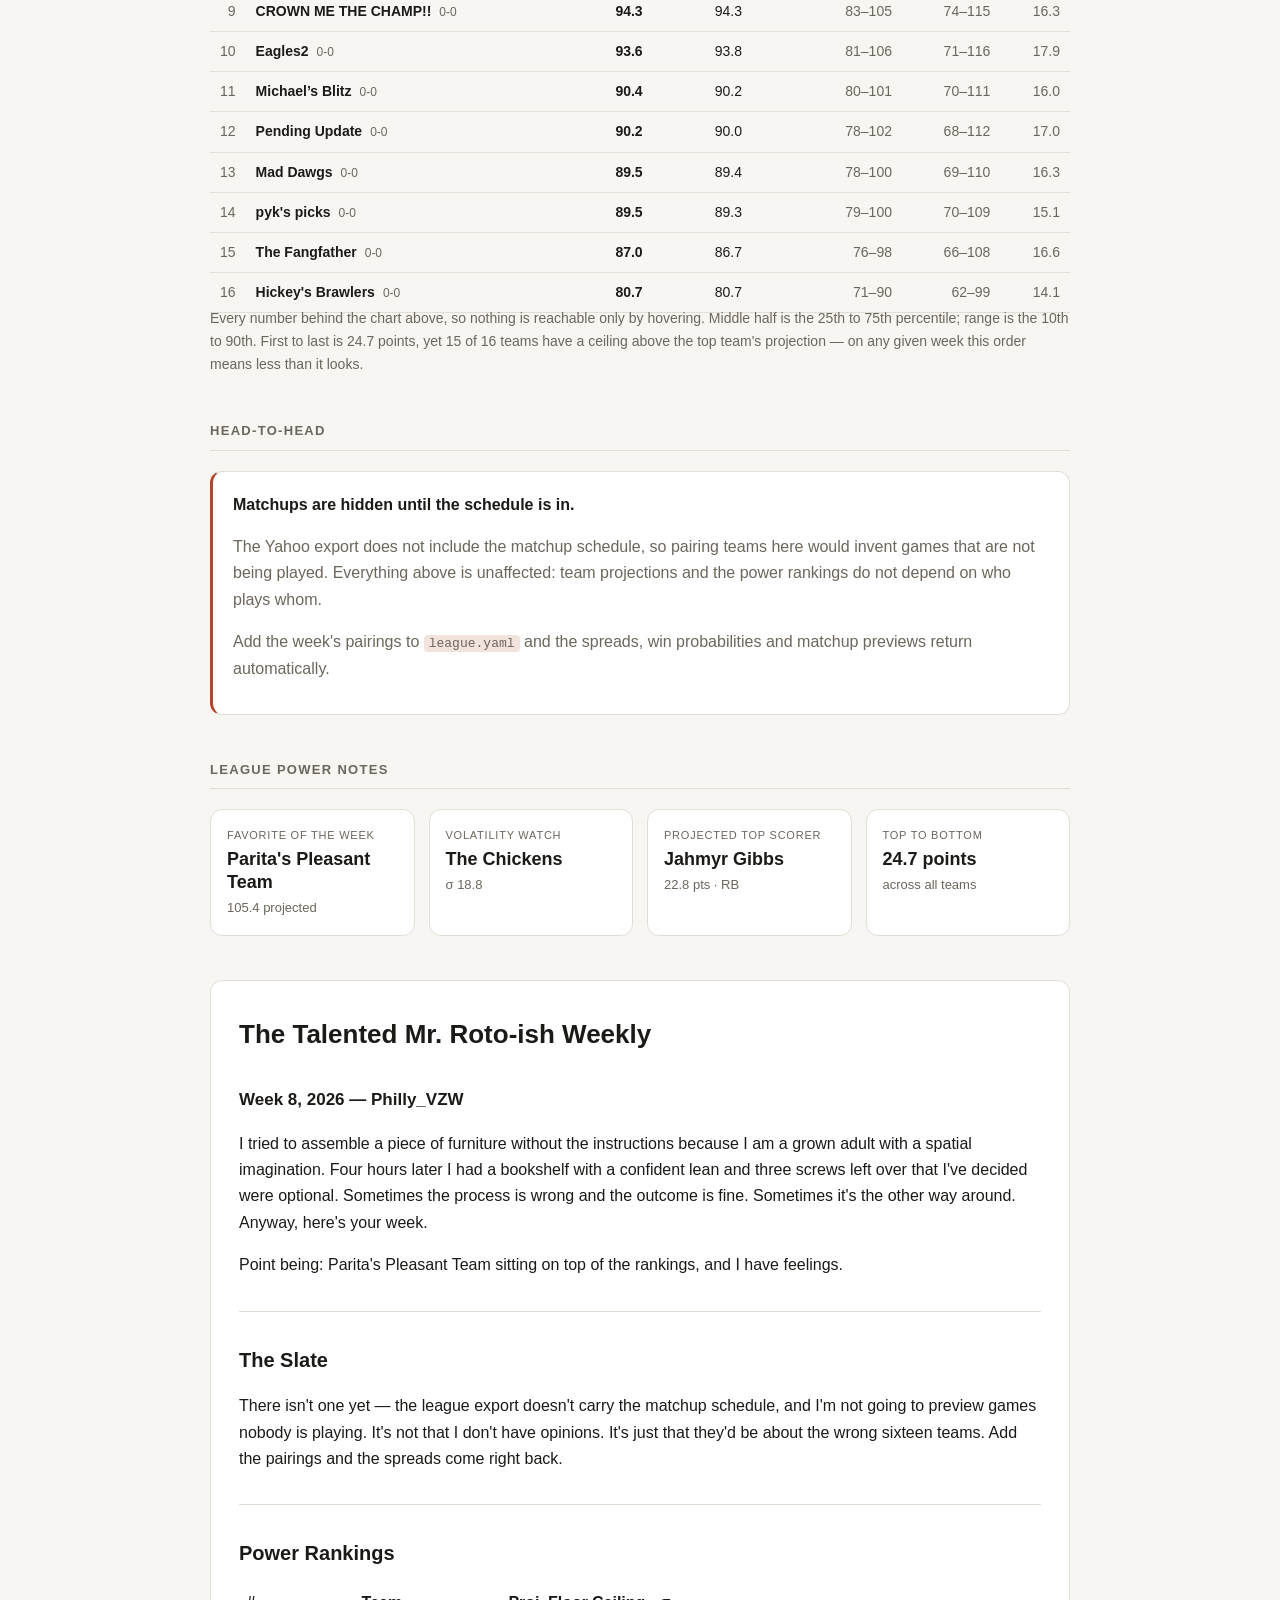
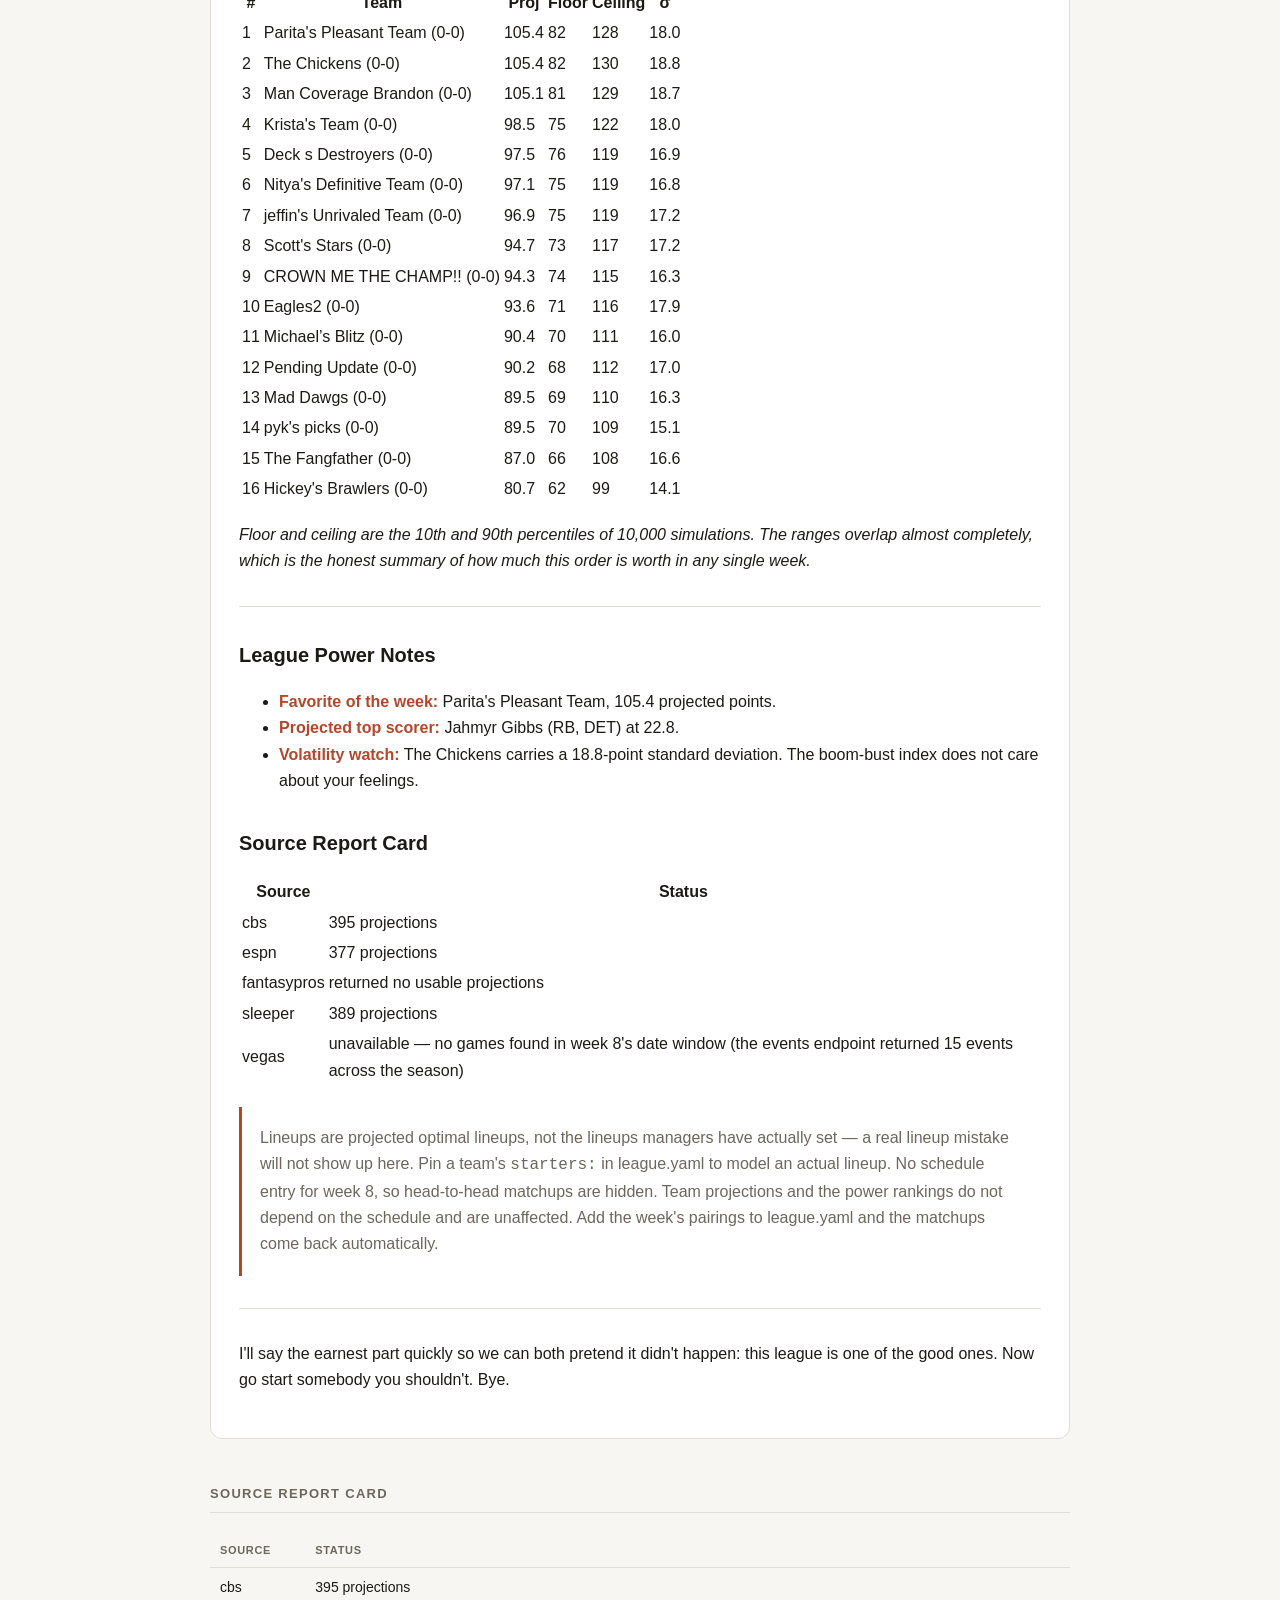
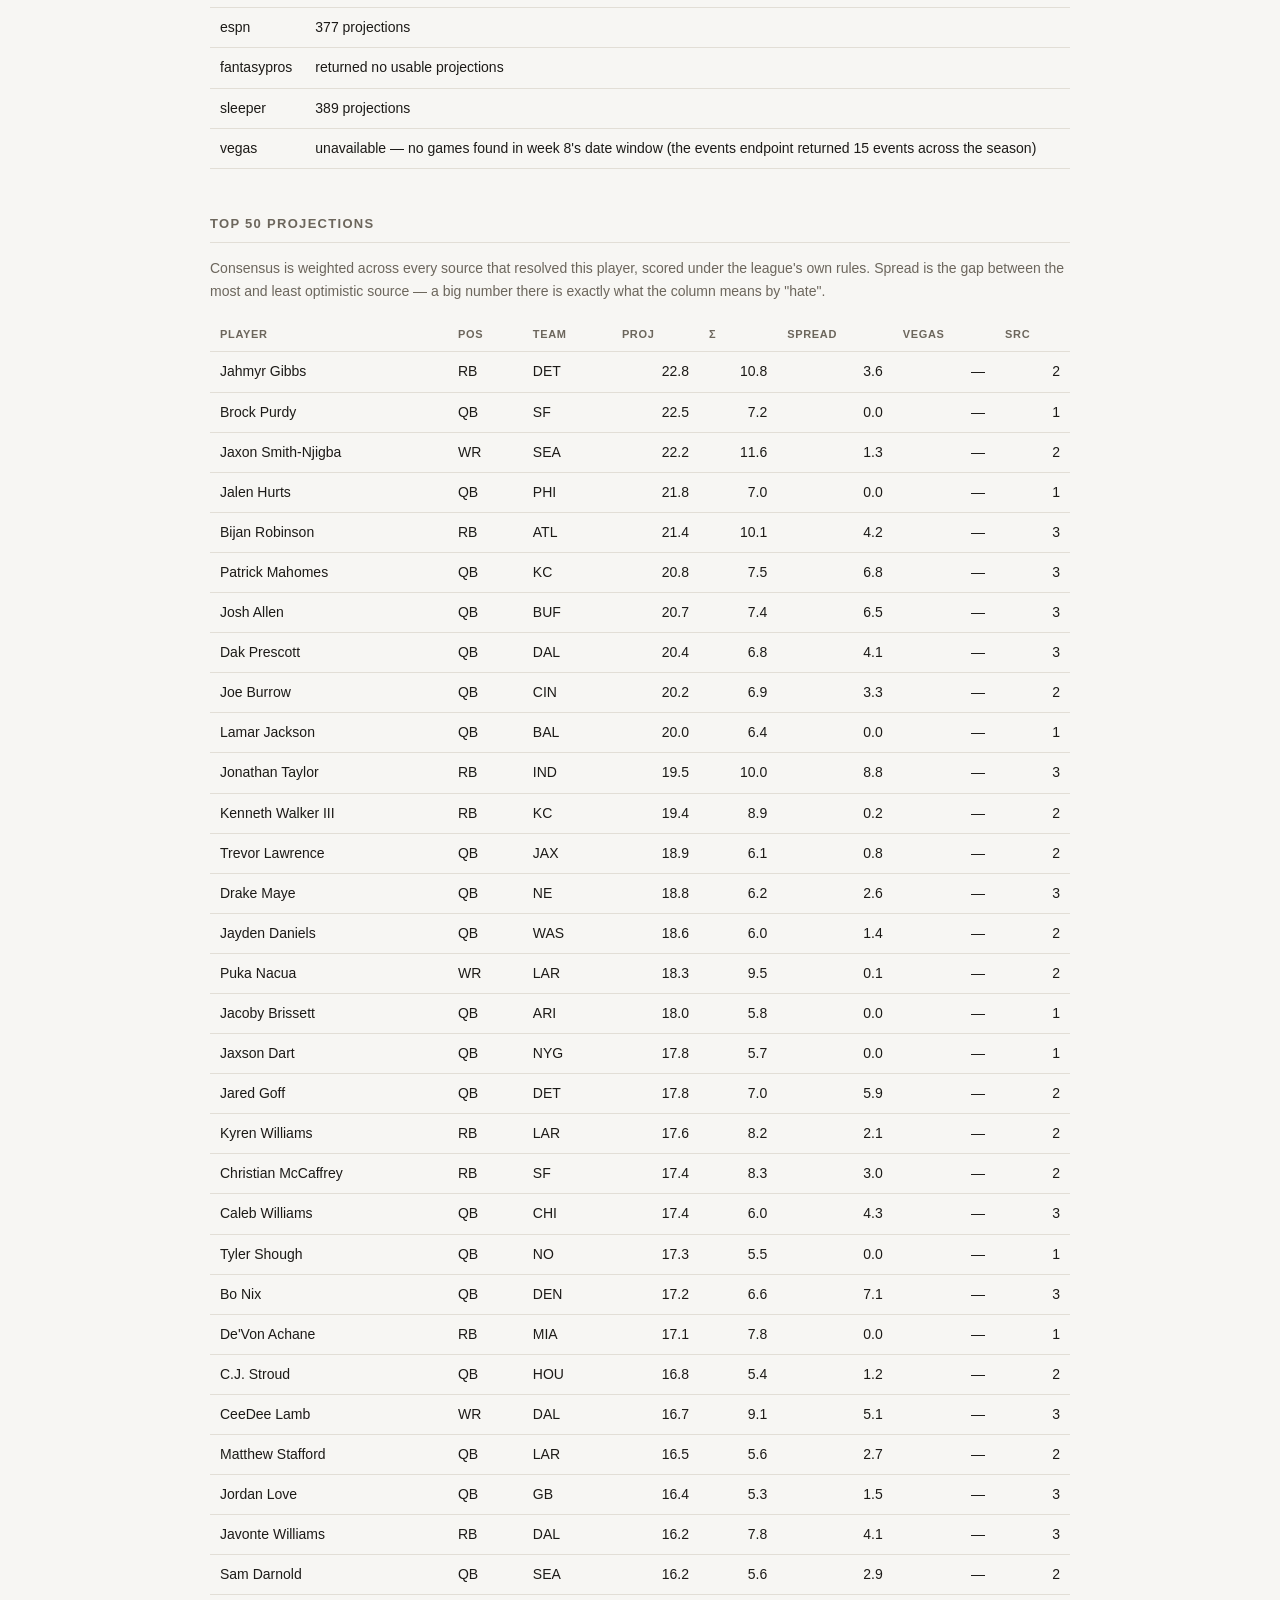
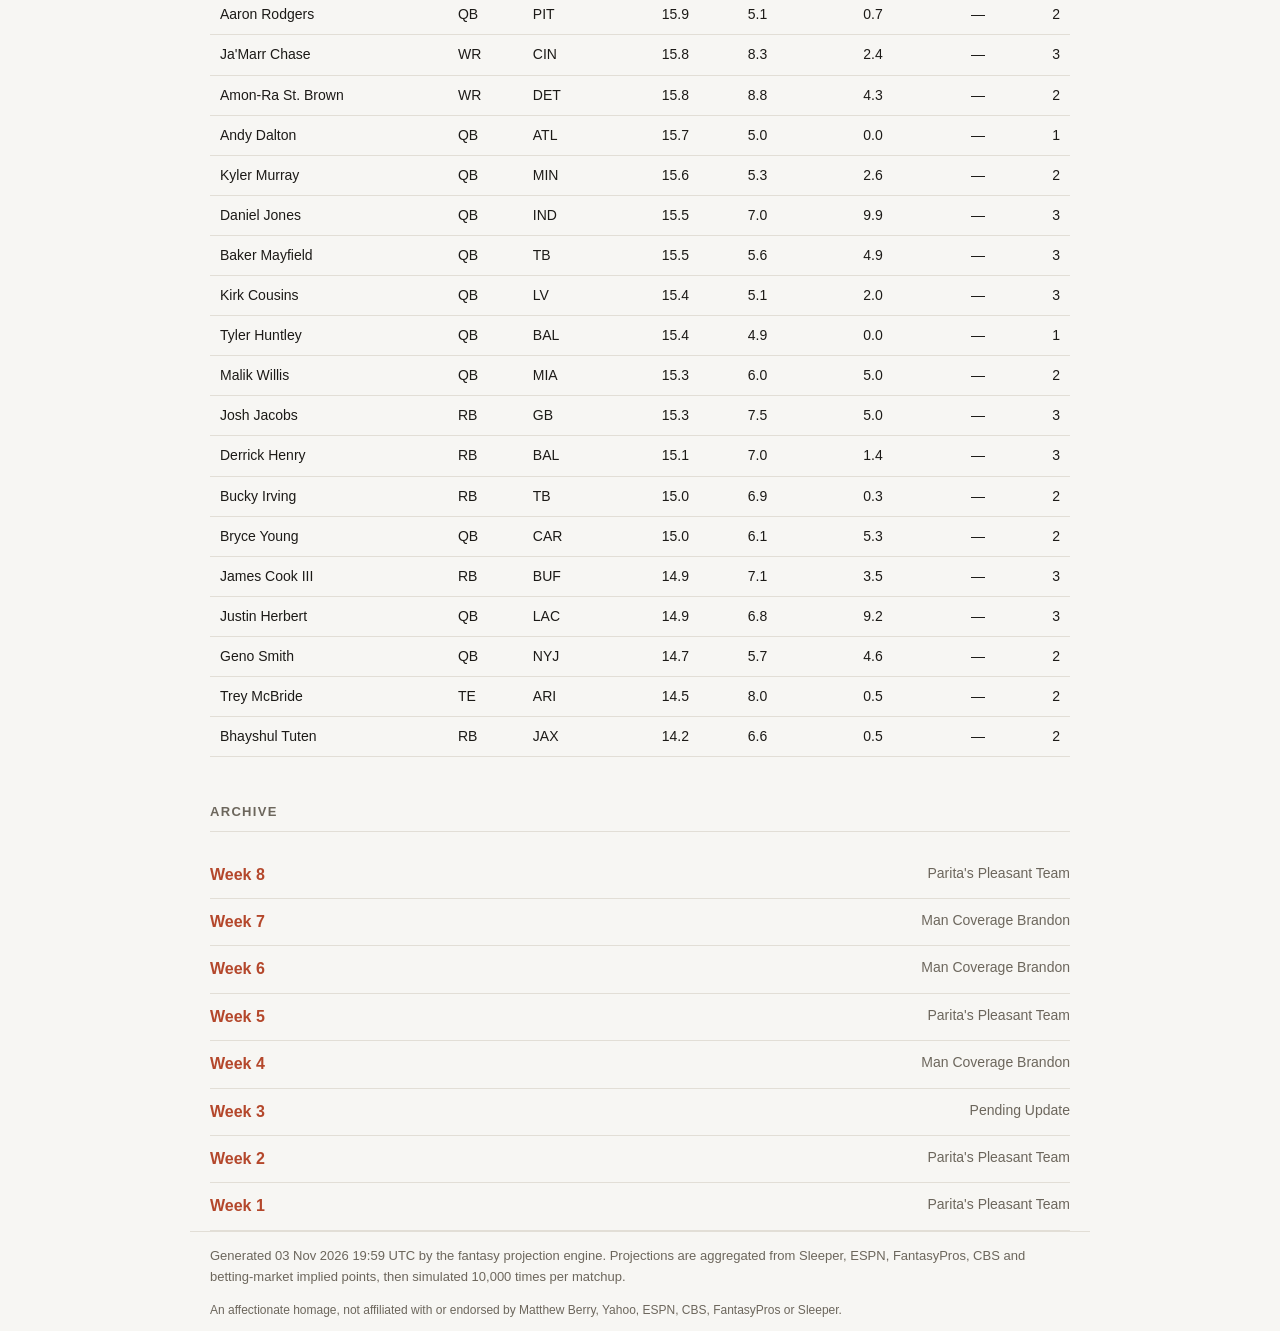
==== commit 0021db51: "Publish week 45 projections" ====
--- a/docs/index.html
+++ b/docs/index.html
@@ -3,7 +3,7 @@
 <head>
 <meta charset="utf-8">
 <meta name="viewport" content="width=device-width, initial-scale=1">
-<title>Week 7 — The Talented Mr. Roto-ish Weekly</title>
+<title>Week 8 — The Talented Mr. Roto-ish Weekly</title>
 <meta name="description" content="Projections, spreads, and mildly unhinged commentary.">
 <link rel="stylesheet" href="style.css">
 </head>
@@ -12,7 +12,7 @@
   <div class="wrap">
     <h1>The Talented Mr. Roto-ish Weekly</h1>
     <p class="tagline">Projections, spreads, and mildly unhinged commentary.</p>
-    <p class="subtitle">Week 7 · 2026 · Philly_VZW</p>
+    <p class="subtitle">Week 8 · 2026 · Philly_VZW</p>
   </div>
 </header>
 <main class="wrap">
@@ -20,44 +20,44 @@
 <section class="exec">
   <div class="exec-hero">
     <span class="exec-label">Noise beats standings</span>
-    <span class="exec-figure">1.2&times;</span>
-    <p class="exec-sub">A typical team's score swings <strong>44 points</strong> in a
-    single week, while only <strong>36.4 points</strong> separate the top of the table from
+    <span class="exec-figure">1.8&times;</span>
+    <p class="exec-sub">A typical team's score swings <strong>43 points</strong> in a
+    single week, while only <strong>24.7 points</strong> separate the top of the table from
     the bottom. The spread within any one team dwarfs the differences between them.</p>
   </div>
   <div class="exec-tile">
     <span class="exec-label">Everyone is live</span>
-    <span class="exec-tile-figure">14 of 16</span>
+    <span class="exec-tile-figure">15 of 16</span>
     <p class="exec-sub">teams have a realistic ceiling above the highest projected score on the
     board. On a one-week sample, almost nobody is out of it.</p>
   </div>
 </section>
-<section><h2 class="section-title">Where every team could land</h2><p class="note">Each box is one team's 10,000 simulated scores: the bar covers the middle half of outcomes, the line through it is the median, and the whiskers reach the 10th and 90th percentiles. Sorted by median. The boxes overlap almost completely, which is the whole point.</p><div class="scroll bp-wrap"><svg class="boxplot" viewBox="0 0 740 466" role="list" aria-label="Projected score distribution for each team" preserveAspectRatio="xMinYMin meet"><line class="bp-grid" x1="176.0" y1="10" x2="176.0" y2="432.0"/><text class="bp-tick" x="176.0" y="450.0">50</text><line class="bp-grid" x1="237.1" y1="10" x2="237.1" y2="432.0"/><text class="bp-tick" x="237.1" y="450.0">60</text><line class="bp-grid" x1="298.2" y1="10" x2="298.2" y2="432.0"/><text class="bp-tick" x="298.2" y="450.0">70</text><line class="bp-grid" x1="359.3" y1="10" x2="359.3" y2="432.0"/><text class="bp-tick" x="359.3" y="450.0">80</text><line class="bp-grid" x1="420.4" y1="10" x2="420.4" y2="432.0"/><text class="bp-tick" x="420.4" y="450.0">90</text><line class="bp-grid" x1="481.6" y1="10" x2="481.6" y2="432.0"/><text class="bp-tick" x="481.6" y="450.0">100</text><line class="bp-grid" x1="542.7" y1="10" x2="542.7" y2="432.0"/><text class="bp-tick" x="542.7" y="450.0">110</text><line class="bp-grid" x1="603.8" y1="10" x2="603.8" y2="432.0"/><text class="bp-tick" x="603.8" y="450.0">120</text><line class="bp-grid" x1="664.9" y1="10" x2="664.9" y2="432.0"/><text class="bp-tick" x="664.9" y="450.0">130</text><line class="bp-grid" x1="726.0" y1="10" x2="726.0" y2="432.0"/><text class="bp-tick" x="726.0" y="450.0">140</text><g class="bp-row" tabindex="0" role="listitem" data-readout="Man Coverage Brandon · median 111.2 · middle half 98–124 · range 86–136 · swing 50"><rect class="bp-hit" x="4" y="16.0" width="726" height="26"/><text class="bp-name" x="164" y="33.0">Man Coverage Brandon</text><line class="bp-whisker" x1="394.8" y1="29.0" x2="698.5" y2="29.0"/><line class="bp-cap" x1="394.8" y1="24.0" x2="394.8" y2="34.0"/><line class="bp-cap" x1="698.5" y1="24.0" x2="698.5" y2="34.0"/><rect class="bp-box" x="466.3" y="22.0" width="162.6" height="14" rx="3"/><line class="bp-median" x1="550.0" y1="21.0" x2="550.0" y2="37.0"/></g><g class="bp-row" tabindex="0" role="listitem" data-readout="The Chickens · median 104.7 · middle half 92–117 · range 82–128 · swing 47"><rect class="bp-hit" x="4" y="42.0" width="726" height="26"/><text class="bp-name" x="164" y="59.0">The Chickens</text><line class="bp-whisker" x1="368.5" y1="55.0" x2="654.5" y2="55.0"/><line class="bp-cap" x1="368.5" y1="50.0" x2="368.5" y2="60.0"/><line class="bp-cap" x1="654.5" y1="50.0" x2="654.5" y2="60.0"/><rect class="bp-box" x="435.7" y="48.0" width="150.9" height="14" rx="3"/><line class="bp-median" x1="510.3" y1="47.0" x2="510.3" y2="63.0"/></g><g class="bp-row" tabindex="0" role="listitem" data-readout="Parita&#x27;s Pleasant Team · median 103.2 · middle half 91–116 · range 80–127 · swing 46"><rect class="bp-hit" x="4" y="68.0" width="726" height="26"/><text class="bp-name" x="164" y="85.0">Parita&#x27;s Pleasant Team</text><line class="bp-whisker" x1="360.6" y1="81.0" x2="644.7" y2="81.0"/><line class="bp-cap" x1="360.6" y1="76.0" x2="360.6" y2="86.0"/><line class="bp-cap" x1="644.7" y1="76.0" x2="644.7" y2="86.0"/><rect class="bp-box" x="425.3" y="74.0" width="152.2" height="14" rx="3"/><line class="bp-median" x1="501.1" y1="73.0" x2="501.1" y2="89.0"/></g><g class="bp-row" tabindex="0" role="listitem" data-readout="The Fangfather · median 100.3 · middle half 88–113 · range 77–124 · swing 47"><rect class="bp-hit" x="4" y="94.0" width="726" height="26"/><text class="bp-name" x="164" y="111.0">The Fangfather</text><line class="bp-whisker" x1="342.2" y1="107.0" x2="628.2" y2="107.0"/><line class="bp-cap" x1="342.2" y1="102.0" x2="342.2" y2="112.0"/><line class="bp-cap" x1="628.2" y1="102.0" x2="628.2" y2="112.0"/><rect class="bp-box" x="408.2" y="100.0" width="151.6" height="14" rx="3"/><line class="bp-median" x1="483.4" y1="99.0" x2="483.4" y2="115.0"/></g><g class="bp-row" tabindex="0" role="listitem" data-readout="Scott&#x27;s Stars · median 99.0 · middle half 87–111 · range 76–122 · swing 46"><rect class="bp-hit" x="4" y="120.0" width="726" height="26"/><text class="bp-name" x="164" y="137.0">Scott&#x27;s Stars</text><line class="bp-whisker" x1="337.3" y1="133.0" x2="618.4" y2="133.0"/><line class="bp-cap" x1="337.3" y1="128.0" x2="337.3" y2="138.0"/><line class="bp-cap" x1="618.4" y1="128.0" x2="618.4" y2="138.0"/><rect class="bp-box" x="399.7" y="126.0" width="149.1" height="14" rx="3"/><line class="bp-median" x1="475.4" y1="125.0" x2="475.4" y2="141.0"/></g><g class="bp-row" tabindex="0" role="listitem" data-readout="CROWN ME THE CHAMP!! · median 96.7 · middle half 85–108 · range 74–119 · swing 44"><rect class="bp-hit" x="4" y="146.0" width="726" height="26"/><text class="bp-name" x="164" y="163.0">CROWN ME THE CHAMP!!</text><line class="bp-whisker" x1="324.5" y1="159.0" x2="596.4" y2="159.0"/><line class="bp-cap" x1="324.5" y1="154.0" x2="324.5" y2="164.0"/><line class="bp-cap" x1="596.4" y1="154.0" x2="596.4" y2="164.0"/><rect class="bp-box" x="389.3" y="152.0" width="142.4" height="14" rx="3"/><line class="bp-median" x1="461.4" y1="151.0" x2="461.4" y2="167.0"/></g><g class="bp-row" tabindex="0" role="listitem" data-readout="Krista&#x27;s Team · median 96.6 · middle half 84–109 · range 74–120 · swing 46"><rect class="bp-hit" x="4" y="172.0" width="726" height="26"/><text class="bp-name" x="164" y="189.0">Krista&#x27;s Team</text><line class="bp-whisker" x1="320.2" y1="185.0" x2="600.7" y2="185.0"/><line class="bp-cap" x1="320.2" y1="180.0" x2="320.2" y2="190.0"/><line class="bp-cap" x1="600.7" y1="180.0" x2="600.7" y2="190.0"/><rect class="bp-box" x="386.2" y="178.0" width="148.5" height="14" rx="3"/><line class="bp-median" x1="460.8" y1="177.0" x2="460.8" y2="193.0"/></g><g class="bp-row" tabindex="0" role="listitem" data-readout="pyk&#x27;s picks · median 95.2 · middle half 84–106 · range 74–118 · swing 43"><rect class="bp-hit" x="4" y="198.0" width="726" height="26"/><text class="bp-name" x="164" y="215.0">pyk&#x27;s picks</text><line class="bp-whisker" x1="323.9" y1="211.0" x2="588.5" y2="211.0"/><line class="bp-cap" x1="323.9" y1="206.0" x2="323.9" y2="216.0"/><line class="bp-cap" x1="588.5" y1="206.0" x2="588.5" y2="216.0"/><rect class="bp-box" x="383.8" y="204.0" width="137.5" height="14" rx="3"/><line class="bp-median" x1="452.2" y1="203.0" x2="452.2" y2="219.0"/></g><g class="bp-row" tabindex="0" role="listitem" data-readout="Eagles2 · median 94.9 · middle half 83–106 · range 73–117 · swing 43"><rect class="bp-hit" x="4" y="224.0" width="726" height="26"/><text class="bp-name" x="164" y="241.0">Eagles2</text><line class="bp-whisker" x1="318.4" y1="237.0" x2="583.0" y2="237.0"/><line class="bp-cap" x1="318.4" y1="232.0" x2="318.4" y2="242.0"/><line class="bp-cap" x1="583.0" y1="232.0" x2="583.0" y2="242.0"/><rect class="bp-box" x="378.9" y="230.0" width="141.8" height="14" rx="3"/><line class="bp-median" x1="450.4" y1="229.0" x2="450.4" y2="245.0"/></g><g class="bp-row" tabindex="0" role="listitem" data-readout="Michael’s Blitz · median 94.3 · middle half 84–105 · range 74–115 · swing 41"><rect class="bp-hit" x="4" y="250.0" width="726" height="26"/><text class="bp-name" x="164" y="267.0">Michael’s Blitz</text><line class="bp-whisker" x1="322.1" y1="263.0" x2="573.2" y2="263.0"/><line class="bp-cap" x1="322.1" y1="258.0" x2="322.1" y2="268.0"/><line class="bp-cap" x1="573.2" y1="258.0" x2="573.2" y2="268.0"/><rect class="bp-box" x="382.6" y="256.0" width="130.2" height="14" rx="3"/><line class="bp-median" x1="446.7" y1="255.0" x2="446.7" y2="271.0"/></g><g class="bp-row" tabindex="0" role="listitem" data-readout="Pending Update · median 92.8 · middle half 82–104 · range 72–114 · swing 42"><rect class="bp-hit" x="4" y="276.0" width="726" height="26"/><text class="bp-name" x="164" y="293.0">Pending Update</text><line class="bp-whisker" x1="309.2" y1="289.0" x2="568.9" y2="289.0"/><line class="bp-cap" x1="309.2" y1="284.0" x2="309.2" y2="294.0"/><line class="bp-cap" x1="568.9" y1="284.0" x2="568.9" y2="294.0"/><rect class="bp-box" x="369.1" y="282.0" width="138.1" height="14" rx="3"/><line class="bp-median" x1="437.6" y1="281.0" x2="437.6" y2="297.0"/></g><g class="bp-row" tabindex="0" role="listitem" data-readout="Deck s Destroyers · median 91.6 · middle half 80–103 · range 69–114 · swing 44"><rect class="bp-hit" x="4" y="302.0" width="726" height="26"/><text class="bp-name" x="164" y="319.0">Deck s Destroyers</text><line class="bp-whisker" x1="294.6" y1="315.0" x2="565.9" y2="315.0"/><line class="bp-cap" x1="294.6" y1="310.0" x2="294.6" y2="320.0"/><line class="bp-cap" x1="565.9" y1="310.0" x2="565.9" y2="320.0"/><rect class="bp-box" x="359.3" y="308.0" width="141.8" height="14" rx="3"/><line class="bp-median" x1="430.2" y1="307.0" x2="430.2" y2="323.0"/></g><g class="bp-row" tabindex="0" role="listitem" data-readout="Nitya&#x27;s Definitive Team · median 91.2 · middle half 80–102 · range 70–112 · swing 42"><rect class="bp-hit" x="4" y="328.0" width="726" height="26"/><text class="bp-name" x="164" y="345.0">Nitya&#x27;s Definitive Team</text><line class="bp-whisker" x1="297.6" y1="341.0" x2="553.7" y2="341.0"/><line class="bp-cap" x1="297.6" y1="336.0" x2="297.6" y2="346.0"/><line class="bp-cap" x1="553.7" y1="336.0" x2="553.7" y2="346.0"/><rect class="bp-box" x="358.7" y="334.0" width="136.3" height="14" rx="3"/><line class="bp-median" x1="427.8" y1="333.0" x2="427.8" y2="349.0"/></g><g class="bp-row" tabindex="0" role="listitem" data-readout="jeffin&#x27;s Unrivaled Team · median 90.9 · middle half 80–102 · range 70–112 · swing 41"><rect class="bp-hit" x="4" y="354.0" width="726" height="26"/><text class="bp-name" x="164" y="371.0">jeffin&#x27;s Unrivaled Team</text><line class="bp-whisker" x1="300.7" y1="367.0" x2="553.7" y2="367.0"/><line class="bp-cap" x1="300.7" y1="362.0" x2="300.7" y2="372.0"/><line class="bp-cap" x1="553.7" y1="362.0" x2="553.7" y2="372.0"/><rect class="bp-box" x="359.9" y="360.0" width="132.0" height="14" rx="3"/><line class="bp-median" x1="425.9" y1="359.0" x2="425.9" y2="375.0"/></g><g class="bp-row" tabindex="0" role="listitem" data-readout="Mad Dawgs · median 87.0 · middle half 75–98 · range 65–108 · swing 43"><rect class="bp-hit" x="4" y="380.0" width="726" height="26"/><text class="bp-name" x="164" y="397.0">Mad Dawgs</text><line class="bp-whisker" x1="268.3" y1="393.0" x2="533.5" y2="393.0"/><line class="bp-cap" x1="268.3" y1="388.0" x2="268.3" y2="398.0"/><line class="bp-cap" x1="533.5" y1="388.0" x2="533.5" y2="398.0"/><rect class="bp-box" x="330.0" y="386.0" width="141.2" height="14" rx="3"/><line class="bp-median" x1="402.1" y1="385.0" x2="402.1" y2="401.0"/></g><g class="bp-row" tabindex="0" role="listitem" data-readout="Hickey&#x27;s Brawlers · median 74.5 · middle half 65–84 · range 57–92 · swing 35"><rect class="bp-hit" x="4" y="406.0" width="726" height="26"/><text class="bp-name" x="164" y="423.0">Hickey&#x27;s Brawlers</text><line class="bp-whisker" x1="219.4" y1="419.0" x2="433.3" y2="419.0"/><line class="bp-cap" x1="219.4" y1="414.0" x2="219.4" y2="424.0"/><line class="bp-cap" x1="433.3" y1="414.0" x2="433.3" y2="424.0"/><rect class="bp-box" x="270.1" y="412.0" width="110.6" height="14" rx="3"/><line class="bp-median" x1="325.7" y1="411.0" x2="325.7" y2="427.0"/></g></svg></div><div class="bp-tip" id="bp-tip" role="status" aria-live="polite" hidden></div></section>
-<section><h2 class="section-title">Power Rankings</h2><div class="scroll"><table class="data rankings"><thead><tr><th class='num'>#</th><th>Team</th><th class='num'>Proj</th><th class='num'>Median</th><th class='num'>Middle half</th><th class='num'>Range</th><th class='num'>&sigma;</th></tr></thead><tbody><tr><td class='num rank'>1</td><td class='rank-team'>Man Coverage Brandon<span class='rank-record'>0-0</span></td><td class='num strong'>110.9</td><td class='num'>111.2</td><td class='num muted'>98&ndash;124</td><td class='num muted'>86&ndash;136</td><td class='num muted'>19.5</td></tr><tr><td class='num rank'>2</td><td class='rank-team'>The Chickens<span class='rank-record'>0-0</span></td><td class='num strong'>104.9</td><td class='num'>104.7</td><td class='num muted'>92&ndash;117</td><td class='num muted'>82&ndash;128</td><td class='num muted'>18.3</td></tr><tr><td class='num rank'>3</td><td class='rank-team'>Parita&#x27;s Pleasant Team<span class='rank-record'>0-0</span></td><td class='num strong'>103.4</td><td class='num'>103.2</td><td class='num muted'>91&ndash;116</td><td class='num muted'>80&ndash;127</td><td class='num muted'>18.3</td></tr><tr><td class='num rank'>4</td><td class='rank-team'>The Fangfather<span class='rank-record'>0-0</span></td><td class='num strong'>100.5</td><td class='num'>100.3</td><td class='num muted'>88&ndash;113</td><td class='num muted'>77&ndash;124</td><td class='num muted'>18.2</td></tr><tr><td class='num rank'>5</td><td class='rank-team'>Scott&#x27;s Stars<span class='rank-record'>0-0</span></td><td class='num strong'>99.1</td><td class='num'>99.0</td><td class='num muted'>87&ndash;111</td><td class='num muted'>76&ndash;122</td><td class='num muted'>17.9</td></tr><tr><td class='num rank'>6</td><td class='rank-team'>CROWN ME THE CHAMP!!<span class='rank-record'>0-0</span></td><td class='num strong'>96.6</td><td class='num'>96.7</td><td class='num muted'>85&ndash;108</td><td class='num muted'>74&ndash;119</td><td class='num muted'>17.2</td></tr><tr><td class='num rank'>7</td><td class='rank-team'>Krista&#x27;s Team<span class='rank-record'>0-0</span></td><td class='num strong'>96.6</td><td class='num'>96.6</td><td class='num muted'>84&ndash;109</td><td class='num muted'>74&ndash;120</td><td class='num muted'>17.9</td></tr><tr><td class='num rank'>8</td><td class='rank-team'>pyk&#x27;s picks<span class='rank-record'>0-0</span></td><td class='num strong'>95.5</td><td class='num'>95.2</td><td class='num muted'>84&ndash;106</td><td class='num muted'>74&ndash;118</td><td class='num muted'>16.7</td></tr><tr><td class='num rank'>9</td><td class='rank-team'>Eagles2<span class='rank-record'>0-0</span></td><td class='num strong'>94.9</td><td class='num'>94.9</td><td class='num muted'>83&ndash;106</td><td class='num muted'>73&ndash;117</td><td class='num muted'>16.9</td></tr><tr><td class='num rank'>10</td><td class='rank-team'>Michael’s Blitz<span class='rank-record'>0-0</span></td><td class='num strong'>94.4</td><td class='num'>94.3</td><td class='num muted'>84&ndash;105</td><td class='num muted'>74&ndash;115</td><td class='num muted'>16.0</td></tr><tr><td class='num rank'>11</td><td class='rank-team'>Pending Update<span class='rank-record'>0-0</span></td><td class='num strong'>93.0</td><td class='num'>92.8</td><td class='num muted'>82&ndash;104</td><td class='num muted'>72&ndash;114</td><td class='num muted'>16.6</td></tr><tr><td class='num rank'>12</td><td class='rank-team'>Deck s Destroyers<span class='rank-record'>0-0</span></td><td class='num strong'>91.7</td><td class='num'>91.6</td><td class='num muted'>80&ndash;103</td><td class='num muted'>69&ndash;114</td><td class='num muted'>17.2</td></tr><tr><td class='num rank'>13</td><td class='rank-team'>Nitya&#x27;s Definitive Team<span class='rank-record'>0-0</span></td><td class='num strong'>91.1</td><td class='num'>91.2</td><td class='num muted'>80&ndash;102</td><td class='num muted'>70&ndash;112</td><td class='num muted'>16.4</td></tr><tr><td class='num rank'>14</td><td class='rank-team'>jeffin&#x27;s Unrivaled Team<span class='rank-record'>0-0</span></td><td class='num strong'>91.0</td><td class='num'>90.9</td><td class='num muted'>80&ndash;102</td><td class='num muted'>70&ndash;112</td><td class='num muted'>16.0</td></tr><tr><td class='num rank'>15</td><td class='rank-team'>Mad Dawgs<span class='rank-record'>0-0</span></td><td class='num strong'>86.9</td><td class='num'>87.0</td><td class='num muted'>75&ndash;98</td><td class='num muted'>65&ndash;108</td><td class='num muted'>16.9</td></tr><tr><td class='num rank'>16</td><td class='rank-team'>Hickey&#x27;s Brawlers<span class='rank-record'>0-0</span></td><td class='num strong'>74.6</td><td class='num'>74.5</td><td class='num muted'>65&ndash;84</td><td class='num muted'>57&ndash;92</td><td class='num muted'>13.5</td></tr></tbody></table></div><p class="note">Every number behind the chart above, so nothing is reachable only by hovering. Middle half is the 25th to 75th percentile; range is the 10th to 90th. First to last is 36.4 points, yet 14 of 16 teams have a ceiling above the top team's projection — on any given week this order means less than it looks.</p></section>
+<section><h2 class="section-title">Where every team could land</h2><p class="note">Each box is one team's 10,000 simulated scores: the bar covers the middle half of outcomes, the line through it is the median, and the whiskers reach the 10th and 90th percentiles. Sorted by median. The boxes overlap almost completely, which is the whole point.</p><div class="scroll bp-wrap"><svg class="boxplot" viewBox="0 0 740 466" role="list" aria-label="Projected score distribution for each team" preserveAspectRatio="xMinYMin meet"><line class="bp-grid" x1="176.0" y1="10" x2="176.0" y2="432.0"/><text class="bp-tick" x="176.0" y="450.0">60</text><line class="bp-grid" x1="254.6" y1="10" x2="254.6" y2="432.0"/><text class="bp-tick" x="254.6" y="450.0">70</text><line class="bp-grid" x1="333.1" y1="10" x2="333.1" y2="432.0"/><text class="bp-tick" x="333.1" y="450.0">80</text><line class="bp-grid" x1="411.7" y1="10" x2="411.7" y2="432.0"/><text class="bp-tick" x="411.7" y="450.0">90</text><line class="bp-grid" x1="490.3" y1="10" x2="490.3" y2="432.0"/><text class="bp-tick" x="490.3" y="450.0">100</text><line class="bp-grid" x1="568.9" y1="10" x2="568.9" y2="432.0"/><text class="bp-tick" x="568.9" y="450.0">110</text><line class="bp-grid" x1="647.4" y1="10" x2="647.4" y2="432.0"/><text class="bp-tick" x="647.4" y="450.0">120</text><line class="bp-grid" x1="726.0" y1="10" x2="726.0" y2="432.0"/><text class="bp-tick" x="726.0" y="450.0">130</text><g class="bp-row" tabindex="0" role="listitem" data-readout="Parita&#x27;s Pleasant Team · median 105.2 · middle half 93–118 · range 82–128 · swing 46"><rect class="bp-hit" x="4" y="16.0" width="726" height="26"/><text class="bp-name" x="164" y="33.0">Parita&#x27;s Pleasant Team</text><line class="bp-whisker" x1="352.0" y1="29.0" x2="714.2" y2="29.0"/><line class="bp-cap" x1="352.0" y1="24.0" x2="352.0" y2="34.0"/><line class="bp-cap" x1="714.2" y1="24.0" x2="714.2" y2="34.0"/><rect class="bp-box" x="436.1" y="22.0" width="193.3" height="14" rx="3"/><line class="bp-median" x1="531.1" y1="21.0" x2="531.1" y2="37.0"/></g><g class="bp-row" tabindex="0" role="listitem" data-readout="The Chickens · median 105.2 · middle half 93–118 · range 82–130 · swing 48"><rect class="bp-hit" x="4" y="42.0" width="726" height="26"/><text class="bp-name" x="164" y="59.0">The Chickens</text><line class="bp-whisker" x1="345.7" y1="55.0" x2="722.1" y2="55.0"/><line class="bp-cap" x1="345.7" y1="50.0" x2="345.7" y2="60.0"/><line class="bp-cap" x1="722.1" y1="50.0" x2="722.1" y2="60.0"/><rect class="bp-box" x="432.9" y="48.0" width="197.2" height="14" rx="3"/><line class="bp-median" x1="531.1" y1="47.0" x2="531.1" y2="63.0"/></g><g class="bp-row" tabindex="0" role="listitem" data-readout="Man Coverage Brandon · median 105.2 · middle half 92–118 · range 81–129 · swing 48"><rect class="bp-hit" x="4" y="68.0" width="726" height="26"/><text class="bp-name" x="164" y="85.0">Man Coverage Brandon</text><line class="bp-whisker" x1="342.6" y1="81.0" x2="716.6" y2="81.0"/><line class="bp-cap" x1="342.6" y1="76.0" x2="342.6" y2="86.0"/><line class="bp-cap" x1="716.6" y1="76.0" x2="716.6" y2="86.0"/><rect class="bp-box" x="429.0" y="74.0" width="201.1" height="14" rx="3"/><line class="bp-median" x1="531.1" y1="73.0" x2="531.1" y2="89.0"/></g><g class="bp-row" tabindex="0" role="listitem" data-readout="Krista&#x27;s Team · median 98.6 · middle half 86–111 · range 75–122 · swing 46"><rect class="bp-hit" x="4" y="94.0" width="726" height="26"/><text class="bp-name" x="164" y="111.0">Krista&#x27;s Team</text><line class="bp-whisker" x1="295.4" y1="107.0" x2="660.0" y2="107.0"/><line class="bp-cap" x1="295.4" y1="102.0" x2="295.4" y2="112.0"/><line class="bp-cap" x1="660.0" y1="102.0" x2="660.0" y2="112.0"/><rect class="bp-box" x="381.9" y="100.0" width="193.3" height="14" rx="3"/><line class="bp-median" x1="479.3" y1="99.0" x2="479.3" y2="115.0"/></g><g class="bp-row" tabindex="0" role="listitem" data-readout="Deck s Destroyers · median 97.5 · middle half 86–108 · range 76–119 · swing 43"><rect class="bp-hit" x="4" y="120.0" width="726" height="26"/><text class="bp-name" x="164" y="137.0">Deck s Destroyers</text><line class="bp-whisker" x1="301.7" y1="133.0" x2="641.1" y2="133.0"/><line class="bp-cap" x1="301.7" y1="128.0" x2="301.7" y2="138.0"/><line class="bp-cap" x1="641.1" y1="128.0" x2="641.1" y2="138.0"/><rect class="bp-box" x="381.1" y="126.0" width="176.0" height="14" rx="3"/><line class="bp-median" x1="470.6" y1="125.0" x2="470.6" y2="141.0"/></g><g class="bp-row" tabindex="0" role="listitem" data-readout="Nitya&#x27;s Definitive Team · median 97.0 · middle half 86–109 · range 75–119 · swing 43"><rect class="bp-hit" x="4" y="146.0" width="726" height="26"/><text class="bp-name" x="164" y="163.0">Nitya&#x27;s Definitive Team</text><line class="bp-whisker" x1="297.0" y1="159.0" x2="636.4" y2="159.0"/><line class="bp-cap" x1="297.0" y1="154.0" x2="297.0" y2="164.0"/><line class="bp-cap" x1="636.4" y1="154.0" x2="636.4" y2="164.0"/><rect class="bp-box" x="376.4" y="152.0" width="181.5" height="14" rx="3"/><line class="bp-median" x1="466.7" y1="151.0" x2="466.7" y2="167.0"/></g><g class="bp-row" tabindex="0" role="listitem" data-readout="jeffin&#x27;s Unrivaled Team · median 96.9 · middle half 85–108 · range 75–119 · swing 44"><rect class="bp-hit" x="4" y="172.0" width="726" height="26"/><text class="bp-name" x="164" y="189.0">jeffin&#x27;s Unrivaled Team</text><line class="bp-whisker" x1="295.4" y1="185.0" x2="641.1" y2="185.0"/><line class="bp-cap" x1="295.4" y1="180.0" x2="295.4" y2="190.0"/><line class="bp-cap" x1="641.1" y1="180.0" x2="641.1" y2="190.0"/><rect class="bp-box" x="372.4" y="178.0" width="183.9" height="14" rx="3"/><line class="bp-median" x1="465.9" y1="177.0" x2="465.9" y2="193.0"/></g><g class="bp-row" tabindex="0" role="listitem" data-readout="CROWN ME THE CHAMP!! · median 94.3 · middle half 83–105 · range 74–115 · swing 42"><rect class="bp-hit" x="4" y="198.0" width="726" height="26"/><text class="bp-name" x="164" y="215.0">CROWN ME THE CHAMP!!</text><line class="bp-whisker" x1="282.1" y1="211.0" x2="609.7" y2="211.0"/><line class="bp-cap" x1="282.1" y1="206.0" x2="282.1" y2="216.0"/><line class="bp-cap" x1="609.7" y1="206.0" x2="609.7" y2="216.0"/><rect class="bp-box" x="358.3" y="204.0" width="172.9" height="14" rx="3"/><line class="bp-median" x1="445.5" y1="203.0" x2="445.5" y2="219.0"/></g><g class="bp-row" tabindex="0" role="listitem" data-readout="Scott&#x27;s Stars · median 94.3 · middle half 83–106 · range 73–117 · swing 44"><rect class="bp-hit" x="4" y="224.0" width="726" height="26"/><text class="bp-name" x="164" y="241.0">Scott&#x27;s Stars</text><line class="bp-whisker" x1="275.8" y1="237.0" x2="623.1" y2="237.0"/><line class="bp-cap" x1="275.8" y1="232.0" x2="275.8" y2="242.0"/><line class="bp-cap" x1="623.1" y1="232.0" x2="623.1" y2="242.0"/><rect class="bp-box" x="357.5" y="230.0" width="180.7" height="14" rx="3"/><line class="bp-median" x1="445.5" y1="229.0" x2="445.5" y2="245.0"/></g><g class="bp-row" tabindex="0" role="listitem" data-readout="Eagles2 · median 93.8 · middle half 81–106 · range 71–116 · swing 46"><rect class="bp-hit" x="4" y="250.0" width="726" height="26"/><text class="bp-name" x="164" y="267.0">Eagles2</text><line class="bp-whisker" x1="259.3" y1="263.0" x2="619.9" y2="263.0"/><line class="bp-cap" x1="259.3" y1="258.0" x2="259.3" y2="268.0"/><line class="bp-cap" x1="619.9" y1="258.0" x2="619.9" y2="268.0"/><rect class="bp-box" x="342.6" y="256.0" width="193.3" height="14" rx="3"/><line class="bp-median" x1="441.6" y1="255.0" x2="441.6" y2="271.0"/></g><g class="bp-row" tabindex="0" role="listitem" data-readout="Michael’s Blitz · median 90.2 · middle half 80–101 · range 70–111 · swing 41"><rect class="bp-hit" x="4" y="276.0" width="726" height="26"/><text class="bp-name" x="164" y="293.0">Michael’s Blitz</text><line class="bp-whisker" x1="254.6" y1="289.0" x2="577.5" y2="289.0"/><line class="bp-cap" x1="254.6" y1="284.0" x2="254.6" y2="294.0"/><line class="bp-cap" x1="577.5" y1="284.0" x2="577.5" y2="294.0"/><rect class="bp-box" x="330.0" y="282.0" width="168.9" height="14" rx="3"/><line class="bp-median" x1="413.3" y1="281.0" x2="413.3" y2="297.0"/></g><g class="bp-row" tabindex="0" role="listitem" data-readout="Pending Update · median 90.0 · middle half 78–102 · range 68–112 · swing 44"><rect class="bp-hit" x="4" y="302.0" width="726" height="26"/><text class="bp-name" x="164" y="319.0">Pending Update</text><line class="bp-whisker" x1="241.2" y1="315.0" x2="584.6" y2="315.0"/><line class="bp-cap" x1="241.2" y1="310.0" x2="241.2" y2="320.0"/><line class="bp-cap" x1="584.6" y1="310.0" x2="584.6" y2="320.0"/><rect class="bp-box" x="321.4" y="308.0" width="181.5" height="14" rx="3"/><line class="bp-median" x1="411.7" y1="307.0" x2="411.7" y2="323.0"/></g><g class="bp-row" tabindex="0" role="listitem" data-readout="Mad Dawgs · median 89.4 · middle half 78–100 · range 69–110 · swing 42"><rect class="bp-hit" x="4" y="328.0" width="726" height="26"/><text class="bp-name" x="164" y="345.0">Mad Dawgs</text><line class="bp-whisker" x1="243.6" y1="341.0" x2="572.8" y2="341.0"/><line class="bp-cap" x1="243.6" y1="336.0" x2="243.6" y2="346.0"/><line class="bp-cap" x1="572.8" y1="336.0" x2="572.8" y2="346.0"/><rect class="bp-box" x="320.6" y="334.0" width="172.1" height="14" rx="3"/><line class="bp-median" x1="407.0" y1="333.0" x2="407.0" y2="349.0"/></g><g class="bp-row" tabindex="0" role="listitem" data-readout="pyk&#x27;s picks · median 89.3 · middle half 79–100 · range 70–109 · swing 39"><rect class="bp-hit" x="4" y="354.0" width="726" height="26"/><text class="bp-name" x="164" y="371.0">pyk&#x27;s picks</text><line class="bp-whisker" x1="255.4" y1="367.0" x2="559.4" y2="367.0"/><line class="bp-cap" x1="255.4" y1="362.0" x2="255.4" y2="372.0"/><line class="bp-cap" x1="559.4" y1="362.0" x2="559.4" y2="372.0"/><rect class="bp-box" x="326.9" y="360.0" width="159.5" height="14" rx="3"/><line class="bp-median" x1="406.2" y1="359.0" x2="406.2" y2="375.0"/></g><g class="bp-row" tabindex="0" role="listitem" data-readout="The Fangfather · median 86.7 · middle half 76–98 · range 66–108 · swing 42"><rect class="bp-hit" x="4" y="380.0" width="726" height="26"/><text class="bp-name" x="164" y="397.0">The Fangfather</text><line class="bp-whisker" x1="223.9" y1="393.0" x2="556.3" y2="393.0"/><line class="bp-cap" x1="223.9" y1="388.0" x2="223.9" y2="398.0"/><line class="bp-cap" x1="556.3" y1="388.0" x2="556.3" y2="398.0"/><rect class="bp-box" x="300.9" y="386.0" width="174.4" height="14" rx="3"/><line class="bp-median" x1="385.8" y1="385.0" x2="385.8" y2="401.0"/></g><g class="bp-row" tabindex="0" role="listitem" data-readout="Hickey&#x27;s Brawlers · median 80.7 · middle half 71–90 · range 62–99 · swing 37"><rect class="bp-hit" x="4" y="406.0" width="726" height="26"/><text class="bp-name" x="164" y="423.0">Hickey&#x27;s Brawlers</text><line class="bp-whisker" x1="194.9" y1="419.0" x2="483.2" y2="419.0"/><line class="bp-cap" x1="194.9" y1="414.0" x2="194.9" y2="424.0"/><line class="bp-cap" x1="483.2" y1="414.0" x2="483.2" y2="424.0"/><rect class="bp-box" x="264.0" y="412.0" width="148.5" height="14" rx="3"/><line class="bp-median" x1="338.6" y1="411.0" x2="338.6" y2="427.0"/></g></svg></div><div class="bp-tip" id="bp-tip" role="status" aria-live="polite" hidden></div></section>
+<section><h2 class="section-title">Power Rankings</h2><div class="scroll"><table class="data rankings"><thead><tr><th class='num'>#</th><th>Team</th><th class='num'>Proj</th><th class='num'>Median</th><th class='num'>Middle half</th><th class='num'>Range</th><th class='num'>&sigma;</th></tr></thead><tbody><tr><td class='num rank'>1</td><td class='rank-team'>Parita&#x27;s Pleasant Team<span class='rank-record'>0-0</span></td><td class='num strong'>105.4</td><td class='num'>105.2</td><td class='num muted'>93&ndash;118</td><td class='num muted'>82&ndash;128</td><td class='num muted'>18.0</td></tr><tr><td class='num rank'>2</td><td class='rank-team'>The Chickens<span class='rank-record'>0-0</span></td><td class='num strong'>105.4</td><td class='num'>105.2</td><td class='num muted'>93&ndash;118</td><td class='num muted'>82&ndash;130</td><td class='num muted'>18.8</td></tr><tr><td class='num rank'>3</td><td class='rank-team'>Man Coverage Brandon<span class='rank-record'>0-0</span></td><td class='num strong'>105.1</td><td class='num'>105.2</td><td class='num muted'>92&ndash;118</td><td class='num muted'>81&ndash;129</td><td class='num muted'>18.7</td></tr><tr><td class='num rank'>4</td><td class='rank-team'>Krista&#x27;s Team<span class='rank-record'>0-0</span></td><td class='num strong'>98.5</td><td class='num'>98.6</td><td class='num muted'>86&ndash;111</td><td class='num muted'>75&ndash;122</td><td class='num muted'>18.0</td></tr><tr><td class='num rank'>5</td><td class='rank-team'>Deck s Destroyers<span class='rank-record'>0-0</span></td><td class='num strong'>97.5</td><td class='num'>97.5</td><td class='num muted'>86&ndash;108</td><td class='num muted'>76&ndash;119</td><td class='num muted'>16.9</td></tr><tr><td class='num rank'>6</td><td class='rank-team'>Nitya&#x27;s Definitive Team<span class='rank-record'>0-0</span></td><td class='num strong'>97.1</td><td class='num'>97.0</td><td class='num muted'>86&ndash;109</td><td class='num muted'>75&ndash;119</td><td class='num muted'>16.8</td></tr><tr><td class='num rank'>7</td><td class='rank-team'>jeffin&#x27;s Unrivaled Team<span class='rank-record'>0-0</span></td><td class='num strong'>96.9</td><td class='num'>96.9</td><td class='num muted'>85&ndash;108</td><td class='num muted'>75&ndash;119</td><td class='num muted'>17.2</td></tr><tr><td class='num rank'>8</td><td class='rank-team'>Scott&#x27;s Stars<span class='rank-record'>0-0</span></td><td class='num strong'>94.7</td><td class='num'>94.3</td><td class='num muted'>83&ndash;106</td><td class='num muted'>73&ndash;117</td><td class='num muted'>17.2</td></tr><tr><td class='num rank'>9</td><td class='rank-team'>CROWN ME THE CHAMP!!<span class='rank-record'>0-0</span></td><td class='num strong'>94.3</td><td class='num'>94.3</td><td class='num muted'>83&ndash;105</td><td class='num muted'>74&ndash;115</td><td class='num muted'>16.3</td></tr><tr><td class='num rank'>10</td><td class='rank-team'>Eagles2<span class='rank-record'>0-0</span></td><td class='num strong'>93.6</td><td class='num'>93.8</td><td class='num muted'>81&ndash;106</td><td class='num muted'>71&ndash;116</td><td class='num muted'>17.9</td></tr><tr><td class='num rank'>11</td><td class='rank-team'>Michael’s Blitz<span class='rank-record'>0-0</span></td><td class='num strong'>90.4</td><td class='num'>90.2</td><td class='num muted'>80&ndash;101</td><td class='num muted'>70&ndash;111</td><td class='num muted'>16.0</td></tr><tr><td class='num rank'>12</td><td class='rank-team'>Pending Update<span class='rank-record'>0-0</span></td><td class='num strong'>90.2</td><td class='num'>90.0</td><td class='num muted'>78&ndash;102</td><td class='num muted'>68&ndash;112</td><td class='num muted'>17.0</td></tr><tr><td class='num rank'>13</td><td class='rank-team'>Mad Dawgs<span class='rank-record'>0-0</span></td><td class='num strong'>89.5</td><td class='num'>89.4</td><td class='num muted'>78&ndash;100</td><td class='num muted'>69&ndash;110</td><td class='num muted'>16.3</td></tr><tr><td class='num rank'>14</td><td class='rank-team'>pyk&#x27;s picks<span class='rank-record'>0-0</span></td><td class='num strong'>89.5</td><td class='num'>89.3</td><td class='num muted'>79&ndash;100</td><td class='num muted'>70&ndash;109</td><td class='num muted'>15.1</td></tr><tr><td class='num rank'>15</td><td class='rank-team'>The Fangfather<span class='rank-record'>0-0</span></td><td class='num strong'>87.0</td><td class='num'>86.7</td><td class='num muted'>76&ndash;98</td><td class='num muted'>66&ndash;108</td><td class='num muted'>16.6</td></tr><tr><td class='num rank'>16</td><td class='rank-team'>Hickey&#x27;s Brawlers<span class='rank-record'>0-0</span></td><td class='num strong'>80.7</td><td class='num'>80.7</td><td class='num muted'>71&ndash;90</td><td class='num muted'>62&ndash;99</td><td class='num muted'>14.1</td></tr></tbody></table></div><p class="note">Every number behind the chart above, so nothing is reachable only by hovering. Middle half is the 25th to 75th percentile; range is the 10th to 90th. First to last is 24.7 points, yet 15 of 16 teams have a ceiling above the top team's projection — on any given week this order means less than it looks.</p></section>
 <section><h2 class="section-title">Head-to-Head</h2><div class="pending"><p><strong>Matchups are hidden until the schedule is in.</strong></p><p>The Yahoo export does not include the matchup schedule, so pairing teams here would invent games that are not being played. Everything above is unaffected: team projections and the power rankings do not depend on who plays whom.</p><p>Add the week's pairings to <code>league.yaml</code> and the spreads, win probabilities and matchup previews return automatically.</p></div></section>
-<section><h2 class="section-title">League Power Notes</h2><div class="tiles"><div class="tile"><span class="tile-label">Favorite of the week</span><span class="tile-value">Man Coverage Brandon</span><span class="tile-sub">110.9 projected</span></div><div class="tile"><span class="tile-label">Volatility watch</span><span class="tile-value">Man Coverage Brandon</span><span class="tile-sub">&sigma; 19.5</span></div><div class="tile"><span class="tile-label">Projected top scorer</span><span class="tile-value">Josh Allen</span><span class="tile-sub">24.2 pts · QB</span></div><div class="tile"><span class="tile-label">Top to bottom</span><span class="tile-value">36.4 points</span><span class="tile-sub">across all teams</span></div></div></section>
+<section><h2 class="section-title">League Power Notes</h2><div class="tiles"><div class="tile"><span class="tile-label">Favorite of the week</span><span class="tile-value">Parita&#x27;s Pleasant Team</span><span class="tile-sub">105.4 projected</span></div><div class="tile"><span class="tile-label">Volatility watch</span><span class="tile-value">The Chickens</span><span class="tile-sub">&sigma; 18.8</span></div><div class="tile"><span class="tile-label">Projected top scorer</span><span class="tile-value">Jahmyr Gibbs</span><span class="tile-sub">22.8 pts · RB</span></div><div class="tile"><span class="tile-label">Top to bottom</span><span class="tile-value">24.7 points</span><span class="tile-sub">across all teams</span></div></div></section>
 <section class="column"><h1>The Talented Mr. Roto-ish Weekly</h1>
-<h3>Week 7, 2026 — Philly_VZW</h3>
-<p>So I'm at the DMV last Tuesday — number G-114, seat that has clearly been sat in by every citizen of this county — and the woman next to me is doing a crossword in pen. In pen! No hesitation. No eraser. Total conviction in a situation that does not reward conviction. And I thought: that's it. That's fantasy football.</p>
-<p>And that, if you squint, is exactly the situation in Man Coverage Brandon sitting on top of the rankings.</p>
+<h3>Week 8, 2026 — Philly_VZW</h3>
+<p>I tried to assemble a piece of furniture without the instructions because I am a grown adult with a spatial imagination. Four hours later I had a bookshelf with a confident lean and three screws left over that I've decided were optional. Sometimes the process is wrong and the outcome is fine. Sometimes it's the other way around. Anyway, here's your week.</p>
+<p>Point being: Parita's Pleasant Team sitting on top of the rankings, and I have feelings.</p>
 <hr>
 <h2>The Slate</h2>
 <p>There isn't one yet — the league export doesn't carry the matchup schedule, and I'm not going to preview games nobody is playing. It's not that I don't have opinions. It's just that they'd be about the wrong sixteen teams. Add the pairings and the spreads come right back.</p>
 <hr>
 <h2>Power Rankings</h2>
-<table><thead><tr><th>#</th><th>Team</th><th>Proj</th><th>Floor</th><th>Ceiling</th><th>σ</th></tr></thead><tbody><tr><td>1</td><td>Man Coverage Brandon (0-0)</td><td>110.9</td><td>86</td><td>136</td><td>19.5</td></tr><tr><td>2</td><td>The Chickens (0-0)</td><td>104.9</td><td>82</td><td>128</td><td>18.3</td></tr><tr><td>3</td><td>Parita's Pleasant Team (0-0)</td><td>103.4</td><td>80</td><td>127</td><td>18.3</td></tr><tr><td>4</td><td>The Fangfather (0-0)</td><td>100.5</td><td>77</td><td>124</td><td>18.2</td></tr><tr><td>5</td><td>Scott's Stars (0-0)</td><td>99.1</td><td>76</td><td>122</td><td>17.9</td></tr><tr><td>6</td><td>CROWN ME THE CHAMP!! (0-0)</td><td>96.6</td><td>74</td><td>119</td><td>17.2</td></tr><tr><td>7</td><td>Krista's Team (0-0)</td><td>96.6</td><td>74</td><td>120</td><td>17.9</td></tr><tr><td>8</td><td>pyk's picks (0-0)</td><td>95.5</td><td>74</td><td>118</td><td>16.7</td></tr><tr><td>9</td><td>Eagles2 (0-0)</td><td>94.9</td><td>73</td><td>117</td><td>16.9</td></tr><tr><td>10</td><td>Michael’s Blitz (0-0)</td><td>94.4</td><td>74</td><td>115</td><td>16.0</td></tr><tr><td>11</td><td>Pending Update (0-0)</td><td>93.0</td><td>72</td><td>114</td><td>16.6</td></tr><tr><td>12</td><td>Deck s Destroyers (0-0)</td><td>91.7</td><td>69</td><td>114</td><td>17.2</td></tr><tr><td>13</td><td>Nitya's Definitive Team (0-0)</td><td>91.1</td><td>70</td><td>112</td><td>16.4</td></tr><tr><td>14</td><td>jeffin's Unrivaled Team (0-0)</td><td>91.0</td><td>70</td><td>112</td><td>16.0</td></tr><tr><td>15</td><td>Mad Dawgs (0-0)</td><td>86.9</td><td>65</td><td>108</td><td>16.9</td></tr><tr><td>16</td><td>Hickey's Brawlers (0-0)</td><td>74.6</td><td>57</td><td>92</td><td>13.5</td></tr></tbody></table>
+<table><thead><tr><th>#</th><th>Team</th><th>Proj</th><th>Floor</th><th>Ceiling</th><th>σ</th></tr></thead><tbody><tr><td>1</td><td>Parita's Pleasant Team (0-0)</td><td>105.4</td><td>82</td><td>128</td><td>18.0</td></tr><tr><td>2</td><td>The Chickens (0-0)</td><td>105.4</td><td>82</td><td>130</td><td>18.8</td></tr><tr><td>3</td><td>Man Coverage Brandon (0-0)</td><td>105.1</td><td>81</td><td>129</td><td>18.7</td></tr><tr><td>4</td><td>Krista's Team (0-0)</td><td>98.5</td><td>75</td><td>122</td><td>18.0</td></tr><tr><td>5</td><td>Deck s Destroyers (0-0)</td><td>97.5</td><td>76</td><td>119</td><td>16.9</td></tr><tr><td>6</td><td>Nitya's Definitive Team (0-0)</td><td>97.1</td><td>75</td><td>119</td><td>16.8</td></tr><tr><td>7</td><td>jeffin's Unrivaled Team (0-0)</td><td>96.9</td><td>75</td><td>119</td><td>17.2</td></tr><tr><td>8</td><td>Scott's Stars (0-0)</td><td>94.7</td><td>73</td><td>117</td><td>17.2</td></tr><tr><td>9</td><td>CROWN ME THE CHAMP!! (0-0)</td><td>94.3</td><td>74</td><td>115</td><td>16.3</td></tr><tr><td>10</td><td>Eagles2 (0-0)</td><td>93.6</td><td>71</td><td>116</td><td>17.9</td></tr><tr><td>11</td><td>Michael’s Blitz (0-0)</td><td>90.4</td><td>70</td><td>111</td><td>16.0</td></tr><tr><td>12</td><td>Pending Update (0-0)</td><td>90.2</td><td>68</td><td>112</td><td>17.0</td></tr><tr><td>13</td><td>Mad Dawgs (0-0)</td><td>89.5</td><td>69</td><td>110</td><td>16.3</td></tr><tr><td>14</td><td>pyk's picks (0-0)</td><td>89.5</td><td>70</td><td>109</td><td>15.1</td></tr><tr><td>15</td><td>The Fangfather (0-0)</td><td>87.0</td><td>66</td><td>108</td><td>16.6</td></tr><tr><td>16</td><td>Hickey's Brawlers (0-0)</td><td>80.7</td><td>62</td><td>99</td><td>14.1</td></tr></tbody></table>
 <p><em>Floor and ceiling are the 10th and 90th percentiles of 10,000 simulations. The ranges overlap almost completely, which is the honest summary of how much this order is worth in any single week.</em></p>
 <hr>
 <h2>League Power Notes</h2>
-<ul><li><strong>Favorite of the week:</strong> Man Coverage Brandon, 110.9 projected points.</li><li><strong>Projected top scorer:</strong> Josh Allen (QB, BUF) at 24.2.</li><li><strong>Volatility watch:</strong> Man Coverage Brandon carries a 19.5-point standard deviation. The boom-bust index does not care about your feelings.</li></ul>
+<ul><li><strong>Favorite of the week:</strong> Parita's Pleasant Team, 105.4 projected points.</li><li><strong>Projected top scorer:</strong> Jahmyr Gibbs (RB, DET) at 22.8.</li><li><strong>Volatility watch:</strong> The Chickens carries a 18.8-point standard deviation. The boom-bust index does not care about your feelings.</li></ul>
 <h2>Source Report Card</h2>
-<table><thead><tr><th>Source</th><th>Status</th></tr></thead><tbody><tr><td>cbs</td><td>387 projections</td></tr><tr><td>espn</td><td>415 projections</td></tr><tr><td>fantasypros</td><td>returned no usable projections</td></tr><tr><td>sleeper</td><td>385 projections</td></tr><tr><td>vegas</td><td>unavailable — no games found in week 7's date window (the events endpoint returned 14 events across the season)</td></tr></tbody></table>
-<blockquote><p>Lineups are projected optimal lineups, not the lineups managers have actually set — a real lineup mistake will not show up here. Pin a team's <code>starters:</code> in league.yaml to model an actual lineup. No schedule entry for week 7, so head-to-head matchups are hidden. Team projections and the power rankings do not depend on the schedule and are unaffected. Add the week's pairings to league.yaml and the matchups come back automatically.</p></blockquote>
+<table><thead><tr><th>Source</th><th>Status</th></tr></thead><tbody><tr><td>cbs</td><td>395 projections</td></tr><tr><td>espn</td><td>377 projections</td></tr><tr><td>fantasypros</td><td>returned no usable projections</td></tr><tr><td>sleeper</td><td>389 projections</td></tr><tr><td>vegas</td><td>unavailable — no games found in week 8's date window (the events endpoint returned 15 events across the season)</td></tr></tbody></table>
+<blockquote><p>Lineups are projected optimal lineups, not the lineups managers have actually set — a real lineup mistake will not show up here. Pin a team's <code>starters:</code> in league.yaml to model an actual lineup. No schedule entry for week 8, so head-to-head matchups are hidden. Team projections and the power rankings do not depend on the schedule and are unaffected. Add the week's pairings to league.yaml and the matchups come back automatically.</p></blockquote>
 <hr>
-<p>Truthfully? The best part of this whole thing isn't the trophy, it's that someone texts you at 1 p.m. on a Sunday for no reason at all. Cherish the stupid league. Alright, I'm out.</p></section>
-<section><h2 class="section-title">Source Report Card</h2><table class="data"><thead><tr><th>Source</th><th>Status</th></tr></thead><tbody><tr><td>cbs</td><td>387 projections</td></tr><tr><td>espn</td><td>415 projections</td></tr><tr><td>fantasypros</td><td>returned no usable projections</td></tr><tr><td>sleeper</td><td>385 projections</td></tr><tr><td>vegas</td><td>unavailable — no games found in week 7&#x27;s date window (the events endpoint returned 14 events across the season)</td></tr></tbody></table></section>
-<section><h2 class="section-title">Top 50 Projections</h2><p class="note">Consensus is weighted across every source that resolved this player, scored under the league's own rules. Spread is the gap between the most and least optimistic source — a big number there is exactly what the column means by "hate".</p><div class="scroll"><table class="data"><thead><tr><th>Player</th><th>Pos</th><th>Team</th><th>Proj</th><th>&sigma;</th><th>Spread</th><th>Vegas</th><th>Src</th></tr></thead><tbody><tr><td>Josh Allen</td><td>QB</td><td>BUF</td><td class='num'>24.2</td><td class='num'>7.7</td><td class='num'>0.0</td><td class='num'>&mdash;</td><td class='num'>1</td></tr><tr><td>Jayden Daniels</td><td>QB</td><td>WAS</td><td class='num'>22.4</td><td class='num'>7.4</td><td class='num'>2.6</td><td class='num'>&mdash;</td><td class='num'>2</td></tr><tr><td>Joe Burrow</td><td>QB</td><td>CIN</td><td class='num'>21.4</td><td class='num'>7.6</td><td class='num'>4.7</td><td class='num'>&mdash;</td><td class='num'>2</td></tr><tr><td>Drake Maye</td><td>QB</td><td>NE</td><td class='num'>20.8</td><td class='num'>6.8</td><td class='num'>2.5</td><td class='num'>&mdash;</td><td class='num'>3</td></tr><tr><td>Bijan Robinson</td><td>RB</td><td>ATL</td><td class='num'>20.4</td><td class='num'>9.5</td><td class='num'>3.2</td><td class='num'>&mdash;</td><td class='num'>3</td></tr><tr><td>Jahmyr Gibbs</td><td>RB</td><td>DET</td><td class='num'>20.1</td><td class='num'>10.0</td><td class='num'>7.5</td><td class='num'>&mdash;</td><td class='num'>3</td></tr><tr><td>Jalen Hurts</td><td>QB</td><td>PHI</td><td class='num'>19.8</td><td class='num'>6.3</td><td class='num'>0.0</td><td class='num'>&mdash;</td><td class='num'>1</td></tr><tr><td>Dak Prescott</td><td>QB</td><td>DAL</td><td class='num'>19.8</td><td class='num'>7.5</td><td class='num'>7.5</td><td class='num'>&mdash;</td><td class='num'>3</td></tr><tr><td>Jaxon Smith-Njigba</td><td>WR</td><td>SEA</td><td class='num'>19.5</td><td class='num'>10.5</td><td class='num'>5.4</td><td class='num'>&mdash;</td><td class='num'>3</td></tr><tr><td>Brock Purdy</td><td>QB</td><td>SF</td><td class='num'>19.2</td><td class='num'>6.1</td><td class='num'>0.0</td><td class='num'>&mdash;</td><td class='num'>1</td></tr><tr><td>Christian McCaffrey</td><td>RB</td><td>SF</td><td class='num'>19.2</td><td class='num'>8.9</td><td class='num'>1.4</td><td class='num'>&mdash;</td><td class='num'>2</td></tr><tr><td>De&#x27;Von Achane</td><td>RB</td><td>MIA</td><td class='num'>19.1</td><td class='num'>8.8</td><td class='num'>0.0</td><td class='num'>&mdash;</td><td class='num'>1</td></tr><tr><td>Jonathan Taylor</td><td>RB</td><td>IND</td><td class='num'>18.9</td><td class='num'>9.4</td><td class='num'>6.5</td><td class='num'>&mdash;</td><td class='num'>3</td></tr><tr><td>Lamar Jackson</td><td>QB</td><td>BAL</td><td class='num'>18.7</td><td class='num'>6.0</td><td class='num'>0.0</td><td class='num'>&mdash;</td><td class='num'>1</td></tr><tr><td>Jordan Love</td><td>QB</td><td>GB</td><td class='num'>18.4</td><td class='num'>6.0</td><td class='num'>1.8</td><td class='num'>&mdash;</td><td class='num'>3</td></tr><tr><td>Puka Nacua</td><td>WR</td><td>LAR</td><td class='num'>18.3</td><td class='num'>9.5</td><td class='num'>0.6</td><td class='num'>&mdash;</td><td class='num'>2</td></tr><tr><td>C.J. Stroud</td><td>QB</td><td>HOU</td><td class='num'>17.7</td><td class='num'>5.7</td><td class='num'>0.1</td><td class='num'>&mdash;</td><td class='num'>2</td></tr><tr><td>Trevor Lawrence</td><td>QB</td><td>JAX</td><td class='num'>17.7</td><td class='num'>7.0</td><td class='num'>5.9</td><td class='num'>&mdash;</td><td class='num'>2</td></tr><tr><td>Caleb Williams</td><td>QB</td><td>CHI</td><td class='num'>17.4</td><td class='num'>6.2</td><td class='num'>5.0</td><td class='num'>&mdash;</td><td class='num'>3</td></tr><tr><td>Patrick Mahomes</td><td>QB</td><td>KC</td><td class='num'>17.4</td><td class='num'>7.0</td><td class='num'>8.2</td><td class='num'>&mdash;</td><td class='num'>3</td></tr><tr><td>Matthew Stafford</td><td>QB</td><td>LAR</td><td class='num'>17.3</td><td class='num'>5.6</td><td class='num'>1.1</td><td class='num'>&mdash;</td><td class='num'>3</td></tr><tr><td>Jared Goff</td><td>QB</td><td>DET</td><td class='num'>17.2</td><td class='num'>6.1</td><td class='num'>5.4</td><td class='num'>&mdash;</td><td class='num'>3</td></tr><tr><td>Kyren Williams</td><td>RB</td><td>LAR</td><td class='num'>16.6</td><td class='num'>7.8</td><td class='num'>3.4</td><td class='num'>&mdash;</td><td class='num'>3</td></tr><tr><td>Bo Nix</td><td>QB</td><td>DEN</td><td class='num'>16.6</td><td class='num'>5.9</td><td class='num'>5.2</td><td class='num'>&mdash;</td><td class='num'>3</td></tr><tr><td>CeeDee Lamb</td><td>WR</td><td>DAL</td><td class='num'>16.5</td><td class='num'>9.1</td><td class='num'>5.9</td><td class='num'>&mdash;</td><td class='num'>3</td></tr><tr><td>Javonte Williams</td><td>RB</td><td>DAL</td><td class='num'>16.5</td><td class='num'>7.6</td><td class='num'>1.3</td><td class='num'>&mdash;</td><td class='num'>3</td></tr><tr><td>Jacoby Brissett</td><td>QB</td><td>ARI</td><td class='num'>16.4</td><td class='num'>6.0</td><td class='num'>6.0</td><td class='num'>&mdash;</td><td class='num'>3</td></tr><tr><td>Davante Adams</td><td>WR</td><td>LAR</td><td class='num'>16.4</td><td class='num'>8.5</td><td class='num'>0.0</td><td class='num'>&mdash;</td><td class='num'>1</td></tr><tr><td>Baker Mayfield</td><td>QB</td><td>TB</td><td class='num'>16.4</td><td class='num'>5.9</td><td class='num'>5.0</td><td class='num'>&mdash;</td><td class='num'>3</td></tr><tr><td>Derrick Henry</td><td>RB</td><td>BAL</td><td class='num'>16.2</td><td class='num'>7.5</td><td class='num'>0.3</td><td class='num'>&mdash;</td><td class='num'>2</td></tr><tr><td>Aaron Rodgers</td><td>QB</td><td>PIT</td><td class='num'>16.0</td><td class='num'>5.6</td><td class='num'>4.1</td><td class='num'>&mdash;</td><td class='num'>3</td></tr><tr><td>Malik Willis</td><td>QB</td><td>MIA</td><td class='num'>15.8</td><td class='num'>5.4</td><td class='num'>2.7</td><td class='num'>&mdash;</td><td class='num'>2</td></tr><tr><td>Bryce Young</td><td>QB</td><td>CAR</td><td class='num'>15.7</td><td class='num'>5.5</td><td class='num'>4.3</td><td class='num'>&mdash;</td><td class='num'>3</td></tr><tr><td>Amon-Ra St. Brown</td><td>WR</td><td>DET</td><td class='num'>15.7</td><td class='num'>8.4</td><td class='num'>3.6</td><td class='num'>&mdash;</td><td class='num'>3</td></tr><tr><td>James Cook III</td><td>RB</td><td>BUF</td><td class='num'>15.4</td><td class='num'>7.1</td><td class='num'>0.0</td><td class='num'>&mdash;</td><td class='num'>1</td></tr><tr><td>Sam Darnold</td><td>QB</td><td>SEA</td><td class='num'>15.4</td><td class='num'>5.1</td><td class='num'>2.6</td><td class='num'>&mdash;</td><td class='num'>3</td></tr><tr><td>Justin Herbert</td><td>QB</td><td>LAC</td><td class='num'>15.3</td><td class='num'>6.2</td><td class='num'>5.5</td><td class='num'>&mdash;</td><td class='num'>2</td></tr><tr><td>Spencer Rattler</td><td>QB</td><td>NO</td><td class='num'>15.3</td><td class='num'>4.9</td><td class='num'>0.0</td><td class='num'>&mdash;</td><td class='num'>1</td></tr><tr><td>Ja&#x27;Marr Chase</td><td>WR</td><td>CIN</td><td class='num'>15.2</td><td class='num'>8.3</td><td class='num'>5.0</td><td class='num'>&mdash;</td><td class='num'>3</td></tr><tr><td>Jacory Croskey-Merritt</td><td>RB</td><td>WAS</td><td class='num'>15.2</td><td class='num'>7.0</td><td class='num'>0.0</td><td class='num'>&mdash;</td><td class='num'>1</td></tr><tr><td>Christian Watson</td><td>WR</td><td>GB</td><td class='num'>15.2</td><td class='num'>7.9</td><td class='num'>0.9</td><td class='num'>&mdash;</td><td class='num'>2</td></tr><tr><td>Dillon Gabriel</td><td>QB</td><td>CLE</td><td class='num'>15.1</td><td class='num'>4.8</td><td class='num'>0.0</td><td class='num'>&mdash;</td><td class='num'>1</td></tr><tr><td>Jaylen Warren</td><td>RB</td><td>PIT</td><td class='num'>15.1</td><td class='num'>6.9</td><td class='num'>0.5</td><td class='num'>&mdash;</td><td class='num'>3</td></tr><tr><td>Geno Smith</td><td>QB</td><td>NYJ</td><td class='num'>15.1</td><td class='num'>5.0</td><td class='num'>2.5</td><td class='num'>&mdash;</td><td class='num'>3</td></tr><tr><td>Kyler Murray</td><td>QB</td><td>MIN</td><td class='num'>15.0</td><td class='num'>5.0</td><td class='num'>2.1</td><td class='num'>&mdash;</td><td class='num'>2</td></tr><tr><td>Kenneth Walker III</td><td>RB</td><td>KC</td><td class='num'>14.9</td><td class='num'>8.1</td><td class='num'>7.4</td><td class='num'>&mdash;</td><td class='num'>3</td></tr><tr><td>Zay Flowers</td><td>WR</td><td>BAL</td><td class='num'>14.9</td><td class='num'>7.9</td><td class='num'>2.1</td><td class='num'>&mdash;</td><td class='num'>2</td></tr><tr><td>Tyler Shough</td><td>QB</td><td>NO</td><td class='num'>14.8</td><td class='num'>4.7</td><td class='num'>0.0</td><td class='num'>&mdash;</td><td class='num'>1</td></tr><tr><td>Michael Penix Jr.</td><td>QB</td><td>ATL</td><td class='num'>14.7</td><td class='num'>4.8</td><td class='num'>2.4</td><td class='num'>&mdash;</td><td class='num'>3</td></tr><tr><td>Mac Jones</td><td>QB</td><td>SF</td><td class='num'>14.6</td><td class='num'>4.7</td><td class='num'>0.0</td><td class='num'>&mdash;</td><td class='num'>1</td></tr></tbody></table></div></section>
-<section><h2 class="section-title">Archive</h2><ul class="archive"><li><a href="week-7.html">Week 7</a><span class="archive-meta">Man Coverage Brandon</span></li><li><a href="week-6.html">Week 6</a><span class="archive-meta">Man Coverage Brandon</span></li><li><a href="week-5.html">Week 5</a><span class="archive-meta">Parita&#x27;s Pleasant Team</span></li><li><a href="week-4.html">Week 4</a><span class="archive-meta">Man Coverage Brandon</span></li><li><a href="week-3.html">Week 3</a><span class="archive-meta">Pending Update</span></li><li><a href="week-2.html">Week 2</a><span class="archive-meta">Parita&#x27;s Pleasant Team</span></li><li><a href="week-1.html">Week 1</a><span class="archive-meta">Parita&#x27;s Pleasant Team</span></li></ul></section>
+<p>I'll say the earnest part quickly so we can both pretend it didn't happen: this league is one of the good ones. Now go start somebody you shouldn't. Bye.</p></section>
+<section><h2 class="section-title">Source Report Card</h2><table class="data"><thead><tr><th>Source</th><th>Status</th></tr></thead><tbody><tr><td>cbs</td><td>395 projections</td></tr><tr><td>espn</td><td>377 projections</td></tr><tr><td>fantasypros</td><td>returned no usable projections</td></tr><tr><td>sleeper</td><td>389 projections</td></tr><tr><td>vegas</td><td>unavailable — no games found in week 8&#x27;s date window (the events endpoint returned 15 events across the season)</td></tr></tbody></table></section>
+<section><h2 class="section-title">Top 50 Projections</h2><p class="note">Consensus is weighted across every source that resolved this player, scored under the league's own rules. Spread is the gap between the most and least optimistic source — a big number there is exactly what the column means by "hate".</p><div class="scroll"><table class="data"><thead><tr><th>Player</th><th>Pos</th><th>Team</th><th>Proj</th><th>&sigma;</th><th>Spread</th><th>Vegas</th><th>Src</th></tr></thead><tbody><tr><td>Jahmyr Gibbs</td><td>RB</td><td>DET</td><td class='num'>22.8</td><td class='num'>10.8</td><td class='num'>3.6</td><td class='num'>&mdash;</td><td class='num'>2</td></tr><tr><td>Brock Purdy</td><td>QB</td><td>SF</td><td class='num'>22.5</td><td class='num'>7.2</td><td class='num'>0.0</td><td class='num'>&mdash;</td><td class='num'>1</td></tr><tr><td>Jaxon Smith-Njigba</td><td>WR</td><td>SEA</td><td class='num'>22.2</td><td class='num'>11.6</td><td class='num'>1.3</td><td class='num'>&mdash;</td><td class='num'>2</td></tr><tr><td>Jalen Hurts</td><td>QB</td><td>PHI</td><td class='num'>21.8</td><td class='num'>7.0</td><td class='num'>0.0</td><td class='num'>&mdash;</td><td class='num'>1</td></tr><tr><td>Bijan Robinson</td><td>RB</td><td>ATL</td><td class='num'>21.4</td><td class='num'>10.1</td><td class='num'>4.2</td><td class='num'>&mdash;</td><td class='num'>3</td></tr><tr><td>Patrick Mahomes</td><td>QB</td><td>KC</td><td class='num'>20.8</td><td class='num'>7.5</td><td class='num'>6.8</td><td class='num'>&mdash;</td><td class='num'>3</td></tr><tr><td>Josh Allen</td><td>QB</td><td>BUF</td><td class='num'>20.7</td><td class='num'>7.4</td><td class='num'>6.5</td><td class='num'>&mdash;</td><td class='num'>3</td></tr><tr><td>Dak Prescott</td><td>QB</td><td>DAL</td><td class='num'>20.4</td><td class='num'>6.8</td><td class='num'>4.1</td><td class='num'>&mdash;</td><td class='num'>3</td></tr><tr><td>Joe Burrow</td><td>QB</td><td>CIN</td><td class='num'>20.2</td><td class='num'>6.9</td><td class='num'>3.3</td><td class='num'>&mdash;</td><td class='num'>2</td></tr><tr><td>Lamar Jackson</td><td>QB</td><td>BAL</td><td class='num'>20.0</td><td class='num'>6.4</td><td class='num'>0.0</td><td class='num'>&mdash;</td><td class='num'>1</td></tr><tr><td>Jonathan Taylor</td><td>RB</td><td>IND</td><td class='num'>19.5</td><td class='num'>10.0</td><td class='num'>8.8</td><td class='num'>&mdash;</td><td class='num'>3</td></tr><tr><td>Kenneth Walker III</td><td>RB</td><td>KC</td><td class='num'>19.4</td><td class='num'>8.9</td><td class='num'>0.2</td><td class='num'>&mdash;</td><td class='num'>2</td></tr><tr><td>Trevor Lawrence</td><td>QB</td><td>JAX</td><td class='num'>18.9</td><td class='num'>6.1</td><td class='num'>0.8</td><td class='num'>&mdash;</td><td class='num'>2</td></tr><tr><td>Drake Maye</td><td>QB</td><td>NE</td><td class='num'>18.8</td><td class='num'>6.2</td><td class='num'>2.6</td><td class='num'>&mdash;</td><td class='num'>3</td></tr><tr><td>Jayden Daniels</td><td>QB</td><td>WAS</td><td class='num'>18.6</td><td class='num'>6.0</td><td class='num'>1.4</td><td class='num'>&mdash;</td><td class='num'>2</td></tr><tr><td>Puka Nacua</td><td>WR</td><td>LAR</td><td class='num'>18.3</td><td class='num'>9.5</td><td class='num'>0.1</td><td class='num'>&mdash;</td><td class='num'>2</td></tr><tr><td>Jacoby Brissett</td><td>QB</td><td>ARI</td><td class='num'>18.0</td><td class='num'>5.8</td><td class='num'>0.0</td><td class='num'>&mdash;</td><td class='num'>1</td></tr><tr><td>Jaxson Dart</td><td>QB</td><td>NYG</td><td class='num'>17.8</td><td class='num'>5.7</td><td class='num'>0.0</td><td class='num'>&mdash;</td><td class='num'>1</td></tr><tr><td>Jared Goff</td><td>QB</td><td>DET</td><td class='num'>17.8</td><td class='num'>7.0</td><td class='num'>5.9</td><td class='num'>&mdash;</td><td class='num'>2</td></tr><tr><td>Kyren Williams</td><td>RB</td><td>LAR</td><td class='num'>17.6</td><td class='num'>8.2</td><td class='num'>2.1</td><td class='num'>&mdash;</td><td class='num'>2</td></tr><tr><td>Christian McCaffrey</td><td>RB</td><td>SF</td><td class='num'>17.4</td><td class='num'>8.3</td><td class='num'>3.0</td><td class='num'>&mdash;</td><td class='num'>2</td></tr><tr><td>Caleb Williams</td><td>QB</td><td>CHI</td><td class='num'>17.4</td><td class='num'>6.0</td><td class='num'>4.3</td><td class='num'>&mdash;</td><td class='num'>3</td></tr><tr><td>Tyler Shough</td><td>QB</td><td>NO</td><td class='num'>17.3</td><td class='num'>5.5</td><td class='num'>0.0</td><td class='num'>&mdash;</td><td class='num'>1</td></tr><tr><td>Bo Nix</td><td>QB</td><td>DEN</td><td class='num'>17.2</td><td class='num'>6.6</td><td class='num'>7.1</td><td class='num'>&mdash;</td><td class='num'>3</td></tr><tr><td>De&#x27;Von Achane</td><td>RB</td><td>MIA</td><td class='num'>17.1</td><td class='num'>7.8</td><td class='num'>0.0</td><td class='num'>&mdash;</td><td class='num'>1</td></tr><tr><td>C.J. Stroud</td><td>QB</td><td>HOU</td><td class='num'>16.8</td><td class='num'>5.4</td><td class='num'>1.2</td><td class='num'>&mdash;</td><td class='num'>2</td></tr><tr><td>CeeDee Lamb</td><td>WR</td><td>DAL</td><td class='num'>16.7</td><td class='num'>9.1</td><td class='num'>5.1</td><td class='num'>&mdash;</td><td class='num'>3</td></tr><tr><td>Matthew Stafford</td><td>QB</td><td>LAR</td><td class='num'>16.5</td><td class='num'>5.6</td><td class='num'>2.7</td><td class='num'>&mdash;</td><td class='num'>2</td></tr><tr><td>Jordan Love</td><td>QB</td><td>GB</td><td class='num'>16.4</td><td class='num'>5.3</td><td class='num'>1.5</td><td class='num'>&mdash;</td><td class='num'>3</td></tr><tr><td>Javonte Williams</td><td>RB</td><td>DAL</td><td class='num'>16.2</td><td class='num'>7.8</td><td class='num'>4.1</td><td class='num'>&mdash;</td><td class='num'>3</td></tr><tr><td>Sam Darnold</td><td>QB</td><td>SEA</td><td class='num'>16.2</td><td class='num'>5.6</td><td class='num'>2.9</td><td class='num'>&mdash;</td><td class='num'>2</td></tr><tr><td>Aaron Rodgers</td><td>QB</td><td>PIT</td><td class='num'>15.9</td><td class='num'>5.1</td><td class='num'>0.7</td><td class='num'>&mdash;</td><td class='num'>2</td></tr><tr><td>Ja&#x27;Marr Chase</td><td>WR</td><td>CIN</td><td class='num'>15.8</td><td class='num'>8.3</td><td class='num'>2.4</td><td class='num'>&mdash;</td><td class='num'>3</td></tr><tr><td>Amon-Ra St. Brown</td><td>WR</td><td>DET</td><td class='num'>15.8</td><td class='num'>8.8</td><td class='num'>4.3</td><td class='num'>&mdash;</td><td class='num'>2</td></tr><tr><td>Andy Dalton</td><td>QB</td><td>ATL</td><td class='num'>15.7</td><td class='num'>5.0</td><td class='num'>0.0</td><td class='num'>&mdash;</td><td class='num'>1</td></tr><tr><td>Kyler Murray</td><td>QB</td><td>MIN</td><td class='num'>15.6</td><td class='num'>5.3</td><td class='num'>2.6</td><td class='num'>&mdash;</td><td class='num'>2</td></tr><tr><td>Daniel Jones</td><td>QB</td><td>IND</td><td class='num'>15.5</td><td class='num'>7.0</td><td class='num'>9.9</td><td class='num'>&mdash;</td><td class='num'>3</td></tr><tr><td>Baker Mayfield</td><td>QB</td><td>TB</td><td class='num'>15.5</td><td class='num'>5.6</td><td class='num'>4.9</td><td class='num'>&mdash;</td><td class='num'>3</td></tr><tr><td>Kirk Cousins</td><td>QB</td><td>LV</td><td class='num'>15.4</td><td class='num'>5.1</td><td class='num'>2.0</td><td class='num'>&mdash;</td><td class='num'>3</td></tr><tr><td>Tyler Huntley</td><td>QB</td><td>BAL</td><td class='num'>15.4</td><td class='num'>4.9</td><td class='num'>0.0</td><td class='num'>&mdash;</td><td class='num'>1</td></tr><tr><td>Malik Willis</td><td>QB</td><td>MIA</td><td class='num'>15.3</td><td class='num'>6.0</td><td class='num'>5.0</td><td class='num'>&mdash;</td><td class='num'>2</td></tr><tr><td>Josh Jacobs</td><td>RB</td><td>GB</td><td class='num'>15.3</td><td class='num'>7.5</td><td class='num'>5.0</td><td class='num'>&mdash;</td><td class='num'>3</td></tr><tr><td>Derrick Henry</td><td>RB</td><td>BAL</td><td class='num'>15.1</td><td class='num'>7.0</td><td class='num'>1.4</td><td class='num'>&mdash;</td><td class='num'>3</td></tr><tr><td>Bucky Irving</td><td>RB</td><td>TB</td><td class='num'>15.0</td><td class='num'>6.9</td><td class='num'>0.3</td><td class='num'>&mdash;</td><td class='num'>2</td></tr><tr><td>Bryce Young</td><td>QB</td><td>CAR</td><td class='num'>15.0</td><td class='num'>6.1</td><td class='num'>5.3</td><td class='num'>&mdash;</td><td class='num'>2</td></tr><tr><td>James Cook III</td><td>RB</td><td>BUF</td><td class='num'>14.9</td><td class='num'>7.1</td><td class='num'>3.5</td><td class='num'>&mdash;</td><td class='num'>3</td></tr><tr><td>Justin Herbert</td><td>QB</td><td>LAC</td><td class='num'>14.9</td><td class='num'>6.8</td><td class='num'>9.2</td><td class='num'>&mdash;</td><td class='num'>3</td></tr><tr><td>Geno Smith</td><td>QB</td><td>NYJ</td><td class='num'>14.7</td><td class='num'>5.7</td><td class='num'>4.6</td><td class='num'>&mdash;</td><td class='num'>2</td></tr><tr><td>Trey McBride</td><td>TE</td><td>ARI</td><td class='num'>14.5</td><td class='num'>8.0</td><td class='num'>0.5</td><td class='num'>&mdash;</td><td class='num'>2</td></tr><tr><td>Bhayshul Tuten</td><td>RB</td><td>JAX</td><td class='num'>14.2</td><td class='num'>6.6</td><td class='num'>0.5</td><td class='num'>&mdash;</td><td class='num'>2</td></tr></tbody></table></div></section>
+<section><h2 class="section-title">Archive</h2><ul class="archive"><li><a href="week-8.html">Week 8</a><span class="archive-meta">Parita&#x27;s Pleasant Team</span></li><li><a href="week-7.html">Week 7</a><span class="archive-meta">Man Coverage Brandon</span></li><li><a href="week-6.html">Week 6</a><span class="archive-meta">Man Coverage Brandon</span></li><li><a href="week-5.html">Week 5</a><span class="archive-meta">Parita&#x27;s Pleasant Team</span></li><li><a href="week-4.html">Week 4</a><span class="archive-meta">Man Coverage Brandon</span></li><li><a href="week-3.html">Week 3</a><span class="archive-meta">Pending Update</span></li><li><a href="week-2.html">Week 2</a><span class="archive-meta">Parita&#x27;s Pleasant Team</span></li><li><a href="week-1.html">Week 1</a><span class="archive-meta">Parita&#x27;s Pleasant Team</span></li></ul></section>
 </main>
 <script>
 (function () {
@@ -87,7 +87,7 @@
 })();
 </script>
 <footer class="wrap">
-  <p>Generated 27 Oct 2026 18:36 UTC by the fantasy projection engine. Projections are aggregated from
+  <p>Generated 03 Nov 2026 19:59 UTC by the fantasy projection engine. Projections are aggregated from
   Sleeper, ESPN, FantasyPros, CBS and betting-market implied points, then simulated 10,000 times
   per matchup.</p>
   <p class="disclaimer">An affectionate homage, not affiliated with or endorsed by Matthew Berry,
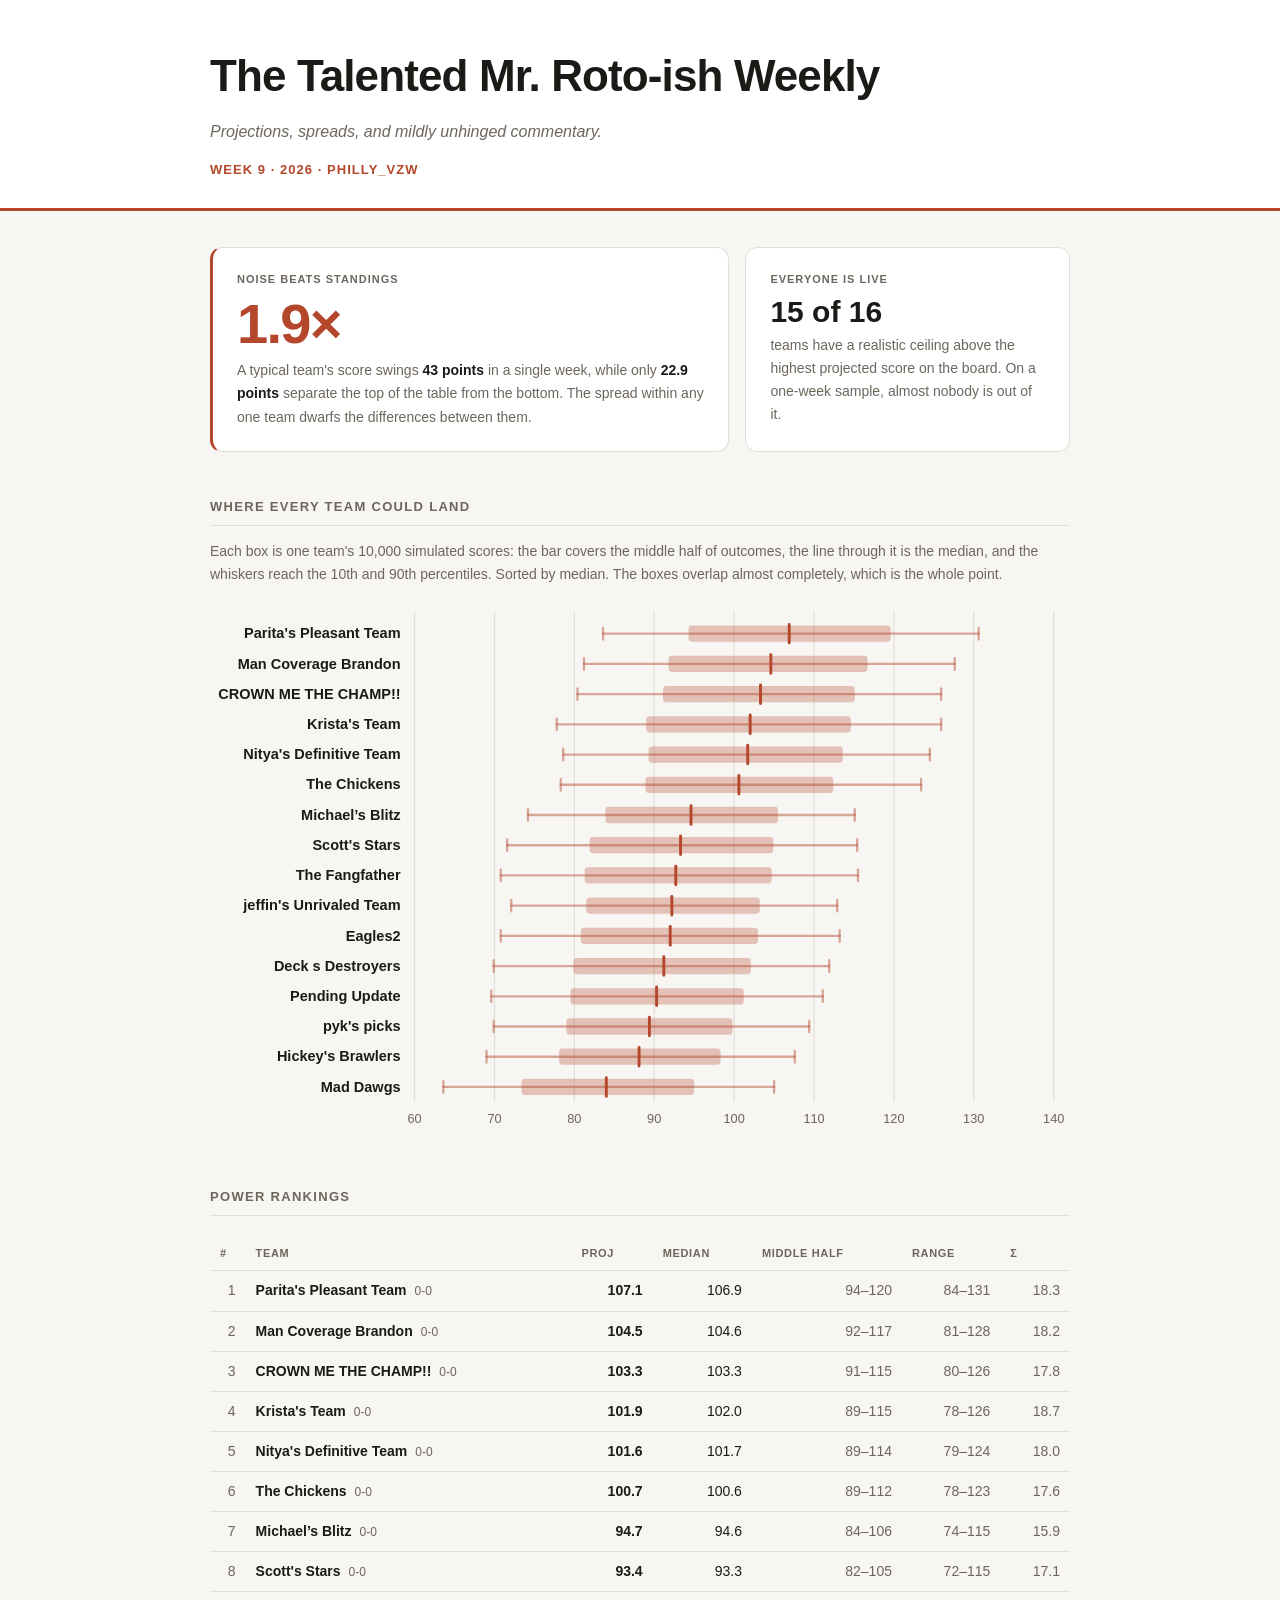
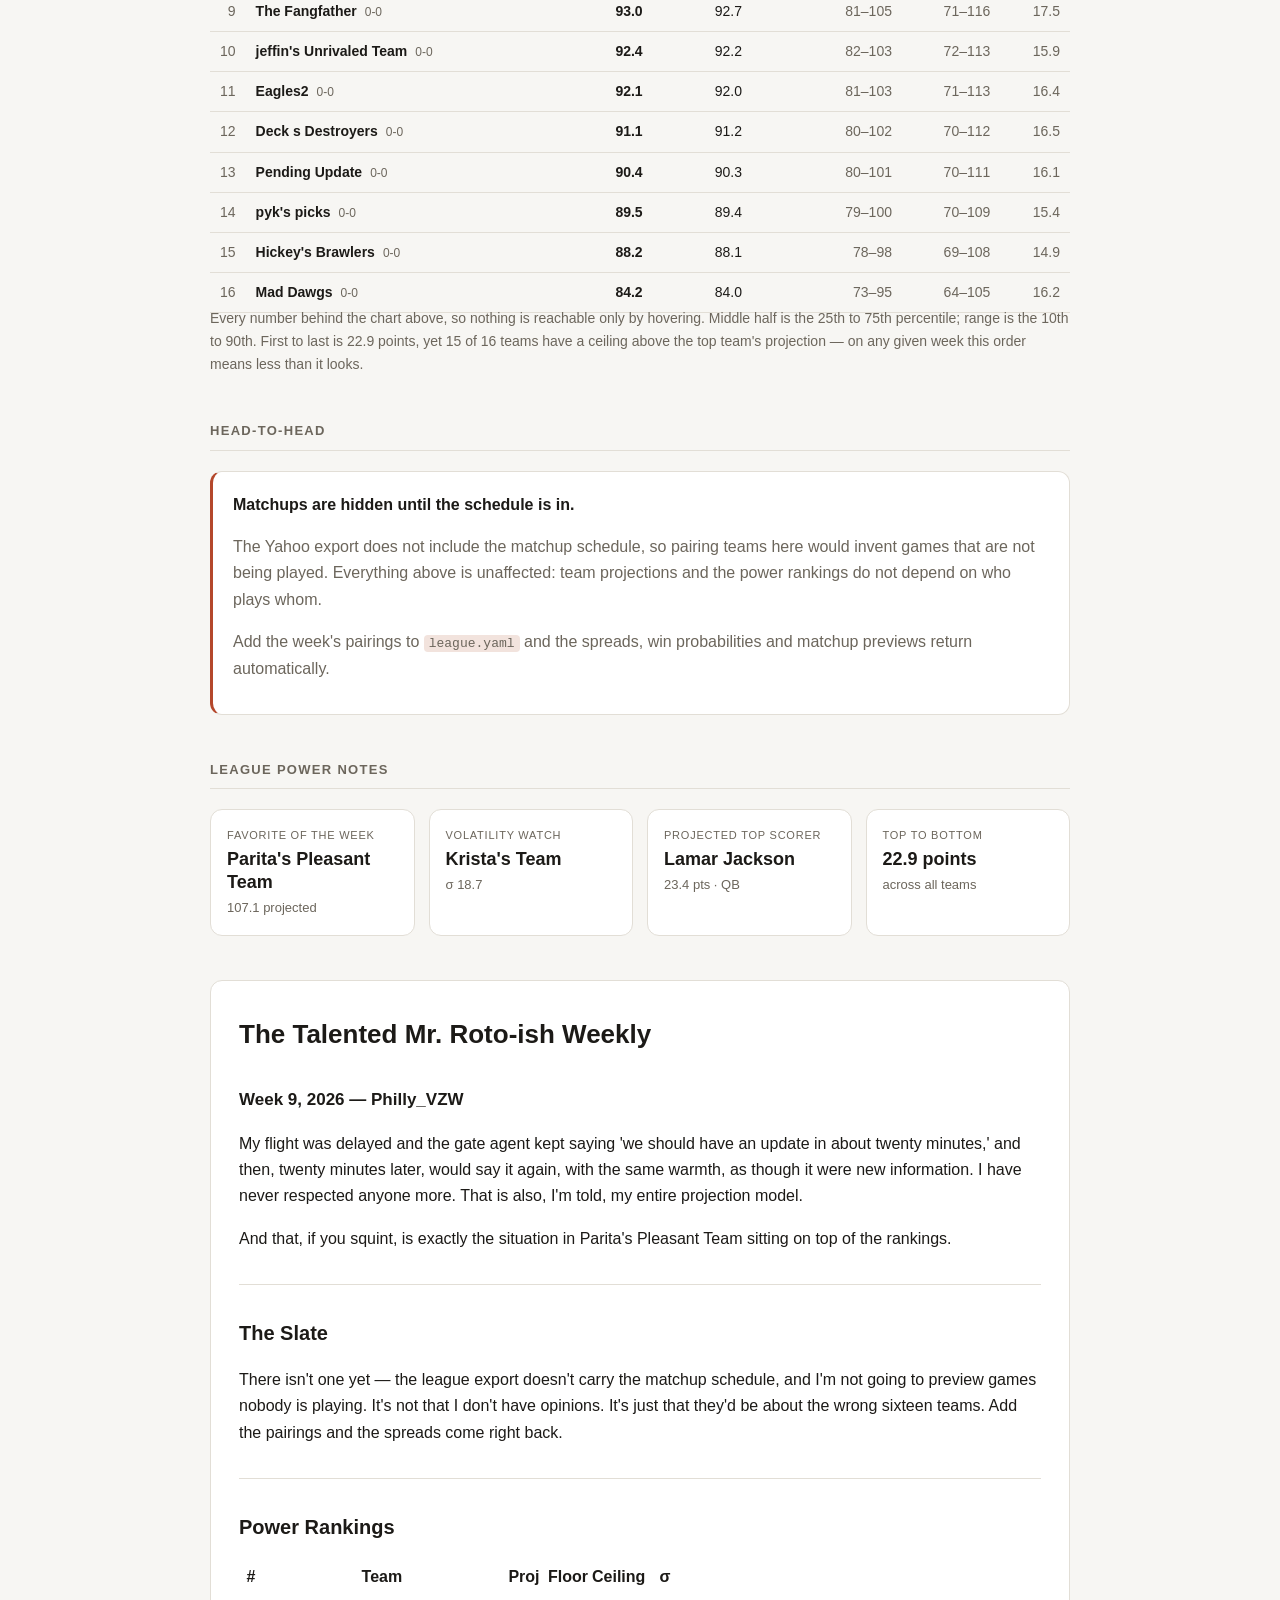
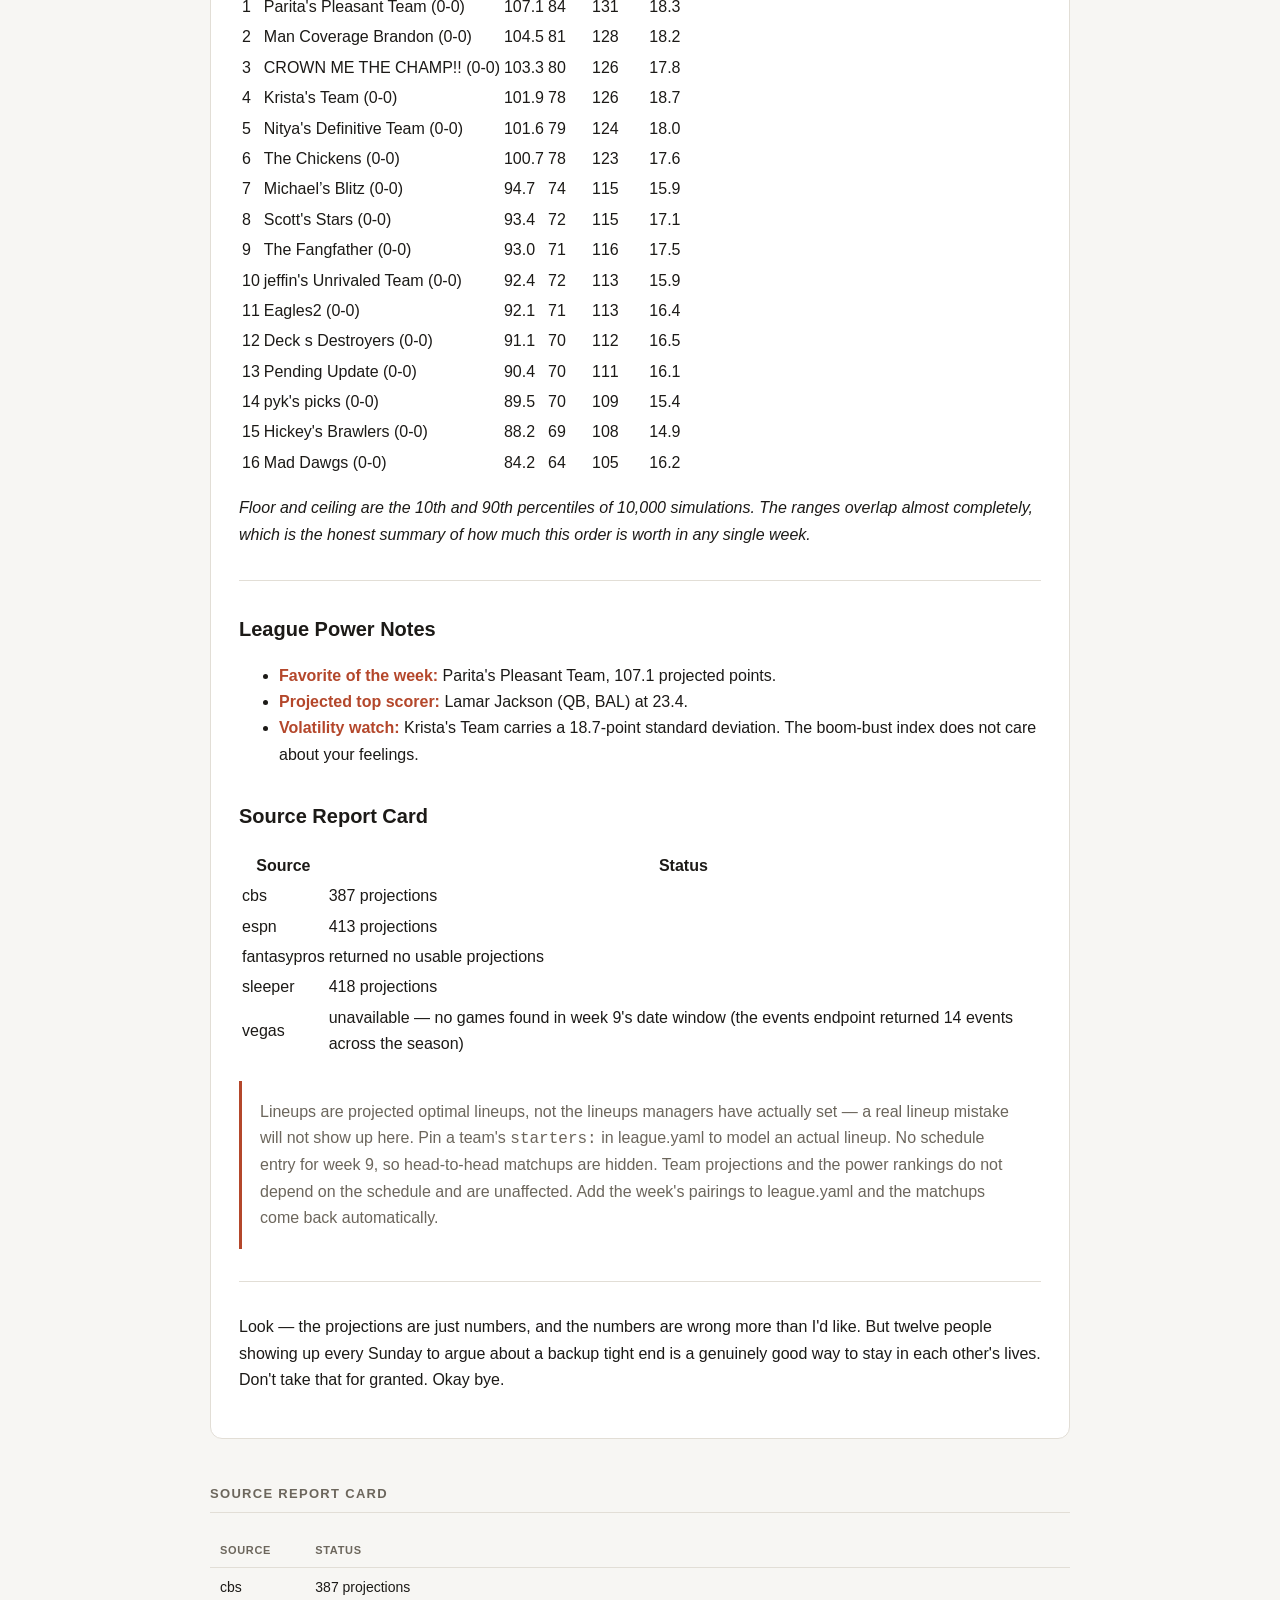
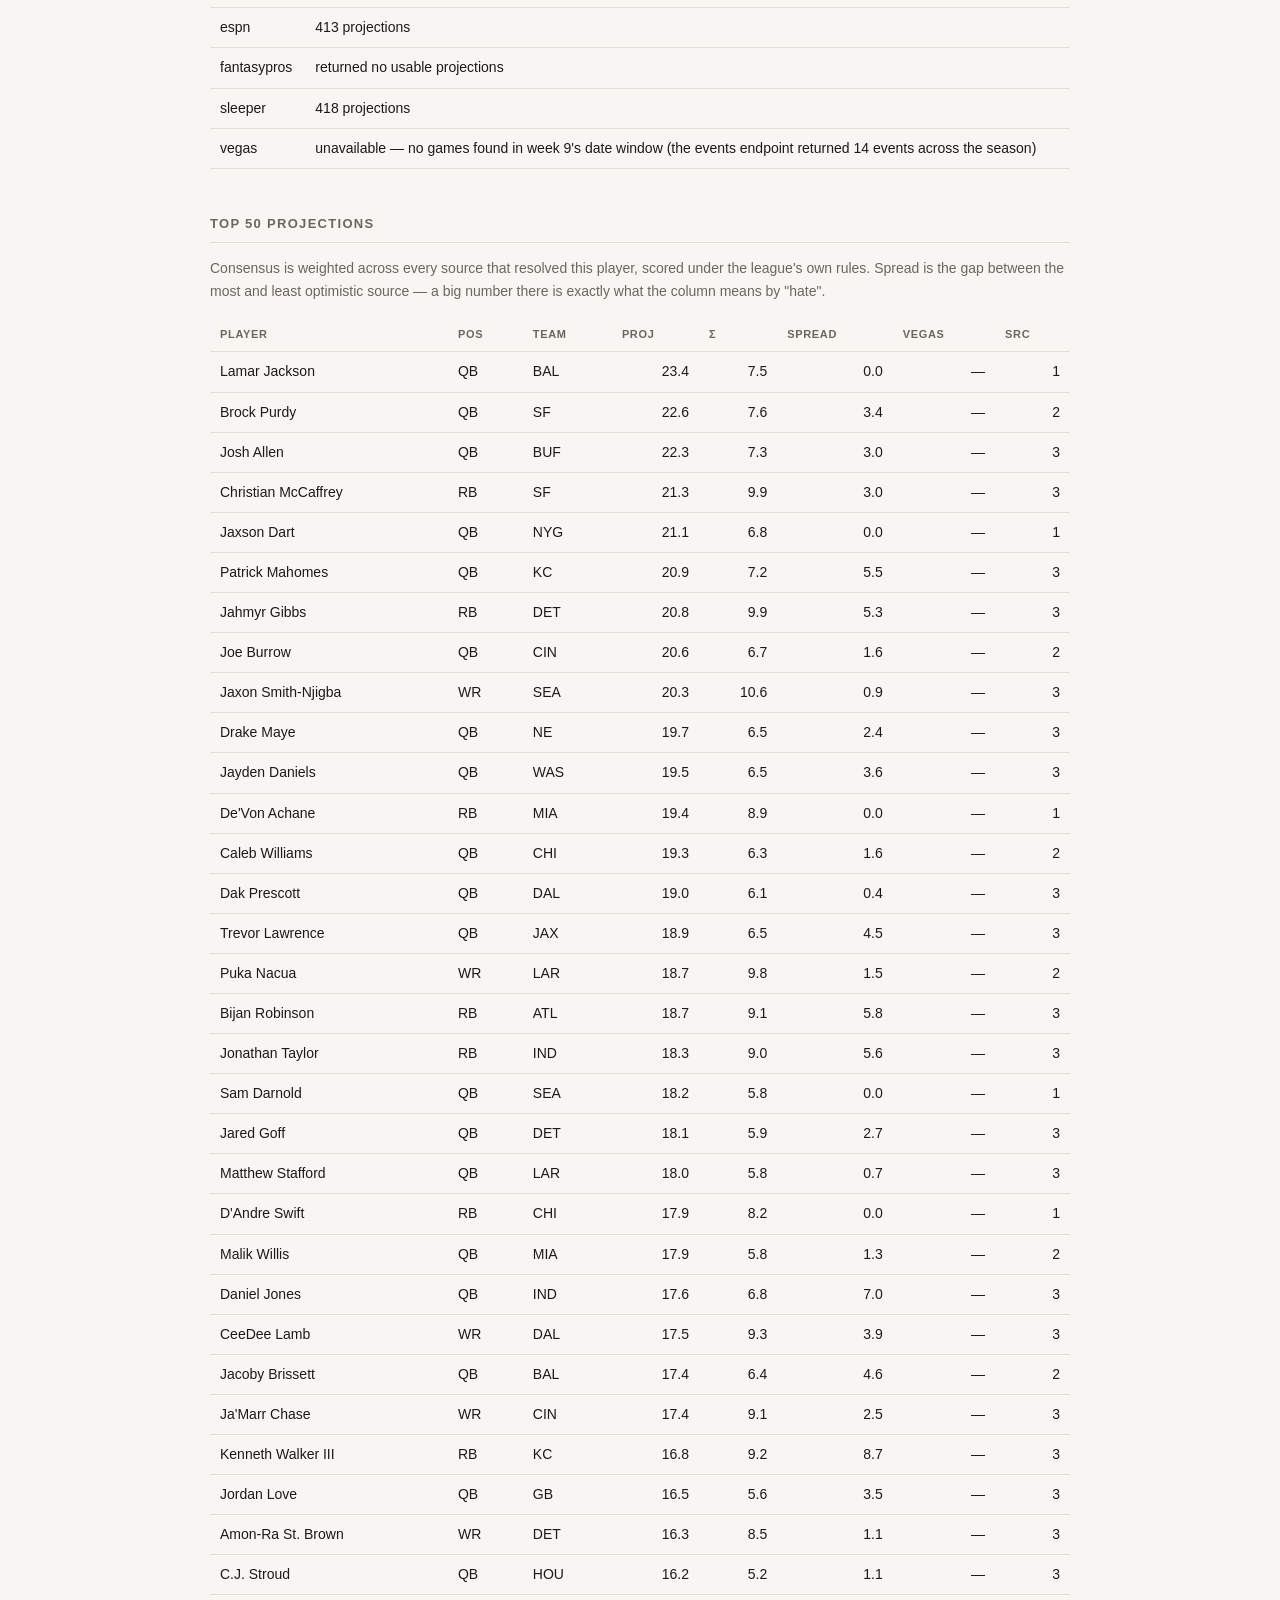
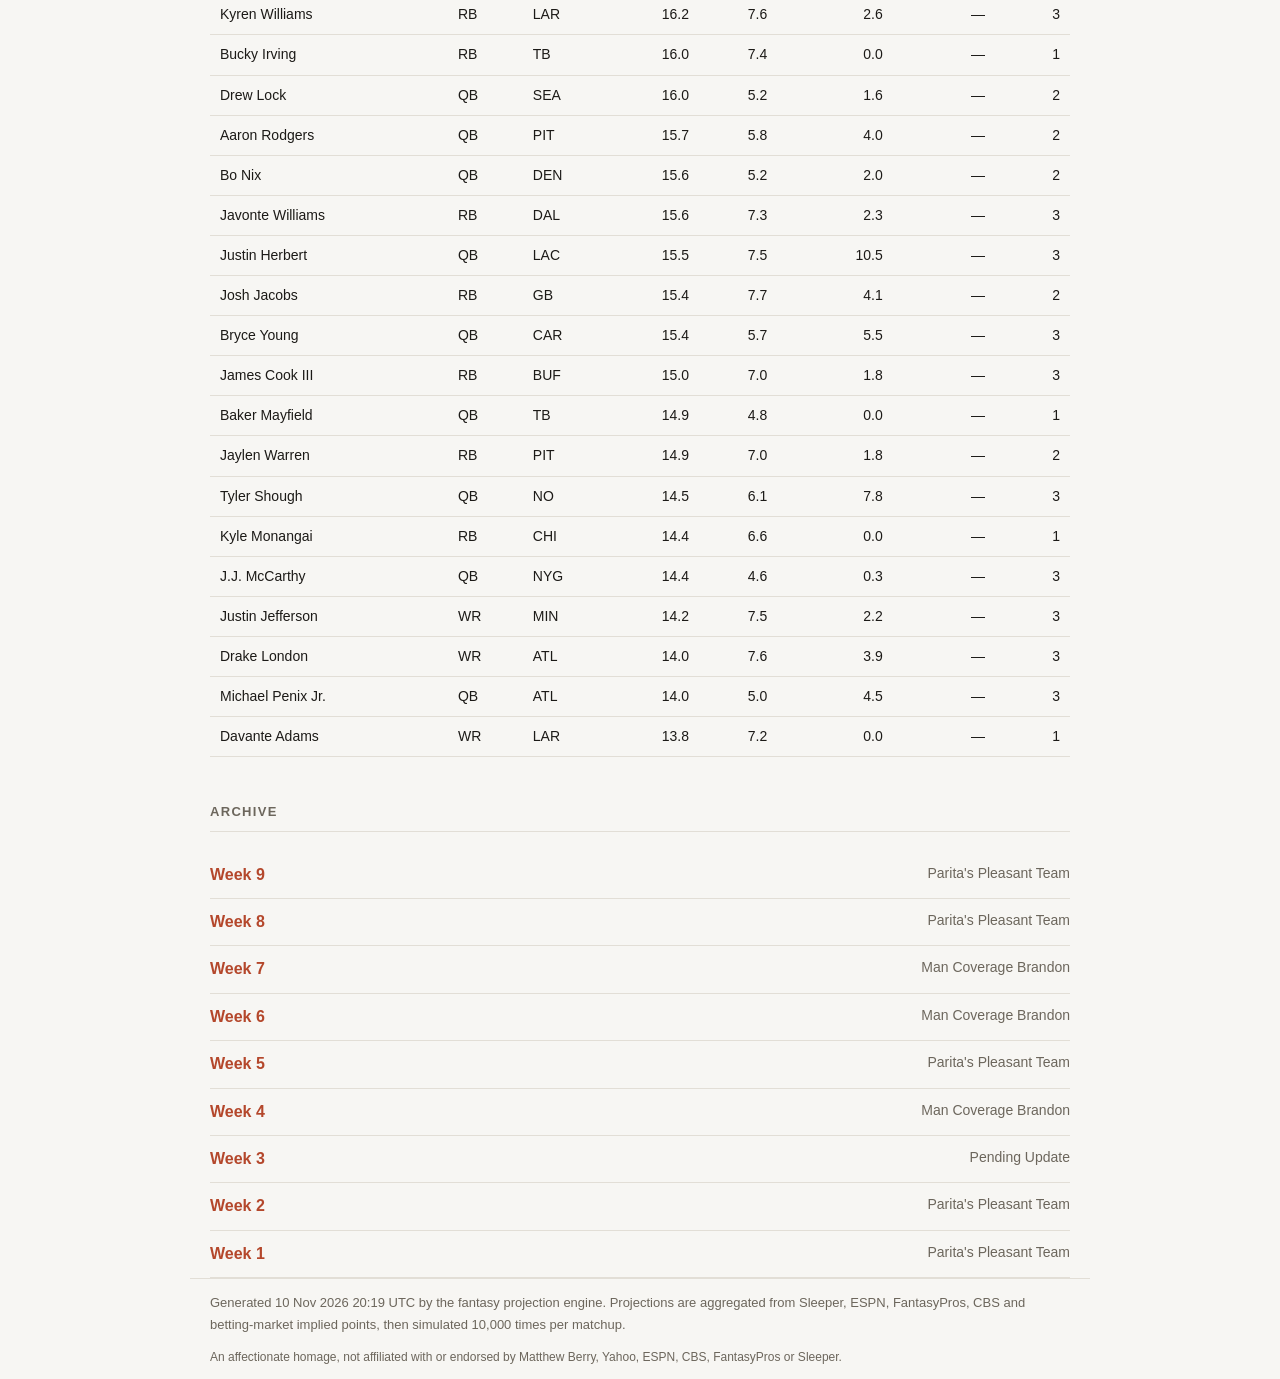
==== commit 1d07dde4: "Publish week 46 projections" ====
--- a/docs/index.html
+++ b/docs/index.html
@@ -3,7 +3,7 @@
 <head>
 <meta charset="utf-8">
 <meta name="viewport" content="width=device-width, initial-scale=1">
-<title>Week 8 — The Talented Mr. Roto-ish Weekly</title>
+<title>Week 9 — The Talented Mr. Roto-ish Weekly</title>
 <meta name="description" content="Projections, spreads, and mildly unhinged commentary.">
 <link rel="stylesheet" href="style.css">
 </head>
@@ -12,7 +12,7 @@
   <div class="wrap">
     <h1>The Talented Mr. Roto-ish Weekly</h1>
     <p class="tagline">Projections, spreads, and mildly unhinged commentary.</p>
-    <p class="subtitle">Week 8 · 2026 · Philly_VZW</p>
+    <p class="subtitle">Week 9 · 2026 · Philly_VZW</p>
   </div>
 </header>
 <main class="wrap">
@@ -20,9 +20,9 @@
 <section class="exec">
   <div class="exec-hero">
     <span class="exec-label">Noise beats standings</span>
-    <span class="exec-figure">1.8&times;</span>
+    <span class="exec-figure">1.9&times;</span>
     <p class="exec-sub">A typical team's score swings <strong>43 points</strong> in a
-    single week, while only <strong>24.7 points</strong> separate the top of the table from
+    single week, while only <strong>22.9 points</strong> separate the top of the table from
     the bottom. The spread within any one team dwarfs the differences between them.</p>
   </div>
   <div class="exec-tile">
@@ -32,32 +32,32 @@
     board. On a one-week sample, almost nobody is out of it.</p>
   </div>
 </section>
-<section><h2 class="section-title">Where every team could land</h2><p class="note">Each box is one team's 10,000 simulated scores: the bar covers the middle half of outcomes, the line through it is the median, and the whiskers reach the 10th and 90th percentiles. Sorted by median. The boxes overlap almost completely, which is the whole point.</p><div class="scroll bp-wrap"><svg class="boxplot" viewBox="0 0 740 466" role="list" aria-label="Projected score distribution for each team" preserveAspectRatio="xMinYMin meet"><line class="bp-grid" x1="176.0" y1="10" x2="176.0" y2="432.0"/><text class="bp-tick" x="176.0" y="450.0">60</text><line class="bp-grid" x1="254.6" y1="10" x2="254.6" y2="432.0"/><text class="bp-tick" x="254.6" y="450.0">70</text><line class="bp-grid" x1="333.1" y1="10" x2="333.1" y2="432.0"/><text class="bp-tick" x="333.1" y="450.0">80</text><line class="bp-grid" x1="411.7" y1="10" x2="411.7" y2="432.0"/><text class="bp-tick" x="411.7" y="450.0">90</text><line class="bp-grid" x1="490.3" y1="10" x2="490.3" y2="432.0"/><text class="bp-tick" x="490.3" y="450.0">100</text><line class="bp-grid" x1="568.9" y1="10" x2="568.9" y2="432.0"/><text class="bp-tick" x="568.9" y="450.0">110</text><line class="bp-grid" x1="647.4" y1="10" x2="647.4" y2="432.0"/><text class="bp-tick" x="647.4" y="450.0">120</text><line class="bp-grid" x1="726.0" y1="10" x2="726.0" y2="432.0"/><text class="bp-tick" x="726.0" y="450.0">130</text><g class="bp-row" tabindex="0" role="listitem" data-readout="Parita&#x27;s Pleasant Team · median 105.2 · middle half 93–118 · range 82–128 · swing 46"><rect class="bp-hit" x="4" y="16.0" width="726" height="26"/><text class="bp-name" x="164" y="33.0">Parita&#x27;s Pleasant Team</text><line class="bp-whisker" x1="352.0" y1="29.0" x2="714.2" y2="29.0"/><line class="bp-cap" x1="352.0" y1="24.0" x2="352.0" y2="34.0"/><line class="bp-cap" x1="714.2" y1="24.0" x2="714.2" y2="34.0"/><rect class="bp-box" x="436.1" y="22.0" width="193.3" height="14" rx="3"/><line class="bp-median" x1="531.1" y1="21.0" x2="531.1" y2="37.0"/></g><g class="bp-row" tabindex="0" role="listitem" data-readout="The Chickens · median 105.2 · middle half 93–118 · range 82–130 · swing 48"><rect class="bp-hit" x="4" y="42.0" width="726" height="26"/><text class="bp-name" x="164" y="59.0">The Chickens</text><line class="bp-whisker" x1="345.7" y1="55.0" x2="722.1" y2="55.0"/><line class="bp-cap" x1="345.7" y1="50.0" x2="345.7" y2="60.0"/><line class="bp-cap" x1="722.1" y1="50.0" x2="722.1" y2="60.0"/><rect class="bp-box" x="432.9" y="48.0" width="197.2" height="14" rx="3"/><line class="bp-median" x1="531.1" y1="47.0" x2="531.1" y2="63.0"/></g><g class="bp-row" tabindex="0" role="listitem" data-readout="Man Coverage Brandon · median 105.2 · middle half 92–118 · range 81–129 · swing 48"><rect class="bp-hit" x="4" y="68.0" width="726" height="26"/><text class="bp-name" x="164" y="85.0">Man Coverage Brandon</text><line class="bp-whisker" x1="342.6" y1="81.0" x2="716.6" y2="81.0"/><line class="bp-cap" x1="342.6" y1="76.0" x2="342.6" y2="86.0"/><line class="bp-cap" x1="716.6" y1="76.0" x2="716.6" y2="86.0"/><rect class="bp-box" x="429.0" y="74.0" width="201.1" height="14" rx="3"/><line class="bp-median" x1="531.1" y1="73.0" x2="531.1" y2="89.0"/></g><g class="bp-row" tabindex="0" role="listitem" data-readout="Krista&#x27;s Team · median 98.6 · middle half 86–111 · range 75–122 · swing 46"><rect class="bp-hit" x="4" y="94.0" width="726" height="26"/><text class="bp-name" x="164" y="111.0">Krista&#x27;s Team</text><line class="bp-whisker" x1="295.4" y1="107.0" x2="660.0" y2="107.0"/><line class="bp-cap" x1="295.4" y1="102.0" x2="295.4" y2="112.0"/><line class="bp-cap" x1="660.0" y1="102.0" x2="660.0" y2="112.0"/><rect class="bp-box" x="381.9" y="100.0" width="193.3" height="14" rx="3"/><line class="bp-median" x1="479.3" y1="99.0" x2="479.3" y2="115.0"/></g><g class="bp-row" tabindex="0" role="listitem" data-readout="Deck s Destroyers · median 97.5 · middle half 86–108 · range 76–119 · swing 43"><rect class="bp-hit" x="4" y="120.0" width="726" height="26"/><text class="bp-name" x="164" y="137.0">Deck s Destroyers</text><line class="bp-whisker" x1="301.7" y1="133.0" x2="641.1" y2="133.0"/><line class="bp-cap" x1="301.7" y1="128.0" x2="301.7" y2="138.0"/><line class="bp-cap" x1="641.1" y1="128.0" x2="641.1" y2="138.0"/><rect class="bp-box" x="381.1" y="126.0" width="176.0" height="14" rx="3"/><line class="bp-median" x1="470.6" y1="125.0" x2="470.6" y2="141.0"/></g><g class="bp-row" tabindex="0" role="listitem" data-readout="Nitya&#x27;s Definitive Team · median 97.0 · middle half 86–109 · range 75–119 · swing 43"><rect class="bp-hit" x="4" y="146.0" width="726" height="26"/><text class="bp-name" x="164" y="163.0">Nitya&#x27;s Definitive Team</text><line class="bp-whisker" x1="297.0" y1="159.0" x2="636.4" y2="159.0"/><line class="bp-cap" x1="297.0" y1="154.0" x2="297.0" y2="164.0"/><line class="bp-cap" x1="636.4" y1="154.0" x2="636.4" y2="164.0"/><rect class="bp-box" x="376.4" y="152.0" width="181.5" height="14" rx="3"/><line class="bp-median" x1="466.7" y1="151.0" x2="466.7" y2="167.0"/></g><g class="bp-row" tabindex="0" role="listitem" data-readout="jeffin&#x27;s Unrivaled Team · median 96.9 · middle half 85–108 · range 75–119 · swing 44"><rect class="bp-hit" x="4" y="172.0" width="726" height="26"/><text class="bp-name" x="164" y="189.0">jeffin&#x27;s Unrivaled Team</text><line class="bp-whisker" x1="295.4" y1="185.0" x2="641.1" y2="185.0"/><line class="bp-cap" x1="295.4" y1="180.0" x2="295.4" y2="190.0"/><line class="bp-cap" x1="641.1" y1="180.0" x2="641.1" y2="190.0"/><rect class="bp-box" x="372.4" y="178.0" width="183.9" height="14" rx="3"/><line class="bp-median" x1="465.9" y1="177.0" x2="465.9" y2="193.0"/></g><g class="bp-row" tabindex="0" role="listitem" data-readout="CROWN ME THE CHAMP!! · median 94.3 · middle half 83–105 · range 74–115 · swing 42"><rect class="bp-hit" x="4" y="198.0" width="726" height="26"/><text class="bp-name" x="164" y="215.0">CROWN ME THE CHAMP!!</text><line class="bp-whisker" x1="282.1" y1="211.0" x2="609.7" y2="211.0"/><line class="bp-cap" x1="282.1" y1="206.0" x2="282.1" y2="216.0"/><line class="bp-cap" x1="609.7" y1="206.0" x2="609.7" y2="216.0"/><rect class="bp-box" x="358.3" y="204.0" width="172.9" height="14" rx="3"/><line class="bp-median" x1="445.5" y1="203.0" x2="445.5" y2="219.0"/></g><g class="bp-row" tabindex="0" role="listitem" data-readout="Scott&#x27;s Stars · median 94.3 · middle half 83–106 · range 73–117 · swing 44"><rect class="bp-hit" x="4" y="224.0" width="726" height="26"/><text class="bp-name" x="164" y="241.0">Scott&#x27;s Stars</text><line class="bp-whisker" x1="275.8" y1="237.0" x2="623.1" y2="237.0"/><line class="bp-cap" x1="275.8" y1="232.0" x2="275.8" y2="242.0"/><line class="bp-cap" x1="623.1" y1="232.0" x2="623.1" y2="242.0"/><rect class="bp-box" x="357.5" y="230.0" width="180.7" height="14" rx="3"/><line class="bp-median" x1="445.5" y1="229.0" x2="445.5" y2="245.0"/></g><g class="bp-row" tabindex="0" role="listitem" data-readout="Eagles2 · median 93.8 · middle half 81–106 · range 71–116 · swing 46"><rect class="bp-hit" x="4" y="250.0" width="726" height="26"/><text class="bp-name" x="164" y="267.0">Eagles2</text><line class="bp-whisker" x1="259.3" y1="263.0" x2="619.9" y2="263.0"/><line class="bp-cap" x1="259.3" y1="258.0" x2="259.3" y2="268.0"/><line class="bp-cap" x1="619.9" y1="258.0" x2="619.9" y2="268.0"/><rect class="bp-box" x="342.6" y="256.0" width="193.3" height="14" rx="3"/><line class="bp-median" x1="441.6" y1="255.0" x2="441.6" y2="271.0"/></g><g class="bp-row" tabindex="0" role="listitem" data-readout="Michael’s Blitz · median 90.2 · middle half 80–101 · range 70–111 · swing 41"><rect class="bp-hit" x="4" y="276.0" width="726" height="26"/><text class="bp-name" x="164" y="293.0">Michael’s Blitz</text><line class="bp-whisker" x1="254.6" y1="289.0" x2="577.5" y2="289.0"/><line class="bp-cap" x1="254.6" y1="284.0" x2="254.6" y2="294.0"/><line class="bp-cap" x1="577.5" y1="284.0" x2="577.5" y2="294.0"/><rect class="bp-box" x="330.0" y="282.0" width="168.9" height="14" rx="3"/><line class="bp-median" x1="413.3" y1="281.0" x2="413.3" y2="297.0"/></g><g class="bp-row" tabindex="0" role="listitem" data-readout="Pending Update · median 90.0 · middle half 78–102 · range 68–112 · swing 44"><rect class="bp-hit" x="4" y="302.0" width="726" height="26"/><text class="bp-name" x="164" y="319.0">Pending Update</text><line class="bp-whisker" x1="241.2" y1="315.0" x2="584.6" y2="315.0"/><line class="bp-cap" x1="241.2" y1="310.0" x2="241.2" y2="320.0"/><line class="bp-cap" x1="584.6" y1="310.0" x2="584.6" y2="320.0"/><rect class="bp-box" x="321.4" y="308.0" width="181.5" height="14" rx="3"/><line class="bp-median" x1="411.7" y1="307.0" x2="411.7" y2="323.0"/></g><g class="bp-row" tabindex="0" role="listitem" data-readout="Mad Dawgs · median 89.4 · middle half 78–100 · range 69–110 · swing 42"><rect class="bp-hit" x="4" y="328.0" width="726" height="26"/><text class="bp-name" x="164" y="345.0">Mad Dawgs</text><line class="bp-whisker" x1="243.6" y1="341.0" x2="572.8" y2="341.0"/><line class="bp-cap" x1="243.6" y1="336.0" x2="243.6" y2="346.0"/><line class="bp-cap" x1="572.8" y1="336.0" x2="572.8" y2="346.0"/><rect class="bp-box" x="320.6" y="334.0" width="172.1" height="14" rx="3"/><line class="bp-median" x1="407.0" y1="333.0" x2="407.0" y2="349.0"/></g><g class="bp-row" tabindex="0" role="listitem" data-readout="pyk&#x27;s picks · median 89.3 · middle half 79–100 · range 70–109 · swing 39"><rect class="bp-hit" x="4" y="354.0" width="726" height="26"/><text class="bp-name" x="164" y="371.0">pyk&#x27;s picks</text><line class="bp-whisker" x1="255.4" y1="367.0" x2="559.4" y2="367.0"/><line class="bp-cap" x1="255.4" y1="362.0" x2="255.4" y2="372.0"/><line class="bp-cap" x1="559.4" y1="362.0" x2="559.4" y2="372.0"/><rect class="bp-box" x="326.9" y="360.0" width="159.5" height="14" rx="3"/><line class="bp-median" x1="406.2" y1="359.0" x2="406.2" y2="375.0"/></g><g class="bp-row" tabindex="0" role="listitem" data-readout="The Fangfather · median 86.7 · middle half 76–98 · range 66–108 · swing 42"><rect class="bp-hit" x="4" y="380.0" width="726" height="26"/><text class="bp-name" x="164" y="397.0">The Fangfather</text><line class="bp-whisker" x1="223.9" y1="393.0" x2="556.3" y2="393.0"/><line class="bp-cap" x1="223.9" y1="388.0" x2="223.9" y2="398.0"/><line class="bp-cap" x1="556.3" y1="388.0" x2="556.3" y2="398.0"/><rect class="bp-box" x="300.9" y="386.0" width="174.4" height="14" rx="3"/><line class="bp-median" x1="385.8" y1="385.0" x2="385.8" y2="401.0"/></g><g class="bp-row" tabindex="0" role="listitem" data-readout="Hickey&#x27;s Brawlers · median 80.7 · middle half 71–90 · range 62–99 · swing 37"><rect class="bp-hit" x="4" y="406.0" width="726" height="26"/><text class="bp-name" x="164" y="423.0">Hickey&#x27;s Brawlers</text><line class="bp-whisker" x1="194.9" y1="419.0" x2="483.2" y2="419.0"/><line class="bp-cap" x1="194.9" y1="414.0" x2="194.9" y2="424.0"/><line class="bp-cap" x1="483.2" y1="414.0" x2="483.2" y2="424.0"/><rect class="bp-box" x="264.0" y="412.0" width="148.5" height="14" rx="3"/><line class="bp-median" x1="338.6" y1="411.0" x2="338.6" y2="427.0"/></g></svg></div><div class="bp-tip" id="bp-tip" role="status" aria-live="polite" hidden></div></section>
-<section><h2 class="section-title">Power Rankings</h2><div class="scroll"><table class="data rankings"><thead><tr><th class='num'>#</th><th>Team</th><th class='num'>Proj</th><th class='num'>Median</th><th class='num'>Middle half</th><th class='num'>Range</th><th class='num'>&sigma;</th></tr></thead><tbody><tr><td class='num rank'>1</td><td class='rank-team'>Parita&#x27;s Pleasant Team<span class='rank-record'>0-0</span></td><td class='num strong'>105.4</td><td class='num'>105.2</td><td class='num muted'>93&ndash;118</td><td class='num muted'>82&ndash;128</td><td class='num muted'>18.0</td></tr><tr><td class='num rank'>2</td><td class='rank-team'>The Chickens<span class='rank-record'>0-0</span></td><td class='num strong'>105.4</td><td class='num'>105.2</td><td class='num muted'>93&ndash;118</td><td class='num muted'>82&ndash;130</td><td class='num muted'>18.8</td></tr><tr><td class='num rank'>3</td><td class='rank-team'>Man Coverage Brandon<span class='rank-record'>0-0</span></td><td class='num strong'>105.1</td><td class='num'>105.2</td><td class='num muted'>92&ndash;118</td><td class='num muted'>81&ndash;129</td><td class='num muted'>18.7</td></tr><tr><td class='num rank'>4</td><td class='rank-team'>Krista&#x27;s Team<span class='rank-record'>0-0</span></td><td class='num strong'>98.5</td><td class='num'>98.6</td><td class='num muted'>86&ndash;111</td><td class='num muted'>75&ndash;122</td><td class='num muted'>18.0</td></tr><tr><td class='num rank'>5</td><td class='rank-team'>Deck s Destroyers<span class='rank-record'>0-0</span></td><td class='num strong'>97.5</td><td class='num'>97.5</td><td class='num muted'>86&ndash;108</td><td class='num muted'>76&ndash;119</td><td class='num muted'>16.9</td></tr><tr><td class='num rank'>6</td><td class='rank-team'>Nitya&#x27;s Definitive Team<span class='rank-record'>0-0</span></td><td class='num strong'>97.1</td><td class='num'>97.0</td><td class='num muted'>86&ndash;109</td><td class='num muted'>75&ndash;119</td><td class='num muted'>16.8</td></tr><tr><td class='num rank'>7</td><td class='rank-team'>jeffin&#x27;s Unrivaled Team<span class='rank-record'>0-0</span></td><td class='num strong'>96.9</td><td class='num'>96.9</td><td class='num muted'>85&ndash;108</td><td class='num muted'>75&ndash;119</td><td class='num muted'>17.2</td></tr><tr><td class='num rank'>8</td><td class='rank-team'>Scott&#x27;s Stars<span class='rank-record'>0-0</span></td><td class='num strong'>94.7</td><td class='num'>94.3</td><td class='num muted'>83&ndash;106</td><td class='num muted'>73&ndash;117</td><td class='num muted'>17.2</td></tr><tr><td class='num rank'>9</td><td class='rank-team'>CROWN ME THE CHAMP!!<span class='rank-record'>0-0</span></td><td class='num strong'>94.3</td><td class='num'>94.3</td><td class='num muted'>83&ndash;105</td><td class='num muted'>74&ndash;115</td><td class='num muted'>16.3</td></tr><tr><td class='num rank'>10</td><td class='rank-team'>Eagles2<span class='rank-record'>0-0</span></td><td class='num strong'>93.6</td><td class='num'>93.8</td><td class='num muted'>81&ndash;106</td><td class='num muted'>71&ndash;116</td><td class='num muted'>17.9</td></tr><tr><td class='num rank'>11</td><td class='rank-team'>Michael’s Blitz<span class='rank-record'>0-0</span></td><td class='num strong'>90.4</td><td class='num'>90.2</td><td class='num muted'>80&ndash;101</td><td class='num muted'>70&ndash;111</td><td class='num muted'>16.0</td></tr><tr><td class='num rank'>12</td><td class='rank-team'>Pending Update<span class='rank-record'>0-0</span></td><td class='num strong'>90.2</td><td class='num'>90.0</td><td class='num muted'>78&ndash;102</td><td class='num muted'>68&ndash;112</td><td class='num muted'>17.0</td></tr><tr><td class='num rank'>13</td><td class='rank-team'>Mad Dawgs<span class='rank-record'>0-0</span></td><td class='num strong'>89.5</td><td class='num'>89.4</td><td class='num muted'>78&ndash;100</td><td class='num muted'>69&ndash;110</td><td class='num muted'>16.3</td></tr><tr><td class='num rank'>14</td><td class='rank-team'>pyk&#x27;s picks<span class='rank-record'>0-0</span></td><td class='num strong'>89.5</td><td class='num'>89.3</td><td class='num muted'>79&ndash;100</td><td class='num muted'>70&ndash;109</td><td class='num muted'>15.1</td></tr><tr><td class='num rank'>15</td><td class='rank-team'>The Fangfather<span class='rank-record'>0-0</span></td><td class='num strong'>87.0</td><td class='num'>86.7</td><td class='num muted'>76&ndash;98</td><td class='num muted'>66&ndash;108</td><td class='num muted'>16.6</td></tr><tr><td class='num rank'>16</td><td class='rank-team'>Hickey&#x27;s Brawlers<span class='rank-record'>0-0</span></td><td class='num strong'>80.7</td><td class='num'>80.7</td><td class='num muted'>71&ndash;90</td><td class='num muted'>62&ndash;99</td><td class='num muted'>14.1</td></tr></tbody></table></div><p class="note">Every number behind the chart above, so nothing is reachable only by hovering. Middle half is the 25th to 75th percentile; range is the 10th to 90th. First to last is 24.7 points, yet 15 of 16 teams have a ceiling above the top team's projection — on any given week this order means less than it looks.</p></section>
+<section><h2 class="section-title">Where every team could land</h2><p class="note">Each box is one team's 10,000 simulated scores: the bar covers the middle half of outcomes, the line through it is the median, and the whiskers reach the 10th and 90th percentiles. Sorted by median. The boxes overlap almost completely, which is the whole point.</p><div class="scroll bp-wrap"><svg class="boxplot" viewBox="0 0 740 466" role="list" aria-label="Projected score distribution for each team" preserveAspectRatio="xMinYMin meet"><line class="bp-grid" x1="176.0" y1="10" x2="176.0" y2="432.0"/><text class="bp-tick" x="176.0" y="450.0">60</text><line class="bp-grid" x1="244.8" y1="10" x2="244.8" y2="432.0"/><text class="bp-tick" x="244.8" y="450.0">70</text><line class="bp-grid" x1="313.5" y1="10" x2="313.5" y2="432.0"/><text class="bp-tick" x="313.5" y="450.0">80</text><line class="bp-grid" x1="382.2" y1="10" x2="382.2" y2="432.0"/><text class="bp-tick" x="382.2" y="450.0">90</text><line class="bp-grid" x1="451.0" y1="10" x2="451.0" y2="432.0"/><text class="bp-tick" x="451.0" y="450.0">100</text><line class="bp-grid" x1="519.8" y1="10" x2="519.8" y2="432.0"/><text class="bp-tick" x="519.8" y="450.0">110</text><line class="bp-grid" x1="588.5" y1="10" x2="588.5" y2="432.0"/><text class="bp-tick" x="588.5" y="450.0">120</text><line class="bp-grid" x1="657.2" y1="10" x2="657.2" y2="432.0"/><text class="bp-tick" x="657.2" y="450.0">130</text><line class="bp-grid" x1="726.0" y1="10" x2="726.0" y2="432.0"/><text class="bp-tick" x="726.0" y="450.0">140</text><g class="bp-row" tabindex="0" role="listitem" data-readout="Parita&#x27;s Pleasant Team · median 106.9 · middle half 94–120 · range 84–131 · swing 47"><rect class="bp-hit" x="4" y="16.0" width="726" height="26"/><text class="bp-name" x="164" y="33.0">Parita&#x27;s Pleasant Team</text><line class="bp-whisker" x1="338.2" y1="29.0" x2="661.4" y2="29.0"/><line class="bp-cap" x1="338.2" y1="24.0" x2="338.2" y2="34.0"/><line class="bp-cap" x1="661.4" y1="24.0" x2="661.4" y2="34.0"/><rect class="bp-box" x="411.8" y="22.0" width="173.9" height="14" rx="3"/><line class="bp-median" x1="498.4" y1="21.0" x2="498.4" y2="37.0"/></g><g class="bp-row" tabindex="0" role="listitem" data-readout="Man Coverage Brandon · median 104.6 · middle half 92–117 · range 81–128 · swing 46"><rect class="bp-hit" x="4" y="42.0" width="726" height="26"/><text class="bp-name" x="164" y="59.0">Man Coverage Brandon</text><line class="bp-whisker" x1="321.8" y1="55.0" x2="640.8" y2="55.0"/><line class="bp-cap" x1="321.8" y1="50.0" x2="321.8" y2="60.0"/><line class="bp-cap" x1="640.8" y1="50.0" x2="640.8" y2="60.0"/><rect class="bp-box" x="394.6" y="48.0" width="171.2" height="14" rx="3"/><line class="bp-median" x1="482.6" y1="47.0" x2="482.6" y2="63.0"/></g><g class="bp-row" tabindex="0" role="listitem" data-readout="CROWN ME THE CHAMP!! · median 103.3 · middle half 91–115 · range 80–126 · swing 46"><rect class="bp-hit" x="4" y="68.0" width="726" height="26"/><text class="bp-name" x="164" y="85.0">CROWN ME THE CHAMP!!</text><line class="bp-whisker" x1="316.2" y1="81.0" x2="629.1" y2="81.0"/><line class="bp-cap" x1="316.2" y1="76.0" x2="316.2" y2="86.0"/><line class="bp-cap" x1="629.1" y1="76.0" x2="629.1" y2="86.0"/><rect class="bp-box" x="389.8" y="74.0" width="165.0" height="14" rx="3"/><line class="bp-median" x1="473.7" y1="73.0" x2="473.7" y2="89.0"/></g><g class="bp-row" tabindex="0" role="listitem" data-readout="Krista&#x27;s Team · median 102.0 · middle half 89–115 · range 78–126 · swing 48"><rect class="bp-hit" x="4" y="94.0" width="726" height="26"/><text class="bp-name" x="164" y="111.0">Krista&#x27;s Team</text><line class="bp-whisker" x1="298.4" y1="107.0" x2="629.1" y2="107.0"/><line class="bp-cap" x1="298.4" y1="102.0" x2="298.4" y2="112.0"/><line class="bp-cap" x1="629.1" y1="102.0" x2="629.1" y2="112.0"/><rect class="bp-box" x="375.4" y="100.0" width="176.0" height="14" rx="3"/><line class="bp-median" x1="464.8" y1="99.0" x2="464.8" y2="115.0"/></g><g class="bp-row" tabindex="0" role="listitem" data-readout="Nitya&#x27;s Definitive Team · median 101.7 · middle half 89–114 · range 79–124 · swing 46"><rect class="bp-hit" x="4" y="120.0" width="726" height="26"/><text class="bp-name" x="164" y="137.0">Nitya&#x27;s Definitive Team</text><line class="bp-whisker" x1="303.9" y1="133.0" x2="619.4" y2="133.0"/><line class="bp-cap" x1="303.9" y1="128.0" x2="303.9" y2="138.0"/><line class="bp-cap" x1="619.4" y1="128.0" x2="619.4" y2="138.0"/><rect class="bp-box" x="377.4" y="126.0" width="167.1" height="14" rx="3"/><line class="bp-median" x1="462.7" y1="125.0" x2="462.7" y2="141.0"/></g><g class="bp-row" tabindex="0" role="listitem" data-readout="The Chickens · median 100.6 · middle half 89–112 · range 78–123 · swing 45"><rect class="bp-hit" x="4" y="146.0" width="726" height="26"/><text class="bp-name" x="164" y="163.0">The Chickens</text><line class="bp-whisker" x1="301.8" y1="159.0" x2="611.9" y2="159.0"/><line class="bp-cap" x1="301.8" y1="154.0" x2="301.8" y2="164.0"/><line class="bp-cap" x1="611.9" y1="154.0" x2="611.9" y2="164.0"/><rect class="bp-box" x="374.7" y="152.0" width="161.6" height="14" rx="3"/><line class="bp-median" x1="455.1" y1="151.0" x2="455.1" y2="167.0"/></g><g class="bp-row" tabindex="0" role="listitem" data-readout="Michael’s Blitz · median 94.6 · middle half 84–106 · range 74–115 · swing 41"><rect class="bp-hit" x="4" y="172.0" width="726" height="26"/><text class="bp-name" x="164" y="189.0">Michael’s Blitz</text><line class="bp-whisker" x1="273.6" y1="185.0" x2="554.8" y2="185.0"/><line class="bp-cap" x1="273.6" y1="180.0" x2="273.6" y2="190.0"/><line class="bp-cap" x1="554.8" y1="180.0" x2="554.8" y2="190.0"/><rect class="bp-box" x="340.3" y="178.0" width="148.5" height="14" rx="3"/><line class="bp-median" x1="413.9" y1="177.0" x2="413.9" y2="193.0"/></g><g class="bp-row" tabindex="0" role="listitem" data-readout="Scott&#x27;s Stars · median 93.3 · middle half 82–105 · range 72–115 · swing 44"><rect class="bp-hit" x="4" y="198.0" width="726" height="26"/><text class="bp-name" x="164" y="215.0">Scott&#x27;s Stars</text><line class="bp-whisker" x1="255.7" y1="211.0" x2="556.9" y2="211.0"/><line class="bp-cap" x1="255.7" y1="206.0" x2="255.7" y2="216.0"/><line class="bp-cap" x1="556.9" y1="206.0" x2="556.9" y2="216.0"/><rect class="bp-box" x="326.6" y="204.0" width="158.1" height="14" rx="3"/><line class="bp-median" x1="404.9" y1="203.0" x2="404.9" y2="219.0"/></g><g class="bp-row" tabindex="0" role="listitem" data-readout="The Fangfather · median 92.7 · middle half 81–105 · range 71–116 · swing 45"><rect class="bp-hit" x="4" y="224.0" width="726" height="26"/><text class="bp-name" x="164" y="241.0">The Fangfather</text><line class="bp-whisker" x1="250.2" y1="237.0" x2="557.6" y2="237.0"/><line class="bp-cap" x1="250.2" y1="232.0" x2="250.2" y2="242.0"/><line class="bp-cap" x1="557.6" y1="232.0" x2="557.6" y2="242.0"/><rect class="bp-box" x="322.4" y="230.0" width="160.9" height="14" rx="3"/><line class="bp-median" x1="400.8" y1="229.0" x2="400.8" y2="245.0"/></g><g class="bp-row" tabindex="0" role="listitem" data-readout="jeffin&#x27;s Unrivaled Team · median 92.2 · middle half 82–103 · range 72–113 · swing 41"><rect class="bp-hit" x="4" y="250.0" width="726" height="26"/><text class="bp-name" x="164" y="267.0">jeffin&#x27;s Unrivaled Team</text><line class="bp-whisker" x1="259.2" y1="263.0" x2="539.7" y2="263.0"/><line class="bp-cap" x1="259.2" y1="258.0" x2="259.2" y2="268.0"/><line class="bp-cap" x1="539.7" y1="258.0" x2="539.7" y2="268.0"/><rect class="bp-box" x="323.8" y="256.0" width="149.2" height="14" rx="3"/><line class="bp-median" x1="397.4" y1="255.0" x2="397.4" y2="271.0"/></g><g class="bp-row" tabindex="0" role="listitem" data-readout="Eagles2 · median 92.0 · middle half 81–103 · range 71–113 · swing 42"><rect class="bp-hit" x="4" y="276.0" width="726" height="26"/><text class="bp-name" x="164" y="293.0">Eagles2</text><line class="bp-whisker" x1="250.2" y1="289.0" x2="541.8" y2="289.0"/><line class="bp-cap" x1="250.2" y1="284.0" x2="250.2" y2="294.0"/><line class="bp-cap" x1="541.8" y1="284.0" x2="541.8" y2="294.0"/><rect class="bp-box" x="319.0" y="282.0" width="152.6" height="14" rx="3"/><line class="bp-median" x1="396.0" y1="281.0" x2="396.0" y2="297.0"/></g><g class="bp-row" tabindex="0" role="listitem" data-readout="Deck s Destroyers · median 91.2 · middle half 80–102 · range 70–112 · swing 42"><rect class="bp-hit" x="4" y="302.0" width="726" height="26"/><text class="bp-name" x="164" y="319.0">Deck s Destroyers</text><line class="bp-whisker" x1="244.1" y1="315.0" x2="532.8" y2="315.0"/><line class="bp-cap" x1="244.1" y1="310.0" x2="244.1" y2="320.0"/><line class="bp-cap" x1="532.8" y1="310.0" x2="532.8" y2="320.0"/><rect class="bp-box" x="312.8" y="308.0" width="152.6" height="14" rx="3"/><line class="bp-median" x1="390.5" y1="307.0" x2="390.5" y2="323.0"/></g><g class="bp-row" tabindex="0" role="listitem" data-readout="Pending Update · median 90.3 · middle half 80–101 · range 70–111 · swing 42"><rect class="bp-hit" x="4" y="328.0" width="726" height="26"/><text class="bp-name" x="164" y="345.0">Pending Update</text><line class="bp-whisker" x1="242.0" y1="341.0" x2="527.3" y2="341.0"/><line class="bp-cap" x1="242.0" y1="336.0" x2="242.0" y2="346.0"/><line class="bp-cap" x1="527.3" y1="336.0" x2="527.3" y2="346.0"/><rect class="bp-box" x="310.1" y="334.0" width="149.2" height="14" rx="3"/><line class="bp-median" x1="384.3" y1="333.0" x2="384.3" y2="349.0"/></g><g class="bp-row" tabindex="0" role="listitem" data-readout="pyk&#x27;s picks · median 89.4 · middle half 79–100 · range 70–109 · swing 40"><rect class="bp-hit" x="4" y="354.0" width="726" height="26"/><text class="bp-name" x="164" y="371.0">pyk&#x27;s picks</text><line class="bp-whisker" x1="244.1" y1="367.0" x2="515.6" y2="367.0"/><line class="bp-cap" x1="244.1" y1="362.0" x2="244.1" y2="372.0"/><line class="bp-cap" x1="515.6" y1="362.0" x2="515.6" y2="372.0"/><rect class="bp-box" x="306.6" y="360.0" width="143.0" height="14" rx="3"/><line class="bp-median" x1="378.1" y1="359.0" x2="378.1" y2="375.0"/></g><g class="bp-row" tabindex="0" role="listitem" data-readout="Hickey&#x27;s Brawlers · median 88.1 · middle half 78–98 · range 69–108 · swing 39"><rect class="bp-hit" x="4" y="380.0" width="726" height="26"/><text class="bp-name" x="164" y="397.0">Hickey&#x27;s Brawlers</text><line class="bp-whisker" x1="237.9" y1="393.0" x2="503.2" y2="393.0"/><line class="bp-cap" x1="237.9" y1="388.0" x2="237.9" y2="398.0"/><line class="bp-cap" x1="503.2" y1="388.0" x2="503.2" y2="398.0"/><rect class="bp-box" x="300.4" y="386.0" width="138.9" height="14" rx="3"/><line class="bp-median" x1="369.2" y1="385.0" x2="369.2" y2="401.0"/></g><g class="bp-row" tabindex="0" role="listitem" data-readout="Mad Dawgs · median 84.0 · middle half 73–95 · range 64–105 · swing 41"><rect class="bp-hit" x="4" y="406.0" width="726" height="26"/><text class="bp-name" x="164" y="423.0">Mad Dawgs</text><line class="bp-whisker" x1="200.8" y1="419.0" x2="485.4" y2="419.0"/><line class="bp-cap" x1="200.8" y1="414.0" x2="200.8" y2="424.0"/><line class="bp-cap" x1="485.4" y1="414.0" x2="485.4" y2="424.0"/><rect class="bp-box" x="268.1" y="412.0" width="148.5" height="14" rx="3"/><line class="bp-median" x1="341.0" y1="411.0" x2="341.0" y2="427.0"/></g></svg></div><div class="bp-tip" id="bp-tip" role="status" aria-live="polite" hidden></div></section>
+<section><h2 class="section-title">Power Rankings</h2><div class="scroll"><table class="data rankings"><thead><tr><th class='num'>#</th><th>Team</th><th class='num'>Proj</th><th class='num'>Median</th><th class='num'>Middle half</th><th class='num'>Range</th><th class='num'>&sigma;</th></tr></thead><tbody><tr><td class='num rank'>1</td><td class='rank-team'>Parita&#x27;s Pleasant Team<span class='rank-record'>0-0</span></td><td class='num strong'>107.1</td><td class='num'>106.9</td><td class='num muted'>94&ndash;120</td><td class='num muted'>84&ndash;131</td><td class='num muted'>18.3</td></tr><tr><td class='num rank'>2</td><td class='rank-team'>Man Coverage Brandon<span class='rank-record'>0-0</span></td><td class='num strong'>104.5</td><td class='num'>104.6</td><td class='num muted'>92&ndash;117</td><td class='num muted'>81&ndash;128</td><td class='num muted'>18.2</td></tr><tr><td class='num rank'>3</td><td class='rank-team'>CROWN ME THE CHAMP!!<span class='rank-record'>0-0</span></td><td class='num strong'>103.3</td><td class='num'>103.3</td><td class='num muted'>91&ndash;115</td><td class='num muted'>80&ndash;126</td><td class='num muted'>17.8</td></tr><tr><td class='num rank'>4</td><td class='rank-team'>Krista&#x27;s Team<span class='rank-record'>0-0</span></td><td class='num strong'>101.9</td><td class='num'>102.0</td><td class='num muted'>89&ndash;115</td><td class='num muted'>78&ndash;126</td><td class='num muted'>18.7</td></tr><tr><td class='num rank'>5</td><td class='rank-team'>Nitya&#x27;s Definitive Team<span class='rank-record'>0-0</span></td><td class='num strong'>101.6</td><td class='num'>101.7</td><td class='num muted'>89&ndash;114</td><td class='num muted'>79&ndash;124</td><td class='num muted'>18.0</td></tr><tr><td class='num rank'>6</td><td class='rank-team'>The Chickens<span class='rank-record'>0-0</span></td><td class='num strong'>100.7</td><td class='num'>100.6</td><td class='num muted'>89&ndash;112</td><td class='num muted'>78&ndash;123</td><td class='num muted'>17.6</td></tr><tr><td class='num rank'>7</td><td class='rank-team'>Michael’s Blitz<span class='rank-record'>0-0</span></td><td class='num strong'>94.7</td><td class='num'>94.6</td><td class='num muted'>84&ndash;106</td><td class='num muted'>74&ndash;115</td><td class='num muted'>15.9</td></tr><tr><td class='num rank'>8</td><td class='rank-team'>Scott&#x27;s Stars<span class='rank-record'>0-0</span></td><td class='num strong'>93.4</td><td class='num'>93.3</td><td class='num muted'>82&ndash;105</td><td class='num muted'>72&ndash;115</td><td class='num muted'>17.1</td></tr><tr><td class='num rank'>9</td><td class='rank-team'>The Fangfather<span class='rank-record'>0-0</span></td><td class='num strong'>93.0</td><td class='num'>92.7</td><td class='num muted'>81&ndash;105</td><td class='num muted'>71&ndash;116</td><td class='num muted'>17.5</td></tr><tr><td class='num rank'>10</td><td class='rank-team'>jeffin&#x27;s Unrivaled Team<span class='rank-record'>0-0</span></td><td class='num strong'>92.4</td><td class='num'>92.2</td><td class='num muted'>82&ndash;103</td><td class='num muted'>72&ndash;113</td><td class='num muted'>15.9</td></tr><tr><td class='num rank'>11</td><td class='rank-team'>Eagles2<span class='rank-record'>0-0</span></td><td class='num strong'>92.1</td><td class='num'>92.0</td><td class='num muted'>81&ndash;103</td><td class='num muted'>71&ndash;113</td><td class='num muted'>16.4</td></tr><tr><td class='num rank'>12</td><td class='rank-team'>Deck s Destroyers<span class='rank-record'>0-0</span></td><td class='num strong'>91.1</td><td class='num'>91.2</td><td class='num muted'>80&ndash;102</td><td class='num muted'>70&ndash;112</td><td class='num muted'>16.5</td></tr><tr><td class='num rank'>13</td><td class='rank-team'>Pending Update<span class='rank-record'>0-0</span></td><td class='num strong'>90.4</td><td class='num'>90.3</td><td class='num muted'>80&ndash;101</td><td class='num muted'>70&ndash;111</td><td class='num muted'>16.1</td></tr><tr><td class='num rank'>14</td><td class='rank-team'>pyk&#x27;s picks<span class='rank-record'>0-0</span></td><td class='num strong'>89.5</td><td class='num'>89.4</td><td class='num muted'>79&ndash;100</td><td class='num muted'>70&ndash;109</td><td class='num muted'>15.4</td></tr><tr><td class='num rank'>15</td><td class='rank-team'>Hickey&#x27;s Brawlers<span class='rank-record'>0-0</span></td><td class='num strong'>88.2</td><td class='num'>88.1</td><td class='num muted'>78&ndash;98</td><td class='num muted'>69&ndash;108</td><td class='num muted'>14.9</td></tr><tr><td class='num rank'>16</td><td class='rank-team'>Mad Dawgs<span class='rank-record'>0-0</span></td><td class='num strong'>84.2</td><td class='num'>84.0</td><td class='num muted'>73&ndash;95</td><td class='num muted'>64&ndash;105</td><td class='num muted'>16.2</td></tr></tbody></table></div><p class="note">Every number behind the chart above, so nothing is reachable only by hovering. Middle half is the 25th to 75th percentile; range is the 10th to 90th. First to last is 22.9 points, yet 15 of 16 teams have a ceiling above the top team's projection — on any given week this order means less than it looks.</p></section>
 <section><h2 class="section-title">Head-to-Head</h2><div class="pending"><p><strong>Matchups are hidden until the schedule is in.</strong></p><p>The Yahoo export does not include the matchup schedule, so pairing teams here would invent games that are not being played. Everything above is unaffected: team projections and the power rankings do not depend on who plays whom.</p><p>Add the week's pairings to <code>league.yaml</code> and the spreads, win probabilities and matchup previews return automatically.</p></div></section>
-<section><h2 class="section-title">League Power Notes</h2><div class="tiles"><div class="tile"><span class="tile-label">Favorite of the week</span><span class="tile-value">Parita&#x27;s Pleasant Team</span><span class="tile-sub">105.4 projected</span></div><div class="tile"><span class="tile-label">Volatility watch</span><span class="tile-value">The Chickens</span><span class="tile-sub">&sigma; 18.8</span></div><div class="tile"><span class="tile-label">Projected top scorer</span><span class="tile-value">Jahmyr Gibbs</span><span class="tile-sub">22.8 pts · RB</span></div><div class="tile"><span class="tile-label">Top to bottom</span><span class="tile-value">24.7 points</span><span class="tile-sub">across all teams</span></div></div></section>
+<section><h2 class="section-title">League Power Notes</h2><div class="tiles"><div class="tile"><span class="tile-label">Favorite of the week</span><span class="tile-value">Parita&#x27;s Pleasant Team</span><span class="tile-sub">107.1 projected</span></div><div class="tile"><span class="tile-label">Volatility watch</span><span class="tile-value">Krista&#x27;s Team</span><span class="tile-sub">&sigma; 18.7</span></div><div class="tile"><span class="tile-label">Projected top scorer</span><span class="tile-value">Lamar Jackson</span><span class="tile-sub">23.4 pts · QB</span></div><div class="tile"><span class="tile-label">Top to bottom</span><span class="tile-value">22.9 points</span><span class="tile-sub">across all teams</span></div></div></section>
 <section class="column"><h1>The Talented Mr. Roto-ish Weekly</h1>
-<h3>Week 8, 2026 — Philly_VZW</h3>
-<p>I tried to assemble a piece of furniture without the instructions because I am a grown adult with a spatial imagination. Four hours later I had a bookshelf with a confident lean and three screws left over that I've decided were optional. Sometimes the process is wrong and the outcome is fine. Sometimes it's the other way around. Anyway, here's your week.</p>
-<p>Point being: Parita's Pleasant Team sitting on top of the rankings, and I have feelings.</p>
+<h3>Week 9, 2026 — Philly_VZW</h3>
+<p>My flight was delayed and the gate agent kept saying 'we should have an update in about twenty minutes,' and then, twenty minutes later, would say it again, with the same warmth, as though it were new information. I have never respected anyone more. That is also, I'm told, my entire projection model.</p>
+<p>And that, if you squint, is exactly the situation in Parita's Pleasant Team sitting on top of the rankings.</p>
 <hr>
 <h2>The Slate</h2>
 <p>There isn't one yet — the league export doesn't carry the matchup schedule, and I'm not going to preview games nobody is playing. It's not that I don't have opinions. It's just that they'd be about the wrong sixteen teams. Add the pairings and the spreads come right back.</p>
 <hr>
 <h2>Power Rankings</h2>
-<table><thead><tr><th>#</th><th>Team</th><th>Proj</th><th>Floor</th><th>Ceiling</th><th>σ</th></tr></thead><tbody><tr><td>1</td><td>Parita's Pleasant Team (0-0)</td><td>105.4</td><td>82</td><td>128</td><td>18.0</td></tr><tr><td>2</td><td>The Chickens (0-0)</td><td>105.4</td><td>82</td><td>130</td><td>18.8</td></tr><tr><td>3</td><td>Man Coverage Brandon (0-0)</td><td>105.1</td><td>81</td><td>129</td><td>18.7</td></tr><tr><td>4</td><td>Krista's Team (0-0)</td><td>98.5</td><td>75</td><td>122</td><td>18.0</td></tr><tr><td>5</td><td>Deck s Destroyers (0-0)</td><td>97.5</td><td>76</td><td>119</td><td>16.9</td></tr><tr><td>6</td><td>Nitya's Definitive Team (0-0)</td><td>97.1</td><td>75</td><td>119</td><td>16.8</td></tr><tr><td>7</td><td>jeffin's Unrivaled Team (0-0)</td><td>96.9</td><td>75</td><td>119</td><td>17.2</td></tr><tr><td>8</td><td>Scott's Stars (0-0)</td><td>94.7</td><td>73</td><td>117</td><td>17.2</td></tr><tr><td>9</td><td>CROWN ME THE CHAMP!! (0-0)</td><td>94.3</td><td>74</td><td>115</td><td>16.3</td></tr><tr><td>10</td><td>Eagles2 (0-0)</td><td>93.6</td><td>71</td><td>116</td><td>17.9</td></tr><tr><td>11</td><td>Michael’s Blitz (0-0)</td><td>90.4</td><td>70</td><td>111</td><td>16.0</td></tr><tr><td>12</td><td>Pending Update (0-0)</td><td>90.2</td><td>68</td><td>112</td><td>17.0</td></tr><tr><td>13</td><td>Mad Dawgs (0-0)</td><td>89.5</td><td>69</td><td>110</td><td>16.3</td></tr><tr><td>14</td><td>pyk's picks (0-0)</td><td>89.5</td><td>70</td><td>109</td><td>15.1</td></tr><tr><td>15</td><td>The Fangfather (0-0)</td><td>87.0</td><td>66</td><td>108</td><td>16.6</td></tr><tr><td>16</td><td>Hickey's Brawlers (0-0)</td><td>80.7</td><td>62</td><td>99</td><td>14.1</td></tr></tbody></table>
+<table><thead><tr><th>#</th><th>Team</th><th>Proj</th><th>Floor</th><th>Ceiling</th><th>σ</th></tr></thead><tbody><tr><td>1</td><td>Parita's Pleasant Team (0-0)</td><td>107.1</td><td>84</td><td>131</td><td>18.3</td></tr><tr><td>2</td><td>Man Coverage Brandon (0-0)</td><td>104.5</td><td>81</td><td>128</td><td>18.2</td></tr><tr><td>3</td><td>CROWN ME THE CHAMP!! (0-0)</td><td>103.3</td><td>80</td><td>126</td><td>17.8</td></tr><tr><td>4</td><td>Krista's Team (0-0)</td><td>101.9</td><td>78</td><td>126</td><td>18.7</td></tr><tr><td>5</td><td>Nitya's Definitive Team (0-0)</td><td>101.6</td><td>79</td><td>124</td><td>18.0</td></tr><tr><td>6</td><td>The Chickens (0-0)</td><td>100.7</td><td>78</td><td>123</td><td>17.6</td></tr><tr><td>7</td><td>Michael’s Blitz (0-0)</td><td>94.7</td><td>74</td><td>115</td><td>15.9</td></tr><tr><td>8</td><td>Scott's Stars (0-0)</td><td>93.4</td><td>72</td><td>115</td><td>17.1</td></tr><tr><td>9</td><td>The Fangfather (0-0)</td><td>93.0</td><td>71</td><td>116</td><td>17.5</td></tr><tr><td>10</td><td>jeffin's Unrivaled Team (0-0)</td><td>92.4</td><td>72</td><td>113</td><td>15.9</td></tr><tr><td>11</td><td>Eagles2 (0-0)</td><td>92.1</td><td>71</td><td>113</td><td>16.4</td></tr><tr><td>12</td><td>Deck s Destroyers (0-0)</td><td>91.1</td><td>70</td><td>112</td><td>16.5</td></tr><tr><td>13</td><td>Pending Update (0-0)</td><td>90.4</td><td>70</td><td>111</td><td>16.1</td></tr><tr><td>14</td><td>pyk's picks (0-0)</td><td>89.5</td><td>70</td><td>109</td><td>15.4</td></tr><tr><td>15</td><td>Hickey's Brawlers (0-0)</td><td>88.2</td><td>69</td><td>108</td><td>14.9</td></tr><tr><td>16</td><td>Mad Dawgs (0-0)</td><td>84.2</td><td>64</td><td>105</td><td>16.2</td></tr></tbody></table>
 <p><em>Floor and ceiling are the 10th and 90th percentiles of 10,000 simulations. The ranges overlap almost completely, which is the honest summary of how much this order is worth in any single week.</em></p>
 <hr>
 <h2>League Power Notes</h2>
-<ul><li><strong>Favorite of the week:</strong> Parita's Pleasant Team, 105.4 projected points.</li><li><strong>Projected top scorer:</strong> Jahmyr Gibbs (RB, DET) at 22.8.</li><li><strong>Volatility watch:</strong> The Chickens carries a 18.8-point standard deviation. The boom-bust index does not care about your feelings.</li></ul>
+<ul><li><strong>Favorite of the week:</strong> Parita's Pleasant Team, 107.1 projected points.</li><li><strong>Projected top scorer:</strong> Lamar Jackson (QB, BAL) at 23.4.</li><li><strong>Volatility watch:</strong> Krista's Team carries a 18.7-point standard deviation. The boom-bust index does not care about your feelings.</li></ul>
 <h2>Source Report Card</h2>
-<table><thead><tr><th>Source</th><th>Status</th></tr></thead><tbody><tr><td>cbs</td><td>395 projections</td></tr><tr><td>espn</td><td>377 projections</td></tr><tr><td>fantasypros</td><td>returned no usable projections</td></tr><tr><td>sleeper</td><td>389 projections</td></tr><tr><td>vegas</td><td>unavailable — no games found in week 8's date window (the events endpoint returned 15 events across the season)</td></tr></tbody></table>
-<blockquote><p>Lineups are projected optimal lineups, not the lineups managers have actually set — a real lineup mistake will not show up here. Pin a team's <code>starters:</code> in league.yaml to model an actual lineup. No schedule entry for week 8, so head-to-head matchups are hidden. Team projections and the power rankings do not depend on the schedule and are unaffected. Add the week's pairings to league.yaml and the matchups come back automatically.</p></blockquote>
+<table><thead><tr><th>Source</th><th>Status</th></tr></thead><tbody><tr><td>cbs</td><td>387 projections</td></tr><tr><td>espn</td><td>413 projections</td></tr><tr><td>fantasypros</td><td>returned no usable projections</td></tr><tr><td>sleeper</td><td>418 projections</td></tr><tr><td>vegas</td><td>unavailable — no games found in week 9's date window (the events endpoint returned 14 events across the season)</td></tr></tbody></table>
+<blockquote><p>Lineups are projected optimal lineups, not the lineups managers have actually set — a real lineup mistake will not show up here. Pin a team's <code>starters:</code> in league.yaml to model an actual lineup. No schedule entry for week 9, so head-to-head matchups are hidden. Team projections and the power rankings do not depend on the schedule and are unaffected. Add the week's pairings to league.yaml and the matchups come back automatically.</p></blockquote>
 <hr>
-<p>I'll say the earnest part quickly so we can both pretend it didn't happen: this league is one of the good ones. Now go start somebody you shouldn't. Bye.</p></section>
-<section><h2 class="section-title">Source Report Card</h2><table class="data"><thead><tr><th>Source</th><th>Status</th></tr></thead><tbody><tr><td>cbs</td><td>395 projections</td></tr><tr><td>espn</td><td>377 projections</td></tr><tr><td>fantasypros</td><td>returned no usable projections</td></tr><tr><td>sleeper</td><td>389 projections</td></tr><tr><td>vegas</td><td>unavailable — no games found in week 8&#x27;s date window (the events endpoint returned 15 events across the season)</td></tr></tbody></table></section>
-<section><h2 class="section-title">Top 50 Projections</h2><p class="note">Consensus is weighted across every source that resolved this player, scored under the league's own rules. Spread is the gap between the most and least optimistic source — a big number there is exactly what the column means by "hate".</p><div class="scroll"><table class="data"><thead><tr><th>Player</th><th>Pos</th><th>Team</th><th>Proj</th><th>&sigma;</th><th>Spread</th><th>Vegas</th><th>Src</th></tr></thead><tbody><tr><td>Jahmyr Gibbs</td><td>RB</td><td>DET</td><td class='num'>22.8</td><td class='num'>10.8</td><td class='num'>3.6</td><td class='num'>&mdash;</td><td class='num'>2</td></tr><tr><td>Brock Purdy</td><td>QB</td><td>SF</td><td class='num'>22.5</td><td class='num'>7.2</td><td class='num'>0.0</td><td class='num'>&mdash;</td><td class='num'>1</td></tr><tr><td>Jaxon Smith-Njigba</td><td>WR</td><td>SEA</td><td class='num'>22.2</td><td class='num'>11.6</td><td class='num'>1.3</td><td class='num'>&mdash;</td><td class='num'>2</td></tr><tr><td>Jalen Hurts</td><td>QB</td><td>PHI</td><td class='num'>21.8</td><td class='num'>7.0</td><td class='num'>0.0</td><td class='num'>&mdash;</td><td class='num'>1</td></tr><tr><td>Bijan Robinson</td><td>RB</td><td>ATL</td><td class='num'>21.4</td><td class='num'>10.1</td><td class='num'>4.2</td><td class='num'>&mdash;</td><td class='num'>3</td></tr><tr><td>Patrick Mahomes</td><td>QB</td><td>KC</td><td class='num'>20.8</td><td class='num'>7.5</td><td class='num'>6.8</td><td class='num'>&mdash;</td><td class='num'>3</td></tr><tr><td>Josh Allen</td><td>QB</td><td>BUF</td><td class='num'>20.7</td><td class='num'>7.4</td><td class='num'>6.5</td><td class='num'>&mdash;</td><td class='num'>3</td></tr><tr><td>Dak Prescott</td><td>QB</td><td>DAL</td><td class='num'>20.4</td><td class='num'>6.8</td><td class='num'>4.1</td><td class='num'>&mdash;</td><td class='num'>3</td></tr><tr><td>Joe Burrow</td><td>QB</td><td>CIN</td><td class='num'>20.2</td><td class='num'>6.9</td><td class='num'>3.3</td><td class='num'>&mdash;</td><td class='num'>2</td></tr><tr><td>Lamar Jackson</td><td>QB</td><td>BAL</td><td class='num'>20.0</td><td class='num'>6.4</td><td class='num'>0.0</td><td class='num'>&mdash;</td><td class='num'>1</td></tr><tr><td>Jonathan Taylor</td><td>RB</td><td>IND</td><td class='num'>19.5</td><td class='num'>10.0</td><td class='num'>8.8</td><td class='num'>&mdash;</td><td class='num'>3</td></tr><tr><td>Kenneth Walker III</td><td>RB</td><td>KC</td><td class='num'>19.4</td><td class='num'>8.9</td><td class='num'>0.2</td><td class='num'>&mdash;</td><td class='num'>2</td></tr><tr><td>Trevor Lawrence</td><td>QB</td><td>JAX</td><td class='num'>18.9</td><td class='num'>6.1</td><td class='num'>0.8</td><td class='num'>&mdash;</td><td class='num'>2</td></tr><tr><td>Drake Maye</td><td>QB</td><td>NE</td><td class='num'>18.8</td><td class='num'>6.2</td><td class='num'>2.6</td><td class='num'>&mdash;</td><td class='num'>3</td></tr><tr><td>Jayden Daniels</td><td>QB</td><td>WAS</td><td class='num'>18.6</td><td class='num'>6.0</td><td class='num'>1.4</td><td class='num'>&mdash;</td><td class='num'>2</td></tr><tr><td>Puka Nacua</td><td>WR</td><td>LAR</td><td class='num'>18.3</td><td class='num'>9.5</td><td class='num'>0.1</td><td class='num'>&mdash;</td><td class='num'>2</td></tr><tr><td>Jacoby Brissett</td><td>QB</td><td>ARI</td><td class='num'>18.0</td><td class='num'>5.8</td><td class='num'>0.0</td><td class='num'>&mdash;</td><td class='num'>1</td></tr><tr><td>Jaxson Dart</td><td>QB</td><td>NYG</td><td class='num'>17.8</td><td class='num'>5.7</td><td class='num'>0.0</td><td class='num'>&mdash;</td><td class='num'>1</td></tr><tr><td>Jared Goff</td><td>QB</td><td>DET</td><td class='num'>17.8</td><td class='num'>7.0</td><td class='num'>5.9</td><td class='num'>&mdash;</td><td class='num'>2</td></tr><tr><td>Kyren Williams</td><td>RB</td><td>LAR</td><td class='num'>17.6</td><td class='num'>8.2</td><td class='num'>2.1</td><td class='num'>&mdash;</td><td class='num'>2</td></tr><tr><td>Christian McCaffrey</td><td>RB</td><td>SF</td><td class='num'>17.4</td><td class='num'>8.3</td><td class='num'>3.0</td><td class='num'>&mdash;</td><td class='num'>2</td></tr><tr><td>Caleb Williams</td><td>QB</td><td>CHI</td><td class='num'>17.4</td><td class='num'>6.0</td><td class='num'>4.3</td><td class='num'>&mdash;</td><td class='num'>3</td></tr><tr><td>Tyler Shough</td><td>QB</td><td>NO</td><td class='num'>17.3</td><td class='num'>5.5</td><td class='num'>0.0</td><td class='num'>&mdash;</td><td class='num'>1</td></tr><tr><td>Bo Nix</td><td>QB</td><td>DEN</td><td class='num'>17.2</td><td class='num'>6.6</td><td class='num'>7.1</td><td class='num'>&mdash;</td><td class='num'>3</td></tr><tr><td>De&#x27;Von Achane</td><td>RB</td><td>MIA</td><td class='num'>17.1</td><td class='num'>7.8</td><td class='num'>0.0</td><td class='num'>&mdash;</td><td class='num'>1</td></tr><tr><td>C.J. Stroud</td><td>QB</td><td>HOU</td><td class='num'>16.8</td><td class='num'>5.4</td><td class='num'>1.2</td><td class='num'>&mdash;</td><td class='num'>2</td></tr><tr><td>CeeDee Lamb</td><td>WR</td><td>DAL</td><td class='num'>16.7</td><td class='num'>9.1</td><td class='num'>5.1</td><td class='num'>&mdash;</td><td class='num'>3</td></tr><tr><td>Matthew Stafford</td><td>QB</td><td>LAR</td><td class='num'>16.5</td><td class='num'>5.6</td><td class='num'>2.7</td><td class='num'>&mdash;</td><td class='num'>2</td></tr><tr><td>Jordan Love</td><td>QB</td><td>GB</td><td class='num'>16.4</td><td class='num'>5.3</td><td class='num'>1.5</td><td class='num'>&mdash;</td><td class='num'>3</td></tr><tr><td>Javonte Williams</td><td>RB</td><td>DAL</td><td class='num'>16.2</td><td class='num'>7.8</td><td class='num'>4.1</td><td class='num'>&mdash;</td><td class='num'>3</td></tr><tr><td>Sam Darnold</td><td>QB</td><td>SEA</td><td class='num'>16.2</td><td class='num'>5.6</td><td class='num'>2.9</td><td class='num'>&mdash;</td><td class='num'>2</td></tr><tr><td>Aaron Rodgers</td><td>QB</td><td>PIT</td><td class='num'>15.9</td><td class='num'>5.1</td><td class='num'>0.7</td><td class='num'>&mdash;</td><td class='num'>2</td></tr><tr><td>Ja&#x27;Marr Chase</td><td>WR</td><td>CIN</td><td class='num'>15.8</td><td class='num'>8.3</td><td class='num'>2.4</td><td class='num'>&mdash;</td><td class='num'>3</td></tr><tr><td>Amon-Ra St. Brown</td><td>WR</td><td>DET</td><td class='num'>15.8</td><td class='num'>8.8</td><td class='num'>4.3</td><td class='num'>&mdash;</td><td class='num'>2</td></tr><tr><td>Andy Dalton</td><td>QB</td><td>ATL</td><td class='num'>15.7</td><td class='num'>5.0</td><td class='num'>0.0</td><td class='num'>&mdash;</td><td class='num'>1</td></tr><tr><td>Kyler Murray</td><td>QB</td><td>MIN</td><td class='num'>15.6</td><td class='num'>5.3</td><td class='num'>2.6</td><td class='num'>&mdash;</td><td class='num'>2</td></tr><tr><td>Daniel Jones</td><td>QB</td><td>IND</td><td class='num'>15.5</td><td class='num'>7.0</td><td class='num'>9.9</td><td class='num'>&mdash;</td><td class='num'>3</td></tr><tr><td>Baker Mayfield</td><td>QB</td><td>TB</td><td class='num'>15.5</td><td class='num'>5.6</td><td class='num'>4.9</td><td class='num'>&mdash;</td><td class='num'>3</td></tr><tr><td>Kirk Cousins</td><td>QB</td><td>LV</td><td class='num'>15.4</td><td class='num'>5.1</td><td class='num'>2.0</td><td class='num'>&mdash;</td><td class='num'>3</td></tr><tr><td>Tyler Huntley</td><td>QB</td><td>BAL</td><td class='num'>15.4</td><td class='num'>4.9</td><td class='num'>0.0</td><td class='num'>&mdash;</td><td class='num'>1</td></tr><tr><td>Malik Willis</td><td>QB</td><td>MIA</td><td class='num'>15.3</td><td class='num'>6.0</td><td class='num'>5.0</td><td class='num'>&mdash;</td><td class='num'>2</td></tr><tr><td>Josh Jacobs</td><td>RB</td><td>GB</td><td class='num'>15.3</td><td class='num'>7.5</td><td class='num'>5.0</td><td class='num'>&mdash;</td><td class='num'>3</td></tr><tr><td>Derrick Henry</td><td>RB</td><td>BAL</td><td class='num'>15.1</td><td class='num'>7.0</td><td class='num'>1.4</td><td class='num'>&mdash;</td><td class='num'>3</td></tr><tr><td>Bucky Irving</td><td>RB</td><td>TB</td><td class='num'>15.0</td><td class='num'>6.9</td><td class='num'>0.3</td><td class='num'>&mdash;</td><td class='num'>2</td></tr><tr><td>Bryce Young</td><td>QB</td><td>CAR</td><td class='num'>15.0</td><td class='num'>6.1</td><td class='num'>5.3</td><td class='num'>&mdash;</td><td class='num'>2</td></tr><tr><td>James Cook III</td><td>RB</td><td>BUF</td><td class='num'>14.9</td><td class='num'>7.1</td><td class='num'>3.5</td><td class='num'>&mdash;</td><td class='num'>3</td></tr><tr><td>Justin Herbert</td><td>QB</td><td>LAC</td><td class='num'>14.9</td><td class='num'>6.8</td><td class='num'>9.2</td><td class='num'>&mdash;</td><td class='num'>3</td></tr><tr><td>Geno Smith</td><td>QB</td><td>NYJ</td><td class='num'>14.7</td><td class='num'>5.7</td><td class='num'>4.6</td><td class='num'>&mdash;</td><td class='num'>2</td></tr><tr><td>Trey McBride</td><td>TE</td><td>ARI</td><td class='num'>14.5</td><td class='num'>8.0</td><td class='num'>0.5</td><td class='num'>&mdash;</td><td class='num'>2</td></tr><tr><td>Bhayshul Tuten</td><td>RB</td><td>JAX</td><td class='num'>14.2</td><td class='num'>6.6</td><td class='num'>0.5</td><td class='num'>&mdash;</td><td class='num'>2</td></tr></tbody></table></div></section>
-<section><h2 class="section-title">Archive</h2><ul class="archive"><li><a href="week-8.html">Week 8</a><span class="archive-meta">Parita&#x27;s Pleasant Team</span></li><li><a href="week-7.html">Week 7</a><span class="archive-meta">Man Coverage Brandon</span></li><li><a href="week-6.html">Week 6</a><span class="archive-meta">Man Coverage Brandon</span></li><li><a href="week-5.html">Week 5</a><span class="archive-meta">Parita&#x27;s Pleasant Team</span></li><li><a href="week-4.html">Week 4</a><span class="archive-meta">Man Coverage Brandon</span></li><li><a href="week-3.html">Week 3</a><span class="archive-meta">Pending Update</span></li><li><a href="week-2.html">Week 2</a><span class="archive-meta">Parita&#x27;s Pleasant Team</span></li><li><a href="week-1.html">Week 1</a><span class="archive-meta">Parita&#x27;s Pleasant Team</span></li></ul></section>
+<p>Look — the projections are just numbers, and the numbers are wrong more than I'd like. But twelve people showing up every Sunday to argue about a backup tight end is a genuinely good way to stay in each other's lives. Don't take that for granted. Okay bye.</p></section>
+<section><h2 class="section-title">Source Report Card</h2><table class="data"><thead><tr><th>Source</th><th>Status</th></tr></thead><tbody><tr><td>cbs</td><td>387 projections</td></tr><tr><td>espn</td><td>413 projections</td></tr><tr><td>fantasypros</td><td>returned no usable projections</td></tr><tr><td>sleeper</td><td>418 projections</td></tr><tr><td>vegas</td><td>unavailable — no games found in week 9&#x27;s date window (the events endpoint returned 14 events across the season)</td></tr></tbody></table></section>
+<section><h2 class="section-title">Top 50 Projections</h2><p class="note">Consensus is weighted across every source that resolved this player, scored under the league's own rules. Spread is the gap between the most and least optimistic source — a big number there is exactly what the column means by "hate".</p><div class="scroll"><table class="data"><thead><tr><th>Player</th><th>Pos</th><th>Team</th><th>Proj</th><th>&sigma;</th><th>Spread</th><th>Vegas</th><th>Src</th></tr></thead><tbody><tr><td>Lamar Jackson</td><td>QB</td><td>BAL</td><td class='num'>23.4</td><td class='num'>7.5</td><td class='num'>0.0</td><td class='num'>&mdash;</td><td class='num'>1</td></tr><tr><td>Brock Purdy</td><td>QB</td><td>SF</td><td class='num'>22.6</td><td class='num'>7.6</td><td class='num'>3.4</td><td class='num'>&mdash;</td><td class='num'>2</td></tr><tr><td>Josh Allen</td><td>QB</td><td>BUF</td><td class='num'>22.3</td><td class='num'>7.3</td><td class='num'>3.0</td><td class='num'>&mdash;</td><td class='num'>3</td></tr><tr><td>Christian McCaffrey</td><td>RB</td><td>SF</td><td class='num'>21.3</td><td class='num'>9.9</td><td class='num'>3.0</td><td class='num'>&mdash;</td><td class='num'>3</td></tr><tr><td>Jaxson Dart</td><td>QB</td><td>NYG</td><td class='num'>21.1</td><td class='num'>6.8</td><td class='num'>0.0</td><td class='num'>&mdash;</td><td class='num'>1</td></tr><tr><td>Patrick Mahomes</td><td>QB</td><td>KC</td><td class='num'>20.9</td><td class='num'>7.2</td><td class='num'>5.5</td><td class='num'>&mdash;</td><td class='num'>3</td></tr><tr><td>Jahmyr Gibbs</td><td>RB</td><td>DET</td><td class='num'>20.8</td><td class='num'>9.9</td><td class='num'>5.3</td><td class='num'>&mdash;</td><td class='num'>3</td></tr><tr><td>Joe Burrow</td><td>QB</td><td>CIN</td><td class='num'>20.6</td><td class='num'>6.7</td><td class='num'>1.6</td><td class='num'>&mdash;</td><td class='num'>2</td></tr><tr><td>Jaxon Smith-Njigba</td><td>WR</td><td>SEA</td><td class='num'>20.3</td><td class='num'>10.6</td><td class='num'>0.9</td><td class='num'>&mdash;</td><td class='num'>3</td></tr><tr><td>Drake Maye</td><td>QB</td><td>NE</td><td class='num'>19.7</td><td class='num'>6.5</td><td class='num'>2.4</td><td class='num'>&mdash;</td><td class='num'>3</td></tr><tr><td>Jayden Daniels</td><td>QB</td><td>WAS</td><td class='num'>19.5</td><td class='num'>6.5</td><td class='num'>3.6</td><td class='num'>&mdash;</td><td class='num'>3</td></tr><tr><td>De&#x27;Von Achane</td><td>RB</td><td>MIA</td><td class='num'>19.4</td><td class='num'>8.9</td><td class='num'>0.0</td><td class='num'>&mdash;</td><td class='num'>1</td></tr><tr><td>Caleb Williams</td><td>QB</td><td>CHI</td><td class='num'>19.3</td><td class='num'>6.3</td><td class='num'>1.6</td><td class='num'>&mdash;</td><td class='num'>2</td></tr><tr><td>Dak Prescott</td><td>QB</td><td>DAL</td><td class='num'>19.0</td><td class='num'>6.1</td><td class='num'>0.4</td><td class='num'>&mdash;</td><td class='num'>3</td></tr><tr><td>Trevor Lawrence</td><td>QB</td><td>JAX</td><td class='num'>18.9</td><td class='num'>6.5</td><td class='num'>4.5</td><td class='num'>&mdash;</td><td class='num'>3</td></tr><tr><td>Puka Nacua</td><td>WR</td><td>LAR</td><td class='num'>18.7</td><td class='num'>9.8</td><td class='num'>1.5</td><td class='num'>&mdash;</td><td class='num'>2</td></tr><tr><td>Bijan Robinson</td><td>RB</td><td>ATL</td><td class='num'>18.7</td><td class='num'>9.1</td><td class='num'>5.8</td><td class='num'>&mdash;</td><td class='num'>3</td></tr><tr><td>Jonathan Taylor</td><td>RB</td><td>IND</td><td class='num'>18.3</td><td class='num'>9.0</td><td class='num'>5.6</td><td class='num'>&mdash;</td><td class='num'>3</td></tr><tr><td>Sam Darnold</td><td>QB</td><td>SEA</td><td class='num'>18.2</td><td class='num'>5.8</td><td class='num'>0.0</td><td class='num'>&mdash;</td><td class='num'>1</td></tr><tr><td>Jared Goff</td><td>QB</td><td>DET</td><td class='num'>18.1</td><td class='num'>5.9</td><td class='num'>2.7</td><td class='num'>&mdash;</td><td class='num'>3</td></tr><tr><td>Matthew Stafford</td><td>QB</td><td>LAR</td><td class='num'>18.0</td><td class='num'>5.8</td><td class='num'>0.7</td><td class='num'>&mdash;</td><td class='num'>3</td></tr><tr><td>D&#x27;Andre Swift</td><td>RB</td><td>CHI</td><td class='num'>17.9</td><td class='num'>8.2</td><td class='num'>0.0</td><td class='num'>&mdash;</td><td class='num'>1</td></tr><tr><td>Malik Willis</td><td>QB</td><td>MIA</td><td class='num'>17.9</td><td class='num'>5.8</td><td class='num'>1.3</td><td class='num'>&mdash;</td><td class='num'>2</td></tr><tr><td>Daniel Jones</td><td>QB</td><td>IND</td><td class='num'>17.6</td><td class='num'>6.8</td><td class='num'>7.0</td><td class='num'>&mdash;</td><td class='num'>3</td></tr><tr><td>CeeDee Lamb</td><td>WR</td><td>DAL</td><td class='num'>17.5</td><td class='num'>9.3</td><td class='num'>3.9</td><td class='num'>&mdash;</td><td class='num'>3</td></tr><tr><td>Jacoby Brissett</td><td>QB</td><td>BAL</td><td class='num'>17.4</td><td class='num'>6.4</td><td class='num'>4.6</td><td class='num'>&mdash;</td><td class='num'>2</td></tr><tr><td>Ja&#x27;Marr Chase</td><td>WR</td><td>CIN</td><td class='num'>17.4</td><td class='num'>9.1</td><td class='num'>2.5</td><td class='num'>&mdash;</td><td class='num'>3</td></tr><tr><td>Kenneth Walker III</td><td>RB</td><td>KC</td><td class='num'>16.8</td><td class='num'>9.2</td><td class='num'>8.7</td><td class='num'>&mdash;</td><td class='num'>3</td></tr><tr><td>Jordan Love</td><td>QB</td><td>GB</td><td class='num'>16.5</td><td class='num'>5.6</td><td class='num'>3.5</td><td class='num'>&mdash;</td><td class='num'>3</td></tr><tr><td>Amon-Ra St. Brown</td><td>WR</td><td>DET</td><td class='num'>16.3</td><td class='num'>8.5</td><td class='num'>1.1</td><td class='num'>&mdash;</td><td class='num'>3</td></tr><tr><td>C.J. Stroud</td><td>QB</td><td>HOU</td><td class='num'>16.2</td><td class='num'>5.2</td><td class='num'>1.1</td><td class='num'>&mdash;</td><td class='num'>3</td></tr><tr><td>Kyren Williams</td><td>RB</td><td>LAR</td><td class='num'>16.2</td><td class='num'>7.6</td><td class='num'>2.6</td><td class='num'>&mdash;</td><td class='num'>3</td></tr><tr><td>Bucky Irving</td><td>RB</td><td>TB</td><td class='num'>16.0</td><td class='num'>7.4</td><td class='num'>0.0</td><td class='num'>&mdash;</td><td class='num'>1</td></tr><tr><td>Drew Lock</td><td>QB</td><td>SEA</td><td class='num'>16.0</td><td class='num'>5.2</td><td class='num'>1.6</td><td class='num'>&mdash;</td><td class='num'>2</td></tr><tr><td>Aaron Rodgers</td><td>QB</td><td>PIT</td><td class='num'>15.7</td><td class='num'>5.8</td><td class='num'>4.0</td><td class='num'>&mdash;</td><td class='num'>2</td></tr><tr><td>Bo Nix</td><td>QB</td><td>DEN</td><td class='num'>15.6</td><td class='num'>5.2</td><td class='num'>2.0</td><td class='num'>&mdash;</td><td class='num'>2</td></tr><tr><td>Javonte Williams</td><td>RB</td><td>DAL</td><td class='num'>15.6</td><td class='num'>7.3</td><td class='num'>2.3</td><td class='num'>&mdash;</td><td class='num'>3</td></tr><tr><td>Justin Herbert</td><td>QB</td><td>LAC</td><td class='num'>15.5</td><td class='num'>7.5</td><td class='num'>10.5</td><td class='num'>&mdash;</td><td class='num'>3</td></tr><tr><td>Josh Jacobs</td><td>RB</td><td>GB</td><td class='num'>15.4</td><td class='num'>7.7</td><td class='num'>4.1</td><td class='num'>&mdash;</td><td class='num'>2</td></tr><tr><td>Bryce Young</td><td>QB</td><td>CAR</td><td class='num'>15.4</td><td class='num'>5.7</td><td class='num'>5.5</td><td class='num'>&mdash;</td><td class='num'>3</td></tr><tr><td>James Cook III</td><td>RB</td><td>BUF</td><td class='num'>15.0</td><td class='num'>7.0</td><td class='num'>1.8</td><td class='num'>&mdash;</td><td class='num'>3</td></tr><tr><td>Baker Mayfield</td><td>QB</td><td>TB</td><td class='num'>14.9</td><td class='num'>4.8</td><td class='num'>0.0</td><td class='num'>&mdash;</td><td class='num'>1</td></tr><tr><td>Jaylen Warren</td><td>RB</td><td>PIT</td><td class='num'>14.9</td><td class='num'>7.0</td><td class='num'>1.8</td><td class='num'>&mdash;</td><td class='num'>2</td></tr><tr><td>Tyler Shough</td><td>QB</td><td>NO</td><td class='num'>14.5</td><td class='num'>6.1</td><td class='num'>7.8</td><td class='num'>&mdash;</td><td class='num'>3</td></tr><tr><td>Kyle Monangai</td><td>RB</td><td>CHI</td><td class='num'>14.4</td><td class='num'>6.6</td><td class='num'>0.0</td><td class='num'>&mdash;</td><td class='num'>1</td></tr><tr><td>J.J. McCarthy</td><td>QB</td><td>NYG</td><td class='num'>14.4</td><td class='num'>4.6</td><td class='num'>0.3</td><td class='num'>&mdash;</td><td class='num'>3</td></tr><tr><td>Justin Jefferson</td><td>WR</td><td>MIN</td><td class='num'>14.2</td><td class='num'>7.5</td><td class='num'>2.2</td><td class='num'>&mdash;</td><td class='num'>3</td></tr><tr><td>Drake London</td><td>WR</td><td>ATL</td><td class='num'>14.0</td><td class='num'>7.6</td><td class='num'>3.9</td><td class='num'>&mdash;</td><td class='num'>3</td></tr><tr><td>Michael Penix Jr.</td><td>QB</td><td>ATL</td><td class='num'>14.0</td><td class='num'>5.0</td><td class='num'>4.5</td><td class='num'>&mdash;</td><td class='num'>3</td></tr><tr><td>Davante Adams</td><td>WR</td><td>LAR</td><td class='num'>13.8</td><td class='num'>7.2</td><td class='num'>0.0</td><td class='num'>&mdash;</td><td class='num'>1</td></tr></tbody></table></div></section>
+<section><h2 class="section-title">Archive</h2><ul class="archive"><li><a href="week-9.html">Week 9</a><span class="archive-meta">Parita&#x27;s Pleasant Team</span></li><li><a href="week-8.html">Week 8</a><span class="archive-meta">Parita&#x27;s Pleasant Team</span></li><li><a href="week-7.html">Week 7</a><span class="archive-meta">Man Coverage Brandon</span></li><li><a href="week-6.html">Week 6</a><span class="archive-meta">Man Coverage Brandon</span></li><li><a href="week-5.html">Week 5</a><span class="archive-meta">Parita&#x27;s Pleasant Team</span></li><li><a href="week-4.html">Week 4</a><span class="archive-meta">Man Coverage Brandon</span></li><li><a href="week-3.html">Week 3</a><span class="archive-meta">Pending Update</span></li><li><a href="week-2.html">Week 2</a><span class="archive-meta">Parita&#x27;s Pleasant Team</span></li><li><a href="week-1.html">Week 1</a><span class="archive-meta">Parita&#x27;s Pleasant Team</span></li></ul></section>
 </main>
 <script>
 (function () {
@@ -87,7 +87,7 @@
 })();
 </script>
 <footer class="wrap">
-  <p>Generated 03 Nov 2026 19:59 UTC by the fantasy projection engine. Projections are aggregated from
+  <p>Generated 10 Nov 2026 20:19 UTC by the fantasy projection engine. Projections are aggregated from
   Sleeper, ESPN, FantasyPros, CBS and betting-market implied points, then simulated 10,000 times
   per matchup.</p>
   <p class="disclaimer">An affectionate homage, not affiliated with or endorsed by Matthew Berry,
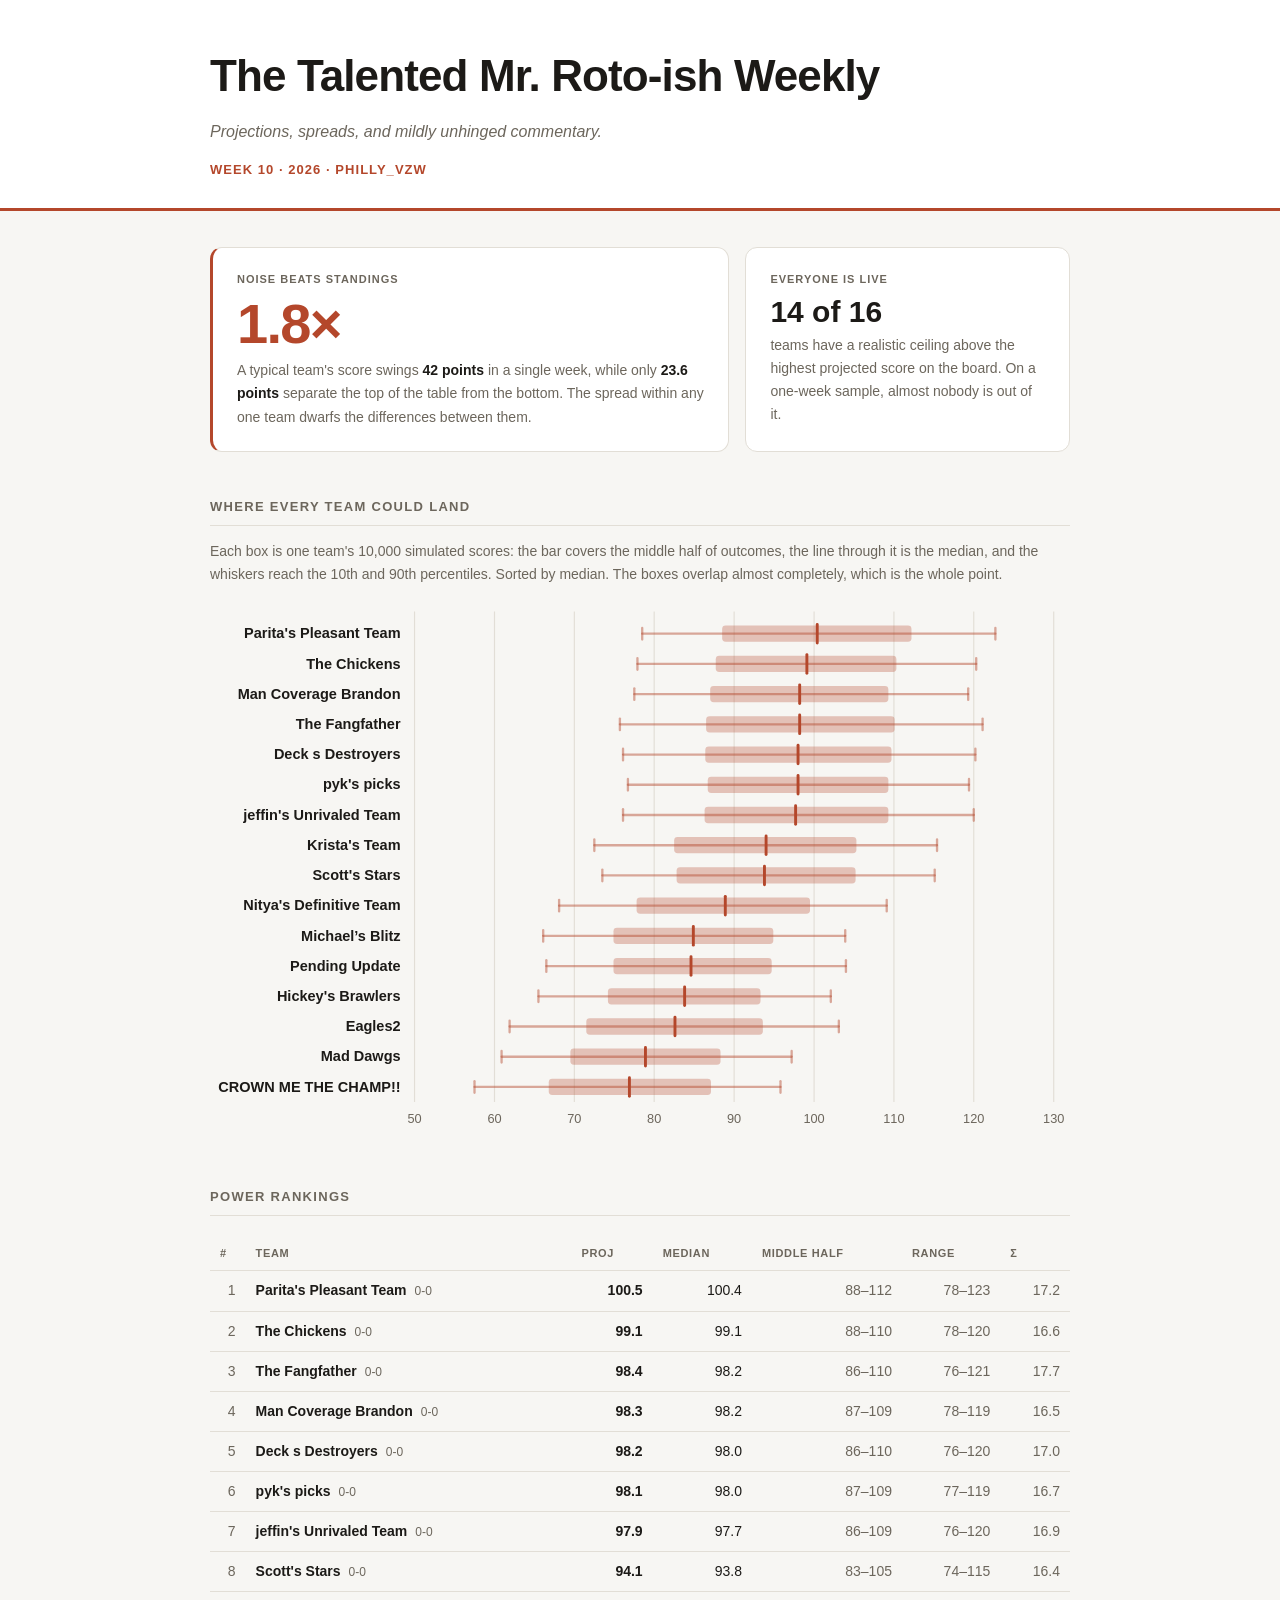
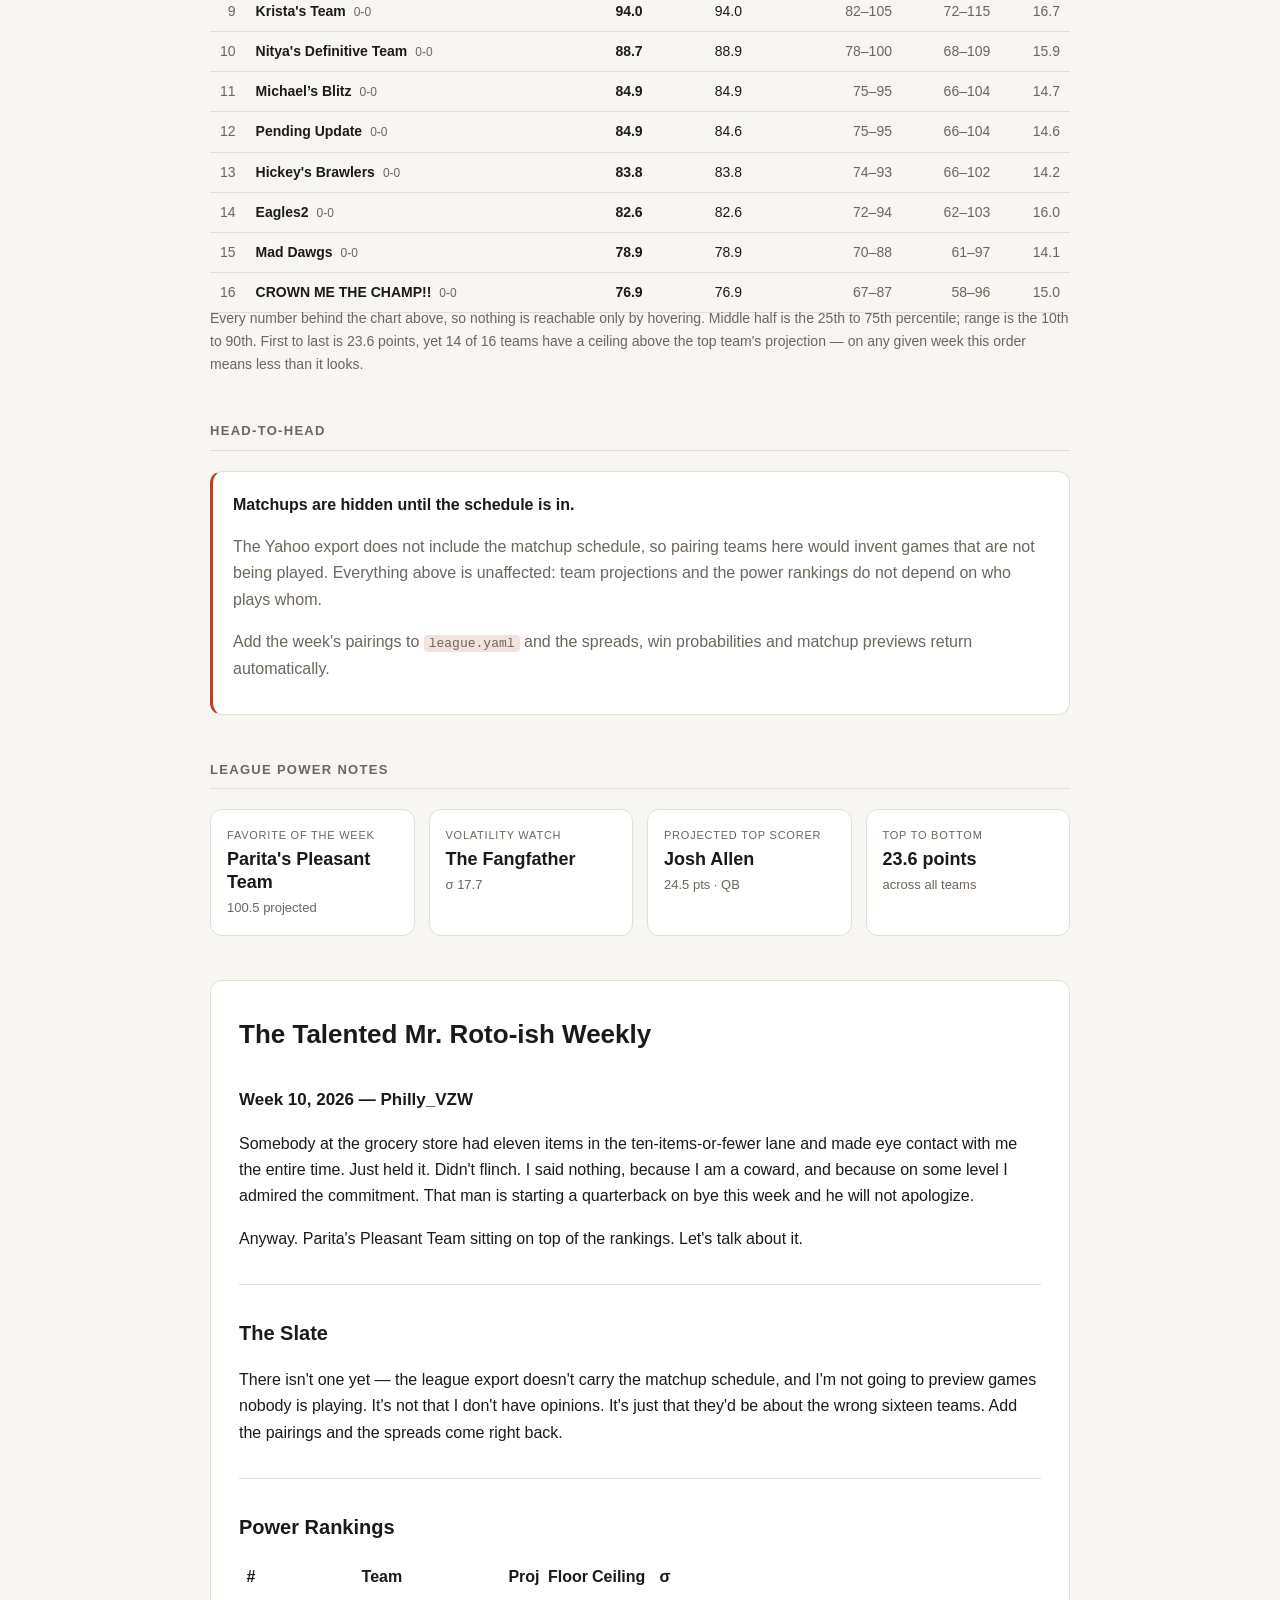
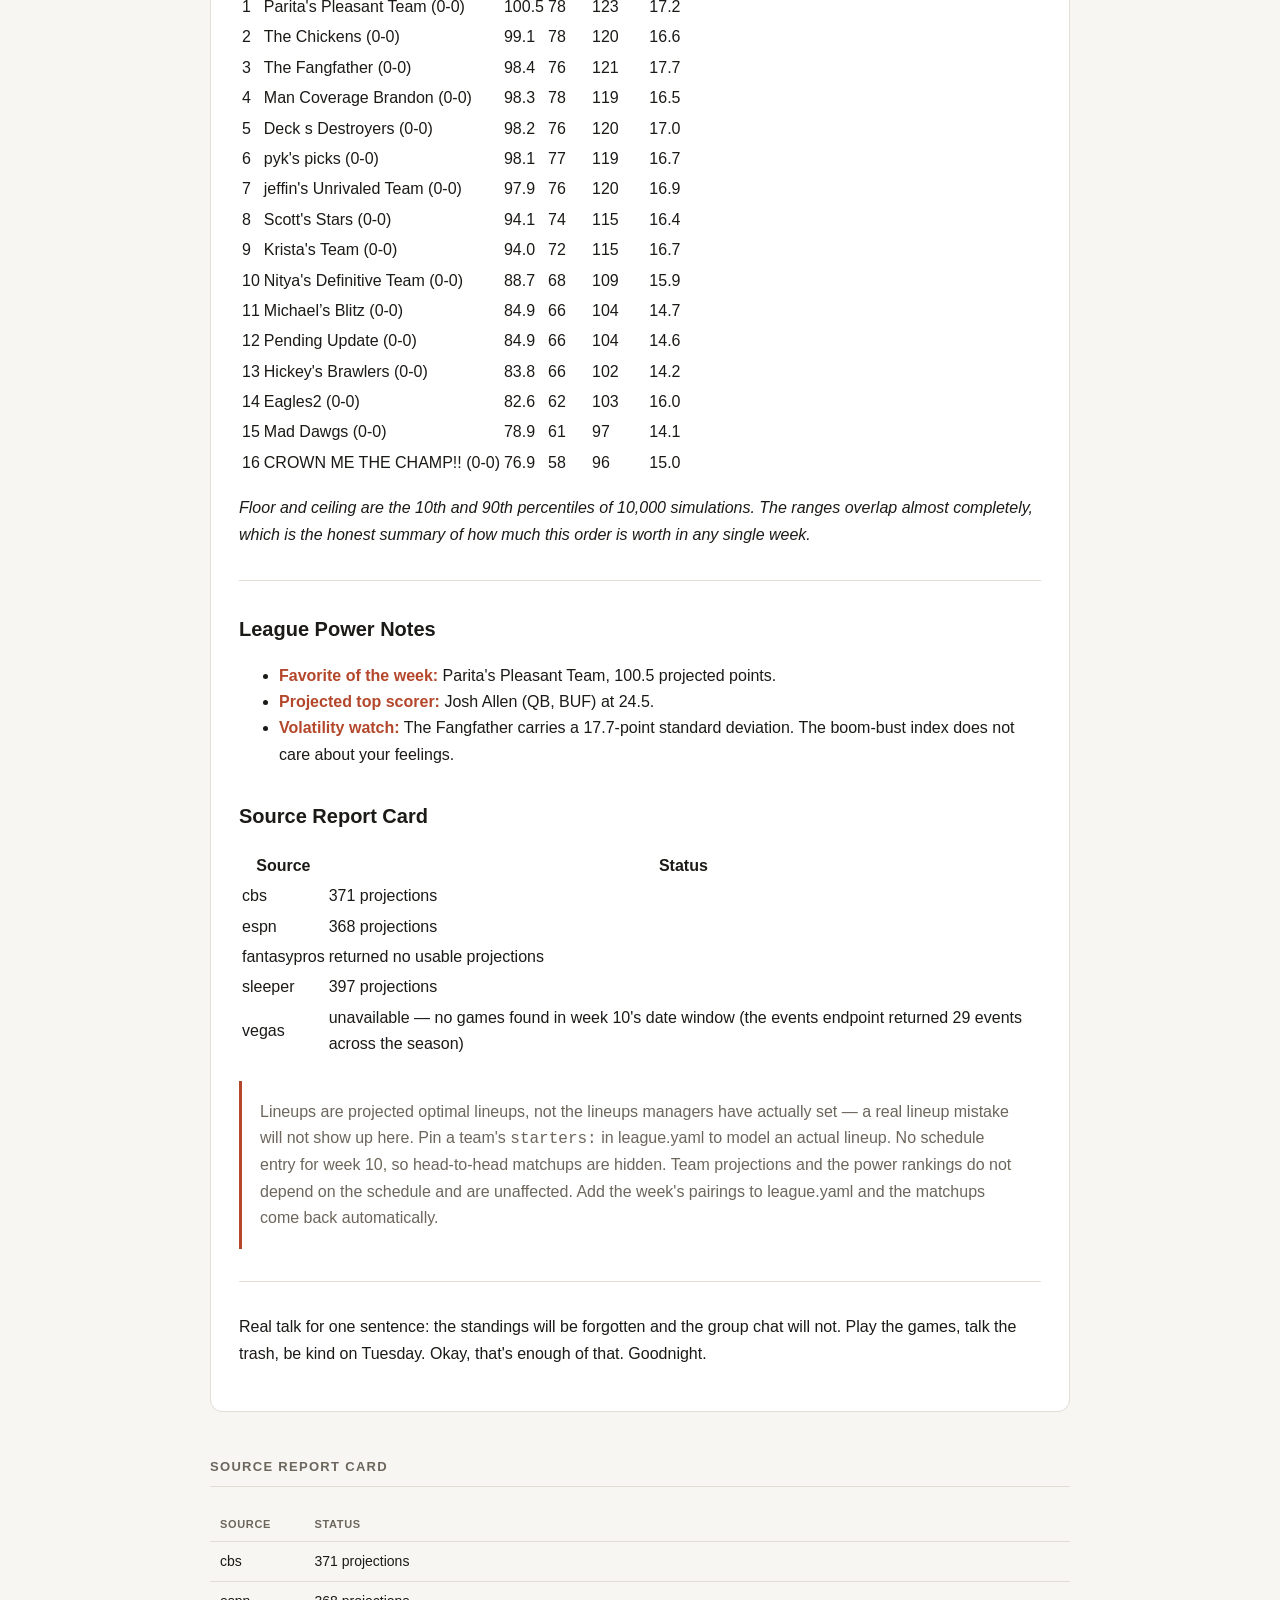
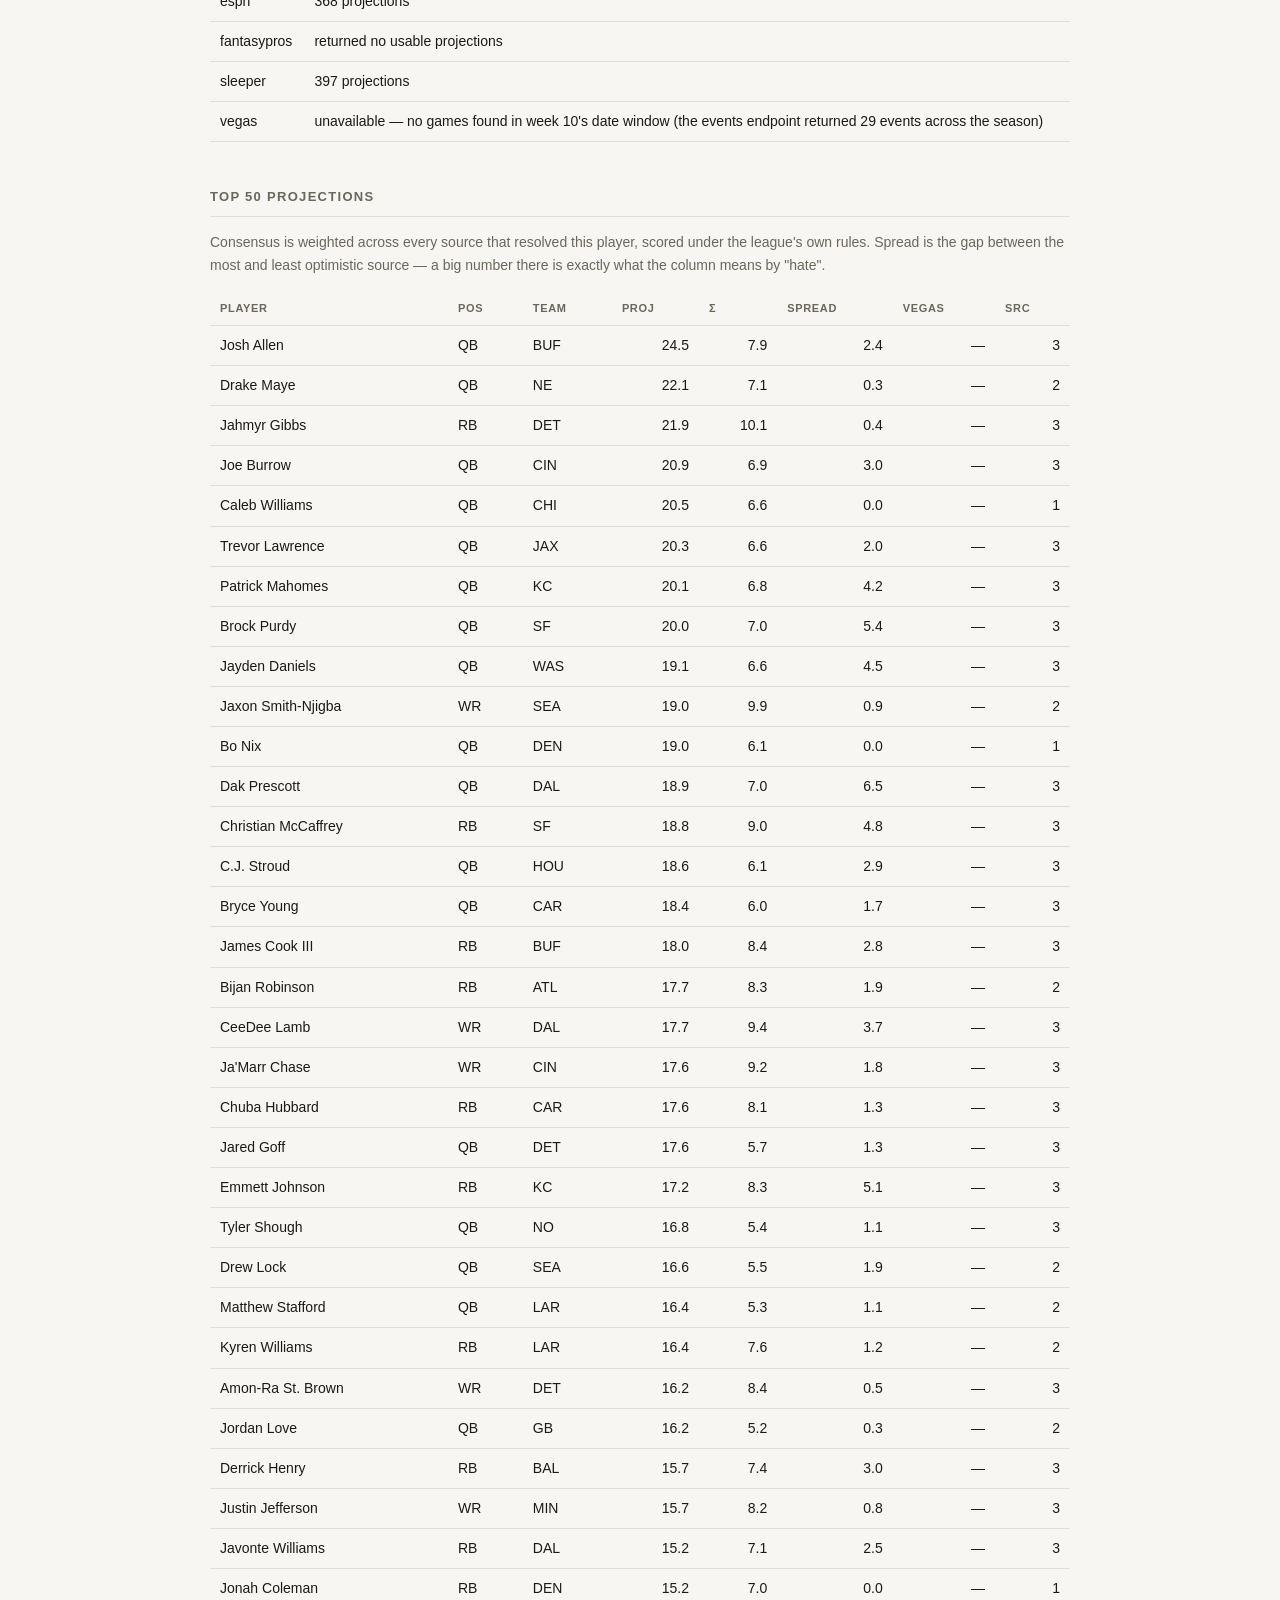
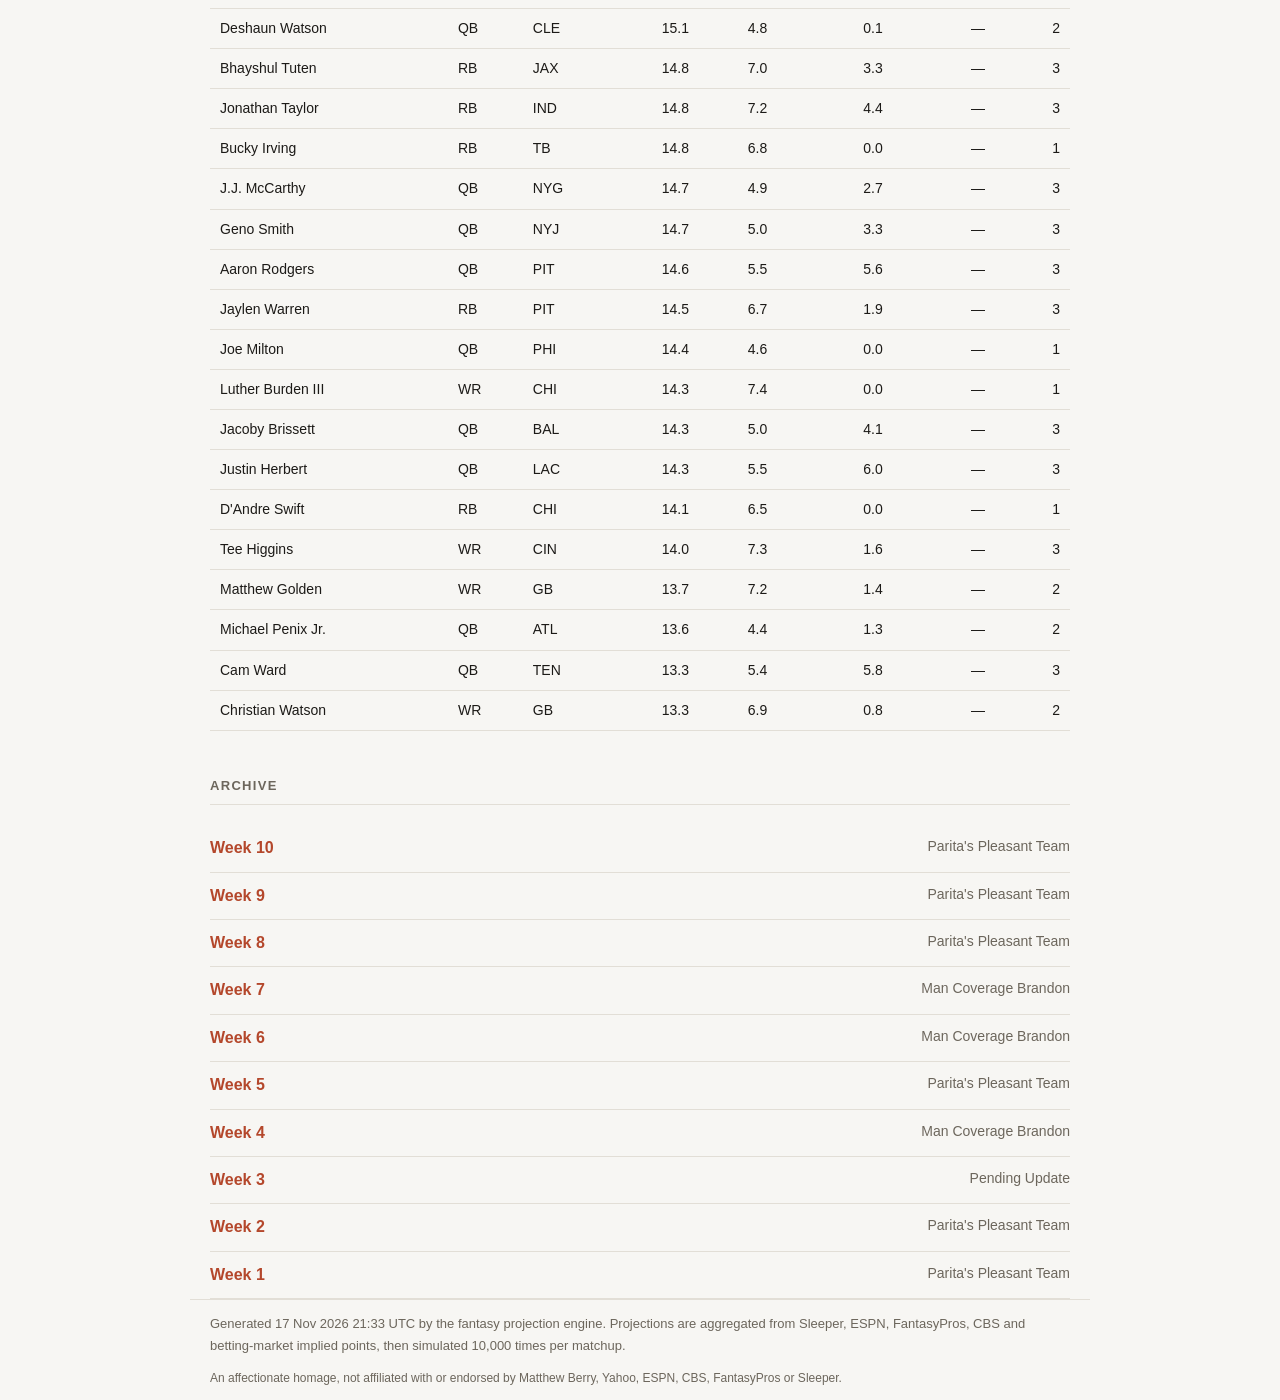
==== commit 3751a581: "Publish week 47 projections" ====
--- a/docs/index.html
+++ b/docs/index.html
@@ -3,7 +3,7 @@
 <head>
 <meta charset="utf-8">
 <meta name="viewport" content="width=device-width, initial-scale=1">
-<title>Week 9 — The Talented Mr. Roto-ish Weekly</title>
+<title>Week 10 — The Talented Mr. Roto-ish Weekly</title>
 <meta name="description" content="Projections, spreads, and mildly unhinged commentary.">
 <link rel="stylesheet" href="style.css">
 </head>
@@ -12,7 +12,7 @@
   <div class="wrap">
     <h1>The Talented Mr. Roto-ish Weekly</h1>
     <p class="tagline">Projections, spreads, and mildly unhinged commentary.</p>
-    <p class="subtitle">Week 9 · 2026 · Philly_VZW</p>
+    <p class="subtitle">Week 10 · 2026 · Philly_VZW</p>
   </div>
 </header>
 <main class="wrap">
@@ -20,44 +20,44 @@
 <section class="exec">
   <div class="exec-hero">
     <span class="exec-label">Noise beats standings</span>
-    <span class="exec-figure">1.9&times;</span>
-    <p class="exec-sub">A typical team's score swings <strong>43 points</strong> in a
-    single week, while only <strong>22.9 points</strong> separate the top of the table from
+    <span class="exec-figure">1.8&times;</span>
+    <p class="exec-sub">A typical team's score swings <strong>42 points</strong> in a
+    single week, while only <strong>23.6 points</strong> separate the top of the table from
     the bottom. The spread within any one team dwarfs the differences between them.</p>
   </div>
   <div class="exec-tile">
     <span class="exec-label">Everyone is live</span>
-    <span class="exec-tile-figure">15 of 16</span>
+    <span class="exec-tile-figure">14 of 16</span>
     <p class="exec-sub">teams have a realistic ceiling above the highest projected score on the
     board. On a one-week sample, almost nobody is out of it.</p>
   </div>
 </section>
-<section><h2 class="section-title">Where every team could land</h2><p class="note">Each box is one team's 10,000 simulated scores: the bar covers the middle half of outcomes, the line through it is the median, and the whiskers reach the 10th and 90th percentiles. Sorted by median. The boxes overlap almost completely, which is the whole point.</p><div class="scroll bp-wrap"><svg class="boxplot" viewBox="0 0 740 466" role="list" aria-label="Projected score distribution for each team" preserveAspectRatio="xMinYMin meet"><line class="bp-grid" x1="176.0" y1="10" x2="176.0" y2="432.0"/><text class="bp-tick" x="176.0" y="450.0">60</text><line class="bp-grid" x1="244.8" y1="10" x2="244.8" y2="432.0"/><text class="bp-tick" x="244.8" y="450.0">70</text><line class="bp-grid" x1="313.5" y1="10" x2="313.5" y2="432.0"/><text class="bp-tick" x="313.5" y="450.0">80</text><line class="bp-grid" x1="382.2" y1="10" x2="382.2" y2="432.0"/><text class="bp-tick" x="382.2" y="450.0">90</text><line class="bp-grid" x1="451.0" y1="10" x2="451.0" y2="432.0"/><text class="bp-tick" x="451.0" y="450.0">100</text><line class="bp-grid" x1="519.8" y1="10" x2="519.8" y2="432.0"/><text class="bp-tick" x="519.8" y="450.0">110</text><line class="bp-grid" x1="588.5" y1="10" x2="588.5" y2="432.0"/><text class="bp-tick" x="588.5" y="450.0">120</text><line class="bp-grid" x1="657.2" y1="10" x2="657.2" y2="432.0"/><text class="bp-tick" x="657.2" y="450.0">130</text><line class="bp-grid" x1="726.0" y1="10" x2="726.0" y2="432.0"/><text class="bp-tick" x="726.0" y="450.0">140</text><g class="bp-row" tabindex="0" role="listitem" data-readout="Parita&#x27;s Pleasant Team · median 106.9 · middle half 94–120 · range 84–131 · swing 47"><rect class="bp-hit" x="4" y="16.0" width="726" height="26"/><text class="bp-name" x="164" y="33.0">Parita&#x27;s Pleasant Team</text><line class="bp-whisker" x1="338.2" y1="29.0" x2="661.4" y2="29.0"/><line class="bp-cap" x1="338.2" y1="24.0" x2="338.2" y2="34.0"/><line class="bp-cap" x1="661.4" y1="24.0" x2="661.4" y2="34.0"/><rect class="bp-box" x="411.8" y="22.0" width="173.9" height="14" rx="3"/><line class="bp-median" x1="498.4" y1="21.0" x2="498.4" y2="37.0"/></g><g class="bp-row" tabindex="0" role="listitem" data-readout="Man Coverage Brandon · median 104.6 · middle half 92–117 · range 81–128 · swing 46"><rect class="bp-hit" x="4" y="42.0" width="726" height="26"/><text class="bp-name" x="164" y="59.0">Man Coverage Brandon</text><line class="bp-whisker" x1="321.8" y1="55.0" x2="640.8" y2="55.0"/><line class="bp-cap" x1="321.8" y1="50.0" x2="321.8" y2="60.0"/><line class="bp-cap" x1="640.8" y1="50.0" x2="640.8" y2="60.0"/><rect class="bp-box" x="394.6" y="48.0" width="171.2" height="14" rx="3"/><line class="bp-median" x1="482.6" y1="47.0" x2="482.6" y2="63.0"/></g><g class="bp-row" tabindex="0" role="listitem" data-readout="CROWN ME THE CHAMP!! · median 103.3 · middle half 91–115 · range 80–126 · swing 46"><rect class="bp-hit" x="4" y="68.0" width="726" height="26"/><text class="bp-name" x="164" y="85.0">CROWN ME THE CHAMP!!</text><line class="bp-whisker" x1="316.2" y1="81.0" x2="629.1" y2="81.0"/><line class="bp-cap" x1="316.2" y1="76.0" x2="316.2" y2="86.0"/><line class="bp-cap" x1="629.1" y1="76.0" x2="629.1" y2="86.0"/><rect class="bp-box" x="389.8" y="74.0" width="165.0" height="14" rx="3"/><line class="bp-median" x1="473.7" y1="73.0" x2="473.7" y2="89.0"/></g><g class="bp-row" tabindex="0" role="listitem" data-readout="Krista&#x27;s Team · median 102.0 · middle half 89–115 · range 78–126 · swing 48"><rect class="bp-hit" x="4" y="94.0" width="726" height="26"/><text class="bp-name" x="164" y="111.0">Krista&#x27;s Team</text><line class="bp-whisker" x1="298.4" y1="107.0" x2="629.1" y2="107.0"/><line class="bp-cap" x1="298.4" y1="102.0" x2="298.4" y2="112.0"/><line class="bp-cap" x1="629.1" y1="102.0" x2="629.1" y2="112.0"/><rect class="bp-box" x="375.4" y="100.0" width="176.0" height="14" rx="3"/><line class="bp-median" x1="464.8" y1="99.0" x2="464.8" y2="115.0"/></g><g class="bp-row" tabindex="0" role="listitem" data-readout="Nitya&#x27;s Definitive Team · median 101.7 · middle half 89–114 · range 79–124 · swing 46"><rect class="bp-hit" x="4" y="120.0" width="726" height="26"/><text class="bp-name" x="164" y="137.0">Nitya&#x27;s Definitive Team</text><line class="bp-whisker" x1="303.9" y1="133.0" x2="619.4" y2="133.0"/><line class="bp-cap" x1="303.9" y1="128.0" x2="303.9" y2="138.0"/><line class="bp-cap" x1="619.4" y1="128.0" x2="619.4" y2="138.0"/><rect class="bp-box" x="377.4" y="126.0" width="167.1" height="14" rx="3"/><line class="bp-median" x1="462.7" y1="125.0" x2="462.7" y2="141.0"/></g><g class="bp-row" tabindex="0" role="listitem" data-readout="The Chickens · median 100.6 · middle half 89–112 · range 78–123 · swing 45"><rect class="bp-hit" x="4" y="146.0" width="726" height="26"/><text class="bp-name" x="164" y="163.0">The Chickens</text><line class="bp-whisker" x1="301.8" y1="159.0" x2="611.9" y2="159.0"/><line class="bp-cap" x1="301.8" y1="154.0" x2="301.8" y2="164.0"/><line class="bp-cap" x1="611.9" y1="154.0" x2="611.9" y2="164.0"/><rect class="bp-box" x="374.7" y="152.0" width="161.6" height="14" rx="3"/><line class="bp-median" x1="455.1" y1="151.0" x2="455.1" y2="167.0"/></g><g class="bp-row" tabindex="0" role="listitem" data-readout="Michael’s Blitz · median 94.6 · middle half 84–106 · range 74–115 · swing 41"><rect class="bp-hit" x="4" y="172.0" width="726" height="26"/><text class="bp-name" x="164" y="189.0">Michael’s Blitz</text><line class="bp-whisker" x1="273.6" y1="185.0" x2="554.8" y2="185.0"/><line class="bp-cap" x1="273.6" y1="180.0" x2="273.6" y2="190.0"/><line class="bp-cap" x1="554.8" y1="180.0" x2="554.8" y2="190.0"/><rect class="bp-box" x="340.3" y="178.0" width="148.5" height="14" rx="3"/><line class="bp-median" x1="413.9" y1="177.0" x2="413.9" y2="193.0"/></g><g class="bp-row" tabindex="0" role="listitem" data-readout="Scott&#x27;s Stars · median 93.3 · middle half 82–105 · range 72–115 · swing 44"><rect class="bp-hit" x="4" y="198.0" width="726" height="26"/><text class="bp-name" x="164" y="215.0">Scott&#x27;s Stars</text><line class="bp-whisker" x1="255.7" y1="211.0" x2="556.9" y2="211.0"/><line class="bp-cap" x1="255.7" y1="206.0" x2="255.7" y2="216.0"/><line class="bp-cap" x1="556.9" y1="206.0" x2="556.9" y2="216.0"/><rect class="bp-box" x="326.6" y="204.0" width="158.1" height="14" rx="3"/><line class="bp-median" x1="404.9" y1="203.0" x2="404.9" y2="219.0"/></g><g class="bp-row" tabindex="0" role="listitem" data-readout="The Fangfather · median 92.7 · middle half 81–105 · range 71–116 · swing 45"><rect class="bp-hit" x="4" y="224.0" width="726" height="26"/><text class="bp-name" x="164" y="241.0">The Fangfather</text><line class="bp-whisker" x1="250.2" y1="237.0" x2="557.6" y2="237.0"/><line class="bp-cap" x1="250.2" y1="232.0" x2="250.2" y2="242.0"/><line class="bp-cap" x1="557.6" y1="232.0" x2="557.6" y2="242.0"/><rect class="bp-box" x="322.4" y="230.0" width="160.9" height="14" rx="3"/><line class="bp-median" x1="400.8" y1="229.0" x2="400.8" y2="245.0"/></g><g class="bp-row" tabindex="0" role="listitem" data-readout="jeffin&#x27;s Unrivaled Team · median 92.2 · middle half 82–103 · range 72–113 · swing 41"><rect class="bp-hit" x="4" y="250.0" width="726" height="26"/><text class="bp-name" x="164" y="267.0">jeffin&#x27;s Unrivaled Team</text><line class="bp-whisker" x1="259.2" y1="263.0" x2="539.7" y2="263.0"/><line class="bp-cap" x1="259.2" y1="258.0" x2="259.2" y2="268.0"/><line class="bp-cap" x1="539.7" y1="258.0" x2="539.7" y2="268.0"/><rect class="bp-box" x="323.8" y="256.0" width="149.2" height="14" rx="3"/><line class="bp-median" x1="397.4" y1="255.0" x2="397.4" y2="271.0"/></g><g class="bp-row" tabindex="0" role="listitem" data-readout="Eagles2 · median 92.0 · middle half 81–103 · range 71–113 · swing 42"><rect class="bp-hit" x="4" y="276.0" width="726" height="26"/><text class="bp-name" x="164" y="293.0">Eagles2</text><line class="bp-whisker" x1="250.2" y1="289.0" x2="541.8" y2="289.0"/><line class="bp-cap" x1="250.2" y1="284.0" x2="250.2" y2="294.0"/><line class="bp-cap" x1="541.8" y1="284.0" x2="541.8" y2="294.0"/><rect class="bp-box" x="319.0" y="282.0" width="152.6" height="14" rx="3"/><line class="bp-median" x1="396.0" y1="281.0" x2="396.0" y2="297.0"/></g><g class="bp-row" tabindex="0" role="listitem" data-readout="Deck s Destroyers · median 91.2 · middle half 80–102 · range 70–112 · swing 42"><rect class="bp-hit" x="4" y="302.0" width="726" height="26"/><text class="bp-name" x="164" y="319.0">Deck s Destroyers</text><line class="bp-whisker" x1="244.1" y1="315.0" x2="532.8" y2="315.0"/><line class="bp-cap" x1="244.1" y1="310.0" x2="244.1" y2="320.0"/><line class="bp-cap" x1="532.8" y1="310.0" x2="532.8" y2="320.0"/><rect class="bp-box" x="312.8" y="308.0" width="152.6" height="14" rx="3"/><line class="bp-median" x1="390.5" y1="307.0" x2="390.5" y2="323.0"/></g><g class="bp-row" tabindex="0" role="listitem" data-readout="Pending Update · median 90.3 · middle half 80–101 · range 70–111 · swing 42"><rect class="bp-hit" x="4" y="328.0" width="726" height="26"/><text class="bp-name" x="164" y="345.0">Pending Update</text><line class="bp-whisker" x1="242.0" y1="341.0" x2="527.3" y2="341.0"/><line class="bp-cap" x1="242.0" y1="336.0" x2="242.0" y2="346.0"/><line class="bp-cap" x1="527.3" y1="336.0" x2="527.3" y2="346.0"/><rect class="bp-box" x="310.1" y="334.0" width="149.2" height="14" rx="3"/><line class="bp-median" x1="384.3" y1="333.0" x2="384.3" y2="349.0"/></g><g class="bp-row" tabindex="0" role="listitem" data-readout="pyk&#x27;s picks · median 89.4 · middle half 79–100 · range 70–109 · swing 40"><rect class="bp-hit" x="4" y="354.0" width="726" height="26"/><text class="bp-name" x="164" y="371.0">pyk&#x27;s picks</text><line class="bp-whisker" x1="244.1" y1="367.0" x2="515.6" y2="367.0"/><line class="bp-cap" x1="244.1" y1="362.0" x2="244.1" y2="372.0"/><line class="bp-cap" x1="515.6" y1="362.0" x2="515.6" y2="372.0"/><rect class="bp-box" x="306.6" y="360.0" width="143.0" height="14" rx="3"/><line class="bp-median" x1="378.1" y1="359.0" x2="378.1" y2="375.0"/></g><g class="bp-row" tabindex="0" role="listitem" data-readout="Hickey&#x27;s Brawlers · median 88.1 · middle half 78–98 · range 69–108 · swing 39"><rect class="bp-hit" x="4" y="380.0" width="726" height="26"/><text class="bp-name" x="164" y="397.0">Hickey&#x27;s Brawlers</text><line class="bp-whisker" x1="237.9" y1="393.0" x2="503.2" y2="393.0"/><line class="bp-cap" x1="237.9" y1="388.0" x2="237.9" y2="398.0"/><line class="bp-cap" x1="503.2" y1="388.0" x2="503.2" y2="398.0"/><rect class="bp-box" x="300.4" y="386.0" width="138.9" height="14" rx="3"/><line class="bp-median" x1="369.2" y1="385.0" x2="369.2" y2="401.0"/></g><g class="bp-row" tabindex="0" role="listitem" data-readout="Mad Dawgs · median 84.0 · middle half 73–95 · range 64–105 · swing 41"><rect class="bp-hit" x="4" y="406.0" width="726" height="26"/><text class="bp-name" x="164" y="423.0">Mad Dawgs</text><line class="bp-whisker" x1="200.8" y1="419.0" x2="485.4" y2="419.0"/><line class="bp-cap" x1="200.8" y1="414.0" x2="200.8" y2="424.0"/><line class="bp-cap" x1="485.4" y1="414.0" x2="485.4" y2="424.0"/><rect class="bp-box" x="268.1" y="412.0" width="148.5" height="14" rx="3"/><line class="bp-median" x1="341.0" y1="411.0" x2="341.0" y2="427.0"/></g></svg></div><div class="bp-tip" id="bp-tip" role="status" aria-live="polite" hidden></div></section>
-<section><h2 class="section-title">Power Rankings</h2><div class="scroll"><table class="data rankings"><thead><tr><th class='num'>#</th><th>Team</th><th class='num'>Proj</th><th class='num'>Median</th><th class='num'>Middle half</th><th class='num'>Range</th><th class='num'>&sigma;</th></tr></thead><tbody><tr><td class='num rank'>1</td><td class='rank-team'>Parita&#x27;s Pleasant Team<span class='rank-record'>0-0</span></td><td class='num strong'>107.1</td><td class='num'>106.9</td><td class='num muted'>94&ndash;120</td><td class='num muted'>84&ndash;131</td><td class='num muted'>18.3</td></tr><tr><td class='num rank'>2</td><td class='rank-team'>Man Coverage Brandon<span class='rank-record'>0-0</span></td><td class='num strong'>104.5</td><td class='num'>104.6</td><td class='num muted'>92&ndash;117</td><td class='num muted'>81&ndash;128</td><td class='num muted'>18.2</td></tr><tr><td class='num rank'>3</td><td class='rank-team'>CROWN ME THE CHAMP!!<span class='rank-record'>0-0</span></td><td class='num strong'>103.3</td><td class='num'>103.3</td><td class='num muted'>91&ndash;115</td><td class='num muted'>80&ndash;126</td><td class='num muted'>17.8</td></tr><tr><td class='num rank'>4</td><td class='rank-team'>Krista&#x27;s Team<span class='rank-record'>0-0</span></td><td class='num strong'>101.9</td><td class='num'>102.0</td><td class='num muted'>89&ndash;115</td><td class='num muted'>78&ndash;126</td><td class='num muted'>18.7</td></tr><tr><td class='num rank'>5</td><td class='rank-team'>Nitya&#x27;s Definitive Team<span class='rank-record'>0-0</span></td><td class='num strong'>101.6</td><td class='num'>101.7</td><td class='num muted'>89&ndash;114</td><td class='num muted'>79&ndash;124</td><td class='num muted'>18.0</td></tr><tr><td class='num rank'>6</td><td class='rank-team'>The Chickens<span class='rank-record'>0-0</span></td><td class='num strong'>100.7</td><td class='num'>100.6</td><td class='num muted'>89&ndash;112</td><td class='num muted'>78&ndash;123</td><td class='num muted'>17.6</td></tr><tr><td class='num rank'>7</td><td class='rank-team'>Michael’s Blitz<span class='rank-record'>0-0</span></td><td class='num strong'>94.7</td><td class='num'>94.6</td><td class='num muted'>84&ndash;106</td><td class='num muted'>74&ndash;115</td><td class='num muted'>15.9</td></tr><tr><td class='num rank'>8</td><td class='rank-team'>Scott&#x27;s Stars<span class='rank-record'>0-0</span></td><td class='num strong'>93.4</td><td class='num'>93.3</td><td class='num muted'>82&ndash;105</td><td class='num muted'>72&ndash;115</td><td class='num muted'>17.1</td></tr><tr><td class='num rank'>9</td><td class='rank-team'>The Fangfather<span class='rank-record'>0-0</span></td><td class='num strong'>93.0</td><td class='num'>92.7</td><td class='num muted'>81&ndash;105</td><td class='num muted'>71&ndash;116</td><td class='num muted'>17.5</td></tr><tr><td class='num rank'>10</td><td class='rank-team'>jeffin&#x27;s Unrivaled Team<span class='rank-record'>0-0</span></td><td class='num strong'>92.4</td><td class='num'>92.2</td><td class='num muted'>82&ndash;103</td><td class='num muted'>72&ndash;113</td><td class='num muted'>15.9</td></tr><tr><td class='num rank'>11</td><td class='rank-team'>Eagles2<span class='rank-record'>0-0</span></td><td class='num strong'>92.1</td><td class='num'>92.0</td><td class='num muted'>81&ndash;103</td><td class='num muted'>71&ndash;113</td><td class='num muted'>16.4</td></tr><tr><td class='num rank'>12</td><td class='rank-team'>Deck s Destroyers<span class='rank-record'>0-0</span></td><td class='num strong'>91.1</td><td class='num'>91.2</td><td class='num muted'>80&ndash;102</td><td class='num muted'>70&ndash;112</td><td class='num muted'>16.5</td></tr><tr><td class='num rank'>13</td><td class='rank-team'>Pending Update<span class='rank-record'>0-0</span></td><td class='num strong'>90.4</td><td class='num'>90.3</td><td class='num muted'>80&ndash;101</td><td class='num muted'>70&ndash;111</td><td class='num muted'>16.1</td></tr><tr><td class='num rank'>14</td><td class='rank-team'>pyk&#x27;s picks<span class='rank-record'>0-0</span></td><td class='num strong'>89.5</td><td class='num'>89.4</td><td class='num muted'>79&ndash;100</td><td class='num muted'>70&ndash;109</td><td class='num muted'>15.4</td></tr><tr><td class='num rank'>15</td><td class='rank-team'>Hickey&#x27;s Brawlers<span class='rank-record'>0-0</span></td><td class='num strong'>88.2</td><td class='num'>88.1</td><td class='num muted'>78&ndash;98</td><td class='num muted'>69&ndash;108</td><td class='num muted'>14.9</td></tr><tr><td class='num rank'>16</td><td class='rank-team'>Mad Dawgs<span class='rank-record'>0-0</span></td><td class='num strong'>84.2</td><td class='num'>84.0</td><td class='num muted'>73&ndash;95</td><td class='num muted'>64&ndash;105</td><td class='num muted'>16.2</td></tr></tbody></table></div><p class="note">Every number behind the chart above, so nothing is reachable only by hovering. Middle half is the 25th to 75th percentile; range is the 10th to 90th. First to last is 22.9 points, yet 15 of 16 teams have a ceiling above the top team's projection — on any given week this order means less than it looks.</p></section>
+<section><h2 class="section-title">Where every team could land</h2><p class="note">Each box is one team's 10,000 simulated scores: the bar covers the middle half of outcomes, the line through it is the median, and the whiskers reach the 10th and 90th percentiles. Sorted by median. The boxes overlap almost completely, which is the whole point.</p><div class="scroll bp-wrap"><svg class="boxplot" viewBox="0 0 740 466" role="list" aria-label="Projected score distribution for each team" preserveAspectRatio="xMinYMin meet"><line class="bp-grid" x1="176.0" y1="10" x2="176.0" y2="432.0"/><text class="bp-tick" x="176.0" y="450.0">50</text><line class="bp-grid" x1="244.8" y1="10" x2="244.8" y2="432.0"/><text class="bp-tick" x="244.8" y="450.0">60</text><line class="bp-grid" x1="313.5" y1="10" x2="313.5" y2="432.0"/><text class="bp-tick" x="313.5" y="450.0">70</text><line class="bp-grid" x1="382.2" y1="10" x2="382.2" y2="432.0"/><text class="bp-tick" x="382.2" y="450.0">80</text><line class="bp-grid" x1="451.0" y1="10" x2="451.0" y2="432.0"/><text class="bp-tick" x="451.0" y="450.0">90</text><line class="bp-grid" x1="519.8" y1="10" x2="519.8" y2="432.0"/><text class="bp-tick" x="519.8" y="450.0">100</text><line class="bp-grid" x1="588.5" y1="10" x2="588.5" y2="432.0"/><text class="bp-tick" x="588.5" y="450.0">110</text><line class="bp-grid" x1="657.2" y1="10" x2="657.2" y2="432.0"/><text class="bp-tick" x="657.2" y="450.0">120</text><line class="bp-grid" x1="726.0" y1="10" x2="726.0" y2="432.0"/><text class="bp-tick" x="726.0" y="450.0">130</text><g class="bp-row" tabindex="0" role="listitem" data-readout="Parita&#x27;s Pleasant Team · median 100.4 · middle half 88–112 · range 78–123 · swing 44"><rect class="bp-hit" x="4" y="16.0" width="726" height="26"/><text class="bp-name" x="164" y="33.0">Parita&#x27;s Pleasant Team</text><line class="bp-whisker" x1="371.9" y1="29.0" x2="675.8" y2="29.0"/><line class="bp-cap" x1="371.9" y1="24.0" x2="371.9" y2="34.0"/><line class="bp-cap" x1="675.8" y1="24.0" x2="675.8" y2="34.0"/><rect class="bp-box" x="440.7" y="22.0" width="162.9" height="14" rx="3"/><line class="bp-median" x1="522.5" y1="21.0" x2="522.5" y2="37.0"/></g><g class="bp-row" tabindex="0" role="listitem" data-readout="The Chickens · median 99.1 · middle half 88–110 · range 78–120 · swing 42"><rect class="bp-hit" x="4" y="42.0" width="726" height="26"/><text class="bp-name" x="164" y="59.0">The Chickens</text><line class="bp-whisker" x1="367.8" y1="55.0" x2="659.3" y2="55.0"/><line class="bp-cap" x1="367.8" y1="50.0" x2="367.8" y2="60.0"/><line class="bp-cap" x1="659.3" y1="50.0" x2="659.3" y2="60.0"/><rect class="bp-box" x="435.2" y="48.0" width="155.4" height="14" rx="3"/><line class="bp-median" x1="513.6" y1="47.0" x2="513.6" y2="63.0"/></g><g class="bp-row" tabindex="0" role="listitem" data-readout="Man Coverage Brandon · median 98.2 · middle half 87–109 · range 78–119 · swing 42"><rect class="bp-hit" x="4" y="68.0" width="726" height="26"/><text class="bp-name" x="164" y="85.0">Man Coverage Brandon</text><line class="bp-whisker" x1="365.1" y1="81.0" x2="652.4" y2="81.0"/><line class="bp-cap" x1="365.1" y1="76.0" x2="365.1" y2="86.0"/><line class="bp-cap" x1="652.4" y1="76.0" x2="652.4" y2="86.0"/><rect class="bp-box" x="430.4" y="74.0" width="153.3" height="14" rx="3"/><line class="bp-median" x1="507.4" y1="73.0" x2="507.4" y2="89.0"/></g><g class="bp-row" tabindex="0" role="listitem" data-readout="The Fangfather · median 98.2 · middle half 86–110 · range 76–121 · swing 45"><rect class="bp-hit" x="4" y="94.0" width="726" height="26"/><text class="bp-name" x="164" y="111.0">The Fangfather</text><line class="bp-whisker" x1="352.7" y1="107.0" x2="664.8" y2="107.0"/><line class="bp-cap" x1="352.7" y1="102.0" x2="352.7" y2="112.0"/><line class="bp-cap" x1="664.8" y1="102.0" x2="664.8" y2="112.0"/><rect class="bp-box" x="426.9" y="100.0" width="162.2" height="14" rx="3"/><line class="bp-median" x1="507.4" y1="99.0" x2="507.4" y2="115.0"/></g><g class="bp-row" tabindex="0" role="listitem" data-readout="Deck s Destroyers · median 98.0 · middle half 86–110 · range 76–120 · swing 44"><rect class="bp-hit" x="4" y="120.0" width="726" height="26"/><text class="bp-name" x="164" y="137.0">Deck s Destroyers</text><line class="bp-whisker" x1="355.4" y1="133.0" x2="658.6" y2="133.0"/><line class="bp-cap" x1="355.4" y1="128.0" x2="355.4" y2="138.0"/><line class="bp-cap" x1="658.6" y1="128.0" x2="658.6" y2="138.0"/><rect class="bp-box" x="426.2" y="126.0" width="160.2" height="14" rx="3"/><line class="bp-median" x1="506.0" y1="125.0" x2="506.0" y2="141.0"/></g><g class="bp-row" tabindex="0" role="listitem" data-readout="pyk&#x27;s picks · median 98.0 · middle half 87–109 · range 77–119 · swing 43"><rect class="bp-hit" x="4" y="146.0" width="726" height="26"/><text class="bp-name" x="164" y="163.0">pyk&#x27;s picks</text><line class="bp-whisker" x1="359.6" y1="159.0" x2="653.1" y2="159.0"/><line class="bp-cap" x1="359.6" y1="154.0" x2="359.6" y2="164.0"/><line class="bp-cap" x1="653.1" y1="154.0" x2="653.1" y2="164.0"/><rect class="bp-box" x="428.3" y="152.0" width="155.4" height="14" rx="3"/><line class="bp-median" x1="506.0" y1="151.0" x2="506.0" y2="167.0"/></g><g class="bp-row" tabindex="0" role="listitem" data-readout="jeffin&#x27;s Unrivaled Team · median 97.7 · middle half 86–109 · range 76–120 · swing 44"><rect class="bp-hit" x="4" y="172.0" width="726" height="26"/><text class="bp-name" x="164" y="189.0">jeffin&#x27;s Unrivaled Team</text><line class="bp-whisker" x1="355.4" y1="185.0" x2="657.2" y2="185.0"/><line class="bp-cap" x1="355.4" y1="180.0" x2="355.4" y2="190.0"/><line class="bp-cap" x1="657.2" y1="180.0" x2="657.2" y2="190.0"/><rect class="bp-box" x="425.6" y="178.0" width="158.1" height="14" rx="3"/><line class="bp-median" x1="503.9" y1="177.0" x2="503.9" y2="193.0"/></g><g class="bp-row" tabindex="0" role="listitem" data-readout="Krista&#x27;s Team · median 94.0 · middle half 82–105 · range 72–115 · swing 43"><rect class="bp-hit" x="4" y="198.0" width="726" height="26"/><text class="bp-name" x="164" y="215.0">Krista&#x27;s Team</text><line class="bp-whisker" x1="330.7" y1="211.0" x2="625.6" y2="211.0"/><line class="bp-cap" x1="330.7" y1="206.0" x2="330.7" y2="216.0"/><line class="bp-cap" x1="625.6" y1="206.0" x2="625.6" y2="216.0"/><rect class="bp-box" x="399.4" y="204.0" width="156.8" height="14" rx="3"/><line class="bp-median" x1="478.5" y1="203.0" x2="478.5" y2="219.0"/></g><g class="bp-row" tabindex="0" role="listitem" data-readout="Scott&#x27;s Stars · median 93.8 · middle half 83–105 · range 74–115 · swing 42"><rect class="bp-hit" x="4" y="224.0" width="726" height="26"/><text class="bp-name" x="164" y="241.0">Scott&#x27;s Stars</text><line class="bp-whisker" x1="337.6" y1="237.0" x2="623.6" y2="237.0"/><line class="bp-cap" x1="337.6" y1="232.0" x2="337.6" y2="242.0"/><line class="bp-cap" x1="623.6" y1="232.0" x2="623.6" y2="242.0"/><rect class="bp-box" x="401.5" y="230.0" width="154.0" height="14" rx="3"/><line class="bp-median" x1="477.1" y1="229.0" x2="477.1" y2="245.0"/></g><g class="bp-row" tabindex="0" role="listitem" data-readout="Nitya&#x27;s Definitive Team · median 88.9 · middle half 78–100 · range 68–109 · swing 41"><rect class="bp-hit" x="4" y="250.0" width="726" height="26"/><text class="bp-name" x="164" y="267.0">Nitya&#x27;s Definitive Team</text><line class="bp-whisker" x1="300.4" y1="263.0" x2="582.3" y2="263.0"/><line class="bp-cap" x1="300.4" y1="258.0" x2="300.4" y2="268.0"/><line class="bp-cap" x1="582.3" y1="258.0" x2="582.3" y2="268.0"/><rect class="bp-box" x="367.1" y="256.0" width="149.2" height="14" rx="3"/><line class="bp-median" x1="443.4" y1="255.0" x2="443.4" y2="271.0"/></g><g class="bp-row" tabindex="0" role="listitem" data-readout="Michael’s Blitz · median 84.9 · middle half 75–95 · range 66–104 · swing 38"><rect class="bp-hit" x="4" y="276.0" width="726" height="26"/><text class="bp-name" x="164" y="293.0">Michael’s Blitz</text><line class="bp-whisker" x1="286.7" y1="289.0" x2="546.6" y2="289.0"/><line class="bp-cap" x1="286.7" y1="284.0" x2="286.7" y2="294.0"/><line class="bp-cap" x1="546.6" y1="284.0" x2="546.6" y2="294.0"/><rect class="bp-box" x="347.2" y="282.0" width="137.5" height="14" rx="3"/><line class="bp-median" x1="415.9" y1="281.0" x2="415.9" y2="297.0"/></g><g class="bp-row" tabindex="0" role="listitem" data-readout="Pending Update · median 84.6 · middle half 75–95 · range 66–104 · swing 38"><rect class="bp-hit" x="4" y="302.0" width="726" height="26"/><text class="bp-name" x="164" y="319.0">Pending Update</text><line class="bp-whisker" x1="289.4" y1="315.0" x2="547.2" y2="315.0"/><line class="bp-cap" x1="289.4" y1="310.0" x2="289.4" y2="320.0"/><line class="bp-cap" x1="547.2" y1="310.0" x2="547.2" y2="320.0"/><rect class="bp-box" x="347.2" y="308.0" width="136.1" height="14" rx="3"/><line class="bp-median" x1="413.9" y1="307.0" x2="413.9" y2="323.0"/></g><g class="bp-row" tabindex="0" role="listitem" data-readout="Hickey&#x27;s Brawlers · median 83.8 · middle half 74–93 · range 66–102 · swing 37"><rect class="bp-hit" x="4" y="328.0" width="726" height="26"/><text class="bp-name" x="164" y="345.0">Hickey&#x27;s Brawlers</text><line class="bp-whisker" x1="282.6" y1="341.0" x2="534.2" y2="341.0"/><line class="bp-cap" x1="282.6" y1="336.0" x2="282.6" y2="346.0"/><line class="bp-cap" x1="534.2" y1="336.0" x2="534.2" y2="346.0"/><rect class="bp-box" x="342.4" y="334.0" width="131.3" height="14" rx="3"/><line class="bp-median" x1="408.4" y1="333.0" x2="408.4" y2="349.0"/></g><g class="bp-row" tabindex="0" role="listitem" data-readout="Eagles2 · median 82.6 · middle half 72–94 · range 62–103 · swing 41"><rect class="bp-hit" x="4" y="354.0" width="726" height="26"/><text class="bp-name" x="164" y="371.0">Eagles2</text><line class="bp-whisker" x1="257.8" y1="367.0" x2="541.1" y2="367.0"/><line class="bp-cap" x1="257.8" y1="362.0" x2="257.8" y2="372.0"/><line class="bp-cap" x1="541.1" y1="362.0" x2="541.1" y2="372.0"/><rect class="bp-box" x="323.8" y="360.0" width="151.9" height="14" rx="3"/><line class="bp-median" x1="400.1" y1="359.0" x2="400.1" y2="375.0"/></g><g class="bp-row" tabindex="0" role="listitem" data-readout="Mad Dawgs · median 78.9 · middle half 70–88 · range 61–97 · swing 36"><rect class="bp-hit" x="4" y="380.0" width="726" height="26"/><text class="bp-name" x="164" y="397.0">Mad Dawgs</text><line class="bp-whisker" x1="250.9" y1="393.0" x2="500.5" y2="393.0"/><line class="bp-cap" x1="250.9" y1="388.0" x2="250.9" y2="398.0"/><line class="bp-cap" x1="500.5" y1="388.0" x2="500.5" y2="398.0"/><rect class="bp-box" x="310.1" y="386.0" width="129.2" height="14" rx="3"/><line class="bp-median" x1="374.7" y1="385.0" x2="374.7" y2="401.0"/></g><g class="bp-row" tabindex="0" role="listitem" data-readout="CROWN ME THE CHAMP!! · median 76.9 · middle half 67–87 · range 58–96 · swing 38"><rect class="bp-hit" x="4" y="406.0" width="726" height="26"/><text class="bp-name" x="164" y="423.0">CROWN ME THE CHAMP!!</text><line class="bp-whisker" x1="227.6" y1="419.0" x2="490.9" y2="419.0"/><line class="bp-cap" x1="227.6" y1="414.0" x2="227.6" y2="424.0"/><line class="bp-cap" x1="490.9" y1="414.0" x2="490.9" y2="424.0"/><rect class="bp-box" x="291.5" y="412.0" width="139.6" height="14" rx="3"/><line class="bp-median" x1="360.9" y1="411.0" x2="360.9" y2="427.0"/></g></svg></div><div class="bp-tip" id="bp-tip" role="status" aria-live="polite" hidden></div></section>
+<section><h2 class="section-title">Power Rankings</h2><div class="scroll"><table class="data rankings"><thead><tr><th class='num'>#</th><th>Team</th><th class='num'>Proj</th><th class='num'>Median</th><th class='num'>Middle half</th><th class='num'>Range</th><th class='num'>&sigma;</th></tr></thead><tbody><tr><td class='num rank'>1</td><td class='rank-team'>Parita&#x27;s Pleasant Team<span class='rank-record'>0-0</span></td><td class='num strong'>100.5</td><td class='num'>100.4</td><td class='num muted'>88&ndash;112</td><td class='num muted'>78&ndash;123</td><td class='num muted'>17.2</td></tr><tr><td class='num rank'>2</td><td class='rank-team'>The Chickens<span class='rank-record'>0-0</span></td><td class='num strong'>99.1</td><td class='num'>99.1</td><td class='num muted'>88&ndash;110</td><td class='num muted'>78&ndash;120</td><td class='num muted'>16.6</td></tr><tr><td class='num rank'>3</td><td class='rank-team'>The Fangfather<span class='rank-record'>0-0</span></td><td class='num strong'>98.4</td><td class='num'>98.2</td><td class='num muted'>86&ndash;110</td><td class='num muted'>76&ndash;121</td><td class='num muted'>17.7</td></tr><tr><td class='num rank'>4</td><td class='rank-team'>Man Coverage Brandon<span class='rank-record'>0-0</span></td><td class='num strong'>98.3</td><td class='num'>98.2</td><td class='num muted'>87&ndash;109</td><td class='num muted'>78&ndash;119</td><td class='num muted'>16.5</td></tr><tr><td class='num rank'>5</td><td class='rank-team'>Deck s Destroyers<span class='rank-record'>0-0</span></td><td class='num strong'>98.2</td><td class='num'>98.0</td><td class='num muted'>86&ndash;110</td><td class='num muted'>76&ndash;120</td><td class='num muted'>17.0</td></tr><tr><td class='num rank'>6</td><td class='rank-team'>pyk&#x27;s picks<span class='rank-record'>0-0</span></td><td class='num strong'>98.1</td><td class='num'>98.0</td><td class='num muted'>87&ndash;109</td><td class='num muted'>77&ndash;119</td><td class='num muted'>16.7</td></tr><tr><td class='num rank'>7</td><td class='rank-team'>jeffin&#x27;s Unrivaled Team<span class='rank-record'>0-0</span></td><td class='num strong'>97.9</td><td class='num'>97.7</td><td class='num muted'>86&ndash;109</td><td class='num muted'>76&ndash;120</td><td class='num muted'>16.9</td></tr><tr><td class='num rank'>8</td><td class='rank-team'>Scott&#x27;s Stars<span class='rank-record'>0-0</span></td><td class='num strong'>94.1</td><td class='num'>93.8</td><td class='num muted'>83&ndash;105</td><td class='num muted'>74&ndash;115</td><td class='num muted'>16.4</td></tr><tr><td class='num rank'>9</td><td class='rank-team'>Krista&#x27;s Team<span class='rank-record'>0-0</span></td><td class='num strong'>94.0</td><td class='num'>94.0</td><td class='num muted'>82&ndash;105</td><td class='num muted'>72&ndash;115</td><td class='num muted'>16.7</td></tr><tr><td class='num rank'>10</td><td class='rank-team'>Nitya&#x27;s Definitive Team<span class='rank-record'>0-0</span></td><td class='num strong'>88.7</td><td class='num'>88.9</td><td class='num muted'>78&ndash;100</td><td class='num muted'>68&ndash;109</td><td class='num muted'>15.9</td></tr><tr><td class='num rank'>11</td><td class='rank-team'>Michael’s Blitz<span class='rank-record'>0-0</span></td><td class='num strong'>84.9</td><td class='num'>84.9</td><td class='num muted'>75&ndash;95</td><td class='num muted'>66&ndash;104</td><td class='num muted'>14.7</td></tr><tr><td class='num rank'>12</td><td class='rank-team'>Pending Update<span class='rank-record'>0-0</span></td><td class='num strong'>84.9</td><td class='num'>84.6</td><td class='num muted'>75&ndash;95</td><td class='num muted'>66&ndash;104</td><td class='num muted'>14.6</td></tr><tr><td class='num rank'>13</td><td class='rank-team'>Hickey&#x27;s Brawlers<span class='rank-record'>0-0</span></td><td class='num strong'>83.8</td><td class='num'>83.8</td><td class='num muted'>74&ndash;93</td><td class='num muted'>66&ndash;102</td><td class='num muted'>14.2</td></tr><tr><td class='num rank'>14</td><td class='rank-team'>Eagles2<span class='rank-record'>0-0</span></td><td class='num strong'>82.6</td><td class='num'>82.6</td><td class='num muted'>72&ndash;94</td><td class='num muted'>62&ndash;103</td><td class='num muted'>16.0</td></tr><tr><td class='num rank'>15</td><td class='rank-team'>Mad Dawgs<span class='rank-record'>0-0</span></td><td class='num strong'>78.9</td><td class='num'>78.9</td><td class='num muted'>70&ndash;88</td><td class='num muted'>61&ndash;97</td><td class='num muted'>14.1</td></tr><tr><td class='num rank'>16</td><td class='rank-team'>CROWN ME THE CHAMP!!<span class='rank-record'>0-0</span></td><td class='num strong'>76.9</td><td class='num'>76.9</td><td class='num muted'>67&ndash;87</td><td class='num muted'>58&ndash;96</td><td class='num muted'>15.0</td></tr></tbody></table></div><p class="note">Every number behind the chart above, so nothing is reachable only by hovering. Middle half is the 25th to 75th percentile; range is the 10th to 90th. First to last is 23.6 points, yet 14 of 16 teams have a ceiling above the top team's projection — on any given week this order means less than it looks.</p></section>
 <section><h2 class="section-title">Head-to-Head</h2><div class="pending"><p><strong>Matchups are hidden until the schedule is in.</strong></p><p>The Yahoo export does not include the matchup schedule, so pairing teams here would invent games that are not being played. Everything above is unaffected: team projections and the power rankings do not depend on who plays whom.</p><p>Add the week's pairings to <code>league.yaml</code> and the spreads, win probabilities and matchup previews return automatically.</p></div></section>
-<section><h2 class="section-title">League Power Notes</h2><div class="tiles"><div class="tile"><span class="tile-label">Favorite of the week</span><span class="tile-value">Parita&#x27;s Pleasant Team</span><span class="tile-sub">107.1 projected</span></div><div class="tile"><span class="tile-label">Volatility watch</span><span class="tile-value">Krista&#x27;s Team</span><span class="tile-sub">&sigma; 18.7</span></div><div class="tile"><span class="tile-label">Projected top scorer</span><span class="tile-value">Lamar Jackson</span><span class="tile-sub">23.4 pts · QB</span></div><div class="tile"><span class="tile-label">Top to bottom</span><span class="tile-value">22.9 points</span><span class="tile-sub">across all teams</span></div></div></section>
+<section><h2 class="section-title">League Power Notes</h2><div class="tiles"><div class="tile"><span class="tile-label">Favorite of the week</span><span class="tile-value">Parita&#x27;s Pleasant Team</span><span class="tile-sub">100.5 projected</span></div><div class="tile"><span class="tile-label">Volatility watch</span><span class="tile-value">The Fangfather</span><span class="tile-sub">&sigma; 17.7</span></div><div class="tile"><span class="tile-label">Projected top scorer</span><span class="tile-value">Josh Allen</span><span class="tile-sub">24.5 pts · QB</span></div><div class="tile"><span class="tile-label">Top to bottom</span><span class="tile-value">23.6 points</span><span class="tile-sub">across all teams</span></div></div></section>
 <section class="column"><h1>The Talented Mr. Roto-ish Weekly</h1>
-<h3>Week 9, 2026 — Philly_VZW</h3>
-<p>My flight was delayed and the gate agent kept saying 'we should have an update in about twenty minutes,' and then, twenty minutes later, would say it again, with the same warmth, as though it were new information. I have never respected anyone more. That is also, I'm told, my entire projection model.</p>
-<p>And that, if you squint, is exactly the situation in Parita's Pleasant Team sitting on top of the rankings.</p>
+<h3>Week 10, 2026 — Philly_VZW</h3>
+<p>Somebody at the grocery store had eleven items in the ten-items-or-fewer lane and made eye contact with me the entire time. Just held it. Didn't flinch. I said nothing, because I am a coward, and because on some level I admired the commitment. That man is starting a quarterback on bye this week and he will not apologize.</p>
+<p>Anyway. Parita's Pleasant Team sitting on top of the rankings. Let's talk about it.</p>
 <hr>
 <h2>The Slate</h2>
 <p>There isn't one yet — the league export doesn't carry the matchup schedule, and I'm not going to preview games nobody is playing. It's not that I don't have opinions. It's just that they'd be about the wrong sixteen teams. Add the pairings and the spreads come right back.</p>
 <hr>
 <h2>Power Rankings</h2>
-<table><thead><tr><th>#</th><th>Team</th><th>Proj</th><th>Floor</th><th>Ceiling</th><th>σ</th></tr></thead><tbody><tr><td>1</td><td>Parita's Pleasant Team (0-0)</td><td>107.1</td><td>84</td><td>131</td><td>18.3</td></tr><tr><td>2</td><td>Man Coverage Brandon (0-0)</td><td>104.5</td><td>81</td><td>128</td><td>18.2</td></tr><tr><td>3</td><td>CROWN ME THE CHAMP!! (0-0)</td><td>103.3</td><td>80</td><td>126</td><td>17.8</td></tr><tr><td>4</td><td>Krista's Team (0-0)</td><td>101.9</td><td>78</td><td>126</td><td>18.7</td></tr><tr><td>5</td><td>Nitya's Definitive Team (0-0)</td><td>101.6</td><td>79</td><td>124</td><td>18.0</td></tr><tr><td>6</td><td>The Chickens (0-0)</td><td>100.7</td><td>78</td><td>123</td><td>17.6</td></tr><tr><td>7</td><td>Michael’s Blitz (0-0)</td><td>94.7</td><td>74</td><td>115</td><td>15.9</td></tr><tr><td>8</td><td>Scott's Stars (0-0)</td><td>93.4</td><td>72</td><td>115</td><td>17.1</td></tr><tr><td>9</td><td>The Fangfather (0-0)</td><td>93.0</td><td>71</td><td>116</td><td>17.5</td></tr><tr><td>10</td><td>jeffin's Unrivaled Team (0-0)</td><td>92.4</td><td>72</td><td>113</td><td>15.9</td></tr><tr><td>11</td><td>Eagles2 (0-0)</td><td>92.1</td><td>71</td><td>113</td><td>16.4</td></tr><tr><td>12</td><td>Deck s Destroyers (0-0)</td><td>91.1</td><td>70</td><td>112</td><td>16.5</td></tr><tr><td>13</td><td>Pending Update (0-0)</td><td>90.4</td><td>70</td><td>111</td><td>16.1</td></tr><tr><td>14</td><td>pyk's picks (0-0)</td><td>89.5</td><td>70</td><td>109</td><td>15.4</td></tr><tr><td>15</td><td>Hickey's Brawlers (0-0)</td><td>88.2</td><td>69</td><td>108</td><td>14.9</td></tr><tr><td>16</td><td>Mad Dawgs (0-0)</td><td>84.2</td><td>64</td><td>105</td><td>16.2</td></tr></tbody></table>
+<table><thead><tr><th>#</th><th>Team</th><th>Proj</th><th>Floor</th><th>Ceiling</th><th>σ</th></tr></thead><tbody><tr><td>1</td><td>Parita's Pleasant Team (0-0)</td><td>100.5</td><td>78</td><td>123</td><td>17.2</td></tr><tr><td>2</td><td>The Chickens (0-0)</td><td>99.1</td><td>78</td><td>120</td><td>16.6</td></tr><tr><td>3</td><td>The Fangfather (0-0)</td><td>98.4</td><td>76</td><td>121</td><td>17.7</td></tr><tr><td>4</td><td>Man Coverage Brandon (0-0)</td><td>98.3</td><td>78</td><td>119</td><td>16.5</td></tr><tr><td>5</td><td>Deck s Destroyers (0-0)</td><td>98.2</td><td>76</td><td>120</td><td>17.0</td></tr><tr><td>6</td><td>pyk's picks (0-0)</td><td>98.1</td><td>77</td><td>119</td><td>16.7</td></tr><tr><td>7</td><td>jeffin's Unrivaled Team (0-0)</td><td>97.9</td><td>76</td><td>120</td><td>16.9</td></tr><tr><td>8</td><td>Scott's Stars (0-0)</td><td>94.1</td><td>74</td><td>115</td><td>16.4</td></tr><tr><td>9</td><td>Krista's Team (0-0)</td><td>94.0</td><td>72</td><td>115</td><td>16.7</td></tr><tr><td>10</td><td>Nitya's Definitive Team (0-0)</td><td>88.7</td><td>68</td><td>109</td><td>15.9</td></tr><tr><td>11</td><td>Michael’s Blitz (0-0)</td><td>84.9</td><td>66</td><td>104</td><td>14.7</td></tr><tr><td>12</td><td>Pending Update (0-0)</td><td>84.9</td><td>66</td><td>104</td><td>14.6</td></tr><tr><td>13</td><td>Hickey's Brawlers (0-0)</td><td>83.8</td><td>66</td><td>102</td><td>14.2</td></tr><tr><td>14</td><td>Eagles2 (0-0)</td><td>82.6</td><td>62</td><td>103</td><td>16.0</td></tr><tr><td>15</td><td>Mad Dawgs (0-0)</td><td>78.9</td><td>61</td><td>97</td><td>14.1</td></tr><tr><td>16</td><td>CROWN ME THE CHAMP!! (0-0)</td><td>76.9</td><td>58</td><td>96</td><td>15.0</td></tr></tbody></table>
 <p><em>Floor and ceiling are the 10th and 90th percentiles of 10,000 simulations. The ranges overlap almost completely, which is the honest summary of how much this order is worth in any single week.</em></p>
 <hr>
 <h2>League Power Notes</h2>
-<ul><li><strong>Favorite of the week:</strong> Parita's Pleasant Team, 107.1 projected points.</li><li><strong>Projected top scorer:</strong> Lamar Jackson (QB, BAL) at 23.4.</li><li><strong>Volatility watch:</strong> Krista's Team carries a 18.7-point standard deviation. The boom-bust index does not care about your feelings.</li></ul>
+<ul><li><strong>Favorite of the week:</strong> Parita's Pleasant Team, 100.5 projected points.</li><li><strong>Projected top scorer:</strong> Josh Allen (QB, BUF) at 24.5.</li><li><strong>Volatility watch:</strong> The Fangfather carries a 17.7-point standard deviation. The boom-bust index does not care about your feelings.</li></ul>
 <h2>Source Report Card</h2>
-<table><thead><tr><th>Source</th><th>Status</th></tr></thead><tbody><tr><td>cbs</td><td>387 projections</td></tr><tr><td>espn</td><td>413 projections</td></tr><tr><td>fantasypros</td><td>returned no usable projections</td></tr><tr><td>sleeper</td><td>418 projections</td></tr><tr><td>vegas</td><td>unavailable — no games found in week 9's date window (the events endpoint returned 14 events across the season)</td></tr></tbody></table>
-<blockquote><p>Lineups are projected optimal lineups, not the lineups managers have actually set — a real lineup mistake will not show up here. Pin a team's <code>starters:</code> in league.yaml to model an actual lineup. No schedule entry for week 9, so head-to-head matchups are hidden. Team projections and the power rankings do not depend on the schedule and are unaffected. Add the week's pairings to league.yaml and the matchups come back automatically.</p></blockquote>
+<table><thead><tr><th>Source</th><th>Status</th></tr></thead><tbody><tr><td>cbs</td><td>371 projections</td></tr><tr><td>espn</td><td>368 projections</td></tr><tr><td>fantasypros</td><td>returned no usable projections</td></tr><tr><td>sleeper</td><td>397 projections</td></tr><tr><td>vegas</td><td>unavailable — no games found in week 10's date window (the events endpoint returned 29 events across the season)</td></tr></tbody></table>
+<blockquote><p>Lineups are projected optimal lineups, not the lineups managers have actually set — a real lineup mistake will not show up here. Pin a team's <code>starters:</code> in league.yaml to model an actual lineup. No schedule entry for week 10, so head-to-head matchups are hidden. Team projections and the power rankings do not depend on the schedule and are unaffected. Add the week's pairings to league.yaml and the matchups come back automatically.</p></blockquote>
 <hr>
-<p>Look — the projections are just numbers, and the numbers are wrong more than I'd like. But twelve people showing up every Sunday to argue about a backup tight end is a genuinely good way to stay in each other's lives. Don't take that for granted. Okay bye.</p></section>
-<section><h2 class="section-title">Source Report Card</h2><table class="data"><thead><tr><th>Source</th><th>Status</th></tr></thead><tbody><tr><td>cbs</td><td>387 projections</td></tr><tr><td>espn</td><td>413 projections</td></tr><tr><td>fantasypros</td><td>returned no usable projections</td></tr><tr><td>sleeper</td><td>418 projections</td></tr><tr><td>vegas</td><td>unavailable — no games found in week 9&#x27;s date window (the events endpoint returned 14 events across the season)</td></tr></tbody></table></section>
-<section><h2 class="section-title">Top 50 Projections</h2><p class="note">Consensus is weighted across every source that resolved this player, scored under the league's own rules. Spread is the gap between the most and least optimistic source — a big number there is exactly what the column means by "hate".</p><div class="scroll"><table class="data"><thead><tr><th>Player</th><th>Pos</th><th>Team</th><th>Proj</th><th>&sigma;</th><th>Spread</th><th>Vegas</th><th>Src</th></tr></thead><tbody><tr><td>Lamar Jackson</td><td>QB</td><td>BAL</td><td class='num'>23.4</td><td class='num'>7.5</td><td class='num'>0.0</td><td class='num'>&mdash;</td><td class='num'>1</td></tr><tr><td>Brock Purdy</td><td>QB</td><td>SF</td><td class='num'>22.6</td><td class='num'>7.6</td><td class='num'>3.4</td><td class='num'>&mdash;</td><td class='num'>2</td></tr><tr><td>Josh Allen</td><td>QB</td><td>BUF</td><td class='num'>22.3</td><td class='num'>7.3</td><td class='num'>3.0</td><td class='num'>&mdash;</td><td class='num'>3</td></tr><tr><td>Christian McCaffrey</td><td>RB</td><td>SF</td><td class='num'>21.3</td><td class='num'>9.9</td><td class='num'>3.0</td><td class='num'>&mdash;</td><td class='num'>3</td></tr><tr><td>Jaxson Dart</td><td>QB</td><td>NYG</td><td class='num'>21.1</td><td class='num'>6.8</td><td class='num'>0.0</td><td class='num'>&mdash;</td><td class='num'>1</td></tr><tr><td>Patrick Mahomes</td><td>QB</td><td>KC</td><td class='num'>20.9</td><td class='num'>7.2</td><td class='num'>5.5</td><td class='num'>&mdash;</td><td class='num'>3</td></tr><tr><td>Jahmyr Gibbs</td><td>RB</td><td>DET</td><td class='num'>20.8</td><td class='num'>9.9</td><td class='num'>5.3</td><td class='num'>&mdash;</td><td class='num'>3</td></tr><tr><td>Joe Burrow</td><td>QB</td><td>CIN</td><td class='num'>20.6</td><td class='num'>6.7</td><td class='num'>1.6</td><td class='num'>&mdash;</td><td class='num'>2</td></tr><tr><td>Jaxon Smith-Njigba</td><td>WR</td><td>SEA</td><td class='num'>20.3</td><td class='num'>10.6</td><td class='num'>0.9</td><td class='num'>&mdash;</td><td class='num'>3</td></tr><tr><td>Drake Maye</td><td>QB</td><td>NE</td><td class='num'>19.7</td><td class='num'>6.5</td><td class='num'>2.4</td><td class='num'>&mdash;</td><td class='num'>3</td></tr><tr><td>Jayden Daniels</td><td>QB</td><td>WAS</td><td class='num'>19.5</td><td class='num'>6.5</td><td class='num'>3.6</td><td class='num'>&mdash;</td><td class='num'>3</td></tr><tr><td>De&#x27;Von Achane</td><td>RB</td><td>MIA</td><td class='num'>19.4</td><td class='num'>8.9</td><td class='num'>0.0</td><td class='num'>&mdash;</td><td class='num'>1</td></tr><tr><td>Caleb Williams</td><td>QB</td><td>CHI</td><td class='num'>19.3</td><td class='num'>6.3</td><td class='num'>1.6</td><td class='num'>&mdash;</td><td class='num'>2</td></tr><tr><td>Dak Prescott</td><td>QB</td><td>DAL</td><td class='num'>19.0</td><td class='num'>6.1</td><td class='num'>0.4</td><td class='num'>&mdash;</td><td class='num'>3</td></tr><tr><td>Trevor Lawrence</td><td>QB</td><td>JAX</td><td class='num'>18.9</td><td class='num'>6.5</td><td class='num'>4.5</td><td class='num'>&mdash;</td><td class='num'>3</td></tr><tr><td>Puka Nacua</td><td>WR</td><td>LAR</td><td class='num'>18.7</td><td class='num'>9.8</td><td class='num'>1.5</td><td class='num'>&mdash;</td><td class='num'>2</td></tr><tr><td>Bijan Robinson</td><td>RB</td><td>ATL</td><td class='num'>18.7</td><td class='num'>9.1</td><td class='num'>5.8</td><td class='num'>&mdash;</td><td class='num'>3</td></tr><tr><td>Jonathan Taylor</td><td>RB</td><td>IND</td><td class='num'>18.3</td><td class='num'>9.0</td><td class='num'>5.6</td><td class='num'>&mdash;</td><td class='num'>3</td></tr><tr><td>Sam Darnold</td><td>QB</td><td>SEA</td><td class='num'>18.2</td><td class='num'>5.8</td><td class='num'>0.0</td><td class='num'>&mdash;</td><td class='num'>1</td></tr><tr><td>Jared Goff</td><td>QB</td><td>DET</td><td class='num'>18.1</td><td class='num'>5.9</td><td class='num'>2.7</td><td class='num'>&mdash;</td><td class='num'>3</td></tr><tr><td>Matthew Stafford</td><td>QB</td><td>LAR</td><td class='num'>18.0</td><td class='num'>5.8</td><td class='num'>0.7</td><td class='num'>&mdash;</td><td class='num'>3</td></tr><tr><td>D&#x27;Andre Swift</td><td>RB</td><td>CHI</td><td class='num'>17.9</td><td class='num'>8.2</td><td class='num'>0.0</td><td class='num'>&mdash;</td><td class='num'>1</td></tr><tr><td>Malik Willis</td><td>QB</td><td>MIA</td><td class='num'>17.9</td><td class='num'>5.8</td><td class='num'>1.3</td><td class='num'>&mdash;</td><td class='num'>2</td></tr><tr><td>Daniel Jones</td><td>QB</td><td>IND</td><td class='num'>17.6</td><td class='num'>6.8</td><td class='num'>7.0</td><td class='num'>&mdash;</td><td class='num'>3</td></tr><tr><td>CeeDee Lamb</td><td>WR</td><td>DAL</td><td class='num'>17.5</td><td class='num'>9.3</td><td class='num'>3.9</td><td class='num'>&mdash;</td><td class='num'>3</td></tr><tr><td>Jacoby Brissett</td><td>QB</td><td>BAL</td><td class='num'>17.4</td><td class='num'>6.4</td><td class='num'>4.6</td><td class='num'>&mdash;</td><td class='num'>2</td></tr><tr><td>Ja&#x27;Marr Chase</td><td>WR</td><td>CIN</td><td class='num'>17.4</td><td class='num'>9.1</td><td class='num'>2.5</td><td class='num'>&mdash;</td><td class='num'>3</td></tr><tr><td>Kenneth Walker III</td><td>RB</td><td>KC</td><td class='num'>16.8</td><td class='num'>9.2</td><td class='num'>8.7</td><td class='num'>&mdash;</td><td class='num'>3</td></tr><tr><td>Jordan Love</td><td>QB</td><td>GB</td><td class='num'>16.5</td><td class='num'>5.6</td><td class='num'>3.5</td><td class='num'>&mdash;</td><td class='num'>3</td></tr><tr><td>Amon-Ra St. Brown</td><td>WR</td><td>DET</td><td class='num'>16.3</td><td class='num'>8.5</td><td class='num'>1.1</td><td class='num'>&mdash;</td><td class='num'>3</td></tr><tr><td>C.J. Stroud</td><td>QB</td><td>HOU</td><td class='num'>16.2</td><td class='num'>5.2</td><td class='num'>1.1</td><td class='num'>&mdash;</td><td class='num'>3</td></tr><tr><td>Kyren Williams</td><td>RB</td><td>LAR</td><td class='num'>16.2</td><td class='num'>7.6</td><td class='num'>2.6</td><td class='num'>&mdash;</td><td class='num'>3</td></tr><tr><td>Bucky Irving</td><td>RB</td><td>TB</td><td class='num'>16.0</td><td class='num'>7.4</td><td class='num'>0.0</td><td class='num'>&mdash;</td><td class='num'>1</td></tr><tr><td>Drew Lock</td><td>QB</td><td>SEA</td><td class='num'>16.0</td><td class='num'>5.2</td><td class='num'>1.6</td><td class='num'>&mdash;</td><td class='num'>2</td></tr><tr><td>Aaron Rodgers</td><td>QB</td><td>PIT</td><td class='num'>15.7</td><td class='num'>5.8</td><td class='num'>4.0</td><td class='num'>&mdash;</td><td class='num'>2</td></tr><tr><td>Bo Nix</td><td>QB</td><td>DEN</td><td class='num'>15.6</td><td class='num'>5.2</td><td class='num'>2.0</td><td class='num'>&mdash;</td><td class='num'>2</td></tr><tr><td>Javonte Williams</td><td>RB</td><td>DAL</td><td class='num'>15.6</td><td class='num'>7.3</td><td class='num'>2.3</td><td class='num'>&mdash;</td><td class='num'>3</td></tr><tr><td>Justin Herbert</td><td>QB</td><td>LAC</td><td class='num'>15.5</td><td class='num'>7.5</td><td class='num'>10.5</td><td class='num'>&mdash;</td><td class='num'>3</td></tr><tr><td>Josh Jacobs</td><td>RB</td><td>GB</td><td class='num'>15.4</td><td class='num'>7.7</td><td class='num'>4.1</td><td class='num'>&mdash;</td><td class='num'>2</td></tr><tr><td>Bryce Young</td><td>QB</td><td>CAR</td><td class='num'>15.4</td><td class='num'>5.7</td><td class='num'>5.5</td><td class='num'>&mdash;</td><td class='num'>3</td></tr><tr><td>James Cook III</td><td>RB</td><td>BUF</td><td class='num'>15.0</td><td class='num'>7.0</td><td class='num'>1.8</td><td class='num'>&mdash;</td><td class='num'>3</td></tr><tr><td>Baker Mayfield</td><td>QB</td><td>TB</td><td class='num'>14.9</td><td class='num'>4.8</td><td class='num'>0.0</td><td class='num'>&mdash;</td><td class='num'>1</td></tr><tr><td>Jaylen Warren</td><td>RB</td><td>PIT</td><td class='num'>14.9</td><td class='num'>7.0</td><td class='num'>1.8</td><td class='num'>&mdash;</td><td class='num'>2</td></tr><tr><td>Tyler Shough</td><td>QB</td><td>NO</td><td class='num'>14.5</td><td class='num'>6.1</td><td class='num'>7.8</td><td class='num'>&mdash;</td><td class='num'>3</td></tr><tr><td>Kyle Monangai</td><td>RB</td><td>CHI</td><td class='num'>14.4</td><td class='num'>6.6</td><td class='num'>0.0</td><td class='num'>&mdash;</td><td class='num'>1</td></tr><tr><td>J.J. McCarthy</td><td>QB</td><td>NYG</td><td class='num'>14.4</td><td class='num'>4.6</td><td class='num'>0.3</td><td class='num'>&mdash;</td><td class='num'>3</td></tr><tr><td>Justin Jefferson</td><td>WR</td><td>MIN</td><td class='num'>14.2</td><td class='num'>7.5</td><td class='num'>2.2</td><td class='num'>&mdash;</td><td class='num'>3</td></tr><tr><td>Drake London</td><td>WR</td><td>ATL</td><td class='num'>14.0</td><td class='num'>7.6</td><td class='num'>3.9</td><td class='num'>&mdash;</td><td class='num'>3</td></tr><tr><td>Michael Penix Jr.</td><td>QB</td><td>ATL</td><td class='num'>14.0</td><td class='num'>5.0</td><td class='num'>4.5</td><td class='num'>&mdash;</td><td class='num'>3</td></tr><tr><td>Davante Adams</td><td>WR</td><td>LAR</td><td class='num'>13.8</td><td class='num'>7.2</td><td class='num'>0.0</td><td class='num'>&mdash;</td><td class='num'>1</td></tr></tbody></table></div></section>
-<section><h2 class="section-title">Archive</h2><ul class="archive"><li><a href="week-9.html">Week 9</a><span class="archive-meta">Parita&#x27;s Pleasant Team</span></li><li><a href="week-8.html">Week 8</a><span class="archive-meta">Parita&#x27;s Pleasant Team</span></li><li><a href="week-7.html">Week 7</a><span class="archive-meta">Man Coverage Brandon</span></li><li><a href="week-6.html">Week 6</a><span class="archive-meta">Man Coverage Brandon</span></li><li><a href="week-5.html">Week 5</a><span class="archive-meta">Parita&#x27;s Pleasant Team</span></li><li><a href="week-4.html">Week 4</a><span class="archive-meta">Man Coverage Brandon</span></li><li><a href="week-3.html">Week 3</a><span class="archive-meta">Pending Update</span></li><li><a href="week-2.html">Week 2</a><span class="archive-meta">Parita&#x27;s Pleasant Team</span></li><li><a href="week-1.html">Week 1</a><span class="archive-meta">Parita&#x27;s Pleasant Team</span></li></ul></section>
+<p>Real talk for one sentence: the standings will be forgotten and the group chat will not. Play the games, talk the trash, be kind on Tuesday. Okay, that's enough of that. Goodnight.</p></section>
+<section><h2 class="section-title">Source Report Card</h2><table class="data"><thead><tr><th>Source</th><th>Status</th></tr></thead><tbody><tr><td>cbs</td><td>371 projections</td></tr><tr><td>espn</td><td>368 projections</td></tr><tr><td>fantasypros</td><td>returned no usable projections</td></tr><tr><td>sleeper</td><td>397 projections</td></tr><tr><td>vegas</td><td>unavailable — no games found in week 10&#x27;s date window (the events endpoint returned 29 events across the season)</td></tr></tbody></table></section>
+<section><h2 class="section-title">Top 50 Projections</h2><p class="note">Consensus is weighted across every source that resolved this player, scored under the league's own rules. Spread is the gap between the most and least optimistic source — a big number there is exactly what the column means by "hate".</p><div class="scroll"><table class="data"><thead><tr><th>Player</th><th>Pos</th><th>Team</th><th>Proj</th><th>&sigma;</th><th>Spread</th><th>Vegas</th><th>Src</th></tr></thead><tbody><tr><td>Josh Allen</td><td>QB</td><td>BUF</td><td class='num'>24.5</td><td class='num'>7.9</td><td class='num'>2.4</td><td class='num'>&mdash;</td><td class='num'>3</td></tr><tr><td>Drake Maye</td><td>QB</td><td>NE</td><td class='num'>22.1</td><td class='num'>7.1</td><td class='num'>0.3</td><td class='num'>&mdash;</td><td class='num'>2</td></tr><tr><td>Jahmyr Gibbs</td><td>RB</td><td>DET</td><td class='num'>21.9</td><td class='num'>10.1</td><td class='num'>0.4</td><td class='num'>&mdash;</td><td class='num'>3</td></tr><tr><td>Joe Burrow</td><td>QB</td><td>CIN</td><td class='num'>20.9</td><td class='num'>6.9</td><td class='num'>3.0</td><td class='num'>&mdash;</td><td class='num'>3</td></tr><tr><td>Caleb Williams</td><td>QB</td><td>CHI</td><td class='num'>20.5</td><td class='num'>6.6</td><td class='num'>0.0</td><td class='num'>&mdash;</td><td class='num'>1</td></tr><tr><td>Trevor Lawrence</td><td>QB</td><td>JAX</td><td class='num'>20.3</td><td class='num'>6.6</td><td class='num'>2.0</td><td class='num'>&mdash;</td><td class='num'>3</td></tr><tr><td>Patrick Mahomes</td><td>QB</td><td>KC</td><td class='num'>20.1</td><td class='num'>6.8</td><td class='num'>4.2</td><td class='num'>&mdash;</td><td class='num'>3</td></tr><tr><td>Brock Purdy</td><td>QB</td><td>SF</td><td class='num'>20.0</td><td class='num'>7.0</td><td class='num'>5.4</td><td class='num'>&mdash;</td><td class='num'>3</td></tr><tr><td>Jayden Daniels</td><td>QB</td><td>WAS</td><td class='num'>19.1</td><td class='num'>6.6</td><td class='num'>4.5</td><td class='num'>&mdash;</td><td class='num'>3</td></tr><tr><td>Jaxon Smith-Njigba</td><td>WR</td><td>SEA</td><td class='num'>19.0</td><td class='num'>9.9</td><td class='num'>0.9</td><td class='num'>&mdash;</td><td class='num'>2</td></tr><tr><td>Bo Nix</td><td>QB</td><td>DEN</td><td class='num'>19.0</td><td class='num'>6.1</td><td class='num'>0.0</td><td class='num'>&mdash;</td><td class='num'>1</td></tr><tr><td>Dak Prescott</td><td>QB</td><td>DAL</td><td class='num'>18.9</td><td class='num'>7.0</td><td class='num'>6.5</td><td class='num'>&mdash;</td><td class='num'>3</td></tr><tr><td>Christian McCaffrey</td><td>RB</td><td>SF</td><td class='num'>18.8</td><td class='num'>9.0</td><td class='num'>4.8</td><td class='num'>&mdash;</td><td class='num'>3</td></tr><tr><td>C.J. Stroud</td><td>QB</td><td>HOU</td><td class='num'>18.6</td><td class='num'>6.1</td><td class='num'>2.9</td><td class='num'>&mdash;</td><td class='num'>3</td></tr><tr><td>Bryce Young</td><td>QB</td><td>CAR</td><td class='num'>18.4</td><td class='num'>6.0</td><td class='num'>1.7</td><td class='num'>&mdash;</td><td class='num'>3</td></tr><tr><td>James Cook III</td><td>RB</td><td>BUF</td><td class='num'>18.0</td><td class='num'>8.4</td><td class='num'>2.8</td><td class='num'>&mdash;</td><td class='num'>3</td></tr><tr><td>Bijan Robinson</td><td>RB</td><td>ATL</td><td class='num'>17.7</td><td class='num'>8.3</td><td class='num'>1.9</td><td class='num'>&mdash;</td><td class='num'>2</td></tr><tr><td>CeeDee Lamb</td><td>WR</td><td>DAL</td><td class='num'>17.7</td><td class='num'>9.4</td><td class='num'>3.7</td><td class='num'>&mdash;</td><td class='num'>3</td></tr><tr><td>Ja&#x27;Marr Chase</td><td>WR</td><td>CIN</td><td class='num'>17.6</td><td class='num'>9.2</td><td class='num'>1.8</td><td class='num'>&mdash;</td><td class='num'>3</td></tr><tr><td>Chuba Hubbard</td><td>RB</td><td>CAR</td><td class='num'>17.6</td><td class='num'>8.1</td><td class='num'>1.3</td><td class='num'>&mdash;</td><td class='num'>3</td></tr><tr><td>Jared Goff</td><td>QB</td><td>DET</td><td class='num'>17.6</td><td class='num'>5.7</td><td class='num'>1.3</td><td class='num'>&mdash;</td><td class='num'>3</td></tr><tr><td>Emmett Johnson</td><td>RB</td><td>KC</td><td class='num'>17.2</td><td class='num'>8.3</td><td class='num'>5.1</td><td class='num'>&mdash;</td><td class='num'>3</td></tr><tr><td>Tyler Shough</td><td>QB</td><td>NO</td><td class='num'>16.8</td><td class='num'>5.4</td><td class='num'>1.1</td><td class='num'>&mdash;</td><td class='num'>3</td></tr><tr><td>Drew Lock</td><td>QB</td><td>SEA</td><td class='num'>16.6</td><td class='num'>5.5</td><td class='num'>1.9</td><td class='num'>&mdash;</td><td class='num'>2</td></tr><tr><td>Matthew Stafford</td><td>QB</td><td>LAR</td><td class='num'>16.4</td><td class='num'>5.3</td><td class='num'>1.1</td><td class='num'>&mdash;</td><td class='num'>2</td></tr><tr><td>Kyren Williams</td><td>RB</td><td>LAR</td><td class='num'>16.4</td><td class='num'>7.6</td><td class='num'>1.2</td><td class='num'>&mdash;</td><td class='num'>2</td></tr><tr><td>Amon-Ra St. Brown</td><td>WR</td><td>DET</td><td class='num'>16.2</td><td class='num'>8.4</td><td class='num'>0.5</td><td class='num'>&mdash;</td><td class='num'>3</td></tr><tr><td>Jordan Love</td><td>QB</td><td>GB</td><td class='num'>16.2</td><td class='num'>5.2</td><td class='num'>0.3</td><td class='num'>&mdash;</td><td class='num'>2</td></tr><tr><td>Derrick Henry</td><td>RB</td><td>BAL</td><td class='num'>15.7</td><td class='num'>7.4</td><td class='num'>3.0</td><td class='num'>&mdash;</td><td class='num'>3</td></tr><tr><td>Justin Jefferson</td><td>WR</td><td>MIN</td><td class='num'>15.7</td><td class='num'>8.2</td><td class='num'>0.8</td><td class='num'>&mdash;</td><td class='num'>3</td></tr><tr><td>Javonte Williams</td><td>RB</td><td>DAL</td><td class='num'>15.2</td><td class='num'>7.1</td><td class='num'>2.5</td><td class='num'>&mdash;</td><td class='num'>3</td></tr><tr><td>Jonah Coleman</td><td>RB</td><td>DEN</td><td class='num'>15.2</td><td class='num'>7.0</td><td class='num'>0.0</td><td class='num'>&mdash;</td><td class='num'>1</td></tr><tr><td>Deshaun Watson</td><td>QB</td><td>CLE</td><td class='num'>15.1</td><td class='num'>4.8</td><td class='num'>0.1</td><td class='num'>&mdash;</td><td class='num'>2</td></tr><tr><td>Bhayshul Tuten</td><td>RB</td><td>JAX</td><td class='num'>14.8</td><td class='num'>7.0</td><td class='num'>3.3</td><td class='num'>&mdash;</td><td class='num'>3</td></tr><tr><td>Jonathan Taylor</td><td>RB</td><td>IND</td><td class='num'>14.8</td><td class='num'>7.2</td><td class='num'>4.4</td><td class='num'>&mdash;</td><td class='num'>3</td></tr><tr><td>Bucky Irving</td><td>RB</td><td>TB</td><td class='num'>14.8</td><td class='num'>6.8</td><td class='num'>0.0</td><td class='num'>&mdash;</td><td class='num'>1</td></tr><tr><td>J.J. McCarthy</td><td>QB</td><td>NYG</td><td class='num'>14.7</td><td class='num'>4.9</td><td class='num'>2.7</td><td class='num'>&mdash;</td><td class='num'>3</td></tr><tr><td>Geno Smith</td><td>QB</td><td>NYJ</td><td class='num'>14.7</td><td class='num'>5.0</td><td class='num'>3.3</td><td class='num'>&mdash;</td><td class='num'>3</td></tr><tr><td>Aaron Rodgers</td><td>QB</td><td>PIT</td><td class='num'>14.6</td><td class='num'>5.5</td><td class='num'>5.6</td><td class='num'>&mdash;</td><td class='num'>3</td></tr><tr><td>Jaylen Warren</td><td>RB</td><td>PIT</td><td class='num'>14.5</td><td class='num'>6.7</td><td class='num'>1.9</td><td class='num'>&mdash;</td><td class='num'>3</td></tr><tr><td>Joe Milton</td><td>QB</td><td>PHI</td><td class='num'>14.4</td><td class='num'>4.6</td><td class='num'>0.0</td><td class='num'>&mdash;</td><td class='num'>1</td></tr><tr><td>Luther Burden III</td><td>WR</td><td>CHI</td><td class='num'>14.3</td><td class='num'>7.4</td><td class='num'>0.0</td><td class='num'>&mdash;</td><td class='num'>1</td></tr><tr><td>Jacoby Brissett</td><td>QB</td><td>BAL</td><td class='num'>14.3</td><td class='num'>5.0</td><td class='num'>4.1</td><td class='num'>&mdash;</td><td class='num'>3</td></tr><tr><td>Justin Herbert</td><td>QB</td><td>LAC</td><td class='num'>14.3</td><td class='num'>5.5</td><td class='num'>6.0</td><td class='num'>&mdash;</td><td class='num'>3</td></tr><tr><td>D&#x27;Andre Swift</td><td>RB</td><td>CHI</td><td class='num'>14.1</td><td class='num'>6.5</td><td class='num'>0.0</td><td class='num'>&mdash;</td><td class='num'>1</td></tr><tr><td>Tee Higgins</td><td>WR</td><td>CIN</td><td class='num'>14.0</td><td class='num'>7.3</td><td class='num'>1.6</td><td class='num'>&mdash;</td><td class='num'>3</td></tr><tr><td>Matthew Golden</td><td>WR</td><td>GB</td><td class='num'>13.7</td><td class='num'>7.2</td><td class='num'>1.4</td><td class='num'>&mdash;</td><td class='num'>2</td></tr><tr><td>Michael Penix Jr.</td><td>QB</td><td>ATL</td><td class='num'>13.6</td><td class='num'>4.4</td><td class='num'>1.3</td><td class='num'>&mdash;</td><td class='num'>2</td></tr><tr><td>Cam Ward</td><td>QB</td><td>TEN</td><td class='num'>13.3</td><td class='num'>5.4</td><td class='num'>5.8</td><td class='num'>&mdash;</td><td class='num'>3</td></tr><tr><td>Christian Watson</td><td>WR</td><td>GB</td><td class='num'>13.3</td><td class='num'>6.9</td><td class='num'>0.8</td><td class='num'>&mdash;</td><td class='num'>2</td></tr></tbody></table></div></section>
+<section><h2 class="section-title">Archive</h2><ul class="archive"><li><a href="week-10.html">Week 10</a><span class="archive-meta">Parita&#x27;s Pleasant Team</span></li><li><a href="week-9.html">Week 9</a><span class="archive-meta">Parita&#x27;s Pleasant Team</span></li><li><a href="week-8.html">Week 8</a><span class="archive-meta">Parita&#x27;s Pleasant Team</span></li><li><a href="week-7.html">Week 7</a><span class="archive-meta">Man Coverage Brandon</span></li><li><a href="week-6.html">Week 6</a><span class="archive-meta">Man Coverage Brandon</span></li><li><a href="week-5.html">Week 5</a><span class="archive-meta">Parita&#x27;s Pleasant Team</span></li><li><a href="week-4.html">Week 4</a><span class="archive-meta">Man Coverage Brandon</span></li><li><a href="week-3.html">Week 3</a><span class="archive-meta">Pending Update</span></li><li><a href="week-2.html">Week 2</a><span class="archive-meta">Parita&#x27;s Pleasant Team</span></li><li><a href="week-1.html">Week 1</a><span class="archive-meta">Parita&#x27;s Pleasant Team</span></li></ul></section>
 </main>
 <script>
 (function () {
@@ -87,7 +87,7 @@
 })();
 </script>
 <footer class="wrap">
-  <p>Generated 10 Nov 2026 20:19 UTC by the fantasy projection engine. Projections are aggregated from
+  <p>Generated 17 Nov 2026 21:33 UTC by the fantasy projection engine. Projections are aggregated from
   Sleeper, ESPN, FantasyPros, CBS and betting-market implied points, then simulated 10,000 times
   per matchup.</p>
   <p class="disclaimer">An affectionate homage, not affiliated with or endorsed by Matthew Berry,
